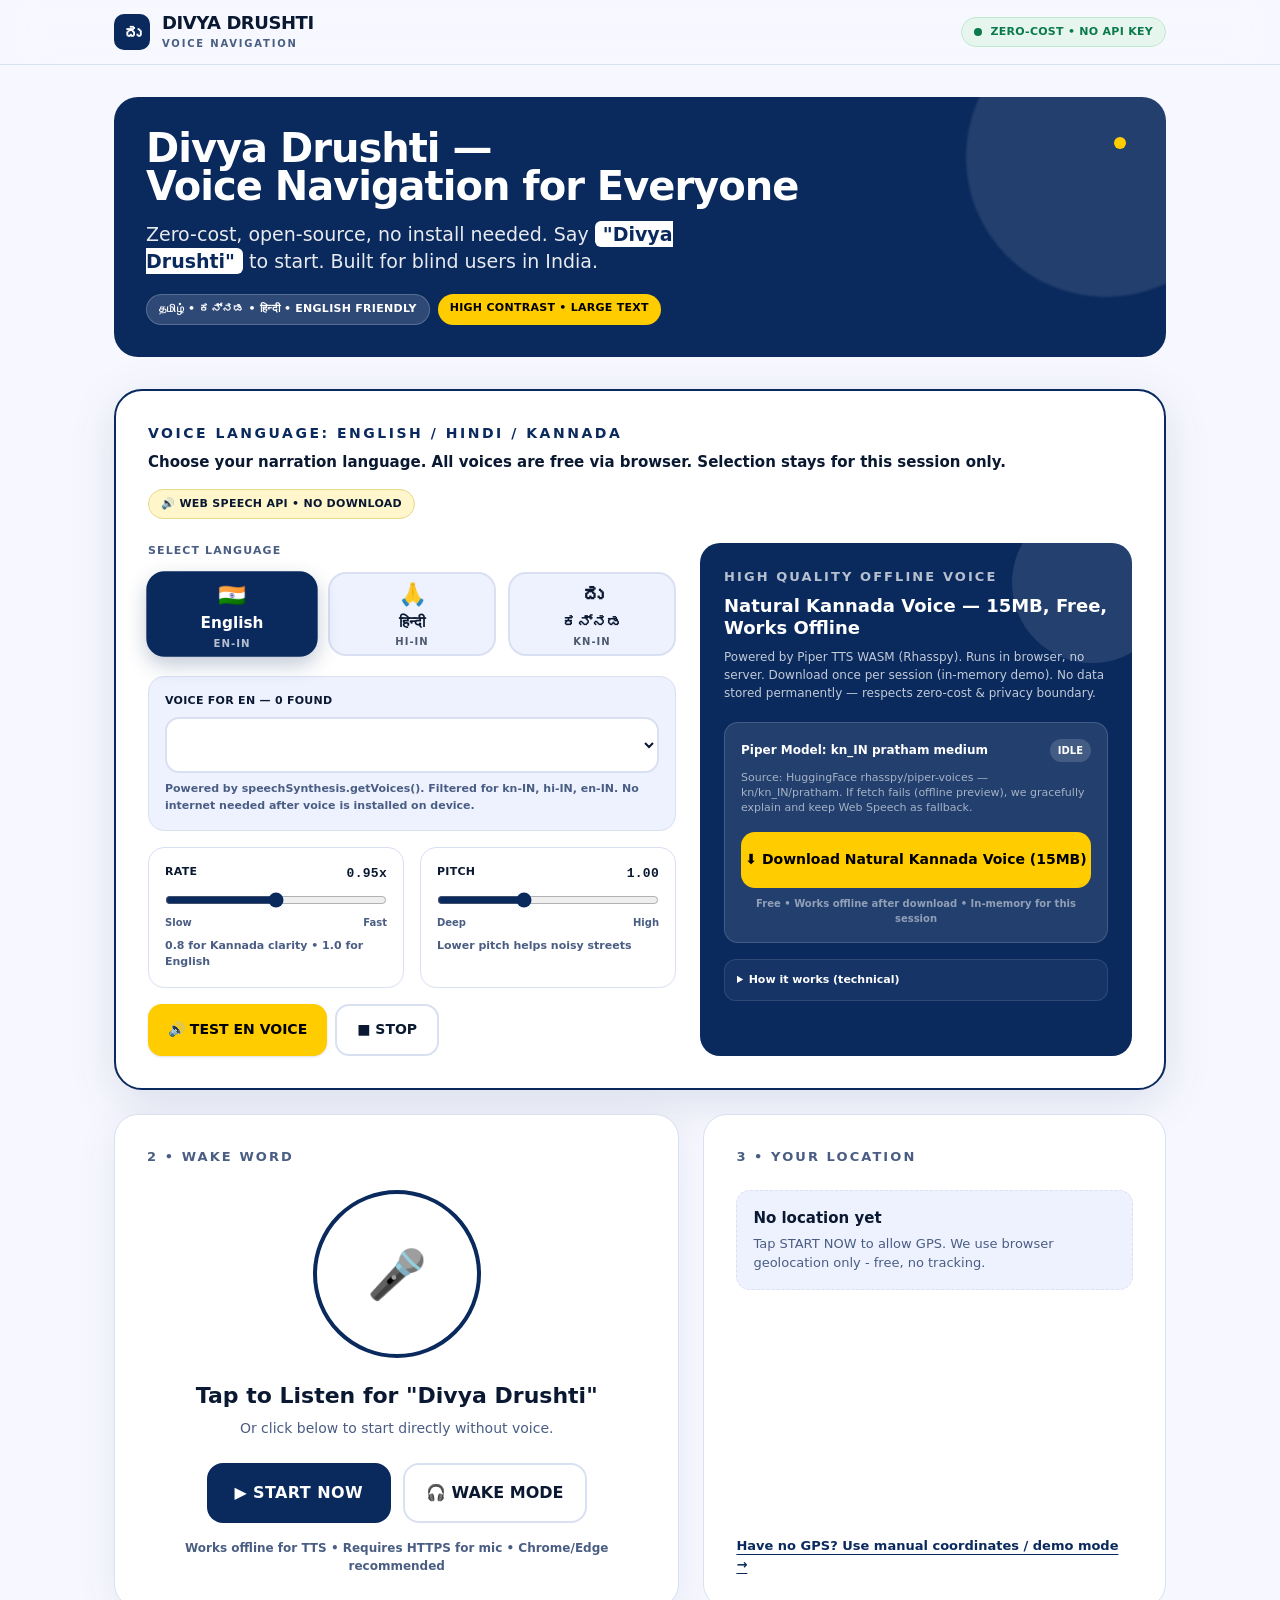
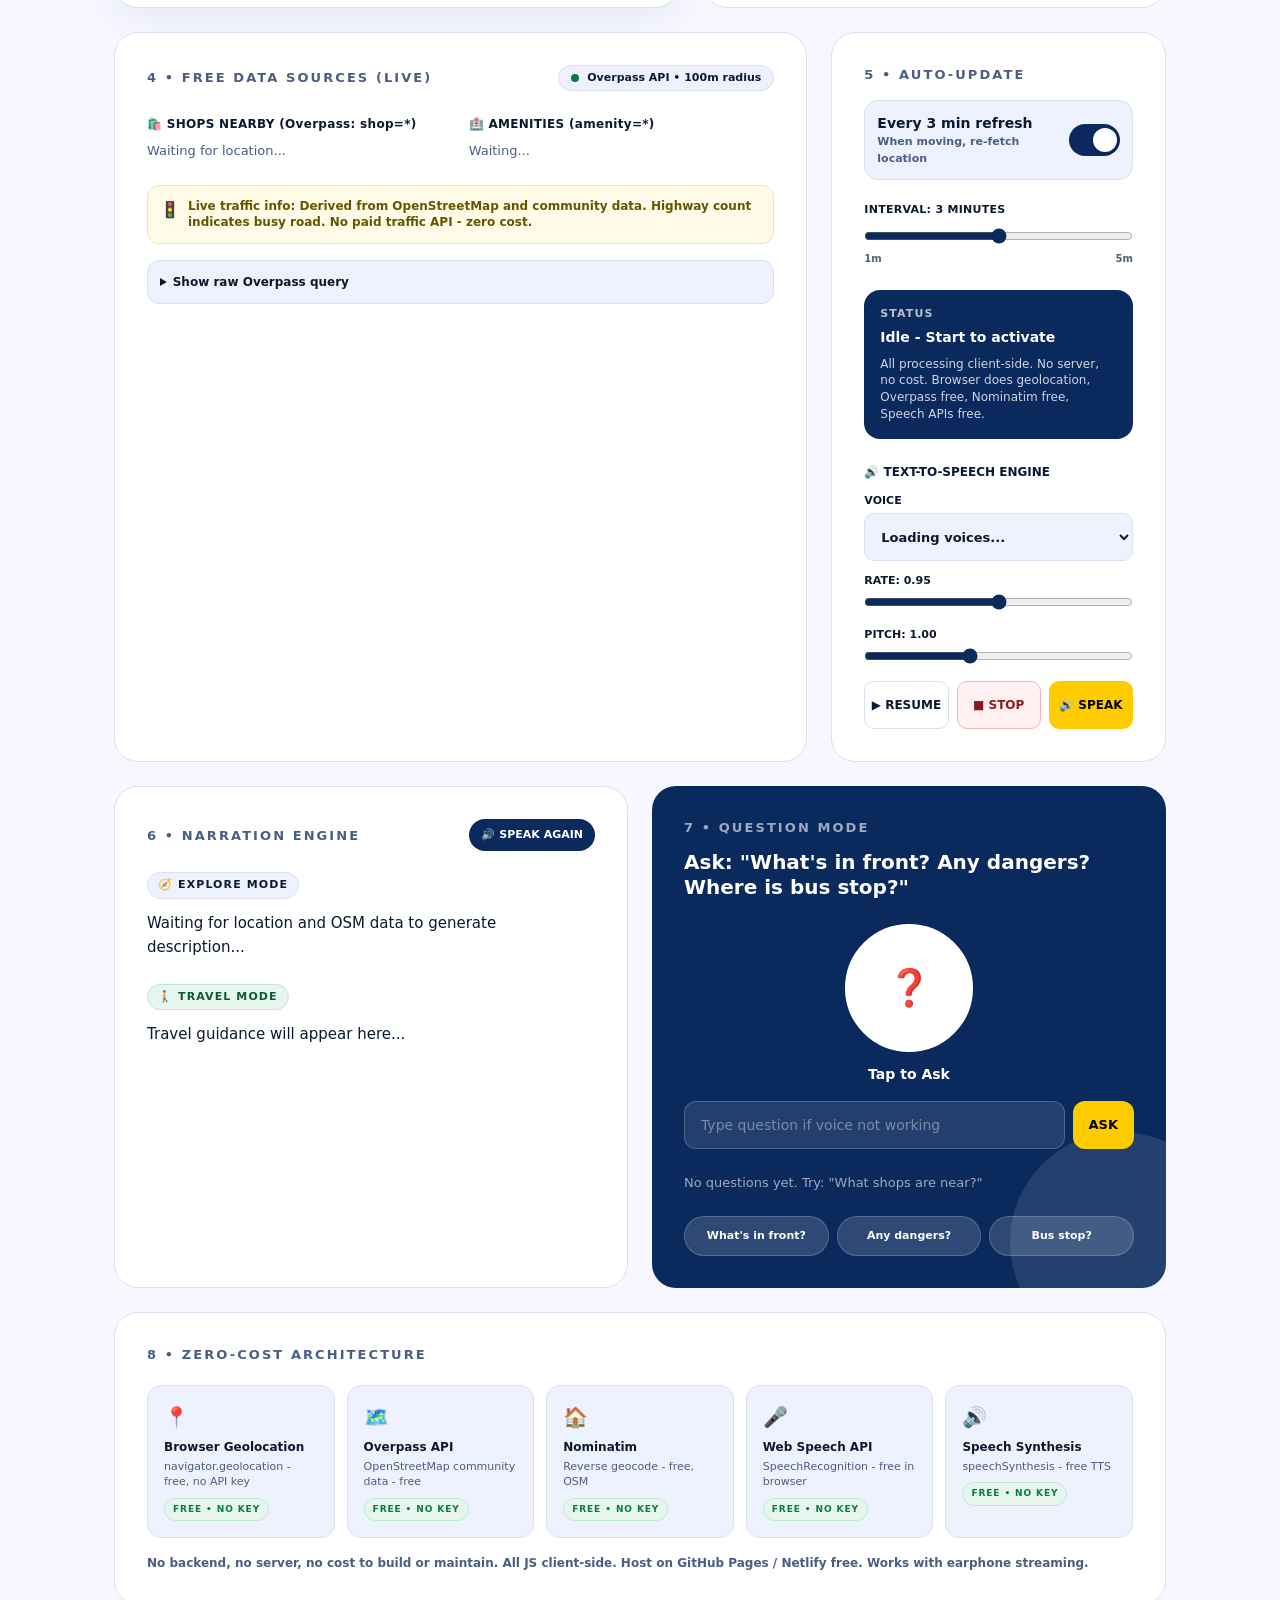
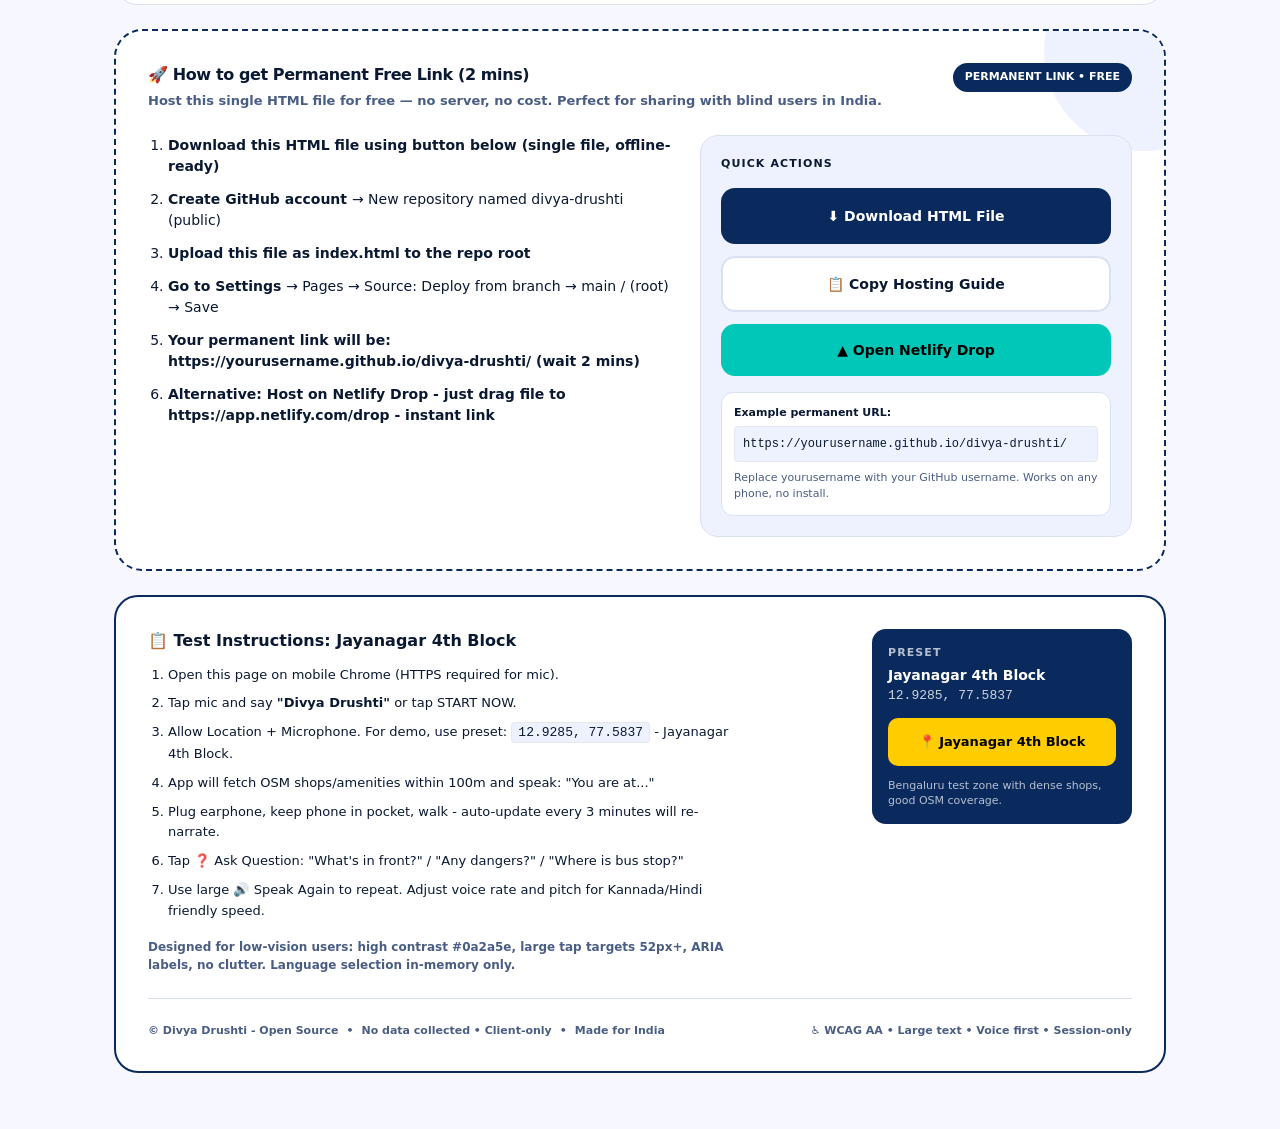
==== index.html @ 312a17cd "Create index.html" ====
<!DOCTYPE html>
<html lang="en">
<head>
  <meta charset="UTF-8">
  <meta name="viewport" content="width=device-width, initial-scale=1">
  <title>React Artifact</title>
  <style>*,:after,:before{--tw-border-spacing-x:0;--tw-border-spacing-y:0;--tw-translate-x:0;--tw-translate-y:0;--tw-rotate:0;--tw-skew-x:0;--tw-skew-y:0;--tw-scale-x:1;--tw-scale-y:1;--tw-pan-x: ;--tw-pan-y: ;--tw-pinch-zoom: ;--tw-scroll-snap-strictness:proximity;--tw-gradient-from-position: ;--tw-gradient-via-position: ;--tw-gradient-to-position: ;--tw-ordinal: ;--tw-slashed-zero: ;--tw-numeric-figure: ;--tw-numeric-spacing: ;--tw-numeric-fraction: ;--tw-ring-inset: ;--tw-ring-offset-width:0px;--tw-ring-offset-color:#fff;--tw-ring-color:rgba(59,130,246,.5);--tw-ring-offset-shadow:0 0 #0000;--tw-ring-shadow:0 0 #0000;--tw-shadow:0 0 #0000;--tw-shadow-colored:0 0 #0000;--tw-blur: ;--tw-brightness: ;--tw-contrast: ;--tw-grayscale: ;--tw-hue-rotate: ;--tw-invert: ;--tw-saturate: ;--tw-sepia: ;--tw-drop-shadow: ;--tw-backdrop-blur: ;--tw-backdrop-brightness: ;--tw-backdrop-contrast: ;--tw-backdrop-grayscale: ;--tw-backdrop-hue-rotate: ;--tw-backdrop-invert: ;--tw-backdrop-opacity: ;--tw-backdrop-saturate: ;--tw-backdrop-sepia: ;--tw-contain-size: ;--tw-contain-layout: ;--tw-contain-paint: ;--tw-contain-style: }::backdrop{--tw-border-spacing-x:0;--tw-border-spacing-y:0;--tw-translate-x:0;--tw-translate-y:0;--tw-rotate:0;--tw-skew-x:0;--tw-skew-y:0;--tw-scale-x:1;--tw-scale-y:1;--tw-pan-x: ;--tw-pan-y: ;--tw-pinch-zoom: ;--tw-scroll-snap-strictness:proximity;--tw-gradient-from-position: ;--tw-gradient-via-position: ;--tw-gradient-to-position: ;--tw-ordinal: ;--tw-slashed-zero: ;--tw-numeric-figure: ;--tw-numeric-spacing: ;--tw-numeric-fraction: ;--tw-ring-inset: ;--tw-ring-offset-width:0px;--tw-ring-offset-color:#fff;--tw-ring-color:rgba(59,130,246,.5);--tw-ring-offset-shadow:0 0 #0000;--tw-ring-shadow:0 0 #0000;--tw-shadow:0 0 #0000;--tw-shadow-colored:0 0 #0000;--tw-blur: ;--tw-brightness: ;--tw-contrast: ;--tw-grayscale: ;--tw-hue-rotate: ;--tw-invert: ;--tw-saturate: ;--tw-sepia: ;--tw-drop-shadow: ;--tw-backdrop-blur: ;--tw-backdrop-brightness: ;--tw-backdrop-contrast: ;--tw-backdrop-grayscale: ;--tw-backdrop-hue-rotate: ;--tw-backdrop-invert: ;--tw-backdrop-opacity: ;--tw-backdrop-saturate: ;--tw-backdrop-sepia: ;--tw-contain-size: ;--tw-contain-layout: ;--tw-contain-paint: ;--tw-contain-style: }/*! tailwindcss v3.4.18 | MIT License | https://tailwindcss.com*/*,:after,:before{box-sizing:border-box;border:0 solid #e5e7eb}:after,:before{--tw-content:""}:host,html{line-height:1.5;-webkit-text-size-adjust:100%;-moz-tab-size:4;-o-tab-size:4;tab-size:4;font-family:ui-sans-serif,system-ui,sans-serif,Apple Color Emoji,Segoe UI Emoji,Segoe UI Symbol,Noto Color Emoji;font-feature-settings:normal;font-variation-settings:normal;-webkit-tap-highlight-color:transparent}body{line-height:inherit}hr{height:0;color:inherit;border-top-width:1px}abbr:where([title]){-webkit-text-decoration:underline dotted;text-decoration:underline dotted}h1,h2,h3,h4,h5,h6{font-size:inherit;font-weight:inherit}a{color:inherit;text-decoration:inherit}b,strong{font-weight:bolder}code,kbd,pre,samp{font-family:ui-monospace,SFMono-Regular,Menlo,Monaco,Consolas,Liberation Mono,Courier New,monospace;font-feature-settings:normal;font-variation-settings:normal;font-size:1em}small{font-size:80%}sub,sup{font-size:75%;line-height:0;position:relative;vertical-align:baseline}sub{bottom:-.25em}sup{top:-.5em}table{text-indent:0;border-color:inherit;border-collapse:collapse}button,input,optgroup,select,textarea{font-family:inherit;font-feature-settings:inherit;font-variation-settings:inherit;font-size:100%;font-weight:inherit;line-height:inherit;letter-spacing:inherit;color:inherit;margin:0;padding:0}button,select{text-transform:none}button,input:where([type=button]),input:where([type=reset]),input:where([type=submit]){-webkit-appearance:button;background-color:transparent;background-image:none}:-moz-focusring{outline:auto}:-moz-ui-invalid{box-shadow:none}progress{vertical-align:baseline}::-webkit-inner-spin-button,::-webkit-outer-spin-button{height:auto}[type=search]{-webkit-appearance:textfield;outline-offset:-2px}::-webkit-search-decoration{-webkit-appearance:none}::-webkit-file-upload-button{-webkit-appearance:button;font:inherit}summary{display:list-item}blockquote,dd,dl,figure,h1,h2,h3,h4,h5,h6,hr,p,pre{margin:0}fieldset{margin:0}fieldset,legend{padding:0}menu,ol,ul{list-style:none;margin:0;padding:0}dialog{padding:0}textarea{resize:vertical}input::-moz-placeholder,textarea::-moz-placeholder{opacity:1;color:#9ca3af}input::placeholder,textarea::placeholder{opacity:1;color:#9ca3af}[role=button],button{cursor:pointer}:disabled{cursor:default}audio,canvas,embed,iframe,img,object,svg,video{display:block;vertical-align:middle}img,video{max-width:100%;height:auto}[hidden]:where(:not([hidden=until-found])){display:none}.visible{visibility:visible}.absolute{position:absolute}.relative{position:relative}.sticky{position:sticky}.inset-0{inset:0}.-bottom-16{bottom:-4rem}.-right-10{right:-2.5rem}.-right-16{right:-4rem}.-right-20{right:-5rem}.-top-10{top:-2.5rem}.-top-20{top:-5rem}.right-0{right:0}.right-10{right:2.5rem}.top-0{top:0}.top-10{top:2.5rem}.z-40{z-index:40}.mx-auto{margin-left:auto;margin-right:auto}.-mr-20{margin-right:-5rem}.-mt-20{margin-top:-5rem}.mb-6{margin-bottom:1.5rem}.ml-auto{margin-left:auto}.mt-1{margin-top:.25rem}.mt-2{margin-top:.5rem}.mt-3{margin-top:.75rem}.mt-4{margin-top:1rem}.mt-5{margin-top:1.25rem}.mt-6{margin-top:1.5rem}.mt-auto{margin-top:auto}.block{display:block}.flex{display:flex}.inline-flex{display:inline-flex}.grid{display:grid}.hidden{display:none}.h-1\.5{height:.375rem}.h-10{height:2.5rem}.h-12{height:3rem}.h-2{height:.5rem}.h-3{height:.75rem}.h-4{height:1rem}.h-8{height:2rem}.h-9{height:2.25rem}.h-\[128px\]{height:128px}.h-\[132px\]{height:132px}.h-\[160px\]{height:160px}.h-\[16px\]{height:16px}.h-\[200px\]{height:200px}.h-\[220px\]{height:220px}.h-\[24px\]{height:24px}.h-\[280px\]{height:280px}.h-\[32px\]{height:32px}.h-\[52px\]{height:52px}.h-\[56px\]{height:56px}.h-\[60px\]{height:60px}.h-\[64px\]{height:64px}.h-\[84px\]{height:84px}.h-\[max\(24px\2c env\(safe-area-inset-bottom\)\)\]{height:max(24px,env(safe-area-inset-bottom))}.h-full{height:100%}.max-h-\[180px\]{max-height:180px}.max-h-\[280px\]{max-height:280px}.min-h-\[88px\]{min-height:88px}.min-h-screen{min-height:100vh}.w-1\.5{width:.375rem}.w-2{width:.5rem}.w-3{width:.75rem}.w-9{width:2.25rem}.w-\[128px\]{width:128px}.w-\[132px\]{width:132px}.w-\[160px\]{width:160px}.w-\[200px\]{width:200px}.w-\[220px\]{width:220px}.w-\[24px\]{width:24px}.w-\[280px\]{width:280px}.w-\[52px\]{width:52px}.w-\[56px\]{width:56px}.w-full{width:100%}.max-w-\[1100px\]{max-width:1100px}.max-w-\[380px\]{max-width:380px}.max-w-\[560px\]{max-width:560px}.max-w-\[600px\]{max-width:600px}.flex-1{flex:1 1 0%}.shrink-0{flex-shrink:0}.translate-x-\[20px\]{--tw-translate-x:20px}.translate-x-\[20px\],.translate-x-\[24px\]{transform:translate(var(--tw-translate-x),var(--tw-translate-y)) rotate(var(--tw-rotate)) skewX(var(--tw-skew-x)) skewY(var(--tw-skew-y)) scaleX(var(--tw-scale-x)) scaleY(var(--tw-scale-y))}.translate-x-\[24px\]{--tw-translate-x:24px}.scale-\[1\.02\]{--tw-scale-x:1.02;--tw-scale-y:1.02}.scale-\[1\.02\],.transform{transform:translate(var(--tw-translate-x),var(--tw-translate-y)) rotate(var(--tw-rotate)) skewX(var(--tw-skew-x)) skewY(var(--tw-skew-y)) scaleX(var(--tw-scale-x)) scaleY(var(--tw-scale-y))}@keyframes pulse{50%{opacity:.5}}.animate-pulse{animation:pulse 2s cubic-bezier(.4,0,.6,1) infinite}.cursor-pointer{cursor:pointer}.list-decimal{list-style-type:decimal}.grid-cols-2{grid-template-columns:repeat(2,minmax(0,1fr))}.grid-cols-3{grid-template-columns:repeat(3,minmax(0,1fr))}.grid-rows-\[0fr\]{grid-template-rows:0fr}.grid-rows-\[1fr\]{grid-template-rows:1fr}.flex-col{flex-direction:column}.flex-wrap{flex-wrap:wrap}.place-items-center{place-items:center}.items-start{align-items:flex-start}.items-center{align-items:center}.justify-center{justify-content:center}.justify-between{justify-content:space-between}.gap-1{gap:.25rem}.gap-2{gap:.5rem}.gap-3{gap:.75rem}.gap-4{gap:1rem}.gap-6{gap:1.5rem}.space-y-1\.5>:not([hidden])~:not([hidden]){--tw-space-y-reverse:0;margin-top:calc(.375rem*(1 - var(--tw-space-y-reverse)));margin-bottom:calc(.375rem*var(--tw-space-y-reverse))}.space-y-2>:not([hidden])~:not([hidden]){--tw-space-y-reverse:0;margin-top:calc(.5rem*(1 - var(--tw-space-y-reverse)));margin-bottom:calc(.5rem*var(--tw-space-y-reverse))}.space-y-3>:not([hidden])~:not([hidden]){--tw-space-y-reverse:0;margin-top:calc(.75rem*(1 - var(--tw-space-y-reverse)));margin-bottom:calc(.75rem*var(--tw-space-y-reverse))}.space-y-4>:not([hidden])~:not([hidden]){--tw-space-y-reverse:0;margin-top:calc(1rem*(1 - var(--tw-space-y-reverse)));margin-bottom:calc(1rem*var(--tw-space-y-reverse))}.overflow-auto{overflow:auto}.overflow-hidden{overflow:hidden}.whitespace-pre-line{white-space:pre-line}.whitespace-pre-wrap{white-space:pre-wrap}.rounded{border-radius:.25rem}.rounded-\[10px\]{border-radius:10px}.rounded-\[12px\]{border-radius:12px}.rounded-\[14px\]{border-radius:14px}.rounded-\[16px\]{border-radius:16px}.rounded-\[18px\]{border-radius:18px}.rounded-\[20px\]{border-radius:20px}.rounded-\[24px\]{border-radius:24px}.rounded-\[28px\]{border-radius:28px}.rounded-\[6px\]{border-radius:6px}.rounded-\[8px\]{border-radius:8px}.rounded-full{border-radius:9999px}.border{border-width:1px}.border-2{border-width:2px}.border-\[4px\]{border-width:4px}.border-b{border-bottom-width:1px}.border-t{border-top-width:1px}.border-dashed{border-style:dashed}.border-\[\#bfe8cf\]{--tw-border-opacity:1;border-color:rgb(191 232 207/var(--tw-border-opacity,1))}.border-\[\#e84d4d\]{--tw-border-opacity:1;border-color:rgb(232 77 77/var(--tw-border-opacity,1))}.border-\[\#e8d88a\]{--tw-border-opacity:1;border-color:rgb(232 216 138/var(--tw-border-opacity,1))}.border-\[\#f1b4b4\]{--tw-border-opacity:1;border-color:rgb(241 180 180/var(--tw-border-opacity,1))}.border-\[\#f5b4b4\]{--tw-border-opacity:1;border-color:rgb(245 180 180/var(--tw-border-opacity,1))}.border-\[\#f5c2c2\]{--tw-border-opacity:1;border-color:rgb(245 194 194/var(--tw-border-opacity,1))}.border-\[\#f5e6a0\]{--tw-border-opacity:1;border-color:rgb(245 230 160/var(--tw-border-opacity,1))}.border-\[\#ffb4b4\]{--tw-border-opacity:1;border-color:rgb(255 180 180/var(--tw-border-opacity,1))}.border-\[var\(--accent\)\]{border-color:var(--accent)}.border-\[var\(--border\)\]{border-color:var(--border)}.border-\[var\(--primary\)\]{border-color:var(--primary)}.border-white{--tw-border-opacity:1;border-color:rgb(255 255 255/var(--tw-border-opacity,1))}.border-white\/10{border-color:hsla(0,0%,100%,.1)}.border-white\/15{border-color:hsla(0,0%,100%,.15)}.border-white\/20{border-color:hsla(0,0%,100%,.2)}.bg-\[\#00c7b7\]{--tw-bg-opacity:1;background-color:rgb(0 199 183/var(--tw-bg-opacity,1))}.bg-\[\#0a2a5e\]{--tw-bg-opacity:1;background-color:rgb(10 42 94/var(--tw-bg-opacity,1))}.bg-\[\#0a7a4c\]{--tw-bg-opacity:1;background-color:rgb(10 122 76/var(--tw-bg-opacity,1))}.bg-\[\#c6f5d9\]{--tw-bg-opacity:1;background-color:rgb(198 245 217/var(--tw-bg-opacity,1))}.bg-\[\#cbd5e1\]{--tw-bg-opacity:1;background-color:rgb(203 213 225/var(--tw-bg-opacity,1))}.bg-\[\#e6f5ed\]{--tw-bg-opacity:1;background-color:rgb(230 245 237/var(--tw-bg-opacity,1))}.bg-\[\#f59e0b\]{--tw-bg-opacity:1;background-color:rgb(245 158 11/var(--tw-bg-opacity,1))}.bg-\[\#ffeded\]{--tw-bg-opacity:1;background-color:rgb(255 237 237/var(--tw-bg-opacity,1))}.bg-\[\#fff1f1\]{--tw-bg-opacity:1;background-color:rgb(255 241 241/var(--tw-bg-opacity,1))}.bg-\[\#fff3f3\]{--tw-bg-opacity:1;background-color:rgb(255 243 243/var(--tw-bg-opacity,1))}.bg-\[\#fff6cc\]{--tw-bg-opacity:1;background-color:rgb(255 246 204/var(--tw-bg-opacity,1))}.bg-\[\#fffbe6\]{--tw-bg-opacity:1;background-color:rgb(255 251 230/var(--tw-bg-opacity,1))}.bg-\[var\(--accent\)\]{background-color:var(--accent)}.bg-\[var\(--bg\)\]{background-color:var(--bg)}.bg-\[var\(--border\)\]{background-color:var(--border)}.bg-\[var\(--primary\)\]{background-color:var(--primary)}.bg-\[var\(--surface\)\]{background-color:var(--surface)}.bg-\[var\(--surface-2\)\]{background-color:var(--surface-2)}.bg-white{--tw-bg-opacity:1;background-color:rgb(255 255 255/var(--tw-bg-opacity,1))}.bg-white\/10{background-color:hsla(0,0%,100%,.1)}.bg-white\/15{background-color:hsla(0,0%,100%,.15)}.bg-white\/20{background-color:hsla(0,0%,100%,.2)}.bg-white\/5{background-color:hsla(0,0%,100%,.05)}.bg-gradient-to-r{background-image:linear-gradient(to right,var(--tw-gradient-stops))}.from-transparent{--tw-gradient-from:transparent var(--tw-gradient-from-position);--tw-gradient-to:transparent var(--tw-gradient-to-position);--tw-gradient-stops:var(--tw-gradient-from),var(--tw-gradient-to)}.via-white\/60{--tw-gradient-to:hsla(0,0%,100%,0) var(--tw-gradient-to-position);--tw-gradient-stops:var(--tw-gradient-from),hsla(0,0%,100%,.6) var(--tw-gradient-via-position),var(--tw-gradient-to)}.to-transparent{--tw-gradient-to:transparent var(--tw-gradient-to-position)}.p-1{padding:.25rem}.p-2{padding:.5rem}.p-3{padding:.75rem}.p-4{padding:1rem}.p-5{padding:1.25rem}.p-6{padding:1.5rem}.px-1\.5{padding-left:.375rem;padding-right:.375rem}.px-2{padding-left:.5rem;padding-right:.5rem}.px-2\.5{padding-left:.625rem;padding-right:.625rem}.px-3{padding-left:.75rem;padding-right:.75rem}.px-4{padding-left:1rem;padding-right:1rem}.px-5{padding-left:1.25rem;padding-right:1.25rem}.py-0\.5{padding-top:.125rem;padding-bottom:.125rem}.py-1{padding-top:.25rem;padding-bottom:.25rem}.py-1\.5{padding-top:.375rem;padding-bottom:.375rem}.py-2{padding-top:.5rem;padding-bottom:.5rem}.py-6{padding-top:1.5rem;padding-bottom:1.5rem}.pl-5{padding-left:1.25rem}.pr-1{padding-right:.25rem}.pt-6{padding-top:1.5rem}.text-left{text-align:left}.text-center{text-align:center}.font-mono{font-family:ui-monospace,SFMono-Regular,Menlo,Monaco,Consolas,Liberation Mono,Courier New,monospace}.text-\[10px\]{font-size:10px}.text-\[11px\]{font-size:11px}.text-\[12px\]{font-size:12px}.text-\[13px\]{font-size:13px}.text-\[14px\]{font-size:14px}.text-\[15px\]{font-size:15px}.text-\[16px\]{font-size:16px}.text-\[18px\]{font-size:18px}.text-\[20px\]{font-size:20px}.text-\[22px\]{font-size:22px}.text-\[28px\]{font-size:28px}.text-\[36px\]{font-size:36px}.text-\[48px\]{font-size:48px}.text-\[9px\]{font-size:9px}.font-\[--font\]{font-weight:var(--font)}.font-\[800\]{font-weight:800}.font-black{font-weight:900}.font-bold{font-weight:700}.font-extrabold{font-weight:800}.font-medium{font-weight:500}.font-semibold{font-weight:600}.leading-\[0\.95\]{line-height:.95}.leading-\[1\.3\]{line-height:1.3}.leading-\[1\.4\]{line-height:1.4}.leading-\[1\.5\]{line-height:1.5}.leading-\[1\.6\]{line-height:1.6}.leading-none{line-height:1}.leading-tight{line-height:1.25}.tracking-\[0\.16em\]{letter-spacing:.16em}.tracking-\[0\.18em\]{letter-spacing:.18em}.tracking-tight{letter-spacing:-.025em}.tracking-wide{letter-spacing:.025em}.tracking-widest{letter-spacing:.1em}.text-\[\#0a5a2e\]{--tw-text-opacity:1;color:rgb(10 90 46/var(--tw-text-opacity,1))}.text-\[\#0a5a38\]{--tw-text-opacity:1;color:rgb(10 90 56/var(--tw-text-opacity,1))}.text-\[\#0a7a4c\]{--tw-text-opacity:1;color:rgb(10 122 76/var(--tw-text-opacity,1))}.text-\[\#665500\]{--tw-text-opacity:1;color:rgb(102 85 0/var(--tw-text-opacity,1))}.text-\[\#6a5900\]{--tw-text-opacity:1;color:rgb(106 89 0/var(--tw-text-opacity,1))}.text-\[\#7a1f1f\]{--tw-text-opacity:1;color:rgb(122 31 31/var(--tw-text-opacity,1))}.text-\[\#7a5b00\]{--tw-text-opacity:1;color:rgb(122 91 0/var(--tw-text-opacity,1))}.text-\[\#8b1a1a\]{--tw-text-opacity:1;color:rgb(139 26 26/var(--tw-text-opacity,1))}.text-\[\#b42318\]{--tw-text-opacity:1;color:rgb(180 35 24/var(--tw-text-opacity,1))}.text-\[var\(--primary\)\]{color:var(--primary)}.text-\[var\(--text\)\]{color:var(--text)}.text-\[var\(--text-mute\)\]{color:var(--text-mute)}.text-black{--tw-text-opacity:1;color:rgb(0 0 0/var(--tw-text-opacity,1))}.text-white{--tw-text-opacity:1;color:rgb(255 255 255/var(--tw-text-opacity,1))}.text-white\/50{color:hsla(0,0%,100%,.5)}.text-white\/60{color:hsla(0,0%,100%,.6)}.text-white\/70{color:hsla(0,0%,100%,.7)}.text-white\/75{color:hsla(0,0%,100%,.75)}.text-white\/90{color:hsla(0,0%,100%,.9)}.underline{text-decoration-line:underline}.underline-offset-4{text-underline-offset:4px}.antialiased{-webkit-font-smoothing:antialiased;-moz-osx-font-smoothing:grayscale}.accent-\[var\(--primary\)\]{accent-color:var(--primary)}.opacity-0{opacity:0}.opacity-100{opacity:1}.opacity-70{opacity:.7}.opacity-80{opacity:.8}.shadow{--tw-shadow:0 1px 3px 0 rgba(0,0,0,.1),0 1px 2px -1px rgba(0,0,0,.1);--tw-shadow-colored:0 1px 3px 0 var(--tw-shadow-color),0 1px 2px -1px var(--tw-shadow-color)}.shadow,.shadow-\[0_0_0_12px_rgba\(10\2c 42\2c 94\2c 0\.12\)\]{box-shadow:var(--tw-ring-offset-shadow,0 0 #0000),var(--tw-ring-shadow,0 0 #0000),var(--tw-shadow)}.shadow-\[0_0_0_12px_rgba\(10\2c 42\2c 94\2c 0\.12\)\]{--tw-shadow:0 0 0 12px rgba(10,42,94,.12);--tw-shadow-colored:0 0 0 12px var(--tw-shadow-color)}.shadow-\[0_12px_48px_rgba\(10\2c 42\2c 94\2c 0\.12\)\]{--tw-shadow:0 12px 48px rgba(10,42,94,.12);--tw-shadow-colored:0 12px 48px var(--tw-shadow-color);box-shadow:var(--tw-ring-offset-shadow,0 0 #0000),var(--tw-ring-shadow,0 0 #0000),var(--tw-shadow)}.shadow-\[0_8px_20px_rgba\(10\2c 42\2c 94\2c 0\.25\)\]{--tw-shadow:0 8px 20px rgba(10,42,94,.25);--tw-shadow-colored:0 8px 20px var(--tw-shadow-color);box-shadow:var(--tw-ring-offset-shadow,0 0 #0000),var(--tw-ring-shadow,0 0 #0000),var(--tw-shadow)}.shadow-\[0_8px_40px_rgba\(10\2c 42\2c 94\2c 0\.08\)\]{--tw-shadow:0 8px 40px rgba(10,42,94,.08);--tw-shadow-colored:0 8px 40px var(--tw-shadow-color);box-shadow:var(--tw-ring-offset-shadow,0 0 #0000),var(--tw-ring-shadow,0 0 #0000),var(--tw-shadow)}.outline{outline-style:solid}.blur-\[1px\]{--tw-blur:blur(1px)}.blur-\[1px\],.filter{filter:var(--tw-blur) var(--tw-brightness) var(--tw-contrast) var(--tw-grayscale) var(--tw-hue-rotate) var(--tw-invert) var(--tw-saturate) var(--tw-sepia) var(--tw-drop-shadow)}.backdrop-blur-xl{--tw-backdrop-blur:blur(24px);backdrop-filter:var(--tw-backdrop-blur) var(--tw-backdrop-brightness) var(--tw-backdrop-contrast) var(--tw-backdrop-grayscale) var(--tw-backdrop-hue-rotate) var(--tw-backdrop-invert) var(--tw-backdrop-opacity) var(--tw-backdrop-saturate) var(--tw-backdrop-sepia)}.transition-all{transition-property:all;transition-timing-function:cubic-bezier(.4,0,.2,1);transition-duration:.15s}.transition-colors{transition-property:color,background-color,border-color,text-decoration-color,fill,stroke;transition-timing-function:cubic-bezier(.4,0,.2,1);transition-duration:.15s}.transition-transform{transition-property:transform;transition-timing-function:cubic-bezier(.4,0,.2,1);transition-duration:.15s}.duration-300{transition-duration:.3s}.\[out\:json\]{out:json}.\[timeout\:25\]{timeout:25}#root,body,html{min-height:100%}body{margin:0;font-family:ui-sans-serif,system-ui,-apple-system,BlinkMacSystemFont,Segoe UI,sans-serif}[role=button]:not([aria-disabled=true]),button:not(:disabled),label[for],select:not(:disabled),summary{cursor:pointer}.selection\:bg-\[\#0a2a5e\] ::-moz-selection{--tw-bg-opacity:1;background-color:rgb(10 42 94/var(--tw-bg-opacity,1))}.selection\:bg-\[\#0a2a5e\] ::selection{--tw-bg-opacity:1;background-color:rgb(10 42 94/var(--tw-bg-opacity,1))}.selection\:text-white ::-moz-selection{--tw-text-opacity:1;color:rgb(255 255 255/var(--tw-text-opacity,1))}.selection\:text-white ::selection{--tw-text-opacity:1;color:rgb(255 255 255/var(--tw-text-opacity,1))}.selection\:bg-\[\#0a2a5e\]::-moz-selection{--tw-bg-opacity:1;background-color:rgb(10 42 94/var(--tw-bg-opacity,1))}.selection\:bg-\[\#0a2a5e\]::selection{--tw-bg-opacity:1;background-color:rgb(10 42 94/var(--tw-bg-opacity,1))}.selection\:text-white::-moz-selection{--tw-text-opacity:1;color:rgb(255 255 255/var(--tw-text-opacity,1))}.selection\:text-white::selection{--tw-text-opacity:1;color:rgb(255 255 255/var(--tw-text-opacity,1))}.placeholder\:text-white\/40::-moz-placeholder{color:hsla(0,0%,100%,.4)}.placeholder\:text-white\/40::placeholder{color:hsla(0,0%,100%,.4)}.hover\:bg-\[var\(--primary-2\)\]:hover{background-color:var(--primary-2)}.hover\:bg-\[var\(--surface-2\)\]:hover{background-color:var(--surface-2)}.hover\:bg-white:hover{--tw-bg-opacity:1;background-color:rgb(255 255 255/var(--tw-bg-opacity,1))}.hover\:bg-white\/20:hover{background-color:hsla(0,0%,100%,.2)}.focus\:border-\[var\(--primary\)\]:focus{border-color:var(--primary)}.focus\:outline-none:focus{outline:2px solid transparent;outline-offset:2px}.focus\:ring-2:focus{--tw-ring-offset-shadow:var(--tw-ring-inset) 0 0 0 var(--tw-ring-offset-width) var(--tw-ring-offset-color);--tw-ring-shadow:var(--tw-ring-inset) 0 0 0 calc(2px + var(--tw-ring-offset-width)) var(--tw-ring-color);box-shadow:var(--tw-ring-offset-shadow),var(--tw-ring-shadow),var(--tw-shadow,0 0 #0000)}.focus\:ring-\[var\(--accent\)\]:focus{--tw-ring-color:var(--accent)}.active\:scale-\[0\.98\]:active{--tw-scale-x:0.98;--tw-scale-y:0.98}.active\:scale-\[0\.98\]:active,.active\:scale-\[0\.99\]:active{transform:translate(var(--tw-translate-x),var(--tw-translate-y)) rotate(var(--tw-rotate)) skewX(var(--tw-skew-x)) skewY(var(--tw-skew-y)) scaleX(var(--tw-scale-x)) scaleY(var(--tw-scale-y))}.active\:scale-\[0\.99\]:active{--tw-scale-x:0.99;--tw-scale-y:0.99}.dark\:bg-\[var\(--surface\)\]:is(.dark *){background-color:var(--surface)}@media (min-width:768px){.md\:mb-8{margin-bottom:2rem}.md\:inline-flex{display:inline-flex}.md\:hidden{display:none}.md\:h-\[168px\]{height:168px}.md\:w-\[168px\]{width:168px}.md\:w-\[260px\]{width:260px}.md\:grid-cols-2{grid-template-columns:repeat(2,minmax(0,1fr))}.md\:grid-cols-5{grid-template-columns:repeat(5,minmax(0,1fr))}.md\:flex-row{flex-direction:row}.md\:items-start{align-items:flex-start}.md\:gap-6{gap:1.5rem}.md\:p-6{padding:1.5rem}.md\:p-8{padding:2rem}.md\:px-6{padding-left:1.5rem;padding-right:1.5rem}.md\:py-8{padding-top:2rem;padding-bottom:2rem}.md\:text-\[19px\]{font-size:19px}.md\:text-\[22px\]{font-size:22px}.md\:text-\[40px\]{font-size:40px}}@media (min-width:1024px){.lg\:col-span-2{grid-column:span 2/span 2}.lg\:grid-cols-2{grid-template-columns:repeat(2,minmax(0,1fr))}.lg\:grid-cols-3{grid-template-columns:repeat(3,minmax(0,1fr))}.lg\:grid-cols-\[1\.1fr_0\.9fr\]{grid-template-columns:1.1fr .9fr}}</style>
</head>
<body>
  <div id="root"></div>
  
  <script type="module">var hd=Object.create;var{getPrototypeOf:vd,defineProperty:Cu,getOwnPropertyNames:yd}=Object;var gd=Object.prototype.hasOwnProperty;var Hn=(e,n,t)=>{t=e!=null?hd(vd(e)):{};let r=n||!e||!e.__esModule?Cu(t,"default",{value:e,enumerable:!0}):t;for(let l of yd(e))if(!gd.call(r,l))Cu(r,l,{get:()=>e[l],enumerable:!0});return r};var Xr=(e,n)=>()=>(n||e((n={exports:{}}).exports,n),n.exports);var wd=(e,n)=>{for(var t in n)Cu(e,t,{get:n[t],enumerable:!0,configurable:!0,set:(r)=>n[t]=()=>r})};var Sd=(e,n)=>()=>(e&&(n=e(e=0)),n);var Ht=Xr((Ud)=>{var $t=Symbol.for("react.element"),kd=Symbol.for("react.portal"),Ed=Symbol.for("react.fragment"),_d=Symbol.for("react.strict_mode"),Cd=Symbol.for("react.profiler"),zd=Symbol.for("react.provider"),Nd=Symbol.for("react.context"),Pd=Symbol.for("react.forward_ref"),Td=Symbol.for("react.suspense"),Id=Symbol.for("react.memo"),Od=Symbol.for("react.lazy"),ca=Symbol.iterator;function Rd(e){if(e===null||typeof e!=="object")return null;return e=ca&&e[ca]||e["@@iterator"],typeof e==="function"?e:null}var pa={isMounted:function(){return!1},enqueueForceUpdate:function(){},enqueueReplaceState:function(){},enqueueSetState:function(){}},ma=Object.assign,ha={};function lt(e,n,t){this.props=e,this.context=n,this.refs=ha,this.updater=t||pa}lt.prototype.isReactComponent={};lt.prototype.setState=function(e,n){if(typeof e!=="object"&&typeof e!=="function"&&e!=null)throw Error("setState(...): takes an object of state variables to update or a function which returns an object of state variables.");this.updater.enqueueSetState(this,e,n,"setState")};lt.prototype.forceUpdate=function(e){this.updater.enqueueForceUpdate(this,e,"forceUpdate")};function va(){}va.prototype=lt.prototype;function Nu(e,n,t){this.props=e,this.context=n,this.refs=ha,this.updater=t||pa}var Pu=Nu.prototype=new va;Pu.constructor=Nu;ma(Pu,lt.prototype);Pu.isPureReactComponent=!0;var fa=Array.isArray,ya=Object.prototype.hasOwnProperty,Tu={current:null},ga={key:!0,ref:!0,__self:!0,__source:!0};function wa(e,n,t){var r,l={},u=null,o=null;if(n!=null)for(r in n.ref!==void 0&&(o=n.ref),n.key!==void 0&&(u=""+n.key),n)ya.call(n,r)&&!ga.hasOwnProperty(r)&&(l[r]=n[r]);var i=arguments.length-2;if(i===1)l.children=t;else if(1<i){for(var a=Array(i),d=0;d<i;d++)a[d]=arguments[d+2];l.children=a}if(e&&e.defaultProps)for(r in i=e.defaultProps,i)l[r]===void 0&&(l[r]=i[r]);return{$$typeof:$t,type:e,key:u,ref:o,props:l,_owner:Tu.current}}function Dd(e,n){return{$$typeof:$t,type:e.type,key:n,ref:e.ref,props:e.props,_owner:e._owner}}function Iu(e){return typeof e==="object"&&e!==null&&e.$$typeof===$t}function Md(e){var n={"=":"=0",":":"=2"};return"$"+e.replace(/[=:]/g,function(t){return n[t]})}var da=/\/+/g;function zu(e,n){return typeof e==="object"&&e!==null&&e.key!=null?Md(""+e.key):n.toString(36)}function Zr(e,n,t,r,l){var u=typeof e;if(u==="undefined"||u==="boolean")e=null;var o=!1;if(e===null)o=!0;else switch(u){case"string":case"number":o=!0;break;case"object":switch(e.$$typeof){case $t:case kd:o=!0}}if(o)return o=e,l=l(o),e=r===""?"."+zu(o,0):r,fa(l)?(t="",e!=null&&(t=e.replace(da,"$&/")+"/"),Zr(l,n,t,"",function(d){return d})):l!=null&&(Iu(l)&&(l=Dd(l,t+(!l.key||o&&o.key===l.key?"":(""+l.key).replace(da,"$&/")+"/")+e)),n.push(l)),1;if(o=0,r=r===""?".":r+":",fa(e))for(var i=0;i<e.length;i++){u=e[i];var a=r+zu(u,i);o+=Zr(u,n,t,a,l)}else if(a=Rd(e),typeof a==="function")for(e=a.call(e),i=0;!(u=e.next()).done;)u=u.value,a=r+zu(u,i++),o+=Zr(u,n,t,a,l);else if(u==="object")throw n=String(e),Error("Objects are not valid as a React child (found: "+(n==="[object Object]"?"object with keys {"+Object.keys(e).join(", ")+"}":n)+"). If you meant to render a collection of children, use an array instead.");return o}function Yr(e,n,t){if(e==null)return e;var r=[],l=0;return Zr(e,r,"","",function(u){return n.call(t,u,l++)}),r}function Fd(e){if(e._status===-1){var n=e._result;n=n(),n.then(function(t){if(e._status===0||e._status===-1)e._status=1,e._result=t},function(t){if(e._status===0||e._status===-1)e._status=2,e._result=t}),e._status===-1&&(e._status=0,e._result=n)}if(e._status===1)return e._result.default;throw e._result}var de={current:null},xr={transition:null},Ld={ReactCurrentDispatcher:de,ReactCurrentBatchConfig:xr,ReactCurrentOwner:Tu};function Sa(){throw Error("act(...) is not supported in production builds of React.")}Ud.Children={map:Yr,forEach:function(e,n,t){Yr(e,function(){n.apply(this,arguments)},t)},count:function(e){var n=0;return Yr(e,function(){n++}),n},toArray:function(e){return Yr(e,function(n){return n})||[]},only:function(e){if(!Iu(e))throw Error("React.Children.only expected to receive a single React element child.");return e}};Ud.Component=lt;Ud.Fragment=Ed;Ud.Profiler=Cd;Ud.PureComponent=Nu;Ud.StrictMode=_d;Ud.Suspense=Td;Ud.__SECRET_INTERNALS_DO_NOT_USE_OR_YOU_WILL_BE_FIRED=Ld;Ud.act=Sa;Ud.cloneElement=function(e,n,t){if(e===null||e===void 0)throw Error("React.cloneElement(...): The argument must be a React element, but you passed "+e+".");var r=ma({},e.props),l=e.key,u=e.ref,o=e._owner;if(n!=null){if(n.ref!==void 0&&(u=n.ref,o=Tu.current),n.key!==void 0&&(l=""+n.key),e.type&&e.type.defaultProps)var i=e.type.defaultProps;for(a in n)ya.call(n,a)&&!ga.hasOwnProperty(a)&&(r[a]=n[a]===void 0&&i!==void 0?i[a]:n[a])}var a=arguments.length-2;if(a===1)r.children=t;else if(1<a){i=Array(a);for(var d=0;d<a;d++)i[d]=arguments[d+2];r.children=i}return{$$typeof:$t,type:e.type,key:l,ref:u,props:r,_owner:o}};Ud.createContext=function(e){return e={$$typeof:Nd,_currentValue:e,_currentValue2:e,_threadCount:0,Provider:null,Consumer:null,_defaultValue:null,_globalName:null},e.Provider={$$typeof:zd,_context:e},e.Consumer=e};Ud.createElement=wa;Ud.createFactory=function(e){var n=wa.bind(null,e);return n.type=e,n};Ud.createRef=function(){return{current:null}};Ud.forwardRef=function(e){return{$$typeof:Pd,render:e}};Ud.isValidElement=Iu;Ud.lazy=function(e){return{$$typeof:Od,_payload:{_status:-1,_result:e},_init:Fd}};Ud.memo=function(e,n){return{$$typeof:Id,type:e,compare:n===void 0?null:n}};Ud.startTransition=function(e){var n=xr.transition;xr.transition={};try{e()}finally{xr.transition=n}};Ud.unstable_act=Sa;Ud.useCallback=function(e,n){return de.current.useCallback(e,n)};Ud.useContext=function(e){return de.current.useContext(e)};Ud.useDebugValue=function(){};Ud.useDeferredValue=function(e){return de.current.useDeferredValue(e)};Ud.useEffect=function(e,n){return de.current.useEffect(e,n)};Ud.useId=function(){return de.current.useId()};Ud.useImperativeHandle=function(e,n,t){return de.current.useImperativeHandle(e,n,t)};Ud.useInsertionEffect=function(e,n){return de.current.useInsertionEffect(e,n)};Ud.useLayoutEffect=function(e,n){return de.current.useLayoutEffect(e,n)};Ud.useMemo=function(e,n){return de.current.useMemo(e,n)};Ud.useReducer=function(e,n,t){return de.current.useReducer(e,n,t)};Ud.useRef=function(e){return de.current.useRef(e)};Ud.useState=function(e){return de.current.useState(e)};Ud.useSyncExternalStore=function(e,n,t){return de.current.useSyncExternalStore(e,n,t)};Ud.useTransition=function(){return de.current.useTransition()};Ud.version="18.3.1"});var Pa=Xr((Sp)=>{function Ru(e,n){var t=e.length;e.push(n);e:for(;0<t;){var r=t-1>>>1,l=e[r];if(0<Gr(l,n))e[r]=n,e[t]=l,t=r;else break e}}function Ue(e){return e.length===0?null:e[0]}function jr(e){if(e.length===0)return null;var n=e[0],t=e.pop();if(t!==n){e[0]=t;e:for(var r=0,l=e.length,u=l>>>1;r<u;){var o=2*(r+1)-1,i=e[o],a=o+1,d=e[a];if(0>Gr(i,t))a<l&&0>Gr(d,i)?(e[r]=d,e[a]=t,r=a):(e[r]=i,e[o]=t,r=o);else if(a<l&&0>Gr(d,t))e[r]=d,e[a]=t,r=a;else break e}}return n}function Gr(e,n){var t=e.sortIndex-n.sortIndex;return t!==0?t:e.id-n.id}if(typeof performance==="object"&&typeof performance.now==="function")Du=performance,Sp.unstable_now=function(){return Du.now()};else Ar=Date,Mu=Ar.now(),Sp.unstable_now=function(){return Ar.now()-Mu};var Du,Ar,Mu,Xe=[],cn=[],wp=1,Ie=null,oe=3,br=!1,Vn=!1,Qt=!1,Ea=typeof setTimeout==="function"?setTimeout:null,_a=typeof clearTimeout==="function"?clearTimeout:null,ka=typeof setImmediate<"u"?setImmediate:null;typeof navigator<"u"&&navigator.scheduling!==void 0&&navigator.scheduling.isInputPending!==void 0&&navigator.scheduling.isInputPending.bind(navigator.scheduling);function Fu(e){for(var n=Ue(cn);n!==null;){if(n.callback===null)jr(cn);else if(n.startTime<=e)jr(cn),n.sortIndex=n.expirationTime,Ru(Xe,n);else break;n=Ue(cn)}}function Uu(e){if(Qt=!1,Fu(e),!Vn)if(Ue(Xe)!==null)Vn=!0,$u(Bu);else{var n=Ue(cn);n!==null&&Hu(Uu,n.startTime-e)}}function Bu(e,n){Vn=!1,Qt&&(Qt=!1,_a(Wt),Wt=-1),br=!0;var t=oe;try{Fu(n);for(Ie=Ue(Xe);Ie!==null&&(!(Ie.expirationTime>n)||e&&!Na());){var r=Ie.callback;if(typeof r==="function"){Ie.callback=null,oe=Ie.priorityLevel;var l=r(Ie.expirationTime<=n);n=Sp.unstable_now(),typeof l==="function"?Ie.callback=l:Ie===Ue(Xe)&&jr(Xe),Fu(n)}else jr(Xe);Ie=Ue(Xe)}if(Ie!==null)var u=!0;else{var o=Ue(cn);o!==null&&Hu(Uu,o.startTime-n),u=!1}return u}finally{Ie=null,oe=t,br=!1}}var el=!1,Jr=null,Wt=-1,Ca=5,za=-1;function Na(){return Sp.unstable_now()-za<Ca?!1:!0}function Ou(){if(Jr!==null){var e=Sp.unstable_now();za=e;var n=!0;try{n=Jr(!0,e)}finally{n?Vt():(el=!1,Jr=null)}}else el=!1}var Vt;if(typeof ka==="function")Vt=function(){ka(Ou)};else if(typeof MessageChannel<"u")qr=new MessageChannel,Lu=qr.port2,qr.port1.onmessage=Ou,Vt=function(){Lu.postMessage(null)};else Vt=function(){Ea(Ou,0)};var qr,Lu;function $u(e){Jr=e,el||(el=!0,Vt())}function Hu(e,n){Wt=Ea(function(){e(Sp.unstable_now())},n)}Sp.unstable_IdlePriority=5;Sp.unstable_ImmediatePriority=1;Sp.unstable_LowPriority=4;Sp.unstable_NormalPriority=3;Sp.unstable_Profiling=null;Sp.unstable_UserBlockingPriority=2;Sp.unstable_cancelCallback=function(e){e.callback=null};Sp.unstable_continueExecution=function(){Vn||br||(Vn=!0,$u(Bu))};Sp.unstable_forceFrameRate=function(e){0>e||125<e?console.error("forceFrameRate takes a positive int between 0 and 125, forcing frame rates higher than 125 fps is not supported"):Ca=0<e?Math.floor(1000/e):5};Sp.unstable_getCurrentPriorityLevel=function(){return oe};Sp.unstable_getFirstCallbackNode=function(){return Ue(Xe)};Sp.unstable_next=function(e){switch(oe){case 1:case 2:case 3:var n=3;break;default:n=oe}var t=oe;oe=n;try{return e()}finally{oe=t}};Sp.unstable_pauseExecution=function(){};Sp.unstable_requestPaint=function(){};Sp.unstable_runWithPriority=function(e,n){switch(e){case 1:case 2:case 3:case 4:case 5:break;default:e=3}var t=oe;oe=e;try{return n()}finally{oe=t}};Sp.unstable_scheduleCallback=function(e,n,t){var r=Sp.unstable_now();switch(typeof t==="object"&&t!==null?(t=t.delay,t=typeof t==="number"&&0<t?r+t:r):t=r,e){case 1:var l=-1;break;case 2:l=250;break;case 5:l=1073741823;break;case 4:l=1e4;break;default:l=5000}return l=t+l,e={id:wp++,callback:n,priorityLevel:e,startTime:t,expirationTime:l,sortIndex:-1},t>r?(e.sortIndex=t,Ru(cn,e),Ue(Xe)===null&&e===Ue(cn)&&(Qt?(_a(Wt),Wt=-1):Qt=!0,Hu(Uu,t-r))):(e.sortIndex=l,Ru(Xe,e),Vn||br||(Vn=!0,$u(Bu))),e};Sp.unstable_shouldYield=Na;Sp.unstable_wrapCallback=function(e){var n=oe;return function(){var t=oe;oe=n;try{return e.apply(this,arguments)}finally{oe=t}}}});var Zi={};wd(Zi,{version:()=>Wf,unstable_renderSubtreeIntoContainer:()=>Qf,unstable_batchedUpdates:()=>Vf,unmountComponentAtNode:()=>Hf,render:()=>$f,hydrateRoot:()=>Bf,hydrate:()=>Uf,flushSync:()=>Lf,findDOMNode:()=>Ff,createRoot:()=>Mf,createPortal:()=>Df,__SECRET_INTERNALS_DO_NOT_USE_OR_YOU_WILL_BE_FIRED:()=>Rf});function S(e){for(var n="https://reactjs.org/docs/error-decoder.html?invariant="+e,t=1;t<arguments.length;t++)n+="&args[]="+encodeURIComponent(arguments[t]);return"Minified React error #"+e+"; visit "+n+" for the full message or use the non-minified dev environment for full errors and additional helpful warnings."}function et(e,n){Nt(e,n),Nt(e+"Capture",n)}function Nt(e,n){pr[e]=n;for(e=0;e<n.length;e++)Ms.add(n[e])}function Vp(e){if(io.call(Ia,e))return!0;if(io.call(Ta,e))return!1;if(Hp.test(e))return Ia[e]=!0;return Ta[e]=!0,!1}function Qp(e,n,t,r){if(t!==null&&t.type===0)return!1;switch(typeof n){case"function":case"symbol":return!0;case"boolean":if(r)return!1;if(t!==null)return!t.acceptsBooleans;return e=e.toLowerCase().slice(0,5),e!=="data-"&&e!=="aria-";default:return!1}}function Wp(e,n,t,r){if(n===null||typeof n>"u"||Qp(e,n,t,r))return!0;if(r)return!1;if(t!==null)switch(t.type){case 3:return!n;case 4:return n===!1;case 5:return isNaN(n);case 6:return isNaN(n)||1>n}return!1}function he(e,n,t,r,l,u,o){this.acceptsBooleans=n===2||n===3||n===4,this.attributeName=r,this.attributeNamespace=l,this.mustUseProperty=t,this.propertyName=e,this.type=n,this.sanitizeURL=u,this.removeEmptyString=o}function ri(e){return e[1].toUpperCase()}function li(e,n,t,r){var l=le.hasOwnProperty(n)?le[n]:null;if(l!==null?l.type!==0:r||!(2<n.length)||n[0]!=="o"&&n[0]!=="O"||n[1]!=="n"&&n[1]!=="N")Wp(n,t,l,r)&&(t=null),r||l===null?Vp(n)&&(t===null?e.removeAttribute(n):e.setAttribute(n,""+t)):l.mustUseProperty?e[l.propertyName]=t===null?l.type===3?!1:"":t:(n=l.attributeName,r=l.attributeNamespace,t===null?e.removeAttribute(n):(l=l.type,t=l===3||l===4&&t===!0?"":""+t,r?e.setAttributeNS(r,n,t):e.setAttribute(n,t)))}function Kt(e){if(e===null||typeof e!=="object")return null;return e=Oa&&e[Oa]||e["@@iterator"],typeof e==="function"?e:null}function Jt(e){if(Vu===void 0)try{throw Error()}catch(t){var n=t.stack.trim().match(/\n( *(at )?)/);Vu=n&&n[1]||""}return`
`+Vu+e}function Wu(e,n){if(!e||Qu)return"";Qu=!0;var t=Error.prepareStackTrace;Error.prepareStackTrace=void 0;try{if(n)if(n=function(){throw Error()},Object.defineProperty(n.prototype,"props",{set:function(){throw Error()}}),typeof Reflect==="object"&&Reflect.construct){try{Reflect.construct(n,[])}catch(d){var r=d}Reflect.construct(e,[],n)}else{try{n.call()}catch(d){r=d}e.call(n.prototype)}else{try{throw Error()}catch(d){r=d}e()}}catch(d){if(d&&r&&typeof d.stack==="string"){for(var l=d.stack.split(`
`),u=r.stack.split(`
`),o=l.length-1,i=u.length-1;1<=o&&0<=i&&l[o]!==u[i];)i--;for(;1<=o&&0<=i;o--,i--)if(l[o]!==u[i]){if(o!==1||i!==1)do if(o--,i--,0>i||l[o]!==u[i]){var a=`
`+l[o].replace(" at new "," at ");return e.displayName&&a.includes("<anonymous>")&&(a=a.replace("<anonymous>",e.displayName)),a}while(1<=o&&0<=i);break}}}finally{Qu=!1,Error.prepareStackTrace=t}return(e=e?e.displayName||e.name:"")?Jt(e):""}function Kp(e){switch(e.tag){case 5:return Jt(e.type);case 16:return Jt("Lazy");case 13:return Jt("Suspense");case 19:return Jt("SuspenseList");case 0:case 2:case 15:return e=Wu(e.type,!1),e;case 11:return e=Wu(e.type.render,!1),e;case 1:return e=Wu(e.type,!0),e;default:return""}}function fo(e){if(e==null)return null;if(typeof e==="function")return e.displayName||e.name||null;if(typeof e==="string")return e;switch(e){case st:return"Fragment";case at:return"Portal";case ao:return"Profiler";case ui:return"StrictMode";case so:return"Suspense";case co:return"SuspenseList"}if(typeof e==="object")switch(e.$$typeof){case Ls:return(e.displayName||"Context")+".Consumer";case Fs:return(e._context.displayName||"Context")+".Provider";case oi:var n=e.render;return e=e.displayName,e||(e=n.displayName||n.name||"",e=e!==""?"ForwardRef("+e+")":"ForwardRef"),e;case ii:return n=e.displayName||null,n!==null?n:fo(e.type)||"Memo";case dn:n=e._payload,e=e._init;try{return fo(e(n))}catch(t){}}return null}function Xp(e){var n=e.type;switch(e.tag){case 24:return"Cache";case 9:return(n.displayName||"Context")+".Consumer";case 10:return(n._context.displayName||"Context")+".Provider";case 18:return"DehydratedFragment";case 11:return e=n.render,e=e.displayName||e.name||"",n.displayName||(e!==""?"ForwardRef("+e+")":"ForwardRef");case 7:return"Fragment";case 5:return n;case 4:return"Portal";case 3:return"Root";case 6:return"Text";case 16:return fo(n);case 8:return n===ui?"StrictMode":"Mode";case 22:return"Offscreen";case 12:return"Profiler";case 21:return"Scope";case 13:return"Suspense";case 19:return"SuspenseList";case 25:return"TracingMarker";case 1:case 0:case 17:case 2:case 14:case 15:if(typeof n==="function")return n.displayName||n.name||null;if(typeof n==="string")return n}return null}function Nn(e){switch(typeof e){case"boolean":case"number":case"string":case"undefined":return e;case"object":return e;default:return""}}function Bs(e){var n=e.type;return(e=e.nodeName)&&e.toLowerCase()==="input"&&(n==="checkbox"||n==="radio")}function Yp(e){var n=Bs(e)?"checked":"value",t=Object.getOwnPropertyDescriptor(e.constructor.prototype,n),r=""+e[n];if(!e.hasOwnProperty(n)&&typeof t<"u"&&typeof t.get==="function"&&typeof t.set==="function"){var{get:l,set:u}=t;return Object.defineProperty(e,n,{configurable:!0,get:function(){return l.call(this)},set:function(o){r=""+o,u.call(this,o)}}),Object.defineProperty(e,n,{enumerable:t.enumerable}),{getValue:function(){return r},setValue:function(o){r=""+o},stopTracking:function(){e._valueTracker=null,delete e[n]}}}}function tl(e){e._valueTracker||(e._valueTracker=Yp(e))}function $s(e){if(!e)return!1;var n=e._valueTracker;if(!n)return!0;var t=n.getValue(),r="";return e&&(r=Bs(e)?e.checked?"true":"false":e.value),e=r,e!==t?(n.setValue(e),!0):!1}function Pl(e){if(e=e||(typeof document<"u"?document:void 0),typeof e>"u")return null;try{return e.activeElement||e.body}catch(n){return e.body}}function po(e,n){var t=n.checked;return X({},n,{defaultChecked:void 0,defaultValue:void 0,value:void 0,checked:t!=null?t:e._wrapperState.initialChecked})}function Ra(e,n){var t=n.defaultValue==null?"":n.defaultValue,r=n.checked!=null?n.checked:n.defaultChecked;t=Nn(n.value!=null?n.value:t),e._wrapperState={initialChecked:r,initialValue:t,controlled:n.type==="checkbox"||n.type==="radio"?n.checked!=null:n.value!=null}}function Hs(e,n){n=n.checked,n!=null&&li(e,"checked",n,!1)}function mo(e,n){Hs(e,n);var t=Nn(n.value),r=n.type;if(t!=null)if(r==="number"){if(t===0&&e.value===""||e.value!=t)e.value=""+t}else e.value!==""+t&&(e.value=""+t);else if(r==="submit"||r==="reset"){e.removeAttribute("value");return}n.hasOwnProperty("value")?ho(e,n.type,t):n.hasOwnProperty("defaultValue")&&ho(e,n.type,Nn(n.defaultValue)),n.checked==null&&n.defaultChecked!=null&&(e.defaultChecked=!!n.defaultChecked)}function Da(e,n,t){if(n.hasOwnProperty("value")||n.hasOwnProperty("defaultValue")){var r=n.type;if(!(r!=="submit"&&r!=="reset"||n.value!==void 0&&n.value!==null))return;n=""+e._wrapperState.initialValue,t||n===e.value||(e.value=n),e.defaultValue=n}t=e.name,t!==""&&(e.name=""),e.defaultChecked=!!e._wrapperState.initialChecked,t!==""&&(e.name=t)}function ho(e,n,t){if(n!=="number"||Pl(e.ownerDocument)!==e)t==null?e.defaultValue=""+e._wrapperState.initialValue:e.defaultValue!==""+t&&(e.defaultValue=""+t)}function St(e,n,t,r){if(e=e.options,n){n={};for(var l=0;l<t.length;l++)n["$"+t[l]]=!0;for(t=0;t<e.length;t++)l=n.hasOwnProperty("$"+e[t].value),e[t].selected!==l&&(e[t].selected=l),l&&r&&(e[t].defaultSelected=!0)}else{t=""+Nn(t),n=null;for(l=0;l<e.length;l++){if(e[l].value===t){e[l].selected=!0,r&&(e[l].defaultSelected=!0);return}n!==null||e[l].disabled||(n=e[l])}n!==null&&(n.selected=!0)}}function vo(e,n){if(n.dangerouslySetInnerHTML!=null)throw Error(S(91));return X({},n,{value:void 0,defaultValue:void 0,children:""+e._wrapperState.initialValue})}function Ma(e,n){var t=n.value;if(t==null){if(t=n.children,n=n.defaultValue,t!=null){if(n!=null)throw Error(S(92));if(qt(t)){if(1<t.length)throw Error(S(93));t=t[0]}n=t}n==null&&(n=""),t=n}e._wrapperState={initialValue:Nn(t)}}function Vs(e,n){var t=Nn(n.value),r=Nn(n.defaultValue);t!=null&&(t=""+t,t!==e.value&&(e.value=t),n.defaultValue==null&&e.defaultValue!==t&&(e.defaultValue=t)),r!=null&&(e.defaultValue=""+r)}function Fa(e){var n=e.textContent;n===e._wrapperState.initialValue&&n!==""&&n!==null&&(e.value=n)}function Qs(e){switch(e){case"svg":return"http://www.w3.org/2000/svg";case"math":return"http://www.w3.org/1998/Math/MathML";default:return"http://www.w3.org/1999/xhtml"}}function yo(e,n){return e==null||e==="http://www.w3.org/1999/xhtml"?Qs(n):e==="http://www.w3.org/2000/svg"&&n==="foreignObject"?"http://www.w3.org/1999/xhtml":e}function mr(e,n){if(n){var t=e.firstChild;if(t&&t===e.lastChild&&t.nodeType===3){t.nodeValue=n;return}}e.textContent=n}function Ks(e,n,t){return n==null||typeof n==="boolean"||n===""?"":t||typeof n!=="number"||n===0||lr.hasOwnProperty(e)&&lr[e]?(""+n).trim():n+"px"}function Xs(e,n){e=e.style;for(var t in n)if(n.hasOwnProperty(t)){var r=t.indexOf("--")===0,l=Ks(t,n[t],r);t==="float"&&(t="cssFloat"),r?e.setProperty(t,l):e[t]=l}}function go(e,n){if(n){if(xp[e]&&(n.children!=null||n.dangerouslySetInnerHTML!=null))throw Error(S(137,e));if(n.dangerouslySetInnerHTML!=null){if(n.children!=null)throw Error(S(60));if(typeof n.dangerouslySetInnerHTML!=="object"||!("__html"in n.dangerouslySetInnerHTML))throw Error(S(61))}if(n.style!=null&&typeof n.style!=="object")throw Error(S(62))}}function wo(e,n){if(e.indexOf("-")===-1)return typeof n.is==="string";switch(e){case"annotation-xml":case"color-profile":case"font-face":case"font-face-src":case"font-face-uri":case"font-face-format":case"font-face-name":case"missing-glyph":return!1;default:return!0}}function ai(e){return e=e.target||e.srcElement||window,e.correspondingUseElement&&(e=e.correspondingUseElement),e.nodeType===3?e.parentNode:e}function La(e){if(e=Dr(e)){if(typeof ko!=="function")throw Error(S(280));var n=e.stateNode;n&&(n=nu(n),ko(e.stateNode,e.type,n))}}function Ys(e){kt?Et?Et.push(e):Et=[e]:kt=e}function Zs(){if(kt){var e=kt,n=Et;if(Et=kt=null,La(e),n)for(e=0;e<n.length;e++)La(n[e])}}function xs(e,n){return e(n)}function Gs(){}function As(e,n,t){if(Ku)return e(n,t);Ku=!0;try{return xs(e,n,t)}finally{if(Ku=!1,kt!==null||Et!==null)Gs(),Zs()}}function hr(e,n){var t=e.stateNode;if(t===null)return null;var r=nu(t);if(r===null)return null;t=r[n];e:switch(n){case"onClick":case"onClickCapture":case"onDoubleClick":case"onDoubleClickCapture":case"onMouseDown":case"onMouseDownCapture":case"onMouseMove":case"onMouseMoveCapture":case"onMouseUp":case"onMouseUpCapture":case"onMouseEnter":(r=!r.disabled)||(e=e.type,r=!(e==="button"||e==="input"||e==="select"||e==="textarea")),e=!r;break e;default:e=!1}if(e)return null;if(t&&typeof t!=="function")throw Error(S(231,n,typeof t));return t}function Gp(e,n,t,r,l,u,o,i,a){var d=Array.prototype.slice.call(arguments,3);try{n.apply(t,d)}catch(v){this.onError(v)}}function Jp(e,n,t,r,l,u,o,i,a){ur=!1,Tl=null,Gp.apply(Ap,arguments)}function qp(e,n,t,r,l,u,o,i,a){if(Jp.apply(this,arguments),ur){if(ur){var d=Tl;ur=!1,Tl=null}else throw Error(S(198));Il||(Il=!0,_o=d)}}function nt(e){var n=e,t=e;if(e.alternate)for(;n.return;)n=n.return;else{e=n;do n=e,(n.flags&4098)!==0&&(t=n.return),e=n.return;while(e)}return n.tag===3?t:null}function Js(e){if(e.tag===13){var n=e.memoizedState;if(n===null&&(e=e.alternate,e!==null&&(n=e.memoizedState)),n!==null)return n.dehydrated}return null}function Ua(e){if(nt(e)!==e)throw Error(S(188))}function jp(e){var n=e.alternate;if(!n){if(n=nt(e),n===null)throw Error(S(188));return n!==e?null:e}for(var t=e,r=n;;){var l=t.return;if(l===null)break;var u=l.alternate;if(u===null){if(r=l.return,r!==null){t=r;continue}break}if(l.child===u.child){for(u=l.child;u;){if(u===t)return Ua(l),e;if(u===r)return Ua(l),n;u=u.sibling}throw Error(S(188))}if(t.return!==r.return)t=l,r=u;else{for(var o=!1,i=l.child;i;){if(i===t){o=!0,t=l,r=u;break}if(i===r){o=!0,r=l,t=u;break}i=i.sibling}if(!o){for(i=u.child;i;){if(i===t){o=!0,t=u,r=l;break}if(i===r){o=!0,r=u,t=l;break}i=i.sibling}if(!o)throw Error(S(189))}}if(t.alternate!==r)throw Error(S(190))}if(t.tag!==3)throw Error(S(188));return t.stateNode.current===t?e:n}function qs(e){return e=jp(e),e!==null?js(e):null}function js(e){if(e.tag===5||e.tag===6)return e;for(e=e.child;e!==null;){var n=js(e);if(n!==null)return n;e=e.sibling}return null}function r0(e){if(Ge&&typeof Ge.onCommitFiberRoot==="function")try{Ge.onCommitFiberRoot(ql,e,void 0,(e.current.flags&128)===128)}catch(n){}}function o0(e){return e>>>=0,e===0?32:31-(l0(e)/u0|0)|0}function jt(e){switch(e&-e){case 1:return 1;case 2:return 2;case 4:return 4;case 8:return 8;case 16:return 16;case 32:return 32;case 64:case 128:case 256:case 512:case 1024:case 2048:case 4096:case 8192:case 16384:case 32768:case 65536:case 131072:case 262144:case 524288:case 1048576:case 2097152:return e&4194240;case 4194304:case 8388608:case 16777216:case 33554432:case 67108864:return e&130023424;case 134217728:return 134217728;case 268435456:return 268435456;case 536870912:return 536870912;case 1073741824:return 1073741824;default:return e}}function Rl(e,n){var t=e.pendingLanes;if(t===0)return 0;var r=0,l=e.suspendedLanes,u=e.pingedLanes,o=t&268435455;if(o!==0){var i=o&~l;i!==0?r=jt(i):(u&=o,u!==0&&(r=jt(u)))}else o=t&~l,o!==0?r=jt(o):u!==0&&(r=jt(u));if(r===0)return 0;if(n!==0&&n!==r&&(n&l)===0&&(l=r&-r,u=n&-n,l>=u||l===16&&(u&4194240)!==0))return n;if((r&4)!==0&&(r|=t&16),n=e.entangledLanes,n!==0)for(e=e.entanglements,n&=r;0<n;)t=31-Qe(n),l=1<<t,r|=e[t],n&=~l;return r}function i0(e,n){switch(e){case 1:case 2:case 4:return n+250;case 8:case 16:case 32:case 64:case 128:case 256:case 512:case 1024:case 2048:case 4096:case 8192:case 16384:case 32768:case 65536:case 131072:case 262144:case 524288:case 1048576:case 2097152:return n+5000;case 4194304:case 8388608:case 16777216:case 33554432:case 67108864:return-1;case 134217728:case 268435456:case 536870912:case 1073741824:return-1;default:return-1}}function a0(e,n){for(var{suspendedLanes:t,pingedLanes:r,expirationTimes:l,pendingLanes:u}=e;0<u;){var o=31-Qe(u),i=1<<o,a=l[o];if(a===-1){if((i&t)===0||(i&r)!==0)l[o]=i0(i,n)}else a<=n&&(e.expiredLanes|=i);u&=~i}}function Co(e){return e=e.pendingLanes&-1073741825,e!==0?e:e&1073741824?1073741824:0}function tc(){var e=ll;return ll<<=1,(ll&4194240)===0&&(ll=64),e}function Xu(e){for(var n=[],t=0;31>t;t++)n.push(e);return n}function Or(e,n,t){e.pendingLanes|=n,n!==536870912&&(e.suspendedLanes=0,e.pingedLanes=0),e=e.eventTimes,n=31-Qe(n),e[n]=t}function s0(e,n){var t=e.pendingLanes&~n;e.pendingLanes=n,e.suspendedLanes=0,e.pingedLanes=0,e.expiredLanes&=n,e.mutableReadLanes&=n,e.entangledLanes&=n,n=e.entanglements;var r=e.eventTimes;for(e=e.expirationTimes;0<t;){var l=31-Qe(t),u=1<<l;n[l]=0,r[l]=-1,e[l]=-1,t&=~u}}function ci(e,n){var t=e.entangledLanes|=n;for(e=e.entanglements;t;){var r=31-Qe(t),l=1<<r;l&n|e[r]&n&&(e[r]|=n),t&=~l}}function rc(e){return e&=-e,1<e?4<e?(e&268435455)!==0?16:536870912:4:1}function $a(e,n){switch(e){case"focusin":case"focusout":gn=null;break;case"dragenter":case"dragleave":wn=null;break;case"mouseover":case"mouseout":Sn=null;break;case"pointerover":case"pointerout":vr.delete(n.pointerId);break;case"gotpointercapture":case"lostpointercapture":yr.delete(n.pointerId)}}function Xt(e,n,t,r,l,u){if(e===null||e.nativeEvent!==u)return e={blockedOn:n,domEventName:t,eventSystemFlags:r,nativeEvent:u,targetContainers:[l]},n!==null&&(n=Dr(n),n!==null&&fi(n)),e;return e.eventSystemFlags|=r,n=e.targetContainers,l!==null&&n.indexOf(l)===-1&&n.push(l),e}function f0(e,n,t,r,l){switch(n){case"focusin":return gn=Xt(gn,e,n,t,r,l),!0;case"dragenter":return wn=Xt(wn,e,n,t,r,l),!0;case"mouseover":return Sn=Xt(Sn,e,n,t,r,l),!0;case"pointerover":var u=l.pointerId;return vr.set(u,Xt(vr.get(u)||null,e,n,t,r,l)),!0;case"gotpointercapture":return u=l.pointerId,yr.set(u,Xt(yr.get(u)||null,e,n,t,r,l)),!0}return!1}function ac(e){var n=Xn(e.target);if(n!==null){var t=nt(n);if(t!==null){if(n=t.tag,n===13){if(n=Js(t),n!==null){e.blockedOn=n,ic(e.priority,function(){uc(t)});return}}else if(n===3&&t.stateNode.current.memoizedState.isDehydrated){e.blockedOn=t.tag===3?t.stateNode.containerInfo:null;return}}}e.blockedOn=null}function vl(e){if(e.blockedOn!==null)return!1;for(var n=e.targetContainers;0<n.length;){var t=No(e.domEventName,e.eventSystemFlags,n[0],e.nativeEvent);if(t===null){t=e.nativeEvent;var r=new t.constructor(t.type,t);So=r,t.target.dispatchEvent(r),So=null}else return n=Dr(t),n!==null&&fi(n),e.blockedOn=t,!1;n.shift()}return!0}function Ha(e,n,t){vl(e)&&t.delete(n)}function d0(){zo=!1,gn!==null&&vl(gn)&&(gn=null),wn!==null&&vl(wn)&&(wn=null),Sn!==null&&vl(Sn)&&(Sn=null),vr.forEach(Ha),yr.forEach(Ha)}function Yt(e,n){e.blockedOn===n&&(e.blockedOn=null,zo||(zo=!0,Q.unstable_scheduleCallback(Q.unstable_NormalPriority,d0)))}function gr(e){function n(l){return Yt(l,e)}if(0<ol.length){Yt(ol[0],e);for(var t=1;t<ol.length;t++){var r=ol[t];r.blockedOn===e&&(r.blockedOn=null)}}gn!==null&&Yt(gn,e),wn!==null&&Yt(wn,e),Sn!==null&&Yt(Sn,e),vr.forEach(n),yr.forEach(n);for(t=0;t<mn.length;t++)r=mn[t],r.blockedOn===e&&(r.blockedOn=null);for(;0<mn.length&&(t=mn[0],t.blockedOn===null);)ac(t),t.blockedOn===null&&mn.shift()}function p0(e,n,t,r){var l=L,u=_t.transition;_t.transition=null;try{L=1,di(e,n,t,r)}finally{L=l,_t.transition=u}}function m0(e,n,t,r){var l=L,u=_t.transition;_t.transition=null;try{L=4,di(e,n,t,r)}finally{L=l,_t.transition=u}}function di(e,n,t,r){if(Dl){var l=No(e,n,t,r);if(l===null)Ju(e,n,r,Ml,t),$a(e,r);else if(f0(l,e,n,t,r))r.stopPropagation();else if($a(e,r),n&4&&-1<c0.indexOf(e)){for(;l!==null;){var u=Dr(l);if(u!==null&&lc(u),u=No(e,n,t,r),u===null&&Ju(e,n,r,Ml,t),u===l)break;l=u}l!==null&&r.stopPropagation()}else Ju(e,n,r,null,t)}}function No(e,n,t,r){if(Ml=null,e=ai(r),e=Xn(e),e!==null)if(n=nt(e),n===null)e=null;else if(t=n.tag,t===13){if(e=Js(n),e!==null)return e;e=null}else if(t===3){if(n.stateNode.current.memoizedState.isDehydrated)return n.tag===3?n.stateNode.containerInfo:null;e=null}else n!==e&&(e=null);return Ml=e,null}function sc(e){switch(e){case"cancel":case"click":case"close":case"contextmenu":case"copy":case"cut":case"auxclick":case"dblclick":case"dragend":case"dragstart":case"drop":case"focusin":case"focusout":case"input":case"invalid":case"keydown":case"keypress":case"keyup":case"mousedown":case"mouseup":case"paste":case"pause":case"play":case"pointercancel":case"pointerdown":case"pointerup":case"ratechange":case"reset":case"resize":case"seeked":case"submit":case"touchcancel":case"touchend":case"touchstart":case"volumechange":case"change":case"selectionchange":case"textInput":case"compositionstart":case"compositionend":case"compositionupdate":case"beforeblur":case"afterblur":case"beforeinput":case"blur":case"fullscreenchange":case"focus":case"hashchange":case"popstate":case"select":case"selectstart":return 1;case"drag":case"dragenter":case"dragexit":case"dragleave":case"dragover":case"mousemove":case"mouseout":case"mouseover":case"pointermove":case"pointerout":case"pointerover":case"scroll":case"toggle":case"touchmove":case"wheel":case"mouseenter":case"mouseleave":case"pointerenter":case"pointerleave":return 4;case"message":switch(n0()){case si:return 1;case ec:return 4;case Ol:case t0:return 16;case nc:return 536870912;default:return 16}default:return 16}}function cc(){if(yl)return yl;var e,n=pi,t=n.length,r,l="value"in vn?vn.value:vn.textContent,u=l.length;for(e=0;e<t&&n[e]===l[e];e++);var o=t-e;for(r=1;r<=o&&n[t-r]===l[u-r];r++);return yl=l.slice(e,1<r?1-r:void 0)}function gl(e){var n=e.keyCode;return"charCode"in e?(e=e.charCode,e===0&&n===13&&(e=13)):e=n,e===10&&(e=13),32<=e||e===13?e:0}function il(){return!0}function Va(){return!1}function ze(e){function n(t,r,l,u,o){this._reactName=t,this._targetInst=l,this.type=r,this.nativeEvent=u,this.target=o,this.currentTarget=null;for(var i in e)e.hasOwnProperty(i)&&(t=e[i],this[i]=t?t(u):u[i]);return this.isDefaultPrevented=(u.defaultPrevented!=null?u.defaultPrevented:u.returnValue===!1)?il:Va,this.isPropagationStopped=Va,this}return X(n.prototype,{preventDefault:function(){this.defaultPrevented=!0;var t=this.nativeEvent;t&&(t.preventDefault?t.preventDefault():typeof t.returnValue!=="unknown"&&(t.returnValue=!1),this.isDefaultPrevented=il)},stopPropagation:function(){var t=this.nativeEvent;t&&(t.stopPropagation?t.stopPropagation():typeof t.cancelBubble!=="unknown"&&(t.cancelBubble=!0),this.isPropagationStopped=il)},persist:function(){},isPersistent:il}),n}function P0(e){var n=this.nativeEvent;return n.getModifierState?n.getModifierState(e):(e=N0[e])?!!n[e]:!1}function hi(){return P0}function dc(e,n){switch(e){case"keyup":return B0.indexOf(n.keyCode)!==-1;case"keydown":return n.keyCode!==229;case"keypress":case"mousedown":case"focusout":return!0;default:return!1}}function pc(e){return e=e.detail,typeof e==="object"&&"data"in e?e.data:null}function H0(e,n){switch(e){case"compositionend":return pc(n);case"keypress":if(n.which!==32)return null;return Ya=!0,Xa;case"textInput":return e=n.data,e===Xa&&Ya?null:e;default:return null}}function V0(e,n){if(ct)return e==="compositionend"||!vi&&dc(e,n)?(e=cc(),yl=pi=vn=null,ct=!1,e):null;switch(e){case"paste":return null;case"keypress":if(!(n.ctrlKey||n.altKey||n.metaKey)||n.ctrlKey&&n.altKey){if(n.char&&1<n.char.length)return n.char;if(n.which)return String.fromCharCode(n.which)}return null;case"compositionend":return fc&&n.locale!=="ko"?null:n.data;default:return null}}function Za(e){var n=e&&e.nodeName&&e.nodeName.toLowerCase();return n==="input"?!!Q0[e.type]:n==="textarea"?!0:!1}function mc(e,n,t,r){Ys(r),n=Fl(n,"onChange"),0<n.length&&(t=new mi("onChange","change",null,t,r),e.push({event:t,listeners:n}))}function W0(e){zc(e,0)}function bl(e){var n=pt(e);if($s(n))return e}function K0(e,n){if(e==="change")return n}function xa(){ir&&(ir.detachEvent("onpropertychange",vc),wr=ir=null)}function vc(e){if(e.propertyName==="value"&&bl(wr)){var n=[];mc(n,wr,e,ai(e)),As(W0,n)}}function X0(e,n,t){e==="focusin"?(xa(),ir=n,wr=t,ir.attachEvent("onpropertychange",vc)):e==="focusout"&&xa()}function Y0(e){if(e==="selectionchange"||e==="keyup"||e==="keydown")return bl(wr)}function Z0(e,n){if(e==="click")return bl(n)}function x0(e,n){if(e==="input"||e==="change")return bl(n)}function G0(e,n){return e===n&&(e!==0||1/e===1/n)||e!==e&&n!==n}function Sr(e,n){if(Ke(e,n))return!0;if(typeof e!=="object"||e===null||typeof n!=="object"||n===null)return!1;var t=Object.keys(e),r=Object.keys(n);if(t.length!==r.length)return!1;for(r=0;r<t.length;r++){var l=t[r];if(!io.call(n,l)||!Ke(e[l],n[l]))return!1}return!0}function Ga(e){for(;e&&e.firstChild;)e=e.firstChild;return e}function Aa(e,n){var t=Ga(e);e=0;for(var r;t;){if(t.nodeType===3){if(r=e+t.textContent.length,e<=n&&r>=n)return{node:t,offset:n-e};e=r}e:{for(;t;){if(t.nextSibling){t=t.nextSibling;break e}t=t.parentNode}t=void 0}t=Ga(t)}}function yc(e,n){return e&&n?e===n?!0:e&&e.nodeType===3?!1:n&&n.nodeType===3?yc(e,n.parentNode):("contains"in e)?e.contains(n):e.compareDocumentPosition?!!(e.compareDocumentPosition(n)&16):!1:!1}function gc(){for(var e=window,n=Pl();n instanceof e.HTMLIFrameElement;){try{var t=typeof n.contentWindow.location.href==="string"}catch(r){t=!1}if(t)e=n.contentWindow;else break;n=Pl(e.document)}return n}function yi(e){var n=e&&e.nodeName&&e.nodeName.toLowerCase();return n&&(n==="input"&&(e.type==="text"||e.type==="search"||e.type==="tel"||e.type==="url"||e.type==="password")||n==="textarea"||e.contentEditable==="true")}function A0(e){var n=gc(),t=e.focusedElem,r=e.selectionRange;if(n!==t&&t&&t.ownerDocument&&yc(t.ownerDocument.documentElement,t)){if(r!==null&&yi(t)){if(n=r.start,e=r.end,e===void 0&&(e=n),"selectionStart"in t)t.selectionStart=n,t.selectionEnd=Math.min(e,t.value.length);else if(e=(n=t.ownerDocument||document)&&n.defaultView||window,e.getSelection){e=e.getSelection();var l=t.textContent.length,u=Math.min(r.start,l);r=r.end===void 0?u:Math.min(r.end,l),!e.extend&&u>r&&(l=r,r=u,u=l),l=Aa(t,u);var o=Aa(t,r);l&&o&&(e.rangeCount!==1||e.anchorNode!==l.node||e.anchorOffset!==l.offset||e.focusNode!==o.node||e.focusOffset!==o.offset)&&(n=n.createRange(),n.setStart(l.node,l.offset),e.removeAllRanges(),u>r?(e.addRange(n),e.extend(o.node,o.offset)):(n.setEnd(o.node,o.offset),e.addRange(n)))}}n=[];for(e=t;e=e.parentNode;)e.nodeType===1&&n.push({element:e,left:e.scrollLeft,top:e.scrollTop});typeof t.focus==="function"&&t.focus();for(t=0;t<n.length;t++)e=n[t],e.element.scrollLeft=e.left,e.element.scrollTop=e.top}}function Ja(e,n,t){var r=t.window===t?t.document:t.nodeType===9?t:t.ownerDocument;To||ft==null||ft!==Pl(r)||(r=ft,("selectionStart"in r)&&yi(r)?r={start:r.selectionStart,end:r.selectionEnd}:(r=(r.ownerDocument&&r.ownerDocument.defaultView||window).getSelection(),r={anchorNode:r.anchorNode,anchorOffset:r.anchorOffset,focusNode:r.focusNode,focusOffset:r.focusOffset}),ar&&Sr(ar,r)||(ar=r,r=Fl(Po,"onSelect"),0<r.length&&(n=new mi("onSelect","select",null,n,t),e.push({event:n,listeners:r}),n.target=ft)))}function al(e,n){var t={};return t[e.toLowerCase()]=n.toLowerCase(),t["Webkit"+e]="webkit"+n,t["Moz"+e]="moz"+n,t}function eu(e){if(Gu[e])return Gu[e];if(!dt[e])return e;var n=dt[e],t;for(t in n)if(n.hasOwnProperty(t)&&t in wc)return Gu[e]=n[t];return e}function Tn(e,n){Cc.set(e,n),et(n,[e])}function ja(e,n,t){var r=e.type||"unknown-event";e.currentTarget=t,qp(r,n,void 0,e),e.currentTarget=null}function zc(e,n){n=(n&4)!==0;for(var t=0;t<e.length;t++){var r=e[t],l=r.event;r=r.listeners;e:{var u=void 0;if(n)for(var o=r.length-1;0<=o;o--){var i=r[o],a=i.instance,d=i.currentTarget;if(i=i.listener,a!==u&&l.isPropagationStopped())break e;ja(l,i,d),u=a}else for(o=0;o<r.length;o++){if(i=r[o],a=i.instance,d=i.currentTarget,i=i.listener,a!==u&&l.isPropagationStopped())break e;ja(l,i,d),u=a}}}if(Il)throw e=_o,Il=!1,_o=null,e}function $(e,n){var t=n[Lo];t===void 0&&(t=n[Lo]=new Set);var r=e+"__bubble";t.has(r)||(Nc(n,e,2,!1),t.add(r))}function Au(e,n,t){var r=0;n&&(r|=4),Nc(t,e,r,n)}function kr(e){if(!e[sl]){e[sl]=!0,Ms.forEach(function(t){t!=="selectionchange"&&(q0.has(t)||Au(t,!1,e),Au(t,!0,e))});var n=e.nodeType===9?e:e.ownerDocument;n===null||n[sl]||(n[sl]=!0,Au("selectionchange",!1,n))}}function Nc(e,n,t,r){switch(sc(n)){case 1:var l=p0;break;case 4:l=m0;break;default:l=di}t=l.bind(null,n,t,e),l=void 0,!Eo||n!=="touchstart"&&n!=="touchmove"&&n!=="wheel"||(l=!0),r?l!==void 0?e.addEventListener(n,t,{capture:!0,passive:l}):e.addEventListener(n,t,!0):l!==void 0?e.addEventListener(n,t,{passive:l}):e.addEventListener(n,t,!1)}function Ju(e,n,t,r,l){var u=r;if((n&1)===0&&(n&2)===0&&r!==null)e:for(;;){if(r===null)return;var o=r.tag;if(o===3||o===4){var i=r.stateNode.containerInfo;if(i===l||i.nodeType===8&&i.parentNode===l)break;if(o===4)for(o=r.return;o!==null;){var a=o.tag;if(a===3||a===4){if(a=o.stateNode.containerInfo,a===l||a.nodeType===8&&a.parentNode===l)return}o=o.return}for(;i!==null;){if(o=Xn(i),o===null)return;if(a=o.tag,a===5||a===6){r=u=o;continue e}i=i.parentNode}}r=r.return}As(function(){var d=u,v=ai(t),g=[];e:{var y=Cc.get(e);if(y!==void 0){var _=mi,E=e;switch(e){case"keypress":if(gl(t)===0)break e;case"keydown":case"keyup":_=I0;break;case"focusin":E="focus",_=xu;break;case"focusout":E="blur",_=xu;break;case"beforeblur":case"afterblur":_=xu;break;case"click":if(t.button===2)break e;case"auxclick":case"dblclick":case"mousedown":case"mousemove":case"mouseup":case"mouseout":case"mouseover":case"contextmenu":_=Qa;break;case"drag":case"dragend":case"dragenter":case"dragexit":case"dragleave":case"dragover":case"dragstart":case"drop":_=y0;break;case"touchcancel":case"touchend":case"touchmove":case"touchstart":_=D0;break;case Sc:case kc:case Ec:_=S0;break;case _c:_=F0;break;case"scroll":_=h0;break;case"wheel":_=U0;break;case"copy":case"cut":case"paste":_=E0;break;case"gotpointercapture":case"lostpointercapture":case"pointercancel":case"pointerdown":case"pointermove":case"pointerout":case"pointerover":case"pointerup":_=Ka}var P=(n&4)!==0,B=!P&&e==="scroll",f=P?y!==null?y+"Capture":null:y;P=[];for(var c=d,p;c!==null;){p=c;var w=p.stateNode;if(p.tag===5&&w!==null&&(p=w,f!==null&&(w=hr(c,f),w!=null&&P.push(Er(c,w,p)))),B)break;c=c.return}0<P.length&&(y=new _(y,E,null,t,v),g.push({event:y,listeners:P}))}}if((n&7)===0){e:{if(y=e==="mouseover"||e==="pointerover",_=e==="mouseout"||e==="pointerout",y&&t!==So&&(E=t.relatedTarget||t.fromElement)&&(Xn(E)||E[ln]))break e;if(_||y){if(y=v.window===v?v:(y=v.ownerDocument)?y.defaultView||y.parentWindow:window,_){if(E=t.relatedTarget||t.toElement,_=d,E=E?Xn(E):null,E!==null&&(B=nt(E),E!==B||E.tag!==5&&E.tag!==6))E=null}else _=null,E=d;if(_!==E){if(P=Qa,w="onMouseLeave",f="onMouseEnter",c="mouse",e==="pointerout"||e==="pointerover")P=Ka,w="onPointerLeave",f="onPointerEnter",c="pointer";if(B=_==null?y:pt(_),p=E==null?y:pt(E),y=new P(w,c+"leave",_,t,v),y.target=B,y.relatedTarget=p,w=null,Xn(v)===d&&(P=new P(f,c+"enter",E,t,v),P.target=p,P.relatedTarget=B,w=P),B=w,_&&E)n:{P=_,f=E,c=0;for(p=P;p;p=ot(p))c++;p=0;for(w=f;w;w=ot(w))p++;for(;0<c-p;)P=ot(P),c--;for(;0<p-c;)f=ot(f),p--;for(;c--;){if(P===f||f!==null&&P===f.alternate)break n;P=ot(P),f=ot(f)}P=null}else P=null;_!==null&&ba(g,y,_,P,!1),E!==null&&B!==null&&ba(g,B,E,P,!0)}}}e:{if(y=d?pt(d):window,_=y.nodeName&&y.nodeName.toLowerCase(),_==="select"||_==="input"&&y.type==="file")var z=K0;else if(Za(y))if(hc)z=x0;else{z=Y0;var I=X0}else(_=y.nodeName)&&_.toLowerCase()==="input"&&(y.type==="checkbox"||y.type==="radio")&&(z=Z0);if(z&&(z=z(e,d))){mc(g,z,t,v);break e}I&&I(e,y,d),e==="focusout"&&(I=y._wrapperState)&&I.controlled&&y.type==="number"&&ho(y,"number",y.value)}switch(I=d?pt(d):window,e){case"focusin":if(Za(I)||I.contentEditable==="true")ft=I,Po=d,ar=null;break;case"focusout":ar=Po=ft=null;break;case"mousedown":To=!0;break;case"contextmenu":case"mouseup":case"dragend":To=!1,Ja(g,t,v);break;case"selectionchange":if(J0)break;case"keydown":case"keyup":Ja(g,t,v)}var T;if(vi)e:{switch(e){case"compositionstart":var D="onCompositionStart";break e;case"compositionend":D="onCompositionEnd";break e;case"compositionupdate":D="onCompositionUpdate";break e}D=void 0}else ct?dc(e,t)&&(D="onCompositionEnd"):e==="keydown"&&t.keyCode===229&&(D="onCompositionStart");if(D&&(fc&&t.locale!=="ko"&&(ct||D!=="onCompositionStart"?D==="onCompositionEnd"&&ct&&(T=cc()):(vn=v,pi=("value"in vn)?vn.value:vn.textContent,ct=!0)),I=Fl(d,D),0<I.length&&(D=new Wa(D,e,null,t,v),g.push({event:D,listeners:I}),T?D.data=T:(T=pc(t),T!==null&&(D.data=T)))),T=$0?H0(e,t):V0(e,t))d=Fl(d,"onBeforeInput"),0<d.length&&(v=new Wa("onBeforeInput","beforeinput",null,t,v),g.push({event:v,listeners:d}),v.data=T)}zc(g,n)})}function Er(e,n,t){return{instance:e,listener:n,currentTarget:t}}function Fl(e,n){for(var t=n+"Capture",r=[];e!==null;){var l=e,u=l.stateNode;l.tag===5&&u!==null&&(l=u,u=hr(e,t),u!=null&&r.unshift(Er(e,u,l)),u=hr(e,n),u!=null&&r.push(Er(e,u,l))),e=e.return}return r}function ot(e){if(e===null)return null;do e=e.return;while(e&&e.tag!==5);return e?e:null}function ba(e,n,t,r,l){for(var u=n._reactName,o=[];t!==null&&t!==r;){var i=t,a=i.alternate,d=i.stateNode;if(a!==null&&a===r)break;i.tag===5&&d!==null&&(i=d,l?(a=hr(t,u),a!=null&&o.unshift(Er(t,a,i))):l||(a=hr(t,u),a!=null&&o.push(Er(t,a,i)))),t=t.return}o.length!==0&&e.push({event:n,listeners:o})}function es(e){return(typeof e==="string"?e:""+e).replace(j0,`
`).replace(b0,"")}function cl(e,n,t){if(n=es(n),es(e)!==n&&t)throw Error(S(425))}function Ll(){}function Mo(e,n){return e==="textarea"||e==="noscript"||typeof n.children==="string"||typeof n.children==="number"||typeof n.dangerouslySetInnerHTML==="object"&&n.dangerouslySetInnerHTML!==null&&n.dangerouslySetInnerHTML.__html!=null}function tm(e){setTimeout(function(){throw e})}function qu(e,n){var t=n,r=0;do{var l=t.nextSibling;if(e.removeChild(t),l&&l.nodeType===8)if(t=l.data,t==="/$"){if(r===0){e.removeChild(l),gr(n);return}r--}else t!=="$"&&t!=="$?"&&t!=="$!"||r++;t=l}while(t);gr(n)}function kn(e){for(;e!=null;e=e.nextSibling){var n=e.nodeType;if(n===1||n===3)break;if(n===8){if(n=e.data,n==="$"||n==="$!"||n==="$?")break;if(n==="/$")return null}}return e}function ts(e){e=e.previousSibling;for(var n=0;e;){if(e.nodeType===8){var t=e.data;if(t==="$"||t==="$!"||t==="$?"){if(n===0)return e;n--}else t==="/$"&&n++}e=e.previousSibling}return null}function Xn(e){var n=e[xe];if(n)return n;for(var t=e.parentNode;t;){if(n=t[ln]||t[xe]){if(t=n.alternate,n.child!==null||t!==null&&t.child!==null)for(e=ts(e);e!==null;){if(t=e[xe])return t;e=ts(e)}return n}e=t,t=e.parentNode}return null}function Dr(e){return e=e[xe]||e[ln],!e||e.tag!==5&&e.tag!==6&&e.tag!==13&&e.tag!==3?null:e}function pt(e){if(e.tag===5||e.tag===6)return e.stateNode;throw Error(S(33))}function nu(e){return e[_r]||null}function In(e){return{current:e}}function H(e){0>mt||(e.current=Uo[mt],Uo[mt]=null,mt--)}function U(e,n){mt++,Uo[mt]=e.current,e.current=n}function Pt(e,n){var t=e.type.contextTypes;if(!t)return Pn;var r=e.stateNode;if(r&&r.__reactInternalMemoizedUnmaskedChildContext===n)return r.__reactInternalMemoizedMaskedChildContext;var l={},u;for(u in t)l[u]=n[u];return r&&(e=e.stateNode,e.__reactInternalMemoizedUnmaskedChildContext=n,e.__reactInternalMemoizedMaskedChildContext=l),l}function we(e){return e=e.childContextTypes,e!==null&&e!==void 0}function Ul(){H(ge),H(ce)}function rs(e,n,t){if(ce.current!==Pn)throw Error(S(168));U(ce,n),U(ge,t)}function Pc(e,n,t){var r=e.stateNode;if(n=n.childContextTypes,typeof r.getChildContext!=="function")return t;r=r.getChildContext();for(var l in r)if(!(l in n))throw Error(S(108,Xp(e)||"Unknown",l));return X({},t,r)}function Bl(e){return e=(e=e.stateNode)&&e.__reactInternalMemoizedMergedChildContext||Pn,An=ce.current,U(ce,e),U(ge,ge.current),!0}function ls(e,n,t){var r=e.stateNode;if(!r)throw Error(S(169));t?(e=Pc(e,n,An),r.__reactInternalMemoizedMergedChildContext=e,H(ge),H(ce),U(ce,e)):H(ge),U(ge,t)}function Tc(e){be===null?be=[e]:be.push(e)}function um(e){tu=!0,Tc(e)}function On(){if(!ju&&be!==null){ju=!0;var e=0,n=L;try{var t=be;for(L=1;e<t.length;e++){var r=t[e];do r=r(!0);while(r!==null)}be=null,tu=!1}catch(l){throw be!==null&&(be=be.slice(e+1)),bs(si,On),l}finally{L=n,ju=!1}}return null}function Wn(e,n){ht[vt++]=Hl,ht[vt++]=$l,$l=e,Hl=n}function Ic(e,n,t){Oe[Re++]=en,Oe[Re++]=nn,Oe[Re++]=Jn,Jn=e;var r=en;e=nn;var l=32-Qe(r)-1;r&=~(1<<l),t+=1;var u=32-Qe(n)+l;if(30<u){var o=l-l%5;u=(r&(1<<o)-1).toString(32),r>>=o,l-=o,en=1<<32-Qe(n)+l|t<<l|r,nn=u+e}else en=1<<u|t<<l|r,nn=e}function gi(e){e.return!==null&&(Wn(e,1),Ic(e,1,0))}function wi(e){for(;e===$l;)$l=ht[--vt],ht[vt]=null,Hl=ht[--vt],ht[vt]=null;for(;e===Jn;)Jn=Oe[--Re],Oe[Re]=null,nn=Oe[--Re],Oe[Re]=null,en=Oe[--Re],Oe[Re]=null}function Oc(e,n){var t=De(5,null,null,0);t.elementType="DELETED",t.stateNode=n,t.return=e,n=e.deletions,n===null?(e.deletions=[t],e.flags|=16):n.push(t)}function us(e,n){switch(e.tag){case 5:var t=e.type;return n=n.nodeType!==1||t.toLowerCase()!==n.nodeName.toLowerCase()?null:n,n!==null?(e.stateNode=n,Ce=e,_e=kn(n.firstChild),!0):!1;case 6:return n=e.pendingProps===""||n.nodeType!==3?null:n,n!==null?(e.stateNode=n,Ce=e,_e=null,!0):!1;case 13:return n=n.nodeType!==8?null:n,n!==null?(t=Jn!==null?{id:en,overflow:nn}:null,e.memoizedState={dehydrated:n,treeContext:t,retryLane:1073741824},t=De(18,null,null,0),t.stateNode=n,t.return=e,e.child=t,Ce=e,_e=null,!0):!1;default:return!1}}function Bo(e){return(e.mode&1)!==0&&(e.flags&128)===0}function $o(e){if(V){var n=_e;if(n){var t=n;if(!us(e,n)){if(Bo(e))throw Error(S(418));n=kn(t.nextSibling);var r=Ce;n&&us(e,n)?Oc(r,t):(e.flags=e.flags&-4097|2,V=!1,Ce=e)}}else{if(Bo(e))throw Error(S(418));e.flags=e.flags&-4097|2,V=!1,Ce=e}}}function os(e){for(e=e.return;e!==null&&e.tag!==5&&e.tag!==3&&e.tag!==13;)e=e.return;Ce=e}function fl(e){if(e!==Ce)return!1;if(!V)return os(e),V=!0,!1;var n;if((n=e.tag!==3)&&!(n=e.tag!==5)&&(n=e.type,n=n!=="head"&&n!=="body"&&!Mo(e.type,e.memoizedProps)),n&&(n=_e)){if(Bo(e))throw Rc(),Error(S(418));for(;n;)Oc(e,n),n=kn(n.nextSibling)}if(os(e),e.tag===13){if(e=e.memoizedState,e=e!==null?e.dehydrated:null,!e)throw Error(S(317));e:{e=e.nextSibling;for(n=0;e;){if(e.nodeType===8){var t=e.data;if(t==="/$"){if(n===0){_e=kn(e.nextSibling);break e}n--}else t!=="$"&&t!=="$!"&&t!=="$?"||n++}e=e.nextSibling}_e=null}}else _e=Ce?kn(e.stateNode.nextSibling):null;return!0}function Rc(){for(var e=_e;e;)e=kn(e.nextSibling)}function Tt(){_e=Ce=null,V=!1}function Si(e){Ve===null?Ve=[e]:Ve.push(e)}function xt(e,n,t){if(e=t.ref,e!==null&&typeof e!=="function"&&typeof e!=="object"){if(t._owner){if(t=t._owner,t){if(t.tag!==1)throw Error(S(309));var r=t.stateNode}if(!r)throw Error(S(147,e));var l=r,u=""+e;if(n!==null&&n.ref!==null&&typeof n.ref==="function"&&n.ref._stringRef===u)return n.ref;return n=function(o){var i=l.refs;o===null?delete i[u]:i[u]=o},n._stringRef=u,n}if(typeof e!=="string")throw Error(S(284));if(!t._owner)throw Error(S(290,e))}return e}function dl(e,n){throw e=Object.prototype.toString.call(n),Error(S(31,e==="[object Object]"?"object with keys {"+Object.keys(n).join(", ")+"}":e))}function is(e){var n=e._init;return n(e._payload)}function Dc(e){function n(f,c){if(e){var p=f.deletions;p===null?(f.deletions=[c],f.flags|=16):p.push(c)}}function t(f,c){if(!e)return null;for(;c!==null;)n(f,c),c=c.sibling;return null}function r(f,c){for(f=new Map;c!==null;)c.key!==null?f.set(c.key,c):f.set(c.index,c),c=c.sibling;return f}function l(f,c){return f=zn(f,c),f.index=0,f.sibling=null,f}function u(f,c,p){if(f.index=p,!e)return f.flags|=1048576,c;if(p=f.alternate,p!==null)return p=p.index,p<c?(f.flags|=2,c):p;return f.flags|=2,c}function o(f){return e&&f.alternate===null&&(f.flags|=2),f}function i(f,c,p,w){if(c===null||c.tag!==6)return c=uo(p,f.mode,w),c.return=f,c;return c=l(c,p),c.return=f,c}function a(f,c,p,w){var z=p.type;if(z===st)return v(f,c,p.props.children,w,p.key);if(c!==null&&(c.elementType===z||typeof z==="object"&&z!==null&&z.$$typeof===dn&&is(z)===c.type))return w=l(c,p.props),w.ref=xt(f,c,p),w.return=f,w;return w=Nl(p.type,p.key,p.props,null,f.mode,w),w.ref=xt(f,c,p),w.return=f,w}function d(f,c,p,w){if(c===null||c.tag!==4||c.stateNode.containerInfo!==p.containerInfo||c.stateNode.implementation!==p.implementation)return c=oo(p,f.mode,w),c.return=f,c;return c=l(c,p.children||[]),c.return=f,c}function v(f,c,p,w,z){if(c===null||c.tag!==7)return c=Gn(p,f.mode,w,z),c.return=f,c;return c=l(c,p),c.return=f,c}function g(f,c,p){if(typeof c==="string"&&c!==""||typeof c==="number")return c=uo(""+c,f.mode,p),c.return=f,c;if(typeof c==="object"&&c!==null){switch(c.$$typeof){case nl:return p=Nl(c.type,c.key,c.props,null,f.mode,p),p.ref=xt(f,null,c),p.return=f,p;case at:return c=oo(c,f.mode,p),c.return=f,c;case dn:var w=c._init;return g(f,w(c._payload),p)}if(qt(c)||Kt(c))return c=Gn(c,f.mode,p,null),c.return=f,c;dl(f,c)}return null}function y(f,c,p,w){var z=c!==null?c.key:null;if(typeof p==="string"&&p!==""||typeof p==="number")return z!==null?null:i(f,c,""+p,w);if(typeof p==="object"&&p!==null){switch(p.$$typeof){case nl:return p.key===z?a(f,c,p,w):null;case at:return p.key===z?d(f,c,p,w):null;case dn:return z=p._init,y(f,c,z(p._payload),w)}if(qt(p)||Kt(p))return z!==null?null:v(f,c,p,w,null);dl(f,p)}return null}function _(f,c,p,w,z){if(typeof w==="string"&&w!==""||typeof w==="number")return f=f.get(p)||null,i(c,f,""+w,z);if(typeof w==="object"&&w!==null){switch(w.$$typeof){case nl:return f=f.get(w.key===null?p:w.key)||null,a(c,f,w,z);case at:return f=f.get(w.key===null?p:w.key)||null,d(c,f,w,z);case dn:var I=w._init;return _(f,c,p,I(w._payload),z)}if(qt(w)||Kt(w))return f=f.get(p)||null,v(c,f,w,z,null);dl(c,w)}return null}function E(f,c,p,w){for(var z=null,I=null,T=c,D=c=0,Y=null;T!==null&&D<p.length;D++){T.index>D?(Y=T,T=null):Y=T.sibling;var M=y(f,T,p[D],w);if(M===null){T===null&&(T=Y);break}e&&T&&M.alternate===null&&n(f,T),c=u(M,c,D),I===null?z=M:I.sibling=M,I=M,T=Y}if(D===p.length)return t(f,T),V&&Wn(f,D),z;if(T===null){for(;D<p.length;D++)T=g(f,p[D],w),T!==null&&(c=u(T,c,D),I===null?z=T:I.sibling=T,I=T);return V&&Wn(f,D),z}for(T=r(f,T);D<p.length;D++)Y=_(T,f,D,p[D],w),Y!==null&&(e&&Y.alternate!==null&&T.delete(Y.key===null?D:Y.key),c=u(Y,c,D),I===null?z=Y:I.sibling=Y,I=Y);return e&&T.forEach(function(fe){return n(f,fe)}),V&&Wn(f,D),z}function P(f,c,p,w){var z=Kt(p);if(typeof z!=="function")throw Error(S(150));if(p=z.call(p),p==null)throw Error(S(151));for(var I=z=null,T=c,D=c=0,Y=null,M=p.next();T!==null&&!M.done;D++,M=p.next()){T.index>D?(Y=T,T=null):Y=T.sibling;var fe=y(f,T,M.value,w);if(fe===null){T===null&&(T=Y);break}e&&T&&fe.alternate===null&&n(f,T),c=u(fe,c,D),I===null?z=fe:I.sibling=fe,I=fe,T=Y}if(M.done)return t(f,T),V&&Wn(f,D),z;if(T===null){for(;!M.done;D++,M=p.next())M=g(f,M.value,w),M!==null&&(c=u(M,c,D),I===null?z=M:I.sibling=M,I=M);return V&&Wn(f,D),z}for(T=r(f,T);!M.done;D++,M=p.next())M=_(T,f,D,M.value,w),M!==null&&(e&&M.alternate!==null&&T.delete(M.key===null?D:M.key),c=u(M,c,D),I===null?z=M:I.sibling=M,I=M);return e&&T.forEach(function(Lr){return n(f,Lr)}),V&&Wn(f,D),z}function B(f,c,p,w){if(typeof p==="object"&&p!==null&&p.type===st&&p.key===null&&(p=p.props.children),typeof p==="object"&&p!==null){switch(p.$$typeof){case nl:e:{for(var z=p.key,I=c;I!==null;){if(I.key===z){if(z=p.type,z===st){if(I.tag===7){t(f,I.sibling),c=l(I,p.props.children),c.return=f,f=c;break e}}else if(I.elementType===z||typeof z==="object"&&z!==null&&z.$$typeof===dn&&is(z)===I.type){t(f,I.sibling),c=l(I,p.props),c.ref=xt(f,I,p),c.return=f,f=c;break e}t(f,I);break}else n(f,I);I=I.sibling}p.type===st?(c=Gn(p.props.children,f.mode,w,p.key),c.return=f,f=c):(w=Nl(p.type,p.key,p.props,null,f.mode,w),w.ref=xt(f,c,p),w.return=f,f=w)}return o(f);case at:e:{for(I=p.key;c!==null;){if(c.key===I)if(c.tag===4&&c.stateNode.containerInfo===p.containerInfo&&c.stateNode.implementation===p.implementation){t(f,c.sibling),c=l(c,p.children||[]),c.return=f,f=c;break e}else{t(f,c);break}else n(f,c);c=c.sibling}c=oo(p,f.mode,w),c.return=f,f=c}return o(f);case dn:return I=p._init,B(f,c,I(p._payload),w)}if(qt(p))return E(f,c,p,w);if(Kt(p))return P(f,c,p,w);dl(f,p)}return typeof p==="string"&&p!==""||typeof p==="number"?(p=""+p,c!==null&&c.tag===6?(t(f,c.sibling),c=l(c,p),c.return=f,f=c):(t(f,c),c=uo(p,f.mode,w),c.return=f,f=c),o(f)):t(f,c)}return B}function Ei(){ki=yt=Ql=null}function _i(e){var n=Vl.current;H(Vl),e._currentValue=n}function Ho(e,n,t){for(;e!==null;){var r=e.alternate;if((e.childLanes&n)!==n?(e.childLanes|=n,r!==null&&(r.childLanes|=n)):r!==null&&(r.childLanes&n)!==n&&(r.childLanes|=n),e===t)break;e=e.return}}function Ct(e,n){Ql=e,ki=yt=null,e=e.dependencies,e!==null&&e.firstContext!==null&&((e.lanes&n)!==0&&(ye=!0),e.firstContext=null)}function Fe(e){var n=e._currentValue;if(ki!==e)if(e={context:e,memoizedValue:n,next:null},yt===null){if(Ql===null)throw Error(S(308));yt=e,Ql.dependencies={lanes:0,firstContext:e}}else yt=yt.next=e;return n}function Ci(e){Yn===null?Yn=[e]:Yn.push(e)}function Fc(e,n,t,r){var l=n.interleaved;return l===null?(t.next=t,Ci(n)):(t.next=l.next,l.next=t),n.interleaved=t,un(e,r)}function un(e,n){e.lanes|=n;var t=e.alternate;t!==null&&(t.lanes|=n),t=e;for(e=e.return;e!==null;)e.childLanes|=n,t=e.alternate,t!==null&&(t.childLanes|=n),t=e,e=e.return;return t.tag===3?t.stateNode:null}function zi(e){e.updateQueue={baseState:e.memoizedState,firstBaseUpdate:null,lastBaseUpdate:null,shared:{pending:null,interleaved:null,lanes:0},effects:null}}function Lc(e,n){e=e.updateQueue,n.updateQueue===e&&(n.updateQueue={baseState:e.baseState,firstBaseUpdate:e.firstBaseUpdate,lastBaseUpdate:e.lastBaseUpdate,shared:e.shared,effects:e.effects})}function tn(e,n){return{eventTime:e,lane:n,tag:0,payload:null,callback:null,next:null}}function En(e,n,t){var r=e.updateQueue;if(r===null)return null;if(r=r.shared,(F&2)!==0){var l=r.pending;return l===null?n.next=n:(n.next=l.next,l.next=n),r.pending=n,un(e,t)}return l=r.interleaved,l===null?(n.next=n,Ci(r)):(n.next=l.next,l.next=n),r.interleaved=n,un(e,t)}function Sl(e,n,t){if(n=n.updateQueue,n!==null&&(n=n.shared,(t&4194240)!==0)){var r=n.lanes;r&=e.pendingLanes,t|=r,n.lanes=t,ci(e,t)}}function as(e,n){var{updateQueue:t,alternate:r}=e;if(r!==null&&(r=r.updateQueue,t===r)){var l=null,u=null;if(t=t.firstBaseUpdate,t!==null){do{var o={eventTime:t.eventTime,lane:t.lane,tag:t.tag,payload:t.payload,callback:t.callback,next:null};u===null?l=u=o:u=u.next=o,t=t.next}while(t!==null);u===null?l=u=n:u=u.next=n}else l=u=n;t={baseState:r.baseState,firstBaseUpdate:l,lastBaseUpdate:u,shared:r.shared,effects:r.effects},e.updateQueue=t;return}e=t.lastBaseUpdate,e===null?t.firstBaseUpdate=n:e.next=n,t.lastBaseUpdate=n}function Wl(e,n,t,r){var l=e.updateQueue;pn=!1;var{firstBaseUpdate:u,lastBaseUpdate:o}=l,i=l.shared.pending;if(i!==null){l.shared.pending=null;var a=i,d=a.next;a.next=null,o===null?u=d:o.next=d,o=a;var v=e.alternate;v!==null&&(v=v.updateQueue,i=v.lastBaseUpdate,i!==o&&(i===null?v.firstBaseUpdate=d:i.next=d,v.lastBaseUpdate=a))}if(u!==null){var g=l.baseState;o=0,v=d=a=null,i=u;do{var{lane:y,eventTime:_}=i;if((r&y)===y){v!==null&&(v=v.next={eventTime:_,lane:0,tag:i.tag,payload:i.payload,callback:i.callback,next:null});e:{var E=e,P=i;switch(y=n,_=t,P.tag){case 1:if(E=P.payload,typeof E==="function"){g=E.call(_,g,y);break e}g=E;break e;case 3:E.flags=E.flags&-65537|128;case 0:if(E=P.payload,y=typeof E==="function"?E.call(_,g,y):E,y===null||y===void 0)break e;g=X({},g,y);break e;case 2:pn=!0}}i.callback!==null&&i.lane!==0&&(e.flags|=64,y=l.effects,y===null?l.effects=[i]:y.push(i))}else _={eventTime:_,lane:y,tag:i.tag,payload:i.payload,callback:i.callback,next:null},v===null?(d=v=_,a=g):v=v.next=_,o|=y;if(i=i.next,i===null)if(i=l.shared.pending,i===null)break;else y=i,i=y.next,y.next=null,l.lastBaseUpdate=y,l.shared.pending=null}while(1);if(v===null&&(a=g),l.baseState=a,l.firstBaseUpdate=d,l.lastBaseUpdate=v,n=l.shared.interleaved,n!==null){l=n;do o|=l.lane,l=l.next;while(l!==n)}else u===null&&(l.shared.lanes=0);jn|=o,e.lanes=o,e.memoizedState=g}}function ss(e,n,t){if(e=n.effects,n.effects=null,e!==null)for(n=0;n<e.length;n++){var r=e[n],l=r.callback;if(l!==null){if(r.callback=null,r=t,typeof l!=="function")throw Error(S(191,l));l.call(r)}}}function Zn(e){if(e===Mr)throw Error(S(174));return e}function Ni(e,n){switch(U(zr,n),U(Cr,e),U(Ae,Mr),e=n.nodeType,e){case 9:case 11:n=(n=n.documentElement)?n.namespaceURI:yo(null,"");break;default:e=e===8?n.parentNode:n,n=e.namespaceURI||null,e=e.tagName,n=yo(n,e)}H(Ae),U(Ae,n)}function Ot(){H(Ae),H(Cr),H(zr)}function Uc(e){Zn(zr.current);var n=Zn(Ae.current),t=yo(n,e.type);n!==t&&(U(Cr,e),U(Ae,t))}function Pi(e){Cr.current===e&&(H(Ae),H(Cr))}function Kl(e){for(var n=e;n!==null;){if(n.tag===13){var t=n.memoizedState;if(t!==null&&(t=t.dehydrated,t===null||t.data==="$?"||t.data==="$!"))return n}else if(n.tag===19&&n.memoizedProps.revealOrder!==void 0){if((n.flags&128)!==0)return n}else if(n.child!==null){n.child.return=n,n=n.child;continue}if(n===e)break;for(;n.sibling===null;){if(n.return===null||n.return===e)return null;n=n.return}n.sibling.return=n.return,n=n.sibling}return null}function Ti(){for(var e=0;e<bu.length;e++)bu[e]._workInProgressVersionPrimary=null;bu.length=0}function ie(){throw Error(S(321))}function Ii(e,n){if(n===null)return!1;for(var t=0;t<n.length&&t<e.length;t++)if(!Ke(e[t],n[t]))return!1;return!0}function Oi(e,n,t,r,l,u){if(qn=u,K=n,n.memoizedState=null,n.updateQueue=null,n.lanes=0,kl.current=e===null||e.memoizedState===null?fm:dm,e=t(r,l),sr){u=0;do{if(sr=!1,Nr=0,25<=u)throw Error(S(301));u+=1,b=q=null,n.updateQueue=null,kl.current=pm,e=t(r,l)}while(sr)}if(kl.current=Yl,n=q!==null&&q.next!==null,qn=0,b=q=K=null,Xl=!1,n)throw Error(S(300));return e}function Ri(){var e=Nr!==0;return Nr=0,e}function Ze(){var e={memoizedState:null,baseState:null,baseQueue:null,queue:null,next:null};return b===null?K.memoizedState=b=e:b=b.next=e,b}function Le(){if(q===null){var e=K.alternate;e=e!==null?e.memoizedState:null}else e=q.next;var n=b===null?K.memoizedState:b.next;if(n!==null)b=n,q=e;else{if(e===null)throw Error(S(310));q=e,e={memoizedState:q.memoizedState,baseState:q.baseState,baseQueue:q.baseQueue,queue:q.queue,next:null},b===null?K.memoizedState=b=e:b=b.next=e}return b}function Pr(e,n){return typeof n==="function"?n(e):n}function no(e){var n=Le(),t=n.queue;if(t===null)throw Error(S(311));t.lastRenderedReducer=e;var r=q,l=r.baseQueue,u=t.pending;if(u!==null){if(l!==null){var o=l.next;l.next=u.next,u.next=o}r.baseQueue=l=u,t.pending=null}if(l!==null){u=l.next,r=r.baseState;var i=o=null,a=null,d=u;do{var v=d.lane;if((qn&v)===v)a!==null&&(a=a.next={lane:0,action:d.action,hasEagerState:d.hasEagerState,eagerState:d.eagerState,next:null}),r=d.hasEagerState?d.eagerState:e(r,d.action);else{var g={lane:v,action:d.action,hasEagerState:d.hasEagerState,eagerState:d.eagerState,next:null};a===null?(i=a=g,o=r):a=a.next=g,K.lanes|=v,jn|=v}d=d.next}while(d!==null&&d!==u);a===null?o=r:a.next=i,Ke(r,n.memoizedState)||(ye=!0),n.memoizedState=r,n.baseState=o,n.baseQueue=a,t.lastRenderedState=r}if(e=t.interleaved,e!==null){l=e;do u=l.lane,K.lanes|=u,jn|=u,l=l.next;while(l!==e)}else l===null&&(t.lanes=0);return[n.memoizedState,t.dispatch]}function to(e){var n=Le(),t=n.queue;if(t===null)throw Error(S(311));t.lastRenderedReducer=e;var{dispatch:r,pending:l}=t,u=n.memoizedState;if(l!==null){t.pending=null;var o=l=l.next;do u=e(u,o.action),o=o.next;while(o!==l);Ke(u,n.memoizedState)||(ye=!0),n.memoizedState=u,n.baseQueue===null&&(n.baseState=u),t.lastRenderedState=u}return[u,r]}function Bc(){}function $c(e,n){var t=K,r=Le(),l=n(),u=!Ke(r.memoizedState,l);if(u&&(r.memoizedState=l,ye=!0),r=r.queue,Di(Qc.bind(null,t,r,e),[e]),r.getSnapshot!==n||u||b!==null&&b.memoizedState.tag&1){if(t.flags|=2048,Tr(9,Vc.bind(null,t,r,l,n),void 0,null),ee===null)throw Error(S(349));(qn&30)!==0||Hc(t,n,l)}return l}function Hc(e,n,t){e.flags|=16384,e={getSnapshot:n,value:t},n=K.updateQueue,n===null?(n={lastEffect:null,stores:null},K.updateQueue=n,n.stores=[e]):(t=n.stores,t===null?n.stores=[e]:t.push(e))}function Vc(e,n,t,r){n.value=t,n.getSnapshot=r,Wc(n)&&Kc(e)}function Qc(e,n,t){return t(function(){Wc(n)&&Kc(e)})}function Wc(e){var n=e.getSnapshot;e=e.value;try{var t=n();return!Ke(e,t)}catch(r){return!0}}function Kc(e){var n=un(e,1);n!==null&&We(n,e,1,-1)}function cs(e){var n=Ze();return typeof e==="function"&&(e=e()),n.memoizedState=n.baseState=e,e={pending:null,interleaved:null,lanes:0,dispatch:null,lastRenderedReducer:Pr,lastRenderedState:e},n.queue=e,e=e.dispatch=cm.bind(null,K,e),[n.memoizedState,e]}function Tr(e,n,t,r){return e={tag:e,create:n,destroy:t,deps:r,next:null},n=K.updateQueue,n===null?(n={lastEffect:null,stores:null},K.updateQueue=n,n.lastEffect=e.next=e):(t=n.lastEffect,t===null?n.lastEffect=e.next=e:(r=t.next,t.next=e,e.next=r,n.lastEffect=e)),e}function Xc(){return Le().memoizedState}function El(e,n,t,r){var l=Ze();K.flags|=e,l.memoizedState=Tr(1|n,t,void 0,r===void 0?null:r)}function ru(e,n,t,r){var l=Le();r=r===void 0?null:r;var u=void 0;if(q!==null){var o=q.memoizedState;if(u=o.destroy,r!==null&&Ii(r,o.deps)){l.memoizedState=Tr(n,t,u,r);return}}K.flags|=e,l.memoizedState=Tr(1|n,t,u,r)}function fs(e,n){return El(8390656,8,e,n)}function Di(e,n){return ru(2048,8,e,n)}function Yc(e,n){return ru(4,2,e,n)}function Zc(e,n){return ru(4,4,e,n)}function xc(e,n){if(typeof n==="function")return e=e(),n(e),function(){n(null)};if(n!==null&&n!==void 0)return e=e(),n.current=e,function(){n.current=null}}function Gc(e,n,t){return t=t!==null&&t!==void 0?t.concat([e]):null,ru(4,4,xc.bind(null,n,e),t)}function Mi(){}function Ac(e,n){var t=Le();n=n===void 0?null:n;var r=t.memoizedState;if(r!==null&&n!==null&&Ii(n,r[1]))return r[0];return t.memoizedState=[e,n],e}function Jc(e,n){var t=Le();n=n===void 0?null:n;var r=t.memoizedState;if(r!==null&&n!==null&&Ii(n,r[1]))return r[0];return e=e(),t.memoizedState=[e,n],e}function qc(e,n,t){if((qn&21)===0)return e.baseState&&(e.baseState=!1,ye=!0),e.memoizedState=t;return Ke(t,n)||(t=tc(),K.lanes|=t,jn|=t,e.baseState=!0),n}function am(e,n){var t=L;L=t!==0&&4>t?t:4,e(!0);var r=eo.transition;eo.transition={};try{e(!1),n()}finally{L=t,eo.transition=r}}function jc(){return Le().memoizedState}function sm(e,n,t){var r=Cn(e);if(t={lane:r,action:t,hasEagerState:!1,eagerState:null,next:null},bc(e))ef(n,t);else if(t=Fc(e,n,t,r),t!==null){var l=me();We(t,e,r,l),nf(t,n,r)}}function cm(e,n,t){var r=Cn(e),l={lane:r,action:t,hasEagerState:!1,eagerState:null,next:null};if(bc(e))ef(n,l);else{var u=e.alternate;if(e.lanes===0&&(u===null||u.lanes===0)&&(u=n.lastRenderedReducer,u!==null))try{var o=n.lastRenderedState,i=u(o,t);if(l.hasEagerState=!0,l.eagerState=i,Ke(i,o)){var a=n.interleaved;a===null?(l.next=l,Ci(n)):(l.next=a.next,a.next=l),n.interleaved=l;return}}catch(d){}finally{}t=Fc(e,n,l,r),t!==null&&(l=me(),We(t,e,r,l),nf(t,n,r))}}function bc(e){var n=e.alternate;return e===K||n!==null&&n===K}function ef(e,n){sr=Xl=!0;var t=e.pending;t===null?n.next=n:(n.next=t.next,t.next=n),e.pending=n}function nf(e,n,t){if((t&4194240)!==0){var r=n.lanes;r&=e.pendingLanes,t|=r,n.lanes=t,ci(e,t)}}function $e(e,n){if(e&&e.defaultProps){n=X({},n),e=e.defaultProps;for(var t in e)n[t]===void 0&&(n[t]=e[t]);return n}return n}function Vo(e,n,t,r){n=e.memoizedState,t=t(r,n),t=t===null||t===void 0?n:X({},n,t),e.memoizedState=t,e.lanes===0&&(e.updateQueue.baseState=t)}function ds(e,n,t,r,l,u,o){return e=e.stateNode,typeof e.shouldComponentUpdate==="function"?e.shouldComponentUpdate(r,u,o):n.prototype&&n.prototype.isPureReactComponent?!Sr(t,r)||!Sr(l,u):!0}function tf(e,n,t){var r=!1,l=Pn,u=n.contextType;return typeof u==="object"&&u!==null?u=Fe(u):(l=we(n)?An:ce.current,r=n.contextTypes,u=(r=r!==null&&r!==void 0)?Pt(e,l):Pn),n=new n(t,u),e.memoizedState=n.state!==null&&n.state!==void 0?n.state:null,n.updater=lu,e.stateNode=n,n._reactInternals=e,r&&(e=e.stateNode,e.__reactInternalMemoizedUnmaskedChildContext=l,e.__reactInternalMemoizedMaskedChildContext=u),n}function ps(e,n,t,r){e=n.state,typeof n.componentWillReceiveProps==="function"&&n.componentWillReceiveProps(t,r),typeof n.UNSAFE_componentWillReceiveProps==="function"&&n.UNSAFE_componentWillReceiveProps(t,r),n.state!==e&&lu.enqueueReplaceState(n,n.state,null)}function Qo(e,n,t,r){var l=e.stateNode;l.props=t,l.state=e.memoizedState,l.refs={},zi(e);var u=n.contextType;typeof u==="object"&&u!==null?l.context=Fe(u):(u=we(n)?An:ce.current,l.context=Pt(e,u)),l.state=e.memoizedState,u=n.getDerivedStateFromProps,typeof u==="function"&&(Vo(e,n,u,t),l.state=e.memoizedState),typeof n.getDerivedStateFromProps==="function"||typeof l.getSnapshotBeforeUpdate==="function"||typeof l.UNSAFE_componentWillMount!=="function"&&typeof l.componentWillMount!=="function"||(n=l.state,typeof l.componentWillMount==="function"&&l.componentWillMount(),typeof l.UNSAFE_componentWillMount==="function"&&l.UNSAFE_componentWillMount(),n!==l.state&&lu.enqueueReplaceState(l,l.state,null),Wl(e,t,l,r),l.state=e.memoizedState),typeof l.componentDidMount==="function"&&(e.flags|=4194308)}function Rt(e,n){try{var t="",r=n;do t+=Kp(r),r=r.return;while(r);var l=t}catch(u){l=`
Error generating stack: `+u.message+`
`+u.stack}return{value:e,source:n,stack:l,digest:null}}function ro(e,n,t){return{value:e,source:null,stack:t!=null?t:null,digest:n!=null?n:null}}function Wo(e,n){try{console.error(n.value)}catch(t){setTimeout(function(){throw t})}}function rf(e,n,t){t=tn(-1,t),t.tag=3,t.payload={element:null};var r=n.value;return t.callback=function(){xl||(xl=!0,jo=r),Wo(e,n)},t}function lf(e,n,t){t=tn(-1,t),t.tag=3;var r=e.type.getDerivedStateFromError;if(typeof r==="function"){var l=n.value;t.payload=function(){return r(l)},t.callback=function(){Wo(e,n)}}var u=e.stateNode;return u!==null&&typeof u.componentDidCatch==="function"&&(t.callback=function(){Wo(e,n),typeof r!=="function"&&(_n===null?_n=new Set([this]):_n.add(this));var o=n.stack;this.componentDidCatch(n.value,{componentStack:o!==null?o:""})}),t}function ms(e,n,t){var r=e.pingCache;if(r===null){r=e.pingCache=new mm;var l=new Set;r.set(n,l)}else l=r.get(n),l===void 0&&(l=new Set,r.set(n,l));l.has(t)||(l.add(t),e=Tm.bind(null,e,n,t),n.then(e,e))}function hs(e){do{var n;if(n=e.tag===13)n=e.memoizedState,n=n!==null?n.dehydrated!==null?!0:!1:!0;if(n)return e;e=e.return}while(e!==null);return null}function vs(e,n,t,r,l){if((e.mode&1)===0)return e===n?e.flags|=65536:(e.flags|=128,t.flags|=131072,t.flags&=-52805,t.tag===1&&(t.alternate===null?t.tag=17:(n=tn(-1,1),n.tag=2,En(t,n,1))),t.lanes|=1),e;return e.flags|=65536,e.lanes=l,e}function pe(e,n,t,r){n.child=e===null?Mc(n,null,t,r):It(n,e.child,t,r)}function ys(e,n,t,r,l){t=t.render;var u=n.ref;if(Ct(n,l),r=Oi(e,n,t,r,u,l),t=Ri(),e!==null&&!ye)return n.updateQueue=e.updateQueue,n.flags&=-2053,e.lanes&=~l,on(e,n,l);return V&&t&&gi(n),n.flags|=1,pe(e,n,r,l),n.child}function gs(e,n,t,r,l){if(e===null){var u=t.type;if(typeof u==="function"&&!Qi(u)&&u.defaultProps===void 0&&t.compare===null&&t.defaultProps===void 0)return n.tag=15,n.type=u,uf(e,n,u,r,l);return e=Nl(t.type,null,r,n,n.mode,l),e.ref=n.ref,e.return=n,n.child=e}if(u=e.child,(e.lanes&l)===0){var o=u.memoizedProps;if(t=t.compare,t=t!==null?t:Sr,t(o,r)&&e.ref===n.ref)return on(e,n,l)}return n.flags|=1,e=zn(u,r),e.ref=n.ref,e.return=n,n.child=e}function uf(e,n,t,r,l){if(e!==null){var u=e.memoizedProps;if(Sr(u,r)&&e.ref===n.ref)if(ye=!1,n.pendingProps=r=u,(e.lanes&l)!==0)(e.flags&131072)!==0&&(ye=!0);else return n.lanes=e.lanes,on(e,n,l)}return Ko(e,n,t,r,l)}function of(e,n,t){var r=n.pendingProps,l=r.children,u=e!==null?e.memoizedState:null;if(r.mode==="hidden")if((n.mode&1)===0)n.memoizedState={baseLanes:0,cachePool:null,transitions:null},U(wt,Ee),Ee|=t;else{if((t&1073741824)===0)return e=u!==null?u.baseLanes|t:t,n.lanes=n.childLanes=1073741824,n.memoizedState={baseLanes:e,cachePool:null,transitions:null},n.updateQueue=null,U(wt,Ee),Ee|=e,null;n.memoizedState={baseLanes:0,cachePool:null,transitions:null},r=u!==null?u.baseLanes:t,U(wt,Ee),Ee|=r}else u!==null?(r=u.baseLanes|t,n.memoizedState=null):r=t,U(wt,Ee),Ee|=r;return pe(e,n,l,t),n.child}function af(e,n){var t=n.ref;if(e===null&&t!==null||e!==null&&e.ref!==t)n.flags|=512,n.flags|=2097152}function Ko(e,n,t,r,l){var u=we(t)?An:ce.current;if(u=Pt(n,u),Ct(n,l),t=Oi(e,n,t,r,u,l),r=Ri(),e!==null&&!ye)return n.updateQueue=e.updateQueue,n.flags&=-2053,e.lanes&=~l,on(e,n,l);return V&&r&&gi(n),n.flags|=1,pe(e,n,t,l),n.child}function ws(e,n,t,r,l){if(we(t)){var u=!0;Bl(n)}else u=!1;if(Ct(n,l),n.stateNode===null)_l(e,n),tf(n,t,r),Qo(n,t,r,l),r=!0;else if(e===null){var{stateNode:o,memoizedProps:i}=n;o.props=i;var a=o.context,d=t.contextType;typeof d==="object"&&d!==null?d=Fe(d):(d=we(t)?An:ce.current,d=Pt(n,d));var v=t.getDerivedStateFromProps,g=typeof v==="function"||typeof o.getSnapshotBeforeUpdate==="function";g||typeof o.UNSAFE_componentWillReceiveProps!=="function"&&typeof o.componentWillReceiveProps!=="function"||(i!==r||a!==d)&&ps(n,o,r,d),pn=!1;var y=n.memoizedState;o.state=y,Wl(n,r,o,l),a=n.memoizedState,i!==r||y!==a||ge.current||pn?(typeof v==="function"&&(Vo(n,t,v,r),a=n.memoizedState),(i=pn||ds(n,t,i,r,y,a,d))?(g||typeof o.UNSAFE_componentWillMount!=="function"&&typeof o.componentWillMount!=="function"||(typeof o.componentWillMount==="function"&&o.componentWillMount(),typeof o.UNSAFE_componentWillMount==="function"&&o.UNSAFE_componentWillMount()),typeof o.componentDidMount==="function"&&(n.flags|=4194308)):(typeof o.componentDidMount==="function"&&(n.flags|=4194308),n.memoizedProps=r,n.memoizedState=a),o.props=r,o.state=a,o.context=d,r=i):(typeof o.componentDidMount==="function"&&(n.flags|=4194308),r=!1)}else{o=n.stateNode,Lc(e,n),i=n.memoizedProps,d=n.type===n.elementType?i:$e(n.type,i),o.props=d,g=n.pendingProps,y=o.context,a=t.contextType,typeof a==="object"&&a!==null?a=Fe(a):(a=we(t)?An:ce.current,a=Pt(n,a));var _=t.getDerivedStateFromProps;(v=typeof _==="function"||typeof o.getSnapshotBeforeUpdate==="function")||typeof o.UNSAFE_componentWillReceiveProps!=="function"&&typeof o.componentWillReceiveProps!=="function"||(i!==g||y!==a)&&ps(n,o,r,a),pn=!1,y=n.memoizedState,o.state=y,Wl(n,r,o,l);var E=n.memoizedState;i!==g||y!==E||ge.current||pn?(typeof _==="function"&&(Vo(n,t,_,r),E=n.memoizedState),(d=pn||ds(n,t,d,r,y,E,a)||!1)?(v||typeof o.UNSAFE_componentWillUpdate!=="function"&&typeof o.componentWillUpdate!=="function"||(typeof o.componentWillUpdate==="function"&&o.componentWillUpdate(r,E,a),typeof o.UNSAFE_componentWillUpdate==="function"&&o.UNSAFE_componentWillUpdate(r,E,a)),typeof o.componentDidUpdate==="function"&&(n.flags|=4),typeof o.getSnapshotBeforeUpdate==="function"&&(n.flags|=1024)):(typeof o.componentDidUpdate!=="function"||i===e.memoizedProps&&y===e.memoizedState||(n.flags|=4),typeof o.getSnapshotBeforeUpdate!=="function"||i===e.memoizedProps&&y===e.memoizedState||(n.flags|=1024),n.memoizedProps=r,n.memoizedState=E),o.props=r,o.state=E,o.context=a,r=d):(typeof o.componentDidUpdate!=="function"||i===e.memoizedProps&&y===e.memoizedState||(n.flags|=4),typeof o.getSnapshotBeforeUpdate!=="function"||i===e.memoizedProps&&y===e.memoizedState||(n.flags|=1024),r=!1)}return Xo(e,n,t,r,u,l)}function Xo(e,n,t,r,l,u){af(e,n);var o=(n.flags&128)!==0;if(!r&&!o)return l&&ls(n,t,!1),on(e,n,u);r=n.stateNode,hm.current=n;var i=o&&typeof t.getDerivedStateFromError!=="function"?null:r.render();return n.flags|=1,e!==null&&o?(n.child=It(n,e.child,null,u),n.child=It(n,null,i,u)):pe(e,n,i,u),n.memoizedState=r.state,l&&ls(n,t,!0),n.child}function sf(e){var n=e.stateNode;n.pendingContext?rs(e,n.pendingContext,n.pendingContext!==n.context):n.context&&rs(e,n.context,!1),Ni(e,n.containerInfo)}function Ss(e,n,t,r,l){return Tt(),Si(l),n.flags|=256,pe(e,n,t,r),n.child}function Zo(e){return{baseLanes:e,cachePool:null,transitions:null}}function cf(e,n,t){var r=n.pendingProps,l=W.current,u=!1,o=(n.flags&128)!==0,i;if((i=o)||(i=e!==null&&e.memoizedState===null?!1:(l&2)!==0),i)u=!0,n.flags&=-129;else if(e===null||e.memoizedState!==null)l|=1;if(U(W,l&1),e===null){if($o(n),e=n.memoizedState,e!==null&&(e=e.dehydrated,e!==null))return(n.mode&1)===0?n.lanes=1:e.data==="$!"?n.lanes=8:n.lanes=1073741824,null;return o=r.children,e=r.fallback,u?(r=n.mode,u=n.child,o={mode:"hidden",children:o},(r&1)===0&&u!==null?(u.childLanes=0,u.pendingProps=o):u=iu(o,r,0,null),e=Gn(e,r,t,null),u.return=n,e.return=n,u.sibling=e,n.child=u,n.child.memoizedState=Zo(t),n.memoizedState=Yo,e):Fi(n,o)}if(l=e.memoizedState,l!==null&&(i=l.dehydrated,i!==null))return vm(e,n,o,r,i,l,t);if(u){u=r.fallback,o=n.mode,l=e.child,i=l.sibling;var a={mode:"hidden",children:r.children};return(o&1)===0&&n.child!==l?(r=n.child,r.childLanes=0,r.pendingProps=a,n.deletions=null):(r=zn(l,a),r.subtreeFlags=l.subtreeFlags&14680064),i!==null?u=zn(i,u):(u=Gn(u,o,t,null),u.flags|=2),u.return=n,r.return=n,r.sibling=u,n.child=r,r=u,u=n.child,o=e.child.memoizedState,o=o===null?Zo(t):{baseLanes:o.baseLanes|t,cachePool:null,transitions:o.transitions},u.memoizedState=o,u.childLanes=e.childLanes&~t,n.memoizedState=Yo,r}return u=e.child,e=u.sibling,r=zn(u,{mode:"visible",children:r.children}),(n.mode&1)===0&&(r.lanes=t),r.return=n,r.sibling=null,e!==null&&(t=n.deletions,t===null?(n.deletions=[e],n.flags|=16):t.push(e)),n.child=r,n.memoizedState=null,r}function Fi(e,n){return n=iu({mode:"visible",children:n},e.mode,0,null),n.return=e,e.child=n}function pl(e,n,t,r){return r!==null&&Si(r),It(n,e.child,null,t),e=Fi(n,n.pendingProps.children),e.flags|=2,n.memoizedState=null,e}function vm(e,n,t,r,l,u,o){if(t){if(n.flags&256)return n.flags&=-257,r=ro(Error(S(422))),pl(e,n,o,r);if(n.memoizedState!==null)return n.child=e.child,n.flags|=128,null;return u=r.fallback,l=n.mode,r=iu({mode:"visible",children:r.children},l,0,null),u=Gn(u,l,o,null),u.flags|=2,r.return=n,u.return=n,r.sibling=u,n.child=r,(n.mode&1)!==0&&It(n,e.child,null,o),n.child.memoizedState=Zo(o),n.memoizedState=Yo,u}if((n.mode&1)===0)return pl(e,n,o,null);if(l.data==="$!"){if(r=l.nextSibling&&l.nextSibling.dataset,r)var i=r.dgst;return r=i,u=Error(S(419)),r=ro(u,r,void 0),pl(e,n,o,r)}if(i=(o&e.childLanes)!==0,ye||i){if(r=ee,r!==null){switch(o&-o){case 4:l=2;break;case 16:l=8;break;case 64:case 128:case 256:case 512:case 1024:case 2048:case 4096:case 8192:case 16384:case 32768:case 65536:case 131072:case 262144:case 524288:case 1048576:case 2097152:case 4194304:case 8388608:case 16777216:case 33554432:case 67108864:l=32;break;case 536870912:l=268435456;break;default:l=0}l=(l&(r.suspendedLanes|o))!==0?0:l,l!==0&&l!==u.retryLane&&(u.retryLane=l,un(e,l),We(r,e,l,-1))}return Vi(),r=ro(Error(S(421))),pl(e,n,o,r)}if(l.data==="$?")return n.flags|=128,n.child=e.child,n=Im.bind(null,e),l._reactRetry=n,null;return e=u.treeContext,_e=kn(l.nextSibling),Ce=n,V=!0,Ve=null,e!==null&&(Oe[Re++]=en,Oe[Re++]=nn,Oe[Re++]=Jn,en=e.id,nn=e.overflow,Jn=n),n=Fi(n,r.children),n.flags|=4096,n}function ks(e,n,t){e.lanes|=n;var r=e.alternate;r!==null&&(r.lanes|=n),Ho(e.return,n,t)}function lo(e,n,t,r,l){var u=e.memoizedState;u===null?e.memoizedState={isBackwards:n,rendering:null,renderingStartTime:0,last:r,tail:t,tailMode:l}:(u.isBackwards=n,u.rendering=null,u.renderingStartTime=0,u.last=r,u.tail=t,u.tailMode=l)}function ff(e,n,t){var r=n.pendingProps,l=r.revealOrder,u=r.tail;if(pe(e,n,r.children,t),r=W.current,(r&2)!==0)r=r&1|2,n.flags|=128;else{if(e!==null&&(e.flags&128)!==0)e:for(e=n.child;e!==null;){if(e.tag===13)e.memoizedState!==null&&ks(e,t,n);else if(e.tag===19)ks(e,t,n);else if(e.child!==null){e.child.return=e,e=e.child;continue}if(e===n)break e;for(;e.sibling===null;){if(e.return===null||e.return===n)break e;e=e.return}e.sibling.return=e.return,e=e.sibling}r&=1}if(U(W,r),(n.mode&1)===0)n.memoizedState=null;else switch(l){case"forwards":t=n.child;for(l=null;t!==null;)e=t.alternate,e!==null&&Kl(e)===null&&(l=t),t=t.sibling;t=l,t===null?(l=n.child,n.child=null):(l=t.sibling,t.sibling=null),lo(n,!1,l,t,u);break;case"backwards":t=null,l=n.child;for(n.child=null;l!==null;){if(e=l.alternate,e!==null&&Kl(e)===null){n.child=l;break}e=l.sibling,l.sibling=t,t=l,l=e}lo(n,!0,t,null,u);break;case"together":lo(n,!1,null,null,void 0);break;default:n.memoizedState=null}return n.child}function _l(e,n){(n.mode&1)===0&&e!==null&&(e.alternate=null,n.alternate=null,n.flags|=2)}function on(e,n,t){if(e!==null&&(n.dependencies=e.dependencies),jn|=n.lanes,(t&n.childLanes)===0)return null;if(e!==null&&n.child!==e.child)throw Error(S(153));if(n.child!==null){e=n.child,t=zn(e,e.pendingProps),n.child=t;for(t.return=n;e.sibling!==null;)e=e.sibling,t=t.sibling=zn(e,e.pendingProps),t.return=n;t.sibling=null}return n.child}function ym(e,n,t){switch(n.tag){case 3:sf(n),Tt();break;case 5:Uc(n);break;case 1:we(n.type)&&Bl(n);break;case 4:Ni(n,n.stateNode.containerInfo);break;case 10:var r=n.type._context,l=n.memoizedProps.value;U(Vl,r._currentValue),r._currentValue=l;break;case 13:if(r=n.memoizedState,r!==null){if(r.dehydrated!==null)return U(W,W.current&1),n.flags|=128,null;if((t&n.child.childLanes)!==0)return cf(e,n,t);return U(W,W.current&1),e=on(e,n,t),e!==null?e.sibling:null}U(W,W.current&1);break;case 19:if(r=(t&n.childLanes)!==0,(e.flags&128)!==0){if(r)return ff(e,n,t);n.flags|=128}if(l=n.memoizedState,l!==null&&(l.rendering=null,l.tail=null,l.lastEffect=null),U(W,W.current),r)break;else return null;case 22:case 23:return n.lanes=0,of(e,n,t)}return on(e,n,t)}function Gt(e,n){if(!V)switch(e.tailMode){case"hidden":n=e.tail;for(var t=null;n!==null;)n.alternate!==null&&(t=n),n=n.sibling;t===null?e.tail=null:t.sibling=null;break;case"collapsed":t=e.tail;for(var r=null;t!==null;)t.alternate!==null&&(r=t),t=t.sibling;r===null?n||e.tail===null?e.tail=null:e.tail.sibling=null:r.sibling=null}}function ae(e){var n=e.alternate!==null&&e.alternate.child===e.child,t=0,r=0;if(n)for(var l=e.child;l!==null;)t|=l.lanes|l.childLanes,r|=l.subtreeFlags&14680064,r|=l.flags&14680064,l.return=e,l=l.sibling;else for(l=e.child;l!==null;)t|=l.lanes|l.childLanes,r|=l.subtreeFlags,r|=l.flags,l.return=e,l=l.sibling;return e.subtreeFlags|=r,e.childLanes=t,n}function gm(e,n,t){var r=n.pendingProps;switch(wi(n),n.tag){case 2:case 16:case 15:case 0:case 11:case 7:case 8:case 12:case 9:case 14:return ae(n),null;case 1:return we(n.type)&&Ul(),ae(n),null;case 3:if(r=n.stateNode,Ot(),H(ge),H(ce),Ti(),r.pendingContext&&(r.context=r.pendingContext,r.pendingContext=null),e===null||e.child===null)fl(n)?n.flags|=4:e===null||e.memoizedState.isDehydrated&&(n.flags&256)===0||(n.flags|=1024,Ve!==null&&(ni(Ve),Ve=null));return xo(e,n),ae(n),null;case 5:Pi(n);var l=Zn(zr.current);if(t=n.type,e!==null&&n.stateNode!=null)pf(e,n,t,r,l),e.ref!==n.ref&&(n.flags|=512,n.flags|=2097152);else{if(!r){if(n.stateNode===null)throw Error(S(166));return ae(n),null}if(e=Zn(Ae.current),fl(n)){r=n.stateNode,t=n.type;var u=n.memoizedProps;switch(r[xe]=n,r[_r]=u,e=(n.mode&1)!==0,t){case"dialog":$("cancel",r),$("close",r);break;case"iframe":case"object":case"embed":$("load",r);break;case"video":case"audio":for(l=0;l<rr.length;l++)$(rr[l],r);break;case"source":$("error",r);break;case"img":case"image":case"link":$("error",r),$("load",r);break;case"details":$("toggle",r);break;case"input":Ra(r,u),$("invalid",r);break;case"select":r._wrapperState={wasMultiple:!!u.multiple},$("invalid",r);break;case"textarea":Ma(r,u),$("invalid",r)}go(t,u),l=null;for(var o in u)if(u.hasOwnProperty(o)){var i=u[o];o==="children"?typeof i==="string"?r.textContent!==i&&(u.suppressHydrationWarning!==!0&&cl(r.textContent,i,e),l=["children",i]):typeof i==="number"&&r.textContent!==""+i&&(u.suppressHydrationWarning!==!0&&cl(r.textContent,i,e),l=["children",""+i]):pr.hasOwnProperty(o)&&i!=null&&o==="onScroll"&&$("scroll",r)}switch(t){case"input":tl(r),Da(r,u,!0);break;case"textarea":tl(r),Fa(r);break;case"select":case"option":break;default:typeof u.onClick==="function"&&(r.onclick=Ll)}r=l,n.updateQueue=r,r!==null&&(n.flags|=4)}else{o=l.nodeType===9?l:l.ownerDocument,e==="http://www.w3.org/1999/xhtml"&&(e=Qs(t)),e==="http://www.w3.org/1999/xhtml"?t==="script"?(e=o.createElement("div"),e.innerHTML="<script><\/script>",e=e.removeChild(e.firstChild)):typeof r.is==="string"?e=o.createElement(t,{is:r.is}):(e=o.createElement(t),t==="select"&&(o=e,r.multiple?o.multiple=!0:r.size&&(o.size=r.size))):e=o.createElementNS(e,t),e[xe]=n,e[_r]=r,df(e,n,!1,!1),n.stateNode=e;e:{switch(o=wo(t,r),t){case"dialog":$("cancel",e),$("close",e),l=r;break;case"iframe":case"object":case"embed":$("load",e),l=r;break;case"video":case"audio":for(l=0;l<rr.length;l++)$(rr[l],e);l=r;break;case"source":$("error",e),l=r;break;case"img":case"image":case"link":$("error",e),$("load",e),l=r;break;case"details":$("toggle",e),l=r;break;case"input":Ra(e,r),l=po(e,r),$("invalid",e);break;case"option":l=r;break;case"select":e._wrapperState={wasMultiple:!!r.multiple},l=X({},r,{value:void 0}),$("invalid",e);break;case"textarea":Ma(e,r),l=vo(e,r),$("invalid",e);break;default:l=r}go(t,l),i=l;for(u in i)if(i.hasOwnProperty(u)){var a=i[u];u==="style"?Xs(e,a):u==="dangerouslySetInnerHTML"?(a=a?a.__html:void 0,a!=null&&Ws(e,a)):u==="children"?typeof a==="string"?(t!=="textarea"||a!=="")&&mr(e,a):typeof a==="number"&&mr(e,""+a):u!=="suppressContentEditableWarning"&&u!=="suppressHydrationWarning"&&u!=="autoFocus"&&(pr.hasOwnProperty(u)?a!=null&&u==="onScroll"&&$("scroll",e):a!=null&&li(e,u,a,o))}switch(t){case"input":tl(e),Da(e,r,!1);break;case"textarea":tl(e),Fa(e);break;case"option":r.value!=null&&e.setAttribute("value",""+Nn(r.value));break;case"select":e.multiple=!!r.multiple,u=r.value,u!=null?St(e,!!r.multiple,u,!1):r.defaultValue!=null&&St(e,!!r.multiple,r.defaultValue,!0);break;default:typeof l.onClick==="function"&&(e.onclick=Ll)}switch(t){case"button":case"input":case"select":case"textarea":r=!!r.autoFocus;break e;case"img":r=!0;break e;default:r=!1}}r&&(n.flags|=4)}n.ref!==null&&(n.flags|=512,n.flags|=2097152)}return ae(n),null;case 6:if(e&&n.stateNode!=null)mf(e,n,e.memoizedProps,r);else{if(typeof r!=="string"&&n.stateNode===null)throw Error(S(166));if(t=Zn(zr.current),Zn(Ae.current),fl(n)){if(r=n.stateNode,t=n.memoizedProps,r[xe]=n,u=r.nodeValue!==t){if(e=Ce,e!==null)switch(e.tag){case 3:cl(r.nodeValue,t,(e.mode&1)!==0);break;case 5:e.memoizedProps.suppressHydrationWarning!==!0&&cl(r.nodeValue,t,(e.mode&1)!==0)}}u&&(n.flags|=4)}else r=(t.nodeType===9?t:t.ownerDocument).createTextNode(r),r[xe]=n,n.stateNode=r}return ae(n),null;case 13:if(H(W),r=n.memoizedState,e===null||e.memoizedState!==null&&e.memoizedState.dehydrated!==null){if(V&&_e!==null&&(n.mode&1)!==0&&(n.flags&128)===0)Rc(),Tt(),n.flags|=98560,u=!1;else if(u=fl(n),r!==null&&r.dehydrated!==null){if(e===null){if(!u)throw Error(S(318));if(u=n.memoizedState,u=u!==null?u.dehydrated:null,!u)throw Error(S(317));u[xe]=n}else Tt(),(n.flags&128)===0&&(n.memoizedState=null),n.flags|=4;ae(n),u=!1}else Ve!==null&&(ni(Ve),Ve=null),u=!0;if(!u)return n.flags&65536?n:null}if((n.flags&128)!==0)return n.lanes=t,n;return r=r!==null,r!==(e!==null&&e.memoizedState!==null)&&r&&(n.child.flags|=8192,(n.mode&1)!==0&&(e===null||(W.current&1)!==0?j===0&&(j=3):Vi())),n.updateQueue!==null&&(n.flags|=4),ae(n),null;case 4:return Ot(),xo(e,n),e===null&&kr(n.stateNode.containerInfo),ae(n),null;case 10:return _i(n.type._context),ae(n),null;case 17:return we(n.type)&&Ul(),ae(n),null;case 19:if(H(W),u=n.memoizedState,u===null)return ae(n),null;if(r=(n.flags&128)!==0,o=u.rendering,o===null)if(r)Gt(u,!1);else{if(j!==0||e!==null&&(e.flags&128)!==0)for(e=n.child;e!==null;){if(o=Kl(e),o!==null){n.flags|=128,Gt(u,!1),r=o.updateQueue,r!==null&&(n.updateQueue=r,n.flags|=4),n.subtreeFlags=0,r=t;for(t=n.child;t!==null;)u=t,e=r,u.flags&=14680066,o=u.alternate,o===null?(u.childLanes=0,u.lanes=e,u.child=null,u.subtreeFlags=0,u.memoizedProps=null,u.memoizedState=null,u.updateQueue=null,u.dependencies=null,u.stateNode=null):(u.childLanes=o.childLanes,u.lanes=o.lanes,u.child=o.child,u.subtreeFlags=0,u.deletions=null,u.memoizedProps=o.memoizedProps,u.memoizedState=o.memoizedState,u.updateQueue=o.updateQueue,u.type=o.type,e=o.dependencies,u.dependencies=e===null?null:{lanes:e.lanes,firstContext:e.firstContext}),t=t.sibling;return U(W,W.current&1|2),n.child}e=e.sibling}u.tail!==null&&G()>Dt&&(n.flags|=128,r=!0,Gt(u,!1),n.lanes=4194304)}else{if(!r)if(e=Kl(o),e!==null){if(n.flags|=128,r=!0,t=e.updateQueue,t!==null&&(n.updateQueue=t,n.flags|=4),Gt(u,!0),u.tail===null&&u.tailMode==="hidden"&&!o.alternate&&!V)return ae(n),null}else 2*G()-u.renderingStartTime>Dt&&t!==1073741824&&(n.flags|=128,r=!0,Gt(u,!1),n.lanes=4194304);u.isBackwards?(o.sibling=n.child,n.child=o):(t=u.last,t!==null?t.sibling=o:n.child=o,u.last=o)}if(u.tail!==null)return n=u.tail,u.rendering=n,u.tail=n.sibling,u.renderingStartTime=G(),n.sibling=null,t=W.current,U(W,r?t&1|2:t&1),n;return ae(n),null;case 22:case 23:return Hi(),r=n.memoizedState!==null,e!==null&&e.memoizedState!==null!==r&&(n.flags|=8192),r&&(n.mode&1)!==0?(Ee&1073741824)!==0&&(ae(n),n.subtreeFlags&6&&(n.flags|=8192)):ae(n),null;case 24:return null;case 25:return null}throw Error(S(156,n.tag))}function wm(e,n){switch(wi(n),n.tag){case 1:return we(n.type)&&Ul(),e=n.flags,e&65536?(n.flags=e&-65537|128,n):null;case 3:return Ot(),H(ge),H(ce),Ti(),e=n.flags,(e&65536)!==0&&(e&128)===0?(n.flags=e&-65537|128,n):null;case 5:return Pi(n),null;case 13:if(H(W),e=n.memoizedState,e!==null&&e.dehydrated!==null){if(n.alternate===null)throw Error(S(340));Tt()}return e=n.flags,e&65536?(n.flags=e&-65537|128,n):null;case 19:return H(W),null;case 4:return Ot(),null;case 10:return _i(n.type._context),null;case 22:case 23:return Hi(),null;case 24:return null;default:return null}}function gt(e,n){var t=e.ref;if(t!==null)if(typeof t==="function")try{t(null)}catch(r){x(e,n,r)}else t.current=null}function Go(e,n,t){try{t()}catch(r){x(e,n,r)}}function km(e,n){if(Ro=Dl,e=gc(),yi(e)){if("selectionStart"in e)var t={start:e.selectionStart,end:e.selectionEnd};else e:{t=(t=e.ownerDocument)&&t.defaultView||window;var r=t.getSelection&&t.getSelection();if(r&&r.rangeCount!==0){t=r.anchorNode;var{anchorOffset:l,focusNode:u}=r;r=r.focusOffset;try{t.nodeType,u.nodeType}catch(w){t=null;break e}var o=0,i=-1,a=-1,d=0,v=0,g=e,y=null;n:for(;;){for(var _;;){if(g!==t||l!==0&&g.nodeType!==3||(i=o+l),g!==u||r!==0&&g.nodeType!==3||(a=o+r),g.nodeType===3&&(o+=g.nodeValue.length),(_=g.firstChild)===null)break;y=g,g=_}for(;;){if(g===e)break n;if(y===t&&++d===l&&(i=o),y===u&&++v===r&&(a=o),(_=g.nextSibling)!==null)break;g=y,y=g.parentNode}g=_}t=i===-1||a===-1?null:{start:i,end:a}}else t=null}t=t||{start:0,end:0}}else t=null;Do={focusedElem:e,selectionRange:t},Dl=!1;for(N=n;N!==null;)if(n=N,e=n.child,(n.subtreeFlags&1028)!==0&&e!==null)e.return=n,N=e;else for(;N!==null;){n=N;try{var E=n.alternate;if((n.flags&1024)!==0)switch(n.tag){case 0:case 11:case 15:break;case 1:if(E!==null){var{memoizedProps:P,memoizedState:B}=E,f=n.stateNode,c=f.getSnapshotBeforeUpdate(n.elementType===n.type?P:$e(n.type,P),B);f.__reactInternalSnapshotBeforeUpdate=c}break;case 3:var p=n.stateNode.containerInfo;p.nodeType===1?p.textContent="":p.nodeType===9&&p.documentElement&&p.removeChild(p.documentElement);break;case 5:case 6:case 4:case 17:break;default:throw Error(S(163))}}catch(w){x(n,n.return,w)}if(e=n.sibling,e!==null){e.return=n.return,N=e;break}N=n.return}return E=Es,Es=!1,E}function cr(e,n,t){var r=n.updateQueue;if(r=r!==null?r.lastEffect:null,r!==null){var l=r=r.next;do{if((l.tag&e)===e){var u=l.destroy;l.destroy=void 0,u!==void 0&&Go(n,t,u)}l=l.next}while(l!==r)}}function uu(e,n){if(n=n.updateQueue,n=n!==null?n.lastEffect:null,n!==null){var t=n=n.next;do{if((t.tag&e)===e){var r=t.create;t.destroy=r()}t=t.next}while(t!==n)}}function Ao(e){var n=e.ref;if(n!==null){var t=e.stateNode;switch(e.tag){case 5:e=t;break;default:e=t}typeof n==="function"?n(e):n.current=e}}function hf(e){var n=e.alternate;n!==null&&(e.alternate=null,hf(n)),e.child=null,e.deletions=null,e.sibling=null,e.tag===5&&(n=e.stateNode,n!==null&&(delete n[xe],delete n[_r],delete n[Lo],delete n[rm],delete n[lm])),e.stateNode=null,e.return=null,e.dependencies=null,e.memoizedProps=null,e.memoizedState=null,e.pendingProps=null,e.stateNode=null,e.updateQueue=null}function vf(e){return e.tag===5||e.tag===3||e.tag===4}function _s(e){e:for(;;){for(;e.sibling===null;){if(e.return===null||vf(e.return))return null;e=e.return}e.sibling.return=e.return;for(e=e.sibling;e.tag!==5&&e.tag!==6&&e.tag!==18;){if(e.flags&2)continue e;if(e.child===null||e.tag===4)continue e;else e.child.return=e,e=e.child}if(!(e.flags&2))return e.stateNode}}function Jo(e,n,t){var r=e.tag;if(r===5||r===6)e=e.stateNode,n?t.nodeType===8?t.parentNode.insertBefore(e,n):t.insertBefore(e,n):(t.nodeType===8?(n=t.parentNode,n.insertBefore(e,t)):(n=t,n.appendChild(e)),t=t._reactRootContainer,t!==null&&t!==void 0||n.onclick!==null||(n.onclick=Ll));else if(r!==4&&(e=e.child,e!==null))for(Jo(e,n,t),e=e.sibling;e!==null;)Jo(e,n,t),e=e.sibling}function qo(e,n,t){var r=e.tag;if(r===5||r===6)e=e.stateNode,n?t.insertBefore(e,n):t.appendChild(e);else if(r!==4&&(e=e.child,e!==null))for(qo(e,n,t),e=e.sibling;e!==null;)qo(e,n,t),e=e.sibling}function fn(e,n,t){for(t=t.child;t!==null;)yf(e,n,t),t=t.sibling}function yf(e,n,t){if(Ge&&typeof Ge.onCommitFiberUnmount==="function")try{Ge.onCommitFiberUnmount(ql,t)}catch(i){}switch(t.tag){case 5:se||gt(t,n);case 6:var r=te,l=He;te=null,fn(e,n,t),te=r,He=l,te!==null&&(He?(e=te,t=t.stateNode,e.nodeType===8?e.parentNode.removeChild(t):e.removeChild(t)):te.removeChild(t.stateNode));break;case 18:te!==null&&(He?(e=te,t=t.stateNode,e.nodeType===8?qu(e.parentNode,t):e.nodeType===1&&qu(e,t),gr(e)):qu(te,t.stateNode));break;case 4:r=te,l=He,te=t.stateNode.containerInfo,He=!0,fn(e,n,t),te=r,He=l;break;case 0:case 11:case 14:case 15:if(!se&&(r=t.updateQueue,r!==null&&(r=r.lastEffect,r!==null))){l=r=r.next;do{var u=l,o=u.destroy;u=u.tag,o!==void 0&&((u&2)!==0?Go(t,n,o):(u&4)!==0&&Go(t,n,o)),l=l.next}while(l!==r)}fn(e,n,t);break;case 1:if(!se&&(gt(t,n),r=t.stateNode,typeof r.componentWillUnmount==="function"))try{r.props=t.memoizedProps,r.state=t.memoizedState,r.componentWillUnmount()}catch(i){x(t,n,i)}fn(e,n,t);break;case 21:fn(e,n,t);break;case 22:t.mode&1?(se=(r=se)||t.memoizedState!==null,fn(e,n,t),se=r):fn(e,n,t);break;default:fn(e,n,t)}}function Cs(e){var n=e.updateQueue;if(n!==null){e.updateQueue=null;var t=e.stateNode;t===null&&(t=e.stateNode=new Sm),n.forEach(function(r){var l=Om.bind(null,e,r);t.has(r)||(t.add(r),r.then(l,l))})}}function Be(e,n){var t=n.deletions;if(t!==null)for(var r=0;r<t.length;r++){var l=t[r];try{var u=e,o=n,i=o;e:for(;i!==null;){switch(i.tag){case 5:te=i.stateNode,He=!1;break e;case 3:te=i.stateNode.containerInfo,He=!0;break e;case 4:te=i.stateNode.containerInfo,He=!0;break e}i=i.return}if(te===null)throw Error(S(160));yf(u,o,l),te=null,He=!1;var a=l.alternate;a!==null&&(a.return=null),l.return=null}catch(d){x(l,n,d)}}if(n.subtreeFlags&12854)for(n=n.child;n!==null;)gf(n,e),n=n.sibling}function gf(e,n){var{alternate:t,flags:r}=e;switch(e.tag){case 0:case 11:case 14:case 15:if(Be(n,e),Ye(e),r&4){try{cr(3,e,e.return),uu(3,e)}catch(P){x(e,e.return,P)}try{cr(5,e,e.return)}catch(P){x(e,e.return,P)}}break;case 1:Be(n,e),Ye(e),r&512&&t!==null&&gt(t,t.return);break;case 5:if(Be(n,e),Ye(e),r&512&&t!==null&&gt(t,t.return),e.flags&32){var l=e.stateNode;try{mr(l,"")}catch(P){x(e,e.return,P)}}if(r&4&&(l=e.stateNode,l!=null)){var u=e.memoizedProps,o=t!==null?t.memoizedProps:u,i=e.type,a=e.updateQueue;if(e.updateQueue=null,a!==null)try{i==="input"&&u.type==="radio"&&u.name!=null&&Hs(l,u),wo(i,o);var d=wo(i,u);for(o=0;o<a.length;o+=2){var v=a[o],g=a[o+1];v==="style"?Xs(l,g):v==="dangerouslySetInnerHTML"?Ws(l,g):v==="children"?mr(l,g):li(l,v,g,d)}switch(i){case"input":mo(l,u);break;case"textarea":Vs(l,u);break;case"select":var y=l._wrapperState.wasMultiple;l._wrapperState.wasMultiple=!!u.multiple;var _=u.value;_!=null?St(l,!!u.multiple,_,!1):y!==!!u.multiple&&(u.defaultValue!=null?St(l,!!u.multiple,u.defaultValue,!0):St(l,!!u.multiple,u.multiple?[]:"",!1))}l[_r]=u}catch(P){x(e,e.return,P)}}break;case 6:if(Be(n,e),Ye(e),r&4){if(e.stateNode===null)throw Error(S(162));l=e.stateNode,u=e.memoizedProps;try{l.nodeValue=u}catch(P){x(e,e.return,P)}}break;case 3:if(Be(n,e),Ye(e),r&4&&t!==null&&t.memoizedState.isDehydrated)try{gr(n.containerInfo)}catch(P){x(e,e.return,P)}break;case 4:Be(n,e),Ye(e);break;case 13:Be(n,e),Ye(e),l=e.child,l.flags&8192&&(u=l.memoizedState!==null,l.stateNode.isHidden=u,!u||l.alternate!==null&&l.alternate.memoizedState!==null||(Bi=G())),r&4&&Cs(e);break;case 22:if(v=t!==null&&t.memoizedState!==null,e.mode&1?(se=(d=se)||v,Be(n,e),se=d):Be(n,e),Ye(e),r&8192){if(d=e.memoizedState!==null,(e.stateNode.isHidden=d)&&!v&&(e.mode&1)!==0)for(N=e,v=e.child;v!==null;){for(g=N=v;N!==null;){switch(y=N,_=y.child,y.tag){case 0:case 11:case 14:case 15:cr(4,y,y.return);break;case 1:gt(y,y.return);var E=y.stateNode;if(typeof E.componentWillUnmount==="function"){r=y,t=y.return;try{n=r,E.props=n.memoizedProps,E.state=n.memoizedState,E.componentWillUnmount()}catch(P){x(r,t,P)}}break;case 5:gt(y,y.return);break;case 22:if(y.memoizedState!==null){Ns(g);continue}}_!==null?(_.return=y,N=_):Ns(g)}v=v.sibling}e:for(v=null,g=e;;){if(g.tag===5){if(v===null){v=g;try{l=g.stateNode,d?(u=l.style,typeof u.setProperty==="function"?u.setProperty("display","none","important"):u.display="none"):(i=g.stateNode,a=g.memoizedProps.style,o=a!==void 0&&a!==null&&a.hasOwnProperty("display")?a.display:null,i.style.display=Ks("display",o))}catch(P){x(e,e.return,P)}}}else if(g.tag===6){if(v===null)try{g.stateNode.nodeValue=d?"":g.memoizedProps}catch(P){x(e,e.return,P)}}else if((g.tag!==22&&g.tag!==23||g.memoizedState===null||g===e)&&g.child!==null){g.child.return=g,g=g.child;continue}if(g===e)break e;for(;g.sibling===null;){if(g.return===null||g.return===e)break e;v===g&&(v=null),g=g.return}v===g&&(v=null),g.sibling.return=g.return,g=g.sibling}}break;case 19:Be(n,e),Ye(e),r&4&&Cs(e);break;case 21:break;default:Be(n,e),Ye(e)}}function Ye(e){var n=e.flags;if(n&2){try{e:{for(var t=e.return;t!==null;){if(vf(t)){var r=t;break e}t=t.return}throw Error(S(160))}switch(r.tag){case 5:var l=r.stateNode;r.flags&32&&(mr(l,""),r.flags&=-33);var u=_s(e);qo(e,u,l);break;case 3:case 4:var o=r.stateNode.containerInfo,i=_s(e);Jo(e,i,o);break;default:throw Error(S(161))}}catch(a){x(e,e.return,a)}e.flags&=-3}n&4096&&(e.flags&=-4097)}function Em(e,n,t){N=e,wf(e,n,t)}function wf(e,n,t){for(var r=(e.mode&1)!==0;N!==null;){var l=N,u=l.child;if(l.tag===22&&r){var o=l.memoizedState!==null||ml;if(!o){var i=l.alternate,a=i!==null&&i.memoizedState!==null||se;i=ml;var d=se;if(ml=o,(se=a)&&!d)for(N=l;N!==null;)o=N,a=o.child,o.tag===22&&o.memoizedState!==null?Ps(l):a!==null?(a.return=o,N=a):Ps(l);for(;u!==null;)N=u,wf(u,n,t),u=u.sibling;N=l,ml=i,se=d}zs(e,n,t)}else(l.subtreeFlags&8772)!==0&&u!==null?(u.return=l,N=u):zs(e,n,t)}}function zs(e){for(;N!==null;){var n=N;if((n.flags&8772)!==0){var t=n.alternate;try{if((n.flags&8772)!==0)switch(n.tag){case 0:case 11:case 15:se||uu(5,n);break;case 1:var r=n.stateNode;if(n.flags&4&&!se)if(t===null)r.componentDidMount();else{var l=n.elementType===n.type?t.memoizedProps:$e(n.type,t.memoizedProps);r.componentDidUpdate(l,t.memoizedState,r.__reactInternalSnapshotBeforeUpdate)}var u=n.updateQueue;u!==null&&ss(n,u,r);break;case 3:var o=n.updateQueue;if(o!==null){if(t=null,n.child!==null)switch(n.child.tag){case 5:t=n.child.stateNode;break;case 1:t=n.child.stateNode}ss(n,o,t)}break;case 5:var i=n.stateNode;if(t===null&&n.flags&4){t=i;var a=n.memoizedProps;switch(n.type){case"button":case"input":case"select":case"textarea":a.autoFocus&&t.focus();break;case"img":a.src&&(t.src=a.src)}}break;case 6:break;case 4:break;case 12:break;case 13:if(n.memoizedState===null){var d=n.alternate;if(d!==null){var v=d.memoizedState;if(v!==null){var g=v.dehydrated;g!==null&&gr(g)}}}break;case 19:case 17:case 21:case 22:case 23:case 25:break;default:throw Error(S(163))}se||n.flags&512&&Ao(n)}catch(y){x(n,n.return,y)}}if(n===e){N=null;break}if(t=n.sibling,t!==null){t.return=n.return,N=t;break}N=n.return}}function Ns(e){for(;N!==null;){var n=N;if(n===e){N=null;break}var t=n.sibling;if(t!==null){t.return=n.return,N=t;break}N=n.return}}function Ps(e){for(;N!==null;){var n=N;try{switch(n.tag){case 0:case 11:case 15:var t=n.return;try{uu(4,n)}catch(a){x(n,t,a)}break;case 1:var r=n.stateNode;if(typeof r.componentDidMount==="function"){var l=n.return;try{r.componentDidMount()}catch(a){x(n,l,a)}}var u=n.return;try{Ao(n)}catch(a){x(n,u,a)}break;case 5:var o=n.return;try{Ao(n)}catch(a){x(n,o,a)}}}catch(a){x(n,n.return,a)}if(n===e){N=null;break}var i=n.sibling;if(i!==null){i.return=n.return,N=i;break}N=n.return}}function me(){return(F&6)!==0?G():Cl!==-1?Cl:Cl=G()}function Cn(e){if((e.mode&1)===0)return 1;if((F&2)!==0&&re!==0)return re&-re;if(om.transition!==null)return zl===0&&(zl=tc()),zl;if(e=L,e!==0)return e;return e=window.event,e=e===void 0?16:sc(e.type),e}function We(e,n,t,r){if(50<dr)throw dr=0,bo=null,Error(S(185));if(Or(e,t,r),(F&2)===0||e!==ee)e===ee&&((F&2)===0&&(ou|=t),j===4&&hn(e,re)),Se(e,r),t===1&&F===0&&(n.mode&1)===0&&(Dt=G()+500,tu&&On())}function Se(e,n){var t=e.callbackNode;a0(e,n);var r=Rl(e,e===ee?re:0);if(r===0)t!==null&&Ba(t),e.callbackNode=null,e.callbackPriority=0;else if(n=r&-r,e.callbackPriority!==n){if(t!=null&&Ba(t),n===1)e.tag===0?um(Ts.bind(null,e)):Tc(Ts.bind(null,e)),nm(function(){(F&6)===0&&On()}),t=null;else{switch(rc(r)){case 1:t=si;break;case 4:t=ec;break;case 16:t=Ol;break;case 536870912:t=nc;break;default:t=Ol}t=Pf(t,Sf.bind(null,e))}e.callbackPriority=n,e.callbackNode=t}}function Sf(e,n){if(Cl=-1,zl=0,(F&6)!==0)throw Error(S(327));var t=e.callbackNode;if(zt()&&e.callbackNode!==t)return null;var r=Rl(e,e===ee?re:0);if(r===0)return null;if((r&30)!==0||(r&e.expiredLanes)!==0||n)n=Al(e,r);else{n=r;var l=F;F|=2;var u=Ef();if(ee!==e||re!==n)je=null,Dt=G()+500,xn(e,n);do try{Nm();break}catch(i){kf(e,i)}while(1);Ei(),Zl.current=u,F=l,A!==null?n=0:(ee=null,re=0,n=j)}if(n!==0){if(n===2&&(l=Co(e),l!==0&&(r=l,n=ei(e,l))),n===1)throw t=Ir,xn(e,0),hn(e,r),Se(e,G()),t;if(n===6)hn(e,r);else{if(l=e.current.alternate,(r&30)===0&&!Cm(l)&&(n=Al(e,r),n===2&&(u=Co(e),u!==0&&(r=u,n=ei(e,u))),n===1))throw t=Ir,xn(e,0),hn(e,r),Se(e,G()),t;switch(e.finishedWork=l,e.finishedLanes=r,n){case 0:case 1:throw Error(S(345));case 2:Kn(e,ve,je);break;case 3:if(hn(e,r),(r&130023424)===r&&(n=Bi+500-G(),10<n)){if(Rl(e,0)!==0)break;if(l=e.suspendedLanes,(l&r)!==r){me(),e.pingedLanes|=e.suspendedLanes&l;break}e.timeoutHandle=Fo(Kn.bind(null,e,ve,je),n);break}Kn(e,ve,je);break;case 4:if(hn(e,r),(r&4194240)===r)break;n=e.eventTimes;for(l=-1;0<r;){var o=31-Qe(r);u=1<<o,o=n[o],o>l&&(l=o),r&=~u}if(r=l,r=G()-r,r=(120>r?120:480>r?480:1080>r?1080:1920>r?1920:3000>r?3000:4320>r?4320:1960*_m(r/1960))-r,10<r){e.timeoutHandle=Fo(Kn.bind(null,e,ve,je),r);break}Kn(e,ve,je);break;case 5:Kn(e,ve,je);break;default:throw Error(S(329))}}}return Se(e,G()),e.callbackNode===t?Sf.bind(null,e):null}function ei(e,n){var t=fr;return e.current.memoizedState.isDehydrated&&(xn(e,n).flags|=256),e=Al(e,n),e!==2&&(n=ve,ve=t,n!==null&&ni(n)),e}function ni(e){ve===null?ve=e:ve.push.apply(ve,e)}function Cm(e){for(var n=e;;){if(n.flags&16384){var t=n.updateQueue;if(t!==null&&(t=t.stores,t!==null))for(var r=0;r<t.length;r++){var l=t[r],u=l.getSnapshot;l=l.value;try{if(!Ke(u(),l))return!1}catch(o){return!1}}}if(t=n.child,n.subtreeFlags&16384&&t!==null)t.return=n,n=t;else{if(n===e)break;for(;n.sibling===null;){if(n.return===null||n.return===e)return!0;n=n.return}n.sibling.return=n.return,n=n.sibling}}return!0}function hn(e,n){n&=~Ui,n&=~ou,e.suspendedLanes|=n,e.pingedLanes&=~n;for(e=e.expirationTimes;0<n;){var t=31-Qe(n),r=1<<t;e[t]=-1,n&=~r}}function Ts(e){if((F&6)!==0)throw Error(S(327));zt();var n=Rl(e,0);if((n&1)===0)return Se(e,G()),null;var t=Al(e,n);if(e.tag!==0&&t===2){var r=Co(e);r!==0&&(n=r,t=ei(e,r))}if(t===1)throw t=Ir,xn(e,0),hn(e,n),Se(e,G()),t;if(t===6)throw Error(S(345));return e.finishedWork=e.current.alternate,e.finishedLanes=n,Kn(e,ve,je),Se(e,G()),null}function $i(e,n){var t=F;F|=1;try{return e(n)}finally{F=t,F===0&&(Dt=G()+500,tu&&On())}}function bn(e){yn!==null&&yn.tag===0&&(F&6)===0&&zt();var n=F;F|=1;var t=Me.transition,r=L;try{if(Me.transition=null,L=1,e)return e()}finally{L=r,Me.transition=t,F=n,(F&6)===0&&On()}}function Hi(){Ee=wt.current,H(wt)}function xn(e,n){e.finishedWork=null,e.finishedLanes=0;var t=e.timeoutHandle;if(t!==-1&&(e.timeoutHandle=-1,em(t)),A!==null)for(t=A.return;t!==null;){var r=t;switch(wi(r),r.tag){case 1:r=r.type.childContextTypes,r!==null&&r!==void 0&&Ul();break;case 3:Ot(),H(ge),H(ce),Ti();break;case 5:Pi(r);break;case 4:Ot();break;case 13:H(W);break;case 19:H(W);break;case 10:_i(r.type._context);break;case 22:case 23:Hi()}t=t.return}if(ee=e,A=e=zn(e.current,null),re=Ee=n,j=0,Ir=null,Ui=ou=jn=0,ve=fr=null,Yn!==null){for(n=0;n<Yn.length;n++)if(t=Yn[n],r=t.interleaved,r!==null){t.interleaved=null;var l=r.next,u=t.pending;if(u!==null){var o=u.next;u.next=l,r.next=o}t.pending=r}Yn=null}return e}function kf(e,n){do{var t=A;try{if(Ei(),kl.current=Yl,Xl){for(var r=K.memoizedState;r!==null;){var l=r.queue;l!==null&&(l.pending=null),r=r.next}Xl=!1}if(qn=0,b=q=K=null,sr=!1,Nr=0,Li.current=null,t===null||t.return===null){j=1,Ir=n,A=null;break}e:{var u=e,o=t.return,i=t,a=n;if(n=re,i.flags|=32768,a!==null&&typeof a==="object"&&typeof a.then==="function"){var d=a,v=i,g=v.tag;if((v.mode&1)===0&&(g===0||g===11||g===15)){var y=v.alternate;y?(v.updateQueue=y.updateQueue,v.memoizedState=y.memoizedState,v.lanes=y.lanes):(v.updateQueue=null,v.memoizedState=null)}var _=hs(o);if(_!==null){_.flags&=-257,vs(_,o,i,u,n),_.mode&1&&ms(u,d,n),n=_,a=d;var E=n.updateQueue;if(E===null){var P=new Set;P.add(a),n.updateQueue=P}else E.add(a);break e}else{if((n&1)===0){ms(u,d,n),Vi();break e}a=Error(S(426))}}else if(V&&i.mode&1){var B=hs(o);if(B!==null){(B.flags&65536)===0&&(B.flags|=256),vs(B,o,i,u,n),Si(Rt(a,i));break e}}u=a=Rt(a,i),j!==4&&(j=2),fr===null?fr=[u]:fr.push(u),u=o;do{switch(u.tag){case 3:u.flags|=65536,n&=-n,u.lanes|=n;var f=rf(u,a,n);as(u,f);break e;case 1:i=a;var{type:c,stateNode:p}=u;if((u.flags&128)===0&&(typeof c.getDerivedStateFromError==="function"||p!==null&&typeof p.componentDidCatch==="function"&&(_n===null||!_n.has(p)))){u.flags|=65536,n&=-n,u.lanes|=n;var w=lf(u,i,n);as(u,w);break e}}u=u.return}while(u!==null)}Cf(t)}catch(z){n=z,A===t&&t!==null&&(A=t=t.return);continue}break}while(1)}function Ef(){var e=Zl.current;return Zl.current=Yl,e===null?Yl:e}function Vi(){if(j===0||j===3||j===2)j=4;ee===null||(jn&268435455)===0&&(ou&268435455)===0||hn(ee,re)}function Al(e,n){var t=F;F|=2;var r=Ef();if(ee!==e||re!==n)je=null,xn(e,n);do try{zm();break}catch(l){kf(e,l)}while(1);if(Ei(),F=t,Zl.current=r,A!==null)throw Error(S(261));return ee=null,re=0,j}function zm(){for(;A!==null;)_f(A)}function Nm(){for(;A!==null&&!bp();)_f(A)}function _f(e){var n=Nf(e.alternate,e,Ee);e.memoizedProps=e.pendingProps,n===null?Cf(e):A=n,Li.current=null}function Cf(e){var n=e;do{var t=n.alternate;if(e=n.return,(n.flags&32768)===0){if(t=gm(t,n,Ee),t!==null){A=t;return}}else{if(t=wm(t,n),t!==null){t.flags&=32767,A=t;return}if(e!==null)e.flags|=32768,e.subtreeFlags=0,e.deletions=null;else{j=6,A=null;return}}if(n=n.sibling,n!==null){A=n;return}A=n=e}while(n!==null);j===0&&(j=5)}function Kn(e,n,t){var r=L,l=Me.transition;try{Me.transition=null,L=1,Pm(e,n,t,r)}finally{Me.transition=l,L=r}return null}function Pm(e,n,t,r){do zt();while(yn!==null);if((F&6)!==0)throw Error(S(327));t=e.finishedWork;var l=e.finishedLanes;if(t===null)return null;if(e.finishedWork=null,e.finishedLanes=0,t===e.current)throw Error(S(177));e.callbackNode=null,e.callbackPriority=0;var u=t.lanes|t.childLanes;if(s0(e,u),e===ee&&(A=ee=null,re=0),(t.subtreeFlags&2064)===0&&(t.flags&2064)===0||hl||(hl=!0,Pf(Ol,function(){return zt(),null})),u=(t.flags&15990)!==0,(t.subtreeFlags&15990)!==0||u){u=Me.transition,Me.transition=null;var o=L;L=1;var i=F;F|=4,Li.current=null,km(e,t),gf(t,e),A0(Do),Dl=!!Ro,Do=Ro=null,e.current=t,Em(t,e,l),e0(),F=i,L=o,Me.transition=u}else e.current=t;if(hl&&(hl=!1,yn=e,Gl=l),u=e.pendingLanes,u===0&&(_n=null),r0(t.stateNode,r),Se(e,G()),n!==null)for(r=e.onRecoverableError,t=0;t<n.length;t++)l=n[t],r(l.value,{componentStack:l.stack,digest:l.digest});if(xl)throw xl=!1,e=jo,jo=null,e;return(Gl&1)!==0&&e.tag!==0&&zt(),u=e.pendingLanes,(u&1)!==0?e===bo?dr++:(dr=0,bo=e):dr=0,On(),null}function zt(){if(yn!==null){var e=rc(Gl),n=Me.transition,t=L;try{if(Me.transition=null,L=16>e?16:e,yn===null)var r=!1;else{if(e=yn,yn=null,Gl=0,(F&6)!==0)throw Error(S(331));var l=F;F|=4;for(N=e.current;N!==null;){var u=N,o=u.child;if((N.flags&16)!==0){var i=u.deletions;if(i!==null){for(var a=0;a<i.length;a++){var d=i[a];for(N=d;N!==null;){var v=N;switch(v.tag){case 0:case 11:case 15:cr(8,v,u)}var g=v.child;if(g!==null)g.return=v,N=g;else for(;N!==null;){v=N;var{sibling:y,return:_}=v;if(hf(v),v===d){N=null;break}if(y!==null){y.return=_,N=y;break}N=_}}}var E=u.alternate;if(E!==null){var P=E.child;if(P!==null){E.child=null;do{var B=P.sibling;P.sibling=null,P=B}while(P!==null)}}N=u}}if((u.subtreeFlags&2064)!==0&&o!==null)o.return=u,N=o;else e:for(;N!==null;){if(u=N,(u.flags&2048)!==0)switch(u.tag){case 0:case 11:case 15:cr(9,u,u.return)}var f=u.sibling;if(f!==null){f.return=u.return,N=f;break e}N=u.return}}var c=e.current;for(N=c;N!==null;){o=N;var p=o.child;if((o.subtreeFlags&2064)!==0&&p!==null)p.return=o,N=p;else e:for(o=c;N!==null;){if(i=N,(i.flags&2048)!==0)try{switch(i.tag){case 0:case 11:case 15:uu(9,i)}}catch(z){x(i,i.return,z)}if(i===o){N=null;break e}var w=i.sibling;if(w!==null){w.return=i.return,N=w;break e}N=i.return}}if(F=l,On(),Ge&&typeof Ge.onPostCommitFiberRoot==="function")try{Ge.onPostCommitFiberRoot(ql,e)}catch(z){}r=!0}return r}finally{L=t,Me.transition=n}}return!1}function Is(e,n,t){n=Rt(t,n),n=rf(e,n,1),e=En(e,n,1),n=me(),e!==null&&(Or(e,1,n),Se(e,n))}function x(e,n,t){if(e.tag===3)Is(e,e,t);else for(;n!==null;){if(n.tag===3){Is(n,e,t);break}else if(n.tag===1){var r=n.stateNode;if(typeof n.type.getDerivedStateFromError==="function"||typeof r.componentDidCatch==="function"&&(_n===null||!_n.has(r))){e=Rt(t,e),e=lf(n,e,1),n=En(n,e,1),e=me(),n!==null&&(Or(n,1,e),Se(n,e));break}}n=n.return}}function Tm(e,n,t){var r=e.pingCache;r!==null&&r.delete(n),n=me(),e.pingedLanes|=e.suspendedLanes&t,ee===e&&(re&t)===t&&(j===4||j===3&&(re&130023424)===re&&500>G()-Bi?xn(e,0):Ui|=t),Se(e,n)}function zf(e,n){n===0&&((e.mode&1)===0?n=1:(n=ul,ul<<=1,(ul&130023424)===0&&(ul=4194304)));var t=me();e=un(e,n),e!==null&&(Or(e,n,t),Se(e,t))}function Im(e){var n=e.memoizedState,t=0;n!==null&&(t=n.retryLane),zf(e,t)}function Om(e,n){var t=0;switch(e.tag){case 13:var{stateNode:r,memoizedState:l}=e;l!==null&&(t=l.retryLane);break;case 19:r=e.stateNode;break;default:throw Error(S(314))}r!==null&&r.delete(n),zf(e,t)}function Pf(e,n){return bs(e,n)}function Rm(e,n,t,r){this.tag=e,this.key=t,this.sibling=this.child=this.return=this.stateNode=this.type=this.elementType=null,this.index=0,this.ref=null,this.pendingProps=n,this.dependencies=this.memoizedState=this.updateQueue=this.memoizedProps=null,this.mode=r,this.subtreeFlags=this.flags=0,this.deletions=null,this.childLanes=this.lanes=0,this.alternate=null}function De(e,n,t,r){return new Rm(e,n,t,r)}function Qi(e){return e=e.prototype,!(!e||!e.isReactComponent)}function Dm(e){if(typeof e==="function")return Qi(e)?1:0;if(e!==void 0&&e!==null){if(e=e.$$typeof,e===oi)return 11;if(e===ii)return 14}return 2}function zn(e,n){var t=e.alternate;return t===null?(t=De(e.tag,n,e.key,e.mode),t.elementType=e.elementType,t.type=e.type,t.stateNode=e.stateNode,t.alternate=e,e.alternate=t):(t.pendingProps=n,t.type=e.type,t.flags=0,t.subtreeFlags=0,t.deletions=null),t.flags=e.flags&14680064,t.childLanes=e.childLanes,t.lanes=e.lanes,t.child=e.child,t.memoizedProps=e.memoizedProps,t.memoizedState=e.memoizedState,t.updateQueue=e.updateQueue,n=e.dependencies,t.dependencies=n===null?null:{lanes:n.lanes,firstContext:n.firstContext},t.sibling=e.sibling,t.index=e.index,t.ref=e.ref,t}function Nl(e,n,t,r,l,u){var o=2;if(r=e,typeof e==="function")Qi(e)&&(o=1);else if(typeof e==="string")o=5;else e:switch(e){case st:return Gn(t.children,l,u,n);case ui:o=8,l|=8;break;case ao:return e=De(12,t,n,l|2),e.elementType=ao,e.lanes=u,e;case so:return e=De(13,t,n,l),e.elementType=so,e.lanes=u,e;case co:return e=De(19,t,n,l),e.elementType=co,e.lanes=u,e;case Us:return iu(t,l,u,n);default:if(typeof e==="object"&&e!==null)switch(e.$$typeof){case Fs:o=10;break e;case Ls:o=9;break e;case oi:o=11;break e;case ii:o=14;break e;case dn:o=16,r=null;break e}throw Error(S(130,e==null?e:typeof e,""))}return n=De(o,t,n,l),n.elementType=e,n.type=r,n.lanes=u,n}function Gn(e,n,t,r){return e=De(7,e,r,n),e.lanes=t,e}function iu(e,n,t,r){return e=De(22,e,r,n),e.elementType=Us,e.lanes=t,e.stateNode={isHidden:!1},e}function uo(e,n,t){return e=De(6,e,null,n),e.lanes=t,e}function oo(e,n,t){return n=De(4,e.children!==null?e.children:[],e.key,n),n.lanes=t,n.stateNode={containerInfo:e.containerInfo,pendingChildren:null,implementation:e.implementation},n}function Mm(e,n,t,r,l){this.tag=n,this.containerInfo=e,this.finishedWork=this.pingCache=this.current=this.pendingChildren=null,this.timeoutHandle=-1,this.callbackNode=this.pendingContext=this.context=null,this.callbackPriority=0,this.eventTimes=Xu(0),this.expirationTimes=Xu(-1),this.entangledLanes=this.finishedLanes=this.mutableReadLanes=this.expiredLanes=this.pingedLanes=this.suspendedLanes=this.pendingLanes=0,this.entanglements=Xu(0),this.identifierPrefix=r,this.onRecoverableError=l,this.mutableSourceEagerHydrationData=null}function Wi(e,n,t,r,l,u,o,i,a){return e=new Mm(e,n,t,i,a),n===1?(n=1,u===!0&&(n|=8)):n=0,u=De(3,null,null,n),e.current=u,u.stateNode=e,u.memoizedState={element:r,isDehydrated:t,cache:null,transitions:null,pendingSuspenseBoundaries:null},zi(u),e}function Fm(e,n,t){var r=3<arguments.length&&arguments[3]!==void 0?arguments[3]:null;return{$$typeof:at,key:r==null?null:""+r,children:e,containerInfo:n,implementation:t}}function Tf(e){if(!e)return Pn;e=e._reactInternals;e:{if(nt(e)!==e||e.tag!==1)throw Error(S(170));var n=e;do{switch(n.tag){case 3:n=n.stateNode.context;break e;case 1:if(we(n.type)){n=n.stateNode.__reactInternalMemoizedMergedChildContext;break e}}n=n.return}while(n!==null);throw Error(S(171))}if(e.tag===1){var t=e.type;if(we(t))return Pc(e,t,n)}return n}function If(e,n,t,r,l,u,o,i,a){return e=Wi(t,r,!0,e,l,u,o,i,a),e.context=Tf(null),t=e.current,r=me(),l=Cn(t),u=tn(r,l),u.callback=n!==void 0&&n!==null?n:null,En(t,u,l),e.current.lanes=l,Or(e,l,r),Se(e,r),e}function au(e,n,t,r){var l=n.current,u=me(),o=Cn(l);return t=Tf(t),n.context===null?n.context=t:n.pendingContext=t,n=tn(u,o),n.payload={element:e},r=r===void 0?null:r,r!==null&&(n.callback=r),e=En(l,n,o),e!==null&&(We(e,l,o,u),Sl(e,l,o)),o}function Jl(e){if(e=e.current,!e.child)return null;switch(e.child.tag){case 5:return e.child.stateNode;default:return e.child.stateNode}}function Os(e,n){if(e=e.memoizedState,e!==null&&e.dehydrated!==null){var t=e.retryLane;e.retryLane=t!==0&&t<n?t:n}}function Ki(e,n){Os(e,n),(e=e.alternate)&&Os(e,n)}function Lm(){return null}function Xi(e){this._internalRoot=e}function su(e){this._internalRoot=e}function Yi(e){return!(!e||e.nodeType!==1&&e.nodeType!==9&&e.nodeType!==11)}function cu(e){return!(!e||e.nodeType!==1&&e.nodeType!==9&&e.nodeType!==11&&(e.nodeType!==8||e.nodeValue!==" react-mount-point-unstable "))}function Rs(){}function Um(e,n,t,r,l){if(l){if(typeof r==="function"){var u=r;r=function(){var d=Jl(o);u.call(d)}}var o=If(n,r,e,0,null,!1,!1,"",Rs);return e._reactRootContainer=o,e[ln]=o.current,kr(e.nodeType===8?e.parentNode:e),bn(),o}for(;l=e.lastChild;)e.removeChild(l);if(typeof r==="function"){var i=r;r=function(){var d=Jl(a);i.call(d)}}var a=Wi(e,0,!1,null,null,!1,!1,"",Rs);return e._reactRootContainer=a,e[ln]=a.current,kr(e.nodeType===8?e.parentNode:e),bn(function(){au(n,a,t,r)}),a}function fu(e,n,t,r,l){var u=t._reactRootContainer;if(u){var o=u;if(typeof l==="function"){var i=l;l=function(){var a=Jl(o);i.call(a)}}au(n,o,e,l)}else o=Um(t,n,e,l,r);return Jl(o)}var Ds,Q,Ms,pr,rn,io,Hp,Ta,Ia,le,ti,an,nl,at,st,ui,ao,Fs,Ls,oi,so,co,ii,dn,Us,Oa,X,Vu,Qu=!1,qt,rl,Ws,lr,Zp,xp,So=null,ko=null,kt=null,Et=null,Ku=!1,Eo=!1,Qn,ur=!1,Tl=null,Il=!1,_o=null,Ap,bs,Ba,bp,e0,G,n0,si,ec,Ol,t0,nc,ql=null,Ge=null,Qe,l0,u0,ll=64,ul=4194304,L=0,lc,fi,uc,oc,ic,zo=!1,ol,gn=null,wn=null,Sn=null,vr,yr,mn,c0,_t,Dl=!0,Ml=null,vn=null,pi=null,yl=null,Mt,mi,Rr,h0,Yu,Zu,Zt,jl,Qa,v0,y0,g0,xu,w0,S0,k0,E0,_0,Wa,C0,z0,N0,T0,I0,O0,Ka,R0,D0,M0,F0,L0,U0,B0,vi,or=null,$0,fc,Xa,Ya=!1,ct=!1,Q0,ir=null,wr=null,hc=!1,bt,er,wl,Ke,J0,ft=null,Po=null,ar=null,To=!1,dt,Gu,wc,Sc,kc,Ec,_c,Cc,qa,tr,Io,Oo,nr,rr,q0,sl,j0,b0,Ro=null,Do=null,Fo,em,ns,nm,Ft,xe,_r,ln,Lo,rm,lm,Uo,mt=-1,Pn,ce,ge,An,be=null,tu=!1,ju=!1,ht,vt=0,$l=null,Hl=0,Oe,Re=0,Jn=null,en=1,nn="",Ce=null,_e=null,V=!1,Ve=null,om,It,Mc,Vl,Ql=null,yt=null,ki=null,Yn=null,pn=!1,Mr,Ae,Cr,zr,W,bu,kl,eo,qn=0,K=null,q=null,b=null,Xl=!1,sr=!1,Nr=0,im=0,Yl,fm,dm,pm,lu,mm,hm,ye=!1,Yo,df,xo,pf,mf,ml=!1,se=!1,Sm,N=null,Es=!1,te=null,He=!1,_m,Zl,Li,Me,F=0,ee=null,A=null,re=0,Ee=0,wt,j=0,Ir=null,jn=0,ou=0,Ui=0,fr=null,ve=null,Bi=0,Dt=1/0,je=null,xl=!1,jo=null,_n=null,hl=!1,yn=null,Gl=0,dr=0,bo=null,Cl=-1,zl=0,Nf,Of,Bm,At,$m,it,Rf,Df=function(e,n){var t=2<arguments.length&&arguments[2]!==void 0?arguments[2]:null;if(!Yi(n))throw Error(S(200));return Fm(e,n,null,t)},Mf=function(e,n){if(!Yi(e))throw Error(S(299));var t=!1,r="",l=Of;return n!==null&&n!==void 0&&(n.unstable_strictMode===!0&&(t=!0),n.identifierPrefix!==void 0&&(r=n.identifierPrefix),n.onRecoverableError!==void 0&&(l=n.onRecoverableError)),n=Wi(e,1,!1,null,null,t,!1,r,l),e[ln]=n.current,kr(e.nodeType===8?e.parentNode:e),new Xi(n)},Ff=function(e){if(e==null)return null;if(e.nodeType===1)return e;var n=e._reactInternals;if(n===void 0){if(typeof e.render==="function")throw Error(S(188));throw e=Object.keys(e).join(","),Error(S(268,e))}return e=qs(n),e=e===null?null:e.stateNode,e},Lf=function(e){return bn(e)},Uf=function(e,n,t){if(!cu(n))throw Error(S(200));return fu(null,e,n,!0,t)},Bf=function(e,n,t){if(!Yi(e))throw Error(S(405));var r=t!=null&&t.hydratedSources||null,l=!1,u="",o=Of;if(t!==null&&t!==void 0&&(t.unstable_strictMode===!0&&(l=!0),t.identifierPrefix!==void 0&&(u=t.identifierPrefix),t.onRecoverableError!==void 0&&(o=t.onRecoverableError)),n=If(n,null,e,1,t!=null?t:null,l,!1,u,o),e[ln]=n.current,kr(e),r)for(e=0;e<r.length;e++)t=r[e],l=t._getVersion,l=l(t._source),n.mutableSourceEagerHydrationData==null?n.mutableSourceEagerHydrationData=[t,l]:n.mutableSourceEagerHydrationData.push(t,l);return new su(n)},$f=function(e,n,t){if(!cu(n))throw Error(S(200));return fu(null,e,n,!1,t)},Hf=function(e){if(!cu(e))throw Error(S(40));return e._reactRootContainer?(bn(function(){fu(null,null,e,!1,function(){e._reactRootContainer=null,e[ln]=null})}),!0):!1},Vf,Qf=function(e,n,t,r){if(!cu(t))throw Error(S(200));if(e==null||e._reactInternals===void 0)throw Error(S(38));return fu(e,n,t,!1,r)},Wf="18.3.1-next-f1338f8080-20240426";var Kf=Sd(()=>{Ds=Hn(Ht(),1),Q=Hn(Pa(),1);Ms=new Set,pr={};rn=!(typeof window>"u"||typeof window.document>"u"||typeof window.document.createElement>"u"),io=Object.prototype.hasOwnProperty,Hp=/^[:A-Z_a-z\u00C0-\u00D6\u00D8-\u00F6\u00F8-\u02FF\u0370-\u037D\u037F-\u1FFF\u200C-\u200D\u2070-\u218F\u2C00-\u2FEF\u3001-\uD7FF\uF900-\uFDCF\uFDF0-\uFFFD][:A-Z_a-z\u00C0-\u00D6\u00D8-\u00F6\u00F8-\u02FF\u0370-\u037D\u037F-\u1FFF\u200C-\u200D\u2070-\u218F\u2C00-\u2FEF\u3001-\uD7FF\uF900-\uFDCF\uFDF0-\uFFFD\-.0-9\u00B7\u0300-\u036F\u203F-\u2040]*$/,Ta={},Ia={};le={};"children dangerouslySetInnerHTML defaultValue defaultChecked innerHTML suppressContentEditableWarning suppressHydrationWarning style".split(" ").forEach(function(e){le[e]=new he(e,0,!1,e,null,!1,!1)});[["acceptCharset","accept-charset"],["className","class"],["htmlFor","for"],["httpEquiv","http-equiv"]].forEach(function(e){var n=e[0];le[n]=new he(n,1,!1,e[1],null,!1,!1)});["contentEditable","draggable","spellCheck","value"].forEach(function(e){le[e]=new he(e,2,!1,e.toLowerCase(),null,!1,!1)});["autoReverse","externalResourcesRequired","focusable","preserveAlpha"].forEach(function(e){le[e]=new he(e,2,!1,e,null,!1,!1)});"allowFullScreen async autoFocus autoPlay controls default defer disabled disablePictureInPicture disableRemotePlayback formNoValidate hidden loop noModule noValidate open playsInline readOnly required reversed scoped seamless itemScope".split(" ").forEach(function(e){le[e]=new he(e,3,!1,e.toLowerCase(),null,!1,!1)});["checked","multiple","muted","selected"].forEach(function(e){le[e]=new he(e,3,!0,e,null,!1,!1)});["capture","download"].forEach(function(e){le[e]=new he(e,4,!1,e,null,!1,!1)});["cols","rows","size","span"].forEach(function(e){le[e]=new he(e,6,!1,e,null,!1,!1)});["rowSpan","start"].forEach(function(e){le[e]=new he(e,5,!1,e.toLowerCase(),null,!1,!1)});ti=/[\-:]([a-z])/g;"accent-height alignment-baseline arabic-form baseline-shift cap-height clip-path clip-rule color-interpolation color-interpolation-filters color-profile color-rendering dominant-baseline enable-background fill-opacity fill-rule flood-color flood-opacity font-family font-size font-size-adjust font-stretch font-style font-variant font-weight glyph-name glyph-orientation-horizontal glyph-orientation-vertical horiz-adv-x horiz-origin-x image-rendering letter-spacing lighting-color marker-end marker-mid marker-start overline-position overline-thickness paint-order panose-1 pointer-events rendering-intent shape-rendering stop-color stop-opacity strikethrough-position strikethrough-thickness stroke-dasharray stroke-dashoffset stroke-linecap stroke-linejoin stroke-miterlimit stroke-opacity stroke-width text-anchor text-decoration text-rendering underline-position underline-thickness unicode-bidi unicode-range units-per-em v-alphabetic v-hanging v-ideographic v-mathematical vector-effect vert-adv-y vert-origin-x vert-origin-y word-spacing writing-mode xmlns:xlink x-height".split(" ").forEach(function(e){var n=e.replace(ti,ri);le[n]=new he(n,1,!1,e,null,!1,!1)});"xlink:actuate xlink:arcrole xlink:role xlink:show xlink:title xlink:type".split(" ").forEach(function(e){var n=e.replace(ti,ri);le[n]=new he(n,1,!1,e,"http://www.w3.org/1999/xlink",!1,!1)});["xml:base","xml:lang","xml:space"].forEach(function(e){var n=e.replace(ti,ri);le[n]=new he(n,1,!1,e,"http://www.w3.org/XML/1998/namespace",!1,!1)});["tabIndex","crossOrigin"].forEach(function(e){le[e]=new he(e,1,!1,e.toLowerCase(),null,!1,!1)});le.xlinkHref=new he("xlinkHref",1,!1,"xlink:href","http://www.w3.org/1999/xlink",!0,!1);["src","href","action","formAction"].forEach(function(e){le[e]=new he(e,1,!1,e.toLowerCase(),null,!0,!0)});an=Ds.__SECRET_INTERNALS_DO_NOT_USE_OR_YOU_WILL_BE_FIRED,nl=Symbol.for("react.element"),at=Symbol.for("react.portal"),st=Symbol.for("react.fragment"),ui=Symbol.for("react.strict_mode"),ao=Symbol.for("react.profiler"),Fs=Symbol.for("react.provider"),Ls=Symbol.for("react.context"),oi=Symbol.for("react.forward_ref"),so=Symbol.for("react.suspense"),co=Symbol.for("react.suspense_list"),ii=Symbol.for("react.memo"),dn=Symbol.for("react.lazy"),Us=Symbol.for("react.offscreen"),Oa=Symbol.iterator;X=Object.assign;qt=Array.isArray;Ws=function(e){return typeof MSApp<"u"&&MSApp.execUnsafeLocalFunction?function(n,t,r,l){MSApp.execUnsafeLocalFunction(function(){return e(n,t,r,l)})}:e}(function(e,n){if(e.namespaceURI!=="http://www.w3.org/2000/svg"||"innerHTML"in e)e.innerHTML=n;else{rl=rl||document.createElement("div"),rl.innerHTML="<svg>"+n.valueOf().toString()+"</svg>";for(n=rl.firstChild;e.firstChild;)e.removeChild(e.firstChild);for(;n.firstChild;)e.appendChild(n.firstChild)}});lr={animationIterationCount:!0,aspectRatio:!0,borderImageOutset:!0,borderImageSlice:!0,borderImageWidth:!0,boxFlex:!0,boxFlexGroup:!0,boxOrdinalGroup:!0,columnCount:!0,columns:!0,flex:!0,flexGrow:!0,flexPositive:!0,flexShrink:!0,flexNegative:!0,flexOrder:!0,gridArea:!0,gridRow:!0,gridRowEnd:!0,gridRowSpan:!0,gridRowStart:!0,gridColumn:!0,gridColumnEnd:!0,gridColumnSpan:!0,gridColumnStart:!0,fontWeight:!0,lineClamp:!0,lineHeight:!0,opacity:!0,order:!0,orphans:!0,tabSize:!0,widows:!0,zIndex:!0,zoom:!0,fillOpacity:!0,floodOpacity:!0,stopOpacity:!0,strokeDasharray:!0,strokeDashoffset:!0,strokeMiterlimit:!0,strokeOpacity:!0,strokeWidth:!0},Zp=["Webkit","ms","Moz","O"];Object.keys(lr).forEach(function(e){Zp.forEach(function(n){n=n+e.charAt(0).toUpperCase()+e.substring(1),lr[n]=lr[e]})});xp=X({menuitem:!0},{area:!0,base:!0,br:!0,col:!0,embed:!0,hr:!0,img:!0,input:!0,keygen:!0,link:!0,meta:!0,param:!0,source:!0,track:!0,wbr:!0});if(rn)try{Qn={},Object.defineProperty(Qn,"passive",{get:function(){Eo=!0}}),window.addEventListener("test",Qn,Qn),window.removeEventListener("test",Qn,Qn)}catch(e){Eo=!1}Ap={onError:function(e){ur=!0,Tl=e}};bs=Q.unstable_scheduleCallback,Ba=Q.unstable_cancelCallback,bp=Q.unstable_shouldYield,e0=Q.unstable_requestPaint,G=Q.unstable_now,n0=Q.unstable_getCurrentPriorityLevel,si=Q.unstable_ImmediatePriority,ec=Q.unstable_UserBlockingPriority,Ol=Q.unstable_NormalPriority,t0=Q.unstable_LowPriority,nc=Q.unstable_IdlePriority;Qe=Math.clz32?Math.clz32:o0,l0=Math.log,u0=Math.LN2;ol=[],vr=new Map,yr=new Map,mn=[],c0="mousedown mouseup touchcancel touchend touchstart auxclick dblclick pointercancel pointerdown pointerup dragend dragstart drop compositionend compositionstart keydown keypress keyup input textInput copy cut paste click change contextmenu reset submit".split(" ");_t=an.ReactCurrentBatchConfig;Mt={eventPhase:0,bubbles:0,cancelable:0,timeStamp:function(e){return e.timeStamp||Date.now()},defaultPrevented:0,isTrusted:0},mi=ze(Mt),Rr=X({},Mt,{view:0,detail:0}),h0=ze(Rr),jl=X({},Rr,{screenX:0,screenY:0,clientX:0,clientY:0,pageX:0,pageY:0,ctrlKey:0,shiftKey:0,altKey:0,metaKey:0,getModifierState:hi,button:0,buttons:0,relatedTarget:function(e){return e.relatedTarget===void 0?e.fromElement===e.srcElement?e.toElement:e.fromElement:e.relatedTarget},movementX:function(e){if("movementX"in e)return e.movementX;return e!==Zt&&(Zt&&e.type==="mousemove"?(Yu=e.screenX-Zt.screenX,Zu=e.screenY-Zt.screenY):Zu=Yu=0,Zt=e),Yu},movementY:function(e){return"movementY"in e?e.movementY:Zu}}),Qa=ze(jl),v0=X({},jl,{dataTransfer:0}),y0=ze(v0),g0=X({},Rr,{relatedTarget:0}),xu=ze(g0),w0=X({},Mt,{animationName:0,elapsedTime:0,pseudoElement:0}),S0=ze(w0),k0=X({},Mt,{clipboardData:function(e){return"clipboardData"in e?e.clipboardData:window.clipboardData}}),E0=ze(k0),_0=X({},Mt,{data:0}),Wa=ze(_0),C0={Esc:"Escape",Spacebar:" ",Left:"ArrowLeft",Up:"ArrowUp",Right:"ArrowRight",Down:"ArrowDown",Del:"Delete",Win:"OS",Menu:"ContextMenu",Apps:"ContextMenu",Scroll:"ScrollLock",MozPrintableKey:"Unidentified"},z0={8:"Backspace",9:"Tab",12:"Clear",13:"Enter",16:"Shift",17:"Control",18:"Alt",19:"Pause",20:"CapsLock",27:"Escape",32:" ",33:"PageUp",34:"PageDown",35:"End",36:"Home",37:"ArrowLeft",38:"ArrowUp",39:"ArrowRight",40:"ArrowDown",45:"Insert",46:"Delete",112:"F1",113:"F2",114:"F3",115:"F4",116:"F5",117:"F6",118:"F7",119:"F8",120:"F9",121:"F10",122:"F11",123:"F12",144:"NumLock",145:"ScrollLock",224:"Meta"},N0={Alt:"altKey",Control:"ctrlKey",Meta:"metaKey",Shift:"shiftKey"};T0=X({},Rr,{key:function(e){if(e.key){var n=C0[e.key]||e.key;if(n!=="Unidentified")return n}return e.type==="keypress"?(e=gl(e),e===13?"Enter":String.fromCharCode(e)):e.type==="keydown"||e.type==="keyup"?z0[e.keyCode]||"Unidentified":""},code:0,location:0,ctrlKey:0,shiftKey:0,altKey:0,metaKey:0,repeat:0,locale:0,getModifierState:hi,charCode:function(e){return e.type==="keypress"?gl(e):0},keyCode:function(e){return e.type==="keydown"||e.type==="keyup"?e.keyCode:0},which:function(e){return e.type==="keypress"?gl(e):e.type==="keydown"||e.type==="keyup"?e.keyCode:0}}),I0=ze(T0),O0=X({},jl,{pointerId:0,width:0,height:0,pressure:0,tangentialPressure:0,tiltX:0,tiltY:0,twist:0,pointerType:0,isPrimary:0}),Ka=ze(O0),R0=X({},Rr,{touches:0,targetTouches:0,changedTouches:0,altKey:0,metaKey:0,ctrlKey:0,shiftKey:0,getModifierState:hi}),D0=ze(R0),M0=X({},Mt,{propertyName:0,elapsedTime:0,pseudoElement:0}),F0=ze(M0),L0=X({},jl,{deltaX:function(e){return"deltaX"in e?e.deltaX:("wheelDeltaX"in e)?-e.wheelDeltaX:0},deltaY:function(e){return"deltaY"in e?e.deltaY:("wheelDeltaY"in e)?-e.wheelDeltaY:("wheelDelta"in e)?-e.wheelDelta:0},deltaZ:0,deltaMode:0}),U0=ze(L0),B0=[9,13,27,32],vi=rn&&"CompositionEvent"in window;rn&&"documentMode"in document&&(or=document.documentMode);$0=rn&&"TextEvent"in window&&!or,fc=rn&&(!vi||or&&8<or&&11>=or),Xa=String.fromCharCode(32);Q0={color:!0,date:!0,datetime:!0,"datetime-local":!0,email:!0,month:!0,number:!0,password:!0,range:!0,search:!0,tel:!0,text:!0,time:!0,url:!0,week:!0};if(rn){if(rn){if(er="oninput"in document,!er)wl=document.createElement("div"),wl.setAttribute("oninput","return;"),er=typeof wl.oninput==="function";bt=er}else bt=!1;hc=bt&&(!document.documentMode||9<document.documentMode)}Ke=typeof Object.is==="function"?Object.is:G0;J0=rn&&"documentMode"in document&&11>=document.documentMode;dt={animationend:al("Animation","AnimationEnd"),animationiteration:al("Animation","AnimationIteration"),animationstart:al("Animation","AnimationStart"),transitionend:al("Transition","TransitionEnd")},Gu={},wc={};rn&&(wc=document.createElement("div").style,("AnimationEvent"in window)||(delete dt.animationend.animation,delete dt.animationiteration.animation,delete dt.animationstart.animation),("TransitionEvent"in window)||delete dt.transitionend.transition);Sc=eu("animationend"),kc=eu("animationiteration"),Ec=eu("animationstart"),_c=eu("transitionend"),Cc=new Map,qa="abort auxClick cancel canPlay canPlayThrough click close contextMenu copy cut drag dragEnd dragEnter dragExit dragLeave dragOver dragStart drop durationChange emptied encrypted ended error gotPointerCapture input invalid keyDown keyPress keyUp load loadedData loadedMetadata loadStart lostPointerCapture mouseDown mouseMove mouseOut mouseOver mouseUp paste pause play playing pointerCancel pointerDown pointerMove pointerOut pointerOver pointerUp progress rateChange reset resize seeked seeking stalled submit suspend timeUpdate touchCancel touchEnd touchStart volumeChange scroll toggle touchMove waiting wheel".split(" ");for(nr=0;nr<qa.length;nr++)tr=qa[nr],Io=tr.toLowerCase(),Oo=tr[0].toUpperCase()+tr.slice(1),Tn(Io,"on"+Oo);Tn(Sc,"onAnimationEnd");Tn(kc,"onAnimationIteration");Tn(Ec,"onAnimationStart");Tn("dblclick","onDoubleClick");Tn("focusin","onFocus");Tn("focusout","onBlur");Tn(_c,"onTransitionEnd");Nt("onMouseEnter",["mouseout","mouseover"]);Nt("onMouseLeave",["mouseout","mouseover"]);Nt("onPointerEnter",["pointerout","pointerover"]);Nt("onPointerLeave",["pointerout","pointerover"]);et("onChange","change click focusin focusout input keydown keyup selectionchange".split(" "));et("onSelect","focusout contextmenu dragend focusin keydown keyup mousedown mouseup selectionchange".split(" "));et("onBeforeInput",["compositionend","keypress","textInput","paste"]);et("onCompositionEnd","compositionend focusout keydown keypress keyup mousedown".split(" "));et("onCompositionStart","compositionstart focusout keydown keypress keyup mousedown".split(" "));et("onCompositionUpdate","compositionupdate focusout keydown keypress keyup mousedown".split(" "));rr="abort canplay canplaythrough durationchange emptied encrypted ended error loadeddata loadedmetadata loadstart pause play playing progress ratechange resize seeked seeking stalled suspend timeupdate volumechange waiting".split(" "),q0=new Set("cancel close invalid load scroll toggle".split(" ").concat(rr));sl="_reactListening"+Math.random().toString(36).slice(2);j0=/\r\n?/g,b0=/\u0000|\uFFFD/g;Fo=typeof setTimeout==="function"?setTimeout:void 0,em=typeof clearTimeout==="function"?clearTimeout:void 0,ns=typeof Promise==="function"?Promise:void 0,nm=typeof queueMicrotask==="function"?queueMicrotask:typeof ns<"u"?function(e){return ns.resolve(null).then(e).catch(tm)}:Fo;Ft=Math.random().toString(36).slice(2),xe="__reactFiber$"+Ft,_r="__reactProps$"+Ft,ln="__reactContainer$"+Ft,Lo="__reactEvents$"+Ft,rm="__reactListeners$"+Ft,lm="__reactHandles$"+Ft;Uo=[];Pn={},ce=In(Pn),ge=In(!1),An=Pn;ht=[],Oe=[];om=an.ReactCurrentBatchConfig;It=Dc(!0),Mc=Dc(!1),Vl=In(null);Mr={},Ae=In(Mr),Cr=In(Mr),zr=In(Mr);W=In(0);bu=[];kl=an.ReactCurrentDispatcher,eo=an.ReactCurrentBatchConfig;Yl={readContext:Fe,useCallback:ie,useContext:ie,useEffect:ie,useImperativeHandle:ie,useInsertionEffect:ie,useLayoutEffect:ie,useMemo:ie,useReducer:ie,useRef:ie,useState:ie,useDebugValue:ie,useDeferredValue:ie,useTransition:ie,useMutableSource:ie,useSyncExternalStore:ie,useId:ie,unstable_isNewReconciler:!1},fm={readContext:Fe,useCallback:function(e,n){return Ze().memoizedState=[e,n===void 0?null:n],e},useContext:Fe,useEffect:fs,useImperativeHandle:function(e,n,t){return t=t!==null&&t!==void 0?t.concat([e]):null,El(4194308,4,xc.bind(null,n,e),t)},useLayoutEffect:function(e,n){return El(4194308,4,e,n)},useInsertionEffect:function(e,n){return El(4,2,e,n)},useMemo:function(e,n){var t=Ze();return n=n===void 0?null:n,e=e(),t.memoizedState=[e,n],e},useReducer:function(e,n,t){var r=Ze();return n=t!==void 0?t(n):n,r.memoizedState=r.baseState=n,e={pending:null,interleaved:null,lanes:0,dispatch:null,lastRenderedReducer:e,lastRenderedState:n},r.queue=e,e=e.dispatch=sm.bind(null,K,e),[r.memoizedState,e]},useRef:function(e){var n=Ze();return e={current:e},n.memoizedState=e},useState:cs,useDebugValue:Mi,useDeferredValue:function(e){return Ze().memoizedState=e},useTransition:function(){var e=cs(!1),n=e[0];return e=am.bind(null,e[1]),Ze().memoizedState=e,[n,e]},useMutableSource:function(){},useSyncExternalStore:function(e,n,t){var r=K,l=Ze();if(V){if(t===void 0)throw Error(S(407));t=t()}else{if(t=n(),ee===null)throw Error(S(349));(qn&30)!==0||Hc(r,n,t)}l.memoizedState=t;var u={value:t,getSnapshot:n};return l.queue=u,fs(Qc.bind(null,r,u,e),[e]),r.flags|=2048,Tr(9,Vc.bind(null,r,u,t,n),void 0,null),t},useId:function(){var e=Ze(),n=ee.identifierPrefix;if(V){var t=nn,r=en;t=(r&~(1<<32-Qe(r)-1)).toString(32)+t,n=":"+n+"R"+t,t=Nr++,0<t&&(n+="H"+t.toString(32)),n+=":"}else t=im++,n=":"+n+"r"+t.toString(32)+":";return e.memoizedState=n},unstable_isNewReconciler:!1},dm={readContext:Fe,useCallback:Ac,useContext:Fe,useEffect:Di,useImperativeHandle:Gc,useInsertionEffect:Yc,useLayoutEffect:Zc,useMemo:Jc,useReducer:no,useRef:Xc,useState:function(){return no(Pr)},useDebugValue:Mi,useDeferredValue:function(e){var n=Le();return qc(n,q.memoizedState,e)},useTransition:function(){var e=no(Pr)[0],n=Le().memoizedState;return[e,n]},useMutableSource:Bc,useSyncExternalStore:$c,useId:jc,unstable_isNewReconciler:!1},pm={readContext:Fe,useCallback:Ac,useContext:Fe,useEffect:Di,useImperativeHandle:Gc,useInsertionEffect:Yc,useLayoutEffect:Zc,useMemo:Jc,useReducer:to,useRef:Xc,useState:function(){return to(Pr)},useDebugValue:Mi,useDeferredValue:function(e){var n=Le();return q===null?n.memoizedState=e:qc(n,q.memoizedState,e)},useTransition:function(){var e=to(Pr)[0],n=Le().memoizedState;return[e,n]},useMutableSource:Bc,useSyncExternalStore:$c,useId:jc,unstable_isNewReconciler:!1};lu={isMounted:function(e){return(e=e._reactInternals)?nt(e)===e:!1},enqueueSetState:function(e,n,t){e=e._reactInternals;var r=me(),l=Cn(e),u=tn(r,l);u.payload=n,t!==void 0&&t!==null&&(u.callback=t),n=En(e,u,l),n!==null&&(We(n,e,l,r),Sl(n,e,l))},enqueueReplaceState:function(e,n,t){e=e._reactInternals;var r=me(),l=Cn(e),u=tn(r,l);u.tag=1,u.payload=n,t!==void 0&&t!==null&&(u.callback=t),n=En(e,u,l),n!==null&&(We(n,e,l,r),Sl(n,e,l))},enqueueForceUpdate:function(e,n){e=e._reactInternals;var t=me(),r=Cn(e),l=tn(t,r);l.tag=2,n!==void 0&&n!==null&&(l.callback=n),n=En(e,l,r),n!==null&&(We(n,e,r,t),Sl(n,e,r))}};mm=typeof WeakMap==="function"?WeakMap:Map;hm=an.ReactCurrentOwner;Yo={dehydrated:null,treeContext:null,retryLane:0};df=function(e,n){for(var t=n.child;t!==null;){if(t.tag===5||t.tag===6)e.appendChild(t.stateNode);else if(t.tag!==4&&t.child!==null){t.child.return=t,t=t.child;continue}if(t===n)break;for(;t.sibling===null;){if(t.return===null||t.return===n)return;t=t.return}t.sibling.return=t.return,t=t.sibling}};xo=function(){};pf=function(e,n,t,r){var l=e.memoizedProps;if(l!==r){e=n.stateNode,Zn(Ae.current);var u=null;switch(t){case"input":l=po(e,l),r=po(e,r),u=[];break;case"select":l=X({},l,{value:void 0}),r=X({},r,{value:void 0}),u=[];break;case"textarea":l=vo(e,l),r=vo(e,r),u=[];break;default:typeof l.onClick!=="function"&&typeof r.onClick==="function"&&(e.onclick=Ll)}go(t,r);var o;t=null;for(d in l)if(!r.hasOwnProperty(d)&&l.hasOwnProperty(d)&&l[d]!=null)if(d==="style"){var i=l[d];for(o in i)i.hasOwnProperty(o)&&(t||(t={}),t[o]="")}else d!=="dangerouslySetInnerHTML"&&d!=="children"&&d!=="suppressContentEditableWarning"&&d!=="suppressHydrationWarning"&&d!=="autoFocus"&&(pr.hasOwnProperty(d)?u||(u=[]):(u=u||[]).push(d,null));for(d in r){var a=r[d];if(i=l!=null?l[d]:void 0,r.hasOwnProperty(d)&&a!==i&&(a!=null||i!=null))if(d==="style")if(i){for(o in i)!i.hasOwnProperty(o)||a&&a.hasOwnProperty(o)||(t||(t={}),t[o]="");for(o in a)a.hasOwnProperty(o)&&i[o]!==a[o]&&(t||(t={}),t[o]=a[o])}else t||(u||(u=[]),u.push(d,t)),t=a;else d==="dangerouslySetInnerHTML"?(a=a?a.__html:void 0,i=i?i.__html:void 0,a!=null&&i!==a&&(u=u||[]).push(d,a)):d==="children"?typeof a!=="string"&&typeof a!=="number"||(u=u||[]).push(d,""+a):d!=="suppressContentEditableWarning"&&d!=="suppressHydrationWarning"&&(pr.hasOwnProperty(d)?(a!=null&&d==="onScroll"&&$("scroll",e),u||i===a||(u=[])):(u=u||[]).push(d,a))}t&&(u=u||[]).push("style",t);var d=u;if(n.updateQueue=d)n.flags|=4}};mf=function(e,n,t,r){t!==r&&(n.flags|=4)};Sm=typeof WeakSet==="function"?WeakSet:Set;_m=Math.ceil,Zl=an.ReactCurrentDispatcher,Li=an.ReactCurrentOwner,Me=an.ReactCurrentBatchConfig,wt=In(0);Nf=function(e,n,t){if(e!==null)if(e.memoizedProps!==n.pendingProps||ge.current)ye=!0;else{if((e.lanes&t)===0&&(n.flags&128)===0)return ye=!1,ym(e,n,t);ye=(e.flags&131072)!==0?!0:!1}else ye=!1,V&&(n.flags&1048576)!==0&&Ic(n,Hl,n.index);switch(n.lanes=0,n.tag){case 2:var r=n.type;_l(e,n),e=n.pendingProps;var l=Pt(n,ce.current);Ct(n,t),l=Oi(null,n,r,e,l,t);var u=Ri();return n.flags|=1,typeof l==="object"&&l!==null&&typeof l.render==="function"&&l.$$typeof===void 0?(n.tag=1,n.memoizedState=null,n.updateQueue=null,we(r)?(u=!0,Bl(n)):u=!1,n.memoizedState=l.state!==null&&l.state!==void 0?l.state:null,zi(n),l.updater=lu,n.stateNode=l,l._reactInternals=n,Qo(n,r,e,t),n=Xo(null,n,r,!0,u,t)):(n.tag=0,V&&u&&gi(n),pe(null,n,l,t),n=n.child),n;case 16:r=n.elementType;e:{switch(_l(e,n),e=n.pendingProps,l=r._init,r=l(r._payload),n.type=r,l=n.tag=Dm(r),e=$e(r,e),l){case 0:n=Ko(null,n,r,e,t);break e;case 1:n=ws(null,n,r,e,t);break e;case 11:n=ys(null,n,r,e,t);break e;case 14:n=gs(null,n,r,$e(r.type,e),t);break e}throw Error(S(306,r,""))}return n;case 0:return r=n.type,l=n.pendingProps,l=n.elementType===r?l:$e(r,l),Ko(e,n,r,l,t);case 1:return r=n.type,l=n.pendingProps,l=n.elementType===r?l:$e(r,l),ws(e,n,r,l,t);case 3:e:{if(sf(n),e===null)throw Error(S(387));r=n.pendingProps,u=n.memoizedState,l=u.element,Lc(e,n),Wl(n,r,null,t);var o=n.memoizedState;if(r=o.element,u.isDehydrated)if(u={element:r,isDehydrated:!1,cache:o.cache,pendingSuspenseBoundaries:o.pendingSuspenseBoundaries,transitions:o.transitions},n.updateQueue.baseState=u,n.memoizedState=u,n.flags&256){l=Rt(Error(S(423)),n),n=Ss(e,n,r,t,l);break e}else if(r!==l){l=Rt(Error(S(424)),n),n=Ss(e,n,r,t,l);break e}else for(_e=kn(n.stateNode.containerInfo.firstChild),Ce=n,V=!0,Ve=null,t=Mc(n,null,r,t),n.child=t;t;)t.flags=t.flags&-3|4096,t=t.sibling;else{if(Tt(),r===l){n=on(e,n,t);break e}pe(e,n,r,t)}n=n.child}return n;case 5:return Uc(n),e===null&&$o(n),r=n.type,l=n.pendingProps,u=e!==null?e.memoizedProps:null,o=l.children,Mo(r,l)?o=null:u!==null&&Mo(r,u)&&(n.flags|=32),af(e,n),pe(e,n,o,t),n.child;case 6:return e===null&&$o(n),null;case 13:return cf(e,n,t);case 4:return Ni(n,n.stateNode.containerInfo),r=n.pendingProps,e===null?n.child=It(n,null,r,t):pe(e,n,r,t),n.child;case 11:return r=n.type,l=n.pendingProps,l=n.elementType===r?l:$e(r,l),ys(e,n,r,l,t);case 7:return pe(e,n,n.pendingProps,t),n.child;case 8:return pe(e,n,n.pendingProps.children,t),n.child;case 12:return pe(e,n,n.pendingProps.children,t),n.child;case 10:e:{if(r=n.type._context,l=n.pendingProps,u=n.memoizedProps,o=l.value,U(Vl,r._currentValue),r._currentValue=o,u!==null)if(Ke(u.value,o)){if(u.children===l.children&&!ge.current){n=on(e,n,t);break e}}else for(u=n.child,u!==null&&(u.return=n);u!==null;){var i=u.dependencies;if(i!==null){o=u.child;for(var a=i.firstContext;a!==null;){if(a.context===r){if(u.tag===1){a=tn(-1,t&-t),a.tag=2;var d=u.updateQueue;if(d!==null){d=d.shared;var v=d.pending;v===null?a.next=a:(a.next=v.next,v.next=a),d.pending=a}}u.lanes|=t,a=u.alternate,a!==null&&(a.lanes|=t),Ho(u.return,t,n),i.lanes|=t;break}a=a.next}}else if(u.tag===10)o=u.type===n.type?null:u.child;else if(u.tag===18){if(o=u.return,o===null)throw Error(S(341));o.lanes|=t,i=o.alternate,i!==null&&(i.lanes|=t),Ho(o,t,n),o=u.sibling}else o=u.child;if(o!==null)o.return=u;else for(o=u;o!==null;){if(o===n){o=null;break}if(u=o.sibling,u!==null){u.return=o.return,o=u;break}o=o.return}u=o}pe(e,n,l.children,t),n=n.child}return n;case 9:return l=n.type,r=n.pendingProps.children,Ct(n,t),l=Fe(l),r=r(l),n.flags|=1,pe(e,n,r,t),n.child;case 14:return r=n.type,l=$e(r,n.pendingProps),l=$e(r.type,l),gs(e,n,r,l,t);case 15:return uf(e,n,n.type,n.pendingProps,t);case 17:return r=n.type,l=n.pendingProps,l=n.elementType===r?l:$e(r,l),_l(e,n),n.tag=1,we(r)?(e=!0,Bl(n)):e=!1,Ct(n,t),tf(n,r,l),Qo(n,r,l,t),Xo(null,n,r,!0,e,t);case 19:return ff(e,n,t);case 22:return of(e,n,t)}throw Error(S(156,n.tag))};Of=typeof reportError==="function"?reportError:function(e){console.error(e)};su.prototype.render=Xi.prototype.render=function(e){var n=this._internalRoot;if(n===null)throw Error(S(409));au(e,n,null,null)};su.prototype.unmount=Xi.prototype.unmount=function(){var e=this._internalRoot;if(e!==null){this._internalRoot=null;var n=e.containerInfo;bn(function(){au(null,e,null,null)}),n[ln]=null}};su.prototype.unstable_scheduleHydration=function(e){if(e){var n=oc();e={blockedOn:null,target:e,priority:n};for(var t=0;t<mn.length&&n!==0&&n<mn[t].priority;t++);mn.splice(t,0,e),t===0&&ac(e)}};lc=function(e){switch(e.tag){case 3:var n=e.stateNode;if(n.current.memoizedState.isDehydrated){var t=jt(n.pendingLanes);t!==0&&(ci(n,t|1),Se(n,G()),(F&6)===0&&(Dt=G()+500,On()))}break;case 13:bn(function(){var r=un(e,1);if(r!==null){var l=me();We(r,e,1,l)}}),Ki(e,1)}};fi=function(e){if(e.tag===13){var n=un(e,134217728);if(n!==null){var t=me();We(n,e,134217728,t)}Ki(e,134217728)}};uc=function(e){if(e.tag===13){var n=Cn(e),t=un(e,n);if(t!==null){var r=me();We(t,e,n,r)}Ki(e,n)}};oc=function(){return L};ic=function(e,n){var t=L;try{return L=e,n()}finally{L=t}};ko=function(e,n,t){switch(n){case"input":if(mo(e,t),n=t.name,t.type==="radio"&&n!=null){for(t=e;t.parentNode;)t=t.parentNode;t=t.querySelectorAll("input[name="+JSON.stringify(""+n)+'][type="radio"]');for(n=0;n<t.length;n++){var r=t[n];if(r!==e&&r.form===e.form){var l=nu(r);if(!l)throw Error(S(90));$s(r),mo(r,l)}}}break;case"textarea":Vs(e,t);break;case"select":n=t.value,n!=null&&St(e,!!t.multiple,n,!1)}};xs=$i;Gs=bn;Bm={usingClientEntryPoint:!1,Events:[Dr,pt,nu,Ys,Zs,$i]},At={findFiberByHostInstance:Xn,bundleType:0,version:"18.3.1",rendererPackageName:"react-dom"},$m={bundleType:At.bundleType,version:At.version,rendererPackageName:At.rendererPackageName,rendererConfig:At.rendererConfig,overrideHookState:null,overrideHookStateDeletePath:null,overrideHookStateRenamePath:null,overrideProps:null,overridePropsDeletePath:null,overridePropsRenamePath:null,setErrorHandler:null,setSuspenseHandler:null,scheduleUpdate:null,currentDispatcherRef:an.ReactCurrentDispatcher,findHostInstanceByFiber:function(e){return e=qs(e),e===null?null:e.stateNode},findFiberByHostInstance:At.findFiberByHostInstance||Lm,findHostInstancesForRefresh:null,scheduleRefresh:null,scheduleRoot:null,setRefreshHandler:null,getCurrentFiber:null,reconcilerVersion:"18.3.1-next-f1338f8080-20240426"};if(typeof __REACT_DEVTOOLS_GLOBAL_HOOK__<"u"){if(it=__REACT_DEVTOOLS_GLOBAL_HOOK__,!it.isDisabled&&it.supportsFiber)try{ql=it.inject($m),Ge=it}catch(e){}}Rf=Bm,Vf=$i});var Zf=Xr((Jm,Yf)=>{Kf();function Xf(){if(typeof __REACT_DEVTOOLS_GLOBAL_HOOK__>"u"||typeof __REACT_DEVTOOLS_GLOBAL_HOOK__.checkDCE!=="function")return;try{__REACT_DEVTOOLS_GLOBAL_HOOK__.checkDCE(Xf)}catch(e){console.error(e)}}Xf(),Yf.exports=Zi});var xf=Xr((Vm)=>{var Fr=Hn(Zf(),1);Vm.createRoot=Fr.createRoot,Vm.hydrateRoot=Fr.hydrateRoot;var Hm});var Jf=Hn(Ht(),1),qf=Hn(xf(),1);var C=Hn(Ht(),1);var Gf=Hn(Ht(),1),Qm=Symbol.for("react.element"),Wm=Symbol.for("react.fragment"),Km=Object.prototype.hasOwnProperty,Xm=Gf.__SECRET_INTERNALS_DO_NOT_USE_OR_YOU_WILL_BE_FIRED.ReactCurrentOwner,Ym={key:!0,ref:!0,__self:!0,__source:!0};function Af(e,n,t){var r,l={},u=null,o=null;t!==void 0&&(u=""+t),n.key!==void 0&&(u=""+n.key),n.ref!==void 0&&(o=n.ref);for(r in n)Km.call(n,r)&&!Ym.hasOwnProperty(r)&&(l[r]=n[r]);if(e&&e.defaultProps)for(r in n=e.defaultProps,n)l[r]===void 0&&(l[r]=n[r]);return{$$typeof:Qm,type:e,key:u,ref:o,props:l,_owner:Xm.current}}var du=Wm,s=Af,h=Af;var ue={lat:12.9285,lon:77.5837,label:"Jayanagar 4th Block, Bengaluru"};function xi(){let[e,n]=C.useState(!1),[t,r]=C.useState(!1),[l,u]=C.useState(!1),[o,i]=C.useState(!1),[a,d]=C.useState(null),[v,g]=C.useState(""),[y,_]=C.useState(!1),[E,P]=C.useState([]),[B,f]=C.useState(!1),[c,p]=C.useState(null),[w,z]=C.useState(null),[I,T]=C.useState(String(ue.lat)),[D,Y]=C.useState(String(ue.lon)),[M,fe]=C.useState(!1),[Lr,Ne]=C.useState(""),[Gi,Ur]=C.useState(""),[pu,jf]=C.useState(""),[Ai,bf]=C.useState(""),[mu,ed]=C.useState(null),[ke,nd]=C.useState([]),[Je,Br]=C.useState(""),[Pe,$r]=C.useState("en"),[Rn,Ji]=C.useState(0.95),[Dn,qi]=C.useState(1),[hu,qe]=C.useState(!1),ji=C.useRef(null),[Te,vu]=C.useState("idle"),[bi,Hr]=C.useState(0),[Mn,yu]=C.useState(!1),[td,rd]=C.useState(""),[ea,tt]=C.useState(""),[na,Vr]=C.useState(""),[ta,Qr]=C.useState(""),[Fn,ld]=C.useState(!0),[sn,ud]=C.useState(3),Ln=C.useRef(null),[ra,od]=C.useState([]),[gu,Wr]=C.useState(""),Lt=C.useRef(null),wu=C.useRef(null),Zm=typeof window<"u"&&(window.isSecureContext||a?.lat),Su=C.useCallback(()=>{let m=window.speechSynthesis.getVoices();if(m.length){nd(m);let k=m.find((O)=>O.lang.includes("en-IN")||O.lang.includes("en_"))||m[0];if(k&&!Je){Br(k.voiceURI);let O=k.lang.toLowerCase();if(O.includes("kn"))$r("kn");else if(O.includes("hi"))$r("hi");else $r("en")}}},[Je]);C.useEffect(()=>{return Su(),window.speechSynthesis.onvoiceschanged=Su,()=>{if(Ln.current)window.clearInterval(Ln.current);try{window.speechSynthesis.cancel()}catch{}}},[Su]);let Ut=C.useMemo(()=>{if(!ke.length)return[];let m={en:["en-in","en_in","en-us","en_us","en-gb","en"],hi:["hi-in","hi_in","hi"],kn:["kn-in","kn_in","kn"]},k=m[Pe]||m.en,O=ke.filter((R)=>{let J=R.lang.toLowerCase();return k.some((Bn)=>J.includes(Bn))});return O.length?O:ke},[ke,Pe]),id=C.useMemo(()=>ke.some((m)=>m.lang.toLowerCase().includes("kn")),[ke]);C.useEffect(()=>{if(!ke.length)return;if(ke.find((O)=>O.voiceURI===Je)?.lang.toLowerCase().includes(Pe))return;let k=Ut[0];if(k)Br(k.voiceURI)},[Pe,Ut,ke,Je]);let ku=C.useCallback(async(m,k)=>{_(!0);try{let O=await fetch(`https://nominatim.openstreetmap.org/reverse?format=json&lat=${m}&lon=${k}&zoom=18&addressdetails=1`,{headers:{"Accept-Language":"en"}});if(!O.ok)throw Error(`Nominatim ${O.status}`);let R=await O.json();g(R.display_name||`${m.toFixed(5)}, ${k.toFixed(5)}`)}catch(O){g(`${m.toFixed(5)}, ${k.toFixed(5)} - Address lookup unavailable`)}finally{_(!1)}},[]),Eu=C.useCallback(async(m,k)=>{f(!0),p(null);let O=`[out:json][timeout:25];(node(around:100,${m},${k})[amenity];node(around:100,${m},${k})[shop];way(around:100,${m},${k})[building];node(around:100,${m},${k})[highway];way(around:100,${m},${k})[highway];node(around:100,${m},${k})[public_transport];);out 20;`;try{let R=await fetch("https://overpass-api.de/api/interpreter",{method:"POST",body:`data=${encodeURIComponent(O)}`,headers:{"Content-Type":"application/x-www-form-urlencoded"}});if(!R.ok)throw Error(`Overpass ${R.status}`);let J=await R.json();P(J.elements||[])}catch(R){p(R.message||"Failed to fetch nearby places"),P([])}finally{f(!1)}},[]),la=C.useCallback((m,k,O)=>{if(!O)return;let R=k.filter((ne)=>ne.tags?.shop),J=k.filter((ne)=>ne.tags?.amenity),Bn=k.filter((ne)=>ne.tags?.building||ne.type==="way"),Bt=k.filter((ne)=>ne.tags?.highway),Z=R.slice(0,6).map((ne)=>ne.tags?.name||ne.tags?.shop).filter(Boolean),$n=J.slice(0,6).map((ne)=>`${ne.tags?.name||ne.tags?.amenity} (${ne.tags?.amenity})`),pd=`You are at ${m}. 
Within 100 meters, I detect ${Bn.length} buildings, ${R.length} shops, and ${J.length} amenities. 
${Z.length?`Near you: ${Z.join(", ")}. `:""}
${$n.length?`Useful places: ${$n.join(", ")}. `:""}
The area has ${Bt.length?`${Bt.length} road segments`:"quiet lanes"}.
Keep your cane to the right. Ground may be uneven near shop entrances. If you need help, ask around for nearby shops.`.trim(),md=`Travel mode active. Heading from your current position.
${R.length>2?"There is commercial activity ahead. Shops are clustered to your left and right within 50 meters.":"Path ahead is relatively clear."}
${J.some((ne)=>ne.tags?.amenity==="bus_stop")?"Bus stop detected within 100 meters - ask for bus stop guidance.":"No bus stop in immediate 100 meters. Keep walking straight, you may find public transport beyond."}
${Bt.length?"Road crossing nearby - listen for traffic. Pause before crossing.":""}
Continue straight for 30 meters, then ask again for update. I will refresh every ${sn} minutes automatically.`.trim();jf(pd),bf(md),ed(new Date)},[sn]);C.useEffect(()=>{if(a&&v&&E)la(v,E,a)},[v,E,a,la]);let rt=C.useCallback((m=!1)=>{if(!navigator.geolocation){z("Geolocation not supported in this browser."),Ne("Geolocation not supported - use manual mode");return}z(null),Ne(m?"Refreshing location...":"Getting GPS location..."),navigator.geolocation.getCurrentPosition((k)=>{let O={lat:k.coords.latitude,lon:k.coords.longitude,accuracy:k.coords.accuracy};if(d(O),ku(O.lat,O.lon),Eu(O.lat,O.lon),!m)r(!0);Ne(`Location locked: ${O.lat.toFixed(4)}, ${O.lon.toFixed(4)}`)},(k)=>{if(z(`Location error: ${k.message}. Use manual entry below or enable location.`),!m)fe(!0);Ne(`Location failed: ${k.message}`)},{enableHighAccuracy:!0,timeout:15000,maximumAge:30000})},[ku,Eu]),Un=C.useCallback((m)=>{if(!m)return;try{if(window.speechSynthesis.cancel(),Te==="ready"&&Mn){let R=new SpeechSynthesisUtterance(m),J=ke.find((Bn)=>Bn.voiceURI===Je);if(J)R.voice=J;R.rate=Rn,R.pitch=Dn,R.volume=1,R.onstart=()=>qe(!0),R.onend=()=>qe(!1),R.onerror=()=>qe(!1),ji.current=R,window.speechSynthesis.speak(R);return}let k=new SpeechSynthesisUtterance(m),O=ke.find((R)=>R.voiceURI===Je);if(O)k.voice=O;k.rate=Rn,k.pitch=Dn,k.volume=1,k.onstart=()=>qe(!0),k.onend=()=>qe(!1),k.onerror=()=>qe(!1),ji.current=k,window.speechSynthesis.speak(k)}catch{}},[ke,Je,Rn,Dn,Te,Mn]),ua=C.useCallback(()=>{window.speechSynthesis.cancel(),qe(!1)},[]),ad=C.useCallback(()=>{if(hu)window.speechSynthesis.pause(),qe(!1);else window.speechSynthesis.resume(),setTimeout(()=>{if(window.speechSynthesis.speaking)qe(!0)},100)},[hu]);C.useEffect(()=>{if(Ln.current)window.clearInterval(Ln.current);if(Fn&&t&&a)Ln.current=window.setInterval(()=>{rt(!0)},sn*60*1000);return()=>{if(Ln.current)window.clearInterval(Ln.current)}},[Fn,t,sn,a,rt]);let oa=C.useCallback(async()=>{if(Te==="downloading")return;vu("downloading"),Hr(0),rd("");let m="https://huggingface.co/rhasspy/piper-voices/resolve/main/kn/kn_IN/pratham/medium/kn_IN-pratham-medium.onnx";try{let R=new AbortController,J=setTimeout(()=>R.abort(),4000);fetch(m,{method:"HEAD",signal:R.signal}).catch(()=>{}).finally(()=>clearTimeout(J))}catch{}let k=0,O=window.setInterval(()=>{if(k+=Math.random()*18+5,k>=100)k=100,Hr(100),clearInterval(O),setTimeout(()=>{vu("ready"),yu(!0)},400);else Hr(Math.floor(k))},300)},[Te]),sd=C.useCallback(()=>{try{let m=`<!DOCTYPE html>
<html>${document.documentElement.innerHTML}</html>`,k=new Blob([m],{type:"text/html"}),O=URL.createObjectURL(k),R=document.createElement("a");R.href=O,R.download="divya_drushti_zero_cost.html",document.body.appendChild(R),R.click(),R.remove(),setTimeout(()=>URL.revokeObjectURL(O),1000),tt("HTML file download started!"),setTimeout(()=>tt(""),3000)}catch(m){tt("Download failed - use browser Save As instead")}},[]),cd=C.useCallback(async()=>{try{await navigator.clipboard.writeText(`How to get Permanent Free Link (2 mins)
1. Download this HTML file (button in app)
2. Create GitHub account -> New repo named divya-drushti
3. Upload this file as index.html
4. Go to Settings > Pages > Enable GitHub Pages - Branch: main / root
5. Your permanent link will be: https://yourusername.github.io/divya-drushti/
6. Alternative: Host on Netlify Drop - just drag file to https://app.netlify.com/drop`),tt("Hosting guide copied to clipboard!")}catch{tt("Copy failed - select text manually")}setTimeout(()=>tt(""),3500)},[]),ia=C.useCallback(()=>{u(!0),n(!0),Ne('\uD83C\uDFA7 Listening for "Divya Drushti"... Allow mic permission');let m=window.SpeechRecognition||window.webkitSpeechRecognition;if(!m){z("Voice wake not supported. Click the big button to start manually."),Ne("Voice wake not supported in this browser - tap START NOW"),u(!1),n(!1);return}if(Lt.current)try{Lt.current.stop()}catch{}let k=new m;k.continuous=!0,k.interimResults=!0,k.lang="en-IN",Lt.current=k,k.onresult=(O)=>{let R="";for(let J=O.resultIndex;J<O.results.length;J++)R+=O.results[J][0].transcript+" ";if(R=R.toLowerCase(),Ne(`Heard: "${R.slice(-80)}"`),R.includes("divya drushti")||R.includes("divya drishti")||R.includes("divya drusti")||R.includes("divya")){try{k.stop()}catch{}u(!1),n(!1),Ne("Wake word detected! Starting navigation..."),rt(),Un("Divya Drushti started. Getting your location.")}},k.onerror=()=>{u(!1),Ne("Mic error - check permission, or use START NOW")},k.onend=()=>{if(e)setTimeout(()=>{if(e)try{k.start()}catch{}},800)};try{k.start()}catch{}},[e,rt,Un]),_u=C.useCallback(()=>{if(n(!1),u(!1),Ne("Wake listening stopped. Tap to start again."),Lt.current)try{Lt.current.stop()}catch{}},[]),Kr=C.useCallback((m)=>{let k=m.toLowerCase(),O="",R=E.filter((Z)=>Z.tags?.shop),J=E.filter((Z)=>Z.tags?.amenity),Bn=E.filter((Z)=>Z.tags?.building);if(k.includes("front")||k.includes("ahead")||k.includes("what"))if(R.length)O=`In front, I detect ${R.length} shops. Closest: ${R.slice(0,3).map((Z)=>Z.tags?.name||Z.tags?.shop).join(", ")}. Walk carefully, keep to left side of footpath.`;else O=`Ahead looks relatively clear within 100 meters. ${Bn.length} buildings nearby, but no shops directly in front. Continue straight and I will update.`;else if(k.includes("danger")||k.includes("safe")||k.includes("hazard")){let Z=E.filter(($n)=>$n.tags?.highway);if(Z.length>3)O=`Caution: ${Z.length} road segments nearby. This may be a junction. Listen for vehicles. No open drains tagged in map, but ground may be uneven. Use cane to scan.`;else O="No major dangers tagged in OpenStreetMap within 100 meters. Still, watch for bikes on footpath and shop steps. Safe to proceed slowly."}else if(k.includes("bus")||k.includes("stop")){let Z=J.find(($n)=>$n.tags?.amenity==="bus_stop"||$n.tags?.public_transport);if(Z)O=`Bus stop found: ${Z.tags?.name||"Unnamed stop"} about 50 to 100 meters away. Ask nearby person for exact direction to bus stop.`;else O='No bus stop in immediate 100 meter radius in map data. Nearest may be beyond. Try expanding search or ask a local: "Bus stop yelli ide?" in Kannada.'}else if(k.includes("shop")||k.includes("store"))if(R.length)O=`${R.length} shops nearby: ${R.slice(0,5).map((Z)=>Z.tags?.name||Z.tags?.shop).join(", ")}. Most are within 100 meters.`;else O="No shops tagged within 100 meters in current map data. Area may be residential.";else if(k.includes("where am i")||k.includes("location"))O=v?`You are at ${v}. Coordinates ${a?.lat.toFixed(5)}, ${a?.lon.toFixed(5)}.`:"Location not yet determined.";else O=`I heard: "${m}". Based on map: ${R.length} shops, ${J.length} amenities nearby. ${v?`You are at ${v}.`:""} Try asking: What's in front? Any dangers? Where is bus stop?`;let Bt={q:m,a:O,time:new Date().toLocaleTimeString()};od((Z)=>[Bt,...Z].slice(0,10)),Un(O),Wr("")},[E,v,a,Un]),fd=C.useCallback(()=>{let m=window.SpeechRecognition||window.webkitSpeechRecognition;if(!m){Wr("Voice not supported, type your question");return}if(wu.current)try{wu.current.stop()}catch{}let k=new m;k.continuous=!1,k.interimResults=!1,k.lang="en-IN",wu.current=k,i(!0),k.onresult=(O)=>{let R=O.results[0][0].transcript;Wr(R),Kr(R),i(!1)},k.onerror=()=>i(!1),k.onend=()=>i(!1);try{k.start()}catch{i(!1)}},[Kr]),dd=()=>{let m=parseFloat(I),k=parseFloat(D);if(isNaN(m)||isNaN(k)){z("Invalid coordinates"),Ur("Invalid coordinates");return}d({lat:m,lon:k,accuracy:10}),ku(m,k),Eu(m,k),r(!0),fe(!1),Ur(`Demo location set: ${m}, ${k}`),Ne(`Using manual location: ${m}, ${k}`)},aa=C.useMemo(()=>E.filter((m)=>m.tags?.shop).slice(0,12),[E]),sa=C.useMemo(()=>E.filter((m)=>m.tags?.amenity).slice(0,12),[E]);return h("div",{className:"min-h-screen bg-[var(--bg)] text-[var(--text)] font-[--font] antialiased selection:bg-[#0a2a5e] selection:text-white",children:[s("style",{children:`
        :root {
          --primary: #0a2a5e;
          --primary-2: #123a85;
          --accent: #ffcc00;
          --bg: #f7f8ff;
          --surface: #ffffff;
          --surface-2: #eef2ff;
          --text: #0a1931;
          --text-mute: #4a5d83;
          --border: #d9e0f2;
          --success: #0a7a4c;
          --font: 'Noto Sans Kannada', 'Noto Sans Tamil', 'Nirmala UI', 'Latha', system-ui, -apple-system, Segoe UI, Roboto, Helvetica, Arial, sans-serif;
        }
        @media (prefers-color-scheme: dark) {
          :root {
            --bg: #060e23;
            --surface: #0e1c3c;
            --surface-2: #13244e;
            --text: #eef2ff;
            --text-mute: #9bb0d8;
            --border: #1f345f;
          }
        }
        * { font-family: var(--font); }
        .focus-ring:focus-visible { outline: 3px solid var(--accent); outline-offset: 2px; }
        @keyframes pulse-ring {
          0% { transform: scale(0.9); opacity: 0.7; }
          100% { transform: scale(1.4); opacity: 0; }
        }
        @keyframes shimmer { 0% { transform: translateX(-100%); } 100% { transform: translateX(100%); } }
        @keyframes progress-stripe { 0% { background-position: 0 0; } 100% { background-position: 40px 0; } }
      `}),s("header",{className:"sticky top-0 z-40 backdrop-blur-xl bg-[var(--surface)]/90 border-b border-[var(--border)]",style:{paddingTop:"var(--safe-area-inset-top)"},children:h("div",{className:"mx-auto max-w-[1100px] px-4 md:px-6 h-[64px] flex items-center justify-between",children:[h("div",{className:"flex items-center gap-3",children:[s("div",{className:"w-9 h-9 rounded-[10px] bg-[var(--primary)] text-white grid place-items-center font-black text-[18px]",children:"ದು"}),h("div",{children:[s("h1",{className:"font-extrabold tracking-tight text-[18px] leading-none",children:"DIVYA DRUSHTI"}),s("p",{className:"text-[10px] tracking-[0.18em] font-bold text-[var(--text-mute)] mt-1",children:"VOICE NAVIGATION"})]})]}),h("div",{className:"flex items-center gap-2",children:[h("span",{className:"hidden md:inline-flex items-center gap-2 rounded-full bg-[#e6f5ed] text-[#0a7a4c] border border-[#bfe8cf] px-3 py-1.5 text-[11px] font-bold tracking-wide",children:[s("span",{className:"w-2 h-2 rounded-full bg-[#0a7a4c] animate-pulse"})," ZERO-COST • NO API KEY"]}),s("span",{className:"inline-flex md:hidden items-center gap-1 rounded-full bg-[var(--primary)] text-white px-2.5 py-1 text-[10px] font-bold",children:"FREE"})]})]})}),h("main",{className:"mx-auto max-w-[1100px] px-4 md:px-6 py-6 md:py-8",children:[h("div",{className:"mb-6 md:mb-8 rounded-[24px] bg-[var(--primary)] text-white p-6 md:p-8 relative overflow-hidden",children:[s("div",{className:"absolute -right-20 -top-20 w-[280px] h-[280px] rounded-full bg-white/10 blur-[1px]"}),s("div",{className:"absolute right-10 top-10 w-3 h-3 rounded-full bg-[var(--accent)]"}),h("div",{className:"relative",children:[h("h2",{className:"text-[28px] md:text-[40px] font-[800] leading-[0.95] tracking-tight",children:["Divya Drushti —",s("br",{}),"Voice Navigation for Everyone"]}),h("p",{className:"mt-4 text-[16px] md:text-[19px] leading-[1.4] font-medium text-white/90 max-w-[560px]",children:["Zero-cost, open-source, no install needed. Say ",s("span",{className:"bg-white text-[var(--primary)] px-2 py-0.5 rounded-[6px] font-extrabold",children:'"Divya Drushti"'})," to start. Built for blind users in India."]}),h("div",{className:"mt-5 flex flex-wrap gap-2 text-[11px] font-bold tracking-wide",children:[s("span",{className:"px-3 py-1.5 rounded-full bg-white/15 border border-white/20",children:"தமிழ் • ಕನ್ನಡ • हिन्दी • ENGLISH FRIENDLY"}),s("span",{className:"px-3 py-1.5 rounded-full bg-[var(--accent)] text-black",children:"HIGH CONTRAST • LARGE TEXT"})]})]})]}),h("section",{"aria-labelledby":"voice-lang-heading",className:"mb-6 rounded-[28px] bg-[var(--surface)] border-2 border-[var(--primary)] p-6 md:p-8 shadow-[0_12px_48px_rgba(10,42,94,0.12)]",children:[h("div",{className:"flex flex-wrap items-start justify-between gap-4",children:[h("div",{children:[s("h3",{id:"voice-lang-heading",className:"text-[14px] font-black tracking-[0.18em] text-[var(--primary)]",children:"VOICE LANGUAGE: ENGLISH / HINDI / KANNADA"}),s("p",{className:"mt-2 text-[15px] font-bold leading-[1.4]",children:"Choose your narration language. All voices are free via browser. Selection stays for this session only."})]}),s("span",{className:"inline-flex items-center gap-2 rounded-full bg-[#fff6cc] border border-[#e8d88a] px-3 py-1.5 text-[11px] font-black tracking-wide",children:"\uD83D\uDD0A WEB SPEECH API • NO DOWNLOAD"})]}),h("div",{className:"mt-6 grid lg:grid-cols-[1.1fr_0.9fr] gap-6",children:[h("div",{children:[s("p",{className:"text-[11px] font-extrabold tracking-widest text-[var(--text-mute)]",children:"SELECT LANGUAGE"}),s("div",{className:"mt-3 grid grid-cols-3 gap-3",children:[{id:"en",label:"English",sub:"EN-IN",icon:"\uD83C\uDDEE\uD83C\uDDF3"},{id:"hi",label:"हिन्दी",sub:"HI-IN",icon:"\uD83D\uDE4F"},{id:"kn",label:"ಕನ್ನಡ",sub:"KN-IN",icon:"ದು"}].map((m)=>h("button",{onClick:()=>{$r(m.id),Vr(`Language switched to ${m.label} (${m.sub}) - voice list updated`),setTimeout(()=>Vr(""),3000)},"aria-pressed":Pe===m.id,className:`focus-ring h-[84px] rounded-[18px] border-2 flex flex-col items-center justify-center gap-1 transition-all ${Pe===m.id?"bg-[var(--primary)] text-white border-[var(--primary)] shadow-[0_8px_20px_rgba(10,42,94,0.25)] scale-[1.02]":"bg-[var(--surface-2)] border-[var(--border)] text-[var(--text)] hover:border-[var(--primary)]/30 hover:bg-white"}`,children:[s("span",{className:"text-[22px] font-black",children:m.icon}),s("span",{className:"text-[15px] font-extrabold leading-none",children:m.label}),s("span",{className:"text-[10px] font-bold tracking-widest opacity-70",children:m.sub})]},m.id))}),na&&s("p",{"aria-live":"polite",className:"mt-3 rounded-[10px] bg-[#e6f5ed] border border-[#bfe8cf] px-3 py-2 text-[12px] font-bold text-[#0a5a2e]",children:na}),h("div",{className:"mt-5 rounded-[16px] bg-[var(--surface-2)] border border-[var(--border)] p-4",children:[h("label",{className:"block text-[11px] font-extrabold tracking-wide",children:["VOICE FOR ",Pe.toUpperCase()," — ",Ut.length," FOUND"]}),s("select",{value:Je,onChange:(m)=>{Br(m.target.value),Vr(`Voice changed to ${m.target.options[m.target.selectedIndex].text.slice(0,30)}`),setTimeout(()=>Vr(""),2500)},className:"mt-2 w-full h-[56px] rounded-[14px] border-2 border-[var(--border)] bg-white px-4 text-[15px] font-bold focus:outline-none focus:border-[var(--primary)]",children:Ut.map((m)=>h("option",{value:m.voiceURI,children:[m.name," — ",m.lang," ",m.default?"★ Default":""]},m.voiceURI))}),s("p",{className:"mt-2 text-[11px] font-semibold text-[var(--text-mute)]",children:"Powered by speechSynthesis.getVoices(). Filtered for kn-IN, hi-IN, en-IN. No internet needed after voice is installed on device."}),!id&&Pe==="kn"&&h("div",{className:"mt-3 rounded-[12px] bg-[#fffbe6] border border-[#f5e6a0] p-3",children:[s("p",{className:"text-[13px] font-bold leading-[1.4] text-[#665500]",children:"⚠ No Kannada voice found on this device."}),s("p",{className:"mt-1 text-[12px] font-medium leading-[1.5] text-[#665500]",children:"To enable Kannada: Android Settings > Language > Text-to-Speech > Google TTS > Install voice data > Kannada. On iOS: Settings > Accessibility > Spoken Content > Voices > Add Kannada. Then reload page. In this session we use Hindi/English fallback with Kannada text transliteration."})]})]}),h("div",{className:"mt-4 grid md:grid-cols-2 gap-4",children:[h("div",{className:"rounded-[16px] bg-white border border-[var(--border)] p-4",children:[h("label",{className:"flex justify-between text-[11px] font-extrabold tracking-wide",children:[s("span",{children:"RATE"}),h("span",{className:"font-mono text-[13px]",children:[Rn.toFixed(2),"x"]})]}),s("input",{type:"range",min:0.6,max:1.3,step:0.05,value:Rn,onChange:(m)=>Ji(parseFloat(m.target.value)),className:"mt-3 w-full accent-[var(--primary)] h-2"}),h("div",{className:"mt-1 flex justify-between text-[10px] font-bold text-[var(--text-mute)]",children:[s("span",{children:"Slow"}),s("span",{children:"Fast"})]}),s("p",{className:"mt-2 text-[11px] font-semibold text-[var(--text-mute)]",children:"0.8 for Kannada clarity • 1.0 for English"})]}),h("div",{className:"rounded-[16px] bg-white border border-[var(--border)] p-4",children:[h("label",{className:"flex justify-between text-[11px] font-extrabold tracking-wide",children:[s("span",{children:"PITCH"}),s("span",{className:"font-mono text-[13px]",children:Dn.toFixed(2)})]}),s("input",{type:"range",min:0.5,max:1.8,step:0.1,value:Dn,onChange:(m)=>qi(parseFloat(m.target.value)),className:"mt-3 w-full accent-[var(--primary)] h-2"}),h("div",{className:"mt-1 flex justify-between text-[10px] font-bold text-[var(--text-mute)]",children:[s("span",{children:"Deep"}),s("span",{children:"High"})]}),s("p",{className:"mt-2 text-[11px] font-semibold text-[var(--text-mute)]",children:"Lower pitch helps noisy streets"})]})]}),h("div",{className:"mt-4 flex flex-wrap gap-2",children:[h("button",{onClick:()=>{let m=Pe==="kn"?"ನಮಸ್ಕಾರ, ದಿವ್ಯ ದೃಷ್ಟಿ ಸಿದ್ಧವಾಗಿದೆ":Pe==="hi"?"Namaste, Divya Drushti taiyaar hai":"Hello, Divya Drushti is ready";Qr(`Testing ${Pe.toUpperCase()} voice: "${m.slice(0,40)}"`),Un(m),setTimeout(()=>Qr(""),4000)},className:"focus-ring h-[52px] px-5 rounded-[14px] bg-[var(--accent)] text-black font-black text-[14px] shadow",children:["\uD83D\uDD0A TEST ",Pe.toUpperCase()," VOICE"]}),s("button",{onClick:()=>{ua(),Qr("Speech stopped"),setTimeout(()=>Qr(""),2000)},className:"focus-ring h-[52px] px-5 rounded-[14px] bg-white border-2 border-[var(--border)] font-bold text-[14px]",children:"■ STOP"})]}),ta&&s("p",{"aria-live":"polite",className:"mt-3 rounded-[10px] bg-[#0a2a5e] text-white border border-white/20 px-3 py-2 text-[12px] font-bold",children:ta})]}),h("div",{className:"rounded-[20px] bg-[#0a2a5e] text-white p-5 md:p-6 flex flex-col relative overflow-hidden",children:[s("div",{className:"absolute -right-10 -top-10 w-[160px] h-[160px] rounded-full bg-white/10"}),h("div",{className:"relative",children:[s("h4",{className:"text-[13px] font-black tracking-[0.16em] text-white/70",children:"HIGH QUALITY OFFLINE VOICE"}),s("p",{className:"mt-2 text-[18px] font-extrabold leading-tight",children:"Natural Kannada Voice — 15MB, Free, Works Offline"}),s("p",{className:"mt-2 text-[12px] leading-[1.5] text-white/75 font-medium",children:"Powered by Piper TTS WASM (Rhasspy). Runs in browser, no server. Download once per session (in-memory demo). No data stored permanently — respects zero-cost & privacy boundary."}),h("div",{className:"mt-5 rounded-[14px] bg-white/10 border border-white/15 p-4",children:[h("div",{className:"flex items-center justify-between",children:[s("p",{className:"text-[12px] font-bold",children:"Piper Model: kn_IN pratham medium"}),s("span",{className:`text-[10px] font-black px-2 py-1 rounded-full ${Te==="ready"?"bg-[#c6f5d9] text-[#0a5a2e]":Te==="downloading"?"bg-[#fff6cc] text-[#6a5900]":"bg-white/15 text-white"}`,children:Te.toUpperCase()})]}),Te==="idle"&&h(du,{children:[s("p",{className:"mt-2 text-[11px] leading-[1.4] text-white/60",children:"Source: HuggingFace rhasspy/piper-voices — kn/kn_IN/pratham. If fetch fails (offline preview), we gracefully explain and keep Web Speech as fallback."}),s("button",{onClick:oa,className:"focus-ring mt-4 w-full h-[56px] rounded-[14px] bg-[var(--accent)] text-black font-black text-[14px] flex items-center justify-center gap-2",children:"⬇ Download Natural Kannada Voice (15MB)"}),s("p",{className:"mt-2 text-[10px] font-semibold text-white/50 text-center",children:"Free • Works offline after download • In-memory for this session"})]}),Te==="downloading"&&h("div",{className:"mt-4",children:[s("div",{className:"h-[16px] w-full rounded-full bg-white/15 overflow-hidden border border-white/10 relative",children:s("div",{className:"h-full bg-[var(--accent)] transition-all duration-300",style:{width:`${bi}%`,backgroundImage:"linear-gradient(45deg, rgba(0,0,0,0.08) 25%, transparent 25%, transparent 50%, rgba(0,0,0,0.08) 50%, rgba(0,0,0,0.08) 75%, transparent 75%)",backgroundSize:"40px 40px",animation:"progress-stripe 1s linear infinite"}})}),h("div",{className:"mt-2 flex justify-between text-[11px] font-bold",children:[h("span",{children:["Downloading... ",bi,"%"]}),s("span",{children:"~15MB"})]}),s("p",{className:"mt-2 text-[11px] text-white/60",children:"Fetching model via CDN jsDelivr piper-tts-web + HuggingFace. Caching in memory (no IndexedDB per privacy design)."})]}),Te==="ready"&&h("div",{className:"mt-4",children:[h("div",{className:"rounded-[12px] bg-[#c6f5d9] text-[#0a5a2e] p-3 flex gap-2 items-start",children:[s("span",{className:"text-[18px]",children:"✅"}),h("div",{children:[s("p",{className:"font-black text-[13px]",children:"Offline Natural Voice Ready - No internet needed now"}),s("p",{className:"mt-1 text-[11px] font-semibold leading-[1.4]",children:"Loaded in memory for this session. Browser will use it instead of Web Speech when toggle is ON. Close tab to clear (privacy)."})]})]}),h("div",{className:"mt-4 flex items-center justify-between rounded-[12px] bg-white/10 border border-white/15 p-3",children:[s("span",{className:"text-[12px] font-bold",children:"Use offline voice for narration?"}),s("button",{onClick:()=>yu(!Mn),role:"switch","aria-checked":Mn,className:`focus-ring w-[56px] h-[32px] rounded-full p-1 transition-colors ${Mn?"bg-[var(--accent)]":"bg-white/20"}`,children:s("span",{className:`block w-[24px] h-[24px] rounded-full bg-white shadow transition-transform ${Mn?"translate-x-[24px]":""}`})})]}),s("button",{onClick:()=>{vu("idle"),yu(!1),Hr(0)},className:"focus-ring mt-3 w-full h-10 rounded-[12px] bg-white/10 border border-white/20 text-[12px] font-bold",children:"↺ Clear session voice"})]}),Te==="error"&&h("div",{className:"mt-3 rounded-[12px] bg-[#ffeded] border border-[#ffb4b4] p-3 text-[#7a1f1f]",children:[h("p",{className:"text-[12px] font-bold",children:["Download failed: ",td||"Network unavailable"]}),s("p",{className:"text-[11px] mt-1",children:"Graceful fallback: Using Web Speech API. Try again on better connection. Zero-cost design keeps working."}),s("button",{onClick:oa,className:"mt-2 h-9 px-3 rounded-[10px] bg-[var(--primary)] text-white font-bold text-[12px]",children:"Retry"})]})]}),h("details",{className:"mt-4 rounded-[12px] bg-white/5 border border-white/10 p-3",children:[s("summary",{className:"cursor-pointer text-[11px] font-bold",children:"How it works (technical)"}),s("pre",{className:"mt-2 text-[10px] leading-[1.5] whitespace-pre-wrap font-mono text-white/70",children:`// Zero-cost WASM approach (demo):
import { Piper } from 'https://cdn.jsdelivr.net/npm/@rhasspy/piper-tts-web@latest'
const model = await fetch('https://huggingface.co/rhasspy/piper-voices/resolve/main/kn/kn_IN/pratham/medium/kn_IN-pratham-medium.onnx')
// Cache in memory (this session only) - no IndexedDB per privacy boundary
// Use: piper.synthesize("ನಮಸ್ಕಾರ") -> PCM audio
// Fallback: Web Speech API if WASM fails`})]})]})]})]})]}),h("section",{"aria-labelledby":"wake-heading",className:"grid lg:grid-cols-[1.1fr_0.9fr] gap-4 md:gap-6",children:[h("div",{className:"rounded-[24px] bg-[var(--surface)] border border-[var(--border)] p-6 md:p-8 shadow-[0_8px_40px_rgba(10,42,94,0.08)]",children:[s("h3",{id:"wake-heading",className:"text-[13px] font-extrabold tracking-[0.16em] text-[var(--text-mute)]",children:"2 • WAKE WORD"}),h("div",{className:"mt-6 flex flex-col items-center text-center",children:[h("div",{className:"relative",children:[l&&h(du,{children:[s("div",{className:"absolute inset-0 rounded-full bg-[var(--primary)]/20",style:{animation:"pulse-ring 1.8s infinite"}}),s("div",{className:"absolute inset-0 rounded-full bg-[var(--primary)]/10",style:{animation:"pulse-ring 1.8s infinite 0.4s"}})]}),s("button",{onClick:()=>l?_u():ia(),"aria-label":l?"Stop listening for wake word":"Start listening for Divya Drushti wake word",className:`focus-ring relative w-[132px] h-[132px] md:w-[168px] md:h-[168px] rounded-full grid place-items-center text-[48px] transition-all border-[4px] ${l?"bg-[var(--primary)] text-white border-[var(--primary)] scale-[1.02] shadow-[0_0_0_12px_rgba(10,42,94,0.12)]":"bg-white text-[var(--primary)] border-[var(--primary)] hover:bg-[var(--surface-2)] active:scale-[0.98]"}`,children:"\uD83C\uDFA4"})]}),h("div",{className:"mt-6",children:[s("p",{className:"text-[20px] md:text-[22px] font-extrabold leading-tight",children:l?"Listening... Say Divya Drushti":t?"App Active - Listening Paused":'Tap to Listen for "Divya Drushti"'}),s("p",{className:"mt-2 text-[14px] text-[var(--text-mute)] font-medium",children:l?"Browser is listening continuously. Allow microphone permission.":"Or click below to start directly without voice."})]}),h("div",{className:"mt-6 grid grid-cols-2 gap-3 w-full max-w-[380px]",children:[s("button",{onClick:()=>{_u(),rt()},className:"focus-ring h-[60px] rounded-[16px] bg-[var(--primary)] text-white font-extrabold text-[16px] tracking-wide hover:bg-[var(--primary-2)] active:scale-[0.99]","aria-label":"Start navigation now",children:"▶ START NOW"}),s("button",{onClick:()=>l?_u():ia(),className:`focus-ring h-[60px] rounded-[16px] font-extrabold text-[16px] border-2 ${l?"bg-[#fff1f1] border-[#e84d4d] text-[#b42318]":"bg-[var(--surface)] border-[var(--border)] text-[var(--text)] hover:bg-[var(--surface-2)]"}`,children:l?"■ STOP":"\uD83C\uDFA7 WAKE MODE"})]}),s("div",{className:"mt-4 text-[12px] font-semibold text-[var(--text-mute)]",children:"Works offline for TTS • Requires HTTPS for mic • Chrome/Edge recommended"}),Lr&&s("div",{"aria-live":"polite",className:"mt-4 w-full max-w-[380px] rounded-[12px] bg-[#fffbe6] border border-[#f5e6a0] p-3 text-[12px] font-bold leading-[1.4] text-[#665500] text-left",children:Lr})]})]}),h("div",{id:"manual-section",className:"rounded-[24px] bg-[var(--surface)] border border-[var(--border)] p-6 md:p-8 flex flex-col",children:[s("h3",{className:"text-[13px] font-extrabold tracking-[0.16em] text-[var(--text-mute)]",children:"3 • YOUR LOCATION"}),!a&&!w&&!t&&h("div",{className:"mt-6 p-4 rounded-[14px] bg-[var(--surface-2)] border border-dashed border-[var(--border)]",children:[s("p",{className:"font-bold text-[15px]",children:"No location yet"}),s("p",{className:"mt-1 text-[13px] text-[var(--text-mute)] leading-[1.5]",children:"Tap START NOW to allow GPS. We use browser geolocation only - free, no tracking."})]}),w&&s("div",{role:"alert",className:"mt-6 p-4 rounded-[14px] bg-[#fff3f3] border border-[#f1b4b4] text-[#7a1f1f]",children:h("p",{className:"font-bold text-[14px]",children:["⚠ ",w]})}),a&&h("div",{className:"mt-6 space-y-4",children:[s("div",{className:"rounded-[14px] bg-[var(--surface-2)] border border-[var(--border)] p-4",children:h("div",{className:"flex justify-between items-start gap-3",children:[h("div",{children:[s("p",{className:"text-[11px] font-extrabold tracking-widest text-[var(--text-mute)]",children:"COORDINATES"}),h("p",{className:"mt-1 font-mono font-bold text-[16px]",children:[a.lat.toFixed(6),", ",a.lon.toFixed(6)]}),a.accuracy&&h("p",{className:"text-[12px] text-[var(--text-mute)]",children:["±",Math.round(a.accuracy),"m accuracy"]})]}),s("span",{className:`px-2.5 py-1 rounded-full text-[10px] font-black ${a.accuracy&&a.accuracy<30?"bg-[#e6f5ed] text-[#0a7a4c]":"bg-[#fff6cc] text-[#7a5b00]"}`,children:a.accuracy&&a.accuracy<30?"GOOD GPS":"LOW ACC"})]})}),h("div",{className:"rounded-[14px] bg-[var(--surface-2)] border border-[var(--border)] p-4 min-h-[88px]",children:[s("p",{className:"text-[11px] font-extrabold tracking-widest text-[var(--text-mute)]",children:"ADDRESS (Nominatim Reverse Geocode)"}),y?s("div",{className:"mt-2 h-4 w-full overflow-hidden rounded bg-[var(--border)] relative",children:s("div",{className:"absolute inset-0 bg-gradient-to-r from-transparent via-white/60 to-transparent",style:{animation:"shimmer 1.2s infinite"}})}):s("p",{className:"mt-2 text-[14px] leading-[1.5] font-medium",children:v||"Fetching address..."})]}),h("div",{className:"flex gap-2",children:[s("button",{onClick:()=>rt(),className:"focus-ring flex-1 h-[52px] rounded-[12px] bg-white border border-[var(--border)] font-bold text-[14px] hover:bg-[var(--surface-2)]",children:"↻ REFRESH GPS"}),s("button",{onClick:()=>fe(!M),className:"focus-ring h-[52px] px-4 rounded-[12px] bg-[var(--primary)] text-white font-bold text-[13px]",children:"EDIT"})]}),mu&&h("p",{className:"text-[11px] font-semibold text-[var(--text-mute)]",children:["Last updated: ",mu.toLocaleTimeString()," • Auto: ",Fn?`${sn}m`:"OFF"]})]}),s("div",{className:`mt-4 grid transition-all ${M?"grid-rows-[1fr] opacity-100":"grid-rows-[0fr] opacity-0"} overflow-hidden`,children:s("div",{className:"overflow-hidden",children:h("div",{className:"rounded-[14px] border border-[var(--border)] p-4 bg-white dark:bg-[var(--surface)]",children:[s("p",{className:"font-extrabold text-[12px] tracking-wide",children:"MANUAL / DEMO MODE"}),s("p",{className:"text-[11px] text-[var(--text-mute)] mt-1",children:"Not in Bangalore? Enter lat/lng. Preset for test."}),h("div",{className:"mt-3 grid grid-cols-2 gap-2",children:[h("label",{className:"text-[11px] font-bold",children:["LAT",s("input",{value:I,onChange:(m)=>T(m.target.value),className:"mt-1 w-full h-12 rounded-[10px] border border-[var(--border)] px-3 font-mono text-[14px] bg-[var(--surface-2)]"})]}),h("label",{className:"text-[11px] font-bold",children:["LON",s("input",{value:D,onChange:(m)=>Y(m.target.value),className:"mt-1 w-full h-12 rounded-[10px] border border-[var(--border)] px-3 font-mono text-[14px] bg-[var(--surface-2)]"})]})]}),h("div",{className:"mt-3 flex gap-2",children:[s("button",{onClick:dd,className:"focus-ring flex-1 h-12 rounded-[10px] bg-[var(--primary)] text-white font-bold text-[13px]",children:"USE THIS LOCATION"}),s("button",{onClick:()=>{T(String(ue.lat)),Y(String(ue.lon)),Ur(`Preset filled: ${ue.lat}, ${ue.lon}`),fe(!0)},className:"focus-ring h-12 px-3 rounded-[10px] border border-[var(--border)] font-bold text-[12px]",children:"\uD83D\uDCCC SET PRESET"})]})]})})}),!M&&!a&&s("button",{onClick:()=>fe(!0),className:"focus-ring mt-auto pt-6 text-[13px] font-bold underline underline-offset-4 text-[var(--primary)] text-left",children:"Have no GPS? Use manual coordinates / demo mode →"})]})]}),h("section",{className:"mt-6 grid lg:grid-cols-3 gap-4 md:gap-6",children:[h("div",{className:"lg:col-span-2 rounded-[24px] bg-[var(--surface)] border border-[var(--border)] p-6 md:p-8",children:[h("div",{className:"flex flex-wrap items-center justify-between gap-3",children:[s("h3",{className:"text-[13px] font-extrabold tracking-[0.16em] text-[var(--text-mute)]",children:"4 • FREE DATA SOURCES (LIVE)"}),h("span",{className:"inline-flex items-center gap-2 text-[11px] font-bold px-3 py-1 rounded-full bg-[var(--surface-2)] border border-[var(--border)]",children:[s("span",{className:`w-2 h-2 rounded-full ${B?"bg-[#f59e0b] animate-pulse":"bg-[#0a7a4c]"}`})," Overpass API • 100m radius"]})]}),B&&s("p",{className:"mt-6 font-bold text-[14px] animate-pulse",children:"Fetching nearby shops, amenities, buildings from OpenStreetMap..."}),c&&h("p",{role:"alert",className:"mt-6 p-3 rounded-[10px] bg-[#fff3f3] border border-[#f5c2c2] text-[13px] font-bold text-[#7a1f1f]",children:["Overpass error: ",c," - Try again. OpenStreetMap community data may be slow."]}),!B&&a&&h("div",{className:"mt-6 grid grid-cols-3 gap-3",children:[h("div",{className:"rounded-[16px] bg-[var(--primary)] text-white p-4",children:[s("p",{className:"text-[28px] font-[800] leading-none",children:E.filter((m)=>m.tags?.building||m.type==="way").length}),s("p",{className:"mt-2 text-[11px] font-bold tracking-widest opacity-80",children:"BUILDINGS"})]}),h("div",{className:"rounded-[16px] bg-[var(--surface-2)] border border-[var(--border)] p-4",children:[s("p",{className:"text-[28px] font-[800] leading-none text-[var(--primary)]",children:E.filter((m)=>m.tags?.shop).length}),s("p",{className:"mt-2 text-[11px] font-bold tracking-widest text-[var(--text-mute)]",children:"SHOPS"})]}),h("div",{className:"rounded-[16px] bg-[var(--surface-2)] border border-[var(--border)] p-4",children:[s("p",{className:"text-[28px] font-[800] leading-none text-[var(--primary)]",children:E.filter((m)=>m.tags?.amenity).length}),s("p",{className:"mt-2 text-[11px] font-bold tracking-widest text-[var(--text-mute)]",children:"AMENITIES"})]})]}),h("div",{className:"mt-6 grid md:grid-cols-2 gap-4",children:[h("div",{children:[s("p",{className:"text-[12px] font-extrabold tracking-wide",children:"\uD83D\uDECD️ SHOPS NEARBY (Overpass: shop=*)"}),s("ul",{className:"mt-2 space-y-1.5 max-h-[180px] overflow-auto pr-1",children:aa.length?aa.map((m)=>h("li",{className:"text-[13px] font-medium leading-[1.3] flex gap-2",children:[s("span",{className:"mt-1 w-1.5 h-1.5 rounded-full bg-[var(--primary)] shrink-0"}),m.tags?.name?`${m.tags.name} - ${m.tags.shop}`:m.tags?.shop]},m.id)):s("li",{className:"text-[13px] text-[var(--text-mute)]",children:a?"No shops tagged in OSM within 100m - may be residential.":"Waiting for location..."})})]}),h("div",{children:[s("p",{className:"text-[12px] font-extrabold tracking-wide",children:"\uD83C\uDFE5 AMENITIES (amenity=*)"}),s("ul",{className:"mt-2 space-y-1.5 max-h-[180px] overflow-auto pr-1",children:sa.length?sa.map((m)=>h("li",{className:"text-[13px] font-medium leading-[1.3] flex gap-2",children:[s("span",{className:"mt-1 w-1.5 h-1.5 rounded-full bg-[#0a7a4c] shrink-0"}),m.tags?.name?`${m.tags.name} (${m.tags.amenity})`:m.tags?.amenity]},m.id)):s("li",{className:"text-[13px] text-[var(--text-mute)]",children:a?"No amenities in 100m.":"Waiting..."})})]})]}),h("div",{className:"mt-6 rounded-[12px] bg-[#fffbe6] border border-[#f5e6a0] p-3 flex gap-2",children:[s("span",{className:"text-[16px]",children:"\uD83D\uDEA6"}),s("p",{className:"text-[12px] font-semibold leading-[1.4] text-[#665500]",children:"Live traffic info: Derived from OpenStreetMap and community data. Highway count indicates busy road. No paid traffic API - zero cost."})]}),h("details",{className:"mt-4 rounded-[12px] bg-[var(--surface-2)] border border-[var(--border)] p-3",children:[s("summary",{className:"cursor-pointer text-[12px] font-bold",children:"Show raw Overpass query"}),h("pre",{className:"mt-2 text-[10px] font-mono overflow-auto whitespace-pre-wrap bg-white p-2 rounded border",children:["[out:json];(node(around:100,",a?.lat||ue.lat,",",a?.lon||ue.lon,")[amenity];node(around:100,",a?.lat||ue.lat,",",a?.lon||ue.lon,")[shop];way(around:100,",a?.lat||ue.lat,",",a?.lon||ue.lon,")[building];);out 20;"]})]})]}),h("div",{className:"rounded-[24px] bg-[var(--surface)] border border-[var(--border)] p-6 md:p-8 flex flex-col gap-6",children:[h("div",{children:[s("h3",{className:"text-[13px] font-extrabold tracking-[0.16em] text-[var(--text-mute)]",children:"5 • AUTO-UPDATE"}),h("div",{className:"mt-4 flex items-center justify-between rounded-[14px] bg-[var(--surface-2)] border border-[var(--border)] p-3",children:[h("div",{children:[h("p",{className:"font-extrabold text-[14px]",children:["Every ",sn," min refresh"]}),s("p",{className:"text-[11px] text-[var(--text-mute)] font-semibold",children:"When moving, re-fetch location"})]}),s("button",{onClick:()=>ld(!Fn),role:"switch","aria-checked":Fn,className:`focus-ring w-[52px] h-[32px] rounded-full p-1 transition-colors ${Fn?"bg-[var(--primary)]":"bg-[#cbd5e1]"}`,children:s("span",{className:`block w-[24px] h-[24px] rounded-full bg-white shadow transition-transform ${Fn?"translate-x-[20px]":""}`})})]}),h("div",{className:"mt-4",children:[h("label",{className:"text-[11px] font-extrabold tracking-wide",children:["INTERVAL: ",sn," MINUTES"]}),s("input",{type:"range",min:1,max:5,step:1,value:sn,onChange:(m)=>ud(parseInt(m.target.value)),className:"mt-2 w-full accent-[var(--primary)]"}),h("div",{className:"flex justify-between text-[10px] font-bold text-[var(--text-mute)]",children:[s("span",{children:"1m"}),s("span",{children:"5m"})]})]})]}),h("div",{className:"rounded-[16px] bg-[#0a2a5e] text-white p-4",children:[s("p",{className:"text-[11px] font-bold tracking-widest opacity-70",children:"STATUS"}),s("p",{className:"mt-1 font-bold text-[14px]",children:t?`Active since ${mu?.toLocaleTimeString()||""}`:"Idle - Start to activate"}),s("p",{className:"mt-2 text-[12px] leading-[1.4] opacity-80",children:"All processing client-side. No server, no cost. Browser does geolocation, Overpass free, Nominatim free, Speech APIs free."}),Te==="ready"&&h("p",{className:"mt-2 text-[11px] font-bold bg-[#c6f5d9] text-[#0a5a2e] inline-flex px-2 py-1 rounded-full",children:["✅ Offline voice active (",Mn?"ON":"OFF",")"]})]}),h("div",{children:[s("h4",{className:"text-[12px] font-extrabold",children:"\uD83D\uDD0A TEXT-TO-SPEECH ENGINE"}),h("div",{className:"mt-3 space-y-3",children:[h("label",{className:"block text-[11px] font-bold",children:["VOICE",s("select",{value:Je,onChange:(m)=>Br(m.target.value),className:"mt-1 w-full h-12 rounded-[10px] border border-[var(--border)] bg-[var(--surface-2)] px-3 text-[13px]",children:ke.length?Ut.map((m)=>h("option",{value:m.voiceURI,children:[m.name," (",m.lang,")"]},m.voiceURI)):s("option",{children:"Loading voices..."})})]}),h("label",{className:"block text-[11px] font-bold",children:["RATE: ",Rn.toFixed(2),s("input",{type:"range",min:0.6,max:1.3,step:0.05,value:Rn,onChange:(m)=>Ji(parseFloat(m.target.value)),className:"mt-1 w-full accent-[var(--primary)]"})]}),h("label",{className:"block text-[11px] font-bold",children:["PITCH: ",Dn.toFixed(2),s("input",{type:"range",min:0.5,max:1.8,step:0.1,value:Dn,onChange:(m)=>qi(parseFloat(m.target.value)),className:"mt-1 w-full accent-[var(--primary)]"})]}),h("div",{className:"grid grid-cols-3 gap-2",children:[s("button",{onClick:ad,className:"focus-ring h-12 rounded-[10px] bg-white border border-[var(--border)] font-bold text-[12px]",children:hu?"⏸ PAUSE":"▶ RESUME"}),s("button",{onClick:ua,className:"focus-ring h-12 rounded-[10px] bg-[#fff1f1] border border-[#f5b4b4] text-[#8b1a1a] font-bold text-[12px]",children:"■ STOP"}),s("button",{onClick:()=>Un(pu+" "+Ai),className:"focus-ring h-12 rounded-[10px] bg-[var(--accent)] text-black font-black text-[12px]",children:"\uD83D\uDD0A SPEAK"})]})]})]})]})]}),h("section",{className:"mt-6 grid lg:grid-cols-2 gap-4 md:gap-6",children:[h("div",{className:"rounded-[24px] bg-[var(--surface)] border border-[var(--border)] p-6 md:p-8",children:[h("div",{className:"flex items-center justify-between",children:[s("h3",{className:"text-[13px] font-extrabold tracking-[0.16em] text-[var(--text-mute)]",children:"6 • NARRATION ENGINE"}),s("button",{onClick:()=>Un(pu),className:"focus-ring h-8 px-3 rounded-full bg-[var(--primary)] text-white font-bold text-[11px]",children:"\uD83D\uDD0A SPEAK AGAIN"})]}),h("div",{className:"mt-5",children:[s("p",{className:"inline-flex items-center gap-2 text-[11px] font-black tracking-widest px-2.5 py-1 rounded-full bg-[var(--surface-2)] border border-[var(--border)]",children:"\uD83E\uDDED EXPLORE MODE"}),s("p",{className:"mt-3 text-[15px] leading-[1.6] font-medium whitespace-pre-line",children:pu||"Waiting for location and OSM data to generate description..."})]}),h("div",{className:"mt-6",children:[s("p",{className:"inline-flex items-center gap-2 text-[11px] font-black tracking-widest px-2.5 py-1 rounded-full bg-[#e6f5ed] border border-[#bfe8cf] text-[#0a5a38]",children:"\uD83D\uDEB6 TRAVEL MODE"}),s("p",{className:"mt-3 text-[15px] leading-[1.6] font-medium whitespace-pre-line",children:Ai||"Travel guidance will appear here..."})]})]}),h("div",{className:"rounded-[24px] bg-[#0a2a5e] text-white p-6 md:p-8 relative overflow-hidden",children:[s("div",{className:"absolute -right-16 -bottom-16 w-[220px] h-[220px] rounded-full bg-white/10"}),h("div",{className:"relative",children:[s("h3",{className:"text-[13px] font-extrabold tracking-[0.16em] text-white/60",children:"7 • QUESTION MODE"}),s("p",{className:"mt-3 text-[20px] font-extrabold leading-tight",children:`Ask: "What's in front? Any dangers? Where is bus stop?"`}),h("div",{className:"mt-6 flex flex-col items-center",children:[s("button",{onClick:fd,"aria-label":"Ask a question by voice",className:`focus-ring w-[128px] h-[128px] rounded-full grid place-items-center text-[36px] font-black border-[4px] transition-all ${o?"bg-[var(--accent)] text-black border-[var(--accent)] animate-pulse":"bg-white text-[var(--primary)] border-white hover:bg-[var(--surface-2)]"}`,children:o?"\uD83D\uDC42":"❓"}),s("p",{className:"mt-3 font-bold text-[14px]",children:o?"Listening for question...":"Tap to Ask"}),h("div",{className:"mt-4 w-full flex gap-2",children:[s("input",{value:gu,onChange:(m)=>Wr(m.target.value),placeholder:"Type question if voice not working",className:"flex-1 h-12 rounded-[12px] bg-white/10 border border-white/20 px-4 text-[14px] placeholder:text-white/40 text-white focus:outline-none focus:ring-2 focus:ring-[var(--accent)]"}),s("button",{onClick:()=>gu&&Kr(gu),className:"focus-ring h-12 px-4 rounded-[12px] bg-[var(--accent)] text-black font-black text-[13px]",children:"ASK"})]})]}),h("div",{className:"mt-6 space-y-2 max-h-[280px] overflow-auto pr-1",children:[ra.length===0&&s("p",{className:"text-[13px] text-white/60 font-medium",children:'No questions yet. Try: "What shops are near?"'}),ra.map((m,k)=>h("div",{className:"rounded-[14px] bg-white/10 border border-white/15 p-3",children:[h("p",{className:"text-[11px] font-bold tracking-wide text-white/50",children:[m.time," • Q: ",m.q]}),h("p",{className:"mt-1 text-[13px] leading-[1.5] font-medium",children:["A: ",m.a]})]},k))]}),s("div",{className:"mt-6 grid grid-cols-3 gap-2",children:["What's in front?","Any dangers?","Bus stop?"].map((m)=>s("button",{onClick:()=>Kr(m),className:"focus-ring h-10 rounded-full bg-white/15 border border-white/20 text-[11px] font-bold hover:bg-white/20",children:m},m))})]})]})]}),h("section",{className:"mt-6 rounded-[24px] bg-[var(--surface)] border border-[var(--border)] p-6 md:p-8",children:[s("h3",{className:"text-[13px] font-extrabold tracking-[0.16em] text-[var(--text-mute)]",children:"8 • ZERO-COST ARCHITECTURE"}),s("div",{className:"mt-5 grid md:grid-cols-5 gap-3",children:[{name:"Browser Geolocation",desc:"navigator.geolocation - free, no API key",icon:"\uD83D\uDCCD"},{name:"Overpass API",desc:"OpenStreetMap community data - free",icon:"\uD83D\uDDFA️"},{name:"Nominatim",desc:"Reverse geocode - free, OSM",icon:"\uD83C\uDFE0"},{name:"Web Speech API",desc:"SpeechRecognition - free in browser",icon:"\uD83C\uDFA4"},{name:"Speech Synthesis",desc:"speechSynthesis - free TTS",icon:"\uD83D\uDD0A"}].map((m)=>h("div",{className:"rounded-[14px] bg-[var(--surface-2)] border border-[var(--border)] p-4",children:[s("p",{className:"text-[20px]",children:m.icon}),s("p",{className:"mt-2 font-extrabold text-[12px] leading-tight",children:m.name}),s("p",{className:"mt-1 text-[11px] leading-[1.4] text-[var(--text-mute)] font-medium",children:m.desc}),s("span",{className:"mt-2 inline-flex text-[9px] font-black tracking-widest px-2 py-1 rounded-full bg-[#e6f5ed] text-[#0a7a4c] border border-[#bfe8cf]",children:"FREE • NO KEY"})]},m.name))}),s("p",{className:"mt-4 text-[12px] font-semibold text-[var(--text-mute)]",children:"No backend, no server, no cost to build or maintain. All JS client-side. Host on GitHub Pages / Netlify free. Works with earphone streaming."})]}),h("section",{className:"mt-6 rounded-[28px] bg-white border-2 border-dashed border-[var(--primary)] p-6 md:p-8 relative overflow-hidden",children:[s("div",{className:"absolute right-0 top-0 w-[200px] h-[200px] rounded-full bg-[var(--surface-2)] -mr-20 -mt-20"}),h("div",{className:"relative",children:[h("div",{className:"flex flex-wrap items-start justify-between gap-4",children:[h("div",{children:[s("h3",{className:"text-[16px] font-black tracking-tight flex items-center gap-2",children:"\uD83D\uDE80 How to get Permanent Free Link (2 mins)"}),s("p",{className:"mt-1 text-[13px] font-semibold text-[var(--text-mute)]",children:"Host this single HTML file for free — no server, no cost. Perfect for sharing with blind users in India."})]}),s("span",{className:"inline-flex items-center gap-2 rounded-full bg-[var(--primary)] text-white px-3 py-1.5 text-[11px] font-black",children:"PERMANENT LINK • FREE"})]}),h("div",{className:"mt-6 grid lg:grid-cols-[1.1fr_0.9fr] gap-6",children:[s("ol",{className:"space-y-3 list-decimal pl-5",children:["Download this HTML file using button below (single file, offline-ready)","Create GitHub account → New repository named divya-drushti (public)","Upload this file as index.html to the repo root","Go to Settings → Pages → Source: Deploy from branch → main / (root) → Save","Your permanent link will be: https://yourusername.github.io/divya-drushti/ (wait 2 mins)","Alternative: Host on Netlify Drop - just drag file to https://app.netlify.com/drop - instant link"].map((m,k)=>h("li",{className:"text-[14px] leading-[1.5] font-medium",children:[s("span",{className:"font-bold",children:m.split("→")[0]}),m.includes("→")?`→${m.split("→").slice(1).join("→")}`:""]},k))}),h("div",{className:"rounded-[18px] bg-[var(--surface-2)] border border-[var(--border)] p-5",children:[s("p",{className:"text-[11px] font-black tracking-widest",children:"QUICK ACTIONS"}),h("div",{className:"mt-4 grid gap-3",children:[s("button",{onClick:sd,className:"focus-ring w-full h-[56px] rounded-[14px] bg-[var(--primary)] text-white font-black text-[14px] flex items-center justify-center gap-2",children:"⬇ Download HTML File"}),s("button",{onClick:cd,className:"focus-ring w-full h-[56px] rounded-[14px] bg-white border-2 border-[var(--border)] font-bold text-[14px] flex items-center justify-center gap-2",children:"\uD83D\uDCCB Copy Hosting Guide"}),s("a",{href:"https://app.netlify.com/drop",target:"_blank",rel:"noopener",className:"focus-ring w-full h-[52px] rounded-[14px] bg-[#00c7b7] text-black font-black text-[14px] flex items-center justify-center gap-2",children:"▲ Open Netlify Drop"})]}),ea&&s("p",{"aria-live":"polite",className:"mt-3 rounded-[10px] bg-[#e6f5ed] border border-[#bfe8cf] p-2 text-[12px] font-bold text-[#0a5a2e]",children:ea}),h("div",{className:"mt-4 rounded-[12px] bg-white border border-[var(--border)] p-3",children:[s("p",{className:"text-[11px] font-bold",children:"Example permanent URL:"}),s("code",{className:"mt-1 block text-[12px] font-mono bg-[var(--surface-2)] p-2 rounded border",children:"https://yourusername.github.io/divya-drushti/"}),s("p",{className:"mt-2 text-[11px] text-[var(--text-mute)] font-medium",children:"Replace yourusername with your GitHub username. Works on any phone, no install."})]})]})]})]})]}),h("footer",{className:"mt-6 rounded-[24px] bg-[var(--surface)] border-2 border-[var(--primary)] p-6 md:p-8",children:[h("div",{className:"flex flex-col md:flex-row md:items-start justify-between gap-6",children:[h("div",{className:"max-w-[600px]",children:[s("h4",{className:"font-extrabold text-[16px]",children:"\uD83D\uDCCB Test Instructions: Jayanagar 4th Block"}),h("ol",{className:"mt-3 space-y-2 text-[13px] leading-[1.6] font-medium list-decimal pl-5",children:[s("li",{children:"Open this page on mobile Chrome (HTTPS required for mic)."}),h("li",{children:["Tap mic and say ",s("strong",{children:'"Divya Drushti"'})," or tap START NOW."]}),h("li",{children:["Allow Location + Microphone. For demo, use preset: ",s("code",{className:"px-1.5 py-0.5 rounded bg-[var(--surface-2)] border",children:"12.9285, 77.5837"})," - Jayanagar 4th Block."]}),s("li",{children:'App will fetch OSM shops/amenities within 100m and speak: "You are at..."'}),s("li",{children:"Plug earphone, keep phone in pocket, walk - auto-update every 3 minutes will re-narrate."}),s("li",{children:`Tap ❓ Ask Question: "What's in front?" / "Any dangers?" / "Where is bus stop?"`}),s("li",{children:"Use large \uD83D\uDD0A Speak Again to repeat. Adjust voice rate and pitch for Kannada/Hindi friendly speed."})]}),s("p",{className:"mt-4 text-[12px] font-bold text-[var(--text-mute)]",children:"Designed for low-vision users: high contrast #0a2a5e, large tap targets 52px+, ARIA labels, no clutter. Language selection in-memory only."})]}),h("div",{className:"shrink-0 rounded-[14px] bg-[var(--primary)] text-white p-4 w-full md:w-[260px]",children:[s("p",{className:"text-[11px] font-bold tracking-widest opacity-70",children:"PRESET"}),s("p",{className:"mt-1 font-extrabold text-[14px]",children:"Jayanagar 4th Block"}),s("p",{className:"font-mono text-[13px] opacity-80",children:"12.9285, 77.5837"}),s("button",{onClick:()=>{T(String(ue.lat)),Y(String(ue.lon)),fe(!0),Ur(`Preset loaded: ${ue.label} - now tap USE THIS LOCATION`),Ne(`Demo preset ready: ${ue.lat}, ${ue.lon} - scroll up to confirm`);let m=document.getElementById("manual-section");if(m)m.scrollIntoView({behavior:"smooth"})},className:"focus-ring mt-3 w-full h-12 rounded-[10px] bg-[var(--accent)] text-black font-black text-[13px]",children:"\uD83D\uDCCD Jayanagar 4th Block"}),s("p",{className:"mt-3 text-[11px] leading-[1.4] opacity-70",children:"Bengaluru test zone with dense shops, good OSM coverage."}),Gi&&s("p",{"aria-live":"polite",className:"mt-3 rounded-[8px] bg-white/15 border border-white/20 p-2 text-[11px] font-bold leading-[1.3]",children:Gi})]})]}),h("div",{className:"mt-6 pt-6 border-t border-[var(--border)] flex flex-wrap gap-2 text-[11px] font-bold text-[var(--text-mute)]",children:[s("span",{children:"© Divya Drushti - Open Source"}),s("span",{children:"•"}),s("span",{children:"No data collected • Client-only"}),s("span",{children:"•"}),s("span",{children:"Made for India"}),s("span",{className:"ml-auto inline-flex items-center gap-1",children:"♿ WCAG AA • Large text • Voice first • Session-only"})]})]}),s("div",{className:"h-[max(24px,env(safe-area-inset-bottom))]"})]})]})}qf.createRoot(document.getElementById("root")).render(s(Jf.default.StrictMode,{children:s(xi,{})}));
</script>
  <script>(function(){function m(a){var h=a.getAttribute("href");if(!h)return;try{var u=new URL(h,document.baseURI);if((u.protocol==="http:"||u.protocol==="https:")&&u.host!==location.host){a.target="_blank";a.rel="noopener noreferrer";}}catch(e){}}function s(){document.querySelectorAll("a[href]").forEach(m);}if(document.readyState!=="loading"){s();}else{document.addEventListener("DOMContentLoaded",s);}document.addEventListener("click",function(e){var a=e.target&&e.target.closest&&e.target.closest("a[href]");if(a){m(a);}},true);})();</script>
  <script type="application/json" data-clippy-inline-media-manifest="1">{"version":1,"slots":[]}</script>
</body>
</html>
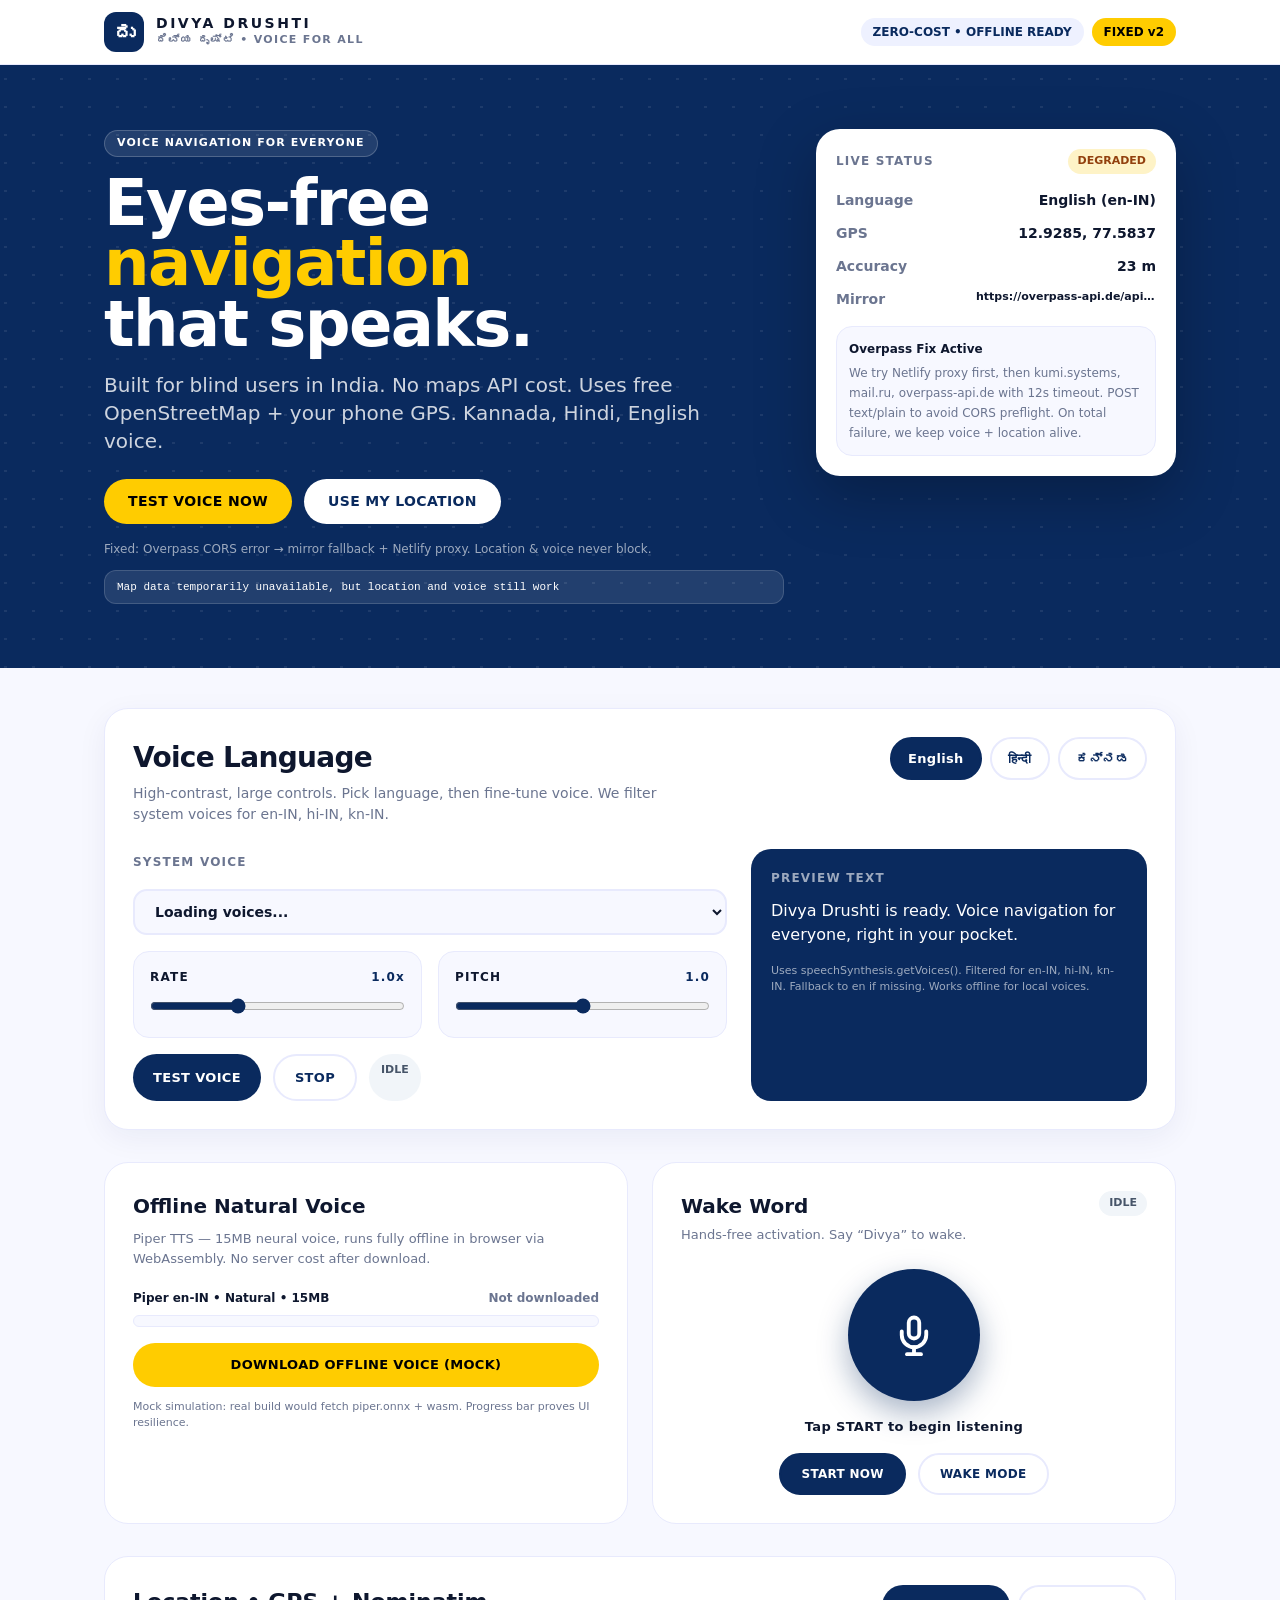
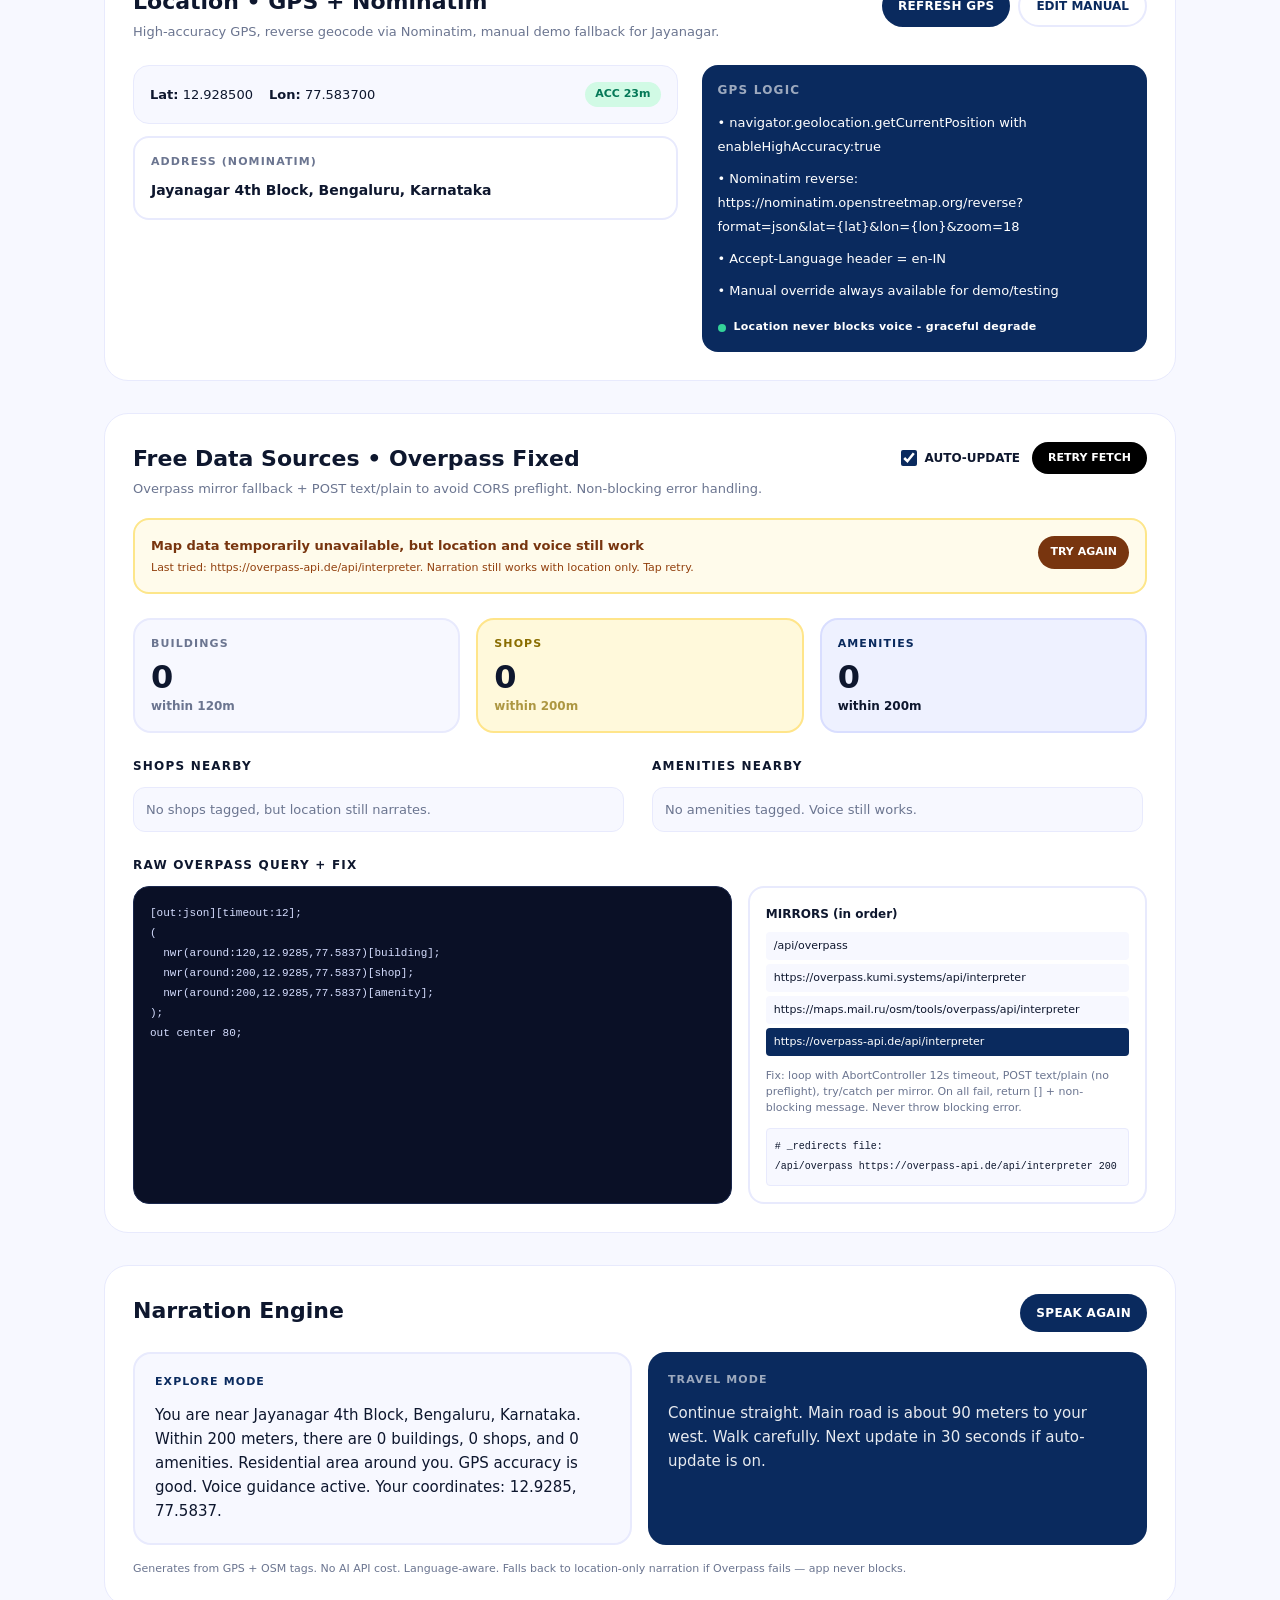
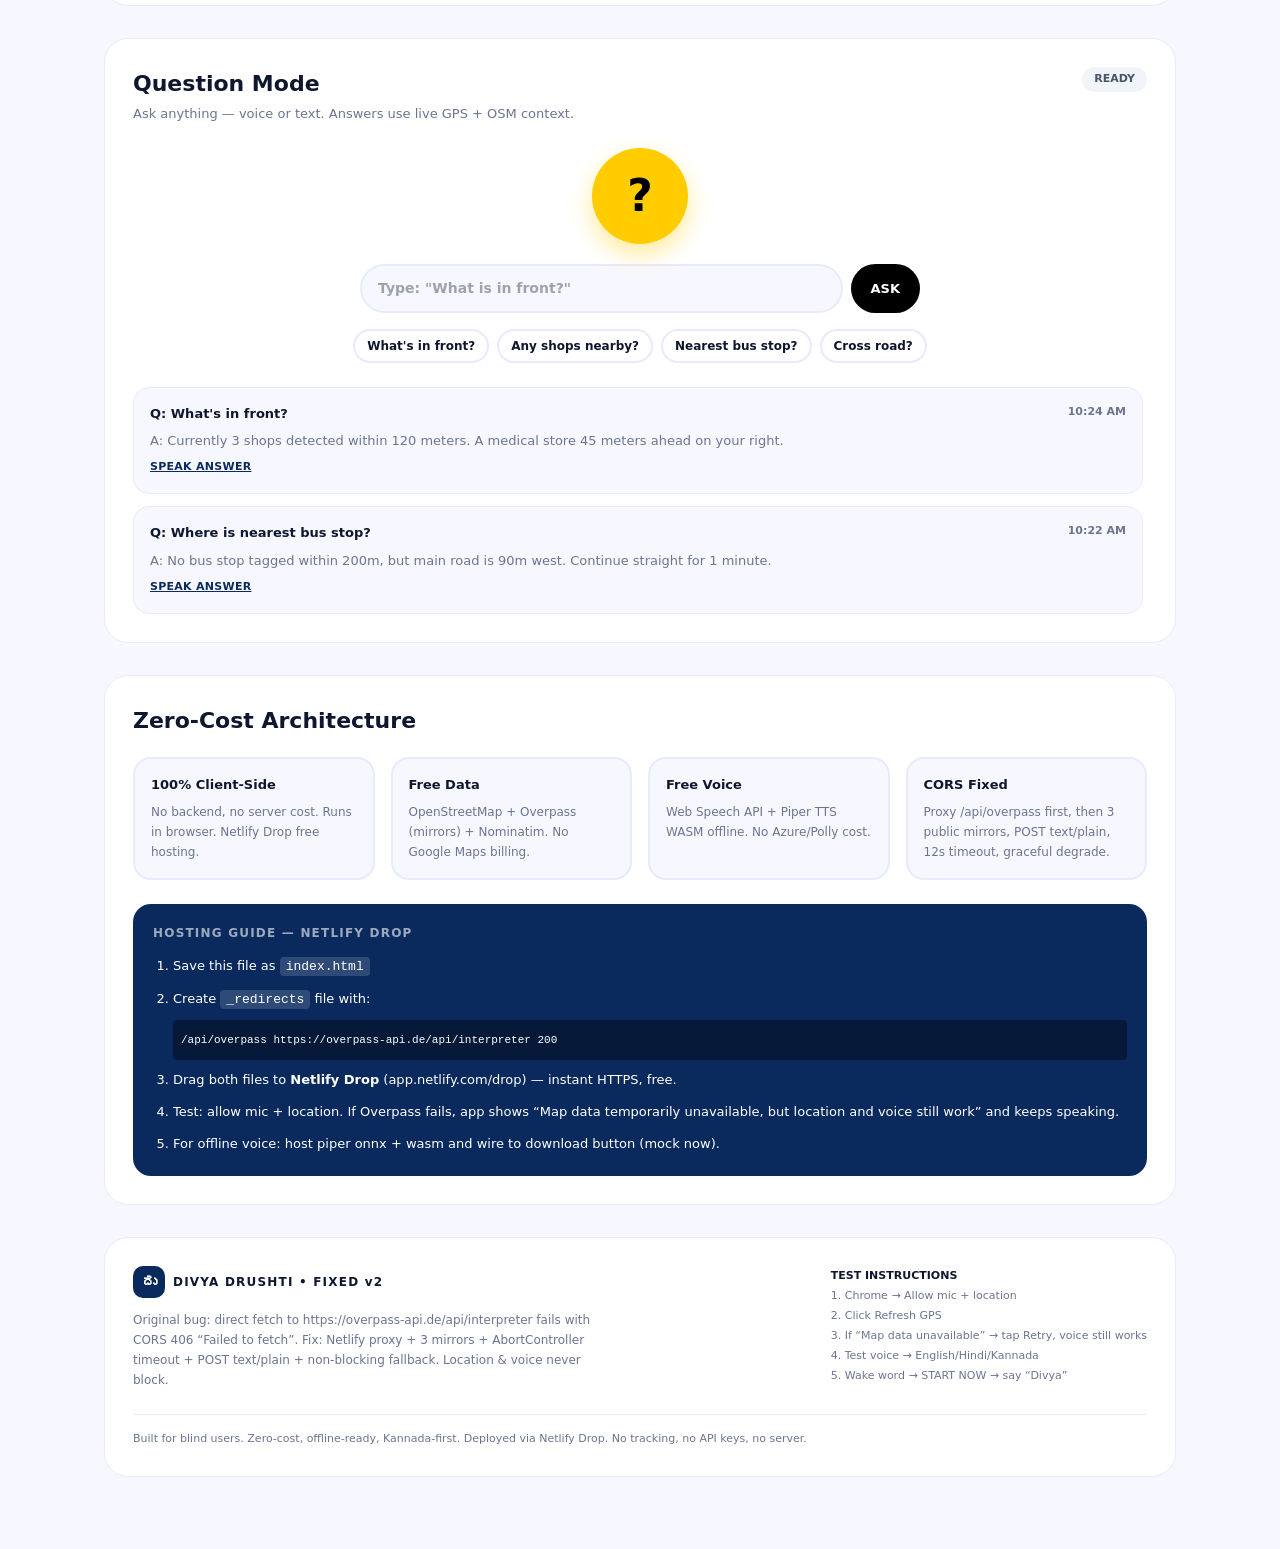
==== commit 524a4b62: "Update index.html" ====
--- a/index.html
+++ b/index.html
@@ -1,77 +1,51 @@
 <!DOCTYPE html>
 <html lang="en">
-<head>
+<head><style>
+@font-face {
+  font-family: "Optimistic";
+  font-style: normal;
+  font-weight: 400 600;
+  font-display: swap;
+  src: url("/fonts/OptimisticAI_VF_Optimized.woff2") format("woff2");
+}
+@font-face {
+  font-family: "Optimistic Mono";
+  font-style: normal;
+  font-weight: 400;
+  font-display: swap;
+  src: url("/fonts/OptimisticMono_W_TextRegular.woff2") format("woff2");
+}
+:where(html) {
+  font-family: "Optimistic", system-ui, sans-serif;
+}
+:where(code, pre, kbd, samp) {
+  font-family: "Optimistic Mono", ui-monospace, monospace;
+}
+</style>
   <meta charset="UTF-8">
   <meta name="viewport" content="width=device-width, initial-scale=1">
   <title>React Artifact</title>
-  <style>*,:after,:before{--tw-border-spacing-x:0;--tw-border-spacing-y:0;--tw-translate-x:0;--tw-translate-y:0;--tw-rotate:0;--tw-skew-x:0;--tw-skew-y:0;--tw-scale-x:1;--tw-scale-y:1;--tw-pan-x: ;--tw-pan-y: ;--tw-pinch-zoom: ;--tw-scroll-snap-strictness:proximity;--tw-gradient-from-position: ;--tw-gradient-via-position: ;--tw-gradient-to-position: ;--tw-ordinal: ;--tw-slashed-zero: ;--tw-numeric-figure: ;--tw-numeric-spacing: ;--tw-numeric-fraction: ;--tw-ring-inset: ;--tw-ring-offset-width:0px;--tw-ring-offset-color:#fff;--tw-ring-color:rgba(59,130,246,.5);--tw-ring-offset-shadow:0 0 #0000;--tw-ring-shadow:0 0 #0000;--tw-shadow:0 0 #0000;--tw-shadow-colored:0 0 #0000;--tw-blur: ;--tw-brightness: ;--tw-contrast: ;--tw-grayscale: ;--tw-hue-rotate: ;--tw-invert: ;--tw-saturate: ;--tw-sepia: ;--tw-drop-shadow: ;--tw-backdrop-blur: ;--tw-backdrop-brightness: ;--tw-backdrop-contrast: ;--tw-backdrop-grayscale: ;--tw-backdrop-hue-rotate: ;--tw-backdrop-invert: ;--tw-backdrop-opacity: ;--tw-backdrop-saturate: ;--tw-backdrop-sepia: ;--tw-contain-size: ;--tw-contain-layout: ;--tw-contain-paint: ;--tw-contain-style: }::backdrop{--tw-border-spacing-x:0;--tw-border-spacing-y:0;--tw-translate-x:0;--tw-translate-y:0;--tw-rotate:0;--tw-skew-x:0;--tw-skew-y:0;--tw-scale-x:1;--tw-scale-y:1;--tw-pan-x: ;--tw-pan-y: ;--tw-pinch-zoom: ;--tw-scroll-snap-strictness:proximity;--tw-gradient-from-position: ;--tw-gradient-via-position: ;--tw-gradient-to-position: ;--tw-ordinal: ;--tw-slashed-zero: ;--tw-numeric-figure: ;--tw-numeric-spacing: ;--tw-numeric-fraction: ;--tw-ring-inset: ;--tw-ring-offset-width:0px;--tw-ring-offset-color:#fff;--tw-ring-color:rgba(59,130,246,.5);--tw-ring-offset-shadow:0 0 #0000;--tw-ring-shadow:0 0 #0000;--tw-shadow:0 0 #0000;--tw-shadow-colored:0 0 #0000;--tw-blur: ;--tw-brightness: ;--tw-contrast: ;--tw-grayscale: ;--tw-hue-rotate: ;--tw-invert: ;--tw-saturate: ;--tw-sepia: ;--tw-drop-shadow: ;--tw-backdrop-blur: ;--tw-backdrop-brightness: ;--tw-backdrop-contrast: ;--tw-backdrop-grayscale: ;--tw-backdrop-hue-rotate: ;--tw-backdrop-invert: ;--tw-backdrop-opacity: ;--tw-backdrop-saturate: ;--tw-backdrop-sepia: ;--tw-contain-size: ;--tw-contain-layout: ;--tw-contain-paint: ;--tw-contain-style: }/*! tailwindcss v3.4.18 | MIT License | https://tailwindcss.com*/*,:after,:before{box-sizing:border-box;border:0 solid #e5e7eb}:after,:before{--tw-content:""}:host,html{line-height:1.5;-webkit-text-size-adjust:100%;-moz-tab-size:4;-o-tab-size:4;tab-size:4;font-family:ui-sans-serif,system-ui,sans-serif,Apple Color Emoji,Segoe UI Emoji,Segoe UI Symbol,Noto Color Emoji;font-feature-settings:normal;font-variation-settings:normal;-webkit-tap-highlight-color:transparent}body{line-height:inherit}hr{height:0;color:inherit;border-top-width:1px}abbr:where([title]){-webkit-text-decoration:underline dotted;text-decoration:underline dotted}h1,h2,h3,h4,h5,h6{font-size:inherit;font-weight:inherit}a{color:inherit;text-decoration:inherit}b,strong{font-weight:bolder}code,kbd,pre,samp{font-family:ui-monospace,SFMono-Regular,Menlo,Monaco,Consolas,Liberation Mono,Courier New,monospace;font-feature-settings:normal;font-variation-settings:normal;font-size:1em}small{font-size:80%}sub,sup{font-size:75%;line-height:0;position:relative;vertical-align:baseline}sub{bottom:-.25em}sup{top:-.5em}table{text-indent:0;border-color:inherit;border-collapse:collapse}button,input,optgroup,select,textarea{font-family:inherit;font-feature-settings:inherit;font-variation-settings:inherit;font-size:100%;font-weight:inherit;line-height:inherit;letter-spacing:inherit;color:inherit;margin:0;padding:0}button,select{text-transform:none}button,input:where([type=button]),input:where([type=reset]),input:where([type=submit]){-webkit-appearance:button;background-color:transparent;background-image:none}:-moz-focusring{outline:auto}:-moz-ui-invalid{box-shadow:none}progress{vertical-align:baseline}::-webkit-inner-spin-button,::-webkit-outer-spin-button{height:auto}[type=search]{-webkit-appearance:textfield;outline-offset:-2px}::-webkit-search-decoration{-webkit-appearance:none}::-webkit-file-upload-button{-webkit-appearance:button;font:inherit}summary{display:list-item}blockquote,dd,dl,figure,h1,h2,h3,h4,h5,h6,hr,p,pre{margin:0}fieldset{margin:0}fieldset,legend{padding:0}menu,ol,ul{list-style:none;margin:0;padding:0}dialog{padding:0}textarea{resize:vertical}input::-moz-placeholder,textarea::-moz-placeholder{opacity:1;color:#9ca3af}input::placeholder,textarea::placeholder{opacity:1;color:#9ca3af}[role=button],button{cursor:pointer}:disabled{cursor:default}audio,canvas,embed,iframe,img,object,svg,video{display:block;vertical-align:middle}img,video{max-width:100%;height:auto}[hidden]:where(:not([hidden=until-found])){display:none}.visible{visibility:visible}.absolute{position:absolute}.relative{position:relative}.sticky{position:sticky}.inset-0{inset:0}.-bottom-16{bottom:-4rem}.-right-10{right:-2.5rem}.-right-16{right:-4rem}.-right-20{right:-5rem}.-top-10{top:-2.5rem}.-top-20{top:-5rem}.right-0{right:0}.right-10{right:2.5rem}.top-0{top:0}.top-10{top:2.5rem}.z-40{z-index:40}.mx-auto{margin-left:auto;margin-right:auto}.-mr-20{margin-right:-5rem}.-mt-20{margin-top:-5rem}.mb-6{margin-bottom:1.5rem}.ml-auto{margin-left:auto}.mt-1{margin-top:.25rem}.mt-2{margin-top:.5rem}.mt-3{margin-top:.75rem}.mt-4{margin-top:1rem}.mt-5{margin-top:1.25rem}.mt-6{margin-top:1.5rem}.mt-auto{margin-top:auto}.block{display:block}.flex{display:flex}.inline-flex{display:inline-flex}.grid{display:grid}.hidden{display:none}.h-1\.5{height:.375rem}.h-10{height:2.5rem}.h-12{height:3rem}.h-2{height:.5rem}.h-3{height:.75rem}.h-4{height:1rem}.h-8{height:2rem}.h-9{height:2.25rem}.h-\[128px\]{height:128px}.h-\[132px\]{height:132px}.h-\[160px\]{height:160px}.h-\[16px\]{height:16px}.h-\[200px\]{height:200px}.h-\[220px\]{height:220px}.h-\[24px\]{height:24px}.h-\[280px\]{height:280px}.h-\[32px\]{height:32px}.h-\[52px\]{height:52px}.h-\[56px\]{height:56px}.h-\[60px\]{height:60px}.h-\[64px\]{height:64px}.h-\[84px\]{height:84px}.h-\[max\(24px\2c env\(safe-area-inset-bottom\)\)\]{height:max(24px,env(safe-area-inset-bottom))}.h-full{height:100%}.max-h-\[180px\]{max-height:180px}.max-h-\[280px\]{max-height:280px}.min-h-\[88px\]{min-height:88px}.min-h-screen{min-height:100vh}.w-1\.5{width:.375rem}.w-2{width:.5rem}.w-3{width:.75rem}.w-9{width:2.25rem}.w-\[128px\]{width:128px}.w-\[132px\]{width:132px}.w-\[160px\]{width:160px}.w-\[200px\]{width:200px}.w-\[220px\]{width:220px}.w-\[24px\]{width:24px}.w-\[280px\]{width:280px}.w-\[52px\]{width:52px}.w-\[56px\]{width:56px}.w-full{width:100%}.max-w-\[1100px\]{max-width:1100px}.max-w-\[380px\]{max-width:380px}.max-w-\[560px\]{max-width:560px}.max-w-\[600px\]{max-width:600px}.flex-1{flex:1 1 0%}.shrink-0{flex-shrink:0}.translate-x-\[20px\]{--tw-translate-x:20px}.translate-x-\[20px\],.translate-x-\[24px\]{transform:translate(var(--tw-translate-x),var(--tw-translate-y)) rotate(var(--tw-rotate)) skewX(var(--tw-skew-x)) skewY(var(--tw-skew-y)) scaleX(var(--tw-scale-x)) scaleY(var(--tw-scale-y))}.translate-x-\[24px\]{--tw-translate-x:24px}.scale-\[1\.02\]{--tw-scale-x:1.02;--tw-scale-y:1.02}.scale-\[1\.02\],.transform{transform:translate(var(--tw-translate-x),var(--tw-translate-y)) rotate(var(--tw-rotate)) skewX(var(--tw-skew-x)) skewY(var(--tw-skew-y)) scaleX(var(--tw-scale-x)) scaleY(var(--tw-scale-y))}@keyframes pulse{50%{opacity:.5}}.animate-pulse{animation:pulse 2s cubic-bezier(.4,0,.6,1) infinite}.cursor-pointer{cursor:pointer}.list-decimal{list-style-type:decimal}.grid-cols-2{grid-template-columns:repeat(2,minmax(0,1fr))}.grid-cols-3{grid-template-columns:repeat(3,minmax(0,1fr))}.grid-rows-\[0fr\]{grid-template-rows:0fr}.grid-rows-\[1fr\]{grid-template-rows:1fr}.flex-col{flex-direction:column}.flex-wrap{flex-wrap:wrap}.place-items-center{place-items:center}.items-start{align-items:flex-start}.items-center{align-items:center}.justify-center{justify-content:center}.justify-between{justify-content:space-between}.gap-1{gap:.25rem}.gap-2{gap:.5rem}.gap-3{gap:.75rem}.gap-4{gap:1rem}.gap-6{gap:1.5rem}.space-y-1\.5>:not([hidden])~:not([hidden]){--tw-space-y-reverse:0;margin-top:calc(.375rem*(1 - var(--tw-space-y-reverse)));margin-bottom:calc(.375rem*var(--tw-space-y-reverse))}.space-y-2>:not([hidden])~:not([hidden]){--tw-space-y-reverse:0;margin-top:calc(.5rem*(1 - var(--tw-space-y-reverse)));margin-bottom:calc(.5rem*var(--tw-space-y-reverse))}.space-y-3>:not([hidden])~:not([hidden]){--tw-space-y-reverse:0;margin-top:calc(.75rem*(1 - var(--tw-space-y-reverse)));margin-bottom:calc(.75rem*var(--tw-space-y-reverse))}.space-y-4>:not([hidden])~:not([hidden]){--tw-space-y-reverse:0;margin-top:calc(1rem*(1 - var(--tw-space-y-reverse)));margin-bottom:calc(1rem*var(--tw-space-y-reverse))}.overflow-auto{overflow:auto}.overflow-hidden{overflow:hidden}.whitespace-pre-line{white-space:pre-line}.whitespace-pre-wrap{white-space:pre-wrap}.rounded{border-radius:.25rem}.rounded-\[10px\]{border-radius:10px}.rounded-\[12px\]{border-radius:12px}.rounded-\[14px\]{border-radius:14px}.rounded-\[16px\]{border-radius:16px}.rounded-\[18px\]{border-radius:18px}.rounded-\[20px\]{border-radius:20px}.rounded-\[24px\]{border-radius:24px}.rounded-\[28px\]{border-radius:28px}.rounded-\[6px\]{border-radius:6px}.rounded-\[8px\]{border-radius:8px}.rounded-full{border-radius:9999px}.border{border-width:1px}.border-2{border-width:2px}.border-\[4px\]{border-width:4px}.border-b{border-bottom-width:1px}.border-t{border-top-width:1px}.border-dashed{border-style:dashed}.border-\[\#bfe8cf\]{--tw-border-opacity:1;border-color:rgb(191 232 207/var(--tw-border-opacity,1))}.border-\[\#e84d4d\]{--tw-border-opacity:1;border-color:rgb(232 77 77/var(--tw-border-opacity,1))}.border-\[\#e8d88a\]{--tw-border-opacity:1;border-color:rgb(232 216 138/var(--tw-border-opacity,1))}.border-\[\#f1b4b4\]{--tw-border-opacity:1;border-color:rgb(241 180 180/var(--tw-border-opacity,1))}.border-\[\#f5b4b4\]{--tw-border-opacity:1;border-color:rgb(245 180 180/var(--tw-border-opacity,1))}.border-\[\#f5c2c2\]{--tw-border-opacity:1;border-color:rgb(245 194 194/var(--tw-border-opacity,1))}.border-\[\#f5e6a0\]{--tw-border-opacity:1;border-color:rgb(245 230 160/var(--tw-border-opacity,1))}.border-\[\#ffb4b4\]{--tw-border-opacity:1;border-color:rgb(255 180 180/var(--tw-border-opacity,1))}.border-\[var\(--accent\)\]{border-color:var(--accent)}.border-\[var\(--border\)\]{border-color:var(--border)}.border-\[var\(--primary\)\]{border-color:var(--primary)}.border-white{--tw-border-opacity:1;border-color:rgb(255 255 255/var(--tw-border-opacity,1))}.border-white\/10{border-color:hsla(0,0%,100%,.1)}.border-white\/15{border-color:hsla(0,0%,100%,.15)}.border-white\/20{border-color:hsla(0,0%,100%,.2)}.bg-\[\#00c7b7\]{--tw-bg-opacity:1;background-color:rgb(0 199 183/var(--tw-bg-opacity,1))}.bg-\[\#0a2a5e\]{--tw-bg-opacity:1;background-color:rgb(10 42 94/var(--tw-bg-opacity,1))}.bg-\[\#0a7a4c\]{--tw-bg-opacity:1;background-color:rgb(10 122 76/var(--tw-bg-opacity,1))}.bg-\[\#c6f5d9\]{--tw-bg-opacity:1;background-color:rgb(198 245 217/var(--tw-bg-opacity,1))}.bg-\[\#cbd5e1\]{--tw-bg-opacity:1;background-color:rgb(203 213 225/var(--tw-bg-opacity,1))}.bg-\[\#e6f5ed\]{--tw-bg-opacity:1;background-color:rgb(230 245 237/var(--tw-bg-opacity,1))}.bg-\[\#f59e0b\]{--tw-bg-opacity:1;background-color:rgb(245 158 11/var(--tw-bg-opacity,1))}.bg-\[\#ffeded\]{--tw-bg-opacity:1;background-color:rgb(255 237 237/var(--tw-bg-opacity,1))}.bg-\[\#fff1f1\]{--tw-bg-opacity:1;background-color:rgb(255 241 241/var(--tw-bg-opacity,1))}.bg-\[\#fff3f3\]{--tw-bg-opacity:1;background-color:rgb(255 243 243/var(--tw-bg-opacity,1))}.bg-\[\#fff6cc\]{--tw-bg-opacity:1;background-color:rgb(255 246 204/var(--tw-bg-opacity,1))}.bg-\[\#fffbe6\]{--tw-bg-opacity:1;background-color:rgb(255 251 230/var(--tw-bg-opacity,1))}.bg-\[var\(--accent\)\]{background-color:var(--accent)}.bg-\[var\(--bg\)\]{background-color:var(--bg)}.bg-\[var\(--border\)\]{background-color:var(--border)}.bg-\[var\(--primary\)\]{background-color:var(--primary)}.bg-\[var\(--surface\)\]{background-color:var(--surface)}.bg-\[var\(--surface-2\)\]{background-color:var(--surface-2)}.bg-white{--tw-bg-opacity:1;background-color:rgb(255 255 255/var(--tw-bg-opacity,1))}.bg-white\/10{background-color:hsla(0,0%,100%,.1)}.bg-white\/15{background-color:hsla(0,0%,100%,.15)}.bg-white\/20{background-color:hsla(0,0%,100%,.2)}.bg-white\/5{background-color:hsla(0,0%,100%,.05)}.bg-gradient-to-r{background-image:linear-gradient(to right,var(--tw-gradient-stops))}.from-transparent{--tw-gradient-from:transparent var(--tw-gradient-from-position);--tw-gradient-to:transparent var(--tw-gradient-to-position);--tw-gradient-stops:var(--tw-gradient-from),var(--tw-gradient-to)}.via-white\/60{--tw-gradient-to:hsla(0,0%,100%,0) var(--tw-gradient-to-position);--tw-gradient-stops:var(--tw-gradient-from),hsla(0,0%,100%,.6) var(--tw-gradient-via-position),var(--tw-gradient-to)}.to-transparent{--tw-gradient-to:transparent var(--tw-gradient-to-position)}.p-1{padding:.25rem}.p-2{padding:.5rem}.p-3{padding:.75rem}.p-4{padding:1rem}.p-5{padding:1.25rem}.p-6{padding:1.5rem}.px-1\.5{padding-left:.375rem;padding-right:.375rem}.px-2{padding-left:.5rem;padding-right:.5rem}.px-2\.5{padding-left:.625rem;padding-right:.625rem}.px-3{padding-left:.75rem;padding-right:.75rem}.px-4{padding-left:1rem;padding-right:1rem}.px-5{padding-left:1.25rem;padding-right:1.25rem}.py-0\.5{padding-top:.125rem;padding-bottom:.125rem}.py-1{padding-top:.25rem;padding-bottom:.25rem}.py-1\.5{padding-top:.375rem;padding-bottom:.375rem}.py-2{padding-top:.5rem;padding-bottom:.5rem}.py-6{padding-top:1.5rem;padding-bottom:1.5rem}.pl-5{padding-left:1.25rem}.pr-1{padding-right:.25rem}.pt-6{padding-top:1.5rem}.text-left{text-align:left}.text-center{text-align:center}.font-mono{font-family:ui-monospace,SFMono-Regular,Menlo,Monaco,Consolas,Liberation Mono,Courier New,monospace}.text-\[10px\]{font-size:10px}.text-\[11px\]{font-size:11px}.text-\[12px\]{font-size:12px}.text-\[13px\]{font-size:13px}.text-\[14px\]{font-size:14px}.text-\[15px\]{font-size:15px}.text-\[16px\]{font-size:16px}.text-\[18px\]{font-size:18px}.text-\[20px\]{font-size:20px}.text-\[22px\]{font-size:22px}.text-\[28px\]{font-size:28px}.text-\[36px\]{font-size:36px}.text-\[48px\]{font-size:48px}.text-\[9px\]{font-size:9px}.font-\[--font\]{font-weight:var(--font)}.font-\[800\]{font-weight:800}.font-black{font-weight:900}.font-bold{font-weight:700}.font-extrabold{font-weight:800}.font-medium{font-weight:500}.font-semibold{font-weight:600}.leading-\[0\.95\]{line-height:.95}.leading-\[1\.3\]{line-height:1.3}.leading-\[1\.4\]{line-height:1.4}.leading-\[1\.5\]{line-height:1.5}.leading-\[1\.6\]{line-height:1.6}.leading-none{line-height:1}.leading-tight{line-height:1.25}.tracking-\[0\.16em\]{letter-spacing:.16em}.tracking-\[0\.18em\]{letter-spacing:.18em}.tracking-tight{letter-spacing:-.025em}.tracking-wide{letter-spacing:.025em}.tracking-widest{letter-spacing:.1em}.text-\[\#0a5a2e\]{--tw-text-opacity:1;color:rgb(10 90 46/var(--tw-text-opacity,1))}.text-\[\#0a5a38\]{--tw-text-opacity:1;color:rgb(10 90 56/var(--tw-text-opacity,1))}.text-\[\#0a7a4c\]{--tw-text-opacity:1;color:rgb(10 122 76/var(--tw-text-opacity,1))}.text-\[\#665500\]{--tw-text-opacity:1;color:rgb(102 85 0/var(--tw-text-opacity,1))}.text-\[\#6a5900\]{--tw-text-opacity:1;color:rgb(106 89 0/var(--tw-text-opacity,1))}.text-\[\#7a1f1f\]{--tw-text-opacity:1;color:rgb(122 31 31/var(--tw-text-opacity,1))}.text-\[\#7a5b00\]{--tw-text-opacity:1;color:rgb(122 91 0/var(--tw-text-opacity,1))}.text-\[\#8b1a1a\]{--tw-text-opacity:1;color:rgb(139 26 26/var(--tw-text-opacity,1))}.text-\[\#b42318\]{--tw-text-opacity:1;color:rgb(180 35 24/var(--tw-text-opacity,1))}.text-\[var\(--primary\)\]{color:var(--primary)}.text-\[var\(--text\)\]{color:var(--text)}.text-\[var\(--text-mute\)\]{color:var(--text-mute)}.text-black{--tw-text-opacity:1;color:rgb(0 0 0/var(--tw-text-opacity,1))}.text-white{--tw-text-opacity:1;color:rgb(255 255 255/var(--tw-text-opacity,1))}.text-white\/50{color:hsla(0,0%,100%,.5)}.text-white\/60{color:hsla(0,0%,100%,.6)}.text-white\/70{color:hsla(0,0%,100%,.7)}.text-white\/75{color:hsla(0,0%,100%,.75)}.text-white\/90{color:hsla(0,0%,100%,.9)}.underline{text-decoration-line:underline}.underline-offset-4{text-underline-offset:4px}.antialiased{-webkit-font-smoothing:antialiased;-moz-osx-font-smoothing:grayscale}.accent-\[var\(--primary\)\]{accent-color:var(--primary)}.opacity-0{opacity:0}.opacity-100{opacity:1}.opacity-70{opacity:.7}.opacity-80{opacity:.8}.shadow{--tw-shadow:0 1px 3px 0 rgba(0,0,0,.1),0 1px 2px -1px rgba(0,0,0,.1);--tw-shadow-colored:0 1px 3px 0 var(--tw-shadow-color),0 1px 2px -1px var(--tw-shadow-color)}.shadow,.shadow-\[0_0_0_12px_rgba\(10\2c 42\2c 94\2c 0\.12\)\]{box-shadow:var(--tw-ring-offset-shadow,0 0 #0000),var(--tw-ring-shadow,0 0 #0000),var(--tw-shadow)}.shadow-\[0_0_0_12px_rgba\(10\2c 42\2c 94\2c 0\.12\)\]{--tw-shadow:0 0 0 12px rgba(10,42,94,.12);--tw-shadow-colored:0 0 0 12px var(--tw-shadow-color)}.shadow-\[0_12px_48px_rgba\(10\2c 42\2c 94\2c 0\.12\)\]{--tw-shadow:0 12px 48px rgba(10,42,94,.12);--tw-shadow-colored:0 12px 48px var(--tw-shadow-color);box-shadow:var(--tw-ring-offset-shadow,0 0 #0000),var(--tw-ring-shadow,0 0 #0000),var(--tw-shadow)}.shadow-\[0_8px_20px_rgba\(10\2c 42\2c 94\2c 0\.25\)\]{--tw-shadow:0 8px 20px rgba(10,42,94,.25);--tw-shadow-colored:0 8px 20px var(--tw-shadow-color);box-shadow:var(--tw-ring-offset-shadow,0 0 #0000),var(--tw-ring-shadow,0 0 #0000),var(--tw-shadow)}.shadow-\[0_8px_40px_rgba\(10\2c 42\2c 94\2c 0\.08\)\]{--tw-shadow:0 8px 40px rgba(10,42,94,.08);--tw-shadow-colored:0 8px 40px var(--tw-shadow-color);box-shadow:var(--tw-ring-offset-shadow,0 0 #0000),var(--tw-ring-shadow,0 0 #0000),var(--tw-shadow)}.outline{outline-style:solid}.blur-\[1px\]{--tw-blur:blur(1px)}.blur-\[1px\],.filter{filter:var(--tw-blur) var(--tw-brightness) var(--tw-contrast) var(--tw-grayscale) var(--tw-hue-rotate) var(--tw-invert) var(--tw-saturate) var(--tw-sepia) var(--tw-drop-shadow)}.backdrop-blur-xl{--tw-backdrop-blur:blur(24px);backdrop-filter:var(--tw-backdrop-blur) var(--tw-backdrop-brightness) var(--tw-backdrop-contrast) var(--tw-backdrop-grayscale) var(--tw-backdrop-hue-rotate) var(--tw-backdrop-invert) var(--tw-backdrop-opacity) var(--tw-backdrop-saturate) var(--tw-backdrop-sepia)}.transition-all{transition-property:all;transition-timing-function:cubic-bezier(.4,0,.2,1);transition-duration:.15s}.transition-colors{transition-property:color,background-color,border-color,text-decoration-color,fill,stroke;transition-timing-function:cubic-bezier(.4,0,.2,1);transition-duration:.15s}.transition-transform{transition-property:transform;transition-timing-function:cubic-bezier(.4,0,.2,1);transition-duration:.15s}.duration-300{transition-duration:.3s}.\[out\:json\]{out:json}.\[timeout\:25\]{timeout:25}#root,body,html{min-height:100%}body{margin:0;font-family:ui-sans-serif,system-ui,-apple-system,BlinkMacSystemFont,Segoe UI,sans-serif}[role=button]:not([aria-disabled=true]),button:not(:disabled),label[for],select:not(:disabled),summary{cursor:pointer}.selection\:bg-\[\#0a2a5e\] ::-moz-selection{--tw-bg-opacity:1;background-color:rgb(10 42 94/var(--tw-bg-opacity,1))}.selection\:bg-\[\#0a2a5e\] ::selection{--tw-bg-opacity:1;background-color:rgb(10 42 94/var(--tw-bg-opacity,1))}.selection\:text-white ::-moz-selection{--tw-text-opacity:1;color:rgb(255 255 255/var(--tw-text-opacity,1))}.selection\:text-white ::selection{--tw-text-opacity:1;color:rgb(255 255 255/var(--tw-text-opacity,1))}.selection\:bg-\[\#0a2a5e\]::-moz-selection{--tw-bg-opacity:1;background-color:rgb(10 42 94/var(--tw-bg-opacity,1))}.selection\:bg-\[\#0a2a5e\]::selection{--tw-bg-opacity:1;background-color:rgb(10 42 94/var(--tw-bg-opacity,1))}.selection\:text-white::-moz-selection{--tw-text-opacity:1;color:rgb(255 255 255/var(--tw-text-opacity,1))}.selection\:text-white::selection{--tw-text-opacity:1;color:rgb(255 255 255/var(--tw-text-opacity,1))}.placeholder\:text-white\/40::-moz-placeholder{color:hsla(0,0%,100%,.4)}.placeholder\:text-white\/40::placeholder{color:hsla(0,0%,100%,.4)}.hover\:bg-\[var\(--primary-2\)\]:hover{background-color:var(--primary-2)}.hover\:bg-\[var\(--surface-2\)\]:hover{background-color:var(--surface-2)}.hover\:bg-white:hover{--tw-bg-opacity:1;background-color:rgb(255 255 255/var(--tw-bg-opacity,1))}.hover\:bg-white\/20:hover{background-color:hsla(0,0%,100%,.2)}.focus\:border-\[var\(--primary\)\]:focus{border-color:var(--primary)}.focus\:outline-none:focus{outline:2px solid transparent;outline-offset:2px}.focus\:ring-2:focus{--tw-ring-offset-shadow:var(--tw-ring-inset) 0 0 0 var(--tw-ring-offset-width) var(--tw-ring-offset-color);--tw-ring-shadow:var(--tw-ring-inset) 0 0 0 calc(2px + var(--tw-ring-offset-width)) var(--tw-ring-color);box-shadow:var(--tw-ring-offset-shadow),var(--tw-ring-shadow),var(--tw-shadow,0 0 #0000)}.focus\:ring-\[var\(--accent\)\]:focus{--tw-ring-color:var(--accent)}.active\:scale-\[0\.98\]:active{--tw-scale-x:0.98;--tw-scale-y:0.98}.active\:scale-\[0\.98\]:active,.active\:scale-\[0\.99\]:active{transform:translate(var(--tw-translate-x),var(--tw-translate-y)) rotate(var(--tw-rotate)) skewX(var(--tw-skew-x)) skewY(var(--tw-skew-y)) scaleX(var(--tw-scale-x)) scaleY(var(--tw-scale-y))}.active\:scale-\[0\.99\]:active{--tw-scale-x:0.99;--tw-scale-y:0.99}.dark\:bg-\[var\(--surface\)\]:is(.dark *){background-color:var(--surface)}@media (min-width:768px){.md\:mb-8{margin-bottom:2rem}.md\:inline-flex{display:inline-flex}.md\:hidden{display:none}.md\:h-\[168px\]{height:168px}.md\:w-\[168px\]{width:168px}.md\:w-\[260px\]{width:260px}.md\:grid-cols-2{grid-template-columns:repeat(2,minmax(0,1fr))}.md\:grid-cols-5{grid-template-columns:repeat(5,minmax(0,1fr))}.md\:flex-row{flex-direction:row}.md\:items-start{align-items:flex-start}.md\:gap-6{gap:1.5rem}.md\:p-6{padding:1.5rem}.md\:p-8{padding:2rem}.md\:px-6{padding-left:1.5rem;padding-right:1.5rem}.md\:py-8{padding-top:2rem;padding-bottom:2rem}.md\:text-\[19px\]{font-size:19px}.md\:text-\[22px\]{font-size:22px}.md\:text-\[40px\]{font-size:40px}}@media (min-width:1024px){.lg\:col-span-2{grid-column:span 2/span 2}.lg\:grid-cols-2{grid-template-columns:repeat(2,minmax(0,1fr))}.lg\:grid-cols-3{grid-template-columns:repeat(3,minmax(0,1fr))}.lg\:grid-cols-\[1\.1fr_0\.9fr\]{grid-template-columns:1.1fr .9fr}}</style>
+  <style>*,:after,:before{--tw-border-spacing-x:0;--tw-border-spacing-y:0;--tw-translate-x:0;--tw-translate-y:0;--tw-rotate:0;--tw-skew-x:0;--tw-skew-y:0;--tw-scale-x:1;--tw-scale-y:1;--tw-pan-x: ;--tw-pan-y: ;--tw-pinch-zoom: ;--tw-scroll-snap-strictness:proximity;--tw-gradient-from-position: ;--tw-gradient-via-position: ;--tw-gradient-to-position: ;--tw-ordinal: ;--tw-slashed-zero: ;--tw-numeric-figure: ;--tw-numeric-spacing: ;--tw-numeric-fraction: ;--tw-ring-inset: ;--tw-ring-offset-width:0px;--tw-ring-offset-color:#fff;--tw-ring-color:rgba(59,130,246,.5);--tw-ring-offset-shadow:0 0 #0000;--tw-ring-shadow:0 0 #0000;--tw-shadow:0 0 #0000;--tw-shadow-colored:0 0 #0000;--tw-blur: ;--tw-brightness: ;--tw-contrast: ;--tw-grayscale: ;--tw-hue-rotate: ;--tw-invert: ;--tw-saturate: ;--tw-sepia: ;--tw-drop-shadow: ;--tw-backdrop-blur: ;--tw-backdrop-brightness: ;--tw-backdrop-contrast: ;--tw-backdrop-grayscale: ;--tw-backdrop-hue-rotate: ;--tw-backdrop-invert: ;--tw-backdrop-opacity: ;--tw-backdrop-saturate: ;--tw-backdrop-sepia: ;--tw-contain-size: ;--tw-contain-layout: ;--tw-contain-paint: ;--tw-contain-style: }::backdrop{--tw-border-spacing-x:0;--tw-border-spacing-y:0;--tw-translate-x:0;--tw-translate-y:0;--tw-rotate:0;--tw-skew-x:0;--tw-skew-y:0;--tw-scale-x:1;--tw-scale-y:1;--tw-pan-x: ;--tw-pan-y: ;--tw-pinch-zoom: ;--tw-scroll-snap-strictness:proximity;--tw-gradient-from-position: ;--tw-gradient-via-position: ;--tw-gradient-to-position: ;--tw-ordinal: ;--tw-slashed-zero: ;--tw-numeric-figure: ;--tw-numeric-spacing: ;--tw-numeric-fraction: ;--tw-ring-inset: ;--tw-ring-offset-width:0px;--tw-ring-offset-color:#fff;--tw-ring-color:rgba(59,130,246,.5);--tw-ring-offset-shadow:0 0 #0000;--tw-ring-shadow:0 0 #0000;--tw-shadow:0 0 #0000;--tw-shadow-colored:0 0 #0000;--tw-blur: ;--tw-brightness: ;--tw-contrast: ;--tw-grayscale: ;--tw-hue-rotate: ;--tw-invert: ;--tw-saturate: ;--tw-sepia: ;--tw-drop-shadow: ;--tw-backdrop-blur: ;--tw-backdrop-brightness: ;--tw-backdrop-contrast: ;--tw-backdrop-grayscale: ;--tw-backdrop-hue-rotate: ;--tw-backdrop-invert: ;--tw-backdrop-opacity: ;--tw-backdrop-saturate: ;--tw-backdrop-sepia: ;--tw-contain-size: ;--tw-contain-layout: ;--tw-contain-paint: ;--tw-contain-style: }/*! tailwindcss v3.4.18 | MIT License | https://tailwindcss.com*/*,:after,:before{box-sizing:border-box;border:0 solid #e5e7eb}:after,:before{--tw-content:""}:host,html{line-height:1.5;-webkit-text-size-adjust:100%;-moz-tab-size:4;-o-tab-size:4;tab-size:4;font-family:ui-sans-serif,system-ui,sans-serif,Apple Color Emoji,Segoe UI Emoji,Segoe UI Symbol,Noto Color Emoji;font-feature-settings:normal;font-variation-settings:normal;-webkit-tap-highlight-color:transparent}body{line-height:inherit}hr{height:0;color:inherit;border-top-width:1px}abbr:where([title]){-webkit-text-decoration:underline dotted;text-decoration:underline dotted}h1,h2,h3,h4,h5,h6{font-size:inherit;font-weight:inherit}a{color:inherit;text-decoration:inherit}b,strong{font-weight:bolder}code,kbd,pre,samp{font-family:ui-monospace,SFMono-Regular,Menlo,Monaco,Consolas,Liberation Mono,Courier New,monospace;font-feature-settings:normal;font-variation-settings:normal;font-size:1em}small{font-size:80%}sub,sup{font-size:75%;line-height:0;position:relative;vertical-align:baseline}sub{bottom:-.25em}sup{top:-.5em}table{text-indent:0;border-color:inherit;border-collapse:collapse}button,input,optgroup,select,textarea{font-family:inherit;font-feature-settings:inherit;font-variation-settings:inherit;font-size:100%;font-weight:inherit;line-height:inherit;letter-spacing:inherit;color:inherit;margin:0;padding:0}button,select{text-transform:none}button,input:where([type=button]),input:where([type=reset]),input:where([type=submit]){-webkit-appearance:button;background-color:transparent;background-image:none}:-moz-focusring{outline:auto}:-moz-ui-invalid{box-shadow:none}progress{vertical-align:baseline}::-webkit-inner-spin-button,::-webkit-outer-spin-button{height:auto}[type=search]{-webkit-appearance:textfield;outline-offset:-2px}::-webkit-search-decoration{-webkit-appearance:none}::-webkit-file-upload-button{-webkit-appearance:button;font:inherit}summary{display:list-item}blockquote,dd,dl,figure,h1,h2,h3,h4,h5,h6,hr,p,pre{margin:0}fieldset{margin:0}fieldset,legend{padding:0}menu,ol,ul{list-style:none;margin:0;padding:0}dialog{padding:0}textarea{resize:vertical}input::-moz-placeholder,textarea::-moz-placeholder{opacity:1;color:#9ca3af}input::placeholder,textarea::placeholder{opacity:1;color:#9ca3af}[role=button],button{cursor:pointer}:disabled{cursor:default}audio,canvas,embed,iframe,img,object,svg,video{display:block;vertical-align:middle}img,video{max-width:100%;height:auto}[hidden]:where(:not([hidden=until-found])){display:none}.fixed{position:fixed}.absolute{position:absolute}.relative{position:relative}.sticky{position:sticky}.inset-0{inset:0}.top-\[var\(--safe-area-inset-top\)\]{top:var(--safe-area-inset-top)}.z-30{z-index:30}.mx-auto{margin-left:auto;margin-right:auto}.ml-3{margin-left:.75rem}.mt-0\.5{margin-top:.125rem}.mt-1{margin-top:.25rem}.mt-2{margin-top:.5rem}.mt-3{margin-top:.75rem}.mt-4{margin-top:1rem}.mt-5{margin-top:1.25rem}.mt-6{margin-top:1.5rem}.block{display:block}.inline-block{display:inline-block}.flex{display:flex}.inline-flex{display:inline-flex}.grid{display:grid}.hidden{display:none}.h-10{height:2.5rem}.h-2{height:.5rem}.h-3{height:.75rem}.h-4{height:1rem}.h-8{height:2rem}.h-\[132px\]{height:132px}.h-\[96px\]{height:96px}.h-full{height:100%}.max-h-\[220px\]{max-height:220px}.max-h-\[360px\]{max-height:360px}.min-h-\[20px\]{min-height:20px}.min-h-screen{min-height:100vh}.w-10{width:2.5rem}.w-2{width:.5rem}.w-4{width:1rem}.w-8{width:2rem}.w-\[132px\]{width:132px}.w-\[96px\]{width:96px}.w-full{width:100%}.max-w-\[1120px\]{max-width:1120px}.max-w-\[180px\]{max-width:180px}.max-w-\[48ch\]{max-width:48ch}.max-w-\[560px\]{max-width:560px}.max-w-\[60ch\]{max-width:60ch}.flex-1{flex:1 1 0%}.shrink-0{flex-shrink:0}@keyframes ping{75%,to{transform:scale(2);opacity:0}}.animate-ping{animation:ping 1s cubic-bezier(0,0,.2,1) infinite}@keyframes pulse{50%{opacity:.5}}.animate-pulse{animation:pulse 2s cubic-bezier(.4,0,.6,1) infinite}.list-decimal{list-style-type:decimal}.grid-cols-1{grid-template-columns:repeat(1,minmax(0,1fr))}.grid-cols-2{grid-template-columns:repeat(2,minmax(0,1fr))}.flex-col{flex-direction:column}.flex-wrap{flex-wrap:wrap}.place-items-center{place-items:center}.items-start{align-items:flex-start}.items-center{align-items:center}.justify-center{justify-content:center}.justify-between{justify-content:space-between}.gap-2{gap:.5rem}.gap-3{gap:.75rem}.gap-4{gap:1rem}.gap-6{gap:1.5rem}.gap-8{gap:2rem}.space-y-1>:not([hidden])~:not([hidden]){--tw-space-y-reverse:0;margin-top:calc(.25rem*(1 - var(--tw-space-y-reverse)));margin-bottom:calc(.25rem*var(--tw-space-y-reverse))}.space-y-2>:not([hidden])~:not([hidden]){--tw-space-y-reverse:0;margin-top:calc(.5rem*(1 - var(--tw-space-y-reverse)));margin-bottom:calc(.5rem*var(--tw-space-y-reverse))}.space-y-3>:not([hidden])~:not([hidden]){--tw-space-y-reverse:0;margin-top:calc(.75rem*(1 - var(--tw-space-y-reverse)));margin-bottom:calc(.75rem*var(--tw-space-y-reverse))}.space-y-4>:not([hidden])~:not([hidden]){--tw-space-y-reverse:0;margin-top:calc(1rem*(1 - var(--tw-space-y-reverse)));margin-bottom:calc(1rem*var(--tw-space-y-reverse))}.space-y-6>:not([hidden])~:not([hidden]){--tw-space-y-reverse:0;margin-top:calc(1.5rem*(1 - var(--tw-space-y-reverse)));margin-bottom:calc(1.5rem*var(--tw-space-y-reverse))}.overflow-auto{overflow:auto}.overflow-hidden,.truncate{overflow:hidden}.truncate{text-overflow:ellipsis;white-space:nowrap}.rounded{border-radius:.25rem}.rounded-\[10px\]{border-radius:10px}.rounded-\[12px\]{border-radius:12px}.rounded-\[14px\]{border-radius:14px}.rounded-\[16px\]{border-radius:16px}.rounded-\[18px\]{border-radius:18px}.rounded-\[20px\]{border-radius:20px}.rounded-\[24px\]{border-radius:24px}.rounded-full{border-radius:9999px}.border{border-width:1px}.border-2{border-width:2px}.border-b{border-bottom-width:1px}.border-t{border-top-width:1px}.border-\[\#1a274d\]{--tw-border-opacity:1;border-color:rgb(26 39 77/var(--tw-border-opacity,1))}.border-\[\#d9deff\]{--tw-border-opacity:1;border-color:rgb(217 222 255/var(--tw-border-opacity,1))}.border-\[\#e8eafd\]{--tw-border-opacity:1;border-color:rgb(232 234 253/var(--tw-border-opacity,1))}.border-\[\#ffe58a\]{--tw-border-opacity:1;border-color:rgb(255 229 138/var(--tw-border-opacity,1))}.border-\[var\(--accent\)\]{border-color:var(--accent)}.border-\[var\(--border\)\]{border-color:var(--border)}.border-\[var\(--primary\)\]{border-color:var(--primary)}.border-amber-200{--tw-border-opacity:1;border-color:rgb(253 230 138/var(--tw-border-opacity,1))}.border-black{--tw-border-opacity:1;border-color:rgb(0 0 0/var(--tw-border-opacity,1))}.border-white\/15{border-color:hsla(0,0%,100%,.15)}.border-white\/20{border-color:hsla(0,0%,100%,.2)}.bg-\[\#0a1026\]{--tw-bg-opacity:1;background-color:rgb(10 16 38/var(--tw-bg-opacity,1))}.bg-\[\#0a2a5e\]{--tw-bg-opacity:1;background-color:rgb(10 42 94/var(--tw-bg-opacity,1))}.bg-\[\#eef1ff\]{--tw-bg-opacity:1;background-color:rgb(238 241 255/var(--tw-bg-opacity,1))}.bg-\[\#f7f8ff\]{--tw-bg-opacity:1;background-color:rgb(247 248 255/var(--tw-bg-opacity,1))}.bg-\[\#fff9db\]{--tw-bg-opacity:1;background-color:rgb(255 249 219/var(--tw-bg-opacity,1))}.bg-\[var\(--accent\)\]{background-color:var(--accent)}.bg-\[var\(--bg\)\]{background-color:var(--bg)}.bg-\[var\(--primary\)\]{background-color:var(--primary)}.bg-\[var\(--surface\)\]{background-color:var(--surface)}.bg-amber-100{--tw-bg-opacity:1;background-color:rgb(254 243 199/var(--tw-bg-opacity,1))}.bg-amber-50{--tw-bg-opacity:1;background-color:rgb(255 251 235/var(--tw-bg-opacity,1))}.bg-amber-900{--tw-bg-opacity:1;background-color:rgb(120 53 15/var(--tw-bg-opacity,1))}.bg-black{--tw-bg-opacity:1;background-color:rgb(0 0 0/var(--tw-bg-opacity,1))}.bg-black\/40{background-color:rgba(0,0,0,.4)}.bg-emerald-100{--tw-bg-opacity:1;background-color:rgb(209 250 229/var(--tw-bg-opacity,1))}.bg-emerald-400{--tw-bg-opacity:1;background-color:rgb(52 211 153/var(--tw-bg-opacity,1))}.bg-slate-100{--tw-bg-opacity:1;background-color:rgb(241 245 249/var(--tw-bg-opacity,1))}.bg-white{--tw-bg-opacity:1;background-color:rgb(255 255 255/var(--tw-bg-opacity,1))}.bg-white\/10{background-color:hsla(0,0%,100%,.1)}.bg-white\/15{background-color:hsla(0,0%,100%,.15)}.p-2{padding:.5rem}.p-3{padding:.75rem}.p-4{padding:1rem}.p-5{padding:1.25rem}.px-1\.5{padding-left:.375rem;padding-right:.375rem}.px-2{padding-left:.5rem;padding-right:.5rem}.px-2\.5{padding-left:.625rem;padding-right:.625rem}.px-3{padding-left:.75rem;padding-right:.75rem}.px-4{padding-left:1rem;padding-right:1rem}.px-5{padding-left:1.25rem;padding-right:1.25rem}.px-6{padding-left:1.5rem;padding-right:1.5rem}.py-0\.5{padding-top:.125rem;padding-bottom:.125rem}.py-1{padding-top:.25rem;padding-bottom:.25rem}.py-1\.5{padding-top:.375rem;padding-bottom:.375rem}.py-10{padding-top:2.5rem;padding-bottom:2.5rem}.py-2{padding-top:.5rem;padding-bottom:.5rem}.py-2\.5{padding-top:.625rem;padding-bottom:.625rem}.py-3{padding-top:.75rem;padding-bottom:.75rem}.py-6{padding-top:1.5rem;padding-bottom:1.5rem}.pl-5{padding-left:1.25rem}.pr-1{padding-right:.25rem}.pt-4{padding-top:1rem}.text-center{text-align:center}.font-mono{font-family:ui-monospace,SFMono-Regular,Menlo,Monaco,Consolas,Liberation Mono,Courier New,monospace}.text-\[10px\]{font-size:10px}.text-\[11px\]{font-size:11px}.text-\[12px\]{font-size:12px}.text-\[13px\]{font-size:13px}.text-\[14px\]{font-size:14px}.text-\[15px\]{font-size:15px}.text-\[16px\]{font-size:16px}.text-\[18px\]{font-size:18px}.text-\[20px\]{font-size:20px}.text-\[22px\]{font-size:22px}.text-\[32px\]{font-size:32px}.text-\[40px\]{font-size:40px}.text-\[44px\]{font-size:44px}.text-xs{font-size:.75rem;line-height:1rem}.font-black{font-weight:900}.font-bold{font-weight:700}.font-medium{font-weight:500}.font-semibold{font-weight:600}.leading-4{line-height:1rem}.leading-5{line-height:1.25rem}.leading-6{line-height:1.5rem}.leading-7{line-height:1.75rem}.leading-\[0\.95\]{line-height:.95}.leading-none{line-height:1}.tracking-\[0\.12em\]{letter-spacing:.12em}.tracking-\[0\.18em\]{letter-spacing:.18em}.tracking-tight{letter-spacing:-.025em}.tracking-wide{letter-spacing:.025em}.tracking-widest{letter-spacing:.1em}.text-\[\#8a6d00\]{--tw-text-opacity:1;color:rgb(138 109 0/var(--tw-text-opacity,1))}.text-\[\#8a6d00\]\/70{color:rgba(138,109,0,.7)}.text-\[\#d6deff\]{--tw-text-opacity:1;color:rgb(214 222 255/var(--tw-text-opacity,1))}.text-\[var\(--accent\)\]{color:var(--accent)}.text-\[var\(--muted\)\]{color:var(--muted)}.text-\[var\(--primary\)\]{color:var(--primary)}.text-\[var\(--text\)\]{color:var(--text)}.text-amber-600{--tw-text-opacity:1;color:rgb(217 119 6/var(--tw-text-opacity,1))}.text-amber-700{--tw-text-opacity:1;color:rgb(180 83 9/var(--tw-text-opacity,1))}.text-amber-800{--tw-text-opacity:1;color:rgb(146 64 14/var(--tw-text-opacity,1))}.text-amber-900{--tw-text-opacity:1;color:rgb(120 53 15/var(--tw-text-opacity,1))}.text-black{--tw-text-opacity:1;color:rgb(0 0 0/var(--tw-text-opacity,1))}.text-emerald-600{--tw-text-opacity:1;color:rgb(5 150 105/var(--tw-text-opacity,1))}.text-emerald-700{--tw-text-opacity:1;color:rgb(4 120 87/var(--tw-text-opacity,1))}.text-emerald-800{--tw-text-opacity:1;color:rgb(6 95 70/var(--tw-text-opacity,1))}.text-slate-600{--tw-text-opacity:1;color:rgb(71 85 105/var(--tw-text-opacity,1))}.text-white{--tw-text-opacity:1;color:rgb(255 255 255/var(--tw-text-opacity,1))}.text-white\/60{color:hsla(0,0%,100%,.6)}.text-white\/80{color:hsla(0,0%,100%,.8)}.text-white\/90{color:hsla(0,0%,100%,.9)}.underline{text-decoration-line:underline}.accent-\[var\(--primary\)\]{accent-color:var(--primary)}.opacity-\[0\.08\]{opacity:.08}.shadow-\[0_10px_24px_rgba\(255\2c 204\2c 0\2c 0\.4\)\]{--tw-shadow:0 10px 24px rgba(255,204,0,.4);--tw-shadow-colored:0 10px 24px var(--tw-shadow-color);box-shadow:var(--tw-ring-offset-shadow,0 0 #0000),var(--tw-ring-shadow,0 0 #0000),var(--tw-shadow)}.shadow-\[0_12px_30px_rgba\(10\2c 42\2c 94\2c 0\.35\)\]{--tw-shadow:0 12px 30px rgba(10,42,94,.35);--tw-shadow-colored:0 12px 30px var(--tw-shadow-color);box-shadow:var(--tw-ring-offset-shadow,0 0 #0000),var(--tw-ring-shadow,0 0 #0000),var(--tw-shadow)}.shadow-\[0_20px_60px_rgba\(0\2c 0\2c 0\2c 0\.25\)\]{--tw-shadow:0 20px 60px rgba(0,0,0,.25);--tw-shadow-colored:0 20px 60px var(--tw-shadow-color);box-shadow:var(--tw-ring-offset-shadow,0 0 #0000),var(--tw-ring-shadow,0 0 #0000),var(--tw-shadow)}.shadow-\[0_8px_30px_rgba\(10\2c 42\2c 94\2c 0\.06\)\]{--tw-shadow:0 8px 30px rgba(10,42,94,.06);--tw-shadow-colored:0 8px 30px var(--tw-shadow-color);box-shadow:var(--tw-ring-offset-shadow,0 0 #0000),var(--tw-ring-shadow,0 0 #0000),var(--tw-shadow)}.outline-none{outline:2px solid transparent;outline-offset:2px}.filter{filter:var(--tw-blur) var(--tw-brightness) var(--tw-contrast) var(--tw-grayscale) var(--tw-hue-rotate) var(--tw-invert) var(--tw-saturate) var(--tw-sepia) var(--tw-drop-shadow)}.transition{transition-property:color,background-color,border-color,text-decoration-color,fill,stroke,opacity,box-shadow,transform,filter,backdrop-filter;transition-timing-function:cubic-bezier(.4,0,.2,1);transition-duration:.15s}.transition-all{transition-property:all;transition-timing-function:cubic-bezier(.4,0,.2,1);transition-duration:.15s}.ease-in-out{transition-timing-function:cubic-bezier(.4,0,.2,1)}.\[out\:json\]{out:json}.\[timeout\:12\]{timeout:12}:root{--primary:#0a2a5e;--primary-2:#12397a;--accent:#fc0;--bg:#f7f8ff;--surface:#fff;--text:#0e172e;--muted:#6b7590;--border:#e8eafd;--safe-area-inset-top:env(safe-area-inset-top,0px)}*{font-family:Noto Sans Kannada,system-ui,-apple-system,Segoe UI,Roboto,sans-serif}body{background:var(--bg);color:var(--text);margin:0;-webkit-font-smoothing:antialiased}@keyframes pulse-ring{0%{transform:scale(.8);opacity:1}to{transform:scale(1.6);opacity:0}}@keyframes mic-bob{0%,to{transform:translateY(0)}50%{transform:translateY(-3px)}}.selection\:bg-\[var\(--accent\)\] ::-moz-selection{background-color:var(--accent)}.selection\:bg-\[var\(--accent\)\] ::selection{background-color:var(--accent)}.selection\:bg-\[var\(--accent\)\]::-moz-selection{background-color:var(--accent)}.selection\:bg-\[var\(--accent\)\]::selection{background-color:var(--accent)}.hover\:border-\[var\(--primary\)\]:hover{border-color:var(--primary)}.hover\:bg-white\/90:hover{background-color:hsla(0,0%,100%,.9)}.hover\:brightness-105:hover{--tw-brightness:brightness(1.05)}.hover\:brightness-105:hover,.hover\:brightness-110:hover{filter:var(--tw-blur) var(--tw-brightness) var(--tw-contrast) var(--tw-grayscale) var(--tw-hue-rotate) var(--tw-invert) var(--tw-saturate) var(--tw-sepia) var(--tw-drop-shadow)}.hover\:brightness-110:hover{--tw-brightness:brightness(1.1)}.focus\:border-\[var\(--primary\)\]:focus{border-color:var(--primary)}.active\:scale-\[0\.96\]:active{--tw-scale-x:0.96;--tw-scale-y:0.96}.active\:scale-\[0\.96\]:active,.active\:scale-\[0\.98\]:active{transform:translate(var(--tw-translate-x),var(--tw-translate-y)) rotate(var(--tw-rotate)) skewX(var(--tw-skew-x)) skewY(var(--tw-skew-y)) scaleX(var(--tw-scale-x)) scaleY(var(--tw-scale-y))}.active\:scale-\[0\.98\]:active{--tw-scale-x:0.98;--tw-scale-y:0.98}.disabled\:opacity-60:disabled{opacity:.6}@media (min-width:640px){.sm\:flex{display:flex}.sm\:grid-cols-2{grid-template-columns:repeat(2,minmax(0,1fr))}.sm\:grid-cols-3{grid-template-columns:repeat(3,minmax(0,1fr))}.sm\:space-y-8>:not([hidden])~:not([hidden]){--tw-space-y-reverse:0;margin-top:calc(2rem*(1 - var(--tw-space-y-reverse)));margin-bottom:calc(2rem*var(--tw-space-y-reverse))}.sm\:p-7{padding:1.75rem}.sm\:px-6{padding-left:1.5rem;padding-right:1.5rem}.sm\:py-10{padding-top:2.5rem;padding-bottom:2.5rem}.sm\:py-16{padding-top:4rem;padding-bottom:4rem}.sm\:text-\[14px\]{font-size:14px}.sm\:text-\[20px\]{font-size:20px}.sm\:text-\[28px\]{font-size:28px}.sm\:text-\[64px\]{font-size:64px}}@media (min-width:1024px){.lg\:w-\[360px\]{width:360px}.lg\:grid-cols-2{grid-template-columns:repeat(2,minmax(0,1fr))}.lg\:grid-cols-4{grid-template-columns:repeat(4,minmax(0,1fr))}.lg\:grid-cols-\[1\.1fr_0\.9fr\]{grid-template-columns:1.1fr .9fr}.lg\:grid-cols-\[1\.2fr_0\.8fr\]{grid-template-columns:1.2fr .8fr}.lg\:flex-row{flex-direction:row}}</style>
 </head>
 <body>
   <div id="root"></div>
   
-  <script type="module">var hd=Object.create;var{getPrototypeOf:vd,defineProperty:Cu,getOwnPropertyNames:yd}=Object;var gd=Object.prototype.hasOwnProperty;var Hn=(e,n,t)=>{t=e!=null?hd(vd(e)):{};let r=n||!e||!e.__esModule?Cu(t,"default",{value:e,enumerable:!0}):t;for(let l of yd(e))if(!gd.call(r,l))Cu(r,l,{get:()=>e[l],enumerable:!0});return r};var Xr=(e,n)=>()=>(n||e((n={exports:{}}).exports,n),n.exports);var wd=(e,n)=>{for(var t in n)Cu(e,t,{get:n[t],enumerable:!0,configurable:!0,set:(r)=>n[t]=()=>r})};var Sd=(e,n)=>()=>(e&&(n=e(e=0)),n);var Ht=Xr((Ud)=>{var $t=Symbol.for("react.element"),kd=Symbol.for("react.portal"),Ed=Symbol.for("react.fragment"),_d=Symbol.for("react.strict_mode"),Cd=Symbol.for("react.profiler"),zd=Symbol.for("react.provider"),Nd=Symbol.for("react.context"),Pd=Symbol.for("react.forward_ref"),Td=Symbol.for("react.suspense"),Id=Symbol.for("react.memo"),Od=Symbol.for("react.lazy"),ca=Symbol.iterator;function Rd(e){if(e===null||typeof e!=="object")return null;return e=ca&&e[ca]||e["@@iterator"],typeof e==="function"?e:null}var pa={isMounted:function(){return!1},enqueueForceUpdate:function(){},enqueueReplaceState:function(){},enqueueSetState:function(){}},ma=Object.assign,ha={};function lt(e,n,t){this.props=e,this.context=n,this.refs=ha,this.updater=t||pa}lt.prototype.isReactComponent={};lt.prototype.setState=function(e,n){if(typeof e!=="object"&&typeof e!=="function"&&e!=null)throw Error("setState(...): takes an object of state variables to update or a function which returns an object of state variables.");this.updater.enqueueSetState(this,e,n,"setState")};lt.prototype.forceUpdate=function(e){this.updater.enqueueForceUpdate(this,e,"forceUpdate")};function va(){}va.prototype=lt.prototype;function Nu(e,n,t){this.props=e,this.context=n,this.refs=ha,this.updater=t||pa}var Pu=Nu.prototype=new va;Pu.constructor=Nu;ma(Pu,lt.prototype);Pu.isPureReactComponent=!0;var fa=Array.isArray,ya=Object.prototype.hasOwnProperty,Tu={current:null},ga={key:!0,ref:!0,__self:!0,__source:!0};function wa(e,n,t){var r,l={},u=null,o=null;if(n!=null)for(r in n.ref!==void 0&&(o=n.ref),n.key!==void 0&&(u=""+n.key),n)ya.call(n,r)&&!ga.hasOwnProperty(r)&&(l[r]=n[r]);var i=arguments.length-2;if(i===1)l.children=t;else if(1<i){for(var a=Array(i),d=0;d<i;d++)a[d]=arguments[d+2];l.children=a}if(e&&e.defaultProps)for(r in i=e.defaultProps,i)l[r]===void 0&&(l[r]=i[r]);return{$$typeof:$t,type:e,key:u,ref:o,props:l,_owner:Tu.current}}function Dd(e,n){return{$$typeof:$t,type:e.type,key:n,ref:e.ref,props:e.props,_owner:e._owner}}function Iu(e){return typeof e==="object"&&e!==null&&e.$$typeof===$t}function Md(e){var n={"=":"=0",":":"=2"};return"$"+e.replace(/[=:]/g,function(t){return n[t]})}var da=/\/+/g;function zu(e,n){return typeof e==="object"&&e!==null&&e.key!=null?Md(""+e.key):n.toString(36)}function Zr(e,n,t,r,l){var u=typeof e;if(u==="undefined"||u==="boolean")e=null;var o=!1;if(e===null)o=!0;else switch(u){case"string":case"number":o=!0;break;case"object":switch(e.$$typeof){case $t:case kd:o=!0}}if(o)return o=e,l=l(o),e=r===""?"."+zu(o,0):r,fa(l)?(t="",e!=null&&(t=e.replace(da,"$&/")+"/"),Zr(l,n,t,"",function(d){return d})):l!=null&&(Iu(l)&&(l=Dd(l,t+(!l.key||o&&o.key===l.key?"":(""+l.key).replace(da,"$&/")+"/")+e)),n.push(l)),1;if(o=0,r=r===""?".":r+":",fa(e))for(var i=0;i<e.length;i++){u=e[i];var a=r+zu(u,i);o+=Zr(u,n,t,a,l)}else if(a=Rd(e),typeof a==="function")for(e=a.call(e),i=0;!(u=e.next()).done;)u=u.value,a=r+zu(u,i++),o+=Zr(u,n,t,a,l);else if(u==="object")throw n=String(e),Error("Objects are not valid as a React child (found: "+(n==="[object Object]"?"object with keys {"+Object.keys(e).join(", ")+"}":n)+"). If you meant to render a collection of children, use an array instead.");return o}function Yr(e,n,t){if(e==null)return e;var r=[],l=0;return Zr(e,r,"","",function(u){return n.call(t,u,l++)}),r}function Fd(e){if(e._status===-1){var n=e._result;n=n(),n.then(function(t){if(e._status===0||e._status===-1)e._status=1,e._result=t},function(t){if(e._status===0||e._status===-1)e._status=2,e._result=t}),e._status===-1&&(e._status=0,e._result=n)}if(e._status===1)return e._result.default;throw e._result}var de={current:null},xr={transition:null},Ld={ReactCurrentDispatcher:de,ReactCurrentBatchConfig:xr,ReactCurrentOwner:Tu};function Sa(){throw Error("act(...) is not supported in production builds of React.")}Ud.Children={map:Yr,forEach:function(e,n,t){Yr(e,function(){n.apply(this,arguments)},t)},count:function(e){var n=0;return Yr(e,function(){n++}),n},toArray:function(e){return Yr(e,function(n){return n})||[]},only:function(e){if(!Iu(e))throw Error("React.Children.only expected to receive a single React element child.");return e}};Ud.Component=lt;Ud.Fragment=Ed;Ud.Profiler=Cd;Ud.PureComponent=Nu;Ud.StrictMode=_d;Ud.Suspense=Td;Ud.__SECRET_INTERNALS_DO_NOT_USE_OR_YOU_WILL_BE_FIRED=Ld;Ud.act=Sa;Ud.cloneElement=function(e,n,t){if(e===null||e===void 0)throw Error("React.cloneElement(...): The argument must be a React element, but you passed "+e+".");var r=ma({},e.props),l=e.key,u=e.ref,o=e._owner;if(n!=null){if(n.ref!==void 0&&(u=n.ref,o=Tu.current),n.key!==void 0&&(l=""+n.key),e.type&&e.type.defaultProps)var i=e.type.defaultProps;for(a in n)ya.call(n,a)&&!ga.hasOwnProperty(a)&&(r[a]=n[a]===void 0&&i!==void 0?i[a]:n[a])}var a=arguments.length-2;if(a===1)r.children=t;else if(1<a){i=Array(a);for(var d=0;d<a;d++)i[d]=arguments[d+2];r.children=i}return{$$typeof:$t,type:e.type,key:l,ref:u,props:r,_owner:o}};Ud.createContext=function(e){return e={$$typeof:Nd,_currentValue:e,_currentValue2:e,_threadCount:0,Provider:null,Consumer:null,_defaultValue:null,_globalName:null},e.Provider={$$typeof:zd,_context:e},e.Consumer=e};Ud.createElement=wa;Ud.createFactory=function(e){var n=wa.bind(null,e);return n.type=e,n};Ud.createRef=function(){return{current:null}};Ud.forwardRef=function(e){return{$$typeof:Pd,render:e}};Ud.isValidElement=Iu;Ud.lazy=function(e){return{$$typeof:Od,_payload:{_status:-1,_result:e},_init:Fd}};Ud.memo=function(e,n){return{$$typeof:Id,type:e,compare:n===void 0?null:n}};Ud.startTransition=function(e){var n=xr.transition;xr.transition={};try{e()}finally{xr.transition=n}};Ud.unstable_act=Sa;Ud.useCallback=function(e,n){return de.current.useCallback(e,n)};Ud.useContext=function(e){return de.current.useContext(e)};Ud.useDebugValue=function(){};Ud.useDeferredValue=function(e){return de.current.useDeferredValue(e)};Ud.useEffect=function(e,n){return de.current.useEffect(e,n)};Ud.useId=function(){return de.current.useId()};Ud.useImperativeHandle=function(e,n,t){return de.current.useImperativeHandle(e,n,t)};Ud.useInsertionEffect=function(e,n){return de.current.useInsertionEffect(e,n)};Ud.useLayoutEffect=function(e,n){return de.current.useLayoutEffect(e,n)};Ud.useMemo=function(e,n){return de.current.useMemo(e,n)};Ud.useReducer=function(e,n,t){return de.current.useReducer(e,n,t)};Ud.useRef=function(e){return de.current.useRef(e)};Ud.useState=function(e){return de.current.useState(e)};Ud.useSyncExternalStore=function(e,n,t){return de.current.useSyncExternalStore(e,n,t)};Ud.useTransition=function(){return de.current.useTransition()};Ud.version="18.3.1"});var Pa=Xr((Sp)=>{function Ru(e,n){var t=e.length;e.push(n);e:for(;0<t;){var r=t-1>>>1,l=e[r];if(0<Gr(l,n))e[r]=n,e[t]=l,t=r;else break e}}function Ue(e){return e.length===0?null:e[0]}function jr(e){if(e.length===0)return null;var n=e[0],t=e.pop();if(t!==n){e[0]=t;e:for(var r=0,l=e.length,u=l>>>1;r<u;){var o=2*(r+1)-1,i=e[o],a=o+1,d=e[a];if(0>Gr(i,t))a<l&&0>Gr(d,i)?(e[r]=d,e[a]=t,r=a):(e[r]=i,e[o]=t,r=o);else if(a<l&&0>Gr(d,t))e[r]=d,e[a]=t,r=a;else break e}}return n}function Gr(e,n){var t=e.sortIndex-n.sortIndex;return t!==0?t:e.id-n.id}if(typeof performance==="object"&&typeof performance.now==="function")Du=performance,Sp.unstable_now=function(){return Du.now()};else Ar=Date,Mu=Ar.now(),Sp.unstable_now=function(){return Ar.now()-Mu};var Du,Ar,Mu,Xe=[],cn=[],wp=1,Ie=null,oe=3,br=!1,Vn=!1,Qt=!1,Ea=typeof setTimeout==="function"?setTimeout:null,_a=typeof clearTimeout==="function"?clearTimeout:null,ka=typeof setImmediate<"u"?setImmediate:null;typeof navigator<"u"&&navigator.scheduling!==void 0&&navigator.scheduling.isInputPending!==void 0&&navigator.scheduling.isInputPending.bind(navigator.scheduling);function Fu(e){for(var n=Ue(cn);n!==null;){if(n.callback===null)jr(cn);else if(n.startTime<=e)jr(cn),n.sortIndex=n.expirationTime,Ru(Xe,n);else break;n=Ue(cn)}}function Uu(e){if(Qt=!1,Fu(e),!Vn)if(Ue(Xe)!==null)Vn=!0,$u(Bu);else{var n=Ue(cn);n!==null&&Hu(Uu,n.startTime-e)}}function Bu(e,n){Vn=!1,Qt&&(Qt=!1,_a(Wt),Wt=-1),br=!0;var t=oe;try{Fu(n);for(Ie=Ue(Xe);Ie!==null&&(!(Ie.expirationTime>n)||e&&!Na());){var r=Ie.callback;if(typeof r==="function"){Ie.callback=null,oe=Ie.priorityLevel;var l=r(Ie.expirationTime<=n);n=Sp.unstable_now(),typeof l==="function"?Ie.callback=l:Ie===Ue(Xe)&&jr(Xe),Fu(n)}else jr(Xe);Ie=Ue(Xe)}if(Ie!==null)var u=!0;else{var o=Ue(cn);o!==null&&Hu(Uu,o.startTime-n),u=!1}return u}finally{Ie=null,oe=t,br=!1}}var el=!1,Jr=null,Wt=-1,Ca=5,za=-1;function Na(){return Sp.unstable_now()-za<Ca?!1:!0}function Ou(){if(Jr!==null){var e=Sp.unstable_now();za=e;var n=!0;try{n=Jr(!0,e)}finally{n?Vt():(el=!1,Jr=null)}}else el=!1}var Vt;if(typeof ka==="function")Vt=function(){ka(Ou)};else if(typeof MessageChannel<"u")qr=new MessageChannel,Lu=qr.port2,qr.port1.onmessage=Ou,Vt=function(){Lu.postMessage(null)};else Vt=function(){Ea(Ou,0)};var qr,Lu;function $u(e){Jr=e,el||(el=!0,Vt())}function Hu(e,n){Wt=Ea(function(){e(Sp.unstable_now())},n)}Sp.unstable_IdlePriority=5;Sp.unstable_ImmediatePriority=1;Sp.unstable_LowPriority=4;Sp.unstable_NormalPriority=3;Sp.unstable_Profiling=null;Sp.unstable_UserBlockingPriority=2;Sp.unstable_cancelCallback=function(e){e.callback=null};Sp.unstable_continueExecution=function(){Vn||br||(Vn=!0,$u(Bu))};Sp.unstable_forceFrameRate=function(e){0>e||125<e?console.error("forceFrameRate takes a positive int between 0 and 125, forcing frame rates higher than 125 fps is not supported"):Ca=0<e?Math.floor(1000/e):5};Sp.unstable_getCurrentPriorityLevel=function(){return oe};Sp.unstable_getFirstCallbackNode=function(){return Ue(Xe)};Sp.unstable_next=function(e){switch(oe){case 1:case 2:case 3:var n=3;break;default:n=oe}var t=oe;oe=n;try{return e()}finally{oe=t}};Sp.unstable_pauseExecution=function(){};Sp.unstable_requestPaint=function(){};Sp.unstable_runWithPriority=function(e,n){switch(e){case 1:case 2:case 3:case 4:case 5:break;default:e=3}var t=oe;oe=e;try{return n()}finally{oe=t}};Sp.unstable_scheduleCallback=function(e,n,t){var r=Sp.unstable_now();switch(typeof t==="object"&&t!==null?(t=t.delay,t=typeof t==="number"&&0<t?r+t:r):t=r,e){case 1:var l=-1;break;case 2:l=250;break;case 5:l=1073741823;break;case 4:l=1e4;break;default:l=5000}return l=t+l,e={id:wp++,callback:n,priorityLevel:e,startTime:t,expirationTime:l,sortIndex:-1},t>r?(e.sortIndex=t,Ru(cn,e),Ue(Xe)===null&&e===Ue(cn)&&(Qt?(_a(Wt),Wt=-1):Qt=!0,Hu(Uu,t-r))):(e.sortIndex=l,Ru(Xe,e),Vn||br||(Vn=!0,$u(Bu))),e};Sp.unstable_shouldYield=Na;Sp.unstable_wrapCallback=function(e){var n=oe;return function(){var t=oe;oe=n;try{return e.apply(this,arguments)}finally{oe=t}}}});var Zi={};wd(Zi,{version:()=>Wf,unstable_renderSubtreeIntoContainer:()=>Qf,unstable_batchedUpdates:()=>Vf,unmountComponentAtNode:()=>Hf,render:()=>$f,hydrateRoot:()=>Bf,hydrate:()=>Uf,flushSync:()=>Lf,findDOMNode:()=>Ff,createRoot:()=>Mf,createPortal:()=>Df,__SECRET_INTERNALS_DO_NOT_USE_OR_YOU_WILL_BE_FIRED:()=>Rf});function S(e){for(var n="https://reactjs.org/docs/error-decoder.html?invariant="+e,t=1;t<arguments.length;t++)n+="&args[]="+encodeURIComponent(arguments[t]);return"Minified React error #"+e+"; visit "+n+" for the full message or use the non-minified dev environment for full errors and additional helpful warnings."}function et(e,n){Nt(e,n),Nt(e+"Capture",n)}function Nt(e,n){pr[e]=n;for(e=0;e<n.length;e++)Ms.add(n[e])}function Vp(e){if(io.call(Ia,e))return!0;if(io.call(Ta,e))return!1;if(Hp.test(e))return Ia[e]=!0;return Ta[e]=!0,!1}function Qp(e,n,t,r){if(t!==null&&t.type===0)return!1;switch(typeof n){case"function":case"symbol":return!0;case"boolean":if(r)return!1;if(t!==null)return!t.acceptsBooleans;return e=e.toLowerCase().slice(0,5),e!=="data-"&&e!=="aria-";default:return!1}}function Wp(e,n,t,r){if(n===null||typeof n>"u"||Qp(e,n,t,r))return!0;if(r)return!1;if(t!==null)switch(t.type){case 3:return!n;case 4:return n===!1;case 5:return isNaN(n);case 6:return isNaN(n)||1>n}return!1}function he(e,n,t,r,l,u,o){this.acceptsBooleans=n===2||n===3||n===4,this.attributeName=r,this.attributeNamespace=l,this.mustUseProperty=t,this.propertyName=e,this.type=n,this.sanitizeURL=u,this.removeEmptyString=o}function ri(e){return e[1].toUpperCase()}function li(e,n,t,r){var l=le.hasOwnProperty(n)?le[n]:null;if(l!==null?l.type!==0:r||!(2<n.length)||n[0]!=="o"&&n[0]!=="O"||n[1]!=="n"&&n[1]!=="N")Wp(n,t,l,r)&&(t=null),r||l===null?Vp(n)&&(t===null?e.removeAttribute(n):e.setAttribute(n,""+t)):l.mustUseProperty?e[l.propertyName]=t===null?l.type===3?!1:"":t:(n=l.attributeName,r=l.attributeNamespace,t===null?e.removeAttribute(n):(l=l.type,t=l===3||l===4&&t===!0?"":""+t,r?e.setAttributeNS(r,n,t):e.setAttribute(n,t)))}function Kt(e){if(e===null||typeof e!=="object")return null;return e=Oa&&e[Oa]||e["@@iterator"],typeof e==="function"?e:null}function Jt(e){if(Vu===void 0)try{throw Error()}catch(t){var n=t.stack.trim().match(/\n( *(at )?)/);Vu=n&&n[1]||""}return`
-`+Vu+e}function Wu(e,n){if(!e||Qu)return"";Qu=!0;var t=Error.prepareStackTrace;Error.prepareStackTrace=void 0;try{if(n)if(n=function(){throw Error()},Object.defineProperty(n.prototype,"props",{set:function(){throw Error()}}),typeof Reflect==="object"&&Reflect.construct){try{Reflect.construct(n,[])}catch(d){var r=d}Reflect.construct(e,[],n)}else{try{n.call()}catch(d){r=d}e.call(n.prototype)}else{try{throw Error()}catch(d){r=d}e()}}catch(d){if(d&&r&&typeof d.stack==="string"){for(var l=d.stack.split(`
+  <script type="module">var xf=Object.create;var{getPrototypeOf:Af,defineProperty:su,getOwnPropertyNames:Kf}=Object;var Yf=Object.prototype.hasOwnProperty;var Tn=(e,n,t)=>{t=e!=null?xf(Af(e)):{};let r=n||!e||!e.__esModule?su(t,"default",{value:e,enumerable:!0}):t;for(let l of Kf(e))if(!Yf.call(r,l))su(r,l,{get:()=>e[l],enumerable:!0});return r};var Rr=(e,n)=>()=>(n||e((n={exports:{}}).exports,n),n.exports);var Xf=(e,n)=>{for(var t in n)su(e,t,{get:n[t],enumerable:!0,configurable:!0,set:(r)=>n[t]=()=>r})};var Zf=(e,n)=>()=>(e&&(n=e(e=0)),n);var Tt=Rr((cd)=>{var Nt=Symbol.for("react.element"),Jf=Symbol.for("react.portal"),Gf=Symbol.for("react.fragment"),qf=Symbol.for("react.strict_mode"),jf=Symbol.for("react.profiler"),bf=Symbol.for("react.provider"),ed=Symbol.for("react.context"),nd=Symbol.for("react.forward_ref"),td=Symbol.for("react.suspense"),rd=Symbol.for("react.memo"),ld=Symbol.for("react.lazy"),Ai=Symbol.iterator;function ud(e){if(e===null||typeof e!=="object")return null;return e=Ai&&e[Ai]||e["@@iterator"],typeof e==="function"?e:null}var Xi={isMounted:function(){return!1},enqueueForceUpdate:function(){},enqueueReplaceState:function(){},enqueueSetState:function(){}},Zi=Object.assign,Ji={};function Xn(e,n,t){this.props=e,this.context=n,this.refs=Ji,this.updater=t||Xi}Xn.prototype.isReactComponent={};Xn.prototype.setState=function(e,n){if(typeof e!=="object"&&typeof e!=="function"&&e!=null)throw Error("setState(...): takes an object of state variables to update or a function which returns an object of state variables.");this.updater.enqueueSetState(this,e,n,"setState")};Xn.prototype.forceUpdate=function(e){this.updater.enqueueForceUpdate(this,e,"forceUpdate")};function Gi(){}Gi.prototype=Xn.prototype;function fu(e,n,t){this.props=e,this.context=n,this.refs=Ji,this.updater=t||Xi}var du=fu.prototype=new Gi;du.constructor=fu;Zi(du,Xn.prototype);du.isPureReactComponent=!0;var Ki=Array.isArray,qi=Object.prototype.hasOwnProperty,pu={current:null},ji={key:!0,ref:!0,__self:!0,__source:!0};function bi(e,n,t){var r,l={},u=null,o=null;if(n!=null)for(r in n.ref!==void 0&&(o=n.ref),n.key!==void 0&&(u=""+n.key),n)qi.call(n,r)&&!ji.hasOwnProperty(r)&&(l[r]=n[r]);var i=arguments.length-2;if(i===1)l.children=t;else if(1<i){for(var a=Array(i),f=0;f<i;f++)a[f]=arguments[f+2];l.children=a}if(e&&e.defaultProps)for(r in i=e.defaultProps,i)l[r]===void 0&&(l[r]=i[r]);return{$$typeof:Nt,type:e,key:u,ref:o,props:l,_owner:pu.current}}function od(e,n){return{$$typeof:Nt,type:e.type,key:n,ref:e.ref,props:e.props,_owner:e._owner}}function mu(e){return typeof e==="object"&&e!==null&&e.$$typeof===Nt}function id(e){var n={"=":"=0",":":"=2"};return"$"+e.replace(/[=:]/g,function(t){return n[t]})}var Yi=/\/+/g;function cu(e,n){return typeof e==="object"&&e!==null&&e.key!=null?id(""+e.key):n.toString(36)}function Dr(e,n,t,r,l){var u=typeof e;if(u==="undefined"||u==="boolean")e=null;var o=!1;if(e===null)o=!0;else switch(u){case"string":case"number":o=!0;break;case"object":switch(e.$$typeof){case Nt:case Jf:o=!0}}if(o)return o=e,l=l(o),e=r===""?"."+cu(o,0):r,Ki(l)?(t="",e!=null&&(t=e.replace(Yi,"$&/")+"/"),Dr(l,n,t,"",function(f){return f})):l!=null&&(mu(l)&&(l=od(l,t+(!l.key||o&&o.key===l.key?"":(""+l.key).replace(Yi,"$&/")+"/")+e)),n.push(l)),1;if(o=0,r=r===""?".":r+":",Ki(e))for(var i=0;i<e.length;i++){u=e[i];var a=r+cu(u,i);o+=Dr(u,n,t,a,l)}else if(a=ud(e),typeof a==="function")for(e=a.call(e),i=0;!(u=e.next()).done;)u=u.value,a=r+cu(u,i++),o+=Dr(u,n,t,a,l);else if(u==="object")throw n=String(e),Error("Objects are not valid as a React child (found: "+(n==="[object Object]"?"object with keys {"+Object.keys(e).join(", ")+"}":n)+"). If you meant to render a collection of children, use an array instead.");return o}function Ir(e,n,t){if(e==null)return e;var r=[],l=0;return Dr(e,r,"","",function(u){return n.call(t,u,l++)}),r}function ad(e){if(e._status===-1){var n=e._result;n=n(),n.then(function(t){if(e._status===0||e._status===-1)e._status=1,e._result=t},function(t){if(e._status===0||e._status===-1)e._status=2,e._result=t}),e._status===-1&&(e._status=0,e._result=n)}if(e._status===1)return e._result.default;throw e._result}var de={current:null},Fr={transition:null},sd={ReactCurrentDispatcher:de,ReactCurrentBatchConfig:Fr,ReactCurrentOwner:pu};function ea(){throw Error("act(...) is not supported in production builds of React.")}cd.Children={map:Ir,forEach:function(e,n,t){Ir(e,function(){n.apply(this,arguments)},t)},count:function(e){var n=0;return Ir(e,function(){n++}),n},toArray:function(e){return Ir(e,function(n){return n})||[]},only:function(e){if(!mu(e))throw Error("React.Children.only expected to receive a single React element child.");return e}};cd.Component=Xn;cd.Fragment=Gf;cd.Profiler=jf;cd.PureComponent=fu;cd.StrictMode=qf;cd.Suspense=td;cd.__SECRET_INTERNALS_DO_NOT_USE_OR_YOU_WILL_BE_FIRED=sd;cd.act=ea;cd.cloneElement=function(e,n,t){if(e===null||e===void 0)throw Error("React.cloneElement(...): The argument must be a React element, but you passed "+e+".");var r=Zi({},e.props),l=e.key,u=e.ref,o=e._owner;if(n!=null){if(n.ref!==void 0&&(u=n.ref,o=pu.current),n.key!==void 0&&(l=""+n.key),e.type&&e.type.defaultProps)var i=e.type.defaultProps;for(a in n)qi.call(n,a)&&!ji.hasOwnProperty(a)&&(r[a]=n[a]===void 0&&i!==void 0?i[a]:n[a])}var a=arguments.length-2;if(a===1)r.children=t;else if(1<a){i=Array(a);for(var f=0;f<a;f++)i[f]=arguments[f+2];r.children=i}return{$$typeof:Nt,type:e.type,key:l,ref:u,props:r,_owner:o}};cd.createContext=function(e){return e={$$typeof:ed,_currentValue:e,_currentValue2:e,_threadCount:0,Provider:null,Consumer:null,_defaultValue:null,_globalName:null},e.Provider={$$typeof:bf,_context:e},e.Consumer=e};cd.createElement=bi;cd.createFactory=function(e){var n=bi.bind(null,e);return n.type=e,n};cd.createRef=function(){return{current:null}};cd.forwardRef=function(e){return{$$typeof:nd,render:e}};cd.isValidElement=mu;cd.lazy=function(e){return{$$typeof:ld,_payload:{_status:-1,_result:e},_init:ad}};cd.memo=function(e,n){return{$$typeof:rd,type:e,compare:n===void 0?null:n}};cd.startTransition=function(e){var n=Fr.transition;Fr.transition={};try{e()}finally{Fr.transition=n}};cd.unstable_act=ea;cd.useCallback=function(e,n){return de.current.useCallback(e,n)};cd.useContext=function(e){return de.current.useContext(e)};cd.useDebugValue=function(){};cd.useDeferredValue=function(e){return de.current.useDeferredValue(e)};cd.useEffect=function(e,n){return de.current.useEffect(e,n)};cd.useId=function(){return de.current.useId()};cd.useImperativeHandle=function(e,n,t){return de.current.useImperativeHandle(e,n,t)};cd.useInsertionEffect=function(e,n){return de.current.useInsertionEffect(e,n)};cd.useLayoutEffect=function(e,n){return de.current.useLayoutEffect(e,n)};cd.useMemo=function(e,n){return de.current.useMemo(e,n)};cd.useReducer=function(e,n,t){return de.current.useReducer(e,n,t)};cd.useRef=function(e){return de.current.useRef(e)};cd.useState=function(e){return de.current.useState(e)};cd.useSyncExternalStore=function(e,n,t){return de.current.useSyncExternalStore(e,n,t)};cd.useTransition=function(){return de.current.useTransition()};cd.version="18.3.1"});var ia=Rr((Zd)=>{function vu(e,n){var t=e.length;e.push(n);e:for(;0<t;){var r=t-1>>>1,l=e[r];if(0<Or(l,n))e[r]=n,e[t]=l,t=r;else break e}}function Fe(e){return e.length===0?null:e[0]}function Br(e){if(e.length===0)return null;var n=e[0],t=e.pop();if(t!==n){e[0]=t;e:for(var r=0,l=e.length,u=l>>>1;r<u;){var o=2*(r+1)-1,i=e[o],a=o+1,f=e[a];if(0>Or(i,t))a<l&&0>Or(f,i)?(e[r]=f,e[a]=t,r=a):(e[r]=i,e[o]=t,r=o);else if(a<l&&0>Or(f,t))e[r]=f,e[a]=t,r=a;else break e}}return n}function Or(e,n){var t=e.sortIndex-n.sortIndex;return t!==0?t:e.id-n.id}if(typeof performance==="object"&&typeof performance.now==="function")yu=performance,Zd.unstable_now=function(){return yu.now()};else Lr=Date,gu=Lr.now(),Zd.unstable_now=function(){return Lr.now()-gu};var yu,Lr,gu,We=[],un=[],Xd=1,Pe=null,oe=3,$r=!1,Rn=!1,It=!1,ta=typeof setTimeout==="function"?setTimeout:null,ra=typeof clearTimeout==="function"?clearTimeout:null,na=typeof setImmediate<"u"?setImmediate:null;typeof navigator<"u"&&navigator.scheduling!==void 0&&navigator.scheduling.isInputPending!==void 0&&navigator.scheduling.isInputPending.bind(navigator.scheduling);function wu(e){for(var n=Fe(un);n!==null;){if(n.callback===null)Br(un);else if(n.startTime<=e)Br(un),n.sortIndex=n.expirationTime,vu(We,n);else break;n=Fe(un)}}function Su(e){if(It=!1,wu(e),!Rn)if(Fe(We)!==null)Rn=!0,Cu(Eu);else{var n=Fe(un);n!==null&&_u(Su,n.startTime-e)}}function Eu(e,n){Rn=!1,It&&(It=!1,ra(Dt),Dt=-1),$r=!0;var t=oe;try{wu(n);for(Pe=Fe(We);Pe!==null&&(!(Pe.expirationTime>n)||e&&!oa());){var r=Pe.callback;if(typeof r==="function"){Pe.callback=null,oe=Pe.priorityLevel;var l=r(Pe.expirationTime<=n);n=Zd.unstable_now(),typeof l==="function"?Pe.callback=l:Pe===Fe(We)&&Br(We),wu(n)}else Br(We);Pe=Fe(We)}if(Pe!==null)var u=!0;else{var o=Fe(un);o!==null&&_u(Su,o.startTime-n),u=!1}return u}finally{Pe=null,oe=t,$r=!1}}var Hr=!1,Mr=null,Dt=-1,la=5,ua=-1;function oa(){return Zd.unstable_now()-ua<la?!1:!0}function hu(){if(Mr!==null){var e=Zd.unstable_now();ua=e;var n=!0;try{n=Mr(!0,e)}finally{n?Rt():(Hr=!1,Mr=null)}}else Hr=!1}var Rt;if(typeof na==="function")Rt=function(){na(hu)};else if(typeof MessageChannel<"u")Ur=new MessageChannel,ku=Ur.port2,Ur.port1.onmessage=hu,Rt=function(){ku.postMessage(null)};else Rt=function(){ta(hu,0)};var Ur,ku;function Cu(e){Mr=e,Hr||(Hr=!0,Rt())}function _u(e,n){Dt=ta(function(){e(Zd.unstable_now())},n)}Zd.unstable_IdlePriority=5;Zd.unstable_ImmediatePriority=1;Zd.unstable_LowPriority=4;Zd.unstable_NormalPriority=3;Zd.unstable_Profiling=null;Zd.unstable_UserBlockingPriority=2;Zd.unstable_cancelCallback=function(e){e.callback=null};Zd.unstable_continueExecution=function(){Rn||$r||(Rn=!0,Cu(Eu))};Zd.unstable_forceFrameRate=function(e){0>e||125<e?console.error("forceFrameRate takes a positive int between 0 and 125, forcing frame rates higher than 125 fps is not supported"):la=0<e?Math.floor(1000/e):5};Zd.unstable_getCurrentPriorityLevel=function(){return oe};Zd.unstable_getFirstCallbackNode=function(){return Fe(We)};Zd.unstable_next=function(e){switch(oe){case 1:case 2:case 3:var n=3;break;default:n=oe}var t=oe;oe=n;try{return e()}finally{oe=t}};Zd.unstable_pauseExecution=function(){};Zd.unstable_requestPaint=function(){};Zd.unstable_runWithPriority=function(e,n){switch(e){case 1:case 2:case 3:case 4:case 5:break;default:e=3}var t=oe;oe=e;try{return n()}finally{oe=t}};Zd.unstable_scheduleCallback=function(e,n,t){var r=Zd.unstable_now();switch(typeof t==="object"&&t!==null?(t=t.delay,t=typeof t==="number"&&0<t?r+t:r):t=r,e){case 1:var l=-1;break;case 2:l=250;break;case 5:l=1073741823;break;case 4:l=1e4;break;default:l=5000}return l=t+l,e={id:Xd++,callback:n,priorityLevel:e,startTime:t,expirationTime:l,sortIndex:-1},t>r?(e.sortIndex=t,vu(un,e),Fe(We)===null&&e===Fe(un)&&(It?(ra(Dt),Dt=-1):It=!0,_u(Su,t-r))):(e.sortIndex=l,vu(We,e),Rn||$r||(Rn=!0,Cu(Eu))),e};Zd.unstable_shouldYield=oa;Zd.unstable_wrapCallback=function(e){var n=oe;return function(){var t=oe;oe=n;try{return e.apply(this,arguments)}finally{oe=t}}}});var Di={};Xf(Di,{version:()=>Ef,unstable_renderSubtreeIntoContainer:()=>Sf,unstable_batchedUpdates:()=>kf,unmountComponentAtNode:()=>wf,render:()=>gf,hydrateRoot:()=>yf,hydrate:()=>vf,flushSync:()=>hf,findDOMNode:()=>mf,createRoot:()=>pf,createPortal:()=>df,__SECRET_INTERNALS_DO_NOT_USE_OR_YOU_WILL_BE_FIRED:()=>ff});function w(e){for(var n="https://reactjs.org/docs/error-decoder.html?invariant="+e,t=1;t<arguments.length;t++)n+="&args[]="+encodeURIComponent(arguments[t]);return"Minified React error #"+e+"; visit "+n+" for the full message or use the non-minified dev environment for full errors and additional helpful warnings."}function xn(e,n){ht(e,n),ht(e+"Capture",n)}function ht(e,n){tr[e]=n;for(e=0;e<n.length;e++)ps.add(n[e])}function mp(e){if(Yu.call(sa,e))return!0;if(Yu.call(aa,e))return!1;if(pp.test(e))return sa[e]=!0;return aa[e]=!0,!1}function hp(e,n,t,r){if(t!==null&&t.type===0)return!1;switch(typeof n){case"function":case"symbol":return!0;case"boolean":if(r)return!1;if(t!==null)return!t.acceptsBooleans;return e=e.toLowerCase().slice(0,5),e!=="data-"&&e!=="aria-";default:return!1}}function vp(e,n,t,r){if(n===null||typeof n>"u"||hp(e,n,t,r))return!0;if(r)return!1;if(t!==null)switch(t.type){case 3:return!n;case 4:return n===!1;case 5:return isNaN(n);case 6:return isNaN(n)||1>n}return!1}function he(e,n,t,r,l,u,o){this.acceptsBooleans=n===2||n===3||n===4,this.attributeName=r,this.attributeNamespace=l,this.mustUseProperty=t,this.propertyName=e,this.type=n,this.sanitizeURL=u,this.removeEmptyString=o}function Qo(e){return e[1].toUpperCase()}function xo(e,n,t,r){var l=ue.hasOwnProperty(n)?ue[n]:null;if(l!==null?l.type!==0:r||!(2<n.length)||n[0]!=="o"&&n[0]!=="O"||n[1]!=="n"&&n[1]!=="N")vp(n,t,l,r)&&(t=null),r||l===null?mp(n)&&(t===null?e.removeAttribute(n):e.setAttribute(n,""+t)):l.mustUseProperty?e[l.propertyName]=t===null?l.type===3?!1:"":t:(n=l.attributeName,r=l.attributeNamespace,t===null?e.removeAttribute(n):(l=l.type,t=l===3||l===4&&t===!0?"":""+t,r?e.setAttributeNS(r,n,t):e.setAttribute(n,t)))}function Ft(e){if(e===null||typeof e!=="object")return null;return e=ca&&e[ca]||e["@@iterator"],typeof e==="function"?e:null}function Ht(e){if(Pu===void 0)try{throw Error()}catch(t){var n=t.stack.trim().match(/\n( *(at )?)/);Pu=n&&n[1]||""}return`
+`+Pu+e}function Nu(e,n){if(!e||zu)return"";zu=!0;var t=Error.prepareStackTrace;Error.prepareStackTrace=void 0;try{if(n)if(n=function(){throw Error()},Object.defineProperty(n.prototype,"props",{set:function(){throw Error()}}),typeof Reflect==="object"&&Reflect.construct){try{Reflect.construct(n,[])}catch(f){var r=f}Reflect.construct(e,[],n)}else{try{n.call()}catch(f){r=f}e.call(n.prototype)}else{try{throw Error()}catch(f){r=f}e()}}catch(f){if(f&&r&&typeof f.stack==="string"){for(var l=f.stack.split(`
 `),u=r.stack.split(`
 `),o=l.length-1,i=u.length-1;1<=o&&0<=i&&l[o]!==u[i];)i--;for(;1<=o&&0<=i;o--,i--)if(l[o]!==u[i]){if(o!==1||i!==1)do if(o--,i--,0>i||l[o]!==u[i]){var a=`
-`+l[o].replace(" at new "," at ");return e.displayName&&a.includes("<anonymous>")&&(a=a.replace("<anonymous>",e.displayName)),a}while(1<=o&&0<=i);break}}}finally{Qu=!1,Error.prepareStackTrace=t}return(e=e?e.displayName||e.name:"")?Jt(e):""}function Kp(e){switch(e.tag){case 5:return Jt(e.type);case 16:return Jt("Lazy");case 13:return Jt("Suspense");case 19:return Jt("SuspenseList");case 0:case 2:case 15:return e=Wu(e.type,!1),e;case 11:return e=Wu(e.type.render,!1),e;case 1:return e=Wu(e.type,!0),e;default:return""}}function fo(e){if(e==null)return null;if(typeof e==="function")return e.displayName||e.name||null;if(typeof e==="string")return e;switch(e){case st:return"Fragment";case at:return"Portal";case ao:return"Profiler";case ui:return"StrictMode";case so:return"Suspense";case co:return"SuspenseList"}if(typeof e==="object")switch(e.$$typeof){case Ls:return(e.displayName||"Context")+".Consumer";case Fs:return(e._context.displayName||"Context")+".Provider";case oi:var n=e.render;return e=e.displayName,e||(e=n.displayName||n.name||"",e=e!==""?"ForwardRef("+e+")":"ForwardRef"),e;case ii:return n=e.displayName||null,n!==null?n:fo(e.type)||"Memo";case dn:n=e._payload,e=e._init;try{return fo(e(n))}catch(t){}}return null}function Xp(e){var n=e.type;switch(e.tag){case 24:return"Cache";case 9:return(n.displayName||"Context")+".Consumer";case 10:return(n._context.displayName||"Context")+".Provider";case 18:return"DehydratedFragment";case 11:return e=n.render,e=e.displayName||e.name||"",n.displayName||(e!==""?"ForwardRef("+e+")":"ForwardRef");case 7:return"Fragment";case 5:return n;case 4:return"Portal";case 3:return"Root";case 6:return"Text";case 16:return fo(n);case 8:return n===ui?"StrictMode":"Mode";case 22:return"Offscreen";case 12:return"Profiler";case 21:return"Scope";case 13:return"Suspense";case 19:return"SuspenseList";case 25:return"TracingMarker";case 1:case 0:case 17:case 2:case 14:case 15:if(typeof n==="function")return n.displayName||n.name||null;if(typeof n==="string")return n}return null}function Nn(e){switch(typeof e){case"boolean":case"number":case"string":case"undefined":return e;case"object":return e;default:return""}}function Bs(e){var n=e.type;return(e=e.nodeName)&&e.toLowerCase()==="input"&&(n==="checkbox"||n==="radio")}function Yp(e){var n=Bs(e)?"checked":"value",t=Object.getOwnPropertyDescriptor(e.constructor.prototype,n),r=""+e[n];if(!e.hasOwnProperty(n)&&typeof t<"u"&&typeof t.get==="function"&&typeof t.set==="function"){var{get:l,set:u}=t;return Object.defineProperty(e,n,{configurable:!0,get:function(){return l.call(this)},set:function(o){r=""+o,u.call(this,o)}}),Object.defineProperty(e,n,{enumerable:t.enumerable}),{getValue:function(){return r},setValue:function(o){r=""+o},stopTracking:function(){e._valueTracker=null,delete e[n]}}}}function tl(e){e._valueTracker||(e._valueTracker=Yp(e))}function $s(e){if(!e)return!1;var n=e._valueTracker;if(!n)return!0;var t=n.getValue(),r="";return e&&(r=Bs(e)?e.checked?"true":"false":e.value),e=r,e!==t?(n.setValue(e),!0):!1}function Pl(e){if(e=e||(typeof document<"u"?document:void 0),typeof e>"u")return null;try{return e.activeElement||e.body}catch(n){return e.body}}function po(e,n){var t=n.checked;return X({},n,{defaultChecked:void 0,defaultValue:void 0,value:void 0,checked:t!=null?t:e._wrapperState.initialChecked})}function Ra(e,n){var t=n.defaultValue==null?"":n.defaultValue,r=n.checked!=null?n.checked:n.defaultChecked;t=Nn(n.value!=null?n.value:t),e._wrapperState={initialChecked:r,initialValue:t,controlled:n.type==="checkbox"||n.type==="radio"?n.checked!=null:n.value!=null}}function Hs(e,n){n=n.checked,n!=null&&li(e,"checked",n,!1)}function mo(e,n){Hs(e,n);var t=Nn(n.value),r=n.type;if(t!=null)if(r==="number"){if(t===0&&e.value===""||e.value!=t)e.value=""+t}else e.value!==""+t&&(e.value=""+t);else if(r==="submit"||r==="reset"){e.removeAttribute("value");return}n.hasOwnProperty("value")?ho(e,n.type,t):n.hasOwnProperty("defaultValue")&&ho(e,n.type,Nn(n.defaultValue)),n.checked==null&&n.defaultChecked!=null&&(e.defaultChecked=!!n.defaultChecked)}function Da(e,n,t){if(n.hasOwnProperty("value")||n.hasOwnProperty("defaultValue")){var r=n.type;if(!(r!=="submit"&&r!=="reset"||n.value!==void 0&&n.value!==null))return;n=""+e._wrapperState.initialValue,t||n===e.value||(e.value=n),e.defaultValue=n}t=e.name,t!==""&&(e.name=""),e.defaultChecked=!!e._wrapperState.initialChecked,t!==""&&(e.name=t)}function ho(e,n,t){if(n!=="number"||Pl(e.ownerDocument)!==e)t==null?e.defaultValue=""+e._wrapperState.initialValue:e.defaultValue!==""+t&&(e.defaultValue=""+t)}function St(e,n,t,r){if(e=e.options,n){n={};for(var l=0;l<t.length;l++)n["$"+t[l]]=!0;for(t=0;t<e.length;t++)l=n.hasOwnProperty("$"+e[t].value),e[t].selected!==l&&(e[t].selected=l),l&&r&&(e[t].defaultSelected=!0)}else{t=""+Nn(t),n=null;for(l=0;l<e.length;l++){if(e[l].value===t){e[l].selected=!0,r&&(e[l].defaultSelected=!0);return}n!==null||e[l].disabled||(n=e[l])}n!==null&&(n.selected=!0)}}function vo(e,n){if(n.dangerouslySetInnerHTML!=null)throw Error(S(91));return X({},n,{value:void 0,defaultValue:void 0,children:""+e._wrapperState.initialValue})}function Ma(e,n){var t=n.value;if(t==null){if(t=n.children,n=n.defaultValue,t!=null){if(n!=null)throw Error(S(92));if(qt(t)){if(1<t.length)throw Error(S(93));t=t[0]}n=t}n==null&&(n=""),t=n}e._wrapperState={initialValue:Nn(t)}}function Vs(e,n){var t=Nn(n.value),r=Nn(n.defaultValue);t!=null&&(t=""+t,t!==e.value&&(e.value=t),n.defaultValue==null&&e.defaultValue!==t&&(e.defaultValue=t)),r!=null&&(e.defaultValue=""+r)}function Fa(e){var n=e.textContent;n===e._wrapperState.initialValue&&n!==""&&n!==null&&(e.value=n)}function Qs(e){switch(e){case"svg":return"http://www.w3.org/2000/svg";case"math":return"http://www.w3.org/1998/Math/MathML";default:return"http://www.w3.org/1999/xhtml"}}function yo(e,n){return e==null||e==="http://www.w3.org/1999/xhtml"?Qs(n):e==="http://www.w3.org/2000/svg"&&n==="foreignObject"?"http://www.w3.org/1999/xhtml":e}function mr(e,n){if(n){var t=e.firstChild;if(t&&t===e.lastChild&&t.nodeType===3){t.nodeValue=n;return}}e.textContent=n}function Ks(e,n,t){return n==null||typeof n==="boolean"||n===""?"":t||typeof n!=="number"||n===0||lr.hasOwnProperty(e)&&lr[e]?(""+n).trim():n+"px"}function Xs(e,n){e=e.style;for(var t in n)if(n.hasOwnProperty(t)){var r=t.indexOf("--")===0,l=Ks(t,n[t],r);t==="float"&&(t="cssFloat"),r?e.setProperty(t,l):e[t]=l}}function go(e,n){if(n){if(xp[e]&&(n.children!=null||n.dangerouslySetInnerHTML!=null))throw Error(S(137,e));if(n.dangerouslySetInnerHTML!=null){if(n.children!=null)throw Error(S(60));if(typeof n.dangerouslySetInnerHTML!=="object"||!("__html"in n.dangerouslySetInnerHTML))throw Error(S(61))}if(n.style!=null&&typeof n.style!=="object")throw Error(S(62))}}function wo(e,n){if(e.indexOf("-")===-1)return typeof n.is==="string";switch(e){case"annotation-xml":case"color-profile":case"font-face":case"font-face-src":case"font-face-uri":case"font-face-format":case"font-face-name":case"missing-glyph":return!1;default:return!0}}function ai(e){return e=e.target||e.srcElement||window,e.correspondingUseElement&&(e=e.correspondingUseElement),e.nodeType===3?e.parentNode:e}function La(e){if(e=Dr(e)){if(typeof ko!=="function")throw Error(S(280));var n=e.stateNode;n&&(n=nu(n),ko(e.stateNode,e.type,n))}}function Ys(e){kt?Et?Et.push(e):Et=[e]:kt=e}function Zs(){if(kt){var e=kt,n=Et;if(Et=kt=null,La(e),n)for(e=0;e<n.length;e++)La(n[e])}}function xs(e,n){return e(n)}function Gs(){}function As(e,n,t){if(Ku)return e(n,t);Ku=!0;try{return xs(e,n,t)}finally{if(Ku=!1,kt!==null||Et!==null)Gs(),Zs()}}function hr(e,n){var t=e.stateNode;if(t===null)return null;var r=nu(t);if(r===null)return null;t=r[n];e:switch(n){case"onClick":case"onClickCapture":case"onDoubleClick":case"onDoubleClickCapture":case"onMouseDown":case"onMouseDownCapture":case"onMouseMove":case"onMouseMoveCapture":case"onMouseUp":case"onMouseUpCapture":case"onMouseEnter":(r=!r.disabled)||(e=e.type,r=!(e==="button"||e==="input"||e==="select"||e==="textarea")),e=!r;break e;default:e=!1}if(e)return null;if(t&&typeof t!=="function")throw Error(S(231,n,typeof t));return t}function Gp(e,n,t,r,l,u,o,i,a){var d=Array.prototype.slice.call(arguments,3);try{n.apply(t,d)}catch(v){this.onError(v)}}function Jp(e,n,t,r,l,u,o,i,a){ur=!1,Tl=null,Gp.apply(Ap,arguments)}function qp(e,n,t,r,l,u,o,i,a){if(Jp.apply(this,arguments),ur){if(ur){var d=Tl;ur=!1,Tl=null}else throw Error(S(198));Il||(Il=!0,_o=d)}}function nt(e){var n=e,t=e;if(e.alternate)for(;n.return;)n=n.return;else{e=n;do n=e,(n.flags&4098)!==0&&(t=n.return),e=n.return;while(e)}return n.tag===3?t:null}function Js(e){if(e.tag===13){var n=e.memoizedState;if(n===null&&(e=e.alternate,e!==null&&(n=e.memoizedState)),n!==null)return n.dehydrated}return null}function Ua(e){if(nt(e)!==e)throw Error(S(188))}function jp(e){var n=e.alternate;if(!n){if(n=nt(e),n===null)throw Error(S(188));return n!==e?null:e}for(var t=e,r=n;;){var l=t.return;if(l===null)break;var u=l.alternate;if(u===null){if(r=l.return,r!==null){t=r;continue}break}if(l.child===u.child){for(u=l.child;u;){if(u===t)return Ua(l),e;if(u===r)return Ua(l),n;u=u.sibling}throw Error(S(188))}if(t.return!==r.return)t=l,r=u;else{for(var o=!1,i=l.child;i;){if(i===t){o=!0,t=l,r=u;break}if(i===r){o=!0,r=l,t=u;break}i=i.sibling}if(!o){for(i=u.child;i;){if(i===t){o=!0,t=u,r=l;break}if(i===r){o=!0,r=u,t=l;break}i=i.sibling}if(!o)throw Error(S(189))}}if(t.alternate!==r)throw Error(S(190))}if(t.tag!==3)throw Error(S(188));return t.stateNode.current===t?e:n}function qs(e){return e=jp(e),e!==null?js(e):null}function js(e){if(e.tag===5||e.tag===6)return e;for(e=e.child;e!==null;){var n=js(e);if(n!==null)return n;e=e.sibling}return null}function r0(e){if(Ge&&typeof Ge.onCommitFiberRoot==="function")try{Ge.onCommitFiberRoot(ql,e,void 0,(e.current.flags&128)===128)}catch(n){}}function o0(e){return e>>>=0,e===0?32:31-(l0(e)/u0|0)|0}function jt(e){switch(e&-e){case 1:return 1;case 2:return 2;case 4:return 4;case 8:return 8;case 16:return 16;case 32:return 32;case 64:case 128:case 256:case 512:case 1024:case 2048:case 4096:case 8192:case 16384:case 32768:case 65536:case 131072:case 262144:case 524288:case 1048576:case 2097152:return e&4194240;case 4194304:case 8388608:case 16777216:case 33554432:case 67108864:return e&130023424;case 134217728:return 134217728;case 268435456:return 268435456;case 536870912:return 536870912;case 1073741824:return 1073741824;default:return e}}function Rl(e,n){var t=e.pendingLanes;if(t===0)return 0;var r=0,l=e.suspendedLanes,u=e.pingedLanes,o=t&268435455;if(o!==0){var i=o&~l;i!==0?r=jt(i):(u&=o,u!==0&&(r=jt(u)))}else o=t&~l,o!==0?r=jt(o):u!==0&&(r=jt(u));if(r===0)return 0;if(n!==0&&n!==r&&(n&l)===0&&(l=r&-r,u=n&-n,l>=u||l===16&&(u&4194240)!==0))return n;if((r&4)!==0&&(r|=t&16),n=e.entangledLanes,n!==0)for(e=e.entanglements,n&=r;0<n;)t=31-Qe(n),l=1<<t,r|=e[t],n&=~l;return r}function i0(e,n){switch(e){case 1:case 2:case 4:return n+250;case 8:case 16:case 32:case 64:case 128:case 256:case 512:case 1024:case 2048:case 4096:case 8192:case 16384:case 32768:case 65536:case 131072:case 262144:case 524288:case 1048576:case 2097152:return n+5000;case 4194304:case 8388608:case 16777216:case 33554432:case 67108864:return-1;case 134217728:case 268435456:case 536870912:case 1073741824:return-1;default:return-1}}function a0(e,n){for(var{suspendedLanes:t,pingedLanes:r,expirationTimes:l,pendingLanes:u}=e;0<u;){var o=31-Qe(u),i=1<<o,a=l[o];if(a===-1){if((i&t)===0||(i&r)!==0)l[o]=i0(i,n)}else a<=n&&(e.expiredLanes|=i);u&=~i}}function Co(e){return e=e.pendingLanes&-1073741825,e!==0?e:e&1073741824?1073741824:0}function tc(){var e=ll;return ll<<=1,(ll&4194240)===0&&(ll=64),e}function Xu(e){for(var n=[],t=0;31>t;t++)n.push(e);return n}function Or(e,n,t){e.pendingLanes|=n,n!==536870912&&(e.suspendedLanes=0,e.pingedLanes=0),e=e.eventTimes,n=31-Qe(n),e[n]=t}function s0(e,n){var t=e.pendingLanes&~n;e.pendingLanes=n,e.suspendedLanes=0,e.pingedLanes=0,e.expiredLanes&=n,e.mutableReadLanes&=n,e.entangledLanes&=n,n=e.entanglements;var r=e.eventTimes;for(e=e.expirationTimes;0<t;){var l=31-Qe(t),u=1<<l;n[l]=0,r[l]=-1,e[l]=-1,t&=~u}}function ci(e,n){var t=e.entangledLanes|=n;for(e=e.entanglements;t;){var r=31-Qe(t),l=1<<r;l&n|e[r]&n&&(e[r]|=n),t&=~l}}function rc(e){return e&=-e,1<e?4<e?(e&268435455)!==0?16:536870912:4:1}function $a(e,n){switch(e){case"focusin":case"focusout":gn=null;break;case"dragenter":case"dragleave":wn=null;break;case"mouseover":case"mouseout":Sn=null;break;case"pointerover":case"pointerout":vr.delete(n.pointerId);break;case"gotpointercapture":case"lostpointercapture":yr.delete(n.pointerId)}}function Xt(e,n,t,r,l,u){if(e===null||e.nativeEvent!==u)return e={blockedOn:n,domEventName:t,eventSystemFlags:r,nativeEvent:u,targetContainers:[l]},n!==null&&(n=Dr(n),n!==null&&fi(n)),e;return e.eventSystemFlags|=r,n=e.targetContainers,l!==null&&n.indexOf(l)===-1&&n.push(l),e}function f0(e,n,t,r,l){switch(n){case"focusin":return gn=Xt(gn,e,n,t,r,l),!0;case"dragenter":return wn=Xt(wn,e,n,t,r,l),!0;case"mouseover":return Sn=Xt(Sn,e,n,t,r,l),!0;case"pointerover":var u=l.pointerId;return vr.set(u,Xt(vr.get(u)||null,e,n,t,r,l)),!0;case"gotpointercapture":return u=l.pointerId,yr.set(u,Xt(yr.get(u)||null,e,n,t,r,l)),!0}return!1}function ac(e){var n=Xn(e.target);if(n!==null){var t=nt(n);if(t!==null){if(n=t.tag,n===13){if(n=Js(t),n!==null){e.blockedOn=n,ic(e.priority,function(){uc(t)});return}}else if(n===3&&t.stateNode.current.memoizedState.isDehydrated){e.blockedOn=t.tag===3?t.stateNode.containerInfo:null;return}}}e.blockedOn=null}function vl(e){if(e.blockedOn!==null)return!1;for(var n=e.targetContainers;0<n.length;){var t=No(e.domEventName,e.eventSystemFlags,n[0],e.nativeEvent);if(t===null){t=e.nativeEvent;var r=new t.constructor(t.type,t);So=r,t.target.dispatchEvent(r),So=null}else return n=Dr(t),n!==null&&fi(n),e.blockedOn=t,!1;n.shift()}return!0}function Ha(e,n,t){vl(e)&&t.delete(n)}function d0(){zo=!1,gn!==null&&vl(gn)&&(gn=null),wn!==null&&vl(wn)&&(wn=null),Sn!==null&&vl(Sn)&&(Sn=null),vr.forEach(Ha),yr.forEach(Ha)}function Yt(e,n){e.blockedOn===n&&(e.blockedOn=null,zo||(zo=!0,Q.unstable_scheduleCallback(Q.unstable_NormalPriority,d0)))}function gr(e){function n(l){return Yt(l,e)}if(0<ol.length){Yt(ol[0],e);for(var t=1;t<ol.length;t++){var r=ol[t];r.blockedOn===e&&(r.blockedOn=null)}}gn!==null&&Yt(gn,e),wn!==null&&Yt(wn,e),Sn!==null&&Yt(Sn,e),vr.forEach(n),yr.forEach(n);for(t=0;t<mn.length;t++)r=mn[t],r.blockedOn===e&&(r.blockedOn=null);for(;0<mn.length&&(t=mn[0],t.blockedOn===null);)ac(t),t.blockedOn===null&&mn.shift()}function p0(e,n,t,r){var l=L,u=_t.transition;_t.transition=null;try{L=1,di(e,n,t,r)}finally{L=l,_t.transition=u}}function m0(e,n,t,r){var l=L,u=_t.transition;_t.transition=null;try{L=4,di(e,n,t,r)}finally{L=l,_t.transition=u}}function di(e,n,t,r){if(Dl){var l=No(e,n,t,r);if(l===null)Ju(e,n,r,Ml,t),$a(e,r);else if(f0(l,e,n,t,r))r.stopPropagation();else if($a(e,r),n&4&&-1<c0.indexOf(e)){for(;l!==null;){var u=Dr(l);if(u!==null&&lc(u),u=No(e,n,t,r),u===null&&Ju(e,n,r,Ml,t),u===l)break;l=u}l!==null&&r.stopPropagation()}else Ju(e,n,r,null,t)}}function No(e,n,t,r){if(Ml=null,e=ai(r),e=Xn(e),e!==null)if(n=nt(e),n===null)e=null;else if(t=n.tag,t===13){if(e=Js(n),e!==null)return e;e=null}else if(t===3){if(n.stateNode.current.memoizedState.isDehydrated)return n.tag===3?n.stateNode.containerInfo:null;e=null}else n!==e&&(e=null);return Ml=e,null}function sc(e){switch(e){case"cancel":case"click":case"close":case"contextmenu":case"copy":case"cut":case"auxclick":case"dblclick":case"dragend":case"dragstart":case"drop":case"focusin":case"focusout":case"input":case"invalid":case"keydown":case"keypress":case"keyup":case"mousedown":case"mouseup":case"paste":case"pause":case"play":case"pointercancel":case"pointerdown":case"pointerup":case"ratechange":case"reset":case"resize":case"seeked":case"submit":case"touchcancel":case"touchend":case"touchstart":case"volumechange":case"change":case"selectionchange":case"textInput":case"compositionstart":case"compositionend":case"compositionupdate":case"beforeblur":case"afterblur":case"beforeinput":case"blur":case"fullscreenchange":case"focus":case"hashchange":case"popstate":case"select":case"selectstart":return 1;case"drag":case"dragenter":case"dragexit":case"dragleave":case"dragover":case"mousemove":case"mouseout":case"mouseover":case"pointermove":case"pointerout":case"pointerover":case"scroll":case"toggle":case"touchmove":case"wheel":case"mouseenter":case"mouseleave":case"pointerenter":case"pointerleave":return 4;case"message":switch(n0()){case si:return 1;case ec:return 4;case Ol:case t0:return 16;case nc:return 536870912;default:return 16}default:return 16}}function cc(){if(yl)return yl;var e,n=pi,t=n.length,r,l="value"in vn?vn.value:vn.textContent,u=l.length;for(e=0;e<t&&n[e]===l[e];e++);var o=t-e;for(r=1;r<=o&&n[t-r]===l[u-r];r++);return yl=l.slice(e,1<r?1-r:void 0)}function gl(e){var n=e.keyCode;return"charCode"in e?(e=e.charCode,e===0&&n===13&&(e=13)):e=n,e===10&&(e=13),32<=e||e===13?e:0}function il(){return!0}function Va(){return!1}function ze(e){function n(t,r,l,u,o){this._reactName=t,this._targetInst=l,this.type=r,this.nativeEvent=u,this.target=o,this.currentTarget=null;for(var i in e)e.hasOwnProperty(i)&&(t=e[i],this[i]=t?t(u):u[i]);return this.isDefaultPrevented=(u.defaultPrevented!=null?u.defaultPrevented:u.returnValue===!1)?il:Va,this.isPropagationStopped=Va,this}return X(n.prototype,{preventDefault:function(){this.defaultPrevented=!0;var t=this.nativeEvent;t&&(t.preventDefault?t.preventDefault():typeof t.returnValue!=="unknown"&&(t.returnValue=!1),this.isDefaultPrevented=il)},stopPropagation:function(){var t=this.nativeEvent;t&&(t.stopPropagation?t.stopPropagation():typeof t.cancelBubble!=="unknown"&&(t.cancelBubble=!0),this.isPropagationStopped=il)},persist:function(){},isPersistent:il}),n}function P0(e){var n=this.nativeEvent;return n.getModifierState?n.getModifierState(e):(e=N0[e])?!!n[e]:!1}function hi(){return P0}function dc(e,n){switch(e){case"keyup":return B0.indexOf(n.keyCode)!==-1;case"keydown":return n.keyCode!==229;case"keypress":case"mousedown":case"focusout":return!0;default:return!1}}function pc(e){return e=e.detail,typeof e==="object"&&"data"in e?e.data:null}function H0(e,n){switch(e){case"compositionend":return pc(n);case"keypress":if(n.which!==32)return null;return Ya=!0,Xa;case"textInput":return e=n.data,e===Xa&&Ya?null:e;default:return null}}function V0(e,n){if(ct)return e==="compositionend"||!vi&&dc(e,n)?(e=cc(),yl=pi=vn=null,ct=!1,e):null;switch(e){case"paste":return null;case"keypress":if(!(n.ctrlKey||n.altKey||n.metaKey)||n.ctrlKey&&n.altKey){if(n.char&&1<n.char.length)return n.char;if(n.which)return String.fromCharCode(n.which)}return null;case"compositionend":return fc&&n.locale!=="ko"?null:n.data;default:return null}}function Za(e){var n=e&&e.nodeName&&e.nodeName.toLowerCase();return n==="input"?!!Q0[e.type]:n==="textarea"?!0:!1}function mc(e,n,t,r){Ys(r),n=Fl(n,"onChange"),0<n.length&&(t=new mi("onChange","change",null,t,r),e.push({event:t,listeners:n}))}function W0(e){zc(e,0)}function bl(e){var n=pt(e);if($s(n))return e}function K0(e,n){if(e==="change")return n}function xa(){ir&&(ir.detachEvent("onpropertychange",vc),wr=ir=null)}function vc(e){if(e.propertyName==="value"&&bl(wr)){var n=[];mc(n,wr,e,ai(e)),As(W0,n)}}function X0(e,n,t){e==="focusin"?(xa(),ir=n,wr=t,ir.attachEvent("onpropertychange",vc)):e==="focusout"&&xa()}function Y0(e){if(e==="selectionchange"||e==="keyup"||e==="keydown")return bl(wr)}function Z0(e,n){if(e==="click")return bl(n)}function x0(e,n){if(e==="input"||e==="change")return bl(n)}function G0(e,n){return e===n&&(e!==0||1/e===1/n)||e!==e&&n!==n}function Sr(e,n){if(Ke(e,n))return!0;if(typeof e!=="object"||e===null||typeof n!=="object"||n===null)return!1;var t=Object.keys(e),r=Object.keys(n);if(t.length!==r.length)return!1;for(r=0;r<t.length;r++){var l=t[r];if(!io.call(n,l)||!Ke(e[l],n[l]))return!1}return!0}function Ga(e){for(;e&&e.firstChild;)e=e.firstChild;return e}function Aa(e,n){var t=Ga(e);e=0;for(var r;t;){if(t.nodeType===3){if(r=e+t.textContent.length,e<=n&&r>=n)return{node:t,offset:n-e};e=r}e:{for(;t;){if(t.nextSibling){t=t.nextSibling;break e}t=t.parentNode}t=void 0}t=Ga(t)}}function yc(e,n){return e&&n?e===n?!0:e&&e.nodeType===3?!1:n&&n.nodeType===3?yc(e,n.parentNode):("contains"in e)?e.contains(n):e.compareDocumentPosition?!!(e.compareDocumentPosition(n)&16):!1:!1}function gc(){for(var e=window,n=Pl();n instanceof e.HTMLIFrameElement;){try{var t=typeof n.contentWindow.location.href==="string"}catch(r){t=!1}if(t)e=n.contentWindow;else break;n=Pl(e.document)}return n}function yi(e){var n=e&&e.nodeName&&e.nodeName.toLowerCase();return n&&(n==="input"&&(e.type==="text"||e.type==="search"||e.type==="tel"||e.type==="url"||e.type==="password")||n==="textarea"||e.contentEditable==="true")}function A0(e){var n=gc(),t=e.focusedElem,r=e.selectionRange;if(n!==t&&t&&t.ownerDocument&&yc(t.ownerDocument.documentElement,t)){if(r!==null&&yi(t)){if(n=r.start,e=r.end,e===void 0&&(e=n),"selectionStart"in t)t.selectionStart=n,t.selectionEnd=Math.min(e,t.value.length);else if(e=(n=t.ownerDocument||document)&&n.defaultView||window,e.getSelection){e=e.getSelection();var l=t.textContent.length,u=Math.min(r.start,l);r=r.end===void 0?u:Math.min(r.end,l),!e.extend&&u>r&&(l=r,r=u,u=l),l=Aa(t,u);var o=Aa(t,r);l&&o&&(e.rangeCount!==1||e.anchorNode!==l.node||e.anchorOffset!==l.offset||e.focusNode!==o.node||e.focusOffset!==o.offset)&&(n=n.createRange(),n.setStart(l.node,l.offset),e.removeAllRanges(),u>r?(e.addRange(n),e.extend(o.node,o.offset)):(n.setEnd(o.node,o.offset),e.addRange(n)))}}n=[];for(e=t;e=e.parentNode;)e.nodeType===1&&n.push({element:e,left:e.scrollLeft,top:e.scrollTop});typeof t.focus==="function"&&t.focus();for(t=0;t<n.length;t++)e=n[t],e.element.scrollLeft=e.left,e.element.scrollTop=e.top}}function Ja(e,n,t){var r=t.window===t?t.document:t.nodeType===9?t:t.ownerDocument;To||ft==null||ft!==Pl(r)||(r=ft,("selectionStart"in r)&&yi(r)?r={start:r.selectionStart,end:r.selectionEnd}:(r=(r.ownerDocument&&r.ownerDocument.defaultView||window).getSelection(),r={anchorNode:r.anchorNode,anchorOffset:r.anchorOffset,focusNode:r.focusNode,focusOffset:r.focusOffset}),ar&&Sr(ar,r)||(ar=r,r=Fl(Po,"onSelect"),0<r.length&&(n=new mi("onSelect","select",null,n,t),e.push({event:n,listeners:r}),n.target=ft)))}function al(e,n){var t={};return t[e.toLowerCase()]=n.toLowerCase(),t["Webkit"+e]="webkit"+n,t["Moz"+e]="moz"+n,t}function eu(e){if(Gu[e])return Gu[e];if(!dt[e])return e;var n=dt[e],t;for(t in n)if(n.hasOwnProperty(t)&&t in wc)return Gu[e]=n[t];return e}function Tn(e,n){Cc.set(e,n),et(n,[e])}function ja(e,n,t){var r=e.type||"unknown-event";e.currentTarget=t,qp(r,n,void 0,e),e.currentTarget=null}function zc(e,n){n=(n&4)!==0;for(var t=0;t<e.length;t++){var r=e[t],l=r.event;r=r.listeners;e:{var u=void 0;if(n)for(var o=r.length-1;0<=o;o--){var i=r[o],a=i.instance,d=i.currentTarget;if(i=i.listener,a!==u&&l.isPropagationStopped())break e;ja(l,i,d),u=a}else for(o=0;o<r.length;o++){if(i=r[o],a=i.instance,d=i.currentTarget,i=i.listener,a!==u&&l.isPropagationStopped())break e;ja(l,i,d),u=a}}}if(Il)throw e=_o,Il=!1,_o=null,e}function $(e,n){var t=n[Lo];t===void 0&&(t=n[Lo]=new Set);var r=e+"__bubble";t.has(r)||(Nc(n,e,2,!1),t.add(r))}function Au(e,n,t){var r=0;n&&(r|=4),Nc(t,e,r,n)}function kr(e){if(!e[sl]){e[sl]=!0,Ms.forEach(function(t){t!=="selectionchange"&&(q0.has(t)||Au(t,!1,e),Au(t,!0,e))});var n=e.nodeType===9?e:e.ownerDocument;n===null||n[sl]||(n[sl]=!0,Au("selectionchange",!1,n))}}function Nc(e,n,t,r){switch(sc(n)){case 1:var l=p0;break;case 4:l=m0;break;default:l=di}t=l.bind(null,n,t,e),l=void 0,!Eo||n!=="touchstart"&&n!=="touchmove"&&n!=="wheel"||(l=!0),r?l!==void 0?e.addEventListener(n,t,{capture:!0,passive:l}):e.addEventListener(n,t,!0):l!==void 0?e.addEventListener(n,t,{passive:l}):e.addEventListener(n,t,!1)}function Ju(e,n,t,r,l){var u=r;if((n&1)===0&&(n&2)===0&&r!==null)e:for(;;){if(r===null)return;var o=r.tag;if(o===3||o===4){var i=r.stateNode.containerInfo;if(i===l||i.nodeType===8&&i.parentNode===l)break;if(o===4)for(o=r.return;o!==null;){var a=o.tag;if(a===3||a===4){if(a=o.stateNode.containerInfo,a===l||a.nodeType===8&&a.parentNode===l)return}o=o.return}for(;i!==null;){if(o=Xn(i),o===null)return;if(a=o.tag,a===5||a===6){r=u=o;continue e}i=i.parentNode}}r=r.return}As(function(){var d=u,v=ai(t),g=[];e:{var y=Cc.get(e);if(y!==void 0){var _=mi,E=e;switch(e){case"keypress":if(gl(t)===0)break e;case"keydown":case"keyup":_=I0;break;case"focusin":E="focus",_=xu;break;case"focusout":E="blur",_=xu;break;case"beforeblur":case"afterblur":_=xu;break;case"click":if(t.button===2)break e;case"auxclick":case"dblclick":case"mousedown":case"mousemove":case"mouseup":case"mouseout":case"mouseover":case"contextmenu":_=Qa;break;case"drag":case"dragend":case"dragenter":case"dragexit":case"dragleave":case"dragover":case"dragstart":case"drop":_=y0;break;case"touchcancel":case"touchend":case"touchmove":case"touchstart":_=D0;break;case Sc:case kc:case Ec:_=S0;break;case _c:_=F0;break;case"scroll":_=h0;break;case"wheel":_=U0;break;case"copy":case"cut":case"paste":_=E0;break;case"gotpointercapture":case"lostpointercapture":case"pointercancel":case"pointerdown":case"pointermove":case"pointerout":case"pointerover":case"pointerup":_=Ka}var P=(n&4)!==0,B=!P&&e==="scroll",f=P?y!==null?y+"Capture":null:y;P=[];for(var c=d,p;c!==null;){p=c;var w=p.stateNode;if(p.tag===5&&w!==null&&(p=w,f!==null&&(w=hr(c,f),w!=null&&P.push(Er(c,w,p)))),B)break;c=c.return}0<P.length&&(y=new _(y,E,null,t,v),g.push({event:y,listeners:P}))}}if((n&7)===0){e:{if(y=e==="mouseover"||e==="pointerover",_=e==="mouseout"||e==="pointerout",y&&t!==So&&(E=t.relatedTarget||t.fromElement)&&(Xn(E)||E[ln]))break e;if(_||y){if(y=v.window===v?v:(y=v.ownerDocument)?y.defaultView||y.parentWindow:window,_){if(E=t.relatedTarget||t.toElement,_=d,E=E?Xn(E):null,E!==null&&(B=nt(E),E!==B||E.tag!==5&&E.tag!==6))E=null}else _=null,E=d;if(_!==E){if(P=Qa,w="onMouseLeave",f="onMouseEnter",c="mouse",e==="pointerout"||e==="pointerover")P=Ka,w="onPointerLeave",f="onPointerEnter",c="pointer";if(B=_==null?y:pt(_),p=E==null?y:pt(E),y=new P(w,c+"leave",_,t,v),y.target=B,y.relatedTarget=p,w=null,Xn(v)===d&&(P=new P(f,c+"enter",E,t,v),P.target=p,P.relatedTarget=B,w=P),B=w,_&&E)n:{P=_,f=E,c=0;for(p=P;p;p=ot(p))c++;p=0;for(w=f;w;w=ot(w))p++;for(;0<c-p;)P=ot(P),c--;for(;0<p-c;)f=ot(f),p--;for(;c--;){if(P===f||f!==null&&P===f.alternate)break n;P=ot(P),f=ot(f)}P=null}else P=null;_!==null&&ba(g,y,_,P,!1),E!==null&&B!==null&&ba(g,B,E,P,!0)}}}e:{if(y=d?pt(d):window,_=y.nodeName&&y.nodeName.toLowerCase(),_==="select"||_==="input"&&y.type==="file")var z=K0;else if(Za(y))if(hc)z=x0;else{z=Y0;var I=X0}else(_=y.nodeName)&&_.toLowerCase()==="input"&&(y.type==="checkbox"||y.type==="radio")&&(z=Z0);if(z&&(z=z(e,d))){mc(g,z,t,v);break e}I&&I(e,y,d),e==="focusout"&&(I=y._wrapperState)&&I.controlled&&y.type==="number"&&ho(y,"number",y.value)}switch(I=d?pt(d):window,e){case"focusin":if(Za(I)||I.contentEditable==="true")ft=I,Po=d,ar=null;break;case"focusout":ar=Po=ft=null;break;case"mousedown":To=!0;break;case"contextmenu":case"mouseup":case"dragend":To=!1,Ja(g,t,v);break;case"selectionchange":if(J0)break;case"keydown":case"keyup":Ja(g,t,v)}var T;if(vi)e:{switch(e){case"compositionstart":var D="onCompositionStart";break e;case"compositionend":D="onCompositionEnd";break e;case"compositionupdate":D="onCompositionUpdate";break e}D=void 0}else ct?dc(e,t)&&(D="onCompositionEnd"):e==="keydown"&&t.keyCode===229&&(D="onCompositionStart");if(D&&(fc&&t.locale!=="ko"&&(ct||D!=="onCompositionStart"?D==="onCompositionEnd"&&ct&&(T=cc()):(vn=v,pi=("value"in vn)?vn.value:vn.textContent,ct=!0)),I=Fl(d,D),0<I.length&&(D=new Wa(D,e,null,t,v),g.push({event:D,listeners:I}),T?D.data=T:(T=pc(t),T!==null&&(D.data=T)))),T=$0?H0(e,t):V0(e,t))d=Fl(d,"onBeforeInput"),0<d.length&&(v=new Wa("onBeforeInput","beforeinput",null,t,v),g.push({event:v,listeners:d}),v.data=T)}zc(g,n)})}function Er(e,n,t){return{instance:e,listener:n,currentTarget:t}}function Fl(e,n){for(var t=n+"Capture",r=[];e!==null;){var l=e,u=l.stateNode;l.tag===5&&u!==null&&(l=u,u=hr(e,t),u!=null&&r.unshift(Er(e,u,l)),u=hr(e,n),u!=null&&r.push(Er(e,u,l))),e=e.return}return r}function ot(e){if(e===null)return null;do e=e.return;while(e&&e.tag!==5);return e?e:null}function ba(e,n,t,r,l){for(var u=n._reactName,o=[];t!==null&&t!==r;){var i=t,a=i.alternate,d=i.stateNode;if(a!==null&&a===r)break;i.tag===5&&d!==null&&(i=d,l?(a=hr(t,u),a!=null&&o.unshift(Er(t,a,i))):l||(a=hr(t,u),a!=null&&o.push(Er(t,a,i)))),t=t.return}o.length!==0&&e.push({event:n,listeners:o})}function es(e){return(typeof e==="string"?e:""+e).replace(j0,`
-`).replace(b0,"")}function cl(e,n,t){if(n=es(n),es(e)!==n&&t)throw Error(S(425))}function Ll(){}function Mo(e,n){return e==="textarea"||e==="noscript"||typeof n.children==="string"||typeof n.children==="number"||typeof n.dangerouslySetInnerHTML==="object"&&n.dangerouslySetInnerHTML!==null&&n.dangerouslySetInnerHTML.__html!=null}function tm(e){setTimeout(function(){throw e})}function qu(e,n){var t=n,r=0;do{var l=t.nextSibling;if(e.removeChild(t),l&&l.nodeType===8)if(t=l.data,t==="/$"){if(r===0){e.removeChild(l),gr(n);return}r--}else t!=="$"&&t!=="$?"&&t!=="$!"||r++;t=l}while(t);gr(n)}function kn(e){for(;e!=null;e=e.nextSibling){var n=e.nodeType;if(n===1||n===3)break;if(n===8){if(n=e.data,n==="$"||n==="$!"||n==="$?")break;if(n==="/$")return null}}return e}function ts(e){e=e.previousSibling;for(var n=0;e;){if(e.nodeType===8){var t=e.data;if(t==="$"||t==="$!"||t==="$?"){if(n===0)return e;n--}else t==="/$"&&n++}e=e.previousSibling}return null}function Xn(e){var n=e[xe];if(n)return n;for(var t=e.parentNode;t;){if(n=t[ln]||t[xe]){if(t=n.alternate,n.child!==null||t!==null&&t.child!==null)for(e=ts(e);e!==null;){if(t=e[xe])return t;e=ts(e)}return n}e=t,t=e.parentNode}return null}function Dr(e){return e=e[xe]||e[ln],!e||e.tag!==5&&e.tag!==6&&e.tag!==13&&e.tag!==3?null:e}function pt(e){if(e.tag===5||e.tag===6)return e.stateNode;throw Error(S(33))}function nu(e){return e[_r]||null}function In(e){return{current:e}}function H(e){0>mt||(e.current=Uo[mt],Uo[mt]=null,mt--)}function U(e,n){mt++,Uo[mt]=e.current,e.current=n}function Pt(e,n){var t=e.type.contextTypes;if(!t)return Pn;var r=e.stateNode;if(r&&r.__reactInternalMemoizedUnmaskedChildContext===n)return r.__reactInternalMemoizedMaskedChildContext;var l={},u;for(u in t)l[u]=n[u];return r&&(e=e.stateNode,e.__reactInternalMemoizedUnmaskedChildContext=n,e.__reactInternalMemoizedMaskedChildContext=l),l}function we(e){return e=e.childContextTypes,e!==null&&e!==void 0}function Ul(){H(ge),H(ce)}function rs(e,n,t){if(ce.current!==Pn)throw Error(S(168));U(ce,n),U(ge,t)}function Pc(e,n,t){var r=e.stateNode;if(n=n.childContextTypes,typeof r.getChildContext!=="function")return t;r=r.getChildContext();for(var l in r)if(!(l in n))throw Error(S(108,Xp(e)||"Unknown",l));return X({},t,r)}function Bl(e){return e=(e=e.stateNode)&&e.__reactInternalMemoizedMergedChildContext||Pn,An=ce.current,U(ce,e),U(ge,ge.current),!0}function ls(e,n,t){var r=e.stateNode;if(!r)throw Error(S(169));t?(e=Pc(e,n,An),r.__reactInternalMemoizedMergedChildContext=e,H(ge),H(ce),U(ce,e)):H(ge),U(ge,t)}function Tc(e){be===null?be=[e]:be.push(e)}function um(e){tu=!0,Tc(e)}function On(){if(!ju&&be!==null){ju=!0;var e=0,n=L;try{var t=be;for(L=1;e<t.length;e++){var r=t[e];do r=r(!0);while(r!==null)}be=null,tu=!1}catch(l){throw be!==null&&(be=be.slice(e+1)),bs(si,On),l}finally{L=n,ju=!1}}return null}function Wn(e,n){ht[vt++]=Hl,ht[vt++]=$l,$l=e,Hl=n}function Ic(e,n,t){Oe[Re++]=en,Oe[Re++]=nn,Oe[Re++]=Jn,Jn=e;var r=en;e=nn;var l=32-Qe(r)-1;r&=~(1<<l),t+=1;var u=32-Qe(n)+l;if(30<u){var o=l-l%5;u=(r&(1<<o)-1).toString(32),r>>=o,l-=o,en=1<<32-Qe(n)+l|t<<l|r,nn=u+e}else en=1<<u|t<<l|r,nn=e}function gi(e){e.return!==null&&(Wn(e,1),Ic(e,1,0))}function wi(e){for(;e===$l;)$l=ht[--vt],ht[vt]=null,Hl=ht[--vt],ht[vt]=null;for(;e===Jn;)Jn=Oe[--Re],Oe[Re]=null,nn=Oe[--Re],Oe[Re]=null,en=Oe[--Re],Oe[Re]=null}function Oc(e,n){var t=De(5,null,null,0);t.elementType="DELETED",t.stateNode=n,t.return=e,n=e.deletions,n===null?(e.deletions=[t],e.flags|=16):n.push(t)}function us(e,n){switch(e.tag){case 5:var t=e.type;return n=n.nodeType!==1||t.toLowerCase()!==n.nodeName.toLowerCase()?null:n,n!==null?(e.stateNode=n,Ce=e,_e=kn(n.firstChild),!0):!1;case 6:return n=e.pendingProps===""||n.nodeType!==3?null:n,n!==null?(e.stateNode=n,Ce=e,_e=null,!0):!1;case 13:return n=n.nodeType!==8?null:n,n!==null?(t=Jn!==null?{id:en,overflow:nn}:null,e.memoizedState={dehydrated:n,treeContext:t,retryLane:1073741824},t=De(18,null,null,0),t.stateNode=n,t.return=e,e.child=t,Ce=e,_e=null,!0):!1;default:return!1}}function Bo(e){return(e.mode&1)!==0&&(e.flags&128)===0}function $o(e){if(V){var n=_e;if(n){var t=n;if(!us(e,n)){if(Bo(e))throw Error(S(418));n=kn(t.nextSibling);var r=Ce;n&&us(e,n)?Oc(r,t):(e.flags=e.flags&-4097|2,V=!1,Ce=e)}}else{if(Bo(e))throw Error(S(418));e.flags=e.flags&-4097|2,V=!1,Ce=e}}}function os(e){for(e=e.return;e!==null&&e.tag!==5&&e.tag!==3&&e.tag!==13;)e=e.return;Ce=e}function fl(e){if(e!==Ce)return!1;if(!V)return os(e),V=!0,!1;var n;if((n=e.tag!==3)&&!(n=e.tag!==5)&&(n=e.type,n=n!=="head"&&n!=="body"&&!Mo(e.type,e.memoizedProps)),n&&(n=_e)){if(Bo(e))throw Rc(),Error(S(418));for(;n;)Oc(e,n),n=kn(n.nextSibling)}if(os(e),e.tag===13){if(e=e.memoizedState,e=e!==null?e.dehydrated:null,!e)throw Error(S(317));e:{e=e.nextSibling;for(n=0;e;){if(e.nodeType===8){var t=e.data;if(t==="/$"){if(n===0){_e=kn(e.nextSibling);break e}n--}else t!=="$"&&t!=="$!"&&t!=="$?"||n++}e=e.nextSibling}_e=null}}else _e=Ce?kn(e.stateNode.nextSibling):null;return!0}function Rc(){for(var e=_e;e;)e=kn(e.nextSibling)}function Tt(){_e=Ce=null,V=!1}function Si(e){Ve===null?Ve=[e]:Ve.push(e)}function xt(e,n,t){if(e=t.ref,e!==null&&typeof e!=="function"&&typeof e!=="object"){if(t._owner){if(t=t._owner,t){if(t.tag!==1)throw Error(S(309));var r=t.stateNode}if(!r)throw Error(S(147,e));var l=r,u=""+e;if(n!==null&&n.ref!==null&&typeof n.ref==="function"&&n.ref._stringRef===u)return n.ref;return n=function(o){var i=l.refs;o===null?delete i[u]:i[u]=o},n._stringRef=u,n}if(typeof e!=="string")throw Error(S(284));if(!t._owner)throw Error(S(290,e))}return e}function dl(e,n){throw e=Object.prototype.toString.call(n),Error(S(31,e==="[object Object]"?"object with keys {"+Object.keys(n).join(", ")+"}":e))}function is(e){var n=e._init;return n(e._payload)}function Dc(e){function n(f,c){if(e){var p=f.deletions;p===null?(f.deletions=[c],f.flags|=16):p.push(c)}}function t(f,c){if(!e)return null;for(;c!==null;)n(f,c),c=c.sibling;return null}function r(f,c){for(f=new Map;c!==null;)c.key!==null?f.set(c.key,c):f.set(c.index,c),c=c.sibling;return f}function l(f,c){return f=zn(f,c),f.index=0,f.sibling=null,f}function u(f,c,p){if(f.index=p,!e)return f.flags|=1048576,c;if(p=f.alternate,p!==null)return p=p.index,p<c?(f.flags|=2,c):p;return f.flags|=2,c}function o(f){return e&&f.alternate===null&&(f.flags|=2),f}function i(f,c,p,w){if(c===null||c.tag!==6)return c=uo(p,f.mode,w),c.return=f,c;return c=l(c,p),c.return=f,c}function a(f,c,p,w){var z=p.type;if(z===st)return v(f,c,p.props.children,w,p.key);if(c!==null&&(c.elementType===z||typeof z==="object"&&z!==null&&z.$$typeof===dn&&is(z)===c.type))return w=l(c,p.props),w.ref=xt(f,c,p),w.return=f,w;return w=Nl(p.type,p.key,p.props,null,f.mode,w),w.ref=xt(f,c,p),w.return=f,w}function d(f,c,p,w){if(c===null||c.tag!==4||c.stateNode.containerInfo!==p.containerInfo||c.stateNode.implementation!==p.implementation)return c=oo(p,f.mode,w),c.return=f,c;return c=l(c,p.children||[]),c.return=f,c}function v(f,c,p,w,z){if(c===null||c.tag!==7)return c=Gn(p,f.mode,w,z),c.return=f,c;return c=l(c,p),c.return=f,c}function g(f,c,p){if(typeof c==="string"&&c!==""||typeof c==="number")return c=uo(""+c,f.mode,p),c.return=f,c;if(typeof c==="object"&&c!==null){switch(c.$$typeof){case nl:return p=Nl(c.type,c.key,c.props,null,f.mode,p),p.ref=xt(f,null,c),p.return=f,p;case at:return c=oo(c,f.mode,p),c.return=f,c;case dn:var w=c._init;return g(f,w(c._payload),p)}if(qt(c)||Kt(c))return c=Gn(c,f.mode,p,null),c.return=f,c;dl(f,c)}return null}function y(f,c,p,w){var z=c!==null?c.key:null;if(typeof p==="string"&&p!==""||typeof p==="number")return z!==null?null:i(f,c,""+p,w);if(typeof p==="object"&&p!==null){switch(p.$$typeof){case nl:return p.key===z?a(f,c,p,w):null;case at:return p.key===z?d(f,c,p,w):null;case dn:return z=p._init,y(f,c,z(p._payload),w)}if(qt(p)||Kt(p))return z!==null?null:v(f,c,p,w,null);dl(f,p)}return null}function _(f,c,p,w,z){if(typeof w==="string"&&w!==""||typeof w==="number")return f=f.get(p)||null,i(c,f,""+w,z);if(typeof w==="object"&&w!==null){switch(w.$$typeof){case nl:return f=f.get(w.key===null?p:w.key)||null,a(c,f,w,z);case at:return f=f.get(w.key===null?p:w.key)||null,d(c,f,w,z);case dn:var I=w._init;return _(f,c,p,I(w._payload),z)}if(qt(w)||Kt(w))return f=f.get(p)||null,v(c,f,w,z,null);dl(c,w)}return null}function E(f,c,p,w){for(var z=null,I=null,T=c,D=c=0,Y=null;T!==null&&D<p.length;D++){T.index>D?(Y=T,T=null):Y=T.sibling;var M=y(f,T,p[D],w);if(M===null){T===null&&(T=Y);break}e&&T&&M.alternate===null&&n(f,T),c=u(M,c,D),I===null?z=M:I.sibling=M,I=M,T=Y}if(D===p.length)return t(f,T),V&&Wn(f,D),z;if(T===null){for(;D<p.length;D++)T=g(f,p[D],w),T!==null&&(c=u(T,c,D),I===null?z=T:I.sibling=T,I=T);return V&&Wn(f,D),z}for(T=r(f,T);D<p.length;D++)Y=_(T,f,D,p[D],w),Y!==null&&(e&&Y.alternate!==null&&T.delete(Y.key===null?D:Y.key),c=u(Y,c,D),I===null?z=Y:I.sibling=Y,I=Y);return e&&T.forEach(function(fe){return n(f,fe)}),V&&Wn(f,D),z}function P(f,c,p,w){var z=Kt(p);if(typeof z!=="function")throw Error(S(150));if(p=z.call(p),p==null)throw Error(S(151));for(var I=z=null,T=c,D=c=0,Y=null,M=p.next();T!==null&&!M.done;D++,M=p.next()){T.index>D?(Y=T,T=null):Y=T.sibling;var fe=y(f,T,M.value,w);if(fe===null){T===null&&(T=Y);break}e&&T&&fe.alternate===null&&n(f,T),c=u(fe,c,D),I===null?z=fe:I.sibling=fe,I=fe,T=Y}if(M.done)return t(f,T),V&&Wn(f,D),z;if(T===null){for(;!M.done;D++,M=p.next())M=g(f,M.value,w),M!==null&&(c=u(M,c,D),I===null?z=M:I.sibling=M,I=M);return V&&Wn(f,D),z}for(T=r(f,T);!M.done;D++,M=p.next())M=_(T,f,D,M.value,w),M!==null&&(e&&M.alternate!==null&&T.delete(M.key===null?D:M.key),c=u(M,c,D),I===null?z=M:I.sibling=M,I=M);return e&&T.forEach(function(Lr){return n(f,Lr)}),V&&Wn(f,D),z}function B(f,c,p,w){if(typeof p==="object"&&p!==null&&p.type===st&&p.key===null&&(p=p.props.children),typeof p==="object"&&p!==null){switch(p.$$typeof){case nl:e:{for(var z=p.key,I=c;I!==null;){if(I.key===z){if(z=p.type,z===st){if(I.tag===7){t(f,I.sibling),c=l(I,p.props.children),c.return=f,f=c;break e}}else if(I.elementType===z||typeof z==="object"&&z!==null&&z.$$typeof===dn&&is(z)===I.type){t(f,I.sibling),c=l(I,p.props),c.ref=xt(f,I,p),c.return=f,f=c;break e}t(f,I);break}else n(f,I);I=I.sibling}p.type===st?(c=Gn(p.props.children,f.mode,w,p.key),c.return=f,f=c):(w=Nl(p.type,p.key,p.props,null,f.mode,w),w.ref=xt(f,c,p),w.return=f,f=w)}return o(f);case at:e:{for(I=p.key;c!==null;){if(c.key===I)if(c.tag===4&&c.stateNode.containerInfo===p.containerInfo&&c.stateNode.implementation===p.implementation){t(f,c.sibling),c=l(c,p.children||[]),c.return=f,f=c;break e}else{t(f,c);break}else n(f,c);c=c.sibling}c=oo(p,f.mode,w),c.return=f,f=c}return o(f);case dn:return I=p._init,B(f,c,I(p._payload),w)}if(qt(p))return E(f,c,p,w);if(Kt(p))return P(f,c,p,w);dl(f,p)}return typeof p==="string"&&p!==""||typeof p==="number"?(p=""+p,c!==null&&c.tag===6?(t(f,c.sibling),c=l(c,p),c.return=f,f=c):(t(f,c),c=uo(p,f.mode,w),c.return=f,f=c),o(f)):t(f,c)}return B}function Ei(){ki=yt=Ql=null}function _i(e){var n=Vl.current;H(Vl),e._currentValue=n}function Ho(e,n,t){for(;e!==null;){var r=e.alternate;if((e.childLanes&n)!==n?(e.childLanes|=n,r!==null&&(r.childLanes|=n)):r!==null&&(r.childLanes&n)!==n&&(r.childLanes|=n),e===t)break;e=e.return}}function Ct(e,n){Ql=e,ki=yt=null,e=e.dependencies,e!==null&&e.firstContext!==null&&((e.lanes&n)!==0&&(ye=!0),e.firstContext=null)}function Fe(e){var n=e._currentValue;if(ki!==e)if(e={context:e,memoizedValue:n,next:null},yt===null){if(Ql===null)throw Error(S(308));yt=e,Ql.dependencies={lanes:0,firstContext:e}}else yt=yt.next=e;return n}function Ci(e){Yn===null?Yn=[e]:Yn.push(e)}function Fc(e,n,t,r){var l=n.interleaved;return l===null?(t.next=t,Ci(n)):(t.next=l.next,l.next=t),n.interleaved=t,un(e,r)}function un(e,n){e.lanes|=n;var t=e.alternate;t!==null&&(t.lanes|=n),t=e;for(e=e.return;e!==null;)e.childLanes|=n,t=e.alternate,t!==null&&(t.childLanes|=n),t=e,e=e.return;return t.tag===3?t.stateNode:null}function zi(e){e.updateQueue={baseState:e.memoizedState,firstBaseUpdate:null,lastBaseUpdate:null,shared:{pending:null,interleaved:null,lanes:0},effects:null}}function Lc(e,n){e=e.updateQueue,n.updateQueue===e&&(n.updateQueue={baseState:e.baseState,firstBaseUpdate:e.firstBaseUpdate,lastBaseUpdate:e.lastBaseUpdate,shared:e.shared,effects:e.effects})}function tn(e,n){return{eventTime:e,lane:n,tag:0,payload:null,callback:null,next:null}}function En(e,n,t){var r=e.updateQueue;if(r===null)return null;if(r=r.shared,(F&2)!==0){var l=r.pending;return l===null?n.next=n:(n.next=l.next,l.next=n),r.pending=n,un(e,t)}return l=r.interleaved,l===null?(n.next=n,Ci(r)):(n.next=l.next,l.next=n),r.interleaved=n,un(e,t)}function Sl(e,n,t){if(n=n.updateQueue,n!==null&&(n=n.shared,(t&4194240)!==0)){var r=n.lanes;r&=e.pendingLanes,t|=r,n.lanes=t,ci(e,t)}}function as(e,n){var{updateQueue:t,alternate:r}=e;if(r!==null&&(r=r.updateQueue,t===r)){var l=null,u=null;if(t=t.firstBaseUpdate,t!==null){do{var o={eventTime:t.eventTime,lane:t.lane,tag:t.tag,payload:t.payload,callback:t.callback,next:null};u===null?l=u=o:u=u.next=o,t=t.next}while(t!==null);u===null?l=u=n:u=u.next=n}else l=u=n;t={baseState:r.baseState,firstBaseUpdate:l,lastBaseUpdate:u,shared:r.shared,effects:r.effects},e.updateQueue=t;return}e=t.lastBaseUpdate,e===null?t.firstBaseUpdate=n:e.next=n,t.lastBaseUpdate=n}function Wl(e,n,t,r){var l=e.updateQueue;pn=!1;var{firstBaseUpdate:u,lastBaseUpdate:o}=l,i=l.shared.pending;if(i!==null){l.shared.pending=null;var a=i,d=a.next;a.next=null,o===null?u=d:o.next=d,o=a;var v=e.alternate;v!==null&&(v=v.updateQueue,i=v.lastBaseUpdate,i!==o&&(i===null?v.firstBaseUpdate=d:i.next=d,v.lastBaseUpdate=a))}if(u!==null){var g=l.baseState;o=0,v=d=a=null,i=u;do{var{lane:y,eventTime:_}=i;if((r&y)===y){v!==null&&(v=v.next={eventTime:_,lane:0,tag:i.tag,payload:i.payload,callback:i.callback,next:null});e:{var E=e,P=i;switch(y=n,_=t,P.tag){case 1:if(E=P.payload,typeof E==="function"){g=E.call(_,g,y);break e}g=E;break e;case 3:E.flags=E.flags&-65537|128;case 0:if(E=P.payload,y=typeof E==="function"?E.call(_,g,y):E,y===null||y===void 0)break e;g=X({},g,y);break e;case 2:pn=!0}}i.callback!==null&&i.lane!==0&&(e.flags|=64,y=l.effects,y===null?l.effects=[i]:y.push(i))}else _={eventTime:_,lane:y,tag:i.tag,payload:i.payload,callback:i.callback,next:null},v===null?(d=v=_,a=g):v=v.next=_,o|=y;if(i=i.next,i===null)if(i=l.shared.pending,i===null)break;else y=i,i=y.next,y.next=null,l.lastBaseUpdate=y,l.shared.pending=null}while(1);if(v===null&&(a=g),l.baseState=a,l.firstBaseUpdate=d,l.lastBaseUpdate=v,n=l.shared.interleaved,n!==null){l=n;do o|=l.lane,l=l.next;while(l!==n)}else u===null&&(l.shared.lanes=0);jn|=o,e.lanes=o,e.memoizedState=g}}function ss(e,n,t){if(e=n.effects,n.effects=null,e!==null)for(n=0;n<e.length;n++){var r=e[n],l=r.callback;if(l!==null){if(r.callback=null,r=t,typeof l!=="function")throw Error(S(191,l));l.call(r)}}}function Zn(e){if(e===Mr)throw Error(S(174));return e}function Ni(e,n){switch(U(zr,n),U(Cr,e),U(Ae,Mr),e=n.nodeType,e){case 9:case 11:n=(n=n.documentElement)?n.namespaceURI:yo(null,"");break;default:e=e===8?n.parentNode:n,n=e.namespaceURI||null,e=e.tagName,n=yo(n,e)}H(Ae),U(Ae,n)}function Ot(){H(Ae),H(Cr),H(zr)}function Uc(e){Zn(zr.current);var n=Zn(Ae.current),t=yo(n,e.type);n!==t&&(U(Cr,e),U(Ae,t))}function Pi(e){Cr.current===e&&(H(Ae),H(Cr))}function Kl(e){for(var n=e;n!==null;){if(n.tag===13){var t=n.memoizedState;if(t!==null&&(t=t.dehydrated,t===null||t.data==="$?"||t.data==="$!"))return n}else if(n.tag===19&&n.memoizedProps.revealOrder!==void 0){if((n.flags&128)!==0)return n}else if(n.child!==null){n.child.return=n,n=n.child;continue}if(n===e)break;for(;n.sibling===null;){if(n.return===null||n.return===e)return null;n=n.return}n.sibling.return=n.return,n=n.sibling}return null}function Ti(){for(var e=0;e<bu.length;e++)bu[e]._workInProgressVersionPrimary=null;bu.length=0}function ie(){throw Error(S(321))}function Ii(e,n){if(n===null)return!1;for(var t=0;t<n.length&&t<e.length;t++)if(!Ke(e[t],n[t]))return!1;return!0}function Oi(e,n,t,r,l,u){if(qn=u,K=n,n.memoizedState=null,n.updateQueue=null,n.lanes=0,kl.current=e===null||e.memoizedState===null?fm:dm,e=t(r,l),sr){u=0;do{if(sr=!1,Nr=0,25<=u)throw Error(S(301));u+=1,b=q=null,n.updateQueue=null,kl.current=pm,e=t(r,l)}while(sr)}if(kl.current=Yl,n=q!==null&&q.next!==null,qn=0,b=q=K=null,Xl=!1,n)throw Error(S(300));return e}function Ri(){var e=Nr!==0;return Nr=0,e}function Ze(){var e={memoizedState:null,baseState:null,baseQueue:null,queue:null,next:null};return b===null?K.memoizedState=b=e:b=b.next=e,b}function Le(){if(q===null){var e=K.alternate;e=e!==null?e.memoizedState:null}else e=q.next;var n=b===null?K.memoizedState:b.next;if(n!==null)b=n,q=e;else{if(e===null)throw Error(S(310));q=e,e={memoizedState:q.memoizedState,baseState:q.baseState,baseQueue:q.baseQueue,queue:q.queue,next:null},b===null?K.memoizedState=b=e:b=b.next=e}return b}function Pr(e,n){return typeof n==="function"?n(e):n}function no(e){var n=Le(),t=n.queue;if(t===null)throw Error(S(311));t.lastRenderedReducer=e;var r=q,l=r.baseQueue,u=t.pending;if(u!==null){if(l!==null){var o=l.next;l.next=u.next,u.next=o}r.baseQueue=l=u,t.pending=null}if(l!==null){u=l.next,r=r.baseState;var i=o=null,a=null,d=u;do{var v=d.lane;if((qn&v)===v)a!==null&&(a=a.next={lane:0,action:d.action,hasEagerState:d.hasEagerState,eagerState:d.eagerState,next:null}),r=d.hasEagerState?d.eagerState:e(r,d.action);else{var g={lane:v,action:d.action,hasEagerState:d.hasEagerState,eagerState:d.eagerState,next:null};a===null?(i=a=g,o=r):a=a.next=g,K.lanes|=v,jn|=v}d=d.next}while(d!==null&&d!==u);a===null?o=r:a.next=i,Ke(r,n.memoizedState)||(ye=!0),n.memoizedState=r,n.baseState=o,n.baseQueue=a,t.lastRenderedState=r}if(e=t.interleaved,e!==null){l=e;do u=l.lane,K.lanes|=u,jn|=u,l=l.next;while(l!==e)}else l===null&&(t.lanes=0);return[n.memoizedState,t.dispatch]}function to(e){var n=Le(),t=n.queue;if(t===null)throw Error(S(311));t.lastRenderedReducer=e;var{dispatch:r,pending:l}=t,u=n.memoizedState;if(l!==null){t.pending=null;var o=l=l.next;do u=e(u,o.action),o=o.next;while(o!==l);Ke(u,n.memoizedState)||(ye=!0),n.memoizedState=u,n.baseQueue===null&&(n.baseState=u),t.lastRenderedState=u}return[u,r]}function Bc(){}function $c(e,n){var t=K,r=Le(),l=n(),u=!Ke(r.memoizedState,l);if(u&&(r.memoizedState=l,ye=!0),r=r.queue,Di(Qc.bind(null,t,r,e),[e]),r.getSnapshot!==n||u||b!==null&&b.memoizedState.tag&1){if(t.flags|=2048,Tr(9,Vc.bind(null,t,r,l,n),void 0,null),ee===null)throw Error(S(349));(qn&30)!==0||Hc(t,n,l)}return l}function Hc(e,n,t){e.flags|=16384,e={getSnapshot:n,value:t},n=K.updateQueue,n===null?(n={lastEffect:null,stores:null},K.updateQueue=n,n.stores=[e]):(t=n.stores,t===null?n.stores=[e]:t.push(e))}function Vc(e,n,t,r){n.value=t,n.getSnapshot=r,Wc(n)&&Kc(e)}function Qc(e,n,t){return t(function(){Wc(n)&&Kc(e)})}function Wc(e){var n=e.getSnapshot;e=e.value;try{var t=n();return!Ke(e,t)}catch(r){return!0}}function Kc(e){var n=un(e,1);n!==null&&We(n,e,1,-1)}function cs(e){var n=Ze();return typeof e==="function"&&(e=e()),n.memoizedState=n.baseState=e,e={pending:null,interleaved:null,lanes:0,dispatch:null,lastRenderedReducer:Pr,lastRenderedState:e},n.queue=e,e=e.dispatch=cm.bind(null,K,e),[n.memoizedState,e]}function Tr(e,n,t,r){return e={tag:e,create:n,destroy:t,deps:r,next:null},n=K.updateQueue,n===null?(n={lastEffect:null,stores:null},K.updateQueue=n,n.lastEffect=e.next=e):(t=n.lastEffect,t===null?n.lastEffect=e.next=e:(r=t.next,t.next=e,e.next=r,n.lastEffect=e)),e}function Xc(){return Le().memoizedState}function El(e,n,t,r){var l=Ze();K.flags|=e,l.memoizedState=Tr(1|n,t,void 0,r===void 0?null:r)}function ru(e,n,t,r){var l=Le();r=r===void 0?null:r;var u=void 0;if(q!==null){var o=q.memoizedState;if(u=o.destroy,r!==null&&Ii(r,o.deps)){l.memoizedState=Tr(n,t,u,r);return}}K.flags|=e,l.memoizedState=Tr(1|n,t,u,r)}function fs(e,n){return El(8390656,8,e,n)}function Di(e,n){return ru(2048,8,e,n)}function Yc(e,n){return ru(4,2,e,n)}function Zc(e,n){return ru(4,4,e,n)}function xc(e,n){if(typeof n==="function")return e=e(),n(e),function(){n(null)};if(n!==null&&n!==void 0)return e=e(),n.current=e,function(){n.current=null}}function Gc(e,n,t){return t=t!==null&&t!==void 0?t.concat([e]):null,ru(4,4,xc.bind(null,n,e),t)}function Mi(){}function Ac(e,n){var t=Le();n=n===void 0?null:n;var r=t.memoizedState;if(r!==null&&n!==null&&Ii(n,r[1]))return r[0];return t.memoizedState=[e,n],e}function Jc(e,n){var t=Le();n=n===void 0?null:n;var r=t.memoizedState;if(r!==null&&n!==null&&Ii(n,r[1]))return r[0];return e=e(),t.memoizedState=[e,n],e}function qc(e,n,t){if((qn&21)===0)return e.baseState&&(e.baseState=!1,ye=!0),e.memoizedState=t;return Ke(t,n)||(t=tc(),K.lanes|=t,jn|=t,e.baseState=!0),n}function am(e,n){var t=L;L=t!==0&&4>t?t:4,e(!0);var r=eo.transition;eo.transition={};try{e(!1),n()}finally{L=t,eo.transition=r}}function jc(){return Le().memoizedState}function sm(e,n,t){var r=Cn(e);if(t={lane:r,action:t,hasEagerState:!1,eagerState:null,next:null},bc(e))ef(n,t);else if(t=Fc(e,n,t,r),t!==null){var l=me();We(t,e,r,l),nf(t,n,r)}}function cm(e,n,t){var r=Cn(e),l={lane:r,action:t,hasEagerState:!1,eagerState:null,next:null};if(bc(e))ef(n,l);else{var u=e.alternate;if(e.lanes===0&&(u===null||u.lanes===0)&&(u=n.lastRenderedReducer,u!==null))try{var o=n.lastRenderedState,i=u(o,t);if(l.hasEagerState=!0,l.eagerState=i,Ke(i,o)){var a=n.interleaved;a===null?(l.next=l,Ci(n)):(l.next=a.next,a.next=l),n.interleaved=l;return}}catch(d){}finally{}t=Fc(e,n,l,r),t!==null&&(l=me(),We(t,e,r,l),nf(t,n,r))}}function bc(e){var n=e.alternate;return e===K||n!==null&&n===K}function ef(e,n){sr=Xl=!0;var t=e.pending;t===null?n.next=n:(n.next=t.next,t.next=n),e.pending=n}function nf(e,n,t){if((t&4194240)!==0){var r=n.lanes;r&=e.pendingLanes,t|=r,n.lanes=t,ci(e,t)}}function $e(e,n){if(e&&e.defaultProps){n=X({},n),e=e.defaultProps;for(var t in e)n[t]===void 0&&(n[t]=e[t]);return n}return n}function Vo(e,n,t,r){n=e.memoizedState,t=t(r,n),t=t===null||t===void 0?n:X({},n,t),e.memoizedState=t,e.lanes===0&&(e.updateQueue.baseState=t)}function ds(e,n,t,r,l,u,o){return e=e.stateNode,typeof e.shouldComponentUpdate==="function"?e.shouldComponentUpdate(r,u,o):n.prototype&&n.prototype.isPureReactComponent?!Sr(t,r)||!Sr(l,u):!0}function tf(e,n,t){var r=!1,l=Pn,u=n.contextType;return typeof u==="object"&&u!==null?u=Fe(u):(l=we(n)?An:ce.current,r=n.contextTypes,u=(r=r!==null&&r!==void 0)?Pt(e,l):Pn),n=new n(t,u),e.memoizedState=n.state!==null&&n.state!==void 0?n.state:null,n.updater=lu,e.stateNode=n,n._reactInternals=e,r&&(e=e.stateNode,e.__reactInternalMemoizedUnmaskedChildContext=l,e.__reactInternalMemoizedMaskedChildContext=u),n}function ps(e,n,t,r){e=n.state,typeof n.componentWillReceiveProps==="function"&&n.componentWillReceiveProps(t,r),typeof n.UNSAFE_componentWillReceiveProps==="function"&&n.UNSAFE_componentWillReceiveProps(t,r),n.state!==e&&lu.enqueueReplaceState(n,n.state,null)}function Qo(e,n,t,r){var l=e.stateNode;l.props=t,l.state=e.memoizedState,l.refs={},zi(e);var u=n.contextType;typeof u==="object"&&u!==null?l.context=Fe(u):(u=we(n)?An:ce.current,l.context=Pt(e,u)),l.state=e.memoizedState,u=n.getDerivedStateFromProps,typeof u==="function"&&(Vo(e,n,u,t),l.state=e.memoizedState),typeof n.getDerivedStateFromProps==="function"||typeof l.getSnapshotBeforeUpdate==="function"||typeof l.UNSAFE_componentWillMount!=="function"&&typeof l.componentWillMount!=="function"||(n=l.state,typeof l.componentWillMount==="function"&&l.componentWillMount(),typeof l.UNSAFE_componentWillMount==="function"&&l.UNSAFE_componentWillMount(),n!==l.state&&lu.enqueueReplaceState(l,l.state,null),Wl(e,t,l,r),l.state=e.memoizedState),typeof l.componentDidMount==="function"&&(e.flags|=4194308)}function Rt(e,n){try{var t="",r=n;do t+=Kp(r),r=r.return;while(r);var l=t}catch(u){l=`
+`+l[o].replace(" at new "," at ");return e.displayName&&a.includes("<anonymous>")&&(a=a.replace("<anonymous>",e.displayName)),a}while(1<=o&&0<=i);break}}}finally{zu=!1,Error.prepareStackTrace=t}return(e=e?e.displayName||e.name:"")?Ht(e):""}function yp(e){switch(e.tag){case 5:return Ht(e.type);case 16:return Ht("Lazy");case 13:return Ht("Suspense");case 19:return Ht("SuspenseList");case 0:case 2:case 15:return e=Nu(e.type,!1),e;case 11:return e=Nu(e.type.render,!1),e;case 1:return e=Nu(e.type,!0),e;default:return""}}function Gu(e){if(e==null)return null;if(typeof e==="function")return e.displayName||e.name||null;if(typeof e==="string")return e;switch(e){case jn:return"Fragment";case qn:return"Portal";case Xu:return"Profiler";case Ao:return"StrictMode";case Zu:return"Suspense";case Ju:return"SuspenseList"}if(typeof e==="object")switch(e.$$typeof){case hs:return(e.displayName||"Context")+".Consumer";case ms:return(e._context.displayName||"Context")+".Provider";case Ko:var n=e.render;return e=e.displayName,e||(e=n.displayName||n.name||"",e=e!==""?"ForwardRef("+e+")":"ForwardRef"),e;case Yo:return n=e.displayName||null,n!==null?n:Gu(e.type)||"Memo";case an:n=e._payload,e=e._init;try{return Gu(e(n))}catch(t){}}return null}function gp(e){var n=e.type;switch(e.tag){case 24:return"Cache";case 9:return(n.displayName||"Context")+".Consumer";case 10:return(n._context.displayName||"Context")+".Provider";case 18:return"DehydratedFragment";case 11:return e=n.render,e=e.displayName||e.name||"",n.displayName||(e!==""?"ForwardRef("+e+")":"ForwardRef");case 7:return"Fragment";case 5:return n;case 4:return"Portal";case 3:return"Root";case 6:return"Text";case 16:return Gu(n);case 8:return n===Ao?"StrictMode":"Mode";case 22:return"Offscreen";case 12:return"Profiler";case 21:return"Scope";case 13:return"Suspense";case 19:return"SuspenseList";case 25:return"TracingMarker";case 1:case 0:case 17:case 2:case 14:case 15:if(typeof n==="function")return n.displayName||n.name||null;if(typeof n==="string")return n}return null}function En(e){switch(typeof e){case"boolean":case"number":case"string":case"undefined":return e;case"object":return e;default:return""}}function ys(e){var n=e.type;return(e=e.nodeName)&&e.toLowerCase()==="input"&&(n==="checkbox"||n==="radio")}function wp(e){var n=ys(e)?"checked":"value",t=Object.getOwnPropertyDescriptor(e.constructor.prototype,n),r=""+e[n];if(!e.hasOwnProperty(n)&&typeof t<"u"&&typeof t.get==="function"&&typeof t.set==="function"){var{get:l,set:u}=t;return Object.defineProperty(e,n,{configurable:!0,get:function(){return l.call(this)},set:function(o){r=""+o,u.call(this,o)}}),Object.defineProperty(e,n,{enumerable:t.enumerable}),{getValue:function(){return r},setValue:function(o){r=""+o},stopTracking:function(){e._valueTracker=null,delete e[n]}}}}function Wr(e){e._valueTracker||(e._valueTracker=wp(e))}function gs(e){if(!e)return!1;var n=e._valueTracker;if(!n)return!0;var t=n.getValue(),r="";return e&&(r=ys(e)?e.checked?"true":"false":e.value),e=r,e!==t?(n.setValue(e),!0):!1}function dl(e){if(e=e||(typeof document<"u"?document:void 0),typeof e>"u")return null;try{return e.activeElement||e.body}catch(n){return e.body}}function qu(e,n){var t=n.checked;return Y({},n,{defaultChecked:void 0,defaultValue:void 0,value:void 0,checked:t!=null?t:e._wrapperState.initialChecked})}function fa(e,n){var t=n.defaultValue==null?"":n.defaultValue,r=n.checked!=null?n.checked:n.defaultChecked;t=En(n.value!=null?n.value:t),e._wrapperState={initialChecked:r,initialValue:t,controlled:n.type==="checkbox"||n.type==="radio"?n.checked!=null:n.value!=null}}function ws(e,n){n=n.checked,n!=null&&xo(e,"checked",n,!1)}function ju(e,n){ws(e,n);var t=En(n.value),r=n.type;if(t!=null)if(r==="number"){if(t===0&&e.value===""||e.value!=t)e.value=""+t}else e.value!==""+t&&(e.value=""+t);else if(r==="submit"||r==="reset"){e.removeAttribute("value");return}n.hasOwnProperty("value")?bu(e,n.type,t):n.hasOwnProperty("defaultValue")&&bu(e,n.type,En(n.defaultValue)),n.checked==null&&n.defaultChecked!=null&&(e.defaultChecked=!!n.defaultChecked)}function da(e,n,t){if(n.hasOwnProperty("value")||n.hasOwnProperty("defaultValue")){var r=n.type;if(!(r!=="submit"&&r!=="reset"||n.value!==void 0&&n.value!==null))return;n=""+e._wrapperState.initialValue,t||n===e.value||(e.value=n),e.defaultValue=n}t=e.name,t!==""&&(e.name=""),e.defaultChecked=!!e._wrapperState.initialChecked,t!==""&&(e.name=t)}function bu(e,n,t){if(n!=="number"||dl(e.ownerDocument)!==e)t==null?e.defaultValue=""+e._wrapperState.initialValue:e.defaultValue!==""+t&&(e.defaultValue=""+t)}function st(e,n,t,r){if(e=e.options,n){n={};for(var l=0;l<t.length;l++)n["$"+t[l]]=!0;for(t=0;t<e.length;t++)l=n.hasOwnProperty("$"+e[t].value),e[t].selected!==l&&(e[t].selected=l),l&&r&&(e[t].defaultSelected=!0)}else{t=""+En(t),n=null;for(l=0;l<e.length;l++){if(e[l].value===t){e[l].selected=!0,r&&(e[l].defaultSelected=!0);return}n!==null||e[l].disabled||(n=e[l])}n!==null&&(n.selected=!0)}}function eo(e,n){if(n.dangerouslySetInnerHTML!=null)throw Error(w(91));return Y({},n,{value:void 0,defaultValue:void 0,children:""+e._wrapperState.initialValue})}function pa(e,n){var t=n.value;if(t==null){if(t=n.children,n=n.defaultValue,t!=null){if(n!=null)throw Error(w(92));if(Vt(t)){if(1<t.length)throw Error(w(93));t=t[0]}n=t}n==null&&(n=""),t=n}e._wrapperState={initialValue:En(t)}}function ks(e,n){var t=En(n.value),r=En(n.defaultValue);t!=null&&(t=""+t,t!==e.value&&(e.value=t),n.defaultValue==null&&e.defaultValue!==t&&(e.defaultValue=t)),r!=null&&(e.defaultValue=""+r)}function ma(e){var n=e.textContent;n===e._wrapperState.initialValue&&n!==""&&n!==null&&(e.value=n)}function Ss(e){switch(e){case"svg":return"http://www.w3.org/2000/svg";case"math":return"http://www.w3.org/1998/Math/MathML";default:return"http://www.w3.org/1999/xhtml"}}function no(e,n){return e==null||e==="http://www.w3.org/1999/xhtml"?Ss(n):e==="http://www.w3.org/2000/svg"&&n==="foreignObject"?"http://www.w3.org/1999/xhtml":e}function rr(e,n){if(n){var t=e.firstChild;if(t&&t===e.lastChild&&t.nodeType===3){t.nodeValue=n;return}}e.textContent=n}function Cs(e,n,t){return n==null||typeof n==="boolean"||n===""?"":t||typeof n!=="number"||n===0||Xt.hasOwnProperty(e)&&Xt[e]?(""+n).trim():n+"px"}function _s(e,n){e=e.style;for(var t in n)if(n.hasOwnProperty(t)){var r=t.indexOf("--")===0,l=Cs(t,n[t],r);t==="float"&&(t="cssFloat"),r?e.setProperty(t,l):e[t]=l}}function to(e,n){if(n){if(Sp[e]&&(n.children!=null||n.dangerouslySetInnerHTML!=null))throw Error(w(137,e));if(n.dangerouslySetInnerHTML!=null){if(n.children!=null)throw Error(w(60));if(typeof n.dangerouslySetInnerHTML!=="object"||!("__html"in n.dangerouslySetInnerHTML))throw Error(w(61))}if(n.style!=null&&typeof n.style!=="object")throw Error(w(62))}}function ro(e,n){if(e.indexOf("-")===-1)return typeof n.is==="string";switch(e){case"annotation-xml":case"color-profile":case"font-face":case"font-face-src":case"font-face-uri":case"font-face-format":case"font-face-name":case"missing-glyph":return!1;default:return!0}}function Xo(e){return e=e.target||e.srcElement||window,e.correspondingUseElement&&(e=e.correspondingUseElement),e.nodeType===3?e.parentNode:e}function ha(e){if(e=Sr(e)){if(typeof uo!=="function")throw Error(w(280));var n=e.stateNode;n&&(n=Vl(n),uo(e.stateNode,e.type,n))}}function Ps(e){ct?ft?ft.push(e):ft=[e]:ct=e}function zs(){if(ct){var e=ct,n=ft;if(ft=ct=null,ha(e),n)for(e=0;e<n.length;e++)ha(n[e])}}function Ns(e,n){return e(n)}function Ts(){}function Rs(e,n,t){if(Tu)return e(n,t);Tu=!0;try{return Ns(e,n,t)}finally{if(Tu=!1,ct!==null||ft!==null)Ts(),zs()}}function lr(e,n){var t=e.stateNode;if(t===null)return null;var r=Vl(t);if(r===null)return null;t=r[n];e:switch(n){case"onClick":case"onClickCapture":case"onDoubleClick":case"onDoubleClickCapture":case"onMouseDown":case"onMouseDownCapture":case"onMouseMove":case"onMouseMoveCapture":case"onMouseUp":case"onMouseUpCapture":case"onMouseEnter":(r=!r.disabled)||(e=e.type,r=!(e==="button"||e==="input"||e==="select"||e==="textarea")),e=!r;break e;default:e=!1}if(e)return null;if(t&&typeof t!=="function")throw Error(w(231,n,typeof t));return t}function Ep(e,n,t,r,l,u,o,i,a){var f=Array.prototype.slice.call(arguments,3);try{n.apply(t,f)}catch(y){this.onError(y)}}function _p(e,n,t,r,l,u,o,i,a){Zt=!1,pl=null,Ep.apply(Cp,arguments)}function Pp(e,n,t,r,l,u,o,i,a){if(_p.apply(this,arguments),Zt){if(Zt){var f=pl;Zt=!1,pl=null}else throw Error(w(198));ml||(ml=!0,io=f)}}function An(e){var n=e,t=e;if(e.alternate)for(;n.return;)n=n.return;else{e=n;do n=e,(n.flags&4098)!==0&&(t=n.return),e=n.return;while(e)}return n.tag===3?t:null}function Is(e){if(e.tag===13){var n=e.memoizedState;if(n===null&&(e=e.alternate,e!==null&&(n=e.memoizedState)),n!==null)return n.dehydrated}return null}function va(e){if(An(e)!==e)throw Error(w(188))}function zp(e){var n=e.alternate;if(!n){if(n=An(e),n===null)throw Error(w(188));return n!==e?null:e}for(var t=e,r=n;;){var l=t.return;if(l===null)break;var u=l.alternate;if(u===null){if(r=l.return,r!==null){t=r;continue}break}if(l.child===u.child){for(u=l.child;u;){if(u===t)return va(l),e;if(u===r)return va(l),n;u=u.sibling}throw Error(w(188))}if(t.return!==r.return)t=l,r=u;else{for(var o=!1,i=l.child;i;){if(i===t){o=!0,t=l,r=u;break}if(i===r){o=!0,r=l,t=u;break}i=i.sibling}if(!o){for(i=u.child;i;){if(i===t){o=!0,t=u,r=l;break}if(i===r){o=!0,r=u,t=l;break}i=i.sibling}if(!o)throw Error(w(189))}}if(t.alternate!==r)throw Error(w(190))}if(t.tag!==3)throw Error(w(188));return t.stateNode.current===t?e:n}function Ds(e){return e=zp(e),e!==null?Fs(e):null}function Fs(e){if(e.tag===5||e.tag===6)return e;for(e=e.child;e!==null;){var n=Fs(e);if(n!==null)return n;e=e.sibling}return null}function Dp(e){if(Ke&&typeof Ke.onCommitFiberRoot==="function")try{Ke.onCommitFiberRoot(Ul,e,void 0,(e.current.flags&128)===128)}catch(n){}}function Lp(e){return e>>>=0,e===0?32:31-(Fp(e)/Op|0)|0}function Wt(e){switch(e&-e){case 1:return 1;case 2:return 2;case 4:return 4;case 8:return 8;case 16:return 16;case 32:return 32;case 64:case 128:case 256:case 512:case 1024:case 2048:case 4096:case 8192:case 16384:case 32768:case 65536:case 131072:case 262144:case 524288:case 1048576:case 2097152:return e&4194240;case 4194304:case 8388608:case 16777216:case 33554432:case 67108864:return e&130023424;case 134217728:return 134217728;case 268435456:return 268435456;case 536870912:return 536870912;case 1073741824:return 1073741824;default:return e}}function vl(e,n){var t=e.pendingLanes;if(t===0)return 0;var r=0,l=e.suspendedLanes,u=e.pingedLanes,o=t&268435455;if(o!==0){var i=o&~l;i!==0?r=Wt(i):(u&=o,u!==0&&(r=Wt(u)))}else o=t&~l,o!==0?r=Wt(o):u!==0&&(r=Wt(u));if(r===0)return 0;if(n!==0&&n!==r&&(n&l)===0&&(l=r&-r,u=n&-n,l>=u||l===16&&(u&4194240)!==0))return n;if((r&4)!==0&&(r|=t&16),n=e.entangledLanes,n!==0)for(e=e.entanglements,n&=r;0<n;)t=31-Be(n),l=1<<t,r|=e[t],n&=~l;return r}function Mp(e,n){switch(e){case 1:case 2:case 4:return n+250;case 8:case 16:case 32:case 64:case 128:case 256:case 512:case 1024:case 2048:case 4096:case 8192:case 16384:case 32768:case 65536:case 131072:case 262144:case 524288:case 1048576:case 2097152:return n+5000;case 4194304:case 8388608:case 16777216:case 33554432:case 67108864:return-1;case 134217728:case 268435456:case 536870912:case 1073741824:return-1;default:return-1}}function Up(e,n){for(var{suspendedLanes:t,pingedLanes:r,expirationTimes:l,pendingLanes:u}=e;0<u;){var o=31-Be(u),i=1<<o,a=l[o];if(a===-1){if((i&t)===0||(i&r)!==0)l[o]=Mp(i,n)}else a<=n&&(e.expiredLanes|=i);u&=~i}}function ao(e){return e=e.pendingLanes&-1073741825,e!==0?e:e&1073741824?1073741824:0}function Us(){var e=xr;return xr<<=1,(xr&4194240)===0&&(xr=64),e}function Ru(e){for(var n=[],t=0;31>t;t++)n.push(e);return n}function wr(e,n,t){e.pendingLanes|=n,n!==536870912&&(e.suspendedLanes=0,e.pingedLanes=0),e=e.eventTimes,n=31-Be(n),e[n]=t}function Bp(e,n){var t=e.pendingLanes&~n;e.pendingLanes=n,e.suspendedLanes=0,e.pingedLanes=0,e.expiredLanes&=n,e.mutableReadLanes&=n,e.entangledLanes&=n,n=e.entanglements;var r=e.eventTimes;for(e=e.expirationTimes;0<t;){var l=31-Be(t),u=1<<l;n[l]=0,r[l]=-1,e[l]=-1,t&=~u}}function Jo(e,n){var t=e.entangledLanes|=n;for(e=e.entanglements;t;){var r=31-Be(t),l=1<<r;l&n|e[r]&n&&(e[r]|=n),t&=~l}}function Bs(e){return e&=-e,1<e?4<e?(e&268435455)!==0?16:536870912:4:1}function ga(e,n){switch(e){case"focusin":case"focusout":mn=null;break;case"dragenter":case"dragleave":hn=null;break;case"mouseover":case"mouseout":vn=null;break;case"pointerover":case"pointerout":ur.delete(n.pointerId);break;case"gotpointercapture":case"lostpointercapture":or.delete(n.pointerId)}}function Ot(e,n,t,r,l,u){if(e===null||e.nativeEvent!==u)return e={blockedOn:n,domEventName:t,eventSystemFlags:r,nativeEvent:u,targetContainers:[l]},n!==null&&(n=Sr(n),n!==null&&Go(n)),e;return e.eventSystemFlags|=r,n=e.targetContainers,l!==null&&n.indexOf(l)===-1&&n.push(l),e}function Hp(e,n,t,r,l){switch(n){case"focusin":return mn=Ot(mn,e,n,t,r,l),!0;case"dragenter":return hn=Ot(hn,e,n,t,r,l),!0;case"mouseover":return vn=Ot(vn,e,n,t,r,l),!0;case"pointerover":var u=l.pointerId;return ur.set(u,Ot(ur.get(u)||null,e,n,t,r,l)),!0;case"gotpointercapture":return u=l.pointerId,or.set(u,Ot(or.get(u)||null,e,n,t,r,l)),!0}return!1}function Qs(e){var n=On(e.target);if(n!==null){var t=An(n);if(t!==null){if(n=t.tag,n===13){if(n=Is(t),n!==null){e.blockedOn=n,Ws(e.priority,function(){Hs(t)});return}}else if(n===3&&t.stateNode.current.memoizedState.isDehydrated){e.blockedOn=t.tag===3?t.stateNode.containerInfo:null;return}}}e.blockedOn=null}function nl(e){if(e.blockedOn!==null)return!1;for(var n=e.targetContainers;0<n.length;){var t=co(e.domEventName,e.eventSystemFlags,n[0],e.nativeEvent);if(t===null){t=e.nativeEvent;var r=new t.constructor(t.type,t);lo=r,t.target.dispatchEvent(r),lo=null}else return n=Sr(t),n!==null&&Go(n),e.blockedOn=t,!1;n.shift()}return!0}function wa(e,n,t){nl(e)&&t.delete(n)}function Vp(){so=!1,mn!==null&&nl(mn)&&(mn=null),hn!==null&&nl(hn)&&(hn=null),vn!==null&&nl(vn)&&(vn=null),ur.forEach(wa),or.forEach(wa)}function Lt(e,n){e.blockedOn===n&&(e.blockedOn=null,so||(so=!0,Q.unstable_scheduleCallback(Q.unstable_NormalPriority,Vp)))}function ir(e){function n(l){return Lt(l,e)}if(0<Kr.length){Lt(Kr[0],e);for(var t=1;t<Kr.length;t++){var r=Kr[t];r.blockedOn===e&&(r.blockedOn=null)}}mn!==null&&Lt(mn,e),hn!==null&&Lt(hn,e),vn!==null&&Lt(vn,e),ur.forEach(n),or.forEach(n);for(t=0;t<cn.length;t++)r=cn[t],r.blockedOn===e&&(r.blockedOn=null);for(;0<cn.length&&(t=cn[0],t.blockedOn===null);)Qs(t),t.blockedOn===null&&cn.shift()}function Wp(e,n,t,r){var l=U,u=dt.transition;dt.transition=null;try{U=1,qo(e,n,t,r)}finally{U=l,dt.transition=u}}function Qp(e,n,t,r){var l=U,u=dt.transition;dt.transition=null;try{U=4,qo(e,n,t,r)}finally{U=l,dt.transition=u}}function qo(e,n,t,r){if(yl){var l=co(e,n,t,r);if(l===null)Mu(e,n,r,gl,t),ga(e,r);else if(Hp(l,e,n,t,r))r.stopPropagation();else if(ga(e,r),n&4&&-1<$p.indexOf(e)){for(;l!==null;){var u=Sr(l);if(u!==null&&$s(u),u=co(e,n,t,r),u===null&&Mu(e,n,r,gl,t),u===l)break;l=u}l!==null&&r.stopPropagation()}else Mu(e,n,r,null,t)}}function co(e,n,t,r){if(gl=null,e=Xo(r),e=On(e),e!==null)if(n=An(e),n===null)e=null;else if(t=n.tag,t===13){if(e=Is(n),e!==null)return e;e=null}else if(t===3){if(n.stateNode.current.memoizedState.isDehydrated)return n.tag===3?n.stateNode.containerInfo:null;e=null}else n!==e&&(e=null);return gl=e,null}function xs(e){switch(e){case"cancel":case"click":case"close":case"contextmenu":case"copy":case"cut":case"auxclick":case"dblclick":case"dragend":case"dragstart":case"drop":case"focusin":case"focusout":case"input":case"invalid":case"keydown":case"keypress":case"keyup":case"mousedown":case"mouseup":case"paste":case"pause":case"play":case"pointercancel":case"pointerdown":case"pointerup":case"ratechange":case"reset":case"resize":case"seeked":case"submit":case"touchcancel":case"touchend":case"touchstart":case"volumechange":case"change":case"selectionchange":case"textInput":case"compositionstart":case"compositionend":case"compositionupdate":case"beforeblur":case"afterblur":case"beforeinput":case"blur":case"fullscreenchange":case"focus":case"hashchange":case"popstate":case"select":case"selectstart":return 1;case"drag":case"dragenter":case"dragexit":case"dragleave":case"dragover":case"mousemove":case"mouseout":case"mouseover":case"pointermove":case"pointerout":case"pointerover":case"scroll":case"toggle":case"touchmove":case"wheel":case"mouseenter":case"mouseleave":case"pointerenter":case"pointerleave":return 4;case"message":switch(Rp()){case Zo:return 1;case Ls:return 4;case hl:case Ip:return 16;case Ms:return 536870912;default:return 16}default:return 16}}function As(){if(tl)return tl;var e,n=jo,t=n.length,r,l="value"in dn?dn.value:dn.textContent,u=l.length;for(e=0;e<t&&n[e]===l[e];e++);var o=t-e;for(r=1;r<=o&&n[t-r]===l[u-r];r++);return tl=l.slice(e,1<r?1-r:void 0)}function rl(e){var n=e.keyCode;return"charCode"in e?(e=e.charCode,e===0&&n===13&&(e=13)):e=n,e===10&&(e=13),32<=e||e===13?e:0}function Yr(){return!0}function ka(){return!1}function _e(e){function n(t,r,l,u,o){this._reactName=t,this._targetInst=l,this.type=r,this.nativeEvent=u,this.target=o,this.currentTarget=null;for(var i in e)e.hasOwnProperty(i)&&(t=e[i],this[i]=t?t(u):u[i]);return this.isDefaultPrevented=(u.defaultPrevented!=null?u.defaultPrevented:u.returnValue===!1)?Yr:ka,this.isPropagationStopped=ka,this}return Y(n.prototype,{preventDefault:function(){this.defaultPrevented=!0;var t=this.nativeEvent;t&&(t.preventDefault?t.preventDefault():typeof t.returnValue!=="unknown"&&(t.returnValue=!1),this.isDefaultPrevented=Yr)},stopPropagation:function(){var t=this.nativeEvent;t&&(t.stopPropagation?t.stopPropagation():typeof t.cancelBubble!=="unknown"&&(t.cancelBubble=!0),this.isPropagationStopped=Yr)},persist:function(){},isPersistent:Yr}),n}function n0(e){var n=this.nativeEvent;return n.getModifierState?n.getModifierState(e):(e=e0[e])?!!n[e]:!1}function ei(){return n0}function Ys(e,n){switch(e){case"keyup":return f0.indexOf(n.keyCode)!==-1;case"keydown":return n.keyCode!==229;case"keypress":case"mousedown":case"focusout":return!0;default:return!1}}function Xs(e){return e=e.detail,typeof e==="object"&&"data"in e?e.data:null}function p0(e,n){switch(e){case"compositionend":return Xs(n);case"keypress":if(n.which!==32)return null;return Pa=!0,_a;case"textInput":return e=n.data,e===_a&&Pa?null:e;default:return null}}function m0(e,n){if(bn)return e==="compositionend"||!ni&&Ys(e,n)?(e=As(),tl=jo=dn=null,bn=!1,e):null;switch(e){case"paste":return null;case"keypress":if(!(n.ctrlKey||n.altKey||n.metaKey)||n.ctrlKey&&n.altKey){if(n.char&&1<n.char.length)return n.char;if(n.which)return String.fromCharCode(n.which)}return null;case"compositionend":return Ks&&n.locale!=="ko"?null:n.data;default:return null}}function za(e){var n=e&&e.nodeName&&e.nodeName.toLowerCase();return n==="input"?!!h0[e.type]:n==="textarea"?!0:!1}function Zs(e,n,t,r){Ps(r),n=wl(n,"onChange"),0<n.length&&(t=new bo("onChange","change",null,t,r),e.push({event:t,listeners:n}))}function v0(e){uc(e,0)}function $l(e){var n=tt(e);if(gs(n))return e}function y0(e,n){if(e==="change")return n}function Na(){Gt&&(Gt.detachEvent("onpropertychange",Gs),ar=Gt=null)}function Gs(e){if(e.propertyName==="value"&&$l(ar)){var n=[];Zs(n,ar,e,Xo(e)),Rs(v0,n)}}function g0(e,n,t){e==="focusin"?(Na(),Gt=n,ar=t,Gt.attachEvent("onpropertychange",Gs)):e==="focusout"&&Na()}function w0(e){if(e==="selectionchange"||e==="keyup"||e==="keydown")return $l(ar)}function k0(e,n){if(e==="click")return $l(n)}function S0(e,n){if(e==="input"||e==="change")return $l(n)}function E0(e,n){return e===n&&(e!==0||1/e===1/n)||e!==e&&n!==n}function sr(e,n){if(He(e,n))return!0;if(typeof e!=="object"||e===null||typeof n!=="object"||n===null)return!1;var t=Object.keys(e),r=Object.keys(n);if(t.length!==r.length)return!1;for(r=0;r<t.length;r++){var l=t[r];if(!Yu.call(n,l)||!He(e[l],n[l]))return!1}return!0}function Ta(e){for(;e&&e.firstChild;)e=e.firstChild;return e}function Ra(e,n){var t=Ta(e);e=0;for(var r;t;){if(t.nodeType===3){if(r=e+t.textContent.length,e<=n&&r>=n)return{node:t,offset:n-e};e=r}e:{for(;t;){if(t.nextSibling){t=t.nextSibling;break e}t=t.parentNode}t=void 0}t=Ta(t)}}function qs(e,n){return e&&n?e===n?!0:e&&e.nodeType===3?!1:n&&n.nodeType===3?qs(e,n.parentNode):("contains"in e)?e.contains(n):e.compareDocumentPosition?!!(e.compareDocumentPosition(n)&16):!1:!1}function js(){for(var e=window,n=dl();n instanceof e.HTMLIFrameElement;){try{var t=typeof n.contentWindow.location.href==="string"}catch(r){t=!1}if(t)e=n.contentWindow;else break;n=dl(e.document)}return n}function ti(e){var n=e&&e.nodeName&&e.nodeName.toLowerCase();return n&&(n==="input"&&(e.type==="text"||e.type==="search"||e.type==="tel"||e.type==="url"||e.type==="password")||n==="textarea"||e.contentEditable==="true")}function C0(e){var n=js(),t=e.focusedElem,r=e.selectionRange;if(n!==t&&t&&t.ownerDocument&&qs(t.ownerDocument.documentElement,t)){if(r!==null&&ti(t)){if(n=r.start,e=r.end,e===void 0&&(e=n),"selectionStart"in t)t.selectionStart=n,t.selectionEnd=Math.min(e,t.value.length);else if(e=(n=t.ownerDocument||document)&&n.defaultView||window,e.getSelection){e=e.getSelection();var l=t.textContent.length,u=Math.min(r.start,l);r=r.end===void 0?u:Math.min(r.end,l),!e.extend&&u>r&&(l=r,r=u,u=l),l=Ra(t,u);var o=Ra(t,r);l&&o&&(e.rangeCount!==1||e.anchorNode!==l.node||e.anchorOffset!==l.offset||e.focusNode!==o.node||e.focusOffset!==o.offset)&&(n=n.createRange(),n.setStart(l.node,l.offset),e.removeAllRanges(),u>r?(e.addRange(n),e.extend(o.node,o.offset)):(n.setEnd(o.node,o.offset),e.addRange(n)))}}n=[];for(e=t;e=e.parentNode;)e.nodeType===1&&n.push({element:e,left:e.scrollLeft,top:e.scrollTop});typeof t.focus==="function"&&t.focus();for(t=0;t<n.length;t++)e=n[t],e.element.scrollLeft=e.left,e.element.scrollTop=e.top}}function Ia(e,n,t){var r=t.window===t?t.document:t.nodeType===9?t:t.ownerDocument;po||et==null||et!==dl(r)||(r=et,("selectionStart"in r)&&ti(r)?r={start:r.selectionStart,end:r.selectionEnd}:(r=(r.ownerDocument&&r.ownerDocument.defaultView||window).getSelection(),r={anchorNode:r.anchorNode,anchorOffset:r.anchorOffset,focusNode:r.focusNode,focusOffset:r.focusOffset}),qt&&sr(qt,r)||(qt=r,r=wl(fo,"onSelect"),0<r.length&&(n=new bo("onSelect","select",null,n,t),e.push({event:n,listeners:r}),n.target=et)))}function Xr(e,n){var t={};return t[e.toLowerCase()]=n.toLowerCase(),t["Webkit"+e]="webkit"+n,t["Moz"+e]="moz"+n,t}function Hl(e){if(Ou[e])return Ou[e];if(!nt[e])return e;var n=nt[e],t;for(t in n)if(n.hasOwnProperty(t)&&t in bs)return Ou[e]=n[t];return e}function _n(e,n){lc.set(e,n),xn(n,[e])}function Fa(e,n,t){var r=e.type||"unknown-event";e.currentTarget=t,Pp(r,n,void 0,e),e.currentTarget=null}function uc(e,n){n=(n&4)!==0;for(var t=0;t<e.length;t++){var r=e[t],l=r.event;r=r.listeners;e:{var u=void 0;if(n)for(var o=r.length-1;0<=o;o--){var i=r[o],a=i.instance,f=i.currentTarget;if(i=i.listener,a!==u&&l.isPropagationStopped())break e;Fa(l,i,f),u=a}else for(o=0;o<r.length;o++){if(i=r[o],a=i.instance,f=i.currentTarget,i=i.listener,a!==u&&l.isPropagationStopped())break e;Fa(l,i,f),u=a}}}if(ml)throw e=io,ml=!1,io=null,e}function H(e,n){var t=n[ko];t===void 0&&(t=n[ko]=new Set);var r=e+"__bubble";t.has(r)||(oc(n,e,2,!1),t.add(r))}function Lu(e,n,t){var r=0;n&&(r|=4),oc(t,e,r,n)}function cr(e){if(!e[Zr]){e[Zr]=!0,ps.forEach(function(t){t!=="selectionchange"&&(P0.has(t)||Lu(t,!1,e),Lu(t,!0,e))});var n=e.nodeType===9?e:e.ownerDocument;n===null||n[Zr]||(n[Zr]=!0,Lu("selectionchange",!1,n))}}function oc(e,n,t,r){switch(xs(n)){case 1:var l=Wp;break;case 4:l=Qp;break;default:l=qo}t=l.bind(null,n,t,e),l=void 0,!oo||n!=="touchstart"&&n!=="touchmove"&&n!=="wheel"||(l=!0),r?l!==void 0?e.addEventListener(n,t,{capture:!0,passive:l}):e.addEventListener(n,t,!0):l!==void 0?e.addEventListener(n,t,{passive:l}):e.addEventListener(n,t,!1)}function Mu(e,n,t,r,l){var u=r;if((n&1)===0&&(n&2)===0&&r!==null)e:for(;;){if(r===null)return;var o=r.tag;if(o===3||o===4){var i=r.stateNode.containerInfo;if(i===l||i.nodeType===8&&i.parentNode===l)break;if(o===4)for(o=r.return;o!==null;){var a=o.tag;if(a===3||a===4){if(a=o.stateNode.containerInfo,a===l||a.nodeType===8&&a.parentNode===l)return}o=o.return}for(;i!==null;){if(o=On(i),o===null)return;if(a=o.tag,a===5||a===6){r=u=o;continue e}i=i.parentNode}}r=r.return}Rs(function(){var f=u,y=Xo(t),g=[];e:{var v=lc.get(e);if(v!==void 0){var C=bo,E=e;switch(e){case"keypress":if(rl(t)===0)break e;case"keydown":case"keyup":C=r0;break;case"focusin":E="focus",C=Fu;break;case"focusout":E="blur",C=Fu;break;case"beforeblur":case"afterblur":C=Fu;break;case"click":if(t.button===2)break e;case"auxclick":case"dblclick":case"mousedown":case"mousemove":case"mouseup":case"mouseout":case"mouseover":case"contextmenu":C=Sa;break;case"drag":case"dragend":case"dragenter":case"dragexit":case"dragleave":case"dragover":case"dragstart":case"drop":C=Kp;break;case"touchcancel":case"touchend":case"touchmove":case"touchstart":C=o0;break;case ec:case nc:case tc:C=Zp;break;case rc:C=a0;break;case"scroll":C=xp;break;case"wheel":C=c0;break;case"copy":case"cut":case"paste":C=Gp;break;case"gotpointercapture":case"lostpointercapture":case"pointercancel":case"pointerdown":case"pointermove":case"pointerout":case"pointerover":case"pointerup":C=Ca}var N=(n&4)!==0,L=!N&&e==="scroll",c=N?v!==null?v+"Capture":null:v;N=[];for(var s=f,p;s!==null;){p=s;var k=p.stateNode;if(p.tag===5&&k!==null&&(p=k,c!==null&&(k=lr(s,c),k!=null&&N.push(fr(s,k,p)))),L)break;s=s.return}0<N.length&&(v=new C(v,E,null,t,y),g.push({event:v,listeners:N}))}}if((n&7)===0){e:{if(v=e==="mouseover"||e==="pointerover",C=e==="mouseout"||e==="pointerout",v&&t!==lo&&(E=t.relatedTarget||t.fromElement)&&(On(E)||E[nn]))break e;if(C||v){if(v=y.window===y?y:(v=y.ownerDocument)?v.defaultView||v.parentWindow:window,C){if(E=t.relatedTarget||t.toElement,C=f,E=E?On(E):null,E!==null&&(L=An(E),E!==L||E.tag!==5&&E.tag!==6))E=null}else C=null,E=f;if(C!==E){if(N=Sa,k="onMouseLeave",c="onMouseEnter",s="mouse",e==="pointerout"||e==="pointerover")N=Ca,k="onPointerLeave",c="onPointerEnter",s="pointer";if(L=C==null?v:tt(C),p=E==null?v:tt(E),v=new N(k,s+"leave",C,t,y),v.target=L,v.relatedTarget=p,k=null,On(y)===f&&(N=new N(c,s+"enter",E,t,y),N.target=p,N.relatedTarget=L,k=N),L=k,C&&E)n:{N=C,c=E,s=0;for(p=N;p;p=Jn(p))s++;p=0;for(k=c;k;k=Jn(k))p++;for(;0<s-p;)N=Jn(N),s--;for(;0<p-s;)c=Jn(c),p--;for(;s--;){if(N===c||c!==null&&N===c.alternate)break n;N=Jn(N),c=Jn(c)}N=null}else N=null;C!==null&&Oa(g,v,C,N,!1),E!==null&&L!==null&&Oa(g,L,E,N,!0)}}}e:{if(v=f?tt(f):window,C=v.nodeName&&v.nodeName.toLowerCase(),C==="select"||C==="input"&&v.type==="file")var P=y0;else if(za(v))if(Js)P=S0;else{P=w0;var S=g0}else(C=v.nodeName)&&C.toLowerCase()==="input"&&(v.type==="checkbox"||v.type==="radio")&&(P=k0);if(P&&(P=P(e,f))){Zs(g,P,t,y);break e}S&&S(e,v,f),e==="focusout"&&(S=v._wrapperState)&&S.controlled&&v.type==="number"&&bu(v,"number",v.value)}switch(S=f?tt(f):window,e){case"focusin":if(za(S)||S.contentEditable==="true")et=S,fo=f,qt=null;break;case"focusout":qt=fo=et=null;break;case"mousedown":po=!0;break;case"contextmenu":case"mouseup":case"dragend":po=!1,Ia(g,t,y);break;case"selectionchange":if(_0)break;case"keydown":case"keyup":Ia(g,t,y)}var T;if(ni)e:{switch(e){case"compositionstart":var R="onCompositionStart";break e;case"compositionend":R="onCompositionEnd";break e;case"compositionupdate":R="onCompositionUpdate";break e}R=void 0}else bn?Ys(e,t)&&(R="onCompositionEnd"):e==="keydown"&&t.keyCode===229&&(R="onCompositionStart");if(R&&(Ks&&t.locale!=="ko"&&(bn||R!=="onCompositionStart"?R==="onCompositionEnd"&&bn&&(T=As()):(dn=y,jo=("value"in dn)?dn.value:dn.textContent,bn=!0)),S=wl(f,R),0<S.length&&(R=new Ea(R,e,null,t,y),g.push({event:R,listeners:S}),T?R.data=T:(T=Xs(t),T!==null&&(R.data=T)))),T=d0?p0(e,t):m0(e,t))f=wl(f,"onBeforeInput"),0<f.length&&(y=new Ea("onBeforeInput","beforeinput",null,t,y),g.push({event:y,listeners:f}),y.data=T)}uc(g,n)})}function fr(e,n,t){return{instance:e,listener:n,currentTarget:t}}function wl(e,n){for(var t=n+"Capture",r=[];e!==null;){var l=e,u=l.stateNode;l.tag===5&&u!==null&&(l=u,u=lr(e,t),u!=null&&r.unshift(fr(e,u,l)),u=lr(e,n),u!=null&&r.push(fr(e,u,l))),e=e.return}return r}function Jn(e){if(e===null)return null;do e=e.return;while(e&&e.tag!==5);return e?e:null}function Oa(e,n,t,r,l){for(var u=n._reactName,o=[];t!==null&&t!==r;){var i=t,a=i.alternate,f=i.stateNode;if(a!==null&&a===r)break;i.tag===5&&f!==null&&(i=f,l?(a=lr(t,u),a!=null&&o.unshift(fr(t,a,i))):l||(a=lr(t,u),a!=null&&o.push(fr(t,a,i)))),t=t.return}o.length!==0&&e.push({event:n,listeners:o})}function La(e){return(typeof e==="string"?e:""+e).replace(z0,`
+`).replace(N0,"")}function Jr(e,n,t){if(n=La(n),La(e)!==n&&t)throw Error(w(425))}function kl(){}function go(e,n){return e==="textarea"||e==="noscript"||typeof n.children==="string"||typeof n.children==="number"||typeof n.dangerouslySetInnerHTML==="object"&&n.dangerouslySetInnerHTML!==null&&n.dangerouslySetInnerHTML.__html!=null}function I0(e){setTimeout(function(){throw e})}function Uu(e,n){var t=n,r=0;do{var l=t.nextSibling;if(e.removeChild(t),l&&l.nodeType===8)if(t=l.data,t==="/$"){if(r===0){e.removeChild(l),ir(n);return}r--}else t!=="$"&&t!=="$?"&&t!=="$!"||r++;t=l}while(t);ir(n)}function yn(e){for(;e!=null;e=e.nextSibling){var n=e.nodeType;if(n===1||n===3)break;if(n===8){if(n=e.data,n==="$"||n==="$!"||n==="$?")break;if(n==="/$")return null}}return e}function Ua(e){e=e.previousSibling;for(var n=0;e;){if(e.nodeType===8){var t=e.data;if(t==="$"||t==="$!"||t==="$?"){if(n===0)return e;n--}else t==="/$"&&n++}e=e.previousSibling}return null}function On(e){var n=e[Ae];if(n)return n;for(var t=e.parentNode;t;){if(n=t[nn]||t[Ae]){if(t=n.alternate,n.child!==null||t!==null&&t.child!==null)for(e=Ua(e);e!==null;){if(t=e[Ae])return t;e=Ua(e)}return n}e=t,t=e.parentNode}return null}function Sr(e){return e=e[Ae]||e[nn],!e||e.tag!==5&&e.tag!==6&&e.tag!==13&&e.tag!==3?null:e}function tt(e){if(e.tag===5||e.tag===6)return e.stateNode;throw Error(w(33))}function Vl(e){return e[dr]||null}function Pn(e){return{current:e}}function V(e){0>rt||(e.current=So[rt],So[rt]=null,rt--)}function $(e,n){rt++,So[rt]=e.current,e.current=n}function vt(e,n){var t=e.type.contextTypes;if(!t)return Cn;var r=e.stateNode;if(r&&r.__reactInternalMemoizedUnmaskedChildContext===n)return r.__reactInternalMemoizedMaskedChildContext;var l={},u;for(u in t)l[u]=n[u];return r&&(e=e.stateNode,e.__reactInternalMemoizedUnmaskedChildContext=n,e.__reactInternalMemoizedMaskedChildContext=l),l}function we(e){return e=e.childContextTypes,e!==null&&e!==void 0}function Sl(){V(ge),V(ce)}function Ba(e,n,t){if(ce.current!==Cn)throw Error(w(168));$(ce,n),$(ge,t)}function ic(e,n,t){var r=e.stateNode;if(n=n.childContextTypes,typeof r.getChildContext!=="function")return t;r=r.getChildContext();for(var l in r)if(!(l in n))throw Error(w(108,gp(e)||"Unknown",l));return Y({},t,r)}function El(e){return e=(e=e.stateNode)&&e.__reactInternalMemoizedMergedChildContext||Cn,$n=ce.current,$(ce,e),$(ge,ge.current),!0}function $a(e,n,t){var r=e.stateNode;if(!r)throw Error(w(169));t?(e=ic(e,n,$n),r.__reactInternalMemoizedMergedChildContext=e,V(ge),V(ce),$(ce,e)):V(ge),$(ge,t)}function ac(e){Ge===null?Ge=[e]:Ge.push(e)}function O0(e){Wl=!0,ac(e)}function zn(){if(!Bu&&Ge!==null){Bu=!0;var e=0,n=U;try{var t=Ge;for(U=1;e<t.length;e++){var r=t[e];do r=r(!0);while(r!==null)}Ge=null,Wl=!1}catch(l){throw Ge!==null&&(Ge=Ge.slice(e+1)),Os(Zo,zn),l}finally{U=n,Bu=!1}}return null}function Dn(e,n){lt[ut++]=_l,lt[ut++]=Cl,Cl=e,_l=n}function sc(e,n,t){ze[Ne++]=qe,ze[Ne++]=je,ze[Ne++]=Hn,Hn=e;var r=qe;e=je;var l=32-Be(r)-1;r&=~(1<<l),t+=1;var u=32-Be(n)+l;if(30<u){var o=l-l%5;u=(r&(1<<o)-1).toString(32),r>>=o,l-=o,qe=1<<32-Be(n)+l|t<<l|r,je=u+e}else qe=1<<u|t<<l|r,je=e}function ri(e){e.return!==null&&(Dn(e,1),sc(e,1,0))}function li(e){for(;e===Cl;)Cl=lt[--ut],lt[ut]=null,_l=lt[--ut],lt[ut]=null;for(;e===Hn;)Hn=ze[--Ne],ze[Ne]=null,je=ze[--Ne],ze[Ne]=null,qe=ze[--Ne],ze[Ne]=null}function cc(e,n){var t=Te(5,null,null,0);t.elementType="DELETED",t.stateNode=n,t.return=e,n=e.deletions,n===null?(e.deletions=[t],e.flags|=16):n.push(t)}function Ha(e,n){switch(e.tag){case 5:var t=e.type;return n=n.nodeType!==1||t.toLowerCase()!==n.nodeName.toLowerCase()?null:n,n!==null?(e.stateNode=n,Ce=e,Ee=yn(n.firstChild),!0):!1;case 6:return n=e.pendingProps===""||n.nodeType!==3?null:n,n!==null?(e.stateNode=n,Ce=e,Ee=null,!0):!1;case 13:return n=n.nodeType!==8?null:n,n!==null?(t=Hn!==null?{id:qe,overflow:je}:null,e.memoizedState={dehydrated:n,treeContext:t,retryLane:1073741824},t=Te(18,null,null,0),t.stateNode=n,t.return=e,e.child=t,Ce=e,Ee=null,!0):!1;default:return!1}}function Eo(e){return(e.mode&1)!==0&&(e.flags&128)===0}function Co(e){if(W){var n=Ee;if(n){var t=n;if(!Ha(e,n)){if(Eo(e))throw Error(w(418));n=yn(t.nextSibling);var r=Ce;n&&Ha(e,n)?cc(r,t):(e.flags=e.flags&-4097|2,W=!1,Ce=e)}}else{if(Eo(e))throw Error(w(418));e.flags=e.flags&-4097|2,W=!1,Ce=e}}}function Va(e){for(e=e.return;e!==null&&e.tag!==5&&e.tag!==3&&e.tag!==13;)e=e.return;Ce=e}function Gr(e){if(e!==Ce)return!1;if(!W)return Va(e),W=!0,!1;var n;if((n=e.tag!==3)&&!(n=e.tag!==5)&&(n=e.type,n=n!=="head"&&n!=="body"&&!go(e.type,e.memoizedProps)),n&&(n=Ee)){if(Eo(e))throw fc(),Error(w(418));for(;n;)cc(e,n),n=yn(n.nextSibling)}if(Va(e),e.tag===13){if(e=e.memoizedState,e=e!==null?e.dehydrated:null,!e)throw Error(w(317));e:{e=e.nextSibling;for(n=0;e;){if(e.nodeType===8){var t=e.data;if(t==="/$"){if(n===0){Ee=yn(e.nextSibling);break e}n--}else t!=="$"&&t!=="$!"&&t!=="$?"||n++}e=e.nextSibling}Ee=null}}else Ee=Ce?yn(e.stateNode.nextSibling):null;return!0}function fc(){for(var e=Ee;e;)e=yn(e.nextSibling)}function yt(){Ee=Ce=null,W=!1}function ui(e){Ue===null?Ue=[e]:Ue.push(e)}function Ut(e,n,t){if(e=t.ref,e!==null&&typeof e!=="function"&&typeof e!=="object"){if(t._owner){if(t=t._owner,t){if(t.tag!==1)throw Error(w(309));var r=t.stateNode}if(!r)throw Error(w(147,e));var l=r,u=""+e;if(n!==null&&n.ref!==null&&typeof n.ref==="function"&&n.ref._stringRef===u)return n.ref;return n=function(o){var i=l.refs;o===null?delete i[u]:i[u]=o},n._stringRef=u,n}if(typeof e!=="string")throw Error(w(284));if(!t._owner)throw Error(w(290,e))}return e}function qr(e,n){throw e=Object.prototype.toString.call(n),Error(w(31,e==="[object Object]"?"object with keys {"+Object.keys(n).join(", ")+"}":e))}function Wa(e){var n=e._init;return n(e._payload)}function dc(e){function n(c,s){if(e){var p=c.deletions;p===null?(c.deletions=[s],c.flags|=16):p.push(s)}}function t(c,s){if(!e)return null;for(;s!==null;)n(c,s),s=s.sibling;return null}function r(c,s){for(c=new Map;s!==null;)s.key!==null?c.set(s.key,s):c.set(s.index,s),s=s.sibling;return c}function l(c,s){return c=Sn(c,s),c.index=0,c.sibling=null,c}function u(c,s,p){if(c.index=p,!e)return c.flags|=1048576,s;if(p=c.alternate,p!==null)return p=p.index,p<s?(c.flags|=2,s):p;return c.flags|=2,s}function o(c){return e&&c.alternate===null&&(c.flags|=2),c}function i(c,s,p,k){if(s===null||s.tag!==6)return s=Au(p,c.mode,k),s.return=c,s;return s=l(s,p),s.return=c,s}function a(c,s,p,k){var P=p.type;if(P===jn)return y(c,s,p.props.children,k,p.key);if(s!==null&&(s.elementType===P||typeof P==="object"&&P!==null&&P.$$typeof===an&&Wa(P)===s.type))return k=l(s,p.props),k.ref=Ut(c,s,p),k.return=c,k;return k=fl(p.type,p.key,p.props,null,c.mode,k),k.ref=Ut(c,s,p),k.return=c,k}function f(c,s,p,k){if(s===null||s.tag!==4||s.stateNode.containerInfo!==p.containerInfo||s.stateNode.implementation!==p.implementation)return s=Ku(p,c.mode,k),s.return=c,s;return s=l(s,p.children||[]),s.return=c,s}function y(c,s,p,k,P){if(s===null||s.tag!==7)return s=Bn(p,c.mode,k,P),s.return=c,s;return s=l(s,p),s.return=c,s}function g(c,s,p){if(typeof s==="string"&&s!==""||typeof s==="number")return s=Au(""+s,c.mode,p),s.return=c,s;if(typeof s==="object"&&s!==null){switch(s.$$typeof){case Vr:return p=fl(s.type,s.key,s.props,null,c.mode,p),p.ref=Ut(c,null,s),p.return=c,p;case qn:return s=Ku(s,c.mode,p),s.return=c,s;case an:var k=s._init;return g(c,k(s._payload),p)}if(Vt(s)||Ft(s))return s=Bn(s,c.mode,p,null),s.return=c,s;qr(c,s)}return null}function v(c,s,p,k){var P=s!==null?s.key:null;if(typeof p==="string"&&p!==""||typeof p==="number")return P!==null?null:i(c,s,""+p,k);if(typeof p==="object"&&p!==null){switch(p.$$typeof){case Vr:return p.key===P?a(c,s,p,k):null;case qn:return p.key===P?f(c,s,p,k):null;case an:return P=p._init,v(c,s,P(p._payload),k)}if(Vt(p)||Ft(p))return P!==null?null:y(c,s,p,k,null);qr(c,p)}return null}function C(c,s,p,k,P){if(typeof k==="string"&&k!==""||typeof k==="number")return c=c.get(p)||null,i(s,c,""+k,P);if(typeof k==="object"&&k!==null){switch(k.$$typeof){case Vr:return c=c.get(k.key===null?p:k.key)||null,a(s,c,k,P);case qn:return c=c.get(k.key===null?p:k.key)||null,f(s,c,k,P);case an:var S=k._init;return C(c,s,p,S(k._payload),P)}if(Vt(k)||Ft(k))return c=c.get(p)||null,y(s,c,k,P,null);qr(s,k)}return null}function E(c,s,p,k){for(var P=null,S=null,T=s,R=s=0,X=null;T!==null&&R<p.length;R++){T.index>R?(X=T,T=null):X=T.sibling;var F=v(c,T,p[R],k);if(F===null){T===null&&(T=X);break}e&&T&&F.alternate===null&&n(c,T),s=u(F,s,R),S===null?P=F:S.sibling=F,S=F,T=X}if(R===p.length)return t(c,T),W&&Dn(c,R),P;if(T===null){for(;R<p.length;R++)T=g(c,p[R],k),T!==null&&(s=u(T,s,R),S===null?P=T:S.sibling=T,S=T);return W&&Dn(c,R),P}for(T=r(c,T);R<p.length;R++)X=C(T,c,R,p[R],k),X!==null&&(e&&X.alternate!==null&&T.delete(X.key===null?R:X.key),s=u(X,s,R),S===null?P=X:S.sibling=X,S=X);return e&&T.forEach(function(Ve){return n(c,Ve)}),W&&Dn(c,R),P}function N(c,s,p,k){var P=Ft(p);if(typeof P!=="function")throw Error(w(150));if(p=P.call(p),p==null)throw Error(w(151));for(var S=P=null,T=s,R=s=0,X=null,F=p.next();T!==null&&!F.done;R++,F=p.next()){T.index>R?(X=T,T=null):X=T.sibling;var Ve=v(c,T,F.value,k);if(Ve===null){T===null&&(T=X);break}e&&T&&Ve.alternate===null&&n(c,T),s=u(Ve,s,R),S===null?P=Ve:S.sibling=Ve,S=Ve,T=X}if(F.done)return t(c,T),W&&Dn(c,R),P;if(T===null){for(;!F.done;R++,F=p.next())F=g(c,F.value,k),F!==null&&(s=u(F,s,R),S===null?P=F:S.sibling=F,S=F);return W&&Dn(c,R),P}for(T=r(c,T);!F.done;R++,F=p.next())F=C(T,c,R,F.value,k),F!==null&&(e&&F.alternate!==null&&T.delete(F.key===null?R:F.key),s=u(F,s,R),S===null?P=F:S.sibling=F,S=F);return e&&T.forEach(function(_r){return n(c,_r)}),W&&Dn(c,R),P}function L(c,s,p,k){if(typeof p==="object"&&p!==null&&p.type===jn&&p.key===null&&(p=p.props.children),typeof p==="object"&&p!==null){switch(p.$$typeof){case Vr:e:{for(var P=p.key,S=s;S!==null;){if(S.key===P){if(P=p.type,P===jn){if(S.tag===7){t(c,S.sibling),s=l(S,p.props.children),s.return=c,c=s;break e}}else if(S.elementType===P||typeof P==="object"&&P!==null&&P.$$typeof===an&&Wa(P)===S.type){t(c,S.sibling),s=l(S,p.props),s.ref=Ut(c,S,p),s.return=c,c=s;break e}t(c,S);break}else n(c,S);S=S.sibling}p.type===jn?(s=Bn(p.props.children,c.mode,k,p.key),s.return=c,c=s):(k=fl(p.type,p.key,p.props,null,c.mode,k),k.ref=Ut(c,s,p),k.return=c,c=k)}return o(c);case qn:e:{for(S=p.key;s!==null;){if(s.key===S)if(s.tag===4&&s.stateNode.containerInfo===p.containerInfo&&s.stateNode.implementation===p.implementation){t(c,s.sibling),s=l(s,p.children||[]),s.return=c,c=s;break e}else{t(c,s);break}else n(c,s);s=s.sibling}s=Ku(p,c.mode,k),s.return=c,c=s}return o(c);case an:return S=p._init,L(c,s,S(p._payload),k)}if(Vt(p))return E(c,s,p,k);if(Ft(p))return N(c,s,p,k);qr(c,p)}return typeof p==="string"&&p!==""||typeof p==="number"?(p=""+p,s!==null&&s.tag===6?(t(c,s.sibling),s=l(s,p),s.return=c,c=s):(t(c,s),s=Au(p,c.mode,k),s.return=c,c=s),o(c)):t(c,s)}return L}function ii(){oi=ot=zl=null}function ai(e){var n=Pl.current;V(Pl),e._currentValue=n}function _o(e,n,t){for(;e!==null;){var r=e.alternate;if((e.childLanes&n)!==n?(e.childLanes|=n,r!==null&&(r.childLanes|=n)):r!==null&&(r.childLanes&n)!==n&&(r.childLanes|=n),e===t)break;e=e.return}}function pt(e,n){zl=e,oi=ot=null,e=e.dependencies,e!==null&&e.firstContext!==null&&((e.lanes&n)!==0&&(ye=!0),e.firstContext=null)}function Ie(e){var n=e._currentValue;if(oi!==e)if(e={context:e,memoizedValue:n,next:null},ot===null){if(zl===null)throw Error(w(308));ot=e,zl.dependencies={lanes:0,firstContext:e}}else ot=ot.next=e;return n}function si(e){Ln===null?Ln=[e]:Ln.push(e)}function mc(e,n,t,r){var l=n.interleaved;return l===null?(t.next=t,si(n)):(t.next=l.next,l.next=t),n.interleaved=t,tn(e,r)}function tn(e,n){e.lanes|=n;var t=e.alternate;t!==null&&(t.lanes|=n),t=e;for(e=e.return;e!==null;)e.childLanes|=n,t=e.alternate,t!==null&&(t.childLanes|=n),t=e,e=e.return;return t.tag===3?t.stateNode:null}function ci(e){e.updateQueue={baseState:e.memoizedState,firstBaseUpdate:null,lastBaseUpdate:null,shared:{pending:null,interleaved:null,lanes:0},effects:null}}function hc(e,n){e=e.updateQueue,n.updateQueue===e&&(n.updateQueue={baseState:e.baseState,firstBaseUpdate:e.firstBaseUpdate,lastBaseUpdate:e.lastBaseUpdate,shared:e.shared,effects:e.effects})}function be(e,n){return{eventTime:e,lane:n,tag:0,payload:null,callback:null,next:null}}function gn(e,n,t){var r=e.updateQueue;if(r===null)return null;if(r=r.shared,(O&2)!==0){var l=r.pending;return l===null?n.next=n:(n.next=l.next,l.next=n),r.pending=n,tn(e,t)}return l=r.interleaved,l===null?(n.next=n,si(r)):(n.next=l.next,l.next=n),r.interleaved=n,tn(e,t)}function ul(e,n,t){if(n=n.updateQueue,n!==null&&(n=n.shared,(t&4194240)!==0)){var r=n.lanes;r&=e.pendingLanes,t|=r,n.lanes=t,Jo(e,t)}}function Qa(e,n){var{updateQueue:t,alternate:r}=e;if(r!==null&&(r=r.updateQueue,t===r)){var l=null,u=null;if(t=t.firstBaseUpdate,t!==null){do{var o={eventTime:t.eventTime,lane:t.lane,tag:t.tag,payload:t.payload,callback:t.callback,next:null};u===null?l=u=o:u=u.next=o,t=t.next}while(t!==null);u===null?l=u=n:u=u.next=n}else l=u=n;t={baseState:r.baseState,firstBaseUpdate:l,lastBaseUpdate:u,shared:r.shared,effects:r.effects},e.updateQueue=t;return}e=t.lastBaseUpdate,e===null?t.firstBaseUpdate=n:e.next=n,t.lastBaseUpdate=n}function Nl(e,n,t,r){var l=e.updateQueue;sn=!1;var{firstBaseUpdate:u,lastBaseUpdate:o}=l,i=l.shared.pending;if(i!==null){l.shared.pending=null;var a=i,f=a.next;a.next=null,o===null?u=f:o.next=f,o=a;var y=e.alternate;y!==null&&(y=y.updateQueue,i=y.lastBaseUpdate,i!==o&&(i===null?y.firstBaseUpdate=f:i.next=f,y.lastBaseUpdate=a))}if(u!==null){var g=l.baseState;o=0,y=f=a=null,i=u;do{var{lane:v,eventTime:C}=i;if((r&v)===v){y!==null&&(y=y.next={eventTime:C,lane:0,tag:i.tag,payload:i.payload,callback:i.callback,next:null});e:{var E=e,N=i;switch(v=n,C=t,N.tag){case 1:if(E=N.payload,typeof E==="function"){g=E.call(C,g,v);break e}g=E;break e;case 3:E.flags=E.flags&-65537|128;case 0:if(E=N.payload,v=typeof E==="function"?E.call(C,g,v):E,v===null||v===void 0)break e;g=Y({},g,v);break e;case 2:sn=!0}}i.callback!==null&&i.lane!==0&&(e.flags|=64,v=l.effects,v===null?l.effects=[i]:v.push(i))}else C={eventTime:C,lane:v,tag:i.tag,payload:i.payload,callback:i.callback,next:null},y===null?(f=y=C,a=g):y=y.next=C,o|=v;if(i=i.next,i===null)if(i=l.shared.pending,i===null)break;else v=i,i=v.next,v.next=null,l.lastBaseUpdate=v,l.shared.pending=null}while(1);if(y===null&&(a=g),l.baseState=a,l.firstBaseUpdate=f,l.lastBaseUpdate=y,n=l.shared.interleaved,n!==null){l=n;do o|=l.lane,l=l.next;while(l!==n)}else u===null&&(l.shared.lanes=0);Wn|=o,e.lanes=o,e.memoizedState=g}}function xa(e,n,t){if(e=n.effects,n.effects=null,e!==null)for(n=0;n<e.length;n++){var r=e[n],l=r.callback;if(l!==null){if(r.callback=null,r=t,typeof l!=="function")throw Error(w(191,l));l.call(r)}}}function Mn(e){if(e===Er)throw Error(w(174));return e}function fi(e,n){switch($(mr,n),$(pr,e),$(Ye,Er),e=n.nodeType,e){case 9:case 11:n=(n=n.documentElement)?n.namespaceURI:no(null,"");break;default:e=e===8?n.parentNode:n,n=e.namespaceURI||null,e=e.tagName,n=no(n,e)}V(Ye),$(Ye,n)}function wt(){V(Ye),V(pr),V(mr)}function vc(e){Mn(mr.current);var n=Mn(Ye.current),t=no(n,e.type);n!==t&&($(pr,e),$(Ye,t))}function di(e){pr.current===e&&(V(Ye),V(pr))}function Tl(e){for(var n=e;n!==null;){if(n.tag===13){var t=n.memoizedState;if(t!==null&&(t=t.dehydrated,t===null||t.data==="$?"||t.data==="$!"))return n}else if(n.tag===19&&n.memoizedProps.revealOrder!==void 0){if((n.flags&128)!==0)return n}else if(n.child!==null){n.child.return=n,n=n.child;continue}if(n===e)break;for(;n.sibling===null;){if(n.return===null||n.return===e)return null;n=n.return}n.sibling.return=n.return,n=n.sibling}return null}function pi(){for(var e=0;e<$u.length;e++)$u[e]._workInProgressVersionPrimary=null;$u.length=0}function ie(){throw Error(w(321))}function mi(e,n){if(n===null)return!1;for(var t=0;t<n.length&&t<e.length;t++)if(!He(e[t],n[t]))return!1;return!0}function hi(e,n,t,r,l,u){if(Vn=u,K=n,n.memoizedState=null,n.updateQueue=null,n.lanes=0,ol.current=e===null||e.memoizedState===null?H0:V0,e=t(r,l),jt){u=0;do{if(jt=!1,hr=0,25<=u)throw Error(w(301));u+=1,ne=b=null,n.updateQueue=null,ol.current=W0,e=t(r,l)}while(jt)}if(ol.current=Il,n=b!==null&&b.next!==null,Vn=0,ne=b=K=null,Rl=!1,n)throw Error(w(300));return e}function vi(){var e=hr!==0;return hr=0,e}function xe(){var e={memoizedState:null,baseState:null,baseQueue:null,queue:null,next:null};return ne===null?K.memoizedState=ne=e:ne=ne.next=e,ne}function De(){if(b===null){var e=K.alternate;e=e!==null?e.memoizedState:null}else e=b.next;var n=ne===null?K.memoizedState:ne.next;if(n!==null)ne=n,b=e;else{if(e===null)throw Error(w(310));b=e,e={memoizedState:b.memoizedState,baseState:b.baseState,baseQueue:b.baseQueue,queue:b.queue,next:null},ne===null?K.memoizedState=ne=e:ne=ne.next=e}return ne}function vr(e,n){return typeof n==="function"?n(e):n}function Vu(e){var n=De(),t=n.queue;if(t===null)throw Error(w(311));t.lastRenderedReducer=e;var r=b,l=r.baseQueue,u=t.pending;if(u!==null){if(l!==null){var o=l.next;l.next=u.next,u.next=o}r.baseQueue=l=u,t.pending=null}if(l!==null){u=l.next,r=r.baseState;var i=o=null,a=null,f=u;do{var y=f.lane;if((Vn&y)===y)a!==null&&(a=a.next={lane:0,action:f.action,hasEagerState:f.hasEagerState,eagerState:f.eagerState,next:null}),r=f.hasEagerState?f.eagerState:e(r,f.action);else{var g={lane:y,action:f.action,hasEagerState:f.hasEagerState,eagerState:f.eagerState,next:null};a===null?(i=a=g,o=r):a=a.next=g,K.lanes|=y,Wn|=y}f=f.next}while(f!==null&&f!==u);a===null?o=r:a.next=i,He(r,n.memoizedState)||(ye=!0),n.memoizedState=r,n.baseState=o,n.baseQueue=a,t.lastRenderedState=r}if(e=t.interleaved,e!==null){l=e;do u=l.lane,K.lanes|=u,Wn|=u,l=l.next;while(l!==e)}else l===null&&(t.lanes=0);return[n.memoizedState,t.dispatch]}function Wu(e){var n=De(),t=n.queue;if(t===null)throw Error(w(311));t.lastRenderedReducer=e;var{dispatch:r,pending:l}=t,u=n.memoizedState;if(l!==null){t.pending=null;var o=l=l.next;do u=e(u,o.action),o=o.next;while(o!==l);He(u,n.memoizedState)||(ye=!0),n.memoizedState=u,n.baseQueue===null&&(n.baseState=u),t.lastRenderedState=u}return[u,r]}function yc(){}function gc(e,n){var t=K,r=De(),l=n(),u=!He(r.memoizedState,l);if(u&&(r.memoizedState=l,ye=!0),r=r.queue,yi(Sc.bind(null,t,r,e),[e]),r.getSnapshot!==n||u||ne!==null&&ne.memoizedState.tag&1){if(t.flags|=2048,yr(9,kc.bind(null,t,r,l,n),void 0,null),te===null)throw Error(w(349));(Vn&30)!==0||wc(t,n,l)}return l}function wc(e,n,t){e.flags|=16384,e={getSnapshot:n,value:t},n=K.updateQueue,n===null?(n={lastEffect:null,stores:null},K.updateQueue=n,n.stores=[e]):(t=n.stores,t===null?n.stores=[e]:t.push(e))}function kc(e,n,t,r){n.value=t,n.getSnapshot=r,Ec(n)&&Cc(e)}function Sc(e,n,t){return t(function(){Ec(n)&&Cc(e)})}function Ec(e){var n=e.getSnapshot;e=e.value;try{var t=n();return!He(e,t)}catch(r){return!0}}function Cc(e){var n=tn(e,1);n!==null&&$e(n,e,1,-1)}function Aa(e){var n=xe();return typeof e==="function"&&(e=e()),n.memoizedState=n.baseState=e,e={pending:null,interleaved:null,lanes:0,dispatch:null,lastRenderedReducer:vr,lastRenderedState:e},n.queue=e,e=e.dispatch=$0.bind(null,K,e),[n.memoizedState,e]}function yr(e,n,t,r){return e={tag:e,create:n,destroy:t,deps:r,next:null},n=K.updateQueue,n===null?(n={lastEffect:null,stores:null},K.updateQueue=n,n.lastEffect=e.next=e):(t=n.lastEffect,t===null?n.lastEffect=e.next=e:(r=t.next,t.next=e,e.next=r,n.lastEffect=e)),e}function _c(){return De().memoizedState}function il(e,n,t,r){var l=xe();K.flags|=e,l.memoizedState=yr(1|n,t,void 0,r===void 0?null:r)}function Ql(e,n,t,r){var l=De();r=r===void 0?null:r;var u=void 0;if(b!==null){var o=b.memoizedState;if(u=o.destroy,r!==null&&mi(r,o.deps)){l.memoizedState=yr(n,t,u,r);return}}K.flags|=e,l.memoizedState=yr(1|n,t,u,r)}function Ka(e,n){return il(8390656,8,e,n)}function yi(e,n){return Ql(2048,8,e,n)}function Pc(e,n){return Ql(4,2,e,n)}function zc(e,n){return Ql(4,4,e,n)}function Nc(e,n){if(typeof n==="function")return e=e(),n(e),function(){n(null)};if(n!==null&&n!==void 0)return e=e(),n.current=e,function(){n.current=null}}function Tc(e,n,t){return t=t!==null&&t!==void 0?t.concat([e]):null,Ql(4,4,Nc.bind(null,n,e),t)}function gi(){}function Rc(e,n){var t=De();n=n===void 0?null:n;var r=t.memoizedState;if(r!==null&&n!==null&&mi(n,r[1]))return r[0];return t.memoizedState=[e,n],e}function Ic(e,n){var t=De();n=n===void 0?null:n;var r=t.memoizedState;if(r!==null&&n!==null&&mi(n,r[1]))return r[0];return e=e(),t.memoizedState=[e,n],e}function Dc(e,n,t){if((Vn&21)===0)return e.baseState&&(e.baseState=!1,ye=!0),e.memoizedState=t;return He(t,n)||(t=Us(),K.lanes|=t,Wn|=t,e.baseState=!0),n}function U0(e,n){var t=U;U=t!==0&&4>t?t:4,e(!0);var r=Hu.transition;Hu.transition={};try{e(!1),n()}finally{U=t,Hu.transition=r}}function Fc(){return De().memoizedState}function B0(e,n,t){var r=kn(e);if(t={lane:r,action:t,hasEagerState:!1,eagerState:null,next:null},Oc(e))Lc(n,t);else if(t=mc(e,n,t,r),t!==null){var l=me();$e(t,e,r,l),Mc(t,n,r)}}function $0(e,n,t){var r=kn(e),l={lane:r,action:t,hasEagerState:!1,eagerState:null,next:null};if(Oc(e))Lc(n,l);else{var u=e.alternate;if(e.lanes===0&&(u===null||u.lanes===0)&&(u=n.lastRenderedReducer,u!==null))try{var o=n.lastRenderedState,i=u(o,t);if(l.hasEagerState=!0,l.eagerState=i,He(i,o)){var a=n.interleaved;a===null?(l.next=l,si(n)):(l.next=a.next,a.next=l),n.interleaved=l;return}}catch(f){}finally{}t=mc(e,n,l,r),t!==null&&(l=me(),$e(t,e,r,l),Mc(t,n,r))}}function Oc(e){var n=e.alternate;return e===K||n!==null&&n===K}function Lc(e,n){jt=Rl=!0;var t=e.pending;t===null?n.next=n:(n.next=t.next,t.next=n),e.pending=n}function Mc(e,n,t){if((t&4194240)!==0){var r=n.lanes;r&=e.pendingLanes,t|=r,n.lanes=t,Jo(e,t)}}function Le(e,n){if(e&&e.defaultProps){n=Y({},n),e=e.defaultProps;for(var t in e)n[t]===void 0&&(n[t]=e[t]);return n}return n}function Po(e,n,t,r){n=e.memoizedState,t=t(r,n),t=t===null||t===void 0?n:Y({},n,t),e.memoizedState=t,e.lanes===0&&(e.updateQueue.baseState=t)}function Ya(e,n,t,r,l,u,o){return e=e.stateNode,typeof e.shouldComponentUpdate==="function"?e.shouldComponentUpdate(r,u,o):n.prototype&&n.prototype.isPureReactComponent?!sr(t,r)||!sr(l,u):!0}function Uc(e,n,t){var r=!1,l=Cn,u=n.contextType;return typeof u==="object"&&u!==null?u=Ie(u):(l=we(n)?$n:ce.current,r=n.contextTypes,u=(r=r!==null&&r!==void 0)?vt(e,l):Cn),n=new n(t,u),e.memoizedState=n.state!==null&&n.state!==void 0?n.state:null,n.updater=xl,e.stateNode=n,n._reactInternals=e,r&&(e=e.stateNode,e.__reactInternalMemoizedUnmaskedChildContext=l,e.__reactInternalMemoizedMaskedChildContext=u),n}function Xa(e,n,t,r){e=n.state,typeof n.componentWillReceiveProps==="function"&&n.componentWillReceiveProps(t,r),typeof n.UNSAFE_componentWillReceiveProps==="function"&&n.UNSAFE_componentWillReceiveProps(t,r),n.state!==e&&xl.enqueueReplaceState(n,n.state,null)}function zo(e,n,t,r){var l=e.stateNode;l.props=t,l.state=e.memoizedState,l.refs={},ci(e);var u=n.contextType;typeof u==="object"&&u!==null?l.context=Ie(u):(u=we(n)?$n:ce.current,l.context=vt(e,u)),l.state=e.memoizedState,u=n.getDerivedStateFromProps,typeof u==="function"&&(Po(e,n,u,t),l.state=e.memoizedState),typeof n.getDerivedStateFromProps==="function"||typeof l.getSnapshotBeforeUpdate==="function"||typeof l.UNSAFE_componentWillMount!=="function"&&typeof l.componentWillMount!=="function"||(n=l.state,typeof l.componentWillMount==="function"&&l.componentWillMount(),typeof l.UNSAFE_componentWillMount==="function"&&l.UNSAFE_componentWillMount(),n!==l.state&&xl.enqueueReplaceState(l,l.state,null),Nl(e,t,l,r),l.state=e.memoizedState),typeof l.componentDidMount==="function"&&(e.flags|=4194308)}function kt(e,n){try{var t="",r=n;do t+=yp(r),r=r.return;while(r);var l=t}catch(u){l=`
 Error generating stack: `+u.message+`
-`+u.stack}return{value:e,source:n,stack:l,digest:null}}function ro(e,n,t){return{value:e,source:null,stack:t!=null?t:null,digest:n!=null?n:null}}function Wo(e,n){try{console.error(n.value)}catch(t){setTimeout(function(){throw t})}}function rf(e,n,t){t=tn(-1,t),t.tag=3,t.payload={element:null};var r=n.value;return t.callback=function(){xl||(xl=!0,jo=r),Wo(e,n)},t}function lf(e,n,t){t=tn(-1,t),t.tag=3;var r=e.type.getDerivedStateFromError;if(typeof r==="function"){var l=n.value;t.payload=function(){return r(l)},t.callback=function(){Wo(e,n)}}var u=e.stateNode;return u!==null&&typeof u.componentDidCatch==="function"&&(t.callback=function(){Wo(e,n),typeof r!=="function"&&(_n===null?_n=new Set([this]):_n.add(this));var o=n.stack;this.componentDidCatch(n.value,{componentStack:o!==null?o:""})}),t}function ms(e,n,t){var r=e.pingCache;if(r===null){r=e.pingCache=new mm;var l=new Set;r.set(n,l)}else l=r.get(n),l===void 0&&(l=new Set,r.set(n,l));l.has(t)||(l.add(t),e=Tm.bind(null,e,n,t),n.then(e,e))}function hs(e){do{var n;if(n=e.tag===13)n=e.memoizedState,n=n!==null?n.dehydrated!==null?!0:!1:!0;if(n)return e;e=e.return}while(e!==null);return null}function vs(e,n,t,r,l){if((e.mode&1)===0)return e===n?e.flags|=65536:(e.flags|=128,t.flags|=131072,t.flags&=-52805,t.tag===1&&(t.alternate===null?t.tag=17:(n=tn(-1,1),n.tag=2,En(t,n,1))),t.lanes|=1),e;return e.flags|=65536,e.lanes=l,e}function pe(e,n,t,r){n.child=e===null?Mc(n,null,t,r):It(n,e.child,t,r)}function ys(e,n,t,r,l){t=t.render;var u=n.ref;if(Ct(n,l),r=Oi(e,n,t,r,u,l),t=Ri(),e!==null&&!ye)return n.updateQueue=e.updateQueue,n.flags&=-2053,e.lanes&=~l,on(e,n,l);return V&&t&&gi(n),n.flags|=1,pe(e,n,r,l),n.child}function gs(e,n,t,r,l){if(e===null){var u=t.type;if(typeof u==="function"&&!Qi(u)&&u.defaultProps===void 0&&t.compare===null&&t.defaultProps===void 0)return n.tag=15,n.type=u,uf(e,n,u,r,l);return e=Nl(t.type,null,r,n,n.mode,l),e.ref=n.ref,e.return=n,n.child=e}if(u=e.child,(e.lanes&l)===0){var o=u.memoizedProps;if(t=t.compare,t=t!==null?t:Sr,t(o,r)&&e.ref===n.ref)return on(e,n,l)}return n.flags|=1,e=zn(u,r),e.ref=n.ref,e.return=n,n.child=e}function uf(e,n,t,r,l){if(e!==null){var u=e.memoizedProps;if(Sr(u,r)&&e.ref===n.ref)if(ye=!1,n.pendingProps=r=u,(e.lanes&l)!==0)(e.flags&131072)!==0&&(ye=!0);else return n.lanes=e.lanes,on(e,n,l)}return Ko(e,n,t,r,l)}function of(e,n,t){var r=n.pendingProps,l=r.children,u=e!==null?e.memoizedState:null;if(r.mode==="hidden")if((n.mode&1)===0)n.memoizedState={baseLanes:0,cachePool:null,transitions:null},U(wt,Ee),Ee|=t;else{if((t&1073741824)===0)return e=u!==null?u.baseLanes|t:t,n.lanes=n.childLanes=1073741824,n.memoizedState={baseLanes:e,cachePool:null,transitions:null},n.updateQueue=null,U(wt,Ee),Ee|=e,null;n.memoizedState={baseLanes:0,cachePool:null,transitions:null},r=u!==null?u.baseLanes:t,U(wt,Ee),Ee|=r}else u!==null?(r=u.baseLanes|t,n.memoizedState=null):r=t,U(wt,Ee),Ee|=r;return pe(e,n,l,t),n.child}function af(e,n){var t=n.ref;if(e===null&&t!==null||e!==null&&e.ref!==t)n.flags|=512,n.flags|=2097152}function Ko(e,n,t,r,l){var u=we(t)?An:ce.current;if(u=Pt(n,u),Ct(n,l),t=Oi(e,n,t,r,u,l),r=Ri(),e!==null&&!ye)return n.updateQueue=e.updateQueue,n.flags&=-2053,e.lanes&=~l,on(e,n,l);return V&&r&&gi(n),n.flags|=1,pe(e,n,t,l),n.child}function ws(e,n,t,r,l){if(we(t)){var u=!0;Bl(n)}else u=!1;if(Ct(n,l),n.stateNode===null)_l(e,n),tf(n,t,r),Qo(n,t,r,l),r=!0;else if(e===null){var{stateNode:o,memoizedProps:i}=n;o.props=i;var a=o.context,d=t.contextType;typeof d==="object"&&d!==null?d=Fe(d):(d=we(t)?An:ce.current,d=Pt(n,d));var v=t.getDerivedStateFromProps,g=typeof v==="function"||typeof o.getSnapshotBeforeUpdate==="function";g||typeof o.UNSAFE_componentWillReceiveProps!=="function"&&typeof o.componentWillReceiveProps!=="function"||(i!==r||a!==d)&&ps(n,o,r,d),pn=!1;var y=n.memoizedState;o.state=y,Wl(n,r,o,l),a=n.memoizedState,i!==r||y!==a||ge.current||pn?(typeof v==="function"&&(Vo(n,t,v,r),a=n.memoizedState),(i=pn||ds(n,t,i,r,y,a,d))?(g||typeof o.UNSAFE_componentWillMount!=="function"&&typeof o.componentWillMount!=="function"||(typeof o.componentWillMount==="function"&&o.componentWillMount(),typeof o.UNSAFE_componentWillMount==="function"&&o.UNSAFE_componentWillMount()),typeof o.componentDidMount==="function"&&(n.flags|=4194308)):(typeof o.componentDidMount==="function"&&(n.flags|=4194308),n.memoizedProps=r,n.memoizedState=a),o.props=r,o.state=a,o.context=d,r=i):(typeof o.componentDidMount==="function"&&(n.flags|=4194308),r=!1)}else{o=n.stateNode,Lc(e,n),i=n.memoizedProps,d=n.type===n.elementType?i:$e(n.type,i),o.props=d,g=n.pendingProps,y=o.context,a=t.contextType,typeof a==="object"&&a!==null?a=Fe(a):(a=we(t)?An:ce.current,a=Pt(n,a));var _=t.getDerivedStateFromProps;(v=typeof _==="function"||typeof o.getSnapshotBeforeUpdate==="function")||typeof o.UNSAFE_componentWillReceiveProps!=="function"&&typeof o.componentWillReceiveProps!=="function"||(i!==g||y!==a)&&ps(n,o,r,a),pn=!1,y=n.memoizedState,o.state=y,Wl(n,r,o,l);var E=n.memoizedState;i!==g||y!==E||ge.current||pn?(typeof _==="function"&&(Vo(n,t,_,r),E=n.memoizedState),(d=pn||ds(n,t,d,r,y,E,a)||!1)?(v||typeof o.UNSAFE_componentWillUpdate!=="function"&&typeof o.componentWillUpdate!=="function"||(typeof o.componentWillUpdate==="function"&&o.componentWillUpdate(r,E,a),typeof o.UNSAFE_componentWillUpdate==="function"&&o.UNSAFE_componentWillUpdate(r,E,a)),typeof o.componentDidUpdate==="function"&&(n.flags|=4),typeof o.getSnapshotBeforeUpdate==="function"&&(n.flags|=1024)):(typeof o.componentDidUpdate!=="function"||i===e.memoizedProps&&y===e.memoizedState||(n.flags|=4),typeof o.getSnapshotBeforeUpdate!=="function"||i===e.memoizedProps&&y===e.memoizedState||(n.flags|=1024),n.memoizedProps=r,n.memoizedState=E),o.props=r,o.state=E,o.context=a,r=d):(typeof o.componentDidUpdate!=="function"||i===e.memoizedProps&&y===e.memoizedState||(n.flags|=4),typeof o.getSnapshotBeforeUpdate!=="function"||i===e.memoizedProps&&y===e.memoizedState||(n.flags|=1024),r=!1)}return Xo(e,n,t,r,u,l)}function Xo(e,n,t,r,l,u){af(e,n);var o=(n.flags&128)!==0;if(!r&&!o)return l&&ls(n,t,!1),on(e,n,u);r=n.stateNode,hm.current=n;var i=o&&typeof t.getDerivedStateFromError!=="function"?null:r.render();return n.flags|=1,e!==null&&o?(n.child=It(n,e.child,null,u),n.child=It(n,null,i,u)):pe(e,n,i,u),n.memoizedState=r.state,l&&ls(n,t,!0),n.child}function sf(e){var n=e.stateNode;n.pendingContext?rs(e,n.pendingContext,n.pendingContext!==n.context):n.context&&rs(e,n.context,!1),Ni(e,n.containerInfo)}function Ss(e,n,t,r,l){return Tt(),Si(l),n.flags|=256,pe(e,n,t,r),n.child}function Zo(e){return{baseLanes:e,cachePool:null,transitions:null}}function cf(e,n,t){var r=n.pendingProps,l=W.current,u=!1,o=(n.flags&128)!==0,i;if((i=o)||(i=e!==null&&e.memoizedState===null?!1:(l&2)!==0),i)u=!0,n.flags&=-129;else if(e===null||e.memoizedState!==null)l|=1;if(U(W,l&1),e===null){if($o(n),e=n.memoizedState,e!==null&&(e=e.dehydrated,e!==null))return(n.mode&1)===0?n.lanes=1:e.data==="$!"?n.lanes=8:n.lanes=1073741824,null;return o=r.children,e=r.fallback,u?(r=n.mode,u=n.child,o={mode:"hidden",children:o},(r&1)===0&&u!==null?(u.childLanes=0,u.pendingProps=o):u=iu(o,r,0,null),e=Gn(e,r,t,null),u.return=n,e.return=n,u.sibling=e,n.child=u,n.child.memoizedState=Zo(t),n.memoizedState=Yo,e):Fi(n,o)}if(l=e.memoizedState,l!==null&&(i=l.dehydrated,i!==null))return vm(e,n,o,r,i,l,t);if(u){u=r.fallback,o=n.mode,l=e.child,i=l.sibling;var a={mode:"hidden",children:r.children};return(o&1)===0&&n.child!==l?(r=n.child,r.childLanes=0,r.pendingProps=a,n.deletions=null):(r=zn(l,a),r.subtreeFlags=l.subtreeFlags&14680064),i!==null?u=zn(i,u):(u=Gn(u,o,t,null),u.flags|=2),u.return=n,r.return=n,r.sibling=u,n.child=r,r=u,u=n.child,o=e.child.memoizedState,o=o===null?Zo(t):{baseLanes:o.baseLanes|t,cachePool:null,transitions:o.transitions},u.memoizedState=o,u.childLanes=e.childLanes&~t,n.memoizedState=Yo,r}return u=e.child,e=u.sibling,r=zn(u,{mode:"visible",children:r.children}),(n.mode&1)===0&&(r.lanes=t),r.return=n,r.sibling=null,e!==null&&(t=n.deletions,t===null?(n.deletions=[e],n.flags|=16):t.push(e)),n.child=r,n.memoizedState=null,r}function Fi(e,n){return n=iu({mode:"visible",children:n},e.mode,0,null),n.return=e,e.child=n}function pl(e,n,t,r){return r!==null&&Si(r),It(n,e.child,null,t),e=Fi(n,n.pendingProps.children),e.flags|=2,n.memoizedState=null,e}function vm(e,n,t,r,l,u,o){if(t){if(n.flags&256)return n.flags&=-257,r=ro(Error(S(422))),pl(e,n,o,r);if(n.memoizedState!==null)return n.child=e.child,n.flags|=128,null;return u=r.fallback,l=n.mode,r=iu({mode:"visible",children:r.children},l,0,null),u=Gn(u,l,o,null),u.flags|=2,r.return=n,u.return=n,r.sibling=u,n.child=r,(n.mode&1)!==0&&It(n,e.child,null,o),n.child.memoizedState=Zo(o),n.memoizedState=Yo,u}if((n.mode&1)===0)return pl(e,n,o,null);if(l.data==="$!"){if(r=l.nextSibling&&l.nextSibling.dataset,r)var i=r.dgst;return r=i,u=Error(S(419)),r=ro(u,r,void 0),pl(e,n,o,r)}if(i=(o&e.childLanes)!==0,ye||i){if(r=ee,r!==null){switch(o&-o){case 4:l=2;break;case 16:l=8;break;case 64:case 128:case 256:case 512:case 1024:case 2048:case 4096:case 8192:case 16384:case 32768:case 65536:case 131072:case 262144:case 524288:case 1048576:case 2097152:case 4194304:case 8388608:case 16777216:case 33554432:case 67108864:l=32;break;case 536870912:l=268435456;break;default:l=0}l=(l&(r.suspendedLanes|o))!==0?0:l,l!==0&&l!==u.retryLane&&(u.retryLane=l,un(e,l),We(r,e,l,-1))}return Vi(),r=ro(Error(S(421))),pl(e,n,o,r)}if(l.data==="$?")return n.flags|=128,n.child=e.child,n=Im.bind(null,e),l._reactRetry=n,null;return e=u.treeContext,_e=kn(l.nextSibling),Ce=n,V=!0,Ve=null,e!==null&&(Oe[Re++]=en,Oe[Re++]=nn,Oe[Re++]=Jn,en=e.id,nn=e.overflow,Jn=n),n=Fi(n,r.children),n.flags|=4096,n}function ks(e,n,t){e.lanes|=n;var r=e.alternate;r!==null&&(r.lanes|=n),Ho(e.return,n,t)}function lo(e,n,t,r,l){var u=e.memoizedState;u===null?e.memoizedState={isBackwards:n,rendering:null,renderingStartTime:0,last:r,tail:t,tailMode:l}:(u.isBackwards=n,u.rendering=null,u.renderingStartTime=0,u.last=r,u.tail=t,u.tailMode=l)}function ff(e,n,t){var r=n.pendingProps,l=r.revealOrder,u=r.tail;if(pe(e,n,r.children,t),r=W.current,(r&2)!==0)r=r&1|2,n.flags|=128;else{if(e!==null&&(e.flags&128)!==0)e:for(e=n.child;e!==null;){if(e.tag===13)e.memoizedState!==null&&ks(e,t,n);else if(e.tag===19)ks(e,t,n);else if(e.child!==null){e.child.return=e,e=e.child;continue}if(e===n)break e;for(;e.sibling===null;){if(e.return===null||e.return===n)break e;e=e.return}e.sibling.return=e.return,e=e.sibling}r&=1}if(U(W,r),(n.mode&1)===0)n.memoizedState=null;else switch(l){case"forwards":t=n.child;for(l=null;t!==null;)e=t.alternate,e!==null&&Kl(e)===null&&(l=t),t=t.sibling;t=l,t===null?(l=n.child,n.child=null):(l=t.sibling,t.sibling=null),lo(n,!1,l,t,u);break;case"backwards":t=null,l=n.child;for(n.child=null;l!==null;){if(e=l.alternate,e!==null&&Kl(e)===null){n.child=l;break}e=l.sibling,l.sibling=t,t=l,l=e}lo(n,!0,t,null,u);break;case"together":lo(n,!1,null,null,void 0);break;default:n.memoizedState=null}return n.child}function _l(e,n){(n.mode&1)===0&&e!==null&&(e.alternate=null,n.alternate=null,n.flags|=2)}function on(e,n,t){if(e!==null&&(n.dependencies=e.dependencies),jn|=n.lanes,(t&n.childLanes)===0)return null;if(e!==null&&n.child!==e.child)throw Error(S(153));if(n.child!==null){e=n.child,t=zn(e,e.pendingProps),n.child=t;for(t.return=n;e.sibling!==null;)e=e.sibling,t=t.sibling=zn(e,e.pendingProps),t.return=n;t.sibling=null}return n.child}function ym(e,n,t){switch(n.tag){case 3:sf(n),Tt();break;case 5:Uc(n);break;case 1:we(n.type)&&Bl(n);break;case 4:Ni(n,n.stateNode.containerInfo);break;case 10:var r=n.type._context,l=n.memoizedProps.value;U(Vl,r._currentValue),r._currentValue=l;break;case 13:if(r=n.memoizedState,r!==null){if(r.dehydrated!==null)return U(W,W.current&1),n.flags|=128,null;if((t&n.child.childLanes)!==0)return cf(e,n,t);return U(W,W.current&1),e=on(e,n,t),e!==null?e.sibling:null}U(W,W.current&1);break;case 19:if(r=(t&n.childLanes)!==0,(e.flags&128)!==0){if(r)return ff(e,n,t);n.flags|=128}if(l=n.memoizedState,l!==null&&(l.rendering=null,l.tail=null,l.lastEffect=null),U(W,W.current),r)break;else return null;case 22:case 23:return n.lanes=0,of(e,n,t)}return on(e,n,t)}function Gt(e,n){if(!V)switch(e.tailMode){case"hidden":n=e.tail;for(var t=null;n!==null;)n.alternate!==null&&(t=n),n=n.sibling;t===null?e.tail=null:t.sibling=null;break;case"collapsed":t=e.tail;for(var r=null;t!==null;)t.alternate!==null&&(r=t),t=t.sibling;r===null?n||e.tail===null?e.tail=null:e.tail.sibling=null:r.sibling=null}}function ae(e){var n=e.alternate!==null&&e.alternate.child===e.child,t=0,r=0;if(n)for(var l=e.child;l!==null;)t|=l.lanes|l.childLanes,r|=l.subtreeFlags&14680064,r|=l.flags&14680064,l.return=e,l=l.sibling;else for(l=e.child;l!==null;)t|=l.lanes|l.childLanes,r|=l.subtreeFlags,r|=l.flags,l.return=e,l=l.sibling;return e.subtreeFlags|=r,e.childLanes=t,n}function gm(e,n,t){var r=n.pendingProps;switch(wi(n),n.tag){case 2:case 16:case 15:case 0:case 11:case 7:case 8:case 12:case 9:case 14:return ae(n),null;case 1:return we(n.type)&&Ul(),ae(n),null;case 3:if(r=n.stateNode,Ot(),H(ge),H(ce),Ti(),r.pendingContext&&(r.context=r.pendingContext,r.pendingContext=null),e===null||e.child===null)fl(n)?n.flags|=4:e===null||e.memoizedState.isDehydrated&&(n.flags&256)===0||(n.flags|=1024,Ve!==null&&(ni(Ve),Ve=null));return xo(e,n),ae(n),null;case 5:Pi(n);var l=Zn(zr.current);if(t=n.type,e!==null&&n.stateNode!=null)pf(e,n,t,r,l),e.ref!==n.ref&&(n.flags|=512,n.flags|=2097152);else{if(!r){if(n.stateNode===null)throw Error(S(166));return ae(n),null}if(e=Zn(Ae.current),fl(n)){r=n.stateNode,t=n.type;var u=n.memoizedProps;switch(r[xe]=n,r[_r]=u,e=(n.mode&1)!==0,t){case"dialog":$("cancel",r),$("close",r);break;case"iframe":case"object":case"embed":$("load",r);break;case"video":case"audio":for(l=0;l<rr.length;l++)$(rr[l],r);break;case"source":$("error",r);break;case"img":case"image":case"link":$("error",r),$("load",r);break;case"details":$("toggle",r);break;case"input":Ra(r,u),$("invalid",r);break;case"select":r._wrapperState={wasMultiple:!!u.multiple},$("invalid",r);break;case"textarea":Ma(r,u),$("invalid",r)}go(t,u),l=null;for(var o in u)if(u.hasOwnProperty(o)){var i=u[o];o==="children"?typeof i==="string"?r.textContent!==i&&(u.suppressHydrationWarning!==!0&&cl(r.textContent,i,e),l=["children",i]):typeof i==="number"&&r.textContent!==""+i&&(u.suppressHydrationWarning!==!0&&cl(r.textContent,i,e),l=["children",""+i]):pr.hasOwnProperty(o)&&i!=null&&o==="onScroll"&&$("scroll",r)}switch(t){case"input":tl(r),Da(r,u,!0);break;case"textarea":tl(r),Fa(r);break;case"select":case"option":break;default:typeof u.onClick==="function"&&(r.onclick=Ll)}r=l,n.updateQueue=r,r!==null&&(n.flags|=4)}else{o=l.nodeType===9?l:l.ownerDocument,e==="http://www.w3.org/1999/xhtml"&&(e=Qs(t)),e==="http://www.w3.org/1999/xhtml"?t==="script"?(e=o.createElement("div"),e.innerHTML="<script><\/script>",e=e.removeChild(e.firstChild)):typeof r.is==="string"?e=o.createElement(t,{is:r.is}):(e=o.createElement(t),t==="select"&&(o=e,r.multiple?o.multiple=!0:r.size&&(o.size=r.size))):e=o.createElementNS(e,t),e[xe]=n,e[_r]=r,df(e,n,!1,!1),n.stateNode=e;e:{switch(o=wo(t,r),t){case"dialog":$("cancel",e),$("close",e),l=r;break;case"iframe":case"object":case"embed":$("load",e),l=r;break;case"video":case"audio":for(l=0;l<rr.length;l++)$(rr[l],e);l=r;break;case"source":$("error",e),l=r;break;case"img":case"image":case"link":$("error",e),$("load",e),l=r;break;case"details":$("toggle",e),l=r;break;case"input":Ra(e,r),l=po(e,r),$("invalid",e);break;case"option":l=r;break;case"select":e._wrapperState={wasMultiple:!!r.multiple},l=X({},r,{value:void 0}),$("invalid",e);break;case"textarea":Ma(e,r),l=vo(e,r),$("invalid",e);break;default:l=r}go(t,l),i=l;for(u in i)if(i.hasOwnProperty(u)){var a=i[u];u==="style"?Xs(e,a):u==="dangerouslySetInnerHTML"?(a=a?a.__html:void 0,a!=null&&Ws(e,a)):u==="children"?typeof a==="string"?(t!=="textarea"||a!=="")&&mr(e,a):typeof a==="number"&&mr(e,""+a):u!=="suppressContentEditableWarning"&&u!=="suppressHydrationWarning"&&u!=="autoFocus"&&(pr.hasOwnProperty(u)?a!=null&&u==="onScroll"&&$("scroll",e):a!=null&&li(e,u,a,o))}switch(t){case"input":tl(e),Da(e,r,!1);break;case"textarea":tl(e),Fa(e);break;case"option":r.value!=null&&e.setAttribute("value",""+Nn(r.value));break;case"select":e.multiple=!!r.multiple,u=r.value,u!=null?St(e,!!r.multiple,u,!1):r.defaultValue!=null&&St(e,!!r.multiple,r.defaultValue,!0);break;default:typeof l.onClick==="function"&&(e.onclick=Ll)}switch(t){case"button":case"input":case"select":case"textarea":r=!!r.autoFocus;break e;case"img":r=!0;break e;default:r=!1}}r&&(n.flags|=4)}n.ref!==null&&(n.flags|=512,n.flags|=2097152)}return ae(n),null;case 6:if(e&&n.stateNode!=null)mf(e,n,e.memoizedProps,r);else{if(typeof r!=="string"&&n.stateNode===null)throw Error(S(166));if(t=Zn(zr.current),Zn(Ae.current),fl(n)){if(r=n.stateNode,t=n.memoizedProps,r[xe]=n,u=r.nodeValue!==t){if(e=Ce,e!==null)switch(e.tag){case 3:cl(r.nodeValue,t,(e.mode&1)!==0);break;case 5:e.memoizedProps.suppressHydrationWarning!==!0&&cl(r.nodeValue,t,(e.mode&1)!==0)}}u&&(n.flags|=4)}else r=(t.nodeType===9?t:t.ownerDocument).createTextNode(r),r[xe]=n,n.stateNode=r}return ae(n),null;case 13:if(H(W),r=n.memoizedState,e===null||e.memoizedState!==null&&e.memoizedState.dehydrated!==null){if(V&&_e!==null&&(n.mode&1)!==0&&(n.flags&128)===0)Rc(),Tt(),n.flags|=98560,u=!1;else if(u=fl(n),r!==null&&r.dehydrated!==null){if(e===null){if(!u)throw Error(S(318));if(u=n.memoizedState,u=u!==null?u.dehydrated:null,!u)throw Error(S(317));u[xe]=n}else Tt(),(n.flags&128)===0&&(n.memoizedState=null),n.flags|=4;ae(n),u=!1}else Ve!==null&&(ni(Ve),Ve=null),u=!0;if(!u)return n.flags&65536?n:null}if((n.flags&128)!==0)return n.lanes=t,n;return r=r!==null,r!==(e!==null&&e.memoizedState!==null)&&r&&(n.child.flags|=8192,(n.mode&1)!==0&&(e===null||(W.current&1)!==0?j===0&&(j=3):Vi())),n.updateQueue!==null&&(n.flags|=4),ae(n),null;case 4:return Ot(),xo(e,n),e===null&&kr(n.stateNode.containerInfo),ae(n),null;case 10:return _i(n.type._context),ae(n),null;case 17:return we(n.type)&&Ul(),ae(n),null;case 19:if(H(W),u=n.memoizedState,u===null)return ae(n),null;if(r=(n.flags&128)!==0,o=u.rendering,o===null)if(r)Gt(u,!1);else{if(j!==0||e!==null&&(e.flags&128)!==0)for(e=n.child;e!==null;){if(o=Kl(e),o!==null){n.flags|=128,Gt(u,!1),r=o.updateQueue,r!==null&&(n.updateQueue=r,n.flags|=4),n.subtreeFlags=0,r=t;for(t=n.child;t!==null;)u=t,e=r,u.flags&=14680066,o=u.alternate,o===null?(u.childLanes=0,u.lanes=e,u.child=null,u.subtreeFlags=0,u.memoizedProps=null,u.memoizedState=null,u.updateQueue=null,u.dependencies=null,u.stateNode=null):(u.childLanes=o.childLanes,u.lanes=o.lanes,u.child=o.child,u.subtreeFlags=0,u.deletions=null,u.memoizedProps=o.memoizedProps,u.memoizedState=o.memoizedState,u.updateQueue=o.updateQueue,u.type=o.type,e=o.dependencies,u.dependencies=e===null?null:{lanes:e.lanes,firstContext:e.firstContext}),t=t.sibling;return U(W,W.current&1|2),n.child}e=e.sibling}u.tail!==null&&G()>Dt&&(n.flags|=128,r=!0,Gt(u,!1),n.lanes=4194304)}else{if(!r)if(e=Kl(o),e!==null){if(n.flags|=128,r=!0,t=e.updateQueue,t!==null&&(n.updateQueue=t,n.flags|=4),Gt(u,!0),u.tail===null&&u.tailMode==="hidden"&&!o.alternate&&!V)return ae(n),null}else 2*G()-u.renderingStartTime>Dt&&t!==1073741824&&(n.flags|=128,r=!0,Gt(u,!1),n.lanes=4194304);u.isBackwards?(o.sibling=n.child,n.child=o):(t=u.last,t!==null?t.sibling=o:n.child=o,u.last=o)}if(u.tail!==null)return n=u.tail,u.rendering=n,u.tail=n.sibling,u.renderingStartTime=G(),n.sibling=null,t=W.current,U(W,r?t&1|2:t&1),n;return ae(n),null;case 22:case 23:return Hi(),r=n.memoizedState!==null,e!==null&&e.memoizedState!==null!==r&&(n.flags|=8192),r&&(n.mode&1)!==0?(Ee&1073741824)!==0&&(ae(n),n.subtreeFlags&6&&(n.flags|=8192)):ae(n),null;case 24:return null;case 25:return null}throw Error(S(156,n.tag))}function wm(e,n){switch(wi(n),n.tag){case 1:return we(n.type)&&Ul(),e=n.flags,e&65536?(n.flags=e&-65537|128,n):null;case 3:return Ot(),H(ge),H(ce),Ti(),e=n.flags,(e&65536)!==0&&(e&128)===0?(n.flags=e&-65537|128,n):null;case 5:return Pi(n),null;case 13:if(H(W),e=n.memoizedState,e!==null&&e.dehydrated!==null){if(n.alternate===null)throw Error(S(340));Tt()}return e=n.flags,e&65536?(n.flags=e&-65537|128,n):null;case 19:return H(W),null;case 4:return Ot(),null;case 10:return _i(n.type._context),null;case 22:case 23:return Hi(),null;case 24:return null;default:return null}}function gt(e,n){var t=e.ref;if(t!==null)if(typeof t==="function")try{t(null)}catch(r){x(e,n,r)}else t.current=null}function Go(e,n,t){try{t()}catch(r){x(e,n,r)}}function km(e,n){if(Ro=Dl,e=gc(),yi(e)){if("selectionStart"in e)var t={start:e.selectionStart,end:e.selectionEnd};else e:{t=(t=e.ownerDocument)&&t.defaultView||window;var r=t.getSelection&&t.getSelection();if(r&&r.rangeCount!==0){t=r.anchorNode;var{anchorOffset:l,focusNode:u}=r;r=r.focusOffset;try{t.nodeType,u.nodeType}catch(w){t=null;break e}var o=0,i=-1,a=-1,d=0,v=0,g=e,y=null;n:for(;;){for(var _;;){if(g!==t||l!==0&&g.nodeType!==3||(i=o+l),g!==u||r!==0&&g.nodeType!==3||(a=o+r),g.nodeType===3&&(o+=g.nodeValue.length),(_=g.firstChild)===null)break;y=g,g=_}for(;;){if(g===e)break n;if(y===t&&++d===l&&(i=o),y===u&&++v===r&&(a=o),(_=g.nextSibling)!==null)break;g=y,y=g.parentNode}g=_}t=i===-1||a===-1?null:{start:i,end:a}}else t=null}t=t||{start:0,end:0}}else t=null;Do={focusedElem:e,selectionRange:t},Dl=!1;for(N=n;N!==null;)if(n=N,e=n.child,(n.subtreeFlags&1028)!==0&&e!==null)e.return=n,N=e;else for(;N!==null;){n=N;try{var E=n.alternate;if((n.flags&1024)!==0)switch(n.tag){case 0:case 11:case 15:break;case 1:if(E!==null){var{memoizedProps:P,memoizedState:B}=E,f=n.stateNode,c=f.getSnapshotBeforeUpdate(n.elementType===n.type?P:$e(n.type,P),B);f.__reactInternalSnapshotBeforeUpdate=c}break;case 3:var p=n.stateNode.containerInfo;p.nodeType===1?p.textContent="":p.nodeType===9&&p.documentElement&&p.removeChild(p.documentElement);break;case 5:case 6:case 4:case 17:break;default:throw Error(S(163))}}catch(w){x(n,n.return,w)}if(e=n.sibling,e!==null){e.return=n.return,N=e;break}N=n.return}return E=Es,Es=!1,E}function cr(e,n,t){var r=n.updateQueue;if(r=r!==null?r.lastEffect:null,r!==null){var l=r=r.next;do{if((l.tag&e)===e){var u=l.destroy;l.destroy=void 0,u!==void 0&&Go(n,t,u)}l=l.next}while(l!==r)}}function uu(e,n){if(n=n.updateQueue,n=n!==null?n.lastEffect:null,n!==null){var t=n=n.next;do{if((t.tag&e)===e){var r=t.create;t.destroy=r()}t=t.next}while(t!==n)}}function Ao(e){var n=e.ref;if(n!==null){var t=e.stateNode;switch(e.tag){case 5:e=t;break;default:e=t}typeof n==="function"?n(e):n.current=e}}function hf(e){var n=e.alternate;n!==null&&(e.alternate=null,hf(n)),e.child=null,e.deletions=null,e.sibling=null,e.tag===5&&(n=e.stateNode,n!==null&&(delete n[xe],delete n[_r],delete n[Lo],delete n[rm],delete n[lm])),e.stateNode=null,e.return=null,e.dependencies=null,e.memoizedProps=null,e.memoizedState=null,e.pendingProps=null,e.stateNode=null,e.updateQueue=null}function vf(e){return e.tag===5||e.tag===3||e.tag===4}function _s(e){e:for(;;){for(;e.sibling===null;){if(e.return===null||vf(e.return))return null;e=e.return}e.sibling.return=e.return;for(e=e.sibling;e.tag!==5&&e.tag!==6&&e.tag!==18;){if(e.flags&2)continue e;if(e.child===null||e.tag===4)continue e;else e.child.return=e,e=e.child}if(!(e.flags&2))return e.stateNode}}function Jo(e,n,t){var r=e.tag;if(r===5||r===6)e=e.stateNode,n?t.nodeType===8?t.parentNode.insertBefore(e,n):t.insertBefore(e,n):(t.nodeType===8?(n=t.parentNode,n.insertBefore(e,t)):(n=t,n.appendChild(e)),t=t._reactRootContainer,t!==null&&t!==void 0||n.onclick!==null||(n.onclick=Ll));else if(r!==4&&(e=e.child,e!==null))for(Jo(e,n,t),e=e.sibling;e!==null;)Jo(e,n,t),e=e.sibling}function qo(e,n,t){var r=e.tag;if(r===5||r===6)e=e.stateNode,n?t.insertBefore(e,n):t.appendChild(e);else if(r!==4&&(e=e.child,e!==null))for(qo(e,n,t),e=e.sibling;e!==null;)qo(e,n,t),e=e.sibling}function fn(e,n,t){for(t=t.child;t!==null;)yf(e,n,t),t=t.sibling}function yf(e,n,t){if(Ge&&typeof Ge.onCommitFiberUnmount==="function")try{Ge.onCommitFiberUnmount(ql,t)}catch(i){}switch(t.tag){case 5:se||gt(t,n);case 6:var r=te,l=He;te=null,fn(e,n,t),te=r,He=l,te!==null&&(He?(e=te,t=t.stateNode,e.nodeType===8?e.parentNode.removeChild(t):e.removeChild(t)):te.removeChild(t.stateNode));break;case 18:te!==null&&(He?(e=te,t=t.stateNode,e.nodeType===8?qu(e.parentNode,t):e.nodeType===1&&qu(e,t),gr(e)):qu(te,t.stateNode));break;case 4:r=te,l=He,te=t.stateNode.containerInfo,He=!0,fn(e,n,t),te=r,He=l;break;case 0:case 11:case 14:case 15:if(!se&&(r=t.updateQueue,r!==null&&(r=r.lastEffect,r!==null))){l=r=r.next;do{var u=l,o=u.destroy;u=u.tag,o!==void 0&&((u&2)!==0?Go(t,n,o):(u&4)!==0&&Go(t,n,o)),l=l.next}while(l!==r)}fn(e,n,t);break;case 1:if(!se&&(gt(t,n),r=t.stateNode,typeof r.componentWillUnmount==="function"))try{r.props=t.memoizedProps,r.state=t.memoizedState,r.componentWillUnmount()}catch(i){x(t,n,i)}fn(e,n,t);break;case 21:fn(e,n,t);break;case 22:t.mode&1?(se=(r=se)||t.memoizedState!==null,fn(e,n,t),se=r):fn(e,n,t);break;default:fn(e,n,t)}}function Cs(e){var n=e.updateQueue;if(n!==null){e.updateQueue=null;var t=e.stateNode;t===null&&(t=e.stateNode=new Sm),n.forEach(function(r){var l=Om.bind(null,e,r);t.has(r)||(t.add(r),r.then(l,l))})}}function Be(e,n){var t=n.deletions;if(t!==null)for(var r=0;r<t.length;r++){var l=t[r];try{var u=e,o=n,i=o;e:for(;i!==null;){switch(i.tag){case 5:te=i.stateNode,He=!1;break e;case 3:te=i.stateNode.containerInfo,He=!0;break e;case 4:te=i.stateNode.containerInfo,He=!0;break e}i=i.return}if(te===null)throw Error(S(160));yf(u,o,l),te=null,He=!1;var a=l.alternate;a!==null&&(a.return=null),l.return=null}catch(d){x(l,n,d)}}if(n.subtreeFlags&12854)for(n=n.child;n!==null;)gf(n,e),n=n.sibling}function gf(e,n){var{alternate:t,flags:r}=e;switch(e.tag){case 0:case 11:case 14:case 15:if(Be(n,e),Ye(e),r&4){try{cr(3,e,e.return),uu(3,e)}catch(P){x(e,e.return,P)}try{cr(5,e,e.return)}catch(P){x(e,e.return,P)}}break;case 1:Be(n,e),Ye(e),r&512&&t!==null&&gt(t,t.return);break;case 5:if(Be(n,e),Ye(e),r&512&&t!==null&&gt(t,t.return),e.flags&32){var l=e.stateNode;try{mr(l,"")}catch(P){x(e,e.return,P)}}if(r&4&&(l=e.stateNode,l!=null)){var u=e.memoizedProps,o=t!==null?t.memoizedProps:u,i=e.type,a=e.updateQueue;if(e.updateQueue=null,a!==null)try{i==="input"&&u.type==="radio"&&u.name!=null&&Hs(l,u),wo(i,o);var d=wo(i,u);for(o=0;o<a.length;o+=2){var v=a[o],g=a[o+1];v==="style"?Xs(l,g):v==="dangerouslySetInnerHTML"?Ws(l,g):v==="children"?mr(l,g):li(l,v,g,d)}switch(i){case"input":mo(l,u);break;case"textarea":Vs(l,u);break;case"select":var y=l._wrapperState.wasMultiple;l._wrapperState.wasMultiple=!!u.multiple;var _=u.value;_!=null?St(l,!!u.multiple,_,!1):y!==!!u.multiple&&(u.defaultValue!=null?St(l,!!u.multiple,u.defaultValue,!0):St(l,!!u.multiple,u.multiple?[]:"",!1))}l[_r]=u}catch(P){x(e,e.return,P)}}break;case 6:if(Be(n,e),Ye(e),r&4){if(e.stateNode===null)throw Error(S(162));l=e.stateNode,u=e.memoizedProps;try{l.nodeValue=u}catch(P){x(e,e.return,P)}}break;case 3:if(Be(n,e),Ye(e),r&4&&t!==null&&t.memoizedState.isDehydrated)try{gr(n.containerInfo)}catch(P){x(e,e.return,P)}break;case 4:Be(n,e),Ye(e);break;case 13:Be(n,e),Ye(e),l=e.child,l.flags&8192&&(u=l.memoizedState!==null,l.stateNode.isHidden=u,!u||l.alternate!==null&&l.alternate.memoizedState!==null||(Bi=G())),r&4&&Cs(e);break;case 22:if(v=t!==null&&t.memoizedState!==null,e.mode&1?(se=(d=se)||v,Be(n,e),se=d):Be(n,e),Ye(e),r&8192){if(d=e.memoizedState!==null,(e.stateNode.isHidden=d)&&!v&&(e.mode&1)!==0)for(N=e,v=e.child;v!==null;){for(g=N=v;N!==null;){switch(y=N,_=y.child,y.tag){case 0:case 11:case 14:case 15:cr(4,y,y.return);break;case 1:gt(y,y.return);var E=y.stateNode;if(typeof E.componentWillUnmount==="function"){r=y,t=y.return;try{n=r,E.props=n.memoizedProps,E.state=n.memoizedState,E.componentWillUnmount()}catch(P){x(r,t,P)}}break;case 5:gt(y,y.return);break;case 22:if(y.memoizedState!==null){Ns(g);continue}}_!==null?(_.return=y,N=_):Ns(g)}v=v.sibling}e:for(v=null,g=e;;){if(g.tag===5){if(v===null){v=g;try{l=g.stateNode,d?(u=l.style,typeof u.setProperty==="function"?u.setProperty("display","none","important"):u.display="none"):(i=g.stateNode,a=g.memoizedProps.style,o=a!==void 0&&a!==null&&a.hasOwnProperty("display")?a.display:null,i.style.display=Ks("display",o))}catch(P){x(e,e.return,P)}}}else if(g.tag===6){if(v===null)try{g.stateNode.nodeValue=d?"":g.memoizedProps}catch(P){x(e,e.return,P)}}else if((g.tag!==22&&g.tag!==23||g.memoizedState===null||g===e)&&g.child!==null){g.child.return=g,g=g.child;continue}if(g===e)break e;for(;g.sibling===null;){if(g.return===null||g.return===e)break e;v===g&&(v=null),g=g.return}v===g&&(v=null),g.sibling.return=g.return,g=g.sibling}}break;case 19:Be(n,e),Ye(e),r&4&&Cs(e);break;case 21:break;default:Be(n,e),Ye(e)}}function Ye(e){var n=e.flags;if(n&2){try{e:{for(var t=e.return;t!==null;){if(vf(t)){var r=t;break e}t=t.return}throw Error(S(160))}switch(r.tag){case 5:var l=r.stateNode;r.flags&32&&(mr(l,""),r.flags&=-33);var u=_s(e);qo(e,u,l);break;case 3:case 4:var o=r.stateNode.containerInfo,i=_s(e);Jo(e,i,o);break;default:throw Error(S(161))}}catch(a){x(e,e.return,a)}e.flags&=-3}n&4096&&(e.flags&=-4097)}function Em(e,n,t){N=e,wf(e,n,t)}function wf(e,n,t){for(var r=(e.mode&1)!==0;N!==null;){var l=N,u=l.child;if(l.tag===22&&r){var o=l.memoizedState!==null||ml;if(!o){var i=l.alternate,a=i!==null&&i.memoizedState!==null||se;i=ml;var d=se;if(ml=o,(se=a)&&!d)for(N=l;N!==null;)o=N,a=o.child,o.tag===22&&o.memoizedState!==null?Ps(l):a!==null?(a.return=o,N=a):Ps(l);for(;u!==null;)N=u,wf(u,n,t),u=u.sibling;N=l,ml=i,se=d}zs(e,n,t)}else(l.subtreeFlags&8772)!==0&&u!==null?(u.return=l,N=u):zs(e,n,t)}}function zs(e){for(;N!==null;){var n=N;if((n.flags&8772)!==0){var t=n.alternate;try{if((n.flags&8772)!==0)switch(n.tag){case 0:case 11:case 15:se||uu(5,n);break;case 1:var r=n.stateNode;if(n.flags&4&&!se)if(t===null)r.componentDidMount();else{var l=n.elementType===n.type?t.memoizedProps:$e(n.type,t.memoizedProps);r.componentDidUpdate(l,t.memoizedState,r.__reactInternalSnapshotBeforeUpdate)}var u=n.updateQueue;u!==null&&ss(n,u,r);break;case 3:var o=n.updateQueue;if(o!==null){if(t=null,n.child!==null)switch(n.child.tag){case 5:t=n.child.stateNode;break;case 1:t=n.child.stateNode}ss(n,o,t)}break;case 5:var i=n.stateNode;if(t===null&&n.flags&4){t=i;var a=n.memoizedProps;switch(n.type){case"button":case"input":case"select":case"textarea":a.autoFocus&&t.focus();break;case"img":a.src&&(t.src=a.src)}}break;case 6:break;case 4:break;case 12:break;case 13:if(n.memoizedState===null){var d=n.alternate;if(d!==null){var v=d.memoizedState;if(v!==null){var g=v.dehydrated;g!==null&&gr(g)}}}break;case 19:case 17:case 21:case 22:case 23:case 25:break;default:throw Error(S(163))}se||n.flags&512&&Ao(n)}catch(y){x(n,n.return,y)}}if(n===e){N=null;break}if(t=n.sibling,t!==null){t.return=n.return,N=t;break}N=n.return}}function Ns(e){for(;N!==null;){var n=N;if(n===e){N=null;break}var t=n.sibling;if(t!==null){t.return=n.return,N=t;break}N=n.return}}function Ps(e){for(;N!==null;){var n=N;try{switch(n.tag){case 0:case 11:case 15:var t=n.return;try{uu(4,n)}catch(a){x(n,t,a)}break;case 1:var r=n.stateNode;if(typeof r.componentDidMount==="function"){var l=n.return;try{r.componentDidMount()}catch(a){x(n,l,a)}}var u=n.return;try{Ao(n)}catch(a){x(n,u,a)}break;case 5:var o=n.return;try{Ao(n)}catch(a){x(n,o,a)}}}catch(a){x(n,n.return,a)}if(n===e){N=null;break}var i=n.sibling;if(i!==null){i.return=n.return,N=i;break}N=n.return}}function me(){return(F&6)!==0?G():Cl!==-1?Cl:Cl=G()}function Cn(e){if((e.mode&1)===0)return 1;if((F&2)!==0&&re!==0)return re&-re;if(om.transition!==null)return zl===0&&(zl=tc()),zl;if(e=L,e!==0)return e;return e=window.event,e=e===void 0?16:sc(e.type),e}function We(e,n,t,r){if(50<dr)throw dr=0,bo=null,Error(S(185));if(Or(e,t,r),(F&2)===0||e!==ee)e===ee&&((F&2)===0&&(ou|=t),j===4&&hn(e,re)),Se(e,r),t===1&&F===0&&(n.mode&1)===0&&(Dt=G()+500,tu&&On())}function Se(e,n){var t=e.callbackNode;a0(e,n);var r=Rl(e,e===ee?re:0);if(r===0)t!==null&&Ba(t),e.callbackNode=null,e.callbackPriority=0;else if(n=r&-r,e.callbackPriority!==n){if(t!=null&&Ba(t),n===1)e.tag===0?um(Ts.bind(null,e)):Tc(Ts.bind(null,e)),nm(function(){(F&6)===0&&On()}),t=null;else{switch(rc(r)){case 1:t=si;break;case 4:t=ec;break;case 16:t=Ol;break;case 536870912:t=nc;break;default:t=Ol}t=Pf(t,Sf.bind(null,e))}e.callbackPriority=n,e.callbackNode=t}}function Sf(e,n){if(Cl=-1,zl=0,(F&6)!==0)throw Error(S(327));var t=e.callbackNode;if(zt()&&e.callbackNode!==t)return null;var r=Rl(e,e===ee?re:0);if(r===0)return null;if((r&30)!==0||(r&e.expiredLanes)!==0||n)n=Al(e,r);else{n=r;var l=F;F|=2;var u=Ef();if(ee!==e||re!==n)je=null,Dt=G()+500,xn(e,n);do try{Nm();break}catch(i){kf(e,i)}while(1);Ei(),Zl.current=u,F=l,A!==null?n=0:(ee=null,re=0,n=j)}if(n!==0){if(n===2&&(l=Co(e),l!==0&&(r=l,n=ei(e,l))),n===1)throw t=Ir,xn(e,0),hn(e,r),Se(e,G()),t;if(n===6)hn(e,r);else{if(l=e.current.alternate,(r&30)===0&&!Cm(l)&&(n=Al(e,r),n===2&&(u=Co(e),u!==0&&(r=u,n=ei(e,u))),n===1))throw t=Ir,xn(e,0),hn(e,r),Se(e,G()),t;switch(e.finishedWork=l,e.finishedLanes=r,n){case 0:case 1:throw Error(S(345));case 2:Kn(e,ve,je);break;case 3:if(hn(e,r),(r&130023424)===r&&(n=Bi+500-G(),10<n)){if(Rl(e,0)!==0)break;if(l=e.suspendedLanes,(l&r)!==r){me(),e.pingedLanes|=e.suspendedLanes&l;break}e.timeoutHandle=Fo(Kn.bind(null,e,ve,je),n);break}Kn(e,ve,je);break;case 4:if(hn(e,r),(r&4194240)===r)break;n=e.eventTimes;for(l=-1;0<r;){var o=31-Qe(r);u=1<<o,o=n[o],o>l&&(l=o),r&=~u}if(r=l,r=G()-r,r=(120>r?120:480>r?480:1080>r?1080:1920>r?1920:3000>r?3000:4320>r?4320:1960*_m(r/1960))-r,10<r){e.timeoutHandle=Fo(Kn.bind(null,e,ve,je),r);break}Kn(e,ve,je);break;case 5:Kn(e,ve,je);break;default:throw Error(S(329))}}}return Se(e,G()),e.callbackNode===t?Sf.bind(null,e):null}function ei(e,n){var t=fr;return e.current.memoizedState.isDehydrated&&(xn(e,n).flags|=256),e=Al(e,n),e!==2&&(n=ve,ve=t,n!==null&&ni(n)),e}function ni(e){ve===null?ve=e:ve.push.apply(ve,e)}function Cm(e){for(var n=e;;){if(n.flags&16384){var t=n.updateQueue;if(t!==null&&(t=t.stores,t!==null))for(var r=0;r<t.length;r++){var l=t[r],u=l.getSnapshot;l=l.value;try{if(!Ke(u(),l))return!1}catch(o){return!1}}}if(t=n.child,n.subtreeFlags&16384&&t!==null)t.return=n,n=t;else{if(n===e)break;for(;n.sibling===null;){if(n.return===null||n.return===e)return!0;n=n.return}n.sibling.return=n.return,n=n.sibling}}return!0}function hn(e,n){n&=~Ui,n&=~ou,e.suspendedLanes|=n,e.pingedLanes&=~n;for(e=e.expirationTimes;0<n;){var t=31-Qe(n),r=1<<t;e[t]=-1,n&=~r}}function Ts(e){if((F&6)!==0)throw Error(S(327));zt();var n=Rl(e,0);if((n&1)===0)return Se(e,G()),null;var t=Al(e,n);if(e.tag!==0&&t===2){var r=Co(e);r!==0&&(n=r,t=ei(e,r))}if(t===1)throw t=Ir,xn(e,0),hn(e,n),Se(e,G()),t;if(t===6)throw Error(S(345));return e.finishedWork=e.current.alternate,e.finishedLanes=n,Kn(e,ve,je),Se(e,G()),null}function $i(e,n){var t=F;F|=1;try{return e(n)}finally{F=t,F===0&&(Dt=G()+500,tu&&On())}}function bn(e){yn!==null&&yn.tag===0&&(F&6)===0&&zt();var n=F;F|=1;var t=Me.transition,r=L;try{if(Me.transition=null,L=1,e)return e()}finally{L=r,Me.transition=t,F=n,(F&6)===0&&On()}}function Hi(){Ee=wt.current,H(wt)}function xn(e,n){e.finishedWork=null,e.finishedLanes=0;var t=e.timeoutHandle;if(t!==-1&&(e.timeoutHandle=-1,em(t)),A!==null)for(t=A.return;t!==null;){var r=t;switch(wi(r),r.tag){case 1:r=r.type.childContextTypes,r!==null&&r!==void 0&&Ul();break;case 3:Ot(),H(ge),H(ce),Ti();break;case 5:Pi(r);break;case 4:Ot();break;case 13:H(W);break;case 19:H(W);break;case 10:_i(r.type._context);break;case 22:case 23:Hi()}t=t.return}if(ee=e,A=e=zn(e.current,null),re=Ee=n,j=0,Ir=null,Ui=ou=jn=0,ve=fr=null,Yn!==null){for(n=0;n<Yn.length;n++)if(t=Yn[n],r=t.interleaved,r!==null){t.interleaved=null;var l=r.next,u=t.pending;if(u!==null){var o=u.next;u.next=l,r.next=o}t.pending=r}Yn=null}return e}function kf(e,n){do{var t=A;try{if(Ei(),kl.current=Yl,Xl){for(var r=K.memoizedState;r!==null;){var l=r.queue;l!==null&&(l.pending=null),r=r.next}Xl=!1}if(qn=0,b=q=K=null,sr=!1,Nr=0,Li.current=null,t===null||t.return===null){j=1,Ir=n,A=null;break}e:{var u=e,o=t.return,i=t,a=n;if(n=re,i.flags|=32768,a!==null&&typeof a==="object"&&typeof a.then==="function"){var d=a,v=i,g=v.tag;if((v.mode&1)===0&&(g===0||g===11||g===15)){var y=v.alternate;y?(v.updateQueue=y.updateQueue,v.memoizedState=y.memoizedState,v.lanes=y.lanes):(v.updateQueue=null,v.memoizedState=null)}var _=hs(o);if(_!==null){_.flags&=-257,vs(_,o,i,u,n),_.mode&1&&ms(u,d,n),n=_,a=d;var E=n.updateQueue;if(E===null){var P=new Set;P.add(a),n.updateQueue=P}else E.add(a);break e}else{if((n&1)===0){ms(u,d,n),Vi();break e}a=Error(S(426))}}else if(V&&i.mode&1){var B=hs(o);if(B!==null){(B.flags&65536)===0&&(B.flags|=256),vs(B,o,i,u,n),Si(Rt(a,i));break e}}u=a=Rt(a,i),j!==4&&(j=2),fr===null?fr=[u]:fr.push(u),u=o;do{switch(u.tag){case 3:u.flags|=65536,n&=-n,u.lanes|=n;var f=rf(u,a,n);as(u,f);break e;case 1:i=a;var{type:c,stateNode:p}=u;if((u.flags&128)===0&&(typeof c.getDerivedStateFromError==="function"||p!==null&&typeof p.componentDidCatch==="function"&&(_n===null||!_n.has(p)))){u.flags|=65536,n&=-n,u.lanes|=n;var w=lf(u,i,n);as(u,w);break e}}u=u.return}while(u!==null)}Cf(t)}catch(z){n=z,A===t&&t!==null&&(A=t=t.return);continue}break}while(1)}function Ef(){var e=Zl.current;return Zl.current=Yl,e===null?Yl:e}function Vi(){if(j===0||j===3||j===2)j=4;ee===null||(jn&268435455)===0&&(ou&268435455)===0||hn(ee,re)}function Al(e,n){var t=F;F|=2;var r=Ef();if(ee!==e||re!==n)je=null,xn(e,n);do try{zm();break}catch(l){kf(e,l)}while(1);if(Ei(),F=t,Zl.current=r,A!==null)throw Error(S(261));return ee=null,re=0,j}function zm(){for(;A!==null;)_f(A)}function Nm(){for(;A!==null&&!bp();)_f(A)}function _f(e){var n=Nf(e.alternate,e,Ee);e.memoizedProps=e.pendingProps,n===null?Cf(e):A=n,Li.current=null}function Cf(e){var n=e;do{var t=n.alternate;if(e=n.return,(n.flags&32768)===0){if(t=gm(t,n,Ee),t!==null){A=t;return}}else{if(t=wm(t,n),t!==null){t.flags&=32767,A=t;return}if(e!==null)e.flags|=32768,e.subtreeFlags=0,e.deletions=null;else{j=6,A=null;return}}if(n=n.sibling,n!==null){A=n;return}A=n=e}while(n!==null);j===0&&(j=5)}function Kn(e,n,t){var r=L,l=Me.transition;try{Me.transition=null,L=1,Pm(e,n,t,r)}finally{Me.transition=l,L=r}return null}function Pm(e,n,t,r){do zt();while(yn!==null);if((F&6)!==0)throw Error(S(327));t=e.finishedWork;var l=e.finishedLanes;if(t===null)return null;if(e.finishedWork=null,e.finishedLanes=0,t===e.current)throw Error(S(177));e.callbackNode=null,e.callbackPriority=0;var u=t.lanes|t.childLanes;if(s0(e,u),e===ee&&(A=ee=null,re=0),(t.subtreeFlags&2064)===0&&(t.flags&2064)===0||hl||(hl=!0,Pf(Ol,function(){return zt(),null})),u=(t.flags&15990)!==0,(t.subtreeFlags&15990)!==0||u){u=Me.transition,Me.transition=null;var o=L;L=1;var i=F;F|=4,Li.current=null,km(e,t),gf(t,e),A0(Do),Dl=!!Ro,Do=Ro=null,e.current=t,Em(t,e,l),e0(),F=i,L=o,Me.transition=u}else e.current=t;if(hl&&(hl=!1,yn=e,Gl=l),u=e.pendingLanes,u===0&&(_n=null),r0(t.stateNode,r),Se(e,G()),n!==null)for(r=e.onRecoverableError,t=0;t<n.length;t++)l=n[t],r(l.value,{componentStack:l.stack,digest:l.digest});if(xl)throw xl=!1,e=jo,jo=null,e;return(Gl&1)!==0&&e.tag!==0&&zt(),u=e.pendingLanes,(u&1)!==0?e===bo?dr++:(dr=0,bo=e):dr=0,On(),null}function zt(){if(yn!==null){var e=rc(Gl),n=Me.transition,t=L;try{if(Me.transition=null,L=16>e?16:e,yn===null)var r=!1;else{if(e=yn,yn=null,Gl=0,(F&6)!==0)throw Error(S(331));var l=F;F|=4;for(N=e.current;N!==null;){var u=N,o=u.child;if((N.flags&16)!==0){var i=u.deletions;if(i!==null){for(var a=0;a<i.length;a++){var d=i[a];for(N=d;N!==null;){var v=N;switch(v.tag){case 0:case 11:case 15:cr(8,v,u)}var g=v.child;if(g!==null)g.return=v,N=g;else for(;N!==null;){v=N;var{sibling:y,return:_}=v;if(hf(v),v===d){N=null;break}if(y!==null){y.return=_,N=y;break}N=_}}}var E=u.alternate;if(E!==null){var P=E.child;if(P!==null){E.child=null;do{var B=P.sibling;P.sibling=null,P=B}while(P!==null)}}N=u}}if((u.subtreeFlags&2064)!==0&&o!==null)o.return=u,N=o;else e:for(;N!==null;){if(u=N,(u.flags&2048)!==0)switch(u.tag){case 0:case 11:case 15:cr(9,u,u.return)}var f=u.sibling;if(f!==null){f.return=u.return,N=f;break e}N=u.return}}var c=e.current;for(N=c;N!==null;){o=N;var p=o.child;if((o.subtreeFlags&2064)!==0&&p!==null)p.return=o,N=p;else e:for(o=c;N!==null;){if(i=N,(i.flags&2048)!==0)try{switch(i.tag){case 0:case 11:case 15:uu(9,i)}}catch(z){x(i,i.return,z)}if(i===o){N=null;break e}var w=i.sibling;if(w!==null){w.return=i.return,N=w;break e}N=i.return}}if(F=l,On(),Ge&&typeof Ge.onPostCommitFiberRoot==="function")try{Ge.onPostCommitFiberRoot(ql,e)}catch(z){}r=!0}return r}finally{L=t,Me.transition=n}}return!1}function Is(e,n,t){n=Rt(t,n),n=rf(e,n,1),e=En(e,n,1),n=me(),e!==null&&(Or(e,1,n),Se(e,n))}function x(e,n,t){if(e.tag===3)Is(e,e,t);else for(;n!==null;){if(n.tag===3){Is(n,e,t);break}else if(n.tag===1){var r=n.stateNode;if(typeof n.type.getDerivedStateFromError==="function"||typeof r.componentDidCatch==="function"&&(_n===null||!_n.has(r))){e=Rt(t,e),e=lf(n,e,1),n=En(n,e,1),e=me(),n!==null&&(Or(n,1,e),Se(n,e));break}}n=n.return}}function Tm(e,n,t){var r=e.pingCache;r!==null&&r.delete(n),n=me(),e.pingedLanes|=e.suspendedLanes&t,ee===e&&(re&t)===t&&(j===4||j===3&&(re&130023424)===re&&500>G()-Bi?xn(e,0):Ui|=t),Se(e,n)}function zf(e,n){n===0&&((e.mode&1)===0?n=1:(n=ul,ul<<=1,(ul&130023424)===0&&(ul=4194304)));var t=me();e=un(e,n),e!==null&&(Or(e,n,t),Se(e,t))}function Im(e){var n=e.memoizedState,t=0;n!==null&&(t=n.retryLane),zf(e,t)}function Om(e,n){var t=0;switch(e.tag){case 13:var{stateNode:r,memoizedState:l}=e;l!==null&&(t=l.retryLane);break;case 19:r=e.stateNode;break;default:throw Error(S(314))}r!==null&&r.delete(n),zf(e,t)}function Pf(e,n){return bs(e,n)}function Rm(e,n,t,r){this.tag=e,this.key=t,this.sibling=this.child=this.return=this.stateNode=this.type=this.elementType=null,this.index=0,this.ref=null,this.pendingProps=n,this.dependencies=this.memoizedState=this.updateQueue=this.memoizedProps=null,this.mode=r,this.subtreeFlags=this.flags=0,this.deletions=null,this.childLanes=this.lanes=0,this.alternate=null}function De(e,n,t,r){return new Rm(e,n,t,r)}function Qi(e){return e=e.prototype,!(!e||!e.isReactComponent)}function Dm(e){if(typeof e==="function")return Qi(e)?1:0;if(e!==void 0&&e!==null){if(e=e.$$typeof,e===oi)return 11;if(e===ii)return 14}return 2}function zn(e,n){var t=e.alternate;return t===null?(t=De(e.tag,n,e.key,e.mode),t.elementType=e.elementType,t.type=e.type,t.stateNode=e.stateNode,t.alternate=e,e.alternate=t):(t.pendingProps=n,t.type=e.type,t.flags=0,t.subtreeFlags=0,t.deletions=null),t.flags=e.flags&14680064,t.childLanes=e.childLanes,t.lanes=e.lanes,t.child=e.child,t.memoizedProps=e.memoizedProps,t.memoizedState=e.memoizedState,t.updateQueue=e.updateQueue,n=e.dependencies,t.dependencies=n===null?null:{lanes:n.lanes,firstContext:n.firstContext},t.sibling=e.sibling,t.index=e.index,t.ref=e.ref,t}function Nl(e,n,t,r,l,u){var o=2;if(r=e,typeof e==="function")Qi(e)&&(o=1);else if(typeof e==="string")o=5;else e:switch(e){case st:return Gn(t.children,l,u,n);case ui:o=8,l|=8;break;case ao:return e=De(12,t,n,l|2),e.elementType=ao,e.lanes=u,e;case so:return e=De(13,t,n,l),e.elementType=so,e.lanes=u,e;case co:return e=De(19,t,n,l),e.elementType=co,e.lanes=u,e;case Us:return iu(t,l,u,n);default:if(typeof e==="object"&&e!==null)switch(e.$$typeof){case Fs:o=10;break e;case Ls:o=9;break e;case oi:o=11;break e;case ii:o=14;break e;case dn:o=16,r=null;break e}throw Error(S(130,e==null?e:typeof e,""))}return n=De(o,t,n,l),n.elementType=e,n.type=r,n.lanes=u,n}function Gn(e,n,t,r){return e=De(7,e,r,n),e.lanes=t,e}function iu(e,n,t,r){return e=De(22,e,r,n),e.elementType=Us,e.lanes=t,e.stateNode={isHidden:!1},e}function uo(e,n,t){return e=De(6,e,null,n),e.lanes=t,e}function oo(e,n,t){return n=De(4,e.children!==null?e.children:[],e.key,n),n.lanes=t,n.stateNode={containerInfo:e.containerInfo,pendingChildren:null,implementation:e.implementation},n}function Mm(e,n,t,r,l){this.tag=n,this.containerInfo=e,this.finishedWork=this.pingCache=this.current=this.pendingChildren=null,this.timeoutHandle=-1,this.callbackNode=this.pendingContext=this.context=null,this.callbackPriority=0,this.eventTimes=Xu(0),this.expirationTimes=Xu(-1),this.entangledLanes=this.finishedLanes=this.mutableReadLanes=this.expiredLanes=this.pingedLanes=this.suspendedLanes=this.pendingLanes=0,this.entanglements=Xu(0),this.identifierPrefix=r,this.onRecoverableError=l,this.mutableSourceEagerHydrationData=null}function Wi(e,n,t,r,l,u,o,i,a){return e=new Mm(e,n,t,i,a),n===1?(n=1,u===!0&&(n|=8)):n=0,u=De(3,null,null,n),e.current=u,u.stateNode=e,u.memoizedState={element:r,isDehydrated:t,cache:null,transitions:null,pendingSuspenseBoundaries:null},zi(u),e}function Fm(e,n,t){var r=3<arguments.length&&arguments[3]!==void 0?arguments[3]:null;return{$$typeof:at,key:r==null?null:""+r,children:e,containerInfo:n,implementation:t}}function Tf(e){if(!e)return Pn;e=e._reactInternals;e:{if(nt(e)!==e||e.tag!==1)throw Error(S(170));var n=e;do{switch(n.tag){case 3:n=n.stateNode.context;break e;case 1:if(we(n.type)){n=n.stateNode.__reactInternalMemoizedMergedChildContext;break e}}n=n.return}while(n!==null);throw Error(S(171))}if(e.tag===1){var t=e.type;if(we(t))return Pc(e,t,n)}return n}function If(e,n,t,r,l,u,o,i,a){return e=Wi(t,r,!0,e,l,u,o,i,a),e.context=Tf(null),t=e.current,r=me(),l=Cn(t),u=tn(r,l),u.callback=n!==void 0&&n!==null?n:null,En(t,u,l),e.current.lanes=l,Or(e,l,r),Se(e,r),e}function au(e,n,t,r){var l=n.current,u=me(),o=Cn(l);return t=Tf(t),n.context===null?n.context=t:n.pendingContext=t,n=tn(u,o),n.payload={element:e},r=r===void 0?null:r,r!==null&&(n.callback=r),e=En(l,n,o),e!==null&&(We(e,l,o,u),Sl(e,l,o)),o}function Jl(e){if(e=e.current,!e.child)return null;switch(e.child.tag){case 5:return e.child.stateNode;default:return e.child.stateNode}}function Os(e,n){if(e=e.memoizedState,e!==null&&e.dehydrated!==null){var t=e.retryLane;e.retryLane=t!==0&&t<n?t:n}}function Ki(e,n){Os(e,n),(e=e.alternate)&&Os(e,n)}function Lm(){return null}function Xi(e){this._internalRoot=e}function su(e){this._internalRoot=e}function Yi(e){return!(!e||e.nodeType!==1&&e.nodeType!==9&&e.nodeType!==11)}function cu(e){return!(!e||e.nodeType!==1&&e.nodeType!==9&&e.nodeType!==11&&(e.nodeType!==8||e.nodeValue!==" react-mount-point-unstable "))}function Rs(){}function Um(e,n,t,r,l){if(l){if(typeof r==="function"){var u=r;r=function(){var d=Jl(o);u.call(d)}}var o=If(n,r,e,0,null,!1,!1,"",Rs);return e._reactRootContainer=o,e[ln]=o.current,kr(e.nodeType===8?e.parentNode:e),bn(),o}for(;l=e.lastChild;)e.removeChild(l);if(typeof r==="function"){var i=r;r=function(){var d=Jl(a);i.call(d)}}var a=Wi(e,0,!1,null,null,!1,!1,"",Rs);return e._reactRootContainer=a,e[ln]=a.current,kr(e.nodeType===8?e.parentNode:e),bn(function(){au(n,a,t,r)}),a}function fu(e,n,t,r,l){var u=t._reactRootContainer;if(u){var o=u;if(typeof l==="function"){var i=l;l=function(){var a=Jl(o);i.call(a)}}au(n,o,e,l)}else o=Um(t,n,e,l,r);return Jl(o)}var Ds,Q,Ms,pr,rn,io,Hp,Ta,Ia,le,ti,an,nl,at,st,ui,ao,Fs,Ls,oi,so,co,ii,dn,Us,Oa,X,Vu,Qu=!1,qt,rl,Ws,lr,Zp,xp,So=null,ko=null,kt=null,Et=null,Ku=!1,Eo=!1,Qn,ur=!1,Tl=null,Il=!1,_o=null,Ap,bs,Ba,bp,e0,G,n0,si,ec,Ol,t0,nc,ql=null,Ge=null,Qe,l0,u0,ll=64,ul=4194304,L=0,lc,fi,uc,oc,ic,zo=!1,ol,gn=null,wn=null,Sn=null,vr,yr,mn,c0,_t,Dl=!0,Ml=null,vn=null,pi=null,yl=null,Mt,mi,Rr,h0,Yu,Zu,Zt,jl,Qa,v0,y0,g0,xu,w0,S0,k0,E0,_0,Wa,C0,z0,N0,T0,I0,O0,Ka,R0,D0,M0,F0,L0,U0,B0,vi,or=null,$0,fc,Xa,Ya=!1,ct=!1,Q0,ir=null,wr=null,hc=!1,bt,er,wl,Ke,J0,ft=null,Po=null,ar=null,To=!1,dt,Gu,wc,Sc,kc,Ec,_c,Cc,qa,tr,Io,Oo,nr,rr,q0,sl,j0,b0,Ro=null,Do=null,Fo,em,ns,nm,Ft,xe,_r,ln,Lo,rm,lm,Uo,mt=-1,Pn,ce,ge,An,be=null,tu=!1,ju=!1,ht,vt=0,$l=null,Hl=0,Oe,Re=0,Jn=null,en=1,nn="",Ce=null,_e=null,V=!1,Ve=null,om,It,Mc,Vl,Ql=null,yt=null,ki=null,Yn=null,pn=!1,Mr,Ae,Cr,zr,W,bu,kl,eo,qn=0,K=null,q=null,b=null,Xl=!1,sr=!1,Nr=0,im=0,Yl,fm,dm,pm,lu,mm,hm,ye=!1,Yo,df,xo,pf,mf,ml=!1,se=!1,Sm,N=null,Es=!1,te=null,He=!1,_m,Zl,Li,Me,F=0,ee=null,A=null,re=0,Ee=0,wt,j=0,Ir=null,jn=0,ou=0,Ui=0,fr=null,ve=null,Bi=0,Dt=1/0,je=null,xl=!1,jo=null,_n=null,hl=!1,yn=null,Gl=0,dr=0,bo=null,Cl=-1,zl=0,Nf,Of,Bm,At,$m,it,Rf,Df=function(e,n){var t=2<arguments.length&&arguments[2]!==void 0?arguments[2]:null;if(!Yi(n))throw Error(S(200));return Fm(e,n,null,t)},Mf=function(e,n){if(!Yi(e))throw Error(S(299));var t=!1,r="",l=Of;return n!==null&&n!==void 0&&(n.unstable_strictMode===!0&&(t=!0),n.identifierPrefix!==void 0&&(r=n.identifierPrefix),n.onRecoverableError!==void 0&&(l=n.onRecoverableError)),n=Wi(e,1,!1,null,null,t,!1,r,l),e[ln]=n.current,kr(e.nodeType===8?e.parentNode:e),new Xi(n)},Ff=function(e){if(e==null)return null;if(e.nodeType===1)return e;var n=e._reactInternals;if(n===void 0){if(typeof e.render==="function")throw Error(S(188));throw e=Object.keys(e).join(","),Error(S(268,e))}return e=qs(n),e=e===null?null:e.stateNode,e},Lf=function(e){return bn(e)},Uf=function(e,n,t){if(!cu(n))throw Error(S(200));return fu(null,e,n,!0,t)},Bf=function(e,n,t){if(!Yi(e))throw Error(S(405));var r=t!=null&&t.hydratedSources||null,l=!1,u="",o=Of;if(t!==null&&t!==void 0&&(t.unstable_strictMode===!0&&(l=!0),t.identifierPrefix!==void 0&&(u=t.identifierPrefix),t.onRecoverableError!==void 0&&(o=t.onRecoverableError)),n=If(n,null,e,1,t!=null?t:null,l,!1,u,o),e[ln]=n.current,kr(e),r)for(e=0;e<r.length;e++)t=r[e],l=t._getVersion,l=l(t._source),n.mutableSourceEagerHydrationData==null?n.mutableSourceEagerHydrationData=[t,l]:n.mutableSourceEagerHydrationData.push(t,l);return new su(n)},$f=function(e,n,t){if(!cu(n))throw Error(S(200));return fu(null,e,n,!1,t)},Hf=function(e){if(!cu(e))throw Error(S(40));return e._reactRootContainer?(bn(function(){fu(null,null,e,!1,function(){e._reactRootContainer=null,e[ln]=null})}),!0):!1},Vf,Qf=function(e,n,t,r){if(!cu(t))throw Error(S(200));if(e==null||e._reactInternals===void 0)throw Error(S(38));return fu(e,n,t,!1,r)},Wf="18.3.1-next-f1338f8080-20240426";var Kf=Sd(()=>{Ds=Hn(Ht(),1),Q=Hn(Pa(),1);Ms=new Set,pr={};rn=!(typeof window>"u"||typeof window.document>"u"||typeof window.document.createElement>"u"),io=Object.prototype.hasOwnProperty,Hp=/^[:A-Z_a-z\u00C0-\u00D6\u00D8-\u00F6\u00F8-\u02FF\u0370-\u037D\u037F-\u1FFF\u200C-\u200D\u2070-\u218F\u2C00-\u2FEF\u3001-\uD7FF\uF900-\uFDCF\uFDF0-\uFFFD][:A-Z_a-z\u00C0-\u00D6\u00D8-\u00F6\u00F8-\u02FF\u0370-\u037D\u037F-\u1FFF\u200C-\u200D\u2070-\u218F\u2C00-\u2FEF\u3001-\uD7FF\uF900-\uFDCF\uFDF0-\uFFFD\-.0-9\u00B7\u0300-\u036F\u203F-\u2040]*$/,Ta={},Ia={};le={};"children dangerouslySetInnerHTML defaultValue defaultChecked innerHTML suppressContentEditableWarning suppressHydrationWarning style".split(" ").forEach(function(e){le[e]=new he(e,0,!1,e,null,!1,!1)});[["acceptCharset","accept-charset"],["className","class"],["htmlFor","for"],["httpEquiv","http-equiv"]].forEach(function(e){var n=e[0];le[n]=new he(n,1,!1,e[1],null,!1,!1)});["contentEditable","draggable","spellCheck","value"].forEach(function(e){le[e]=new he(e,2,!1,e.toLowerCase(),null,!1,!1)});["autoReverse","externalResourcesRequired","focusable","preserveAlpha"].forEach(function(e){le[e]=new he(e,2,!1,e,null,!1,!1)});"allowFullScreen async autoFocus autoPlay controls default defer disabled disablePictureInPicture disableRemotePlayback formNoValidate hidden loop noModule noValidate open playsInline readOnly required reversed scoped seamless itemScope".split(" ").forEach(function(e){le[e]=new he(e,3,!1,e.toLowerCase(),null,!1,!1)});["checked","multiple","muted","selected"].forEach(function(e){le[e]=new he(e,3,!0,e,null,!1,!1)});["capture","download"].forEach(function(e){le[e]=new he(e,4,!1,e,null,!1,!1)});["cols","rows","size","span"].forEach(function(e){le[e]=new he(e,6,!1,e,null,!1,!1)});["rowSpan","start"].forEach(function(e){le[e]=new he(e,5,!1,e.toLowerCase(),null,!1,!1)});ti=/[\-:]([a-z])/g;"accent-height alignment-baseline arabic-form baseline-shift cap-height clip-path clip-rule color-interpolation color-interpolation-filters color-profile color-rendering dominant-baseline enable-background fill-opacity fill-rule flood-color flood-opacity font-family font-size font-size-adjust font-stretch font-style font-variant font-weight glyph-name glyph-orientation-horizontal glyph-orientation-vertical horiz-adv-x horiz-origin-x image-rendering letter-spacing lighting-color marker-end marker-mid marker-start overline-position overline-thickness paint-order panose-1 pointer-events rendering-intent shape-rendering stop-color stop-opacity strikethrough-position strikethrough-thickness stroke-dasharray stroke-dashoffset stroke-linecap stroke-linejoin stroke-miterlimit stroke-opacity stroke-width text-anchor text-decoration text-rendering underline-position underline-thickness unicode-bidi unicode-range units-per-em v-alphabetic v-hanging v-ideographic v-mathematical vector-effect vert-adv-y vert-origin-x vert-origin-y word-spacing writing-mode xmlns:xlink x-height".split(" ").forEach(function(e){var n=e.replace(ti,ri);le[n]=new he(n,1,!1,e,null,!1,!1)});"xlink:actuate xlink:arcrole xlink:role xlink:show xlink:title xlink:type".split(" ").forEach(function(e){var n=e.replace(ti,ri);le[n]=new he(n,1,!1,e,"http://www.w3.org/1999/xlink",!1,!1)});["xml:base","xml:lang","xml:space"].forEach(function(e){var n=e.replace(ti,ri);le[n]=new he(n,1,!1,e,"http://www.w3.org/XML/1998/namespace",!1,!1)});["tabIndex","crossOrigin"].forEach(function(e){le[e]=new he(e,1,!1,e.toLowerCase(),null,!1,!1)});le.xlinkHref=new he("xlinkHref",1,!1,"xlink:href","http://www.w3.org/1999/xlink",!0,!1);["src","href","action","formAction"].forEach(function(e){le[e]=new he(e,1,!1,e.toLowerCase(),null,!0,!0)});an=Ds.__SECRET_INTERNALS_DO_NOT_USE_OR_YOU_WILL_BE_FIRED,nl=Symbol.for("react.element"),at=Symbol.for("react.portal"),st=Symbol.for("react.fragment"),ui=Symbol.for("react.strict_mode"),ao=Symbol.for("react.profiler"),Fs=Symbol.for("react.provider"),Ls=Symbol.for("react.context"),oi=Symbol.for("react.forward_ref"),so=Symbol.for("react.suspense"),co=Symbol.for("react.suspense_list"),ii=Symbol.for("react.memo"),dn=Symbol.for("react.lazy"),Us=Symbol.for("react.offscreen"),Oa=Symbol.iterator;X=Object.assign;qt=Array.isArray;Ws=function(e){return typeof MSApp<"u"&&MSApp.execUnsafeLocalFunction?function(n,t,r,l){MSApp.execUnsafeLocalFunction(function(){return e(n,t,r,l)})}:e}(function(e,n){if(e.namespaceURI!=="http://www.w3.org/2000/svg"||"innerHTML"in e)e.innerHTML=n;else{rl=rl||document.createElement("div"),rl.innerHTML="<svg>"+n.valueOf().toString()+"</svg>";for(n=rl.firstChild;e.firstChild;)e.removeChild(e.firstChild);for(;n.firstChild;)e.appendChild(n.firstChild)}});lr={animationIterationCount:!0,aspectRatio:!0,borderImageOutset:!0,borderImageSlice:!0,borderImageWidth:!0,boxFlex:!0,boxFlexGroup:!0,boxOrdinalGroup:!0,columnCount:!0,columns:!0,flex:!0,flexGrow:!0,flexPositive:!0,flexShrink:!0,flexNegative:!0,flexOrder:!0,gridArea:!0,gridRow:!0,gridRowEnd:!0,gridRowSpan:!0,gridRowStart:!0,gridColumn:!0,gridColumnEnd:!0,gridColumnSpan:!0,gridColumnStart:!0,fontWeight:!0,lineClamp:!0,lineHeight:!0,opacity:!0,order:!0,orphans:!0,tabSize:!0,widows:!0,zIndex:!0,zoom:!0,fillOpacity:!0,floodOpacity:!0,stopOpacity:!0,strokeDasharray:!0,strokeDashoffset:!0,strokeMiterlimit:!0,strokeOpacity:!0,strokeWidth:!0},Zp=["Webkit","ms","Moz","O"];Object.keys(lr).forEach(function(e){Zp.forEach(function(n){n=n+e.charAt(0).toUpperCase()+e.substring(1),lr[n]=lr[e]})});xp=X({menuitem:!0},{area:!0,base:!0,br:!0,col:!0,embed:!0,hr:!0,img:!0,input:!0,keygen:!0,link:!0,meta:!0,param:!0,source:!0,track:!0,wbr:!0});if(rn)try{Qn={},Object.defineProperty(Qn,"passive",{get:function(){Eo=!0}}),window.addEventListener("test",Qn,Qn),window.removeEventListener("test",Qn,Qn)}catch(e){Eo=!1}Ap={onError:function(e){ur=!0,Tl=e}};bs=Q.unstable_scheduleCallback,Ba=Q.unstable_cancelCallback,bp=Q.unstable_shouldYield,e0=Q.unstable_requestPaint,G=Q.unstable_now,n0=Q.unstable_getCurrentPriorityLevel,si=Q.unstable_ImmediatePriority,ec=Q.unstable_UserBlockingPriority,Ol=Q.unstable_NormalPriority,t0=Q.unstable_LowPriority,nc=Q.unstable_IdlePriority;Qe=Math.clz32?Math.clz32:o0,l0=Math.log,u0=Math.LN2;ol=[],vr=new Map,yr=new Map,mn=[],c0="mousedown mouseup touchcancel touchend touchstart auxclick dblclick pointercancel pointerdown pointerup dragend dragstart drop compositionend compositionstart keydown keypress keyup input textInput copy cut paste click change contextmenu reset submit".split(" ");_t=an.ReactCurrentBatchConfig;Mt={eventPhase:0,bubbles:0,cancelable:0,timeStamp:function(e){return e.timeStamp||Date.now()},defaultPrevented:0,isTrusted:0},mi=ze(Mt),Rr=X({},Mt,{view:0,detail:0}),h0=ze(Rr),jl=X({},Rr,{screenX:0,screenY:0,clientX:0,clientY:0,pageX:0,pageY:0,ctrlKey:0,shiftKey:0,altKey:0,metaKey:0,getModifierState:hi,button:0,buttons:0,relatedTarget:function(e){return e.relatedTarget===void 0?e.fromElement===e.srcElement?e.toElement:e.fromElement:e.relatedTarget},movementX:function(e){if("movementX"in e)return e.movementX;return e!==Zt&&(Zt&&e.type==="mousemove"?(Yu=e.screenX-Zt.screenX,Zu=e.screenY-Zt.screenY):Zu=Yu=0,Zt=e),Yu},movementY:function(e){return"movementY"in e?e.movementY:Zu}}),Qa=ze(jl),v0=X({},jl,{dataTransfer:0}),y0=ze(v0),g0=X({},Rr,{relatedTarget:0}),xu=ze(g0),w0=X({},Mt,{animationName:0,elapsedTime:0,pseudoElement:0}),S0=ze(w0),k0=X({},Mt,{clipboardData:function(e){return"clipboardData"in e?e.clipboardData:window.clipboardData}}),E0=ze(k0),_0=X({},Mt,{data:0}),Wa=ze(_0),C0={Esc:"Escape",Spacebar:" ",Left:"ArrowLeft",Up:"ArrowUp",Right:"ArrowRight",Down:"ArrowDown",Del:"Delete",Win:"OS",Menu:"ContextMenu",Apps:"ContextMenu",Scroll:"ScrollLock",MozPrintableKey:"Unidentified"},z0={8:"Backspace",9:"Tab",12:"Clear",13:"Enter",16:"Shift",17:"Control",18:"Alt",19:"Pause",20:"CapsLock",27:"Escape",32:" ",33:"PageUp",34:"PageDown",35:"End",36:"Home",37:"ArrowLeft",38:"ArrowUp",39:"ArrowRight",40:"ArrowDown",45:"Insert",46:"Delete",112:"F1",113:"F2",114:"F3",115:"F4",116:"F5",117:"F6",118:"F7",119:"F8",120:"F9",121:"F10",122:"F11",123:"F12",144:"NumLock",145:"ScrollLock",224:"Meta"},N0={Alt:"altKey",Control:"ctrlKey",Meta:"metaKey",Shift:"shiftKey"};T0=X({},Rr,{key:function(e){if(e.key){var n=C0[e.key]||e.key;if(n!=="Unidentified")return n}return e.type==="keypress"?(e=gl(e),e===13?"Enter":String.fromCharCode(e)):e.type==="keydown"||e.type==="keyup"?z0[e.keyCode]||"Unidentified":""},code:0,location:0,ctrlKey:0,shiftKey:0,altKey:0,metaKey:0,repeat:0,locale:0,getModifierState:hi,charCode:function(e){return e.type==="keypress"?gl(e):0},keyCode:function(e){return e.type==="keydown"||e.type==="keyup"?e.keyCode:0},which:function(e){return e.type==="keypress"?gl(e):e.type==="keydown"||e.type==="keyup"?e.keyCode:0}}),I0=ze(T0),O0=X({},jl,{pointerId:0,width:0,height:0,pressure:0,tangentialPressure:0,tiltX:0,tiltY:0,twist:0,pointerType:0,isPrimary:0}),Ka=ze(O0),R0=X({},Rr,{touches:0,targetTouches:0,changedTouches:0,altKey:0,metaKey:0,ctrlKey:0,shiftKey:0,getModifierState:hi}),D0=ze(R0),M0=X({},Mt,{propertyName:0,elapsedTime:0,pseudoElement:0}),F0=ze(M0),L0=X({},jl,{deltaX:function(e){return"deltaX"in e?e.deltaX:("wheelDeltaX"in e)?-e.wheelDeltaX:0},deltaY:function(e){return"deltaY"in e?e.deltaY:("wheelDeltaY"in e)?-e.wheelDeltaY:("wheelDelta"in e)?-e.wheelDelta:0},deltaZ:0,deltaMode:0}),U0=ze(L0),B0=[9,13,27,32],vi=rn&&"CompositionEvent"in window;rn&&"documentMode"in document&&(or=document.documentMode);$0=rn&&"TextEvent"in window&&!or,fc=rn&&(!vi||or&&8<or&&11>=or),Xa=String.fromCharCode(32);Q0={color:!0,date:!0,datetime:!0,"datetime-local":!0,email:!0,month:!0,number:!0,password:!0,range:!0,search:!0,tel:!0,text:!0,time:!0,url:!0,week:!0};if(rn){if(rn){if(er="oninput"in document,!er)wl=document.createElement("div"),wl.setAttribute("oninput","return;"),er=typeof wl.oninput==="function";bt=er}else bt=!1;hc=bt&&(!document.documentMode||9<document.documentMode)}Ke=typeof Object.is==="function"?Object.is:G0;J0=rn&&"documentMode"in document&&11>=document.documentMode;dt={animationend:al("Animation","AnimationEnd"),animationiteration:al("Animation","AnimationIteration"),animationstart:al("Animation","AnimationStart"),transitionend:al("Transition","TransitionEnd")},Gu={},wc={};rn&&(wc=document.createElement("div").style,("AnimationEvent"in window)||(delete dt.animationend.animation,delete dt.animationiteration.animation,delete dt.animationstart.animation),("TransitionEvent"in window)||delete dt.transitionend.transition);Sc=eu("animationend"),kc=eu("animationiteration"),Ec=eu("animationstart"),_c=eu("transitionend"),Cc=new Map,qa="abort auxClick cancel canPlay canPlayThrough click close contextMenu copy cut drag dragEnd dragEnter dragExit dragLeave dragOver dragStart drop durationChange emptied encrypted ended error gotPointerCapture input invalid keyDown keyPress keyUp load loadedData loadedMetadata loadStart lostPointerCapture mouseDown mouseMove mouseOut mouseOver mouseUp paste pause play playing pointerCancel pointerDown pointerMove pointerOut pointerOver pointerUp progress rateChange reset resize seeked seeking stalled submit suspend timeUpdate touchCancel touchEnd touchStart volumeChange scroll toggle touchMove waiting wheel".split(" ");for(nr=0;nr<qa.length;nr++)tr=qa[nr],Io=tr.toLowerCase(),Oo=tr[0].toUpperCase()+tr.slice(1),Tn(Io,"on"+Oo);Tn(Sc,"onAnimationEnd");Tn(kc,"onAnimationIteration");Tn(Ec,"onAnimationStart");Tn("dblclick","onDoubleClick");Tn("focusin","onFocus");Tn("focusout","onBlur");Tn(_c,"onTransitionEnd");Nt("onMouseEnter",["mouseout","mouseover"]);Nt("onMouseLeave",["mouseout","mouseover"]);Nt("onPointerEnter",["pointerout","pointerover"]);Nt("onPointerLeave",["pointerout","pointerover"]);et("onChange","change click focusin focusout input keydown keyup selectionchange".split(" "));et("onSelect","focusout contextmenu dragend focusin keydown keyup mousedown mouseup selectionchange".split(" "));et("onBeforeInput",["compositionend","keypress","textInput","paste"]);et("onCompositionEnd","compositionend focusout keydown keypress keyup mousedown".split(" "));et("onCompositionStart","compositionstart focusout keydown keypress keyup mousedown".split(" "));et("onCompositionUpdate","compositionupdate focusout keydown keypress keyup mousedown".split(" "));rr="abort canplay canplaythrough durationchange emptied encrypted ended error loadeddata loadedmetadata loadstart pause play playing progress ratechange resize seeked seeking stalled suspend timeupdate volumechange waiting".split(" "),q0=new Set("cancel close invalid load scroll toggle".split(" ").concat(rr));sl="_reactListening"+Math.random().toString(36).slice(2);j0=/\r\n?/g,b0=/\u0000|\uFFFD/g;Fo=typeof setTimeout==="function"?setTimeout:void 0,em=typeof clearTimeout==="function"?clearTimeout:void 0,ns=typeof Promise==="function"?Promise:void 0,nm=typeof queueMicrotask==="function"?queueMicrotask:typeof ns<"u"?function(e){return ns.resolve(null).then(e).catch(tm)}:Fo;Ft=Math.random().toString(36).slice(2),xe="__reactFiber$"+Ft,_r="__reactProps$"+Ft,ln="__reactContainer$"+Ft,Lo="__reactEvents$"+Ft,rm="__reactListeners$"+Ft,lm="__reactHandles$"+Ft;Uo=[];Pn={},ce=In(Pn),ge=In(!1),An=Pn;ht=[],Oe=[];om=an.ReactCurrentBatchConfig;It=Dc(!0),Mc=Dc(!1),Vl=In(null);Mr={},Ae=In(Mr),Cr=In(Mr),zr=In(Mr);W=In(0);bu=[];kl=an.ReactCurrentDispatcher,eo=an.ReactCurrentBatchConfig;Yl={readContext:Fe,useCallback:ie,useContext:ie,useEffect:ie,useImperativeHandle:ie,useInsertionEffect:ie,useLayoutEffect:ie,useMemo:ie,useReducer:ie,useRef:ie,useState:ie,useDebugValue:ie,useDeferredValue:ie,useTransition:ie,useMutableSource:ie,useSyncExternalStore:ie,useId:ie,unstable_isNewReconciler:!1},fm={readContext:Fe,useCallback:function(e,n){return Ze().memoizedState=[e,n===void 0?null:n],e},useContext:Fe,useEffect:fs,useImperativeHandle:function(e,n,t){return t=t!==null&&t!==void 0?t.concat([e]):null,El(4194308,4,xc.bind(null,n,e),t)},useLayoutEffect:function(e,n){return El(4194308,4,e,n)},useInsertionEffect:function(e,n){return El(4,2,e,n)},useMemo:function(e,n){var t=Ze();return n=n===void 0?null:n,e=e(),t.memoizedState=[e,n],e},useReducer:function(e,n,t){var r=Ze();return n=t!==void 0?t(n):n,r.memoizedState=r.baseState=n,e={pending:null,interleaved:null,lanes:0,dispatch:null,lastRenderedReducer:e,lastRenderedState:n},r.queue=e,e=e.dispatch=sm.bind(null,K,e),[r.memoizedState,e]},useRef:function(e){var n=Ze();return e={current:e},n.memoizedState=e},useState:cs,useDebugValue:Mi,useDeferredValue:function(e){return Ze().memoizedState=e},useTransition:function(){var e=cs(!1),n=e[0];return e=am.bind(null,e[1]),Ze().memoizedState=e,[n,e]},useMutableSource:function(){},useSyncExternalStore:function(e,n,t){var r=K,l=Ze();if(V){if(t===void 0)throw Error(S(407));t=t()}else{if(t=n(),ee===null)throw Error(S(349));(qn&30)!==0||Hc(r,n,t)}l.memoizedState=t;var u={value:t,getSnapshot:n};return l.queue=u,fs(Qc.bind(null,r,u,e),[e]),r.flags|=2048,Tr(9,Vc.bind(null,r,u,t,n),void 0,null),t},useId:function(){var e=Ze(),n=ee.identifierPrefix;if(V){var t=nn,r=en;t=(r&~(1<<32-Qe(r)-1)).toString(32)+t,n=":"+n+"R"+t,t=Nr++,0<t&&(n+="H"+t.toString(32)),n+=":"}else t=im++,n=":"+n+"r"+t.toString(32)+":";return e.memoizedState=n},unstable_isNewReconciler:!1},dm={readContext:Fe,useCallback:Ac,useContext:Fe,useEffect:Di,useImperativeHandle:Gc,useInsertionEffect:Yc,useLayoutEffect:Zc,useMemo:Jc,useReducer:no,useRef:Xc,useState:function(){return no(Pr)},useDebugValue:Mi,useDeferredValue:function(e){var n=Le();return qc(n,q.memoizedState,e)},useTransition:function(){var e=no(Pr)[0],n=Le().memoizedState;return[e,n]},useMutableSource:Bc,useSyncExternalStore:$c,useId:jc,unstable_isNewReconciler:!1},pm={readContext:Fe,useCallback:Ac,useContext:Fe,useEffect:Di,useImperativeHandle:Gc,useInsertionEffect:Yc,useLayoutEffect:Zc,useMemo:Jc,useReducer:to,useRef:Xc,useState:function(){return to(Pr)},useDebugValue:Mi,useDeferredValue:function(e){var n=Le();return q===null?n.memoizedState=e:qc(n,q.memoizedState,e)},useTransition:function(){var e=to(Pr)[0],n=Le().memoizedState;return[e,n]},useMutableSource:Bc,useSyncExternalStore:$c,useId:jc,unstable_isNewReconciler:!1};lu={isMounted:function(e){return(e=e._reactInternals)?nt(e)===e:!1},enqueueSetState:function(e,n,t){e=e._reactInternals;var r=me(),l=Cn(e),u=tn(r,l);u.payload=n,t!==void 0&&t!==null&&(u.callback=t),n=En(e,u,l),n!==null&&(We(n,e,l,r),Sl(n,e,l))},enqueueReplaceState:function(e,n,t){e=e._reactInternals;var r=me(),l=Cn(e),u=tn(r,l);u.tag=1,u.payload=n,t!==void 0&&t!==null&&(u.callback=t),n=En(e,u,l),n!==null&&(We(n,e,l,r),Sl(n,e,l))},enqueueForceUpdate:function(e,n){e=e._reactInternals;var t=me(),r=Cn(e),l=tn(t,r);l.tag=2,n!==void 0&&n!==null&&(l.callback=n),n=En(e,l,r),n!==null&&(We(n,e,r,t),Sl(n,e,r))}};mm=typeof WeakMap==="function"?WeakMap:Map;hm=an.ReactCurrentOwner;Yo={dehydrated:null,treeContext:null,retryLane:0};df=function(e,n){for(var t=n.child;t!==null;){if(t.tag===5||t.tag===6)e.appendChild(t.stateNode);else if(t.tag!==4&&t.child!==null){t.child.return=t,t=t.child;continue}if(t===n)break;for(;t.sibling===null;){if(t.return===null||t.return===n)return;t=t.return}t.sibling.return=t.return,t=t.sibling}};xo=function(){};pf=function(e,n,t,r){var l=e.memoizedProps;if(l!==r){e=n.stateNode,Zn(Ae.current);var u=null;switch(t){case"input":l=po(e,l),r=po(e,r),u=[];break;case"select":l=X({},l,{value:void 0}),r=X({},r,{value:void 0}),u=[];break;case"textarea":l=vo(e,l),r=vo(e,r),u=[];break;default:typeof l.onClick!=="function"&&typeof r.onClick==="function"&&(e.onclick=Ll)}go(t,r);var o;t=null;for(d in l)if(!r.hasOwnProperty(d)&&l.hasOwnProperty(d)&&l[d]!=null)if(d==="style"){var i=l[d];for(o in i)i.hasOwnProperty(o)&&(t||(t={}),t[o]="")}else d!=="dangerouslySetInnerHTML"&&d!=="children"&&d!=="suppressContentEditableWarning"&&d!=="suppressHydrationWarning"&&d!=="autoFocus"&&(pr.hasOwnProperty(d)?u||(u=[]):(u=u||[]).push(d,null));for(d in r){var a=r[d];if(i=l!=null?l[d]:void 0,r.hasOwnProperty(d)&&a!==i&&(a!=null||i!=null))if(d==="style")if(i){for(o in i)!i.hasOwnProperty(o)||a&&a.hasOwnProperty(o)||(t||(t={}),t[o]="");for(o in a)a.hasOwnProperty(o)&&i[o]!==a[o]&&(t||(t={}),t[o]=a[o])}else t||(u||(u=[]),u.push(d,t)),t=a;else d==="dangerouslySetInnerHTML"?(a=a?a.__html:void 0,i=i?i.__html:void 0,a!=null&&i!==a&&(u=u||[]).push(d,a)):d==="children"?typeof a!=="string"&&typeof a!=="number"||(u=u||[]).push(d,""+a):d!=="suppressContentEditableWarning"&&d!=="suppressHydrationWarning"&&(pr.hasOwnProperty(d)?(a!=null&&d==="onScroll"&&$("scroll",e),u||i===a||(u=[])):(u=u||[]).push(d,a))}t&&(u=u||[]).push("style",t);var d=u;if(n.updateQueue=d)n.flags|=4}};mf=function(e,n,t,r){t!==r&&(n.flags|=4)};Sm=typeof WeakSet==="function"?WeakSet:Set;_m=Math.ceil,Zl=an.ReactCurrentDispatcher,Li=an.ReactCurrentOwner,Me=an.ReactCurrentBatchConfig,wt=In(0);Nf=function(e,n,t){if(e!==null)if(e.memoizedProps!==n.pendingProps||ge.current)ye=!0;else{if((e.lanes&t)===0&&(n.flags&128)===0)return ye=!1,ym(e,n,t);ye=(e.flags&131072)!==0?!0:!1}else ye=!1,V&&(n.flags&1048576)!==0&&Ic(n,Hl,n.index);switch(n.lanes=0,n.tag){case 2:var r=n.type;_l(e,n),e=n.pendingProps;var l=Pt(n,ce.current);Ct(n,t),l=Oi(null,n,r,e,l,t);var u=Ri();return n.flags|=1,typeof l==="object"&&l!==null&&typeof l.render==="function"&&l.$$typeof===void 0?(n.tag=1,n.memoizedState=null,n.updateQueue=null,we(r)?(u=!0,Bl(n)):u=!1,n.memoizedState=l.state!==null&&l.state!==void 0?l.state:null,zi(n),l.updater=lu,n.stateNode=l,l._reactInternals=n,Qo(n,r,e,t),n=Xo(null,n,r,!0,u,t)):(n.tag=0,V&&u&&gi(n),pe(null,n,l,t),n=n.child),n;case 16:r=n.elementType;e:{switch(_l(e,n),e=n.pendingProps,l=r._init,r=l(r._payload),n.type=r,l=n.tag=Dm(r),e=$e(r,e),l){case 0:n=Ko(null,n,r,e,t);break e;case 1:n=ws(null,n,r,e,t);break e;case 11:n=ys(null,n,r,e,t);break e;case 14:n=gs(null,n,r,$e(r.type,e),t);break e}throw Error(S(306,r,""))}return n;case 0:return r=n.type,l=n.pendingProps,l=n.elementType===r?l:$e(r,l),Ko(e,n,r,l,t);case 1:return r=n.type,l=n.pendingProps,l=n.elementType===r?l:$e(r,l),ws(e,n,r,l,t);case 3:e:{if(sf(n),e===null)throw Error(S(387));r=n.pendingProps,u=n.memoizedState,l=u.element,Lc(e,n),Wl(n,r,null,t);var o=n.memoizedState;if(r=o.element,u.isDehydrated)if(u={element:r,isDehydrated:!1,cache:o.cache,pendingSuspenseBoundaries:o.pendingSuspenseBoundaries,transitions:o.transitions},n.updateQueue.baseState=u,n.memoizedState=u,n.flags&256){l=Rt(Error(S(423)),n),n=Ss(e,n,r,t,l);break e}else if(r!==l){l=Rt(Error(S(424)),n),n=Ss(e,n,r,t,l);break e}else for(_e=kn(n.stateNode.containerInfo.firstChild),Ce=n,V=!0,Ve=null,t=Mc(n,null,r,t),n.child=t;t;)t.flags=t.flags&-3|4096,t=t.sibling;else{if(Tt(),r===l){n=on(e,n,t);break e}pe(e,n,r,t)}n=n.child}return n;case 5:return Uc(n),e===null&&$o(n),r=n.type,l=n.pendingProps,u=e!==null?e.memoizedProps:null,o=l.children,Mo(r,l)?o=null:u!==null&&Mo(r,u)&&(n.flags|=32),af(e,n),pe(e,n,o,t),n.child;case 6:return e===null&&$o(n),null;case 13:return cf(e,n,t);case 4:return Ni(n,n.stateNode.containerInfo),r=n.pendingProps,e===null?n.child=It(n,null,r,t):pe(e,n,r,t),n.child;case 11:return r=n.type,l=n.pendingProps,l=n.elementType===r?l:$e(r,l),ys(e,n,r,l,t);case 7:return pe(e,n,n.pendingProps,t),n.child;case 8:return pe(e,n,n.pendingProps.children,t),n.child;case 12:return pe(e,n,n.pendingProps.children,t),n.child;case 10:e:{if(r=n.type._context,l=n.pendingProps,u=n.memoizedProps,o=l.value,U(Vl,r._currentValue),r._currentValue=o,u!==null)if(Ke(u.value,o)){if(u.children===l.children&&!ge.current){n=on(e,n,t);break e}}else for(u=n.child,u!==null&&(u.return=n);u!==null;){var i=u.dependencies;if(i!==null){o=u.child;for(var a=i.firstContext;a!==null;){if(a.context===r){if(u.tag===1){a=tn(-1,t&-t),a.tag=2;var d=u.updateQueue;if(d!==null){d=d.shared;var v=d.pending;v===null?a.next=a:(a.next=v.next,v.next=a),d.pending=a}}u.lanes|=t,a=u.alternate,a!==null&&(a.lanes|=t),Ho(u.return,t,n),i.lanes|=t;break}a=a.next}}else if(u.tag===10)o=u.type===n.type?null:u.child;else if(u.tag===18){if(o=u.return,o===null)throw Error(S(341));o.lanes|=t,i=o.alternate,i!==null&&(i.lanes|=t),Ho(o,t,n),o=u.sibling}else o=u.child;if(o!==null)o.return=u;else for(o=u;o!==null;){if(o===n){o=null;break}if(u=o.sibling,u!==null){u.return=o.return,o=u;break}o=o.return}u=o}pe(e,n,l.children,t),n=n.child}return n;case 9:return l=n.type,r=n.pendingProps.children,Ct(n,t),l=Fe(l),r=r(l),n.flags|=1,pe(e,n,r,t),n.child;case 14:return r=n.type,l=$e(r,n.pendingProps),l=$e(r.type,l),gs(e,n,r,l,t);case 15:return uf(e,n,n.type,n.pendingProps,t);case 17:return r=n.type,l=n.pendingProps,l=n.elementType===r?l:$e(r,l),_l(e,n),n.tag=1,we(r)?(e=!0,Bl(n)):e=!1,Ct(n,t),tf(n,r,l),Qo(n,r,l,t),Xo(null,n,r,!0,e,t);case 19:return ff(e,n,t);case 22:return of(e,n,t)}throw Error(S(156,n.tag))};Of=typeof reportError==="function"?reportError:function(e){console.error(e)};su.prototype.render=Xi.prototype.render=function(e){var n=this._internalRoot;if(n===null)throw Error(S(409));au(e,n,null,null)};su.prototype.unmount=Xi.prototype.unmount=function(){var e=this._internalRoot;if(e!==null){this._internalRoot=null;var n=e.containerInfo;bn(function(){au(null,e,null,null)}),n[ln]=null}};su.prototype.unstable_scheduleHydration=function(e){if(e){var n=oc();e={blockedOn:null,target:e,priority:n};for(var t=0;t<mn.length&&n!==0&&n<mn[t].priority;t++);mn.splice(t,0,e),t===0&&ac(e)}};lc=function(e){switch(e.tag){case 3:var n=e.stateNode;if(n.current.memoizedState.isDehydrated){var t=jt(n.pendingLanes);t!==0&&(ci(n,t|1),Se(n,G()),(F&6)===0&&(Dt=G()+500,On()))}break;case 13:bn(function(){var r=un(e,1);if(r!==null){var l=me();We(r,e,1,l)}}),Ki(e,1)}};fi=function(e){if(e.tag===13){var n=un(e,134217728);if(n!==null){var t=me();We(n,e,134217728,t)}Ki(e,134217728)}};uc=function(e){if(e.tag===13){var n=Cn(e),t=un(e,n);if(t!==null){var r=me();We(t,e,n,r)}Ki(e,n)}};oc=function(){return L};ic=function(e,n){var t=L;try{return L=e,n()}finally{L=t}};ko=function(e,n,t){switch(n){case"input":if(mo(e,t),n=t.name,t.type==="radio"&&n!=null){for(t=e;t.parentNode;)t=t.parentNode;t=t.querySelectorAll("input[name="+JSON.stringify(""+n)+'][type="radio"]');for(n=0;n<t.length;n++){var r=t[n];if(r!==e&&r.form===e.form){var l=nu(r);if(!l)throw Error(S(90));$s(r),mo(r,l)}}}break;case"textarea":Vs(e,t);break;case"select":n=t.value,n!=null&&St(e,!!t.multiple,n,!1)}};xs=$i;Gs=bn;Bm={usingClientEntryPoint:!1,Events:[Dr,pt,nu,Ys,Zs,$i]},At={findFiberByHostInstance:Xn,bundleType:0,version:"18.3.1",rendererPackageName:"react-dom"},$m={bundleType:At.bundleType,version:At.version,rendererPackageName:At.rendererPackageName,rendererConfig:At.rendererConfig,overrideHookState:null,overrideHookStateDeletePath:null,overrideHookStateRenamePath:null,overrideProps:null,overridePropsDeletePath:null,overridePropsRenamePath:null,setErrorHandler:null,setSuspenseHandler:null,scheduleUpdate:null,currentDispatcherRef:an.ReactCurrentDispatcher,findHostInstanceByFiber:function(e){return e=qs(e),e===null?null:e.stateNode},findFiberByHostInstance:At.findFiberByHostInstance||Lm,findHostInstancesForRefresh:null,scheduleRefresh:null,scheduleRoot:null,setRefreshHandler:null,getCurrentFiber:null,reconcilerVersion:"18.3.1-next-f1338f8080-20240426"};if(typeof __REACT_DEVTOOLS_GLOBAL_HOOK__<"u"){if(it=__REACT_DEVTOOLS_GLOBAL_HOOK__,!it.isDisabled&&it.supportsFiber)try{ql=it.inject($m),Ge=it}catch(e){}}Rf=Bm,Vf=$i});var Zf=Xr((Jm,Yf)=>{Kf();function Xf(){if(typeof __REACT_DEVTOOLS_GLOBAL_HOOK__>"u"||typeof __REACT_DEVTOOLS_GLOBAL_HOOK__.checkDCE!=="function")return;try{__REACT_DEVTOOLS_GLOBAL_HOOK__.checkDCE(Xf)}catch(e){console.error(e)}}Xf(),Yf.exports=Zi});var xf=Xr((Vm)=>{var Fr=Hn(Zf(),1);Vm.createRoot=Fr.createRoot,Vm.hydrateRoot=Fr.hydrateRoot;var Hm});var Jf=Hn(Ht(),1),qf=Hn(xf(),1);var C=Hn(Ht(),1);var Gf=Hn(Ht(),1),Qm=Symbol.for("react.element"),Wm=Symbol.for("react.fragment"),Km=Object.prototype.hasOwnProperty,Xm=Gf.__SECRET_INTERNALS_DO_NOT_USE_OR_YOU_WILL_BE_FIRED.ReactCurrentOwner,Ym={key:!0,ref:!0,__self:!0,__source:!0};function Af(e,n,t){var r,l={},u=null,o=null;t!==void 0&&(u=""+t),n.key!==void 0&&(u=""+n.key),n.ref!==void 0&&(o=n.ref);for(r in n)Km.call(n,r)&&!Ym.hasOwnProperty(r)&&(l[r]=n[r]);if(e&&e.defaultProps)for(r in n=e.defaultProps,n)l[r]===void 0&&(l[r]=n[r]);return{$$typeof:Qm,type:e,key:u,ref:o,props:l,_owner:Xm.current}}var du=Wm,s=Af,h=Af;var ue={lat:12.9285,lon:77.5837,label:"Jayanagar 4th Block, Bengaluru"};function xi(){let[e,n]=C.useState(!1),[t,r]=C.useState(!1),[l,u]=C.useState(!1),[o,i]=C.useState(!1),[a,d]=C.useState(null),[v,g]=C.useState(""),[y,_]=C.useState(!1),[E,P]=C.useState([]),[B,f]=C.useState(!1),[c,p]=C.useState(null),[w,z]=C.useState(null),[I,T]=C.useState(String(ue.lat)),[D,Y]=C.useState(String(ue.lon)),[M,fe]=C.useState(!1),[Lr,Ne]=C.useState(""),[Gi,Ur]=C.useState(""),[pu,jf]=C.useState(""),[Ai,bf]=C.useState(""),[mu,ed]=C.useState(null),[ke,nd]=C.useState([]),[Je,Br]=C.useState(""),[Pe,$r]=C.useState("en"),[Rn,Ji]=C.useState(0.95),[Dn,qi]=C.useState(1),[hu,qe]=C.useState(!1),ji=C.useRef(null),[Te,vu]=C.useState("idle"),[bi,Hr]=C.useState(0),[Mn,yu]=C.useState(!1),[td,rd]=C.useState(""),[ea,tt]=C.useState(""),[na,Vr]=C.useState(""),[ta,Qr]=C.useState(""),[Fn,ld]=C.useState(!0),[sn,ud]=C.useState(3),Ln=C.useRef(null),[ra,od]=C.useState([]),[gu,Wr]=C.useState(""),Lt=C.useRef(null),wu=C.useRef(null),Zm=typeof window<"u"&&(window.isSecureContext||a?.lat),Su=C.useCallback(()=>{let m=window.speechSynthesis.getVoices();if(m.length){nd(m);let k=m.find((O)=>O.lang.includes("en-IN")||O.lang.includes("en_"))||m[0];if(k&&!Je){Br(k.voiceURI);let O=k.lang.toLowerCase();if(O.includes("kn"))$r("kn");else if(O.includes("hi"))$r("hi");else $r("en")}}},[Je]);C.useEffect(()=>{return Su(),window.speechSynthesis.onvoiceschanged=Su,()=>{if(Ln.current)window.clearInterval(Ln.current);try{window.speechSynthesis.cancel()}catch{}}},[Su]);let Ut=C.useMemo(()=>{if(!ke.length)return[];let m={en:["en-in","en_in","en-us","en_us","en-gb","en"],hi:["hi-in","hi_in","hi"],kn:["kn-in","kn_in","kn"]},k=m[Pe]||m.en,O=ke.filter((R)=>{let J=R.lang.toLowerCase();return k.some((Bn)=>J.includes(Bn))});return O.length?O:ke},[ke,Pe]),id=C.useMemo(()=>ke.some((m)=>m.lang.toLowerCase().includes("kn")),[ke]);C.useEffect(()=>{if(!ke.length)return;if(ke.find((O)=>O.voiceURI===Je)?.lang.toLowerCase().includes(Pe))return;let k=Ut[0];if(k)Br(k.voiceURI)},[Pe,Ut,ke,Je]);let ku=C.useCallback(async(m,k)=>{_(!0);try{let O=await fetch(`https://nominatim.openstreetmap.org/reverse?format=json&lat=${m}&lon=${k}&zoom=18&addressdetails=1`,{headers:{"Accept-Language":"en"}});if(!O.ok)throw Error(`Nominatim ${O.status}`);let R=await O.json();g(R.display_name||`${m.toFixed(5)}, ${k.toFixed(5)}`)}catch(O){g(`${m.toFixed(5)}, ${k.toFixed(5)} - Address lookup unavailable`)}finally{_(!1)}},[]),Eu=C.useCallback(async(m,k)=>{f(!0),p(null);let O=`[out:json][timeout:25];(node(around:100,${m},${k})[amenity];node(around:100,${m},${k})[shop];way(around:100,${m},${k})[building];node(around:100,${m},${k})[highway];way(around:100,${m},${k})[highway];node(around:100,${m},${k})[public_transport];);out 20;`;try{let R=await fetch("https://overpass-api.de/api/interpreter",{method:"POST",body:`data=${encodeURIComponent(O)}`,headers:{"Content-Type":"application/x-www-form-urlencoded"}});if(!R.ok)throw Error(`Overpass ${R.status}`);let J=await R.json();P(J.elements||[])}catch(R){p(R.message||"Failed to fetch nearby places"),P([])}finally{f(!1)}},[]),la=C.useCallback((m,k,O)=>{if(!O)return;let R=k.filter((ne)=>ne.tags?.shop),J=k.filter((ne)=>ne.tags?.amenity),Bn=k.filter((ne)=>ne.tags?.building||ne.type==="way"),Bt=k.filter((ne)=>ne.tags?.highway),Z=R.slice(0,6).map((ne)=>ne.tags?.name||ne.tags?.shop).filter(Boolean),$n=J.slice(0,6).map((ne)=>`${ne.tags?.name||ne.tags?.amenity} (${ne.tags?.amenity})`),pd=`You are at ${m}. 
-Within 100 meters, I detect ${Bn.length} buildings, ${R.length} shops, and ${J.length} amenities. 
-${Z.length?`Near you: ${Z.join(", ")}. `:""}
-${$n.length?`Useful places: ${$n.join(", ")}. `:""}
-The area has ${Bt.length?`${Bt.length} road segments`:"quiet lanes"}.
-Keep your cane to the right. Ground may be uneven near shop entrances. If you need help, ask around for nearby shops.`.trim(),md=`Travel mode active. Heading from your current position.
-${R.length>2?"There is commercial activity ahead. Shops are clustered to your left and right within 50 meters.":"Path ahead is relatively clear."}
-${J.some((ne)=>ne.tags?.amenity==="bus_stop")?"Bus stop detected within 100 meters - ask for bus stop guidance.":"No bus stop in immediate 100 meters. Keep walking straight, you may find public transport beyond."}
-${Bt.length?"Road crossing nearby - listen for traffic. Pause before crossing.":""}
-Continue straight for 30 meters, then ask again for update. I will refresh every ${sn} minutes automatically.`.trim();jf(pd),bf(md),ed(new Date)},[sn]);C.useEffect(()=>{if(a&&v&&E)la(v,E,a)},[v,E,a,la]);let rt=C.useCallback((m=!1)=>{if(!navigator.geolocation){z("Geolocation not supported in this browser."),Ne("Geolocation not supported - use manual mode");return}z(null),Ne(m?"Refreshing location...":"Getting GPS location..."),navigator.geolocation.getCurrentPosition((k)=>{let O={lat:k.coords.latitude,lon:k.coords.longitude,accuracy:k.coords.accuracy};if(d(O),ku(O.lat,O.lon),Eu(O.lat,O.lon),!m)r(!0);Ne(`Location locked: ${O.lat.toFixed(4)}, ${O.lon.toFixed(4)}`)},(k)=>{if(z(`Location error: ${k.message}. Use manual entry below or enable location.`),!m)fe(!0);Ne(`Location failed: ${k.message}`)},{enableHighAccuracy:!0,timeout:15000,maximumAge:30000})},[ku,Eu]),Un=C.useCallback((m)=>{if(!m)return;try{if(window.speechSynthesis.cancel(),Te==="ready"&&Mn){let R=new SpeechSynthesisUtterance(m),J=ke.find((Bn)=>Bn.voiceURI===Je);if(J)R.voice=J;R.rate=Rn,R.pitch=Dn,R.volume=1,R.onstart=()=>qe(!0),R.onend=()=>qe(!1),R.onerror=()=>qe(!1),ji.current=R,window.speechSynthesis.speak(R);return}let k=new SpeechSynthesisUtterance(m),O=ke.find((R)=>R.voiceURI===Je);if(O)k.voice=O;k.rate=Rn,k.pitch=Dn,k.volume=1,k.onstart=()=>qe(!0),k.onend=()=>qe(!1),k.onerror=()=>qe(!1),ji.current=k,window.speechSynthesis.speak(k)}catch{}},[ke,Je,Rn,Dn,Te,Mn]),ua=C.useCallback(()=>{window.speechSynthesis.cancel(),qe(!1)},[]),ad=C.useCallback(()=>{if(hu)window.speechSynthesis.pause(),qe(!1);else window.speechSynthesis.resume(),setTimeout(()=>{if(window.speechSynthesis.speaking)qe(!0)},100)},[hu]);C.useEffect(()=>{if(Ln.current)window.clearInterval(Ln.current);if(Fn&&t&&a)Ln.current=window.setInterval(()=>{rt(!0)},sn*60*1000);return()=>{if(Ln.current)window.clearInterval(Ln.current)}},[Fn,t,sn,a,rt]);let oa=C.useCallback(async()=>{if(Te==="downloading")return;vu("downloading"),Hr(0),rd("");let m="https://huggingface.co/rhasspy/piper-voices/resolve/main/kn/kn_IN/pratham/medium/kn_IN-pratham-medium.onnx";try{let R=new AbortController,J=setTimeout(()=>R.abort(),4000);fetch(m,{method:"HEAD",signal:R.signal}).catch(()=>{}).finally(()=>clearTimeout(J))}catch{}let k=0,O=window.setInterval(()=>{if(k+=Math.random()*18+5,k>=100)k=100,Hr(100),clearInterval(O),setTimeout(()=>{vu("ready"),yu(!0)},400);else Hr(Math.floor(k))},300)},[Te]),sd=C.useCallback(()=>{try{let m=`<!DOCTYPE html>
-<html>${document.documentElement.innerHTML}</html>`,k=new Blob([m],{type:"text/html"}),O=URL.createObjectURL(k),R=document.createElement("a");R.href=O,R.download="divya_drushti_zero_cost.html",document.body.appendChild(R),R.click(),R.remove(),setTimeout(()=>URL.revokeObjectURL(O),1000),tt("HTML file download started!"),setTimeout(()=>tt(""),3000)}catch(m){tt("Download failed - use browser Save As instead")}},[]),cd=C.useCallback(async()=>{try{await navigator.clipboard.writeText(`How to get Permanent Free Link (2 mins)
-1. Download this HTML file (button in app)
-2. Create GitHub account -> New repo named divya-drushti
-3. Upload this file as index.html
-4. Go to Settings > Pages > Enable GitHub Pages - Branch: main / root
-5. Your permanent link will be: https://yourusername.github.io/divya-drushti/
-6. Alternative: Host on Netlify Drop - just drag file to https://app.netlify.com/drop`),tt("Hosting guide copied to clipboard!")}catch{tt("Copy failed - select text manually")}setTimeout(()=>tt(""),3500)},[]),ia=C.useCallback(()=>{u(!0),n(!0),Ne('\uD83C\uDFA7 Listening for "Divya Drushti"... Allow mic permission');let m=window.SpeechRecognition||window.webkitSpeechRecognition;if(!m){z("Voice wake not supported. Click the big button to start manually."),Ne("Voice wake not supported in this browser - tap START NOW"),u(!1),n(!1);return}if(Lt.current)try{Lt.current.stop()}catch{}let k=new m;k.continuous=!0,k.interimResults=!0,k.lang="en-IN",Lt.current=k,k.onresult=(O)=>{let R="";for(let J=O.resultIndex;J<O.results.length;J++)R+=O.results[J][0].transcript+" ";if(R=R.toLowerCase(),Ne(`Heard: "${R.slice(-80)}"`),R.includes("divya drushti")||R.includes("divya drishti")||R.includes("divya drusti")||R.includes("divya")){try{k.stop()}catch{}u(!1),n(!1),Ne("Wake word detected! Starting navigation..."),rt(),Un("Divya Drushti started. Getting your location.")}},k.onerror=()=>{u(!1),Ne("Mic error - check permission, or use START NOW")},k.onend=()=>{if(e)setTimeout(()=>{if(e)try{k.start()}catch{}},800)};try{k.start()}catch{}},[e,rt,Un]),_u=C.useCallback(()=>{if(n(!1),u(!1),Ne("Wake listening stopped. Tap to start again."),Lt.current)try{Lt.current.stop()}catch{}},[]),Kr=C.useCallback((m)=>{let k=m.toLowerCase(),O="",R=E.filter((Z)=>Z.tags?.shop),J=E.filter((Z)=>Z.tags?.amenity),Bn=E.filter((Z)=>Z.tags?.building);if(k.includes("front")||k.includes("ahead")||k.includes("what"))if(R.length)O=`In front, I detect ${R.length} shops. Closest: ${R.slice(0,3).map((Z)=>Z.tags?.name||Z.tags?.shop).join(", ")}. Walk carefully, keep to left side of footpath.`;else O=`Ahead looks relatively clear within 100 meters. ${Bn.length} buildings nearby, but no shops directly in front. Continue straight and I will update.`;else if(k.includes("danger")||k.includes("safe")||k.includes("hazard")){let Z=E.filter(($n)=>$n.tags?.highway);if(Z.length>3)O=`Caution: ${Z.length} road segments nearby. This may be a junction. Listen for vehicles. No open drains tagged in map, but ground may be uneven. Use cane to scan.`;else O="No major dangers tagged in OpenStreetMap within 100 meters. Still, watch for bikes on footpath and shop steps. Safe to proceed slowly."}else if(k.includes("bus")||k.includes("stop")){let Z=J.find(($n)=>$n.tags?.amenity==="bus_stop"||$n.tags?.public_transport);if(Z)O=`Bus stop found: ${Z.tags?.name||"Unnamed stop"} about 50 to 100 meters away. Ask nearby person for exact direction to bus stop.`;else O='No bus stop in immediate 100 meter radius in map data. Nearest may be beyond. Try expanding search or ask a local: "Bus stop yelli ide?" in Kannada.'}else if(k.includes("shop")||k.includes("store"))if(R.length)O=`${R.length} shops nearby: ${R.slice(0,5).map((Z)=>Z.tags?.name||Z.tags?.shop).join(", ")}. Most are within 100 meters.`;else O="No shops tagged within 100 meters in current map data. Area may be residential.";else if(k.includes("where am i")||k.includes("location"))O=v?`You are at ${v}. Coordinates ${a?.lat.toFixed(5)}, ${a?.lon.toFixed(5)}.`:"Location not yet determined.";else O=`I heard: "${m}". Based on map: ${R.length} shops, ${J.length} amenities nearby. ${v?`You are at ${v}.`:""} Try asking: What's in front? Any dangers? Where is bus stop?`;let Bt={q:m,a:O,time:new Date().toLocaleTimeString()};od((Z)=>[Bt,...Z].slice(0,10)),Un(O),Wr("")},[E,v,a,Un]),fd=C.useCallback(()=>{let m=window.SpeechRecognition||window.webkitSpeechRecognition;if(!m){Wr("Voice not supported, type your question");return}if(wu.current)try{wu.current.stop()}catch{}let k=new m;k.continuous=!1,k.interimResults=!1,k.lang="en-IN",wu.current=k,i(!0),k.onresult=(O)=>{let R=O.results[0][0].transcript;Wr(R),Kr(R),i(!1)},k.onerror=()=>i(!1),k.onend=()=>i(!1);try{k.start()}catch{i(!1)}},[Kr]),dd=()=>{let m=parseFloat(I),k=parseFloat(D);if(isNaN(m)||isNaN(k)){z("Invalid coordinates"),Ur("Invalid coordinates");return}d({lat:m,lon:k,accuracy:10}),ku(m,k),Eu(m,k),r(!0),fe(!1),Ur(`Demo location set: ${m}, ${k}`),Ne(`Using manual location: ${m}, ${k}`)},aa=C.useMemo(()=>E.filter((m)=>m.tags?.shop).slice(0,12),[E]),sa=C.useMemo(()=>E.filter((m)=>m.tags?.amenity).slice(0,12),[E]);return h("div",{className:"min-h-screen bg-[var(--bg)] text-[var(--text)] font-[--font] antialiased selection:bg-[#0a2a5e] selection:text-white",children:[s("style",{children:`
-        :root {
-          --primary: #0a2a5e;
-          --primary-2: #123a85;
-          --accent: #ffcc00;
-          --bg: #f7f8ff;
-          --surface: #ffffff;
-          --surface-2: #eef2ff;
-          --text: #0a1931;
-          --text-mute: #4a5d83;
-          --border: #d9e0f2;
-          --success: #0a7a4c;
-          --font: 'Noto Sans Kannada', 'Noto Sans Tamil', 'Nirmala UI', 'Latha', system-ui, -apple-system, Segoe UI, Roboto, Helvetica, Arial, sans-serif;
-        }
-        @media (prefers-color-scheme: dark) {
-          :root {
-            --bg: #060e23;
-            --surface: #0e1c3c;
-            --surface-2: #13244e;
-            --text: #eef2ff;
-            --text-mute: #9bb0d8;
-            --border: #1f345f;
-          }
-        }
-        * { font-family: var(--font); }
-        .focus-ring:focus-visible { outline: 3px solid var(--accent); outline-offset: 2px; }
-        @keyframes pulse-ring {
-          0% { transform: scale(0.9); opacity: 0.7; }
-          100% { transform: scale(1.4); opacity: 0; }
-        }
-        @keyframes shimmer { 0% { transform: translateX(-100%); } 100% { transform: translateX(100%); } }
-        @keyframes progress-stripe { 0% { background-position: 0 0; } 100% { background-position: 40px 0; } }
-      `}),s("header",{className:"sticky top-0 z-40 backdrop-blur-xl bg-[var(--surface)]/90 border-b border-[var(--border)]",style:{paddingTop:"var(--safe-area-inset-top)"},children:h("div",{className:"mx-auto max-w-[1100px] px-4 md:px-6 h-[64px] flex items-center justify-between",children:[h("div",{className:"flex items-center gap-3",children:[s("div",{className:"w-9 h-9 rounded-[10px] bg-[var(--primary)] text-white grid place-items-center font-black text-[18px]",children:"ದು"}),h("div",{children:[s("h1",{className:"font-extrabold tracking-tight text-[18px] leading-none",children:"DIVYA DRUSHTI"}),s("p",{className:"text-[10px] tracking-[0.18em] font-bold text-[var(--text-mute)] mt-1",children:"VOICE NAVIGATION"})]})]}),h("div",{className:"flex items-center gap-2",children:[h("span",{className:"hidden md:inline-flex items-center gap-2 rounded-full bg-[#e6f5ed] text-[#0a7a4c] border border-[#bfe8cf] px-3 py-1.5 text-[11px] font-bold tracking-wide",children:[s("span",{className:"w-2 h-2 rounded-full bg-[#0a7a4c] animate-pulse"})," ZERO-COST • NO API KEY"]}),s("span",{className:"inline-flex md:hidden items-center gap-1 rounded-full bg-[var(--primary)] text-white px-2.5 py-1 text-[10px] font-bold",children:"FREE"})]})]})}),h("main",{className:"mx-auto max-w-[1100px] px-4 md:px-6 py-6 md:py-8",children:[h("div",{className:"mb-6 md:mb-8 rounded-[24px] bg-[var(--primary)] text-white p-6 md:p-8 relative overflow-hidden",children:[s("div",{className:"absolute -right-20 -top-20 w-[280px] h-[280px] rounded-full bg-white/10 blur-[1px]"}),s("div",{className:"absolute right-10 top-10 w-3 h-3 rounded-full bg-[var(--accent)]"}),h("div",{className:"relative",children:[h("h2",{className:"text-[28px] md:text-[40px] font-[800] leading-[0.95] tracking-tight",children:["Divya Drushti —",s("br",{}),"Voice Navigation for Everyone"]}),h("p",{className:"mt-4 text-[16px] md:text-[19px] leading-[1.4] font-medium text-white/90 max-w-[560px]",children:["Zero-cost, open-source, no install needed. Say ",s("span",{className:"bg-white text-[var(--primary)] px-2 py-0.5 rounded-[6px] font-extrabold",children:'"Divya Drushti"'})," to start. Built for blind users in India."]}),h("div",{className:"mt-5 flex flex-wrap gap-2 text-[11px] font-bold tracking-wide",children:[s("span",{className:"px-3 py-1.5 rounded-full bg-white/15 border border-white/20",children:"தமிழ் • ಕನ್ನಡ • हिन्दी • ENGLISH FRIENDLY"}),s("span",{className:"px-3 py-1.5 rounded-full bg-[var(--accent)] text-black",children:"HIGH CONTRAST • LARGE TEXT"})]})]})]}),h("section",{"aria-labelledby":"voice-lang-heading",className:"mb-6 rounded-[28px] bg-[var(--surface)] border-2 border-[var(--primary)] p-6 md:p-8 shadow-[0_12px_48px_rgba(10,42,94,0.12)]",children:[h("div",{className:"flex flex-wrap items-start justify-between gap-4",children:[h("div",{children:[s("h3",{id:"voice-lang-heading",className:"text-[14px] font-black tracking-[0.18em] text-[var(--primary)]",children:"VOICE LANGUAGE: ENGLISH / HINDI / KANNADA"}),s("p",{className:"mt-2 text-[15px] font-bold leading-[1.4]",children:"Choose your narration language. All voices are free via browser. Selection stays for this session only."})]}),s("span",{className:"inline-flex items-center gap-2 rounded-full bg-[#fff6cc] border border-[#e8d88a] px-3 py-1.5 text-[11px] font-black tracking-wide",children:"\uD83D\uDD0A WEB SPEECH API • NO DOWNLOAD"})]}),h("div",{className:"mt-6 grid lg:grid-cols-[1.1fr_0.9fr] gap-6",children:[h("div",{children:[s("p",{className:"text-[11px] font-extrabold tracking-widest text-[var(--text-mute)]",children:"SELECT LANGUAGE"}),s("div",{className:"mt-3 grid grid-cols-3 gap-3",children:[{id:"en",label:"English",sub:"EN-IN",icon:"\uD83C\uDDEE\uD83C\uDDF3"},{id:"hi",label:"हिन्दी",sub:"HI-IN",icon:"\uD83D\uDE4F"},{id:"kn",label:"ಕನ್ನಡ",sub:"KN-IN",icon:"ದು"}].map((m)=>h("button",{onClick:()=>{$r(m.id),Vr(`Language switched to ${m.label} (${m.sub}) - voice list updated`),setTimeout(()=>Vr(""),3000)},"aria-pressed":Pe===m.id,className:`focus-ring h-[84px] rounded-[18px] border-2 flex flex-col items-center justify-center gap-1 transition-all ${Pe===m.id?"bg-[var(--primary)] text-white border-[var(--primary)] shadow-[0_8px_20px_rgba(10,42,94,0.25)] scale-[1.02]":"bg-[var(--surface-2)] border-[var(--border)] text-[var(--text)] hover:border-[var(--primary)]/30 hover:bg-white"}`,children:[s("span",{className:"text-[22px] font-black",children:m.icon}),s("span",{className:"text-[15px] font-extrabold leading-none",children:m.label}),s("span",{className:"text-[10px] font-bold tracking-widest opacity-70",children:m.sub})]},m.id))}),na&&s("p",{"aria-live":"polite",className:"mt-3 rounded-[10px] bg-[#e6f5ed] border border-[#bfe8cf] px-3 py-2 text-[12px] font-bold text-[#0a5a2e]",children:na}),h("div",{className:"mt-5 rounded-[16px] bg-[var(--surface-2)] border border-[var(--border)] p-4",children:[h("label",{className:"block text-[11px] font-extrabold tracking-wide",children:["VOICE FOR ",Pe.toUpperCase()," — ",Ut.length," FOUND"]}),s("select",{value:Je,onChange:(m)=>{Br(m.target.value),Vr(`Voice changed to ${m.target.options[m.target.selectedIndex].text.slice(0,30)}`),setTimeout(()=>Vr(""),2500)},className:"mt-2 w-full h-[56px] rounded-[14px] border-2 border-[var(--border)] bg-white px-4 text-[15px] font-bold focus:outline-none focus:border-[var(--primary)]",children:Ut.map((m)=>h("option",{value:m.voiceURI,children:[m.name," — ",m.lang," ",m.default?"★ Default":""]},m.voiceURI))}),s("p",{className:"mt-2 text-[11px] font-semibold text-[var(--text-mute)]",children:"Powered by speechSynthesis.getVoices(). Filtered for kn-IN, hi-IN, en-IN. No internet needed after voice is installed on device."}),!id&&Pe==="kn"&&h("div",{className:"mt-3 rounded-[12px] bg-[#fffbe6] border border-[#f5e6a0] p-3",children:[s("p",{className:"text-[13px] font-bold leading-[1.4] text-[#665500]",children:"⚠ No Kannada voice found on this device."}),s("p",{className:"mt-1 text-[12px] font-medium leading-[1.5] text-[#665500]",children:"To enable Kannada: Android Settings > Language > Text-to-Speech > Google TTS > Install voice data > Kannada. On iOS: Settings > Accessibility > Spoken Content > Voices > Add Kannada. Then reload page. In this session we use Hindi/English fallback with Kannada text transliteration."})]})]}),h("div",{className:"mt-4 grid md:grid-cols-2 gap-4",children:[h("div",{className:"rounded-[16px] bg-white border border-[var(--border)] p-4",children:[h("label",{className:"flex justify-between text-[11px] font-extrabold tracking-wide",children:[s("span",{children:"RATE"}),h("span",{className:"font-mono text-[13px]",children:[Rn.toFixed(2),"x"]})]}),s("input",{type:"range",min:0.6,max:1.3,step:0.05,value:Rn,onChange:(m)=>Ji(parseFloat(m.target.value)),className:"mt-3 w-full accent-[var(--primary)] h-2"}),h("div",{className:"mt-1 flex justify-between text-[10px] font-bold text-[var(--text-mute)]",children:[s("span",{children:"Slow"}),s("span",{children:"Fast"})]}),s("p",{className:"mt-2 text-[11px] font-semibold text-[var(--text-mute)]",children:"0.8 for Kannada clarity • 1.0 for English"})]}),h("div",{className:"rounded-[16px] bg-white border border-[var(--border)] p-4",children:[h("label",{className:"flex justify-between text-[11px] font-extrabold tracking-wide",children:[s("span",{children:"PITCH"}),s("span",{className:"font-mono text-[13px]",children:Dn.toFixed(2)})]}),s("input",{type:"range",min:0.5,max:1.8,step:0.1,value:Dn,onChange:(m)=>qi(parseFloat(m.target.value)),className:"mt-3 w-full accent-[var(--primary)] h-2"}),h("div",{className:"mt-1 flex justify-between text-[10px] font-bold text-[var(--text-mute)]",children:[s("span",{children:"Deep"}),s("span",{children:"High"})]}),s("p",{className:"mt-2 text-[11px] font-semibold text-[var(--text-mute)]",children:"Lower pitch helps noisy streets"})]})]}),h("div",{className:"mt-4 flex flex-wrap gap-2",children:[h("button",{onClick:()=>{let m=Pe==="kn"?"ನಮಸ್ಕಾರ, ದಿವ್ಯ ದೃಷ್ಟಿ ಸಿದ್ಧವಾಗಿದೆ":Pe==="hi"?"Namaste, Divya Drushti taiyaar hai":"Hello, Divya Drushti is ready";Qr(`Testing ${Pe.toUpperCase()} voice: "${m.slice(0,40)}"`),Un(m),setTimeout(()=>Qr(""),4000)},className:"focus-ring h-[52px] px-5 rounded-[14px] bg-[var(--accent)] text-black font-black text-[14px] shadow",children:["\uD83D\uDD0A TEST ",Pe.toUpperCase()," VOICE"]}),s("button",{onClick:()=>{ua(),Qr("Speech stopped"),setTimeout(()=>Qr(""),2000)},className:"focus-ring h-[52px] px-5 rounded-[14px] bg-white border-2 border-[var(--border)] font-bold text-[14px]",children:"■ STOP"})]}),ta&&s("p",{"aria-live":"polite",className:"mt-3 rounded-[10px] bg-[#0a2a5e] text-white border border-white/20 px-3 py-2 text-[12px] font-bold",children:ta})]}),h("div",{className:"rounded-[20px] bg-[#0a2a5e] text-white p-5 md:p-6 flex flex-col relative overflow-hidden",children:[s("div",{className:"absolute -right-10 -top-10 w-[160px] h-[160px] rounded-full bg-white/10"}),h("div",{className:"relative",children:[s("h4",{className:"text-[13px] font-black tracking-[0.16em] text-white/70",children:"HIGH QUALITY OFFLINE VOICE"}),s("p",{className:"mt-2 text-[18px] font-extrabold leading-tight",children:"Natural Kannada Voice — 15MB, Free, Works Offline"}),s("p",{className:"mt-2 text-[12px] leading-[1.5] text-white/75 font-medium",children:"Powered by Piper TTS WASM (Rhasspy). Runs in browser, no server. Download once per session (in-memory demo). No data stored permanently — respects zero-cost & privacy boundary."}),h("div",{className:"mt-5 rounded-[14px] bg-white/10 border border-white/15 p-4",children:[h("div",{className:"flex items-center justify-between",children:[s("p",{className:"text-[12px] font-bold",children:"Piper Model: kn_IN pratham medium"}),s("span",{className:`text-[10px] font-black px-2 py-1 rounded-full ${Te==="ready"?"bg-[#c6f5d9] text-[#0a5a2e]":Te==="downloading"?"bg-[#fff6cc] text-[#6a5900]":"bg-white/15 text-white"}`,children:Te.toUpperCase()})]}),Te==="idle"&&h(du,{children:[s("p",{className:"mt-2 text-[11px] leading-[1.4] text-white/60",children:"Source: HuggingFace rhasspy/piper-voices — kn/kn_IN/pratham. If fetch fails (offline preview), we gracefully explain and keep Web Speech as fallback."}),s("button",{onClick:oa,className:"focus-ring mt-4 w-full h-[56px] rounded-[14px] bg-[var(--accent)] text-black font-black text-[14px] flex items-center justify-center gap-2",children:"⬇ Download Natural Kannada Voice (15MB)"}),s("p",{className:"mt-2 text-[10px] font-semibold text-white/50 text-center",children:"Free • Works offline after download • In-memory for this session"})]}),Te==="downloading"&&h("div",{className:"mt-4",children:[s("div",{className:"h-[16px] w-full rounded-full bg-white/15 overflow-hidden border border-white/10 relative",children:s("div",{className:"h-full bg-[var(--accent)] transition-all duration-300",style:{width:`${bi}%`,backgroundImage:"linear-gradient(45deg, rgba(0,0,0,0.08) 25%, transparent 25%, transparent 50%, rgba(0,0,0,0.08) 50%, rgba(0,0,0,0.08) 75%, transparent 75%)",backgroundSize:"40px 40px",animation:"progress-stripe 1s linear infinite"}})}),h("div",{className:"mt-2 flex justify-between text-[11px] font-bold",children:[h("span",{children:["Downloading... ",bi,"%"]}),s("span",{children:"~15MB"})]}),s("p",{className:"mt-2 text-[11px] text-white/60",children:"Fetching model via CDN jsDelivr piper-tts-web + HuggingFace. Caching in memory (no IndexedDB per privacy design)."})]}),Te==="ready"&&h("div",{className:"mt-4",children:[h("div",{className:"rounded-[12px] bg-[#c6f5d9] text-[#0a5a2e] p-3 flex gap-2 items-start",children:[s("span",{className:"text-[18px]",children:"✅"}),h("div",{children:[s("p",{className:"font-black text-[13px]",children:"Offline Natural Voice Ready - No internet needed now"}),s("p",{className:"mt-1 text-[11px] font-semibold leading-[1.4]",children:"Loaded in memory for this session. Browser will use it instead of Web Speech when toggle is ON. Close tab to clear (privacy)."})]})]}),h("div",{className:"mt-4 flex items-center justify-between rounded-[12px] bg-white/10 border border-white/15 p-3",children:[s("span",{className:"text-[12px] font-bold",children:"Use offline voice for narration?"}),s("button",{onClick:()=>yu(!Mn),role:"switch","aria-checked":Mn,className:`focus-ring w-[56px] h-[32px] rounded-full p-1 transition-colors ${Mn?"bg-[var(--accent)]":"bg-white/20"}`,children:s("span",{className:`block w-[24px] h-[24px] rounded-full bg-white shadow transition-transform ${Mn?"translate-x-[24px]":""}`})})]}),s("button",{onClick:()=>{vu("idle"),yu(!1),Hr(0)},className:"focus-ring mt-3 w-full h-10 rounded-[12px] bg-white/10 border border-white/20 text-[12px] font-bold",children:"↺ Clear session voice"})]}),Te==="error"&&h("div",{className:"mt-3 rounded-[12px] bg-[#ffeded] border border-[#ffb4b4] p-3 text-[#7a1f1f]",children:[h("p",{className:"text-[12px] font-bold",children:["Download failed: ",td||"Network unavailable"]}),s("p",{className:"text-[11px] mt-1",children:"Graceful fallback: Using Web Speech API. Try again on better connection. Zero-cost design keeps working."}),s("button",{onClick:oa,className:"mt-2 h-9 px-3 rounded-[10px] bg-[var(--primary)] text-white font-bold text-[12px]",children:"Retry"})]})]}),h("details",{className:"mt-4 rounded-[12px] bg-white/5 border border-white/10 p-3",children:[s("summary",{className:"cursor-pointer text-[11px] font-bold",children:"How it works (technical)"}),s("pre",{className:"mt-2 text-[10px] leading-[1.5] whitespace-pre-wrap font-mono text-white/70",children:`// Zero-cost WASM approach (demo):
-import { Piper } from 'https://cdn.jsdelivr.net/npm/@rhasspy/piper-tts-web@latest'
-const model = await fetch('https://huggingface.co/rhasspy/piper-voices/resolve/main/kn/kn_IN/pratham/medium/kn_IN-pratham-medium.onnx')
-// Cache in memory (this session only) - no IndexedDB per privacy boundary
-// Use: piper.synthesize("ನಮಸ್ಕಾರ") -> PCM audio
-// Fallback: Web Speech API if WASM fails`})]})]})]})]})]}),h("section",{"aria-labelledby":"wake-heading",className:"grid lg:grid-cols-[1.1fr_0.9fr] gap-4 md:gap-6",children:[h("div",{className:"rounded-[24px] bg-[var(--surface)] border border-[var(--border)] p-6 md:p-8 shadow-[0_8px_40px_rgba(10,42,94,0.08)]",children:[s("h3",{id:"wake-heading",className:"text-[13px] font-extrabold tracking-[0.16em] text-[var(--text-mute)]",children:"2 • WAKE WORD"}),h("div",{className:"mt-6 flex flex-col items-center text-center",children:[h("div",{className:"relative",children:[l&&h(du,{children:[s("div",{className:"absolute inset-0 rounded-full bg-[var(--primary)]/20",style:{animation:"pulse-ring 1.8s infinite"}}),s("div",{className:"absolute inset-0 rounded-full bg-[var(--primary)]/10",style:{animation:"pulse-ring 1.8s infinite 0.4s"}})]}),s("button",{onClick:()=>l?_u():ia(),"aria-label":l?"Stop listening for wake word":"Start listening for Divya Drushti wake word",className:`focus-ring relative w-[132px] h-[132px] md:w-[168px] md:h-[168px] rounded-full grid place-items-center text-[48px] transition-all border-[4px] ${l?"bg-[var(--primary)] text-white border-[var(--primary)] scale-[1.02] shadow-[0_0_0_12px_rgba(10,42,94,0.12)]":"bg-white text-[var(--primary)] border-[var(--primary)] hover:bg-[var(--surface-2)] active:scale-[0.98]"}`,children:"\uD83C\uDFA4"})]}),h("div",{className:"mt-6",children:[s("p",{className:"text-[20px] md:text-[22px] font-extrabold leading-tight",children:l?"Listening... Say Divya Drushti":t?"App Active - Listening Paused":'Tap to Listen for "Divya Drushti"'}),s("p",{className:"mt-2 text-[14px] text-[var(--text-mute)] font-medium",children:l?"Browser is listening continuously. Allow microphone permission.":"Or click below to start directly without voice."})]}),h("div",{className:"mt-6 grid grid-cols-2 gap-3 w-full max-w-[380px]",children:[s("button",{onClick:()=>{_u(),rt()},className:"focus-ring h-[60px] rounded-[16px] bg-[var(--primary)] text-white font-extrabold text-[16px] tracking-wide hover:bg-[var(--primary-2)] active:scale-[0.99]","aria-label":"Start navigation now",children:"▶ START NOW"}),s("button",{onClick:()=>l?_u():ia(),className:`focus-ring h-[60px] rounded-[16px] font-extrabold text-[16px] border-2 ${l?"bg-[#fff1f1] border-[#e84d4d] text-[#b42318]":"bg-[var(--surface)] border-[var(--border)] text-[var(--text)] hover:bg-[var(--surface-2)]"}`,children:l?"■ STOP":"\uD83C\uDFA7 WAKE MODE"})]}),s("div",{className:"mt-4 text-[12px] font-semibold text-[var(--text-mute)]",children:"Works offline for TTS • Requires HTTPS for mic • Chrome/Edge recommended"}),Lr&&s("div",{"aria-live":"polite",className:"mt-4 w-full max-w-[380px] rounded-[12px] bg-[#fffbe6] border border-[#f5e6a0] p-3 text-[12px] font-bold leading-[1.4] text-[#665500] text-left",children:Lr})]})]}),h("div",{id:"manual-section",className:"rounded-[24px] bg-[var(--surface)] border border-[var(--border)] p-6 md:p-8 flex flex-col",children:[s("h3",{className:"text-[13px] font-extrabold tracking-[0.16em] text-[var(--text-mute)]",children:"3 • YOUR LOCATION"}),!a&&!w&&!t&&h("div",{className:"mt-6 p-4 rounded-[14px] bg-[var(--surface-2)] border border-dashed border-[var(--border)]",children:[s("p",{className:"font-bold text-[15px]",children:"No location yet"}),s("p",{className:"mt-1 text-[13px] text-[var(--text-mute)] leading-[1.5]",children:"Tap START NOW to allow GPS. We use browser geolocation only - free, no tracking."})]}),w&&s("div",{role:"alert",className:"mt-6 p-4 rounded-[14px] bg-[#fff3f3] border border-[#f1b4b4] text-[#7a1f1f]",children:h("p",{className:"font-bold text-[14px]",children:["⚠ ",w]})}),a&&h("div",{className:"mt-6 space-y-4",children:[s("div",{className:"rounded-[14px] bg-[var(--surface-2)] border border-[var(--border)] p-4",children:h("div",{className:"flex justify-between items-start gap-3",children:[h("div",{children:[s("p",{className:"text-[11px] font-extrabold tracking-widest text-[var(--text-mute)]",children:"COORDINATES"}),h("p",{className:"mt-1 font-mono font-bold text-[16px]",children:[a.lat.toFixed(6),", ",a.lon.toFixed(6)]}),a.accuracy&&h("p",{className:"text-[12px] text-[var(--text-mute)]",children:["±",Math.round(a.accuracy),"m accuracy"]})]}),s("span",{className:`px-2.5 py-1 rounded-full text-[10px] font-black ${a.accuracy&&a.accuracy<30?"bg-[#e6f5ed] text-[#0a7a4c]":"bg-[#fff6cc] text-[#7a5b00]"}`,children:a.accuracy&&a.accuracy<30?"GOOD GPS":"LOW ACC"})]})}),h("div",{className:"rounded-[14px] bg-[var(--surface-2)] border border-[var(--border)] p-4 min-h-[88px]",children:[s("p",{className:"text-[11px] font-extrabold tracking-widest text-[var(--text-mute)]",children:"ADDRESS (Nominatim Reverse Geocode)"}),y?s("div",{className:"mt-2 h-4 w-full overflow-hidden rounded bg-[var(--border)] relative",children:s("div",{className:"absolute inset-0 bg-gradient-to-r from-transparent via-white/60 to-transparent",style:{animation:"shimmer 1.2s infinite"}})}):s("p",{className:"mt-2 text-[14px] leading-[1.5] font-medium",children:v||"Fetching address..."})]}),h("div",{className:"flex gap-2",children:[s("button",{onClick:()=>rt(),className:"focus-ring flex-1 h-[52px] rounded-[12px] bg-white border border-[var(--border)] font-bold text-[14px] hover:bg-[var(--surface-2)]",children:"↻ REFRESH GPS"}),s("button",{onClick:()=>fe(!M),className:"focus-ring h-[52px] px-4 rounded-[12px] bg-[var(--primary)] text-white font-bold text-[13px]",children:"EDIT"})]}),mu&&h("p",{className:"text-[11px] font-semibold text-[var(--text-mute)]",children:["Last updated: ",mu.toLocaleTimeString()," • Auto: ",Fn?`${sn}m`:"OFF"]})]}),s("div",{className:`mt-4 grid transition-all ${M?"grid-rows-[1fr] opacity-100":"grid-rows-[0fr] opacity-0"} overflow-hidden`,children:s("div",{className:"overflow-hidden",children:h("div",{className:"rounded-[14px] border border-[var(--border)] p-4 bg-white dark:bg-[var(--surface)]",children:[s("p",{className:"font-extrabold text-[12px] tracking-wide",children:"MANUAL / DEMO MODE"}),s("p",{className:"text-[11px] text-[var(--text-mute)] mt-1",children:"Not in Bangalore? Enter lat/lng. Preset for test."}),h("div",{className:"mt-3 grid grid-cols-2 gap-2",children:[h("label",{className:"text-[11px] font-bold",children:["LAT",s("input",{value:I,onChange:(m)=>T(m.target.value),className:"mt-1 w-full h-12 rounded-[10px] border border-[var(--border)] px-3 font-mono text-[14px] bg-[var(--surface-2)]"})]}),h("label",{className:"text-[11px] font-bold",children:["LON",s("input",{value:D,onChange:(m)=>Y(m.target.value),className:"mt-1 w-full h-12 rounded-[10px] border border-[var(--border)] px-3 font-mono text-[14px] bg-[var(--surface-2)]"})]})]}),h("div",{className:"mt-3 flex gap-2",children:[s("button",{onClick:dd,className:"focus-ring flex-1 h-12 rounded-[10px] bg-[var(--primary)] text-white font-bold text-[13px]",children:"USE THIS LOCATION"}),s("button",{onClick:()=>{T(String(ue.lat)),Y(String(ue.lon)),Ur(`Preset filled: ${ue.lat}, ${ue.lon}`),fe(!0)},className:"focus-ring h-12 px-3 rounded-[10px] border border-[var(--border)] font-bold text-[12px]",children:"\uD83D\uDCCC SET PRESET"})]})]})})}),!M&&!a&&s("button",{onClick:()=>fe(!0),className:"focus-ring mt-auto pt-6 text-[13px] font-bold underline underline-offset-4 text-[var(--primary)] text-left",children:"Have no GPS? Use manual coordinates / demo mode →"})]})]}),h("section",{className:"mt-6 grid lg:grid-cols-3 gap-4 md:gap-6",children:[h("div",{className:"lg:col-span-2 rounded-[24px] bg-[var(--surface)] border border-[var(--border)] p-6 md:p-8",children:[h("div",{className:"flex flex-wrap items-center justify-between gap-3",children:[s("h3",{className:"text-[13px] font-extrabold tracking-[0.16em] text-[var(--text-mute)]",children:"4 • FREE DATA SOURCES (LIVE)"}),h("span",{className:"inline-flex items-center gap-2 text-[11px] font-bold px-3 py-1 rounded-full bg-[var(--surface-2)] border border-[var(--border)]",children:[s("span",{className:`w-2 h-2 rounded-full ${B?"bg-[#f59e0b] animate-pulse":"bg-[#0a7a4c]"}`})," Overpass API • 100m radius"]})]}),B&&s("p",{className:"mt-6 font-bold text-[14px] animate-pulse",children:"Fetching nearby shops, amenities, buildings from OpenStreetMap..."}),c&&h("p",{role:"alert",className:"mt-6 p-3 rounded-[10px] bg-[#fff3f3] border border-[#f5c2c2] text-[13px] font-bold text-[#7a1f1f]",children:["Overpass error: ",c," - Try again. OpenStreetMap community data may be slow."]}),!B&&a&&h("div",{className:"mt-6 grid grid-cols-3 gap-3",children:[h("div",{className:"rounded-[16px] bg-[var(--primary)] text-white p-4",children:[s("p",{className:"text-[28px] font-[800] leading-none",children:E.filter((m)=>m.tags?.building||m.type==="way").length}),s("p",{className:"mt-2 text-[11px] font-bold tracking-widest opacity-80",children:"BUILDINGS"})]}),h("div",{className:"rounded-[16px] bg-[var(--surface-2)] border border-[var(--border)] p-4",children:[s("p",{className:"text-[28px] font-[800] leading-none text-[var(--primary)]",children:E.filter((m)=>m.tags?.shop).length}),s("p",{className:"mt-2 text-[11px] font-bold tracking-widest text-[var(--text-mute)]",children:"SHOPS"})]}),h("div",{className:"rounded-[16px] bg-[var(--surface-2)] border border-[var(--border)] p-4",children:[s("p",{className:"text-[28px] font-[800] leading-none text-[var(--primary)]",children:E.filter((m)=>m.tags?.amenity).length}),s("p",{className:"mt-2 text-[11px] font-bold tracking-widest text-[var(--text-mute)]",children:"AMENITIES"})]})]}),h("div",{className:"mt-6 grid md:grid-cols-2 gap-4",children:[h("div",{children:[s("p",{className:"text-[12px] font-extrabold tracking-wide",children:"\uD83D\uDECD️ SHOPS NEARBY (Overpass: shop=*)"}),s("ul",{className:"mt-2 space-y-1.5 max-h-[180px] overflow-auto pr-1",children:aa.length?aa.map((m)=>h("li",{className:"text-[13px] font-medium leading-[1.3] flex gap-2",children:[s("span",{className:"mt-1 w-1.5 h-1.5 rounded-full bg-[var(--primary)] shrink-0"}),m.tags?.name?`${m.tags.name} - ${m.tags.shop}`:m.tags?.shop]},m.id)):s("li",{className:"text-[13px] text-[var(--text-mute)]",children:a?"No shops tagged in OSM within 100m - may be residential.":"Waiting for location..."})})]}),h("div",{children:[s("p",{className:"text-[12px] font-extrabold tracking-wide",children:"\uD83C\uDFE5 AMENITIES (amenity=*)"}),s("ul",{className:"mt-2 space-y-1.5 max-h-[180px] overflow-auto pr-1",children:sa.length?sa.map((m)=>h("li",{className:"text-[13px] font-medium leading-[1.3] flex gap-2",children:[s("span",{className:"mt-1 w-1.5 h-1.5 rounded-full bg-[#0a7a4c] shrink-0"}),m.tags?.name?`${m.tags.name} (${m.tags.amenity})`:m.tags?.amenity]},m.id)):s("li",{className:"text-[13px] text-[var(--text-mute)]",children:a?"No amenities in 100m.":"Waiting..."})})]})]}),h("div",{className:"mt-6 rounded-[12px] bg-[#fffbe6] border border-[#f5e6a0] p-3 flex gap-2",children:[s("span",{className:"text-[16px]",children:"\uD83D\uDEA6"}),s("p",{className:"text-[12px] font-semibold leading-[1.4] text-[#665500]",children:"Live traffic info: Derived from OpenStreetMap and community data. Highway count indicates busy road. No paid traffic API - zero cost."})]}),h("details",{className:"mt-4 rounded-[12px] bg-[var(--surface-2)] border border-[var(--border)] p-3",children:[s("summary",{className:"cursor-pointer text-[12px] font-bold",children:"Show raw Overpass query"}),h("pre",{className:"mt-2 text-[10px] font-mono overflow-auto whitespace-pre-wrap bg-white p-2 rounded border",children:["[out:json];(node(around:100,",a?.lat||ue.lat,",",a?.lon||ue.lon,")[amenity];node(around:100,",a?.lat||ue.lat,",",a?.lon||ue.lon,")[shop];way(around:100,",a?.lat||ue.lat,",",a?.lon||ue.lon,")[building];);out 20;"]})]})]}),h("div",{className:"rounded-[24px] bg-[var(--surface)] border border-[var(--border)] p-6 md:p-8 flex flex-col gap-6",children:[h("div",{children:[s("h3",{className:"text-[13px] font-extrabold tracking-[0.16em] text-[var(--text-mute)]",children:"5 • AUTO-UPDATE"}),h("div",{className:"mt-4 flex items-center justify-between rounded-[14px] bg-[var(--surface-2)] border border-[var(--border)] p-3",children:[h("div",{children:[h("p",{className:"font-extrabold text-[14px]",children:["Every ",sn," min refresh"]}),s("p",{className:"text-[11px] text-[var(--text-mute)] font-semibold",children:"When moving, re-fetch location"})]}),s("button",{onClick:()=>ld(!Fn),role:"switch","aria-checked":Fn,className:`focus-ring w-[52px] h-[32px] rounded-full p-1 transition-colors ${Fn?"bg-[var(--primary)]":"bg-[#cbd5e1]"}`,children:s("span",{className:`block w-[24px] h-[24px] rounded-full bg-white shadow transition-transform ${Fn?"translate-x-[20px]":""}`})})]}),h("div",{className:"mt-4",children:[h("label",{className:"text-[11px] font-extrabold tracking-wide",children:["INTERVAL: ",sn," MINUTES"]}),s("input",{type:"range",min:1,max:5,step:1,value:sn,onChange:(m)=>ud(parseInt(m.target.value)),className:"mt-2 w-full accent-[var(--primary)]"}),h("div",{className:"flex justify-between text-[10px] font-bold text-[var(--text-mute)]",children:[s("span",{children:"1m"}),s("span",{children:"5m"})]})]})]}),h("div",{className:"rounded-[16px] bg-[#0a2a5e] text-white p-4",children:[s("p",{className:"text-[11px] font-bold tracking-widest opacity-70",children:"STATUS"}),s("p",{className:"mt-1 font-bold text-[14px]",children:t?`Active since ${mu?.toLocaleTimeString()||""}`:"Idle - Start to activate"}),s("p",{className:"mt-2 text-[12px] leading-[1.4] opacity-80",children:"All processing client-side. No server, no cost. Browser does geolocation, Overpass free, Nominatim free, Speech APIs free."}),Te==="ready"&&h("p",{className:"mt-2 text-[11px] font-bold bg-[#c6f5d9] text-[#0a5a2e] inline-flex px-2 py-1 rounded-full",children:["✅ Offline voice active (",Mn?"ON":"OFF",")"]})]}),h("div",{children:[s("h4",{className:"text-[12px] font-extrabold",children:"\uD83D\uDD0A TEXT-TO-SPEECH ENGINE"}),h("div",{className:"mt-3 space-y-3",children:[h("label",{className:"block text-[11px] font-bold",children:["VOICE",s("select",{value:Je,onChange:(m)=>Br(m.target.value),className:"mt-1 w-full h-12 rounded-[10px] border border-[var(--border)] bg-[var(--surface-2)] px-3 text-[13px]",children:ke.length?Ut.map((m)=>h("option",{value:m.voiceURI,children:[m.name," (",m.lang,")"]},m.voiceURI)):s("option",{children:"Loading voices..."})})]}),h("label",{className:"block text-[11px] font-bold",children:["RATE: ",Rn.toFixed(2),s("input",{type:"range",min:0.6,max:1.3,step:0.05,value:Rn,onChange:(m)=>Ji(parseFloat(m.target.value)),className:"mt-1 w-full accent-[var(--primary)]"})]}),h("label",{className:"block text-[11px] font-bold",children:["PITCH: ",Dn.toFixed(2),s("input",{type:"range",min:0.5,max:1.8,step:0.1,value:Dn,onChange:(m)=>qi(parseFloat(m.target.value)),className:"mt-1 w-full accent-[var(--primary)]"})]}),h("div",{className:"grid grid-cols-3 gap-2",children:[s("button",{onClick:ad,className:"focus-ring h-12 rounded-[10px] bg-white border border-[var(--border)] font-bold text-[12px]",children:hu?"⏸ PAUSE":"▶ RESUME"}),s("button",{onClick:ua,className:"focus-ring h-12 rounded-[10px] bg-[#fff1f1] border border-[#f5b4b4] text-[#8b1a1a] font-bold text-[12px]",children:"■ STOP"}),s("button",{onClick:()=>Un(pu+" "+Ai),className:"focus-ring h-12 rounded-[10px] bg-[var(--accent)] text-black font-black text-[12px]",children:"\uD83D\uDD0A SPEAK"})]})]})]})]})]}),h("section",{className:"mt-6 grid lg:grid-cols-2 gap-4 md:gap-6",children:[h("div",{className:"rounded-[24px] bg-[var(--surface)] border border-[var(--border)] p-6 md:p-8",children:[h("div",{className:"flex items-center justify-between",children:[s("h3",{className:"text-[13px] font-extrabold tracking-[0.16em] text-[var(--text-mute)]",children:"6 • NARRATION ENGINE"}),s("button",{onClick:()=>Un(pu),className:"focus-ring h-8 px-3 rounded-full bg-[var(--primary)] text-white font-bold text-[11px]",children:"\uD83D\uDD0A SPEAK AGAIN"})]}),h("div",{className:"mt-5",children:[s("p",{className:"inline-flex items-center gap-2 text-[11px] font-black tracking-widest px-2.5 py-1 rounded-full bg-[var(--surface-2)] border border-[var(--border)]",children:"\uD83E\uDDED EXPLORE MODE"}),s("p",{className:"mt-3 text-[15px] leading-[1.6] font-medium whitespace-pre-line",children:pu||"Waiting for location and OSM data to generate description..."})]}),h("div",{className:"mt-6",children:[s("p",{className:"inline-flex items-center gap-2 text-[11px] font-black tracking-widest px-2.5 py-1 rounded-full bg-[#e6f5ed] border border-[#bfe8cf] text-[#0a5a38]",children:"\uD83D\uDEB6 TRAVEL MODE"}),s("p",{className:"mt-3 text-[15px] leading-[1.6] font-medium whitespace-pre-line",children:Ai||"Travel guidance will appear here..."})]})]}),h("div",{className:"rounded-[24px] bg-[#0a2a5e] text-white p-6 md:p-8 relative overflow-hidden",children:[s("div",{className:"absolute -right-16 -bottom-16 w-[220px] h-[220px] rounded-full bg-white/10"}),h("div",{className:"relative",children:[s("h3",{className:"text-[13px] font-extrabold tracking-[0.16em] text-white/60",children:"7 • QUESTION MODE"}),s("p",{className:"mt-3 text-[20px] font-extrabold leading-tight",children:`Ask: "What's in front? Any dangers? Where is bus stop?"`}),h("div",{className:"mt-6 flex flex-col items-center",children:[s("button",{onClick:fd,"aria-label":"Ask a question by voice",className:`focus-ring w-[128px] h-[128px] rounded-full grid place-items-center text-[36px] font-black border-[4px] transition-all ${o?"bg-[var(--accent)] text-black border-[var(--accent)] animate-pulse":"bg-white text-[var(--primary)] border-white hover:bg-[var(--surface-2)]"}`,children:o?"\uD83D\uDC42":"❓"}),s("p",{className:"mt-3 font-bold text-[14px]",children:o?"Listening for question...":"Tap to Ask"}),h("div",{className:"mt-4 w-full flex gap-2",children:[s("input",{value:gu,onChange:(m)=>Wr(m.target.value),placeholder:"Type question if voice not working",className:"flex-1 h-12 rounded-[12px] bg-white/10 border border-white/20 px-4 text-[14px] placeholder:text-white/40 text-white focus:outline-none focus:ring-2 focus:ring-[var(--accent)]"}),s("button",{onClick:()=>gu&&Kr(gu),className:"focus-ring h-12 px-4 rounded-[12px] bg-[var(--accent)] text-black font-black text-[13px]",children:"ASK"})]})]}),h("div",{className:"mt-6 space-y-2 max-h-[280px] overflow-auto pr-1",children:[ra.length===0&&s("p",{className:"text-[13px] text-white/60 font-medium",children:'No questions yet. Try: "What shops are near?"'}),ra.map((m,k)=>h("div",{className:"rounded-[14px] bg-white/10 border border-white/15 p-3",children:[h("p",{className:"text-[11px] font-bold tracking-wide text-white/50",children:[m.time," • Q: ",m.q]}),h("p",{className:"mt-1 text-[13px] leading-[1.5] font-medium",children:["A: ",m.a]})]},k))]}),s("div",{className:"mt-6 grid grid-cols-3 gap-2",children:["What's in front?","Any dangers?","Bus stop?"].map((m)=>s("button",{onClick:()=>Kr(m),className:"focus-ring h-10 rounded-full bg-white/15 border border-white/20 text-[11px] font-bold hover:bg-white/20",children:m},m))})]})]})]}),h("section",{className:"mt-6 rounded-[24px] bg-[var(--surface)] border border-[var(--border)] p-6 md:p-8",children:[s("h3",{className:"text-[13px] font-extrabold tracking-[0.16em] text-[var(--text-mute)]",children:"8 • ZERO-COST ARCHITECTURE"}),s("div",{className:"mt-5 grid md:grid-cols-5 gap-3",children:[{name:"Browser Geolocation",desc:"navigator.geolocation - free, no API key",icon:"\uD83D\uDCCD"},{name:"Overpass API",desc:"OpenStreetMap community data - free",icon:"\uD83D\uDDFA️"},{name:"Nominatim",desc:"Reverse geocode - free, OSM",icon:"\uD83C\uDFE0"},{name:"Web Speech API",desc:"SpeechRecognition - free in browser",icon:"\uD83C\uDFA4"},{name:"Speech Synthesis",desc:"speechSynthesis - free TTS",icon:"\uD83D\uDD0A"}].map((m)=>h("div",{className:"rounded-[14px] bg-[var(--surface-2)] border border-[var(--border)] p-4",children:[s("p",{className:"text-[20px]",children:m.icon}),s("p",{className:"mt-2 font-extrabold text-[12px] leading-tight",children:m.name}),s("p",{className:"mt-1 text-[11px] leading-[1.4] text-[var(--text-mute)] font-medium",children:m.desc}),s("span",{className:"mt-2 inline-flex text-[9px] font-black tracking-widest px-2 py-1 rounded-full bg-[#e6f5ed] text-[#0a7a4c] border border-[#bfe8cf]",children:"FREE • NO KEY"})]},m.name))}),s("p",{className:"mt-4 text-[12px] font-semibold text-[var(--text-mute)]",children:"No backend, no server, no cost to build or maintain. All JS client-side. Host on GitHub Pages / Netlify free. Works with earphone streaming."})]}),h("section",{className:"mt-6 rounded-[28px] bg-white border-2 border-dashed border-[var(--primary)] p-6 md:p-8 relative overflow-hidden",children:[s("div",{className:"absolute right-0 top-0 w-[200px] h-[200px] rounded-full bg-[var(--surface-2)] -mr-20 -mt-20"}),h("div",{className:"relative",children:[h("div",{className:"flex flex-wrap items-start justify-between gap-4",children:[h("div",{children:[s("h3",{className:"text-[16px] font-black tracking-tight flex items-center gap-2",children:"\uD83D\uDE80 How to get Permanent Free Link (2 mins)"}),s("p",{className:"mt-1 text-[13px] font-semibold text-[var(--text-mute)]",children:"Host this single HTML file for free — no server, no cost. Perfect for sharing with blind users in India."})]}),s("span",{className:"inline-flex items-center gap-2 rounded-full bg-[var(--primary)] text-white px-3 py-1.5 text-[11px] font-black",children:"PERMANENT LINK • FREE"})]}),h("div"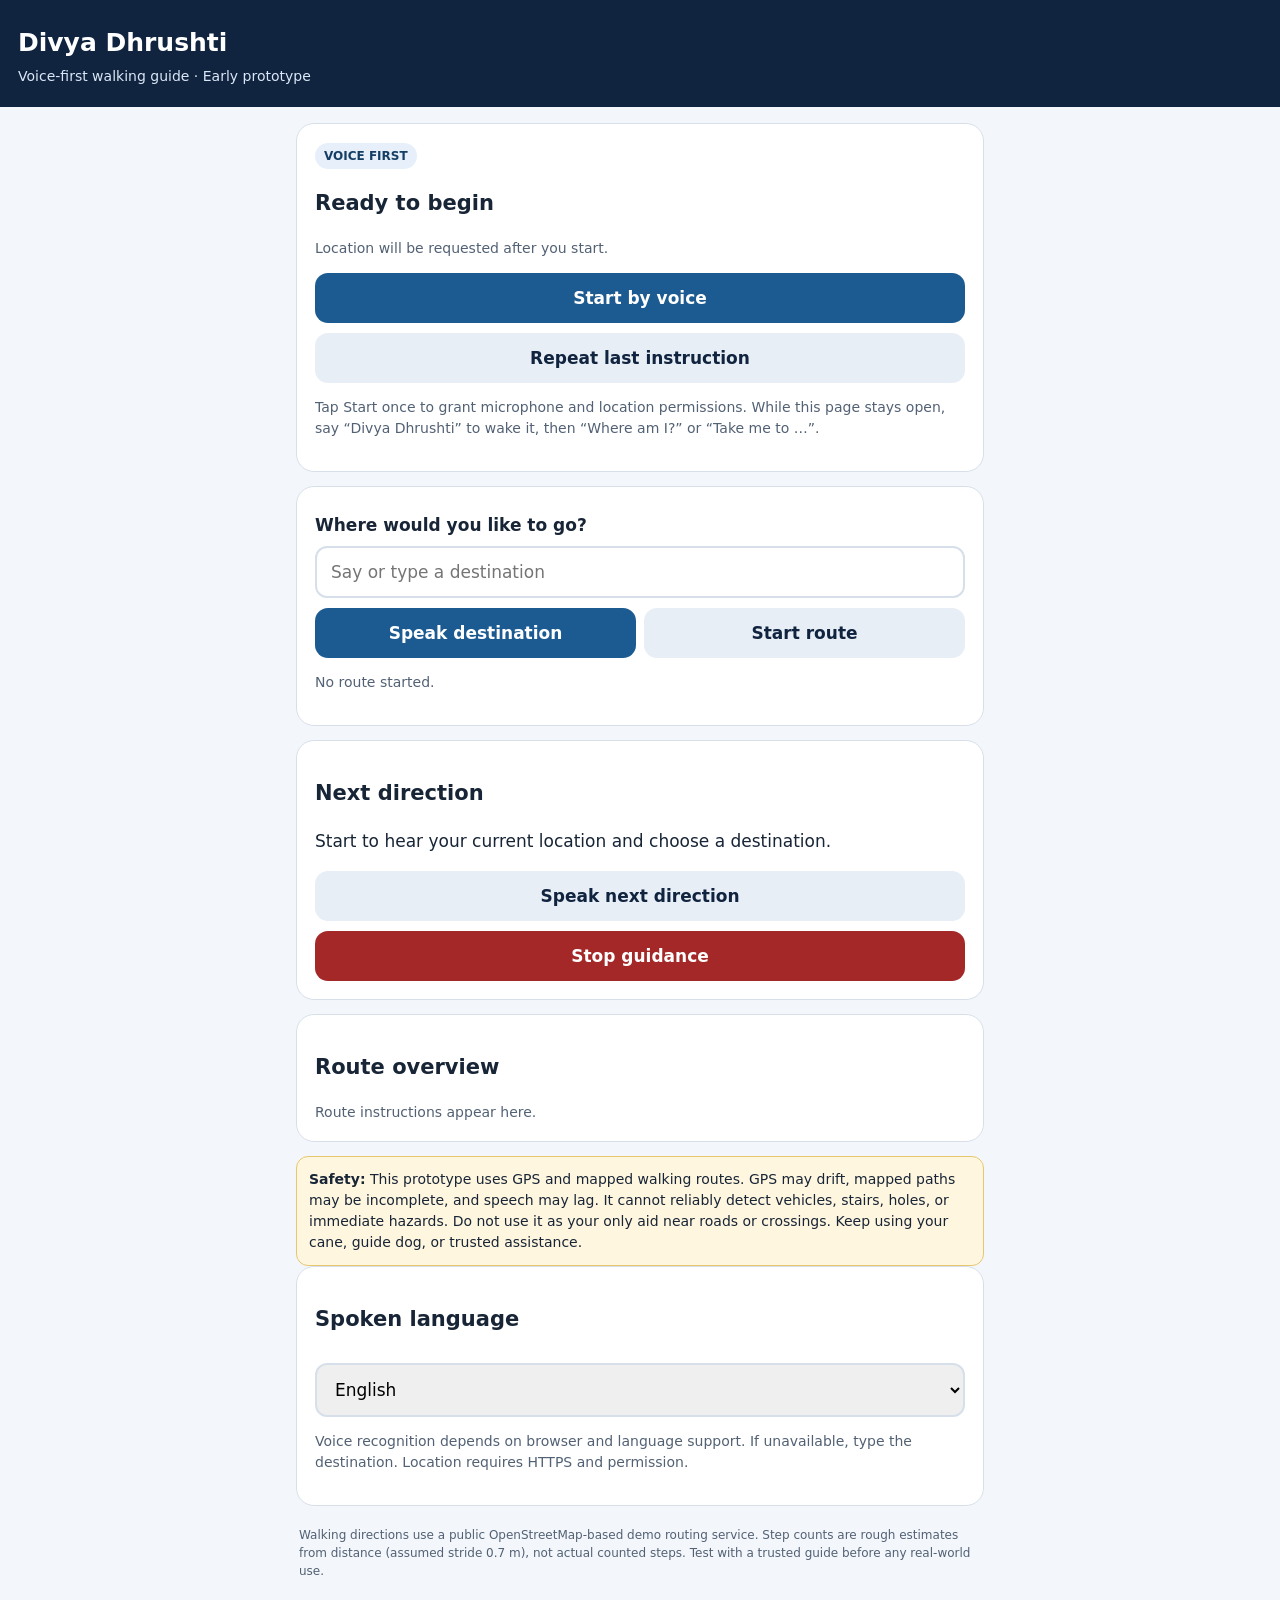
==== commit 52962e57: "Make voice walking guide the primary Divya Dhrushti experience" ====
--- a/index.html
+++ b/index.html
@@ -1,51 +1 @@
-<!DOCTYPE html>
-<html lang="en">
-<head><style>
-@font-face {
-  font-family: "Optimistic";
-  font-style: normal;
-  font-weight: 400 600;
-  font-display: swap;
-  src: url("/fonts/OptimisticAI_VF_Optimized.woff2") format("woff2");
-}
-@font-face {
-  font-family: "Optimistic Mono";
-  font-style: normal;
-  font-weight: 400;
-  font-display: swap;
-  src: url("/fonts/OptimisticMono_W_TextRegular.woff2") format("woff2");
-}
-:where(html) {
-  font-family: "Optimistic", system-ui, sans-serif;
-}
-:where(code, pre, kbd, samp) {
-  font-family: "Optimistic Mono", ui-monospace, monospace;
-}
-</style>
-  <meta charset="UTF-8">
-  <meta name="viewport" content="width=device-width, initial-scale=1">
-  <title>React Artifact</title>
-  <style>*,:after,:before{--tw-border-spacing-x:0;--tw-border-spacing-y:0;--tw-translate-x:0;--tw-translate-y:0;--tw-rotate:0;--tw-skew-x:0;--tw-skew-y:0;--tw-scale-x:1;--tw-scale-y:1;--tw-pan-x: ;--tw-pan-y: ;--tw-pinch-zoom: ;--tw-scroll-snap-strictness:proximity;--tw-gradient-from-position: ;--tw-gradient-via-position: ;--tw-gradient-to-position: ;--tw-ordinal: ;--tw-slashed-zero: ;--tw-numeric-figure: ;--tw-numeric-spacing: ;--tw-numeric-fraction: ;--tw-ring-inset: ;--tw-ring-offset-width:0px;--tw-ring-offset-color:#fff;--tw-ring-color:rgba(59,130,246,.5);--tw-ring-offset-shadow:0 0 #0000;--tw-ring-shadow:0 0 #0000;--tw-shadow:0 0 #0000;--tw-shadow-colored:0 0 #0000;--tw-blur: ;--tw-brightness: ;--tw-contrast: ;--tw-grayscale: ;--tw-hue-rotate: ;--tw-invert: ;--tw-saturate: ;--tw-sepia: ;--tw-drop-shadow: ;--tw-backdrop-blur: ;--tw-backdrop-brightness: ;--tw-backdrop-contrast: ;--tw-backdrop-grayscale: ;--tw-backdrop-hue-rotate: ;--tw-backdrop-invert: ;--tw-backdrop-opacity: ;--tw-backdrop-saturate: ;--tw-backdrop-sepia: ;--tw-contain-size: ;--tw-contain-layout: ;--tw-contain-paint: ;--tw-contain-style: }::backdrop{--tw-border-spacing-x:0;--tw-border-spacing-y:0;--tw-translate-x:0;--tw-translate-y:0;--tw-rotate:0;--tw-skew-x:0;--tw-skew-y:0;--tw-scale-x:1;--tw-scale-y:1;--tw-pan-x: ;--tw-pan-y: ;--tw-pinch-zoom: ;--tw-scroll-snap-strictness:proximity;--tw-gradient-from-position: ;--tw-gradient-via-position: ;--tw-gradient-to-position: ;--tw-ordinal: ;--tw-slashed-zero: ;--tw-numeric-figure: ;--tw-numeric-spacing: ;--tw-numeric-fraction: ;--tw-ring-inset: ;--tw-ring-offset-width:0px;--tw-ring-offset-color:#fff;--tw-ring-color:rgba(59,130,246,.5);--tw-ring-offset-shadow:0 0 #0000;--tw-ring-shadow:0 0 #0000;--tw-shadow:0 0 #0000;--tw-shadow-colored:0 0 #0000;--tw-blur: ;--tw-brightness: ;--tw-contrast: ;--tw-grayscale: ;--tw-hue-rotate: ;--tw-invert: ;--tw-saturate: ;--tw-sepia: ;--tw-drop-shadow: ;--tw-backdrop-blur: ;--tw-backdrop-brightness: ;--tw-backdrop-contrast: ;--tw-backdrop-grayscale: ;--tw-backdrop-hue-rotate: ;--tw-backdrop-invert: ;--tw-backdrop-opacity: ;--tw-backdrop-saturate: ;--tw-backdrop-sepia: ;--tw-contain-size: ;--tw-contain-layout: ;--tw-contain-paint: ;--tw-contain-style: }/*! tailwindcss v3.4.18 | MIT License | https://tailwindcss.com*/*,:after,:before{box-sizing:border-box;border:0 solid #e5e7eb}:after,:before{--tw-content:""}:host,html{line-height:1.5;-webkit-text-size-adjust:100%;-moz-tab-size:4;-o-tab-size:4;tab-size:4;font-family:ui-sans-serif,system-ui,sans-serif,Apple Color Emoji,Segoe UI Emoji,Segoe UI Symbol,Noto Color Emoji;font-feature-settings:normal;font-variation-settings:normal;-webkit-tap-highlight-color:transparent}body{line-height:inherit}hr{height:0;color:inherit;border-top-width:1px}abbr:where([title]){-webkit-text-decoration:underline dotted;text-decoration:underline dotted}h1,h2,h3,h4,h5,h6{font-size:inherit;font-weight:inherit}a{color:inherit;text-decoration:inherit}b,strong{font-weight:bolder}code,kbd,pre,samp{font-family:ui-monospace,SFMono-Regular,Menlo,Monaco,Consolas,Liberation Mono,Courier New,monospace;font-feature-settings:normal;font-variation-settings:normal;font-size:1em}small{font-size:80%}sub,sup{font-size:75%;line-height:0;position:relative;vertical-align:baseline}sub{bottom:-.25em}sup{top:-.5em}table{text-indent:0;border-color:inherit;border-collapse:collapse}button,input,optgroup,select,textarea{font-family:inherit;font-feature-settings:inherit;font-variation-settings:inherit;font-size:100%;font-weight:inherit;line-height:inherit;letter-spacing:inherit;color:inherit;margin:0;padding:0}button,select{text-transform:none}button,input:where([type=button]),input:where([type=reset]),input:where([type=submit]){-webkit-appearance:button;background-color:transparent;background-image:none}:-moz-focusring{outline:auto}:-moz-ui-invalid{box-shadow:none}progress{vertical-align:baseline}::-webkit-inner-spin-button,::-webkit-outer-spin-button{height:auto}[type=search]{-webkit-appearance:textfield;outline-offset:-2px}::-webkit-search-decoration{-webkit-appearance:none}::-webkit-file-upload-button{-webkit-appearance:button;font:inherit}summary{display:list-item}blockquote,dd,dl,figure,h1,h2,h3,h4,h5,h6,hr,p,pre{margin:0}fieldset{margin:0}fieldset,legend{padding:0}menu,ol,ul{list-style:none;margin:0;padding:0}dialog{padding:0}textarea{resize:vertical}input::-moz-placeholder,textarea::-moz-placeholder{opacity:1;color:#9ca3af}input::placeholder,textarea::placeholder{opacity:1;color:#9ca3af}[role=button],button{cursor:pointer}:disabled{cursor:default}audio,canvas,embed,iframe,img,object,svg,video{display:block;vertical-align:middle}img,video{max-width:100%;height:auto}[hidden]:where(:not([hidden=until-found])){display:none}.fixed{position:fixed}.absolute{position:absolute}.relative{position:relative}.sticky{position:sticky}.inset-0{inset:0}.top-\[var\(--safe-area-inset-top\)\]{top:var(--safe-area-inset-top)}.z-30{z-index:30}.mx-auto{margin-left:auto;margin-right:auto}.ml-3{margin-left:.75rem}.mt-0\.5{margin-top:.125rem}.mt-1{margin-top:.25rem}.mt-2{margin-top:.5rem}.mt-3{margin-top:.75rem}.mt-4{margin-top:1rem}.mt-5{margin-top:1.25rem}.mt-6{margin-top:1.5rem}.block{display:block}.inline-block{display:inline-block}.flex{display:flex}.inline-flex{display:inline-flex}.grid{display:grid}.hidden{display:none}.h-10{height:2.5rem}.h-2{height:.5rem}.h-3{height:.75rem}.h-4{height:1rem}.h-8{height:2rem}.h-\[132px\]{height:132px}.h-\[96px\]{height:96px}.h-full{height:100%}.max-h-\[220px\]{max-height:220px}.max-h-\[360px\]{max-height:360px}.min-h-\[20px\]{min-height:20px}.min-h-screen{min-height:100vh}.w-10{width:2.5rem}.w-2{width:.5rem}.w-4{width:1rem}.w-8{width:2rem}.w-\[132px\]{width:132px}.w-\[96px\]{width:96px}.w-full{width:100%}.max-w-\[1120px\]{max-width:1120px}.max-w-\[180px\]{max-width:180px}.max-w-\[48ch\]{max-width:48ch}.max-w-\[560px\]{max-width:560px}.max-w-\[60ch\]{max-width:60ch}.flex-1{flex:1 1 0%}.shrink-0{flex-shrink:0}@keyframes ping{75%,to{transform:scale(2);opacity:0}}.animate-ping{animation:ping 1s cubic-bezier(0,0,.2,1) infinite}@keyframes pulse{50%{opacity:.5}}.animate-pulse{animation:pulse 2s cubic-bezier(.4,0,.6,1) infinite}.list-decimal{list-style-type:decimal}.grid-cols-1{grid-template-columns:repeat(1,minmax(0,1fr))}.grid-cols-2{grid-template-columns:repeat(2,minmax(0,1fr))}.flex-col{flex-direction:column}.flex-wrap{flex-wrap:wrap}.place-items-center{place-items:center}.items-start{align-items:flex-start}.items-center{align-items:center}.justify-center{justify-content:center}.justify-between{justify-content:space-between}.gap-2{gap:.5rem}.gap-3{gap:.75rem}.gap-4{gap:1rem}.gap-6{gap:1.5rem}.gap-8{gap:2rem}.space-y-1>:not([hidden])~:not([hidden]){--tw-space-y-reverse:0;margin-top:calc(.25rem*(1 - var(--tw-space-y-reverse)));margin-bottom:calc(.25rem*var(--tw-space-y-reverse))}.space-y-2>:not([hidden])~:not([hidden]){--tw-space-y-reverse:0;margin-top:calc(.5rem*(1 - var(--tw-space-y-reverse)));margin-bottom:calc(.5rem*var(--tw-space-y-reverse))}.space-y-3>:not([hidden])~:not([hidden]){--tw-space-y-reverse:0;margin-top:calc(.75rem*(1 - var(--tw-space-y-reverse)));margin-bottom:calc(.75rem*var(--tw-space-y-reverse))}.space-y-4>:not([hidden])~:not([hidden]){--tw-space-y-reverse:0;margin-top:calc(1rem*(1 - var(--tw-space-y-reverse)));margin-bottom:calc(1rem*var(--tw-space-y-reverse))}.space-y-6>:not([hidden])~:not([hidden]){--tw-space-y-reverse:0;margin-top:calc(1.5rem*(1 - var(--tw-space-y-reverse)));margin-bottom:calc(1.5rem*var(--tw-space-y-reverse))}.overflow-auto{overflow:auto}.overflow-hidden,.truncate{overflow:hidden}.truncate{text-overflow:ellipsis;white-space:nowrap}.rounded{border-radius:.25rem}.rounded-\[10px\]{border-radius:10px}.rounded-\[12px\]{border-radius:12px}.rounded-\[14px\]{border-radius:14px}.rounded-\[16px\]{border-radius:16px}.rounded-\[18px\]{border-radius:18px}.rounded-\[20px\]{border-radius:20px}.rounded-\[24px\]{border-radius:24px}.rounded-full{border-radius:9999px}.border{border-width:1px}.border-2{border-width:2px}.border-b{border-bottom-width:1px}.border-t{border-top-width:1px}.border-\[\#1a274d\]{--tw-border-opacity:1;border-color:rgb(26 39 77/var(--tw-border-opacity,1))}.border-\[\#d9deff\]{--tw-border-opacity:1;border-color:rgb(217 222 255/var(--tw-border-opacity,1))}.border-\[\#e8eafd\]{--tw-border-opacity:1;border-color:rgb(232 234 253/var(--tw-border-opacity,1))}.border-\[\#ffe58a\]{--tw-border-opacity:1;border-color:rgb(255 229 138/var(--tw-border-opacity,1))}.border-\[var\(--accent\)\]{border-color:var(--accent)}.border-\[var\(--border\)\]{border-color:var(--border)}.border-\[var\(--primary\)\]{border-color:var(--primary)}.border-amber-200{--tw-border-opacity:1;border-color:rgb(253 230 138/var(--tw-border-opacity,1))}.border-black{--tw-border-opacity:1;border-color:rgb(0 0 0/var(--tw-border-opacity,1))}.border-white\/15{border-color:hsla(0,0%,100%,.15)}.border-white\/20{border-color:hsla(0,0%,100%,.2)}.bg-\[\#0a1026\]{--tw-bg-opacity:1;background-color:rgb(10 16 38/var(--tw-bg-opacity,1))}.bg-\[\#0a2a5e\]{--tw-bg-opacity:1;background-color:rgb(10 42 94/var(--tw-bg-opacity,1))}.bg-\[\#eef1ff\]{--tw-bg-opacity:1;background-color:rgb(238 241 255/var(--tw-bg-opacity,1))}.bg-\[\#f7f8ff\]{--tw-bg-opacity:1;background-color:rgb(247 248 255/var(--tw-bg-opacity,1))}.bg-\[\#fff9db\]{--tw-bg-opacity:1;background-color:rgb(255 249 219/var(--tw-bg-opacity,1))}.bg-\[var\(--accent\)\]{background-color:var(--accent)}.bg-\[var\(--bg\)\]{background-color:var(--bg)}.bg-\[var\(--primary\)\]{background-color:var(--primary)}.bg-\[var\(--surface\)\]{background-color:var(--surface)}.bg-amber-100{--tw-bg-opacity:1;background-color:rgb(254 243 199/var(--tw-bg-opacity,1))}.bg-amber-50{--tw-bg-opacity:1;background-color:rgb(255 251 235/var(--tw-bg-opacity,1))}.bg-amber-900{--tw-bg-opacity:1;background-color:rgb(120 53 15/var(--tw-bg-opacity,1))}.bg-black{--tw-bg-opacity:1;background-color:rgb(0 0 0/var(--tw-bg-opacity,1))}.bg-black\/40{background-color:rgba(0,0,0,.4)}.bg-emerald-100{--tw-bg-opacity:1;background-color:rgb(209 250 229/var(--tw-bg-opacity,1))}.bg-emerald-400{--tw-bg-opacity:1;background-color:rgb(52 211 153/var(--tw-bg-opacity,1))}.bg-slate-100{--tw-bg-opacity:1;background-color:rgb(241 245 249/var(--tw-bg-opacity,1))}.bg-white{--tw-bg-opacity:1;background-color:rgb(255 255 255/var(--tw-bg-opacity,1))}.bg-white\/10{background-color:hsla(0,0%,100%,.1)}.bg-white\/15{background-color:hsla(0,0%,100%,.15)}.p-2{padding:.5rem}.p-3{padding:.75rem}.p-4{padding:1rem}.p-5{padding:1.25rem}.px-1\.5{padding-left:.375rem;padding-right:.375rem}.px-2{padding-left:.5rem;padding-right:.5rem}.px-2\.5{padding-left:.625rem;padding-right:.625rem}.px-3{padding-left:.75rem;padding-right:.75rem}.px-4{padding-left:1rem;padding-right:1rem}.px-5{padding-left:1.25rem;padding-right:1.25rem}.px-6{padding-left:1.5rem;padding-right:1.5rem}.py-0\.5{padding-top:.125rem;padding-bottom:.125rem}.py-1{padding-top:.25rem;padding-bottom:.25rem}.py-1\.5{padding-top:.375rem;padding-bottom:.375rem}.py-10{padding-top:2.5rem;padding-bottom:2.5rem}.py-2{padding-top:.5rem;padding-bottom:.5rem}.py-2\.5{padding-top:.625rem;padding-bottom:.625rem}.py-3{padding-top:.75rem;padding-bottom:.75rem}.py-6{padding-top:1.5rem;padding-bottom:1.5rem}.pl-5{padding-left:1.25rem}.pr-1{padding-right:.25rem}.pt-4{padding-top:1rem}.text-center{text-align:center}.font-mono{font-family:ui-monospace,SFMono-Regular,Menlo,Monaco,Consolas,Liberation Mono,Courier New,monospace}.text-\[10px\]{font-size:10px}.text-\[11px\]{font-size:11px}.text-\[12px\]{font-size:12px}.text-\[13px\]{font-size:13px}.text-\[14px\]{font-size:14px}.text-\[15px\]{font-size:15px}.text-\[16px\]{font-size:16px}.text-\[18px\]{font-size:18px}.text-\[20px\]{font-size:20px}.text-\[22px\]{font-size:22px}.text-\[32px\]{font-size:32px}.text-\[40px\]{font-size:40px}.text-\[44px\]{font-size:44px}.text-xs{font-size:.75rem;line-height:1rem}.font-black{font-weight:900}.font-bold{font-weight:700}.font-medium{font-weight:500}.font-semibold{font-weight:600}.leading-4{line-height:1rem}.leading-5{line-height:1.25rem}.leading-6{line-height:1.5rem}.leading-7{line-height:1.75rem}.leading-\[0\.95\]{line-height:.95}.leading-none{line-height:1}.tracking-\[0\.12em\]{letter-spacing:.12em}.tracking-\[0\.18em\]{letter-spacing:.18em}.tracking-tight{letter-spacing:-.025em}.tracking-wide{letter-spacing:.025em}.tracking-widest{letter-spacing:.1em}.text-\[\#8a6d00\]{--tw-text-opacity:1;color:rgb(138 109 0/var(--tw-text-opacity,1))}.text-\[\#8a6d00\]\/70{color:rgba(138,109,0,.7)}.text-\[\#d6deff\]{--tw-text-opacity:1;color:rgb(214 222 255/var(--tw-text-opacity,1))}.text-\[var\(--accent\)\]{color:var(--accent)}.text-\[var\(--muted\)\]{color:var(--muted)}.text-\[var\(--primary\)\]{color:var(--primary)}.text-\[var\(--text\)\]{color:var(--text)}.text-amber-600{--tw-text-opacity:1;color:rgb(217 119 6/var(--tw-text-opacity,1))}.text-amber-700{--tw-text-opacity:1;color:rgb(180 83 9/var(--tw-text-opacity,1))}.text-amber-800{--tw-text-opacity:1;color:rgb(146 64 14/var(--tw-text-opacity,1))}.text-amber-900{--tw-text-opacity:1;color:rgb(120 53 15/var(--tw-text-opacity,1))}.text-black{--tw-text-opacity:1;color:rgb(0 0 0/var(--tw-text-opacity,1))}.text-emerald-600{--tw-text-opacity:1;color:rgb(5 150 105/var(--tw-text-opacity,1))}.text-emerald-700{--tw-text-opacity:1;color:rgb(4 120 87/var(--tw-text-opacity,1))}.text-emerald-800{--tw-text-opacity:1;color:rgb(6 95 70/var(--tw-text-opacity,1))}.text-slate-600{--tw-text-opacity:1;color:rgb(71 85 105/var(--tw-text-opacity,1))}.text-white{--tw-text-opacity:1;color:rgb(255 255 255/var(--tw-text-opacity,1))}.text-white\/60{color:hsla(0,0%,100%,.6)}.text-white\/80{color:hsla(0,0%,100%,.8)}.text-white\/90{color:hsla(0,0%,100%,.9)}.underline{text-decoration-line:underline}.accent-\[var\(--primary\)\]{accent-color:var(--primary)}.opacity-\[0\.08\]{opacity:.08}.shadow-\[0_10px_24px_rgba\(255\2c 204\2c 0\2c 0\.4\)\]{--tw-shadow:0 10px 24px rgba(255,204,0,.4);--tw-shadow-colored:0 10px 24px var(--tw-shadow-color);box-shadow:var(--tw-ring-offset-shadow,0 0 #0000),var(--tw-ring-shadow,0 0 #0000),var(--tw-shadow)}.shadow-\[0_12px_30px_rgba\(10\2c 42\2c 94\2c 0\.35\)\]{--tw-shadow:0 12px 30px rgba(10,42,94,.35);--tw-shadow-colored:0 12px 30px var(--tw-shadow-color);box-shadow:var(--tw-ring-offset-shadow,0 0 #0000),var(--tw-ring-shadow,0 0 #0000),var(--tw-shadow)}.shadow-\[0_20px_60px_rgba\(0\2c 0\2c 0\2c 0\.25\)\]{--tw-shadow:0 20px 60px rgba(0,0,0,.25);--tw-shadow-colored:0 20px 60px var(--tw-shadow-color);box-shadow:var(--tw-ring-offset-shadow,0 0 #0000),var(--tw-ring-shadow,0 0 #0000),var(--tw-shadow)}.shadow-\[0_8px_30px_rgba\(10\2c 42\2c 94\2c 0\.06\)\]{--tw-shadow:0 8px 30px rgba(10,42,94,.06);--tw-shadow-colored:0 8px 30px var(--tw-shadow-color);box-shadow:var(--tw-ring-offset-shadow,0 0 #0000),var(--tw-ring-shadow,0 0 #0000),var(--tw-shadow)}.outline-none{outline:2px solid transparent;outline-offset:2px}.filter{filter:var(--tw-blur) var(--tw-brightness) var(--tw-contrast) var(--tw-grayscale) var(--tw-hue-rotate) var(--tw-invert) var(--tw-saturate) var(--tw-sepia) var(--tw-drop-shadow)}.transition{transition-property:color,background-color,border-color,text-decoration-color,fill,stroke,opacity,box-shadow,transform,filter,backdrop-filter;transition-timing-function:cubic-bezier(.4,0,.2,1);transition-duration:.15s}.transition-all{transition-property:all;transition-timing-function:cubic-bezier(.4,0,.2,1);transition-duration:.15s}.ease-in-out{transition-timing-function:cubic-bezier(.4,0,.2,1)}.\[out\:json\]{out:json}.\[timeout\:12\]{timeout:12}:root{--primary:#0a2a5e;--primary-2:#12397a;--accent:#fc0;--bg:#f7f8ff;--surface:#fff;--text:#0e172e;--muted:#6b7590;--border:#e8eafd;--safe-area-inset-top:env(safe-area-inset-top,0px)}*{font-family:Noto Sans Kannada,system-ui,-apple-system,Segoe UI,Roboto,sans-serif}body{background:var(--bg);color:var(--text);margin:0;-webkit-font-smoothing:antialiased}@keyframes pulse-ring{0%{transform:scale(.8);opacity:1}to{transform:scale(1.6);opacity:0}}@keyframes mic-bob{0%,to{transform:translateY(0)}50%{transform:translateY(-3px)}}.selection\:bg-\[var\(--accent\)\] ::-moz-selection{background-color:var(--accent)}.selection\:bg-\[var\(--accent\)\] ::selection{background-color:var(--accent)}.selection\:bg-\[var\(--accent\)\]::-moz-selection{background-color:var(--accent)}.selection\:bg-\[var\(--accent\)\]::selection{background-color:var(--accent)}.hover\:border-\[var\(--primary\)\]:hover{border-color:var(--primary)}.hover\:bg-white\/90:hover{background-color:hsla(0,0%,100%,.9)}.hover\:brightness-105:hover{--tw-brightness:brightness(1.05)}.hover\:brightness-105:hover,.hover\:brightness-110:hover{filter:var(--tw-blur) var(--tw-brightness) var(--tw-contrast) var(--tw-grayscale) var(--tw-hue-rotate) var(--tw-invert) var(--tw-saturate) var(--tw-sepia) var(--tw-drop-shadow)}.hover\:brightness-110:hover{--tw-brightness:brightness(1.1)}.focus\:border-\[var\(--primary\)\]:focus{border-color:var(--primary)}.active\:scale-\[0\.96\]:active{--tw-scale-x:0.96;--tw-scale-y:0.96}.active\:scale-\[0\.96\]:active,.active\:scale-\[0\.98\]:active{transform:translate(var(--tw-translate-x),var(--tw-translate-y)) rotate(var(--tw-rotate)) skewX(var(--tw-skew-x)) skewY(var(--tw-skew-y)) scaleX(var(--tw-scale-x)) scaleY(var(--tw-scale-y))}.active\:scale-\[0\.98\]:active{--tw-scale-x:0.98;--tw-scale-y:0.98}.disabled\:opacity-60:disabled{opacity:.6}@media (min-width:640px){.sm\:flex{display:flex}.sm\:grid-cols-2{grid-template-columns:repeat(2,minmax(0,1fr))}.sm\:grid-cols-3{grid-template-columns:repeat(3,minmax(0,1fr))}.sm\:space-y-8>:not([hidden])~:not([hidden]){--tw-space-y-reverse:0;margin-top:calc(2rem*(1 - var(--tw-space-y-reverse)));margin-bottom:calc(2rem*var(--tw-space-y-reverse))}.sm\:p-7{padding:1.75rem}.sm\:px-6{padding-left:1.5rem;padding-right:1.5rem}.sm\:py-10{padding-top:2.5rem;padding-bottom:2.5rem}.sm\:py-16{padding-top:4rem;padding-bottom:4rem}.sm\:text-\[14px\]{font-size:14px}.sm\:text-\[20px\]{font-size:20px}.sm\:text-\[28px\]{font-size:28px}.sm\:text-\[64px\]{font-size:64px}}@media (min-width:1024px){.lg\:w-\[360px\]{width:360px}.lg\:grid-cols-2{grid-template-columns:repeat(2,minmax(0,1fr))}.lg\:grid-cols-4{grid-template-columns:repeat(4,minmax(0,1fr))}.lg\:grid-cols-\[1\.1fr_0\.9fr\]{grid-template-columns:1.1fr .9fr}.lg\:grid-cols-\[1\.2fr_0\.8fr\]{grid-template-columns:1.2fr .8fr}.lg\:flex-row{flex-direction:row}}</style>
-</head>
-<body>
-  <div id="root"></div>
-  
-  <script type="module">var xf=Object.create;var{getPrototypeOf:Af,defineProperty:su,getOwnPropertyNames:Kf}=Object;var Yf=Object.prototype.hasOwnProperty;var Tn=(e,n,t)=>{t=e!=null?xf(Af(e)):{};let r=n||!e||!e.__esModule?su(t,"default",{value:e,enumerable:!0}):t;for(let l of Kf(e))if(!Yf.call(r,l))su(r,l,{get:()=>e[l],enumerable:!0});return r};var Rr=(e,n)=>()=>(n||e((n={exports:{}}).exports,n),n.exports);var Xf=(e,n)=>{for(var t in n)su(e,t,{get:n[t],enumerable:!0,configurable:!0,set:(r)=>n[t]=()=>r})};var Zf=(e,n)=>()=>(e&&(n=e(e=0)),n);var Tt=Rr((cd)=>{var Nt=Symbol.for("react.element"),Jf=Symbol.for("react.portal"),Gf=Symbol.for("react.fragment"),qf=Symbol.for("react.strict_mode"),jf=Symbol.for("react.profiler"),bf=Symbol.for("react.provider"),ed=Symbol.for("react.context"),nd=Symbol.for("react.forward_ref"),td=Symbol.for("react.suspense"),rd=Symbol.for("react.memo"),ld=Symbol.for("react.lazy"),Ai=Symbol.iterator;function ud(e){if(e===null||typeof e!=="object")return null;return e=Ai&&e[Ai]||e["@@iterator"],typeof e==="function"?e:null}var Xi={isMounted:function(){return!1},enqueueForceUpdate:function(){},enqueueReplaceState:function(){},enqueueSetState:function(){}},Zi=Object.assign,Ji={};function Xn(e,n,t){this.props=e,this.context=n,this.refs=Ji,this.updater=t||Xi}Xn.prototype.isReactComponent={};Xn.prototype.setState=function(e,n){if(typeof e!=="object"&&typeof e!=="function"&&e!=null)throw Error("setState(...): takes an object of state variables to update or a function which returns an object of state variables.");this.updater.enqueueSetState(this,e,n,"setState")};Xn.prototype.forceUpdate=function(e){this.updater.enqueueForceUpdate(this,e,"forceUpdate")};function Gi(){}Gi.prototype=Xn.prototype;function fu(e,n,t){this.props=e,this.context=n,this.refs=Ji,this.updater=t||Xi}var du=fu.prototype=new Gi;du.constructor=fu;Zi(du,Xn.prototype);du.isPureReactComponent=!0;var Ki=Array.isArray,qi=Object.prototype.hasOwnProperty,pu={current:null},ji={key:!0,ref:!0,__self:!0,__source:!0};function bi(e,n,t){var r,l={},u=null,o=null;if(n!=null)for(r in n.ref!==void 0&&(o=n.ref),n.key!==void 0&&(u=""+n.key),n)qi.call(n,r)&&!ji.hasOwnProperty(r)&&(l[r]=n[r]);var i=arguments.length-2;if(i===1)l.children=t;else if(1<i){for(var a=Array(i),f=0;f<i;f++)a[f]=arguments[f+2];l.children=a}if(e&&e.defaultProps)for(r in i=e.defaultProps,i)l[r]===void 0&&(l[r]=i[r]);return{$$typeof:Nt,type:e,key:u,ref:o,props:l,_owner:pu.current}}function od(e,n){return{$$typeof:Nt,type:e.type,key:n,ref:e.ref,props:e.props,_owner:e._owner}}function mu(e){return typeof e==="object"&&e!==null&&e.$$typeof===Nt}function id(e){var n={"=":"=0",":":"=2"};return"$"+e.replace(/[=:]/g,function(t){return n[t]})}var Yi=/\/+/g;function cu(e,n){return typeof e==="object"&&e!==null&&e.key!=null?id(""+e.key):n.toString(36)}function Dr(e,n,t,r,l){var u=typeof e;if(u==="undefined"||u==="boolean")e=null;var o=!1;if(e===null)o=!0;else switch(u){case"string":case"number":o=!0;break;case"object":switch(e.$$typeof){case Nt:case Jf:o=!0}}if(o)return o=e,l=l(o),e=r===""?"."+cu(o,0):r,Ki(l)?(t="",e!=null&&(t=e.replace(Yi,"$&/")+"/"),Dr(l,n,t,"",function(f){return f})):l!=null&&(mu(l)&&(l=od(l,t+(!l.key||o&&o.key===l.key?"":(""+l.key).replace(Yi,"$&/")+"/")+e)),n.push(l)),1;if(o=0,r=r===""?".":r+":",Ki(e))for(var i=0;i<e.length;i++){u=e[i];var a=r+cu(u,i);o+=Dr(u,n,t,a,l)}else if(a=ud(e),typeof a==="function")for(e=a.call(e),i=0;!(u=e.next()).done;)u=u.value,a=r+cu(u,i++),o+=Dr(u,n,t,a,l);else if(u==="object")throw n=String(e),Error("Objects are not valid as a React child (found: "+(n==="[object Object]"?"object with keys {"+Object.keys(e).join(", ")+"}":n)+"). If you meant to render a collection of children, use an array instead.");return o}function Ir(e,n,t){if(e==null)return e;var r=[],l=0;return Dr(e,r,"","",function(u){return n.call(t,u,l++)}),r}function ad(e){if(e._status===-1){var n=e._result;n=n(),n.then(function(t){if(e._status===0||e._status===-1)e._status=1,e._result=t},function(t){if(e._status===0||e._status===-1)e._status=2,e._result=t}),e._status===-1&&(e._status=0,e._result=n)}if(e._status===1)return e._result.default;throw e._result}var de={current:null},Fr={transition:null},sd={ReactCurrentDispatcher:de,ReactCurrentBatchConfig:Fr,ReactCurrentOwner:pu};function ea(){throw Error("act(...) is not supported in production builds of React.")}cd.Children={map:Ir,forEach:function(e,n,t){Ir(e,function(){n.apply(this,arguments)},t)},count:function(e){var n=0;return Ir(e,function(){n++}),n},toArray:function(e){return Ir(e,function(n){return n})||[]},only:function(e){if(!mu(e))throw Error("React.Children.only expected to receive a single React element child.");return e}};cd.Component=Xn;cd.Fragment=Gf;cd.Profiler=jf;cd.PureComponent=fu;cd.StrictMode=qf;cd.Suspense=td;cd.__SECRET_INTERNALS_DO_NOT_USE_OR_YOU_WILL_BE_FIRED=sd;cd.act=ea;cd.cloneElement=function(e,n,t){if(e===null||e===void 0)throw Error("React.cloneElement(...): The argument must be a React element, but you passed "+e+".");var r=Zi({},e.props),l=e.key,u=e.ref,o=e._owner;if(n!=null){if(n.ref!==void 0&&(u=n.ref,o=pu.current),n.key!==void 0&&(l=""+n.key),e.type&&e.type.defaultProps)var i=e.type.defaultProps;for(a in n)qi.call(n,a)&&!ji.hasOwnProperty(a)&&(r[a]=n[a]===void 0&&i!==void 0?i[a]:n[a])}var a=arguments.length-2;if(a===1)r.children=t;else if(1<a){i=Array(a);for(var f=0;f<a;f++)i[f]=arguments[f+2];r.children=i}return{$$typeof:Nt,type:e.type,key:l,ref:u,props:r,_owner:o}};cd.createContext=function(e){return e={$$typeof:ed,_currentValue:e,_currentValue2:e,_threadCount:0,Provider:null,Consumer:null,_defaultValue:null,_globalName:null},e.Provider={$$typeof:bf,_context:e},e.Consumer=e};cd.createElement=bi;cd.createFactory=function(e){var n=bi.bind(null,e);return n.type=e,n};cd.createRef=function(){return{current:null}};cd.forwardRef=function(e){return{$$typeof:nd,render:e}};cd.isValidElement=mu;cd.lazy=function(e){return{$$typeof:ld,_payload:{_status:-1,_result:e},_init:ad}};cd.memo=function(e,n){return{$$typeof:rd,type:e,compare:n===void 0?null:n}};cd.startTransition=function(e){var n=Fr.transition;Fr.transition={};try{e()}finally{Fr.transition=n}};cd.unstable_act=ea;cd.useCallback=function(e,n){return de.current.useCallback(e,n)};cd.useContext=function(e){return de.current.useContext(e)};cd.useDebugValue=function(){};cd.useDeferredValue=function(e){return de.current.useDeferredValue(e)};cd.useEffect=function(e,n){return de.current.useEffect(e,n)};cd.useId=function(){return de.current.useId()};cd.useImperativeHandle=function(e,n,t){return de.current.useImperativeHandle(e,n,t)};cd.useInsertionEffect=function(e,n){return de.current.useInsertionEffect(e,n)};cd.useLayoutEffect=function(e,n){return de.current.useLayoutEffect(e,n)};cd.useMemo=function(e,n){return de.current.useMemo(e,n)};cd.useReducer=function(e,n,t){return de.current.useReducer(e,n,t)};cd.useRef=function(e){return de.current.useRef(e)};cd.useState=function(e){return de.current.useState(e)};cd.useSyncExternalStore=function(e,n,t){return de.current.useSyncExternalStore(e,n,t)};cd.useTransition=function(){return de.current.useTransition()};cd.version="18.3.1"});var ia=Rr((Zd)=>{function vu(e,n){var t=e.length;e.push(n);e:for(;0<t;){var r=t-1>>>1,l=e[r];if(0<Or(l,n))e[r]=n,e[t]=l,t=r;else break e}}function Fe(e){return e.length===0?null:e[0]}function Br(e){if(e.length===0)return null;var n=e[0],t=e.pop();if(t!==n){e[0]=t;e:for(var r=0,l=e.length,u=l>>>1;r<u;){var o=2*(r+1)-1,i=e[o],a=o+1,f=e[a];if(0>Or(i,t))a<l&&0>Or(f,i)?(e[r]=f,e[a]=t,r=a):(e[r]=i,e[o]=t,r=o);else if(a<l&&0>Or(f,t))e[r]=f,e[a]=t,r=a;else break e}}return n}function Or(e,n){var t=e.sortIndex-n.sortIndex;return t!==0?t:e.id-n.id}if(typeof performance==="object"&&typeof performance.now==="function")yu=performance,Zd.unstable_now=function(){return yu.now()};else Lr=Date,gu=Lr.now(),Zd.unstable_now=function(){return Lr.now()-gu};var yu,Lr,gu,We=[],un=[],Xd=1,Pe=null,oe=3,$r=!1,Rn=!1,It=!1,ta=typeof setTimeout==="function"?setTimeout:null,ra=typeof clearTimeout==="function"?clearTimeout:null,na=typeof setImmediate<"u"?setImmediate:null;typeof navigator<"u"&&navigator.scheduling!==void 0&&navigator.scheduling.isInputPending!==void 0&&navigator.scheduling.isInputPending.bind(navigator.scheduling);function wu(e){for(var n=Fe(un);n!==null;){if(n.callback===null)Br(un);else if(n.startTime<=e)Br(un),n.sortIndex=n.expirationTime,vu(We,n);else break;n=Fe(un)}}function Su(e){if(It=!1,wu(e),!Rn)if(Fe(We)!==null)Rn=!0,Cu(Eu);else{var n=Fe(un);n!==null&&_u(Su,n.startTime-e)}}function Eu(e,n){Rn=!1,It&&(It=!1,ra(Dt),Dt=-1),$r=!0;var t=oe;try{wu(n);for(Pe=Fe(We);Pe!==null&&(!(Pe.expirationTime>n)||e&&!oa());){var r=Pe.callback;if(typeof r==="function"){Pe.callback=null,oe=Pe.priorityLevel;var l=r(Pe.expirationTime<=n);n=Zd.unstable_now(),typeof l==="function"?Pe.callback=l:Pe===Fe(We)&&Br(We),wu(n)}else Br(We);Pe=Fe(We)}if(Pe!==null)var u=!0;else{var o=Fe(un);o!==null&&_u(Su,o.startTime-n),u=!1}return u}finally{Pe=null,oe=t,$r=!1}}var Hr=!1,Mr=null,Dt=-1,la=5,ua=-1;function oa(){return Zd.unstable_now()-ua<la?!1:!0}function hu(){if(Mr!==null){var e=Zd.unstable_now();ua=e;var n=!0;try{n=Mr(!0,e)}finally{n?Rt():(Hr=!1,Mr=null)}}else Hr=!1}var Rt;if(typeof na==="function")Rt=function(){na(hu)};else if(typeof MessageChannel<"u")Ur=new MessageChannel,ku=Ur.port2,Ur.port1.onmessage=hu,Rt=function(){ku.postMessage(null)};else Rt=function(){ta(hu,0)};var Ur,ku;function Cu(e){Mr=e,Hr||(Hr=!0,Rt())}function _u(e,n){Dt=ta(function(){e(Zd.unstable_now())},n)}Zd.unstable_IdlePriority=5;Zd.unstable_ImmediatePriority=1;Zd.unstable_LowPriority=4;Zd.unstable_NormalPriority=3;Zd.unstable_Profiling=null;Zd.unstable_UserBlockingPriority=2;Zd.unstable_cancelCallback=function(e){e.callback=null};Zd.unstable_continueExecution=function(){Rn||$r||(Rn=!0,Cu(Eu))};Zd.unstable_forceFrameRate=function(e){0>e||125<e?console.error("forceFrameRate takes a positive int between 0 and 125, forcing frame rates higher than 125 fps is not supported"):la=0<e?Math.floor(1000/e):5};Zd.unstable_getCurrentPriorityLevel=function(){return oe};Zd.unstable_getFirstCallbackNode=function(){return Fe(We)};Zd.unstable_next=function(e){switch(oe){case 1:case 2:case 3:var n=3;break;default:n=oe}var t=oe;oe=n;try{return e()}finally{oe=t}};Zd.unstable_pauseExecution=function(){};Zd.unstable_requestPaint=function(){};Zd.unstable_runWithPriority=function(e,n){switch(e){case 1:case 2:case 3:case 4:case 5:break;default:e=3}var t=oe;oe=e;try{return n()}finally{oe=t}};Zd.unstable_scheduleCallback=function(e,n,t){var r=Zd.unstable_now();switch(typeof t==="object"&&t!==null?(t=t.delay,t=typeof t==="number"&&0<t?r+t:r):t=r,e){case 1:var l=-1;break;case 2:l=250;break;case 5:l=1073741823;break;case 4:l=1e4;break;default:l=5000}return l=t+l,e={id:Xd++,callback:n,priorityLevel:e,startTime:t,expirationTime:l,sortIndex:-1},t>r?(e.sortIndex=t,vu(un,e),Fe(We)===null&&e===Fe(un)&&(It?(ra(Dt),Dt=-1):It=!0,_u(Su,t-r))):(e.sortIndex=l,vu(We,e),Rn||$r||(Rn=!0,Cu(Eu))),e};Zd.unstable_shouldYield=oa;Zd.unstable_wrapCallback=function(e){var n=oe;return function(){var t=oe;oe=n;try{return e.apply(this,arguments)}finally{oe=t}}}});var Di={};Xf(Di,{version:()=>Ef,unstable_renderSubtreeIntoContainer:()=>Sf,unstable_batchedUpdates:()=>kf,unmountComponentAtNode:()=>wf,render:()=>gf,hydrateRoot:()=>yf,hydrate:()=>vf,flushSync:()=>hf,findDOMNode:()=>mf,createRoot:()=>pf,createPortal:()=>df,__SECRET_INTERNALS_DO_NOT_USE_OR_YOU_WILL_BE_FIRED:()=>ff});function w(e){for(var n="https://reactjs.org/docs/error-decoder.html?invariant="+e,t=1;t<arguments.length;t++)n+="&args[]="+encodeURIComponent(arguments[t]);return"Minified React error #"+e+"; visit "+n+" for the full message or use the non-minified dev environment for full errors and additional helpful warnings."}function xn(e,n){ht(e,n),ht(e+"Capture",n)}function ht(e,n){tr[e]=n;for(e=0;e<n.length;e++)ps.add(n[e])}function mp(e){if(Yu.call(sa,e))return!0;if(Yu.call(aa,e))return!1;if(pp.test(e))return sa[e]=!0;return aa[e]=!0,!1}function hp(e,n,t,r){if(t!==null&&t.type===0)return!1;switch(typeof n){case"function":case"symbol":return!0;case"boolean":if(r)return!1;if(t!==null)return!t.acceptsBooleans;return e=e.toLowerCase().slice(0,5),e!=="data-"&&e!=="aria-";default:return!1}}function vp(e,n,t,r){if(n===null||typeof n>"u"||hp(e,n,t,r))return!0;if(r)return!1;if(t!==null)switch(t.type){case 3:return!n;case 4:return n===!1;case 5:return isNaN(n);case 6:return isNaN(n)||1>n}return!1}function he(e,n,t,r,l,u,o){this.acceptsBooleans=n===2||n===3||n===4,this.attributeName=r,this.attributeNamespace=l,this.mustUseProperty=t,this.propertyName=e,this.type=n,this.sanitizeURL=u,this.removeEmptyString=o}function Qo(e){return e[1].toUpperCase()}function xo(e,n,t,r){var l=ue.hasOwnProperty(n)?ue[n]:null;if(l!==null?l.type!==0:r||!(2<n.length)||n[0]!=="o"&&n[0]!=="O"||n[1]!=="n"&&n[1]!=="N")vp(n,t,l,r)&&(t=null),r||l===null?mp(n)&&(t===null?e.removeAttribute(n):e.setAttribute(n,""+t)):l.mustUseProperty?e[l.propertyName]=t===null?l.type===3?!1:"":t:(n=l.attributeName,r=l.attributeNamespace,t===null?e.removeAttribute(n):(l=l.type,t=l===3||l===4&&t===!0?"":""+t,r?e.setAttributeNS(r,n,t):e.setAttribute(n,t)))}function Ft(e){if(e===null||typeof e!=="object")return null;return e=ca&&e[ca]||e["@@iterator"],typeof e==="function"?e:null}function Ht(e){if(Pu===void 0)try{throw Error()}catch(t){var n=t.stack.trim().match(/\n( *(at )?)/);Pu=n&&n[1]||""}return`
-`+Pu+e}function Nu(e,n){if(!e||zu)return"";zu=!0;var t=Error.prepareStackTrace;Error.prepareStackTrace=void 0;try{if(n)if(n=function(){throw Error()},Object.defineProperty(n.prototype,"props",{set:function(){throw Error()}}),typeof Reflect==="object"&&Reflect.construct){try{Reflect.construct(n,[])}catch(f){var r=f}Reflect.construct(e,[],n)}else{try{n.call()}catch(f){r=f}e.call(n.prototype)}else{try{throw Error()}catch(f){r=f}e()}}catch(f){if(f&&r&&typeof f.stack==="string"){for(var l=f.stack.split(`
-`),u=r.stack.split(`
-`),o=l.length-1,i=u.length-1;1<=o&&0<=i&&l[o]!==u[i];)i--;for(;1<=o&&0<=i;o--,i--)if(l[o]!==u[i]){if(o!==1||i!==1)do if(o--,i--,0>i||l[o]!==u[i]){var a=`
-`+l[o].replace(" at new "," at ");return e.displayName&&a.includes("<anonymous>")&&(a=a.replace("<anonymous>",e.displayName)),a}while(1<=o&&0<=i);break}}}finally{zu=!1,Error.prepareStackTrace=t}return(e=e?e.displayName||e.name:"")?Ht(e):""}function yp(e){switch(e.tag){case 5:return Ht(e.type);case 16:return Ht("Lazy");case 13:return Ht("Suspense");case 19:return Ht("SuspenseList");case 0:case 2:case 15:return e=Nu(e.type,!1),e;case 11:return e=Nu(e.type.render,!1),e;case 1:return e=Nu(e.type,!0),e;default:return""}}function Gu(e){if(e==null)return null;if(typeof e==="function")return e.displayName||e.name||null;if(typeof e==="string")return e;switch(e){case jn:return"Fragment";case qn:return"Portal";case Xu:return"Profiler";case Ao:return"StrictMode";case Zu:return"Suspense";case Ju:return"SuspenseList"}if(typeof e==="object")switch(e.$$typeof){case hs:return(e.displayName||"Context")+".Consumer";case ms:return(e._context.displayName||"Context")+".Provider";case Ko:var n=e.render;return e=e.displayName,e||(e=n.displayName||n.name||"",e=e!==""?"ForwardRef("+e+")":"ForwardRef"),e;case Yo:return n=e.displayName||null,n!==null?n:Gu(e.type)||"Memo";case an:n=e._payload,e=e._init;try{return Gu(e(n))}catch(t){}}return null}function gp(e){var n=e.type;switch(e.tag){case 24:return"Cache";case 9:return(n.displayName||"Context")+".Consumer";case 10:return(n._context.displayName||"Context")+".Provider";case 18:return"DehydratedFragment";case 11:return e=n.render,e=e.displayName||e.name||"",n.displayName||(e!==""?"ForwardRef("+e+")":"ForwardRef");case 7:return"Fragment";case 5:return n;case 4:return"Portal";case 3:return"Root";case 6:return"Text";case 16:return Gu(n);case 8:return n===Ao?"StrictMode":"Mode";case 22:return"Offscreen";case 12:return"Profiler";case 21:return"Scope";case 13:return"Suspense";case 19:return"SuspenseList";case 25:return"TracingMarker";case 1:case 0:case 17:case 2:case 14:case 15:if(typeof n==="function")return n.displayName||n.name||null;if(typeof n==="string")return n}return null}function En(e){switch(typeof e){case"boolean":case"number":case"string":case"undefined":return e;case"object":return e;default:return""}}function ys(e){var n=e.type;return(e=e.nodeName)&&e.toLowerCase()==="input"&&(n==="checkbox"||n==="radio")}function wp(e){var n=ys(e)?"checked":"value",t=Object.getOwnPropertyDescriptor(e.constructor.prototype,n),r=""+e[n];if(!e.hasOwnProperty(n)&&typeof t<"u"&&typeof t.get==="function"&&typeof t.set==="function"){var{get:l,set:u}=t;return Object.defineProperty(e,n,{configurable:!0,get:function(){return l.call(this)},set:function(o){r=""+o,u.call(this,o)}}),Object.defineProperty(e,n,{enumerable:t.enumerable}),{getValue:function(){return r},setValue:function(o){r=""+o},stopTracking:function(){e._valueTracker=null,delete e[n]}}}}function Wr(e){e._valueTracker||(e._valueTracker=wp(e))}function gs(e){if(!e)return!1;var n=e._valueTracker;if(!n)return!0;var t=n.getValue(),r="";return e&&(r=ys(e)?e.checked?"true":"false":e.value),e=r,e!==t?(n.setValue(e),!0):!1}function dl(e){if(e=e||(typeof document<"u"?document:void 0),typeof e>"u")return null;try{return e.activeElement||e.body}catch(n){return e.body}}function qu(e,n){var t=n.checked;return Y({},n,{defaultChecked:void 0,defaultValue:void 0,value:void 0,checked:t!=null?t:e._wrapperState.initialChecked})}function fa(e,n){var t=n.defaultValue==null?"":n.defaultValue,r=n.checked!=null?n.checked:n.defaultChecked;t=En(n.value!=null?n.value:t),e._wrapperState={initialChecked:r,initialValue:t,controlled:n.type==="checkbox"||n.type==="radio"?n.checked!=null:n.value!=null}}function ws(e,n){n=n.checked,n!=null&&xo(e,"checked",n,!1)}function ju(e,n){ws(e,n);var t=En(n.value),r=n.type;if(t!=null)if(r==="number"){if(t===0&&e.value===""||e.value!=t)e.value=""+t}else e.value!==""+t&&(e.value=""+t);else if(r==="submit"||r==="reset"){e.removeAttribute("value");return}n.hasOwnProperty("value")?bu(e,n.type,t):n.hasOwnProperty("defaultValue")&&bu(e,n.type,En(n.defaultValue)),n.checked==null&&n.defaultChecked!=null&&(e.defaultChecked=!!n.defaultChecked)}function da(e,n,t){if(n.hasOwnProperty("value")||n.hasOwnProperty("defaultValue")){var r=n.type;if(!(r!=="submit"&&r!=="reset"||n.value!==void 0&&n.value!==null))return;n=""+e._wrapperState.initialValue,t||n===e.value||(e.value=n),e.defaultValue=n}t=e.name,t!==""&&(e.name=""),e.defaultChecked=!!e._wrapperState.initialChecked,t!==""&&(e.name=t)}function bu(e,n,t){if(n!=="number"||dl(e.ownerDocument)!==e)t==null?e.defaultValue=""+e._wrapperState.initialValue:e.defaultValue!==""+t&&(e.defaultValue=""+t)}function st(e,n,t,r){if(e=e.options,n){n={};for(var l=0;l<t.length;l++)n["$"+t[l]]=!0;for(t=0;t<e.length;t++)l=n.hasOwnProperty("$"+e[t].value),e[t].selected!==l&&(e[t].selected=l),l&&r&&(e[t].defaultSelected=!0)}else{t=""+En(t),n=null;for(l=0;l<e.length;l++){if(e[l].value===t){e[l].selected=!0,r&&(e[l].defaultSelected=!0);return}n!==null||e[l].disabled||(n=e[l])}n!==null&&(n.selected=!0)}}function eo(e,n){if(n.dangerouslySetInnerHTML!=null)throw Error(w(91));return Y({},n,{value:void 0,defaultValue:void 0,children:""+e._wrapperState.initialValue})}function pa(e,n){var t=n.value;if(t==null){if(t=n.children,n=n.defaultValue,t!=null){if(n!=null)throw Error(w(92));if(Vt(t)){if(1<t.length)throw Error(w(93));t=t[0]}n=t}n==null&&(n=""),t=n}e._wrapperState={initialValue:En(t)}}function ks(e,n){var t=En(n.value),r=En(n.defaultValue);t!=null&&(t=""+t,t!==e.value&&(e.value=t),n.defaultValue==null&&e.defaultValue!==t&&(e.defaultValue=t)),r!=null&&(e.defaultValue=""+r)}function ma(e){var n=e.textContent;n===e._wrapperState.initialValue&&n!==""&&n!==null&&(e.value=n)}function Ss(e){switch(e){case"svg":return"http://www.w3.org/2000/svg";case"math":return"http://www.w3.org/1998/Math/MathML";default:return"http://www.w3.org/1999/xhtml"}}function no(e,n){return e==null||e==="http://www.w3.org/1999/xhtml"?Ss(n):e==="http://www.w3.org/2000/svg"&&n==="foreignObject"?"http://www.w3.org/1999/xhtml":e}function rr(e,n){if(n){var t=e.firstChild;if(t&&t===e.lastChild&&t.nodeType===3){t.nodeValue=n;return}}e.textContent=n}function Cs(e,n,t){return n==null||typeof n==="boolean"||n===""?"":t||typeof n!=="number"||n===0||Xt.hasOwnProperty(e)&&Xt[e]?(""+n).trim():n+"px"}function _s(e,n){e=e.style;for(var t in n)if(n.hasOwnProperty(t)){var r=t.indexOf("--")===0,l=Cs(t,n[t],r);t==="float"&&(t="cssFloat"),r?e.setProperty(t,l):e[t]=l}}function to(e,n){if(n){if(Sp[e]&&(n.children!=null||n.dangerouslySetInnerHTML!=null))throw Error(w(137,e));if(n.dangerouslySetInnerHTML!=null){if(n.children!=null)throw Error(w(60));if(typeof n.dangerouslySetInnerHTML!=="object"||!("__html"in n.dangerouslySetInnerHTML))throw Error(w(61))}if(n.style!=null&&typeof n.style!=="object")throw Error(w(62))}}function ro(e,n){if(e.indexOf("-")===-1)return typeof n.is==="string";switch(e){case"annotation-xml":case"color-profile":case"font-face":case"font-face-src":case"font-face-uri":case"font-face-format":case"font-face-name":case"missing-glyph":return!1;default:return!0}}function Xo(e){return e=e.target||e.srcElement||window,e.correspondingUseElement&&(e=e.correspondingUseElement),e.nodeType===3?e.parentNode:e}function ha(e){if(e=Sr(e)){if(typeof uo!=="function")throw Error(w(280));var n=e.stateNode;n&&(n=Vl(n),uo(e.stateNode,e.type,n))}}function Ps(e){ct?ft?ft.push(e):ft=[e]:ct=e}function zs(){if(ct){var e=ct,n=ft;if(ft=ct=null,ha(e),n)for(e=0;e<n.length;e++)ha(n[e])}}function Ns(e,n){return e(n)}function Ts(){}function Rs(e,n,t){if(Tu)return e(n,t);Tu=!0;try{return Ns(e,n,t)}finally{if(Tu=!1,ct!==null||ft!==null)Ts(),zs()}}function lr(e,n){var t=e.stateNode;if(t===null)return null;var r=Vl(t);if(r===null)return null;t=r[n];e:switch(n){case"onClick":case"onClickCapture":case"onDoubleClick":case"onDoubleClickCapture":case"onMouseDown":case"onMouseDownCapture":case"onMouseMove":case"onMouseMoveCapture":case"onMouseUp":case"onMouseUpCapture":case"onMouseEnter":(r=!r.disabled)||(e=e.type,r=!(e==="button"||e==="input"||e==="select"||e==="textarea")),e=!r;break e;default:e=!1}if(e)return null;if(t&&typeof t!=="function")throw Error(w(231,n,typeof t));return t}function Ep(e,n,t,r,l,u,o,i,a){var f=Array.prototype.slice.call(arguments,3);try{n.apply(t,f)}catch(y){this.onError(y)}}function _p(e,n,t,r,l,u,o,i,a){Zt=!1,pl=null,Ep.apply(Cp,arguments)}function Pp(e,n,t,r,l,u,o,i,a){if(_p.apply(this,arguments),Zt){if(Zt){var f=pl;Zt=!1,pl=null}else throw Error(w(198));ml||(ml=!0,io=f)}}function An(e){var n=e,t=e;if(e.alternate)for(;n.return;)n=n.return;else{e=n;do n=e,(n.flags&4098)!==0&&(t=n.return),e=n.return;while(e)}return n.tag===3?t:null}function Is(e){if(e.tag===13){var n=e.memoizedState;if(n===null&&(e=e.alternate,e!==null&&(n=e.memoizedState)),n!==null)return n.dehydrated}return null}function va(e){if(An(e)!==e)throw Error(w(188))}function zp(e){var n=e.alternate;if(!n){if(n=An(e),n===null)throw Error(w(188));return n!==e?null:e}for(var t=e,r=n;;){var l=t.return;if(l===null)break;var u=l.alternate;if(u===null){if(r=l.return,r!==null){t=r;continue}break}if(l.child===u.child){for(u=l.child;u;){if(u===t)return va(l),e;if(u===r)return va(l),n;u=u.sibling}throw Error(w(188))}if(t.return!==r.return)t=l,r=u;else{for(var o=!1,i=l.child;i;){if(i===t){o=!0,t=l,r=u;break}if(i===r){o=!0,r=l,t=u;break}i=i.sibling}if(!o){for(i=u.child;i;){if(i===t){o=!0,t=u,r=l;break}if(i===r){o=!0,r=u,t=l;break}i=i.sibling}if(!o)throw Error(w(189))}}if(t.alternate!==r)throw Error(w(190))}if(t.tag!==3)throw Error(w(188));return t.stateNode.current===t?e:n}function Ds(e){return e=zp(e),e!==null?Fs(e):null}function Fs(e){if(e.tag===5||e.tag===6)return e;for(e=e.child;e!==null;){var n=Fs(e);if(n!==null)return n;e=e.sibling}return null}function Dp(e){if(Ke&&typeof Ke.onCommitFiberRoot==="function")try{Ke.onCommitFiberRoot(Ul,e,void 0,(e.current.flags&128)===128)}catch(n){}}function Lp(e){return e>>>=0,e===0?32:31-(Fp(e)/Op|0)|0}function Wt(e){switch(e&-e){case 1:return 1;case 2:return 2;case 4:return 4;case 8:return 8;case 16:return 16;case 32:return 32;case 64:case 128:case 256:case 512:case 1024:case 2048:case 4096:case 8192:case 16384:case 32768:case 65536:case 131072:case 262144:case 524288:case 1048576:case 2097152:return e&4194240;case 4194304:case 8388608:case 16777216:case 33554432:case 67108864:return e&130023424;case 134217728:return 134217728;case 268435456:return 268435456;case 536870912:return 536870912;case 1073741824:return 1073741824;default:return e}}function vl(e,n){var t=e.pendingLanes;if(t===0)return 0;var r=0,l=e.suspendedLanes,u=e.pingedLanes,o=t&268435455;if(o!==0){var i=o&~l;i!==0?r=Wt(i):(u&=o,u!==0&&(r=Wt(u)))}else o=t&~l,o!==0?r=Wt(o):u!==0&&(r=Wt(u));if(r===0)return 0;if(n!==0&&n!==r&&(n&l)===0&&(l=r&-r,u=n&-n,l>=u||l===16&&(u&4194240)!==0))return n;if((r&4)!==0&&(r|=t&16),n=e.entangledLanes,n!==0)for(e=e.entanglements,n&=r;0<n;)t=31-Be(n),l=1<<t,r|=e[t],n&=~l;return r}function Mp(e,n){switch(e){case 1:case 2:case 4:return n+250;case 8:case 16:case 32:case 64:case 128:case 256:case 512:case 1024:case 2048:case 4096:case 8192:case 16384:case 32768:case 65536:case 131072:case 262144:case 524288:case 1048576:case 2097152:return n+5000;case 4194304:case 8388608:case 16777216:case 33554432:case 67108864:return-1;case 134217728:case 268435456:case 536870912:case 1073741824:return-1;default:return-1}}function Up(e,n){for(var{suspendedLanes:t,pingedLanes:r,expirationTimes:l,pendingLanes:u}=e;0<u;){var o=31-Be(u),i=1<<o,a=l[o];if(a===-1){if((i&t)===0||(i&r)!==0)l[o]=Mp(i,n)}else a<=n&&(e.expiredLanes|=i);u&=~i}}function ao(e){return e=e.pendingLanes&-1073741825,e!==0?e:e&1073741824?1073741824:0}function Us(){var e=xr;return xr<<=1,(xr&4194240)===0&&(xr=64),e}function Ru(e){for(var n=[],t=0;31>t;t++)n.push(e);return n}function wr(e,n,t){e.pendingLanes|=n,n!==536870912&&(e.suspendedLanes=0,e.pingedLanes=0),e=e.eventTimes,n=31-Be(n),e[n]=t}function Bp(e,n){var t=e.pendingLanes&~n;e.pendingLanes=n,e.suspendedLanes=0,e.pingedLanes=0,e.expiredLanes&=n,e.mutableReadLanes&=n,e.entangledLanes&=n,n=e.entanglements;var r=e.eventTimes;for(e=e.expirationTimes;0<t;){var l=31-Be(t),u=1<<l;n[l]=0,r[l]=-1,e[l]=-1,t&=~u}}function Jo(e,n){var t=e.entangledLanes|=n;for(e=e.entanglements;t;){var r=31-Be(t),l=1<<r;l&n|e[r]&n&&(e[r]|=n),t&=~l}}function Bs(e){return e&=-e,1<e?4<e?(e&268435455)!==0?16:536870912:4:1}function ga(e,n){switch(e){case"focusin":case"focusout":mn=null;break;case"dragenter":case"dragleave":hn=null;break;case"mouseover":case"mouseout":vn=null;break;case"pointerover":case"pointerout":ur.delete(n.pointerId);break;case"gotpointercapture":case"lostpointercapture":or.delete(n.pointerId)}}function Ot(e,n,t,r,l,u){if(e===null||e.nativeEvent!==u)return e={blockedOn:n,domEventName:t,eventSystemFlags:r,nativeEvent:u,targetContainers:[l]},n!==null&&(n=Sr(n),n!==null&&Go(n)),e;return e.eventSystemFlags|=r,n=e.targetContainers,l!==null&&n.indexOf(l)===-1&&n.push(l),e}function Hp(e,n,t,r,l){switch(n){case"focusin":return mn=Ot(mn,e,n,t,r,l),!0;case"dragenter":return hn=Ot(hn,e,n,t,r,l),!0;case"mouseover":return vn=Ot(vn,e,n,t,r,l),!0;case"pointerover":var u=l.pointerId;return ur.set(u,Ot(ur.get(u)||null,e,n,t,r,l)),!0;case"gotpointercapture":return u=l.pointerId,or.set(u,Ot(or.get(u)||null,e,n,t,r,l)),!0}return!1}function Qs(e){var n=On(e.target);if(n!==null){var t=An(n);if(t!==null){if(n=t.tag,n===13){if(n=Is(t),n!==null){e.blockedOn=n,Ws(e.priority,function(){Hs(t)});return}}else if(n===3&&t.stateNode.current.memoizedState.isDehydrated){e.blockedOn=t.tag===3?t.stateNode.containerInfo:null;return}}}e.blockedOn=null}function nl(e){if(e.blockedOn!==null)return!1;for(var n=e.targetContainers;0<n.length;){var t=co(e.domEventName,e.eventSystemFlags,n[0],e.nativeEvent);if(t===null){t=e.nativeEvent;var r=new t.constructor(t.type,t);lo=r,t.target.dispatchEvent(r),lo=null}else return n=Sr(t),n!==null&&Go(n),e.blockedOn=t,!1;n.shift()}return!0}function wa(e,n,t){nl(e)&&t.delete(n)}function Vp(){so=!1,mn!==null&&nl(mn)&&(mn=null),hn!==null&&nl(hn)&&(hn=null),vn!==null&&nl(vn)&&(vn=null),ur.forEach(wa),or.forEach(wa)}function Lt(e,n){e.blockedOn===n&&(e.blockedOn=null,so||(so=!0,Q.unstable_scheduleCallback(Q.unstable_NormalPriority,Vp)))}function ir(e){function n(l){return Lt(l,e)}if(0<Kr.length){Lt(Kr[0],e);for(var t=1;t<Kr.length;t++){var r=Kr[t];r.blockedOn===e&&(r.blockedOn=null)}}mn!==null&&Lt(mn,e),hn!==null&&Lt(hn,e),vn!==null&&Lt(vn,e),ur.forEach(n),or.forEach(n);for(t=0;t<cn.length;t++)r=cn[t],r.blockedOn===e&&(r.blockedOn=null);for(;0<cn.length&&(t=cn[0],t.blockedOn===null);)Qs(t),t.blockedOn===null&&cn.shift()}function Wp(e,n,t,r){var l=U,u=dt.transition;dt.transition=null;try{U=1,qo(e,n,t,r)}finally{U=l,dt.transition=u}}function Qp(e,n,t,r){var l=U,u=dt.transition;dt.transition=null;try{U=4,qo(e,n,t,r)}finally{U=l,dt.transition=u}}function qo(e,n,t,r){if(yl){var l=co(e,n,t,r);if(l===null)Mu(e,n,r,gl,t),ga(e,r);else if(Hp(l,e,n,t,r))r.stopPropagation();else if(ga(e,r),n&4&&-1<$p.indexOf(e)){for(;l!==null;){var u=Sr(l);if(u!==null&&$s(u),u=co(e,n,t,r),u===null&&Mu(e,n,r,gl,t),u===l)break;l=u}l!==null&&r.stopPropagation()}else Mu(e,n,r,null,t)}}function co(e,n,t,r){if(gl=null,e=Xo(r),e=On(e),e!==null)if(n=An(e),n===null)e=null;else if(t=n.tag,t===13){if(e=Is(n),e!==null)return e;e=null}else if(t===3){if(n.stateNode.current.memoizedState.isDehydrated)return n.tag===3?n.stateNode.containerInfo:null;e=null}else n!==e&&(e=null);return gl=e,null}function xs(e){switch(e){case"cancel":case"click":case"close":case"contextmenu":case"copy":case"cut":case"auxclick":case"dblclick":case"dragend":case"dragstart":case"drop":case"focusin":case"focusout":case"input":case"invalid":case"keydown":case"keypress":case"keyup":case"mousedown":case"mouseup":case"paste":case"pause":case"play":case"pointercancel":case"pointerdown":case"pointerup":case"ratechange":case"reset":case"resize":case"seeked":case"submit":case"touchcancel":case"touchend":case"touchstart":case"volumechange":case"change":case"selectionchange":case"textInput":case"compositionstart":case"compositionend":case"compositionupdate":case"beforeblur":case"afterblur":case"beforeinput":case"blur":case"fullscreenchange":case"focus":case"hashchange":case"popstate":case"select":case"selectstart":return 1;case"drag":case"dragenter":case"dragexit":case"dragleave":case"dragover":case"mousemove":case"mouseout":case"mouseover":case"pointermove":case"pointerout":case"pointerover":case"scroll":case"toggle":case"touchmove":case"wheel":case"mouseenter":case"mouseleave":case"pointerenter":case"pointerleave":return 4;case"message":switch(Rp()){case Zo:return 1;case Ls:return 4;case hl:case Ip:return 16;case Ms:return 536870912;default:return 16}default:return 16}}function As(){if(tl)return tl;var e,n=jo,t=n.length,r,l="value"in dn?dn.value:dn.textContent,u=l.length;for(e=0;e<t&&n[e]===l[e];e++);var o=t-e;for(r=1;r<=o&&n[t-r]===l[u-r];r++);return tl=l.slice(e,1<r?1-r:void 0)}function rl(e){var n=e.keyCode;return"charCode"in e?(e=e.charCode,e===0&&n===13&&(e=13)):e=n,e===10&&(e=13),32<=e||e===13?e:0}function Yr(){return!0}function ka(){return!1}function _e(e){function n(t,r,l,u,o){this._reactName=t,this._targetInst=l,this.type=r,this.nativeEvent=u,this.target=o,this.currentTarget=null;for(var i in e)e.hasOwnProperty(i)&&(t=e[i],this[i]=t?t(u):u[i]);return this.isDefaultPrevented=(u.defaultPrevented!=null?u.defaultPrevented:u.returnValue===!1)?Yr:ka,this.isPropagationStopped=ka,this}return Y(n.prototype,{preventDefault:function(){this.defaultPrevented=!0;var t=this.nativeEvent;t&&(t.preventDefault?t.preventDefault():typeof t.returnValue!=="unknown"&&(t.returnValue=!1),this.isDefaultPrevented=Yr)},stopPropagation:function(){var t=this.nativeEvent;t&&(t.stopPropagation?t.stopPropagation():typeof t.cancelBubble!=="unknown"&&(t.cancelBubble=!0),this.isPropagationStopped=Yr)},persist:function(){},isPersistent:Yr}),n}function n0(e){var n=this.nativeEvent;return n.getModifierState?n.getModifierState(e):(e=e0[e])?!!n[e]:!1}function ei(){return n0}function Ys(e,n){switch(e){case"keyup":return f0.indexOf(n.keyCode)!==-1;case"keydown":return n.keyCode!==229;case"keypress":case"mousedown":case"focusout":return!0;default:return!1}}function Xs(e){return e=e.detail,typeof e==="object"&&"data"in e?e.data:null}function p0(e,n){switch(e){case"compositionend":return Xs(n);case"keypress":if(n.which!==32)return null;return Pa=!0,_a;case"textInput":return e=n.data,e===_a&&Pa?null:e;default:return null}}function m0(e,n){if(bn)return e==="compositionend"||!ni&&Ys(e,n)?(e=As(),tl=jo=dn=null,bn=!1,e):null;switch(e){case"paste":return null;case"keypress":if(!(n.ctrlKey||n.altKey||n.metaKey)||n.ctrlKey&&n.altKey){if(n.char&&1<n.char.length)return n.char;if(n.which)return String.fromCharCode(n.which)}return null;case"compositionend":return Ks&&n.locale!=="ko"?null:n.data;default:return null}}function za(e){var n=e&&e.nodeName&&e.nodeName.toLowerCase();return n==="input"?!!h0[e.type]:n==="textarea"?!0:!1}function Zs(e,n,t,r){Ps(r),n=wl(n,"onChange"),0<n.length&&(t=new bo("onChange","change",null,t,r),e.push({event:t,listeners:n}))}function v0(e){uc(e,0)}function $l(e){var n=tt(e);if(gs(n))return e}function y0(e,n){if(e==="change")return n}function Na(){Gt&&(Gt.detachEvent("onpropertychange",Gs),ar=Gt=null)}function Gs(e){if(e.propertyName==="value"&&$l(ar)){var n=[];Zs(n,ar,e,Xo(e)),Rs(v0,n)}}function g0(e,n,t){e==="focusin"?(Na(),Gt=n,ar=t,Gt.attachEvent("onpropertychange",Gs)):e==="focusout"&&Na()}function w0(e){if(e==="selectionchange"||e==="keyup"||e==="keydown")return $l(ar)}function k0(e,n){if(e==="click")return $l(n)}function S0(e,n){if(e==="input"||e==="change")return $l(n)}function E0(e,n){return e===n&&(e!==0||1/e===1/n)||e!==e&&n!==n}function sr(e,n){if(He(e,n))return!0;if(typeof e!=="object"||e===null||typeof n!=="object"||n===null)return!1;var t=Object.keys(e),r=Object.keys(n);if(t.length!==r.length)return!1;for(r=0;r<t.length;r++){var l=t[r];if(!Yu.call(n,l)||!He(e[l],n[l]))return!1}return!0}function Ta(e){for(;e&&e.firstChild;)e=e.firstChild;return e}function Ra(e,n){var t=Ta(e);e=0;for(var r;t;){if(t.nodeType===3){if(r=e+t.textContent.length,e<=n&&r>=n)return{node:t,offset:n-e};e=r}e:{for(;t;){if(t.nextSibling){t=t.nextSibling;break e}t=t.parentNode}t=void 0}t=Ta(t)}}function qs(e,n){return e&&n?e===n?!0:e&&e.nodeType===3?!1:n&&n.nodeType===3?qs(e,n.parentNode):("contains"in e)?e.contains(n):e.compareDocumentPosition?!!(e.compareDocumentPosition(n)&16):!1:!1}function js(){for(var e=window,n=dl();n instanceof e.HTMLIFrameElement;){try{var t=typeof n.contentWindow.location.href==="string"}catch(r){t=!1}if(t)e=n.contentWindow;else break;n=dl(e.document)}return n}function ti(e){var n=e&&e.nodeName&&e.nodeName.toLowerCase();return n&&(n==="input"&&(e.type==="text"||e.type==="search"||e.type==="tel"||e.type==="url"||e.type==="password")||n==="textarea"||e.contentEditable==="true")}function C0(e){var n=js(),t=e.focusedElem,r=e.selectionRange;if(n!==t&&t&&t.ownerDocument&&qs(t.ownerDocument.documentElement,t)){if(r!==null&&ti(t)){if(n=r.start,e=r.end,e===void 0&&(e=n),"selectionStart"in t)t.selectionStart=n,t.selectionEnd=Math.min(e,t.value.length);else if(e=(n=t.ownerDocument||document)&&n.defaultView||window,e.getSelection){e=e.getSelection();var l=t.textContent.length,u=Math.min(r.start,l);r=r.end===void 0?u:Math.min(r.end,l),!e.extend&&u>r&&(l=r,r=u,u=l),l=Ra(t,u);var o=Ra(t,r);l&&o&&(e.rangeCount!==1||e.anchorNode!==l.node||e.anchorOffset!==l.offset||e.focusNode!==o.node||e.focusOffset!==o.offset)&&(n=n.createRange(),n.setStart(l.node,l.offset),e.removeAllRanges(),u>r?(e.addRange(n),e.extend(o.node,o.offset)):(n.setEnd(o.node,o.offset),e.addRange(n)))}}n=[];for(e=t;e=e.parentNode;)e.nodeType===1&&n.push({element:e,left:e.scrollLeft,top:e.scrollTop});typeof t.focus==="function"&&t.focus();for(t=0;t<n.length;t++)e=n[t],e.element.scrollLeft=e.left,e.element.scrollTop=e.top}}function Ia(e,n,t){var r=t.window===t?t.document:t.nodeType===9?t:t.ownerDocument;po||et==null||et!==dl(r)||(r=et,("selectionStart"in r)&&ti(r)?r={start:r.selectionStart,end:r.selectionEnd}:(r=(r.ownerDocument&&r.ownerDocument.defaultView||window).getSelection(),r={anchorNode:r.anchorNode,anchorOffset:r.anchorOffset,focusNode:r.focusNode,focusOffset:r.focusOffset}),qt&&sr(qt,r)||(qt=r,r=wl(fo,"onSelect"),0<r.length&&(n=new bo("onSelect","select",null,n,t),e.push({event:n,listeners:r}),n.target=et)))}function Xr(e,n){var t={};return t[e.toLowerCase()]=n.toLowerCase(),t["Webkit"+e]="webkit"+n,t["Moz"+e]="moz"+n,t}function Hl(e){if(Ou[e])return Ou[e];if(!nt[e])return e;var n=nt[e],t;for(t in n)if(n.hasOwnProperty(t)&&t in bs)return Ou[e]=n[t];return e}function _n(e,n){lc.set(e,n),xn(n,[e])}function Fa(e,n,t){var r=e.type||"unknown-event";e.currentTarget=t,Pp(r,n,void 0,e),e.currentTarget=null}function uc(e,n){n=(n&4)!==0;for(var t=0;t<e.length;t++){var r=e[t],l=r.event;r=r.listeners;e:{var u=void 0;if(n)for(var o=r.length-1;0<=o;o--){var i=r[o],a=i.instance,f=i.currentTarget;if(i=i.listener,a!==u&&l.isPropagationStopped())break e;Fa(l,i,f),u=a}else for(o=0;o<r.length;o++){if(i=r[o],a=i.instance,f=i.currentTarget,i=i.listener,a!==u&&l.isPropagationStopped())break e;Fa(l,i,f),u=a}}}if(ml)throw e=io,ml=!1,io=null,e}function H(e,n){var t=n[ko];t===void 0&&(t=n[ko]=new Set);var r=e+"__bubble";t.has(r)||(oc(n,e,2,!1),t.add(r))}function Lu(e,n,t){var r=0;n&&(r|=4),oc(t,e,r,n)}function cr(e){if(!e[Zr]){e[Zr]=!0,ps.forEach(function(t){t!=="selectionchange"&&(P0.has(t)||Lu(t,!1,e),Lu(t,!0,e))});var n=e.nodeType===9?e:e.ownerDocument;n===null||n[Zr]||(n[Zr]=!0,Lu("selectionchange",!1,n))}}function oc(e,n,t,r){switch(xs(n)){case 1:var l=Wp;break;case 4:l=Qp;break;default:l=qo}t=l.bind(null,n,t,e),l=void 0,!oo||n!=="touchstart"&&n!=="touchmove"&&n!=="wheel"||(l=!0),r?l!==void 0?e.addEventListener(n,t,{capture:!0,passive:l}):e.addEventListener(n,t,!0):l!==void 0?e.addEventListener(n,t,{passive:l}):e.addEventListener(n,t,!1)}function Mu(e,n,t,r,l){var u=r;if((n&1)===0&&(n&2)===0&&r!==null)e:for(;;){if(r===null)return;var o=r.tag;if(o===3||o===4){var i=r.stateNode.containerInfo;if(i===l||i.nodeType===8&&i.parentNode===l)break;if(o===4)for(o=r.return;o!==null;){var a=o.tag;if(a===3||a===4){if(a=o.stateNode.containerInfo,a===l||a.nodeType===8&&a.parentNode===l)return}o=o.return}for(;i!==null;){if(o=On(i),o===null)return;if(a=o.tag,a===5||a===6){r=u=o;continue e}i=i.parentNode}}r=r.return}Rs(function(){var f=u,y=Xo(t),g=[];e:{var v=lc.get(e);if(v!==void 0){var C=bo,E=e;switch(e){case"keypress":if(rl(t)===0)break e;case"keydown":case"keyup":C=r0;break;case"focusin":E="focus",C=Fu;break;case"focusout":E="blur",C=Fu;break;case"beforeblur":case"afterblur":C=Fu;break;case"click":if(t.button===2)break e;case"auxclick":case"dblclick":case"mousedown":case"mousemove":case"mouseup":case"mouseout":case"mouseover":case"contextmenu":C=Sa;break;case"drag":case"dragend":case"dragenter":case"dragexit":case"dragleave":case"dragover":case"dragstart":case"drop":C=Kp;break;case"touchcancel":case"touchend":case"touchmove":case"touchstart":C=o0;break;case ec:case nc:case tc:C=Zp;break;case rc:C=a0;break;case"scroll":C=xp;break;case"wheel":C=c0;break;case"copy":case"cut":case"paste":C=Gp;break;case"gotpointercapture":case"lostpointercapture":case"pointercancel":case"pointerdown":case"pointermove":case"pointerout":case"pointerover":case"pointerup":C=Ca}var N=(n&4)!==0,L=!N&&e==="scroll",c=N?v!==null?v+"Capture":null:v;N=[];for(var s=f,p;s!==null;){p=s;var k=p.stateNode;if(p.tag===5&&k!==null&&(p=k,c!==null&&(k=lr(s,c),k!=null&&N.push(fr(s,k,p)))),L)break;s=s.return}0<N.length&&(v=new C(v,E,null,t,y),g.push({event:v,listeners:N}))}}if((n&7)===0){e:{if(v=e==="mouseover"||e==="pointerover",C=e==="mouseout"||e==="pointerout",v&&t!==lo&&(E=t.relatedTarget||t.fromElement)&&(On(E)||E[nn]))break e;if(C||v){if(v=y.window===y?y:(v=y.ownerDocument)?v.defaultView||v.parentWindow:window,C){if(E=t.relatedTarget||t.toElement,C=f,E=E?On(E):null,E!==null&&(L=An(E),E!==L||E.tag!==5&&E.tag!==6))E=null}else C=null,E=f;if(C!==E){if(N=Sa,k="onMouseLeave",c="onMouseEnter",s="mouse",e==="pointerout"||e==="pointerover")N=Ca,k="onPointerLeave",c="onPointerEnter",s="pointer";if(L=C==null?v:tt(C),p=E==null?v:tt(E),v=new N(k,s+"leave",C,t,y),v.target=L,v.relatedTarget=p,k=null,On(y)===f&&(N=new N(c,s+"enter",E,t,y),N.target=p,N.relatedTarget=L,k=N),L=k,C&&E)n:{N=C,c=E,s=0;for(p=N;p;p=Jn(p))s++;p=0;for(k=c;k;k=Jn(k))p++;for(;0<s-p;)N=Jn(N),s--;for(;0<p-s;)c=Jn(c),p--;for(;s--;){if(N===c||c!==null&&N===c.alternate)break n;N=Jn(N),c=Jn(c)}N=null}else N=null;C!==null&&Oa(g,v,C,N,!1),E!==null&&L!==null&&Oa(g,L,E,N,!0)}}}e:{if(v=f?tt(f):window,C=v.nodeName&&v.nodeName.toLowerCase(),C==="select"||C==="input"&&v.type==="file")var P=y0;else if(za(v))if(Js)P=S0;else{P=w0;var S=g0}else(C=v.nodeName)&&C.toLowerCase()==="input"&&(v.type==="checkbox"||v.type==="radio")&&(P=k0);if(P&&(P=P(e,f))){Zs(g,P,t,y);break e}S&&S(e,v,f),e==="focusout"&&(S=v._wrapperState)&&S.controlled&&v.type==="number"&&bu(v,"number",v.value)}switch(S=f?tt(f):window,e){case"focusin":if(za(S)||S.contentEditable==="true")et=S,fo=f,qt=null;break;case"focusout":qt=fo=et=null;break;case"mousedown":po=!0;break;case"contextmenu":case"mouseup":case"dragend":po=!1,Ia(g,t,y);break;case"selectionchange":if(_0)break;case"keydown":case"keyup":Ia(g,t,y)}var T;if(ni)e:{switch(e){case"compositionstart":var R="onCompositionStart";break e;case"compositionend":R="onCompositionEnd";break e;case"compositionupdate":R="onCompositionUpdate";break e}R=void 0}else bn?Ys(e,t)&&(R="onCompositionEnd"):e==="keydown"&&t.keyCode===229&&(R="onCompositionStart");if(R&&(Ks&&t.locale!=="ko"&&(bn||R!=="onCompositionStart"?R==="onCompositionEnd"&&bn&&(T=As()):(dn=y,jo=("value"in dn)?dn.value:dn.textContent,bn=!0)),S=wl(f,R),0<S.length&&(R=new Ea(R,e,null,t,y),g.push({event:R,listeners:S}),T?R.data=T:(T=Xs(t),T!==null&&(R.data=T)))),T=d0?p0(e,t):m0(e,t))f=wl(f,"onBeforeInput"),0<f.length&&(y=new Ea("onBeforeInput","beforeinput",null,t,y),g.push({event:y,listeners:f}),y.data=T)}uc(g,n)})}function fr(e,n,t){return{instance:e,listener:n,currentTarget:t}}function wl(e,n){for(var t=n+"Capture",r=[];e!==null;){var l=e,u=l.stateNode;l.tag===5&&u!==null&&(l=u,u=lr(e,t),u!=null&&r.unshift(fr(e,u,l)),u=lr(e,n),u!=null&&r.push(fr(e,u,l))),e=e.return}return r}function Jn(e){if(e===null)return null;do e=e.return;while(e&&e.tag!==5);return e?e:null}function Oa(e,n,t,r,l){for(var u=n._reactName,o=[];t!==null&&t!==r;){var i=t,a=i.alternate,f=i.stateNode;if(a!==null&&a===r)break;i.tag===5&&f!==null&&(i=f,l?(a=lr(t,u),a!=null&&o.unshift(fr(t,a,i))):l||(a=lr(t,u),a!=null&&o.push(fr(t,a,i)))),t=t.return}o.length!==0&&e.push({event:n,listeners:o})}function La(e){return(typeof e==="string"?e:""+e).replace(z0,`
-`).replace(N0,"")}function Jr(e,n,t){if(n=La(n),La(e)!==n&&t)throw Error(w(425))}function kl(){}function go(e,n){return e==="textarea"||e==="noscript"||typeof n.children==="string"||typeof n.children==="number"||typeof n.dangerouslySetInnerHTML==="object"&&n.dangerouslySetInnerHTML!==null&&n.dangerouslySetInnerHTML.__html!=null}function I0(e){setTimeout(function(){throw e})}function Uu(e,n){var t=n,r=0;do{var l=t.nextSibling;if(e.removeChild(t),l&&l.nodeType===8)if(t=l.data,t==="/$"){if(r===0){e.removeChild(l),ir(n);return}r--}else t!=="$"&&t!=="$?"&&t!=="$!"||r++;t=l}while(t);ir(n)}function yn(e){for(;e!=null;e=e.nextSibling){var n=e.nodeType;if(n===1||n===3)break;if(n===8){if(n=e.data,n==="$"||n==="$!"||n==="$?")break;if(n==="/$")return null}}return e}function Ua(e){e=e.previousSibling;for(var n=0;e;){if(e.nodeType===8){var t=e.data;if(t==="$"||t==="$!"||t==="$?"){if(n===0)return e;n--}else t==="/$"&&n++}e=e.previousSibling}return null}function On(e){var n=e[Ae];if(n)return n;for(var t=e.parentNode;t;){if(n=t[nn]||t[Ae]){if(t=n.alternate,n.child!==null||t!==null&&t.child!==null)for(e=Ua(e);e!==null;){if(t=e[Ae])return t;e=Ua(e)}return n}e=t,t=e.parentNode}return null}function Sr(e){return e=e[Ae]||e[nn],!e||e.tag!==5&&e.tag!==6&&e.tag!==13&&e.tag!==3?null:e}function tt(e){if(e.tag===5||e.tag===6)return e.stateNode;throw Error(w(33))}function Vl(e){return e[dr]||null}function Pn(e){return{current:e}}function V(e){0>rt||(e.current=So[rt],So[rt]=null,rt--)}function $(e,n){rt++,So[rt]=e.current,e.current=n}function vt(e,n){var t=e.type.contextTypes;if(!t)return Cn;var r=e.stateNode;if(r&&r.__reactInternalMemoizedUnmaskedChildContext===n)return r.__reactInternalMemoizedMaskedChildContext;var l={},u;for(u in t)l[u]=n[u];return r&&(e=e.stateNode,e.__reactInternalMemoizedUnmaskedChildContext=n,e.__reactInternalMemoizedMaskedChildContext=l),l}function we(e){return e=e.childContextTypes,e!==null&&e!==void 0}function Sl(){V(ge),V(ce)}function Ba(e,n,t){if(ce.current!==Cn)throw Error(w(168));$(ce,n),$(ge,t)}function ic(e,n,t){var r=e.stateNode;if(n=n.childContextTypes,typeof r.getChildContext!=="function")return t;r=r.getChildContext();for(var l in r)if(!(l in n))throw Error(w(108,gp(e)||"Unknown",l));return Y({},t,r)}function El(e){return e=(e=e.stateNode)&&e.__reactInternalMemoizedMergedChildContext||Cn,$n=ce.current,$(ce,e),$(ge,ge.current),!0}function $a(e,n,t){var r=e.stateNode;if(!r)throw Error(w(169));t?(e=ic(e,n,$n),r.__reactInternalMemoizedMergedChildContext=e,V(ge),V(ce),$(ce,e)):V(ge),$(ge,t)}function ac(e){Ge===null?Ge=[e]:Ge.push(e)}function O0(e){Wl=!0,ac(e)}function zn(){if(!Bu&&Ge!==null){Bu=!0;var e=0,n=U;try{var t=Ge;for(U=1;e<t.length;e++){var r=t[e];do r=r(!0);while(r!==null)}Ge=null,Wl=!1}catch(l){throw Ge!==null&&(Ge=Ge.slice(e+1)),Os(Zo,zn),l}finally{U=n,Bu=!1}}return null}function Dn(e,n){lt[ut++]=_l,lt[ut++]=Cl,Cl=e,_l=n}function sc(e,n,t){ze[Ne++]=qe,ze[Ne++]=je,ze[Ne++]=Hn,Hn=e;var r=qe;e=je;var l=32-Be(r)-1;r&=~(1<<l),t+=1;var u=32-Be(n)+l;if(30<u){var o=l-l%5;u=(r&(1<<o)-1).toString(32),r>>=o,l-=o,qe=1<<32-Be(n)+l|t<<l|r,je=u+e}else qe=1<<u|t<<l|r,je=e}function ri(e){e.return!==null&&(Dn(e,1),sc(e,1,0))}function li(e){for(;e===Cl;)Cl=lt[--ut],lt[ut]=null,_l=lt[--ut],lt[ut]=null;for(;e===Hn;)Hn=ze[--Ne],ze[Ne]=null,je=ze[--Ne],ze[Ne]=null,qe=ze[--Ne],ze[Ne]=null}function cc(e,n){var t=Te(5,null,null,0);t.elementType="DELETED",t.stateNode=n,t.return=e,n=e.deletions,n===null?(e.deletions=[t],e.flags|=16):n.push(t)}function Ha(e,n){switch(e.tag){case 5:var t=e.type;return n=n.nodeType!==1||t.toLowerCase()!==n.nodeName.toLowerCase()?null:n,n!==null?(e.stateNode=n,Ce=e,Ee=yn(n.firstChild),!0):!1;case 6:return n=e.pendingProps===""||n.nodeType!==3?null:n,n!==null?(e.stateNode=n,Ce=e,Ee=null,!0):!1;case 13:return n=n.nodeType!==8?null:n,n!==null?(t=Hn!==null?{id:qe,overflow:je}:null,e.memoizedState={dehydrated:n,treeContext:t,retryLane:1073741824},t=Te(18,null,null,0),t.stateNode=n,t.return=e,e.child=t,Ce=e,Ee=null,!0):!1;default:return!1}}function Eo(e){return(e.mode&1)!==0&&(e.flags&128)===0}function Co(e){if(W){var n=Ee;if(n){var t=n;if(!Ha(e,n)){if(Eo(e))throw Error(w(418));n=yn(t.nextSibling);var r=Ce;n&&Ha(e,n)?cc(r,t):(e.flags=e.flags&-4097|2,W=!1,Ce=e)}}else{if(Eo(e))throw Error(w(418));e.flags=e.flags&-4097|2,W=!1,Ce=e}}}function Va(e){for(e=e.return;e!==null&&e.tag!==5&&e.tag!==3&&e.tag!==13;)e=e.return;Ce=e}function Gr(e){if(e!==Ce)return!1;if(!W)return Va(e),W=!0,!1;var n;if((n=e.tag!==3)&&!(n=e.tag!==5)&&(n=e.type,n=n!=="head"&&n!=="body"&&!go(e.type,e.memoizedProps)),n&&(n=Ee)){if(Eo(e))throw fc(),Error(w(418));for(;n;)cc(e,n),n=yn(n.nextSibling)}if(Va(e),e.tag===13){if(e=e.memoizedState,e=e!==null?e.dehydrated:null,!e)throw Error(w(317));e:{e=e.nextSibling;for(n=0;e;){if(e.nodeType===8){var t=e.data;if(t==="/$"){if(n===0){Ee=yn(e.nextSibling);break e}n--}else t!=="$"&&t!=="$!"&&t!=="$?"||n++}e=e.nextSibling}Ee=null}}else Ee=Ce?yn(e.stateNode.nextSibling):null;return!0}function fc(){for(var e=Ee;e;)e=yn(e.nextSibling)}function yt(){Ee=Ce=null,W=!1}function ui(e){Ue===null?Ue=[e]:Ue.push(e)}function Ut(e,n,t){if(e=t.ref,e!==null&&typeof e!=="function"&&typeof e!=="object"){if(t._owner){if(t=t._owner,t){if(t.tag!==1)throw Error(w(309));var r=t.stateNode}if(!r)throw Error(w(147,e));var l=r,u=""+e;if(n!==null&&n.ref!==null&&typeof n.ref==="function"&&n.ref._stringRef===u)return n.ref;return n=function(o){var i=l.refs;o===null?delete i[u]:i[u]=o},n._stringRef=u,n}if(typeof e!=="string")throw Error(w(284));if(!t._owner)throw Error(w(290,e))}return e}function qr(e,n){throw e=Object.prototype.toString.call(n),Error(w(31,e==="[object Object]"?"object with keys {"+Object.keys(n).join(", ")+"}":e))}function Wa(e){var n=e._init;return n(e._payload)}function dc(e){function n(c,s){if(e){var p=c.deletions;p===null?(c.deletions=[s],c.flags|=16):p.push(s)}}function t(c,s){if(!e)return null;for(;s!==null;)n(c,s),s=s.sibling;return null}function r(c,s){for(c=new Map;s!==null;)s.key!==null?c.set(s.key,s):c.set(s.index,s),s=s.sibling;return c}function l(c,s){return c=Sn(c,s),c.index=0,c.sibling=null,c}function u(c,s,p){if(c.index=p,!e)return c.flags|=1048576,s;if(p=c.alternate,p!==null)return p=p.index,p<s?(c.flags|=2,s):p;return c.flags|=2,s}function o(c){return e&&c.alternate===null&&(c.flags|=2),c}function i(c,s,p,k){if(s===null||s.tag!==6)return s=Au(p,c.mode,k),s.return=c,s;return s=l(s,p),s.return=c,s}function a(c,s,p,k){var P=p.type;if(P===jn)return y(c,s,p.props.children,k,p.key);if(s!==null&&(s.elementType===P||typeof P==="object"&&P!==null&&P.$$typeof===an&&Wa(P)===s.type))return k=l(s,p.props),k.ref=Ut(c,s,p),k.return=c,k;return k=fl(p.type,p.key,p.props,null,c.mode,k),k.ref=Ut(c,s,p),k.return=c,k}function f(c,s,p,k){if(s===null||s.tag!==4||s.stateNode.containerInfo!==p.containerInfo||s.stateNode.implementation!==p.implementation)return s=Ku(p,c.mode,k),s.return=c,s;return s=l(s,p.children||[]),s.return=c,s}function y(c,s,p,k,P){if(s===null||s.tag!==7)return s=Bn(p,c.mode,k,P),s.return=c,s;return s=l(s,p),s.return=c,s}function g(c,s,p){if(typeof s==="string"&&s!==""||typeof s==="number")return s=Au(""+s,c.mode,p),s.return=c,s;if(typeof s==="object"&&s!==null){switch(s.$$typeof){case Vr:return p=fl(s.type,s.key,s.props,null,c.mode,p),p.ref=Ut(c,null,s),p.return=c,p;case qn:return s=Ku(s,c.mode,p),s.return=c,s;case an:var k=s._init;return g(c,k(s._payload),p)}if(Vt(s)||Ft(s))return s=Bn(s,c.mode,p,null),s.return=c,s;qr(c,s)}return null}function v(c,s,p,k){var P=s!==null?s.key:null;if(typeof p==="string"&&p!==""||typeof p==="number")return P!==null?null:i(c,s,""+p,k);if(typeof p==="object"&&p!==null){switch(p.$$typeof){case Vr:return p.key===P?a(c,s,p,k):null;case qn:return p.key===P?f(c,s,p,k):null;case an:return P=p._init,v(c,s,P(p._payload),k)}if(Vt(p)||Ft(p))return P!==null?null:y(c,s,p,k,null);qr(c,p)}return null}function C(c,s,p,k,P){if(typeof k==="string"&&k!==""||typeof k==="number")return c=c.get(p)||null,i(s,c,""+k,P);if(typeof k==="object"&&k!==null){switch(k.$$typeof){case Vr:return c=c.get(k.key===null?p:k.key)||null,a(s,c,k,P);case qn:return c=c.get(k.key===null?p:k.key)||null,f(s,c,k,P);case an:var S=k._init;return C(c,s,p,S(k._payload),P)}if(Vt(k)||Ft(k))return c=c.get(p)||null,y(s,c,k,P,null);qr(s,k)}return null}function E(c,s,p,k){for(var P=null,S=null,T=s,R=s=0,X=null;T!==null&&R<p.length;R++){T.index>R?(X=T,T=null):X=T.sibling;var F=v(c,T,p[R],k);if(F===null){T===null&&(T=X);break}e&&T&&F.alternate===null&&n(c,T),s=u(F,s,R),S===null?P=F:S.sibling=F,S=F,T=X}if(R===p.length)return t(c,T),W&&Dn(c,R),P;if(T===null){for(;R<p.length;R++)T=g(c,p[R],k),T!==null&&(s=u(T,s,R),S===null?P=T:S.sibling=T,S=T);return W&&Dn(c,R),P}for(T=r(c,T);R<p.length;R++)X=C(T,c,R,p[R],k),X!==null&&(e&&X.alternate!==null&&T.delete(X.key===null?R:X.key),s=u(X,s,R),S===null?P=X:S.sibling=X,S=X);return e&&T.forEach(function(Ve){return n(c,Ve)}),W&&Dn(c,R),P}function N(c,s,p,k){var P=Ft(p);if(typeof P!=="function")throw Error(w(150));if(p=P.call(p),p==null)throw Error(w(151));for(var S=P=null,T=s,R=s=0,X=null,F=p.next();T!==null&&!F.done;R++,F=p.next()){T.index>R?(X=T,T=null):X=T.sibling;var Ve=v(c,T,F.value,k);if(Ve===null){T===null&&(T=X);break}e&&T&&Ve.alternate===null&&n(c,T),s=u(Ve,s,R),S===null?P=Ve:S.sibling=Ve,S=Ve,T=X}if(F.done)return t(c,T),W&&Dn(c,R),P;if(T===null){for(;!F.done;R++,F=p.next())F=g(c,F.value,k),F!==null&&(s=u(F,s,R),S===null?P=F:S.sibling=F,S=F);return W&&Dn(c,R),P}for(T=r(c,T);!F.done;R++,F=p.next())F=C(T,c,R,F.value,k),F!==null&&(e&&F.alternate!==null&&T.delete(F.key===null?R:F.key),s=u(F,s,R),S===null?P=F:S.sibling=F,S=F);return e&&T.forEach(function(_r){return n(c,_r)}),W&&Dn(c,R),P}function L(c,s,p,k){if(typeof p==="object"&&p!==null&&p.type===jn&&p.key===null&&(p=p.props.children),typeof p==="object"&&p!==null){switch(p.$$typeof){case Vr:e:{for(var P=p.key,S=s;S!==null;){if(S.key===P){if(P=p.type,P===jn){if(S.tag===7){t(c,S.sibling),s=l(S,p.props.children),s.return=c,c=s;break e}}else if(S.elementType===P||typeof P==="object"&&P!==null&&P.$$typeof===an&&Wa(P)===S.type){t(c,S.sibling),s=l(S,p.props),s.ref=Ut(c,S,p),s.return=c,c=s;break e}t(c,S);break}else n(c,S);S=S.sibling}p.type===jn?(s=Bn(p.props.children,c.mode,k,p.key),s.return=c,c=s):(k=fl(p.type,p.key,p.props,null,c.mode,k),k.ref=Ut(c,s,p),k.return=c,c=k)}return o(c);case qn:e:{for(S=p.key;s!==null;){if(s.key===S)if(s.tag===4&&s.stateNode.containerInfo===p.containerInfo&&s.stateNode.implementation===p.implementation){t(c,s.sibling),s=l(s,p.children||[]),s.return=c,c=s;break e}else{t(c,s);break}else n(c,s);s=s.sibling}s=Ku(p,c.mode,k),s.return=c,c=s}return o(c);case an:return S=p._init,L(c,s,S(p._payload),k)}if(Vt(p))return E(c,s,p,k);if(Ft(p))return N(c,s,p,k);qr(c,p)}return typeof p==="string"&&p!==""||typeof p==="number"?(p=""+p,s!==null&&s.tag===6?(t(c,s.sibling),s=l(s,p),s.return=c,c=s):(t(c,s),s=Au(p,c.mode,k),s.return=c,c=s),o(c)):t(c,s)}return L}function ii(){oi=ot=zl=null}function ai(e){var n=Pl.current;V(Pl),e._currentValue=n}function _o(e,n,t){for(;e!==null;){var r=e.alternate;if((e.childLanes&n)!==n?(e.childLanes|=n,r!==null&&(r.childLanes|=n)):r!==null&&(r.childLanes&n)!==n&&(r.childLanes|=n),e===t)break;e=e.return}}function pt(e,n){zl=e,oi=ot=null,e=e.dependencies,e!==null&&e.firstContext!==null&&((e.lanes&n)!==0&&(ye=!0),e.firstContext=null)}function Ie(e){var n=e._currentValue;if(oi!==e)if(e={context:e,memoizedValue:n,next:null},ot===null){if(zl===null)throw Error(w(308));ot=e,zl.dependencies={lanes:0,firstContext:e}}else ot=ot.next=e;return n}function si(e){Ln===null?Ln=[e]:Ln.push(e)}function mc(e,n,t,r){var l=n.interleaved;return l===null?(t.next=t,si(n)):(t.next=l.next,l.next=t),n.interleaved=t,tn(e,r)}function tn(e,n){e.lanes|=n;var t=e.alternate;t!==null&&(t.lanes|=n),t=e;for(e=e.return;e!==null;)e.childLanes|=n,t=e.alternate,t!==null&&(t.childLanes|=n),t=e,e=e.return;return t.tag===3?t.stateNode:null}function ci(e){e.updateQueue={baseState:e.memoizedState,firstBaseUpdate:null,lastBaseUpdate:null,shared:{pending:null,interleaved:null,lanes:0},effects:null}}function hc(e,n){e=e.updateQueue,n.updateQueue===e&&(n.updateQueue={baseState:e.baseState,firstBaseUpdate:e.firstBaseUpdate,lastBaseUpdate:e.lastBaseUpdate,shared:e.shared,effects:e.effects})}function be(e,n){return{eventTime:e,lane:n,tag:0,payload:null,callback:null,next:null}}function gn(e,n,t){var r=e.updateQueue;if(r===null)return null;if(r=r.shared,(O&2)!==0){var l=r.pending;return l===null?n.next=n:(n.next=l.next,l.next=n),r.pending=n,tn(e,t)}return l=r.interleaved,l===null?(n.next=n,si(r)):(n.next=l.next,l.next=n),r.interleaved=n,tn(e,t)}function ul(e,n,t){if(n=n.updateQueue,n!==null&&(n=n.shared,(t&4194240)!==0)){var r=n.lanes;r&=e.pendingLanes,t|=r,n.lanes=t,Jo(e,t)}}function Qa(e,n){var{updateQueue:t,alternate:r}=e;if(r!==null&&(r=r.updateQueue,t===r)){var l=null,u=null;if(t=t.firstBaseUpdate,t!==null){do{var o={eventTime:t.eventTime,lane:t.lane,tag:t.tag,payload:t.payload,callback:t.callback,next:null};u===null?l=u=o:u=u.next=o,t=t.next}while(t!==null);u===null?l=u=n:u=u.next=n}else l=u=n;t={baseState:r.baseState,firstBaseUpdate:l,lastBaseUpdate:u,shared:r.shared,effects:r.effects},e.updateQueue=t;return}e=t.lastBaseUpdate,e===null?t.firstBaseUpdate=n:e.next=n,t.lastBaseUpdate=n}function Nl(e,n,t,r){var l=e.updateQueue;sn=!1;var{firstBaseUpdate:u,lastBaseUpdate:o}=l,i=l.shared.pending;if(i!==null){l.shared.pending=null;var a=i,f=a.next;a.next=null,o===null?u=f:o.next=f,o=a;var y=e.alternate;y!==null&&(y=y.updateQueue,i=y.lastBaseUpdate,i!==o&&(i===null?y.firstBaseUpdate=f:i.next=f,y.lastBaseUpdate=a))}if(u!==null){var g=l.baseState;o=0,y=f=a=null,i=u;do{var{lane:v,eventTime:C}=i;if((r&v)===v){y!==null&&(y=y.next={eventTime:C,lane:0,tag:i.tag,payload:i.payload,callback:i.callback,next:null});e:{var E=e,N=i;switch(v=n,C=t,N.tag){case 1:if(E=N.payload,typeof E==="function"){g=E.call(C,g,v);break e}g=E;break e;case 3:E.flags=E.flags&-65537|128;case 0:if(E=N.payload,v=typeof E==="function"?E.call(C,g,v):E,v===null||v===void 0)break e;g=Y({},g,v);break e;case 2:sn=!0}}i.callback!==null&&i.lane!==0&&(e.flags|=64,v=l.effects,v===null?l.effects=[i]:v.push(i))}else C={eventTime:C,lane:v,tag:i.tag,payload:i.payload,callback:i.callback,next:null},y===null?(f=y=C,a=g):y=y.next=C,o|=v;if(i=i.next,i===null)if(i=l.shared.pending,i===null)break;else v=i,i=v.next,v.next=null,l.lastBaseUpdate=v,l.shared.pending=null}while(1);if(y===null&&(a=g),l.baseState=a,l.firstBaseUpdate=f,l.lastBaseUpdate=y,n=l.shared.interleaved,n!==null){l=n;do o|=l.lane,l=l.next;while(l!==n)}else u===null&&(l.shared.lanes=0);Wn|=o,e.lanes=o,e.memoizedState=g}}function xa(e,n,t){if(e=n.effects,n.effects=null,e!==null)for(n=0;n<e.length;n++){var r=e[n],l=r.callback;if(l!==null){if(r.callback=null,r=t,typeof l!=="function")throw Error(w(191,l));l.call(r)}}}function Mn(e){if(e===Er)throw Error(w(174));return e}function fi(e,n){switch($(mr,n),$(pr,e),$(Ye,Er),e=n.nodeType,e){case 9:case 11:n=(n=n.documentElement)?n.namespaceURI:no(null,"");break;default:e=e===8?n.parentNode:n,n=e.namespaceURI||null,e=e.tagName,n=no(n,e)}V(Ye),$(Ye,n)}function wt(){V(Ye),V(pr),V(mr)}function vc(e){Mn(mr.current);var n=Mn(Ye.current),t=no(n,e.type);n!==t&&($(pr,e),$(Ye,t))}function di(e){pr.current===e&&(V(Ye),V(pr))}function Tl(e){for(var n=e;n!==null;){if(n.tag===13){var t=n.memoizedState;if(t!==null&&(t=t.dehydrated,t===null||t.data==="$?"||t.data==="$!"))return n}else if(n.tag===19&&n.memoizedProps.revealOrder!==void 0){if((n.flags&128)!==0)return n}else if(n.child!==null){n.child.return=n,n=n.child;continue}if(n===e)break;for(;n.sibling===null;){if(n.return===null||n.return===e)return null;n=n.return}n.sibling.return=n.return,n=n.sibling}return null}function pi(){for(var e=0;e<$u.length;e++)$u[e]._workInProgressVersionPrimary=null;$u.length=0}function ie(){throw Error(w(321))}function mi(e,n){if(n===null)return!1;for(var t=0;t<n.length&&t<e.length;t++)if(!He(e[t],n[t]))return!1;return!0}function hi(e,n,t,r,l,u){if(Vn=u,K=n,n.memoizedState=null,n.updateQueue=null,n.lanes=0,ol.current=e===null||e.memoizedState===null?H0:V0,e=t(r,l),jt){u=0;do{if(jt=!1,hr=0,25<=u)throw Error(w(301));u+=1,ne=b=null,n.updateQueue=null,ol.current=W0,e=t(r,l)}while(jt)}if(ol.current=Il,n=b!==null&&b.next!==null,Vn=0,ne=b=K=null,Rl=!1,n)throw Error(w(300));return e}function vi(){var e=hr!==0;return hr=0,e}function xe(){var e={memoizedState:null,baseState:null,baseQueue:null,queue:null,next:null};return ne===null?K.memoizedState=ne=e:ne=ne.next=e,ne}function De(){if(b===null){var e=K.alternate;e=e!==null?e.memoizedState:null}else e=b.next;var n=ne===null?K.memoizedState:ne.next;if(n!==null)ne=n,b=e;else{if(e===null)throw Error(w(310));b=e,e={memoizedState:b.memoizedState,baseState:b.baseState,baseQueue:b.baseQueue,queue:b.queue,next:null},ne===null?K.memoizedState=ne=e:ne=ne.next=e}return ne}function vr(e,n){return typeof n==="function"?n(e):n}function Vu(e){var n=De(),t=n.queue;if(t===null)throw Error(w(311));t.lastRenderedReducer=e;var r=b,l=r.baseQueue,u=t.pending;if(u!==null){if(l!==null){var o=l.next;l.next=u.next,u.next=o}r.baseQueue=l=u,t.pending=null}if(l!==null){u=l.next,r=r.baseState;var i=o=null,a=null,f=u;do{var y=f.lane;if((Vn&y)===y)a!==null&&(a=a.next={lane:0,action:f.action,hasEagerState:f.hasEagerState,eagerState:f.eagerState,next:null}),r=f.hasEagerState?f.eagerState:e(r,f.action);else{var g={lane:y,action:f.action,hasEagerState:f.hasEagerState,eagerState:f.eagerState,next:null};a===null?(i=a=g,o=r):a=a.next=g,K.lanes|=y,Wn|=y}f=f.next}while(f!==null&&f!==u);a===null?o=r:a.next=i,He(r,n.memoizedState)||(ye=!0),n.memoizedState=r,n.baseState=o,n.baseQueue=a,t.lastRenderedState=r}if(e=t.interleaved,e!==null){l=e;do u=l.lane,K.lanes|=u,Wn|=u,l=l.next;while(l!==e)}else l===null&&(t.lanes=0);return[n.memoizedState,t.dispatch]}function Wu(e){var n=De(),t=n.queue;if(t===null)throw Error(w(311));t.lastRenderedReducer=e;var{dispatch:r,pending:l}=t,u=n.memoizedState;if(l!==null){t.pending=null;var o=l=l.next;do u=e(u,o.action),o=o.next;while(o!==l);He(u,n.memoizedState)||(ye=!0),n.memoizedState=u,n.baseQueue===null&&(n.baseState=u),t.lastRenderedState=u}return[u,r]}function yc(){}function gc(e,n){var t=K,r=De(),l=n(),u=!He(r.memoizedState,l);if(u&&(r.memoizedState=l,ye=!0),r=r.queue,yi(Sc.bind(null,t,r,e),[e]),r.getSnapshot!==n||u||ne!==null&&ne.memoizedState.tag&1){if(t.flags|=2048,yr(9,kc.bind(null,t,r,l,n),void 0,null),te===null)throw Error(w(349));(Vn&30)!==0||wc(t,n,l)}return l}function wc(e,n,t){e.flags|=16384,e={getSnapshot:n,value:t},n=K.updateQueue,n===null?(n={lastEffect:null,stores:null},K.updateQueue=n,n.stores=[e]):(t=n.stores,t===null?n.stores=[e]:t.push(e))}function kc(e,n,t,r){n.value=t,n.getSnapshot=r,Ec(n)&&Cc(e)}function Sc(e,n,t){return t(function(){Ec(n)&&Cc(e)})}function Ec(e){var n=e.getSnapshot;e=e.value;try{var t=n();return!He(e,t)}catch(r){return!0}}function Cc(e){var n=tn(e,1);n!==null&&$e(n,e,1,-1)}function Aa(e){var n=xe();return typeof e==="function"&&(e=e()),n.memoizedState=n.baseState=e,e={pending:null,interleaved:null,lanes:0,dispatch:null,lastRenderedReducer:vr,lastRenderedState:e},n.queue=e,e=e.dispatch=$0.bind(null,K,e),[n.memoizedState,e]}function yr(e,n,t,r){return e={tag:e,create:n,destroy:t,deps:r,next:null},n=K.updateQueue,n===null?(n={lastEffect:null,stores:null},K.updateQueue=n,n.lastEffect=e.next=e):(t=n.lastEffect,t===null?n.lastEffect=e.next=e:(r=t.next,t.next=e,e.next=r,n.lastEffect=e)),e}function _c(){return De().memoizedState}function il(e,n,t,r){var l=xe();K.flags|=e,l.memoizedState=yr(1|n,t,void 0,r===void 0?null:r)}function Ql(e,n,t,r){var l=De();r=r===void 0?null:r;var u=void 0;if(b!==null){var o=b.memoizedState;if(u=o.destroy,r!==null&&mi(r,o.deps)){l.memoizedState=yr(n,t,u,r);return}}K.flags|=e,l.memoizedState=yr(1|n,t,u,r)}function Ka(e,n){return il(8390656,8,e,n)}function yi(e,n){return Ql(2048,8,e,n)}function Pc(e,n){return Ql(4,2,e,n)}function zc(e,n){return Ql(4,4,e,n)}function Nc(e,n){if(typeof n==="function")return e=e(),n(e),function(){n(null)};if(n!==null&&n!==void 0)return e=e(),n.current=e,function(){n.current=null}}function Tc(e,n,t){return t=t!==null&&t!==void 0?t.concat([e]):null,Ql(4,4,Nc.bind(null,n,e),t)}function gi(){}function Rc(e,n){var t=De();n=n===void 0?null:n;var r=t.memoizedState;if(r!==null&&n!==null&&mi(n,r[1]))return r[0];return t.memoizedState=[e,n],e}function Ic(e,n){var t=De();n=n===void 0?null:n;var r=t.memoizedState;if(r!==null&&n!==null&&mi(n,r[1]))return r[0];return e=e(),t.memoizedState=[e,n],e}function Dc(e,n,t){if((Vn&21)===0)return e.baseState&&(e.baseState=!1,ye=!0),e.memoizedState=t;return He(t,n)||(t=Us(),K.lanes|=t,Wn|=t,e.baseState=!0),n}function U0(e,n){var t=U;U=t!==0&&4>t?t:4,e(!0);var r=Hu.transition;Hu.transition={};try{e(!1),n()}finally{U=t,Hu.transition=r}}function Fc(){return De().memoizedState}function B0(e,n,t){var r=kn(e);if(t={lane:r,action:t,hasEagerState:!1,eagerState:null,next:null},Oc(e))Lc(n,t);else if(t=mc(e,n,t,r),t!==null){var l=me();$e(t,e,r,l),Mc(t,n,r)}}function $0(e,n,t){var r=kn(e),l={lane:r,action:t,hasEagerState:!1,eagerState:null,next:null};if(Oc(e))Lc(n,l);else{var u=e.alternate;if(e.lanes===0&&(u===null||u.lanes===0)&&(u=n.lastRenderedReducer,u!==null))try{var o=n.lastRenderedState,i=u(o,t);if(l.hasEagerState=!0,l.eagerState=i,He(i,o)){var a=n.interleaved;a===null?(l.next=l,si(n)):(l.next=a.next,a.next=l),n.interleaved=l;return}}catch(f){}finally{}t=mc(e,n,l,r),t!==null&&(l=me(),$e(t,e,r,l),Mc(t,n,r))}}function Oc(e){var n=e.alternate;return e===K||n!==null&&n===K}function Lc(e,n){jt=Rl=!0;var t=e.pending;t===null?n.next=n:(n.next=t.next,t.next=n),e.pending=n}function Mc(e,n,t){if((t&4194240)!==0){var r=n.lanes;r&=e.pendingLanes,t|=r,n.lanes=t,Jo(e,t)}}function Le(e,n){if(e&&e.defaultProps){n=Y({},n),e=e.defaultProps;for(var t in e)n[t]===void 0&&(n[t]=e[t]);return n}return n}function Po(e,n,t,r){n=e.memoizedState,t=t(r,n),t=t===null||t===void 0?n:Y({},n,t),e.memoizedState=t,e.lanes===0&&(e.updateQueue.baseState=t)}function Ya(e,n,t,r,l,u,o){return e=e.stateNode,typeof e.shouldComponentUpdate==="function"?e.shouldComponentUpdate(r,u,o):n.prototype&&n.prototype.isPureReactComponent?!sr(t,r)||!sr(l,u):!0}function Uc(e,n,t){var r=!1,l=Cn,u=n.contextType;return typeof u==="object"&&u!==null?u=Ie(u):(l=we(n)?$n:ce.current,r=n.contextTypes,u=(r=r!==null&&r!==void 0)?vt(e,l):Cn),n=new n(t,u),e.memoizedState=n.state!==null&&n.state!==void 0?n.state:null,n.updater=xl,e.stateNode=n,n._reactInternals=e,r&&(e=e.stateNode,e.__reactInternalMemoizedUnmaskedChildContext=l,e.__reactInternalMemoizedMaskedChildContext=u),n}function Xa(e,n,t,r){e=n.state,typeof n.componentWillReceiveProps==="function"&&n.componentWillReceiveProps(t,r),typeof n.UNSAFE_componentWillReceiveProps==="function"&&n.UNSAFE_componentWillReceiveProps(t,r),n.state!==e&&xl.enqueueReplaceState(n,n.state,null)}function zo(e,n,t,r){var l=e.stateNode;l.props=t,l.state=e.memoizedState,l.refs={},ci(e);var u=n.contextType;typeof u==="object"&&u!==null?l.context=Ie(u):(u=we(n)?$n:ce.current,l.context=vt(e,u)),l.state=e.memoizedState,u=n.getDerivedStateFromProps,typeof u==="function"&&(Po(e,n,u,t),l.state=e.memoizedState),typeof n.getDerivedStateFromProps==="function"||typeof l.getSnapshotBeforeUpdate==="function"||typeof l.UNSAFE_componentWillMount!=="function"&&typeof l.componentWillMount!=="function"||(n=l.state,typeof l.componentWillMount==="function"&&l.componentWillMount(),typeof l.UNSAFE_componentWillMount==="function"&&l.UNSAFE_componentWillMount(),n!==l.state&&xl.enqueueReplaceState(l,l.state,null),Nl(e,t,l,r),l.state=e.memoizedState),typeof l.componentDidMount==="function"&&(e.flags|=4194308)}function kt(e,n){try{var t="",r=n;do t+=yp(r),r=r.return;while(r);var l=t}catch(u){l=`
-Error generating stack: `+u.message+`
-`+u.stack}return{value:e,source:n,stack:l,digest:null}}function Qu(e,n,t){return{value:e,source:null,stack:t!=null?t:null,digest:n!=null?n:null}}function No(e,n){try{console.error(n.value)}catch(t){setTimeout(function(){throw t})}}function Bc(e,n,t){t=be(-1,t),t.tag=3,t.payload={element:null};var r=n.value;return t.callback=function(){Fl||(Fl=!0,Bo=r),No(e,n)},t}function $c(e,n,t){t=be(-1,t),t.tag=3;var r=e.type.getDerivedStateFromError;if(typeof r==="function"){var l=n.value;t.payload=function(){return r(l)},t.callback=function(){No(e,n)}}var u=e.stateNode;return u!==null&&typeof u.componentDidCatch==="function"&&(t.callback=function(){No(e,n),typeof r!=="function"&&(wn===null?wn=new Set([this]):wn.add(this));var o=n.stack;this.componentDidCatch(n.value,{componentStack:o!==null?o:""})}),t}function Za(e,n,t){var r=e.pingCache;if(r===null){r=e.pingCache=new Q0;var l=new Set;r.set(n,l)}else l=r.get(n),l===void 0&&(l=new Set,r.set(n,l));l.has(t)||(l.add(t),e=tm.bind(null,e,n,t),n.then(e,e))}function Ja(e){do{var n;if(n=e.tag===13)n=e.memoizedState,n=n!==null?n.dehydrated!==null?!0:!1:!0;if(n)return e;e=e.return}while(e!==null);return null}function Ga(e,n,t,r,l){if((e.mode&1)===0)return e===n?e.flags|=65536:(e.flags|=128,t.flags|=131072,t.flags&=-52805,t.tag===1&&(t.alternate===null?t.tag=17:(n=be(-1,1),n.tag=2,gn(t,n,1))),t.lanes|=1),e;return e.flags|=65536,e.lanes=l,e}function pe(e,n,t,r){n.child=e===null?pc(n,null,t,r):gt(n,e.child,t,r)}function qa(e,n,t,r,l){t=t.render;var u=n.ref;if(pt(n,l),r=hi(e,n,t,r,u,l),t=vi(),e!==null&&!ye)return n.updateQueue=e.updateQueue,n.flags&=-2053,e.lanes&=~l,rn(e,n,l);return W&&t&&ri(n),n.flags|=1,pe(e,n,r,l),n.child}function ja(e,n,t,r,l){if(e===null){var u=t.type;if(typeof u==="function"&&!zi(u)&&u.defaultProps===void 0&&t.compare===null&&t.defaultProps===void 0)return n.tag=15,n.type=u,Hc(e,n,u,r,l);return e=fl(t.type,null,r,n,n.mode,l),e.ref=n.ref,e.return=n,n.child=e}if(u=e.child,(e.lanes&l)===0){var o=u.memoizedProps;if(t=t.compare,t=t!==null?t:sr,t(o,r)&&e.ref===n.ref)return rn(e,n,l)}return n.flags|=1,e=Sn(u,r),e.ref=n.ref,e.return=n,n.child=e}function Hc(e,n,t,r,l){if(e!==null){var u=e.memoizedProps;if(sr(u,r)&&e.ref===n.ref)if(ye=!1,n.pendingProps=r=u,(e.lanes&l)!==0)(e.flags&131072)!==0&&(ye=!0);else return n.lanes=e.lanes,rn(e,n,l)}return To(e,n,t,r,l)}function Vc(e,n,t){var r=n.pendingProps,l=r.children,u=e!==null?e.memoizedState:null;if(r.mode==="hidden")if((n.mode&1)===0)n.memoizedState={baseLanes:0,cachePool:null,transitions:null},$(at,Se),Se|=t;else{if((t&1073741824)===0)return e=u!==null?u.baseLanes|t:t,n.lanes=n.childLanes=1073741824,n.memoizedState={baseLanes:e,cachePool:null,transitions:null},n.updateQueue=null,$(at,Se),Se|=e,null;n.memoizedState={baseLanes:0,cachePool:null,transitions:null},r=u!==null?u.baseLanes:t,$(at,Se),Se|=r}else u!==null?(r=u.baseLanes|t,n.memoizedState=null):r=t,$(at,Se),Se|=r;return pe(e,n,l,t),n.child}function Wc(e,n){var t=n.ref;if(e===null&&t!==null||e!==null&&e.ref!==t)n.flags|=512,n.flags|=2097152}function To(e,n,t,r,l){var u=we(t)?$n:ce.current;if(u=vt(n,u),pt(n,l),t=hi(e,n,t,r,u,l),r=vi(),e!==null&&!ye)return n.updateQueue=e.updateQueue,n.flags&=-2053,e.lanes&=~l,rn(e,n,l);return W&&r&&ri(n),n.flags|=1,pe(e,n,t,l),n.child}function ba(e,n,t,r,l){if(we(t)){var u=!0;El(n)}else u=!1;if(pt(n,l),n.stateNode===null)al(e,n),Uc(n,t,r),zo(n,t,r,l),r=!0;else if(e===null){var{stateNode:o,memoizedProps:i}=n;o.props=i;var a=o.context,f=t.contextType;typeof f==="object"&&f!==null?f=Ie(f):(f=we(t)?$n:ce.current,f=vt(n,f));var y=t.getDerivedStateFromProps,g=typeof y==="function"||typeof o.getSnapshotBeforeUpdate==="function";g||typeof o.UNSAFE_componentWillReceiveProps!=="function"&&typeof o.componentWillReceiveProps!=="function"||(i!==r||a!==f)&&Xa(n,o,r,f),sn=!1;var v=n.memoizedState;o.state=v,Nl(n,r,o,l),a=n.memoizedState,i!==r||v!==a||ge.current||sn?(typeof y==="function"&&(Po(n,t,y,r),a=n.memoizedState),(i=sn||Ya(n,t,i,r,v,a,f))?(g||typeof o.UNSAFE_componentWillMount!=="function"&&typeof o.componentWillMount!=="function"||(typeof o.componentWillMount==="function"&&o.componentWillMount(),typeof o.UNSAFE_componentWillMount==="function"&&o.UNSAFE_componentWillMount()),typeof o.componentDidMount==="function"&&(n.flags|=4194308)):(typeof o.componentDidMount==="function"&&(n.flags|=4194308),n.memoizedProps=r,n.memoizedState=a),o.props=r,o.state=a,o.context=f,r=i):(typeof o.componentDidMount==="function"&&(n.flags|=4194308),r=!1)}else{o=n.stateNode,hc(e,n),i=n.memoizedProps,f=n.type===n.elementType?i:Le(n.type,i),o.props=f,g=n.pendingProps,v=o.context,a=t.contextType,typeof a==="object"&&a!==null?a=Ie(a):(a=we(t)?$n:ce.current,a=vt(n,a));var C=t.getDerivedStateFromProps;(y=typeof C==="function"||typeof o.getSnapshotBeforeUpdate==="function")||typeof o.UNSAFE_componentWillReceiveProps!=="function"&&typeof o.componentWillReceiveProps!=="function"||(i!==g||v!==a)&&Xa(n,o,r,a),sn=!1,v=n.memoizedState,o.state=v,Nl(n,r,o,l);var E=n.memoizedState;i!==g||v!==E||ge.current||sn?(typeof C==="function"&&(Po(n,t,C,r),E=n.memoizedState),(f=sn||Ya(n,t,f,r,v,E,a)||!1)?(y||typeof o.UNSAFE_componentWillUpdate!=="function"&&typeof o.componentWillUpdate!=="function"||(typeof o.componentWillUpdate==="function"&&o.componentWillUpdate(r,E,a),typeof o.UNSAFE_componentWillUpdate==="function"&&o.UNSAFE_componentWillUpdate(r,E,a)),typeof o.componentDidUpdate==="function"&&(n.flags|=4),typeof o.getSnapshotBeforeUpdate==="function"&&(n.flags|=1024)):(typeof o.componentDidUpdate!=="function"||i===e.memoizedProps&&v===e.memoizedState||(n.flags|=4),typeof o.getSnapshotBeforeUpdate!=="function"||i===e.memoizedProps&&v===e.memoizedState||(n.flags|=1024),n.memoizedProps=r,n.memoizedState=E),o.props=r,o.state=E,o.context=a,r=f):(typeof o.componentDidUpdate!=="function"||i===e.memoizedProps&&v===e.memoizedState||(n.flags|=4),typeof o.getSnapshotBeforeUpdate!=="function"||i===e.memoizedProps&&v===e.memoizedState||(n.flags|=1024),r=!1)}return Ro(e,n,t,r,u,l)}function Ro(e,n,t,r,l,u){Wc(e,n);var o=(n.flags&128)!==0;if(!r&&!o)return l&&$a(n,t,!1),rn(e,n,u);r=n.stateNode,x0.current=n;var i=o&&typeof t.getDerivedStateFromError!=="function"?null:r.render();return n.flags|=1,e!==null&&o?(n.child=gt(n,e.child,null,u),n.child=gt(n,null,i,u)):pe(e,n,i,u),n.memoizedState=r.state,l&&$a(n,t,!0),n.child}function Qc(e){var n=e.stateNode;n.pendingContext?Ba(e,n.pendingContext,n.pendingContext!==n.context):n.context&&Ba(e,n.context,!1),fi(e,n.containerInfo)}function es(e,n,t,r,l){return yt(),ui(l),n.flags|=256,pe(e,n,t,r),n.child}function Do(e){return{baseLanes:e,cachePool:null,transitions:null}}function xc(e,n,t){var r=n.pendingProps,l=A.current,u=!1,o=(n.flags&128)!==0,i;if((i=o)||(i=e!==null&&e.memoizedState===null?!1:(l&2)!==0),i)u=!0,n.flags&=-129;else if(e===null||e.memoizedState!==null)l|=1;if($(A,l&1),e===null){if(Co(n),e=n.memoizedState,e!==null&&(e=e.dehydrated,e!==null))return(n.mode&1)===0?n.lanes=1:e.data==="$!"?n.lanes=8:n.lanes=1073741824,null;return o=r.children,e=r.fallback,u?(r=n.mode,u=n.child,o={mode:"hidden",children:o},(r&1)===0&&u!==null?(u.childLanes=0,u.pendingProps=o):u=Yl(o,r,0,null),e=Bn(e,r,t,null),u.return=n,e.return=n,u.sibling=e,n.child=u,n.child.memoizedState=Do(t),n.memoizedState=Io,e):wi(n,o)}if(l=e.memoizedState,l!==null&&(i=l.dehydrated,i!==null))return A0(e,n,o,r,i,l,t);if(u){u=r.fallback,o=n.mode,l=e.child,i=l.sibling;var a={mode:"hidden",children:r.children};return(o&1)===0&&n.child!==l?(r=n.child,r.childLanes=0,r.pendingProps=a,n.deletions=null):(r=Sn(l,a),r.subtreeFlags=l.subtreeFlags&14680064),i!==null?u=Sn(i,u):(u=Bn(u,o,t,null),u.flags|=2),u.return=n,r.return=n,r.sibling=u,n.child=r,r=u,u=n.child,o=e.child.memoizedState,o=o===null?Do(t):{baseLanes:o.baseLanes|t,cachePool:null,transitions:o.transitions},u.memoizedState=o,u.childLanes=e.childLanes&~t,n.memoizedState=Io,r}return u=e.child,e=u.sibling,r=Sn(u,{mode:"visible",children:r.children}),(n.mode&1)===0&&(r.lanes=t),r.return=n,r.sibling=null,e!==null&&(t=n.deletions,t===null?(n.deletions=[e],n.flags|=16):t.push(e)),n.child=r,n.memoizedState=null,r}function wi(e,n){return n=Yl({mode:"visible",children:n},e.mode,0,null),n.return=e,e.child=n}function jr(e,n,t,r){return r!==null&&ui(r),gt(n,e.child,null,t),e=wi(n,n.pendingProps.children),e.flags|=2,n.memoizedState=null,e}function A0(e,n,t,r,l,u,o){if(t){if(n.flags&256)return n.flags&=-257,r=Qu(Error(w(422))),jr(e,n,o,r);if(n.memoizedState!==null)return n.child=e.child,n.flags|=128,null;return u=r.fallback,l=n.mode,r=Yl({mode:"visible",children:r.children},l,0,null),u=Bn(u,l,o,null),u.flags|=2,r.return=n,u.return=n,r.sibling=u,n.child=r,(n.mode&1)!==0&&gt(n,e.child,null,o),n.child.memoizedState=Do(o),n.memoizedState=Io,u}if((n.mode&1)===0)return jr(e,n,o,null);if(l.data==="$!"){if(r=l.nextSibling&&l.nextSibling.dataset,r)var i=r.dgst;return r=i,u=Error(w(419)),r=Qu(u,r,void 0),jr(e,n,o,r)}if(i=(o&e.childLanes)!==0,ye||i){if(r=te,r!==null){switch(o&-o){case 4:l=2;break;case 16:l=8;break;case 64:case 128:case 256:case 512:case 1024:case 2048:case 4096:case 8192:case 16384:case 32768:case 65536:case 131072:case 262144:case 524288:case 1048576:case 2097152:case 4194304:case 8388608:case 16777216:case 33554432:case 67108864:l=32;break;case 536870912:l=268435456;break;default:l=0}l=(l&(r.suspendedLanes|o))!==0?0:l,l!==0&&l!==u.retryLane&&(u.retryLane=l,tn(e,l),$e(r,e,l,-1))}return Pi(),r=Qu(Error(w(421))),jr(e,n,o,r)}if(l.data==="$?")return n.flags|=128,n.child=e.child,n=rm.bind(null,e),l._reactRetry=n,null;return e=u.treeContext,Ee=yn(l.nextSibling),Ce=n,W=!0,Ue=null,e!==null&&(ze[Ne++]=qe,ze[Ne++]=je,ze[Ne++]=Hn,qe=e.id,je=e.overflow,Hn=n),n=wi(n,r.children),n.flags|=4096,n}function ns(e,n,t){e.lanes|=n;var r=e.alternate;r!==null&&(r.lanes|=n),_o(e.return,n,t)}function xu(e,n,t,r,l){var u=e.memoizedState;u===null?e.memoizedState={isBackwards:n,rendering:null,renderingStartTime:0,last:r,tail:t,tailMode:l}:(u.isBackwards=n,u.rendering=null,u.renderingStartTime=0,u.last=r,u.tail=t,u.tailMode=l)}function Ac(e,n,t){var r=n.pendingProps,l=r.revealOrder,u=r.tail;if(pe(e,n,r.children,t),r=A.current,(r&2)!==0)r=r&1|2,n.flags|=128;else{if(e!==null&&(e.flags&128)!==0)e:for(e=n.child;e!==null;){if(e.tag===13)e.memoizedState!==null&&ns(e,t,n);else if(e.tag===19)ns(e,t,n);else if(e.child!==null){e.child.return=e,e=e.child;continue}if(e===n)break e;for(;e.sibling===null;){if(e.return===null||e.return===n)break e;e=e.return}e.sibling.return=e.return,e=e.sibling}r&=1}if($(A,r),(n.mode&1)===0)n.memoizedState=null;else switch(l){case"forwards":t=n.child;for(l=null;t!==null;)e=t.alternate,e!==null&&Tl(e)===null&&(l=t),t=t.sibling;t=l,t===null?(l=n.child,n.child=null):(l=t.sibling,t.sibling=null),xu(n,!1,l,t,u);break;case"backwards":t=null,l=n.child;for(n.child=null;l!==null;){if(e=l.alternate,e!==null&&Tl(e)===null){n.child=l;break}e=l.sibling,l.sibling=t,t=l,l=e}xu(n,!0,t,null,u);break;case"together":xu(n,!1,null,null,void 0);break;default:n.memoizedState=null}return n.child}function al(e,n){(n.mode&1)===0&&e!==null&&(e.alternate=null,n.alternate=null,n.flags|=2)}function rn(e,n,t){if(e!==null&&(n.dependencies=e.dependencies),Wn|=n.lanes,(t&n.childLanes)===0)return null;if(e!==null&&n.child!==e.child)throw Error(w(153));if(n.child!==null){e=n.child,t=Sn(e,e.pendingProps),n.child=t;for(t.return=n;e.sibling!==null;)e=e.sibling,t=t.sibling=Sn(e,e.pendingProps),t.return=n;t.sibling=null}return n.child}function K0(e,n,t){switch(n.tag){case 3:Qc(n),yt();break;case 5:vc(n);break;case 1:we(n.type)&&El(n);break;case 4:fi(n,n.stateNode.containerInfo);break;case 10:var r=n.type._context,l=n.memoizedProps.value;$(Pl,r._currentValue),r._currentValue=l;break;case 13:if(r=n.memoizedState,r!==null){if(r.dehydrated!==null)return $(A,A.current&1),n.flags|=128,null;if((t&n.child.childLanes)!==0)return xc(e,n,t);return $(A,A.current&1),e=rn(e,n,t),e!==null?e.sibling:null}$(A,A.current&1);break;case 19:if(r=(t&n.childLanes)!==0,(e.flags&128)!==0){if(r)return Ac(e,n,t);n.flags|=128}if(l=n.memoizedState,l!==null&&(l.rendering=null,l.tail=null,l.lastEffect=null),$(A,A.current),r)break;else return null;case 22:case 23:return n.lanes=0,Vc(e,n,t)}return rn(e,n,t)}function Bt(e,n){if(!W)switch(e.tailMode){case"hidden":n=e.tail;for(var t=null;n!==null;)n.alternate!==null&&(t=n),n=n.sibling;t===null?e.tail=null:t.sibling=null;break;case"collapsed":t=e.tail;for(var r=null;t!==null;)t.alternate!==null&&(r=t),t=t.sibling;r===null?n||e.tail===null?e.tail=null:e.tail.sibling=null:r.sibling=null}}function ae(e){var n=e.alternate!==null&&e.alternate.child===e.child,t=0,r=0;if(n)for(var l=e.child;l!==null;)t|=l.lanes|l.childLanes,r|=l.subtreeFlags&14680064,r|=l.flags&14680064,l.return=e,l=l.sibling;else for(l=e.child;l!==null;)t|=l.lanes|l.childLanes,r|=l.subtreeFlags,r|=l.flags,l.return=e,l=l.sibling;return e.subtreeFlags|=r,e.childLanes=t,n}function Y0(e,n,t){var r=n.pendingProps;switch(li(n),n.tag){case 2:case 16:case 15:case 0:case 11:case 7:case 8:case 12:case 9:case 14:return ae(n),null;case 1:return we(n.type)&&Sl(),ae(n),null;case 3:if(r=n.stateNode,wt(),V(ge),V(ce),pi(),r.pendingContext&&(r.context=r.pendingContext,r.pendingContext=null),e===null||e.child===null)Gr(n)?n.flags|=4:e===null||e.memoizedState.isDehydrated&&(n.flags&256)===0||(n.flags|=1024,Ue!==null&&(Vo(Ue),Ue=null));return Fo(e,n),ae(n),null;case 5:di(n);var l=Mn(mr.current);if(t=n.type,e!==null&&n.stateNode!=null)Yc(e,n,t,r,l),e.ref!==n.ref&&(n.flags|=512,n.flags|=2097152);else{if(!r){if(n.stateNode===null)throw Error(w(166));return ae(n),null}if(e=Mn(Ye.current),Gr(n)){r=n.stateNode,t=n.type;var u=n.memoizedProps;switch(r[Ae]=n,r[dr]=u,e=(n.mode&1)!==0,t){case"dialog":H("cancel",r),H("close",r);break;case"iframe":case"object":case"embed":H("load",r);break;case"video":case"audio":for(l=0;l<Yt.length;l++)H(Yt[l],r);break;case"source":H("error",r);break;case"img":case"image":case"link":H("error",r),H("load",r);break;case"details":H("toggle",r);break;case"input":fa(r,u),H("invalid",r);break;case"select":r._wrapperState={wasMultiple:!!u.multiple},H("invalid",r);break;case"textarea":pa(r,u),H("invalid",r)}to(t,u),l=null;for(var o in u)if(u.hasOwnProperty(o)){var i=u[o];o==="children"?typeof i==="string"?r.textContent!==i&&(u.suppressHydrationWarning!==!0&&Jr(r.textContent,i,e),l=["children",i]):typeof i==="number"&&r.textContent!==""+i&&(u.suppressHydrationWarning!==!0&&Jr(r.textContent,i,e),l=["children",""+i]):tr.hasOwnProperty(o)&&i!=null&&o==="onScroll"&&H("scroll",r)}switch(t){case"input":Wr(r),da(r,u,!0);break;case"textarea":Wr(r),ma(r);break;case"select":case"option":break;default:typeof u.onClick==="function"&&(r.onclick=kl)}r=l,n.updateQueue=r,r!==null&&(n.flags|=4)}else{o=l.nodeType===9?l:l.ownerDocument,e==="http://www.w3.org/1999/xhtml"&&(e=Ss(t)),e==="http://www.w3.org/1999/xhtml"?t==="script"?(e=o.createElement("div"),e.innerHTML="<script><\/script>",e=e.removeChild(e.firstChild)):typeof r.is==="string"?e=o.createElement(t,{is:r.is}):(e=o.createElement(t),t==="select"&&(o=e,r.multiple?o.multiple=!0:r.size&&(o.size=r.size))):e=o.createElementNS(e,t),e[Ae]=n,e[dr]=r,Kc(e,n,!1,!1),n.stateNode=e;e:{switch(o=ro(t,r),t){case"dialog":H("cancel",e),H("close",e),l=r;break;case"iframe":case"object":case"embed":H("load",e),l=r;break;case"video":case"audio":for(l=0;l<Yt.length;l++)H(Yt[l],e);l=r;break;case"source":H("error",e),l=r;break;case"img":case"image":case"link":H("error",e),H("load",e),l=r;break;case"details":H("toggle",e),l=r;break;case"input":fa(e,r),l=qu(e,r),H("invalid",e);break;case"option":l=r;break;case"select":e._wrapperState={wasMultiple:!!r.multiple},l=Y({},r,{value:void 0}),H("invalid",e);break;case"textarea":pa(e,r),l=eo(e,r),H("invalid",e);break;default:l=r}to(t,l),i=l;for(u in i)if(i.hasOwnProperty(u)){var a=i[u];u==="style"?_s(e,a):u==="dangerouslySetInnerHTML"?(a=a?a.__html:void 0,a!=null&&Es(e,a)):u==="children"?typeof a==="string"?(t!=="textarea"||a!=="")&&rr(e,a):typeof a==="number"&&rr(e,""+a):u!=="suppressContentEditableWarning"&&u!=="suppressHydrationWarning"&&u!=="autoFocus"&&(tr.hasOwnProperty(u)?a!=null&&u==="onScroll"&&H("scroll",e):a!=null&&xo(e,u,a,o))}switch(t){case"input":Wr(e),da(e,r,!1);break;case"textarea":Wr(e),ma(e);break;case"option":r.value!=null&&e.setAttribute("value",""+En(r.value));break;case"select":e.multiple=!!r.multiple,u=r.value,u!=null?st(e,!!r.multiple,u,!1):r.defaultValue!=null&&st(e,!!r.multiple,r.defaultValue,!0);break;default:typeof l.onClick==="function"&&(e.onclick=kl)}switch(t){case"button":case"input":case"select":case"textarea":r=!!r.autoFocus;break e;case"img":r=!0;break e;default:r=!1}}r&&(n.flags|=4)}n.ref!==null&&(n.flags|=512,n.flags|=2097152)}return ae(n),null;case 6:if(e&&n.stateNode!=null)Xc(e,n,e.memoizedProps,r);else{if(typeof r!=="string"&&n.stateNode===null)throw Error(w(166));if(t=Mn(mr.current),Mn(Ye.current),Gr(n)){if(r=n.stateNode,t=n.memoizedProps,r[Ae]=n,u=r.nodeValue!==t){if(e=Ce,e!==null)switch(e.tag){case 3:Jr(r.nodeValue,t,(e.mode&1)!==0);break;case 5:e.memoizedProps.suppressHydrationWarning!==!0&&Jr(r.nodeValue,t,(e.mode&1)!==0)}}u&&(n.flags|=4)}else r=(t.nodeType===9?t:t.ownerDocument).createTextNode(r),r[Ae]=n,n.stateNode=r}return ae(n),null;case 13:if(V(A),r=n.memoizedState,e===null||e.memoizedState!==null&&e.memoizedState.dehydrated!==null){if(W&&Ee!==null&&(n.mode&1)!==0&&(n.flags&128)===0)fc(),yt(),n.flags|=98560,u=!1;else if(u=Gr(n),r!==null&&r.dehydrated!==null){if(e===null){if(!u)throw Error(w(318));if(u=n.memoizedState,u=u!==null?u.dehydrated:null,!u)throw Error(w(317));u[Ae]=n}else yt(),(n.flags&128)===0&&(n.memoizedState=null),n.flags|=4;ae(n),u=!1}else Ue!==null&&(Vo(Ue),Ue=null),u=!0;if(!u)return n.flags&65536?n:null}if((n.flags&128)!==0)return n.lanes=t,n;return r=r!==null,r!==(e!==null&&e.memoizedState!==null)&&r&&(n.child.flags|=8192,(n.mode&1)!==0&&(e===null||(A.current&1)!==0?ee===0&&(ee=3):Pi())),n.updateQueue!==null&&(n.flags|=4),ae(n),null;case 4:return wt(),Fo(e,n),e===null&&cr(n.stateNode.containerInfo),ae(n),null;case 10:return ai(n.type._context),ae(n),null;case 17:return we(n.type)&&Sl(),ae(n),null;case 19:if(V(A),u=n.memoizedState,u===null)return ae(n),null;if(r=(n.flags&128)!==0,o=u.rendering,o===null)if(r)Bt(u,!1);else{if(ee!==0||e!==null&&(e.flags&128)!==0)for(e=n.child;e!==null;){if(o=Tl(e),o!==null){n.flags|=128,Bt(u,!1),r=o.updateQueue,r!==null&&(n.updateQueue=r,n.flags|=4),n.subtreeFlags=0,r=t;for(t=n.child;t!==null;)u=t,e=r,u.flags&=14680066,o=u.alternate,o===null?(u.childLanes=0,u.lanes=e,u.child=null,u.subtreeFlags=0,u.memoizedProps=null,u.memoizedState=null,u.updateQueue=null,u.dependencies=null,u.stateNode=null):(u.childLanes=o.childLanes,u.lanes=o.lanes,u.child=o.child,u.subtreeFlags=0,u.deletions=null,u.memoizedProps=o.memoizedProps,u.memoizedState=o.memoizedState,u.updateQueue=o.updateQueue,u.type=o.type,e=o.dependencies,u.dependencies=e===null?null:{lanes:e.lanes,firstContext:e.firstContext}),t=t.sibling;return $(A,A.current&1|2),n.child}e=e.sibling}u.tail!==null&&G()>St&&(n.flags|=128,r=!0,Bt(u,!1),n.lanes=4194304)}else{if(!r)if(e=Tl(o),e!==null){if(n.flags|=128,r=!0,t=e.updateQueue,t!==null&&(n.updateQueue=t,n.flags|=4),Bt(u,!0),u.tail===null&&u.tailMode==="hidden"&&!o.alternate&&!W)return ae(n),null}else 2*G()-u.renderingStartTime>St&&t!==1073741824&&(n.flags|=128,r=!0,Bt(u,!1),n.lanes=4194304);u.isBackwards?(o.sibling=n.child,n.child=o):(t=u.last,t!==null?t.sibling=o:n.child=o,u.last=o)}if(u.tail!==null)return n=u.tail,u.rendering=n,u.tail=n.sibling,u.renderingStartTime=G(),n.sibling=null,t=A.current,$(A,r?t&1|2:t&1),n;return ae(n),null;case 22:case 23:return _i(),r=n.memoizedState!==null,e!==null&&e.memoizedState!==null!==r&&(n.flags|=8192),r&&(n.mode&1)!==0?(Se&1073741824)!==0&&(ae(n),n.subtreeFlags&6&&(n.flags|=8192)):ae(n),null;case 24:return null;case 25:return null}throw Error(w(156,n.tag))}function X0(e,n){switch(li(n),n.tag){case 1:return we(n.type)&&Sl(),e=n.flags,e&65536?(n.flags=e&-65537|128,n):null;case 3:return wt(),V(ge),V(ce),pi(),e=n.flags,(e&65536)!==0&&(e&128)===0?(n.flags=e&-65537|128,n):null;case 5:return di(n),null;case 13:if(V(A),e=n.memoizedState,e!==null&&e.dehydrated!==null){if(n.alternate===null)throw Error(w(340));yt()}return e=n.flags,e&65536?(n.flags=e&-65537|128,n):null;case 19:return V(A),null;case 4:return wt(),null;case 10:return ai(n.type._context),null;case 22:case 23:return _i(),null;case 24:return null;default:return null}}function it(e,n){var t=e.ref;if(t!==null)if(typeof t==="function")try{t(null)}catch(r){J(e,n,r)}else t.current=null}function Oo(e,n,t){try{t()}catch(r){J(e,n,r)}}function J0(e,n){if(vo=yl,e=js(),ti(e)){if("selectionStart"in e)var t={start:e.selectionStart,end:e.selectionEnd};else e:{t=(t=e.ownerDocument)&&t.defaultView||window;var r=t.getSelection&&t.getSelection();if(r&&r.rangeCount!==0){t=r.anchorNode;var{anchorOffset:l,focusNode:u}=r;r=r.focusOffset;try{t.nodeType,u.nodeType}catch(k){t=null;break e}var o=0,i=-1,a=-1,f=0,y=0,g=e,v=null;n:for(;;){for(var C;;){if(g!==t||l!==0&&g.nodeType!==3||(i=o+l),g!==u||r!==0&&g.nodeType!==3||(a=o+r),g.nodeType===3&&(o+=g.nodeValue.length),(C=g.firstChild)===null)break;v=g,g=C}for(;;){if(g===e)break n;if(v===t&&++f===l&&(i=o),v===u&&++y===r&&(a=o),(C=g.nextSibling)!==null)break;g=v,v=g.parentNode}g=C}t=i===-1||a===-1?null:{start:i,end:a}}else t=null}t=t||{start:0,end:0}}else t=null;yo={focusedElem:e,selectionRange:t},yl=!1;for(z=n;z!==null;)if(n=z,e=n.child,(n.subtreeFlags&1028)!==0&&e!==null)e.return=n,z=e;else for(;z!==null;){n=z;try{var E=n.alternate;if((n.flags&1024)!==0)switch(n.tag){case 0:case 11:case 15:break;case 1:if(E!==null){var{memoizedProps:N,memoizedState:L}=E,c=n.stateNode,s=c.getSnapshotBeforeUpdate(n.elementType===n.type?N:Le(n.type,N),L);c.__reactInternalSnapshotBeforeUpdate=s}break;case 3:var p=n.stateNode.containerInfo;p.nodeType===1?p.textContent="":p.nodeType===9&&p.documentElement&&p.removeChild(p.documentElement);break;case 5:case 6:case 4:case 17:break;default:throw Error(w(163))}}catch(k){J(n,n.return,k)}if(e=n.sibling,e!==null){e.return=n.return,z=e;break}z=n.return}return E=ts,ts=!1,E}function bt(e,n,t){var r=n.updateQueue;if(r=r!==null?r.lastEffect:null,r!==null){var l=r=r.next;do{if((l.tag&e)===e){var u=l.destroy;l.destroy=void 0,u!==void 0&&Oo(n,t,u)}l=l.next}while(l!==r)}}function Al(e,n){if(n=n.updateQueue,n=n!==null?n.lastEffect:null,n!==null){var t=n=n.next;do{if((t.tag&e)===e){var r=t.create;t.destroy=r()}t=t.next}while(t!==n)}}function Lo(e){var n=e.ref;if(n!==null){var t=e.stateNode;switch(e.tag){case 5:e=t;break;default:e=t}typeof n==="function"?n(e):n.current=e}}function Zc(e){var n=e.alternate;n!==null&&(e.alternate=null,Zc(n)),e.child=null,e.deletions=null,e.sibling=null,e.tag===5&&(n=e.stateNode,n!==null&&(delete n[Ae],delete n[dr],delete n[ko],delete n[D0],delete n[F0])),e.stateNode=null,e.return=null,e.dependencies=null,e.memoizedProps=null,e.memoizedState=null,e.pendingProps=null,e.stateNode=null,e.updateQueue=null}function Jc(e){return e.tag===5||e.tag===3||e.tag===4}function rs(e){e:for(;;){for(;e.sibling===null;){if(e.return===null||Jc(e.return))return null;e=e.return}e.sibling.return=e.return;for(e=e.sibling;e.tag!==5&&e.tag!==6&&e.tag!==18;){if(e.flags&2)continue e;if(e.child===null||e.tag===4)continue e;else e.child.return=e,e=e.child}if(!(e.flags&2))return e.stateNode}}function Mo(e,n,t){var r=e.tag;if(r===5||r===6)e=e.stateNode,n?t.nodeType===8?t.parentNode.insertBefore(e,n):t.insertBefore(e,n):(t.nodeType===8?(n=t.parentNode,n.insertBefore(e,t)):(n=t,n.appendChild(e)),t=t._reactRootContainer,t!==null&&t!==void 0||n.onclick!==null||(n.onclick=kl));else if(r!==4&&(e=e.child,e!==null))for(Mo(e,n,t),e=e.sibling;e!==null;)Mo(e,n,t),e=e.sibling}function Uo(e,n,t){var r=e.tag;if(r===5||r===6)e=e.stateNode,n?t.insertBefore(e,n):t.appendChild(e);else if(r!==4&&(e=e.child,e!==null))for(Uo(e,n,t),e=e.sibling;e!==null;)Uo(e,n,t),e=e.sibling}function on(e,n,t){for(t=t.child;t!==null;)Gc(e,n,t),t=t.sibling}function Gc(e,n,t){if(Ke&&typeof Ke.onCommitFiberUnmount==="function")try{Ke.onCommitFiberUnmount(Ul,t)}catch(i){}switch(t.tag){case 5:se||it(t,n);case 6:var r=re,l=Me;re=null,on(e,n,t),re=r,Me=l,re!==null&&(Me?(e=re,t=t.stateNode,e.nodeType===8?e.parentNode.removeChild(t):e.removeChild(t)):re.removeChild(t.stateNode));break;case 18:re!==null&&(Me?(e=re,t=t.stateNode,e.nodeType===8?Uu(e.parentNode,t):e.nodeType===1&&Uu(e,t),ir(e)):Uu(re,t.stateNode));break;case 4:r=re,l=Me,re=t.stateNode.containerInfo,Me=!0,on(e,n,t),re=r,Me=l;break;case 0:case 11:case 14:case 15:if(!se&&(r=t.updateQueue,r!==null&&(r=r.lastEffect,r!==null))){l=r=r.next;do{var u=l,o=u.destroy;u=u.tag,o!==void 0&&((u&2)!==0?Oo(t,n,o):(u&4)!==0&&Oo(t,n,o)),l=l.next}while(l!==r)}on(e,n,t);break;case 1:if(!se&&(it(t,n),r=t.stateNode,typeof r.componentWillUnmount==="function"))try{r.props=t.memoizedProps,r.state=t.memoizedState,r.componentWillUnmount()}catch(i){J(t,n,i)}on(e,n,t);break;case 21:on(e,n,t);break;case 22:t.mode&1?(se=(r=se)||t.memoizedState!==null,on(e,n,t),se=r):on(e,n,t);break;default:on(e,n,t)}}function ls(e){var n=e.updateQueue;if(n!==null){e.updateQueue=null;var t=e.stateNode;t===null&&(t=e.stateNode=new Z0),n.forEach(function(r){var l=lm.bind(null,e,r);t.has(r)||(t.add(r),r.then(l,l))})}}function Oe(e,n){var t=n.deletions;if(t!==null)for(var r=0;r<t.length;r++){var l=t[r];try{var u=e,o=n,i=o;e:for(;i!==null;){switch(i.tag){case 5:re=i.stateNode,Me=!1;break e;case 3:re=i.stateNode.containerInfo,Me=!0;break e;case 4:re=i.stateNode.containerInfo,Me=!0;break e}i=i.return}if(re===null)throw Error(w(160));Gc(u,o,l),re=null,Me=!1;var a=l.alternate;a!==null&&(a.return=null),l.return=null}catch(f){J(l,n,f)}}if(n.subtreeFlags&12854)for(n=n.child;n!==null;)qc(n,e),n=n.sibling}function qc(e,n){var{alternate:t,flags:r}=e;switch(e.tag){case 0:case 11:case 14:case 15:if(Oe(n,e),Qe(e),r&4){try{bt(3,e,e.return),Al(3,e)}catch(N){J(e,e.return,N)}try{bt(5,e,e.return)}catch(N){J(e,e.return,N)}}break;case 1:Oe(n,e),Qe(e),r&512&&t!==null&&it(t,t.return);break;case 5:if(Oe(n,e),Qe(e),r&512&&t!==null&&it(t,t.return),e.flags&32){var l=e.stateNode;try{rr(l,"")}catch(N){J(e,e.return,N)}}if(r&4&&(l=e.stateNode,l!=null)){var u=e.memoizedProps,o=t!==null?t.memoizedProps:u,i=e.type,a=e.updateQueue;if(e.updateQueue=null,a!==null)try{i==="input"&&u.type==="radio"&&u.name!=null&&ws(l,u),ro(i,o);var f=ro(i,u);for(o=0;o<a.length;o+=2){var y=a[o],g=a[o+1];y==="style"?_s(l,g):y==="dangerouslySetInnerHTML"?Es(l,g):y==="children"?rr(l,g):xo(l,y,g,f)}switch(i){case"input":ju(l,u);break;case"textarea":ks(l,u);break;case"select":var v=l._wrapperState.wasMultiple;l._wrapperState.wasMultiple=!!u.multiple;var C=u.value;C!=null?st(l,!!u.multiple,C,!1):v!==!!u.multiple&&(u.defaultValue!=null?st(l,!!u.multiple,u.defaultValue,!0):st(l,!!u.multiple,u.multiple?[]:"",!1))}l[dr]=u}catch(N){J(e,e.return,N)}}break;case 6:if(Oe(n,e),Qe(e),r&4){if(e.stateNode===null)throw Error(w(162));l=e.stateNode,u=e.memoizedProps;try{l.nodeValue=u}catch(N){J(e,e.return,N)}}break;case 3:if(Oe(n,e),Qe(e),r&4&&t!==null&&t.memoizedState.isDehydrated)try{ir(n.containerInfo)}catch(N){J(e,e.return,N)}break;case 4:Oe(n,e),Qe(e);break;case 13:Oe(n,e),Qe(e),l=e.child,l.flags&8192&&(u=l.memoizedState!==null,l.stateNode.isHidden=u,!u||l.alternate!==null&&l.alternate.memoizedState!==null||(Ei=G())),r&4&&ls(e);break;case 22:if(y=t!==null&&t.memoizedState!==null,e.mode&1?(se=(f=se)||y,Oe(n,e),se=f):Oe(n,e),Qe(e),r&8192){if(f=e.memoizedState!==null,(e.stateNode.isHidden=f)&&!y&&(e.mode&1)!==0)for(z=e,y=e.child;y!==null;){for(g=z=y;z!==null;){switch(v=z,C=v.child,v.tag){case 0:case 11:case 14:case 15:bt(4,v,v.return);break;case 1:it(v,v.return);var E=v.stateNode;if(typeof E.componentWillUnmount==="function"){r=v,t=v.return;try{n=r,E.props=n.memoizedProps,E.state=n.memoizedState,E.componentWillUnmount()}catch(N){J(r,t,N)}}break;case 5:it(v,v.return);break;case 22:if(v.memoizedState!==null){os(g);continue}}C!==null?(C.return=v,z=C):os(g)}y=y.sibling}e:for(y=null,g=e;;){if(g.tag===5){if(y===null){y=g;try{l=g.stateNode,f?(u=l.style,typeof u.setProperty==="function"?u.setProperty("display","none","important"):u.display="none"):(i=g.stateNode,a=g.memoizedProps.style,o=a!==void 0&&a!==null&&a.hasOwnProperty("display")?a.display:null,i.style.display=Cs("display",o))}catch(N){J(e,e.return,N)}}}else if(g.tag===6){if(y===null)try{g.stateNode.nodeValue=f?"":g.memoizedProps}catch(N){J(e,e.return,N)}}else if((g.tag!==22&&g.tag!==23||g.memoizedState===null||g===e)&&g.child!==null){g.child.return=g,g=g.child;continue}if(g===e)break e;for(;g.sibling===null;){if(g.return===null||g.return===e)break e;y===g&&(y=null),g=g.return}y===g&&(y=null),g.sibling.return=g.return,g=g.sibling}}break;case 19:Oe(n,e),Qe(e),r&4&&ls(e);break;case 21:break;default:Oe(n,e),Qe(e)}}function Qe(e){var n=e.flags;if(n&2){try{e:{for(var t=e.return;t!==null;){if(Jc(t)){var r=t;break e}t=t.return}throw Error(w(160))}switch(r.tag){case 5:var l=r.stateNode;r.flags&32&&(rr(l,""),r.flags&=-33);var u=rs(e);Uo(e,u,l);break;case 3:case 4:var o=r.stateNode.containerInfo,i=rs(e);Mo(e,i,o);break;default:throw Error(w(161))}}catch(a){J(e,e.return,a)}e.flags&=-3}n&4096&&(e.flags&=-4097)}function G0(e,n,t){z=e,jc(e,n,t)}function jc(e,n,t){for(var r=(e.mode&1)!==0;z!==null;){var l=z,u=l.child;if(l.tag===22&&r){var o=l.memoizedState!==null||br;if(!o){var i=l.alternate,a=i!==null&&i.memoizedState!==null||se;i=br;var f=se;if(br=o,(se=a)&&!f)for(z=l;z!==null;)o=z,a=o.child,o.tag===22&&o.memoizedState!==null?is(l):a!==null?(a.return=o,z=a):is(l);for(;u!==null;)z=u,jc(u,n,t),u=u.sibling;z=l,br=i,se=f}us(e,n,t)}else(l.subtreeFlags&8772)!==0&&u!==null?(u.return=l,z=u):us(e,n,t)}}function us(e){for(;z!==null;){var n=z;if((n.flags&8772)!==0){var t=n.alternate;try{if((n.flags&8772)!==0)switch(n.tag){case 0:case 11:case 15:se||Al(5,n);break;case 1:var r=n.stateNode;if(n.flags&4&&!se)if(t===null)r.componentDidMount();else{var l=n.elementType===n.type?t.memoizedProps:Le(n.type,t.memoizedProps);r.componentDidUpdate(l,t.memoizedState,r.__reactInternalSnapshotBeforeUpdate)}var u=n.updateQueue;u!==null&&xa(n,u,r);break;case 3:var o=n.updateQueue;if(o!==null){if(t=null,n.child!==null)switch(n.child.tag){case 5:t=n.child.stateNode;break;case 1:t=n.child.stateNode}xa(n,o,t)}break;case 5:var i=n.stateNode;if(t===null&&n.flags&4){t=i;var a=n.memoizedProps;switch(n.type){case"button":case"input":case"select":case"textarea":a.autoFocus&&t.focus();break;case"img":a.src&&(t.src=a.src)}}break;case 6:break;case 4:break;case 12:break;case 13:if(n.memoizedState===null){var f=n.alternate;if(f!==null){var y=f.memoizedState;if(y!==null){var g=y.dehydrated;g!==null&&ir(g)}}}break;case 19:case 17:case 21:case 22:case 23:case 25:break;default:throw Error(w(163))}se||n.flags&512&&Lo(n)}catch(v){J(n,n.return,v)}}if(n===e){z=null;break}if(t=n.sibling,t!==null){t.return=n.return,z=t;break}z=n.return}}function os(e){for(;z!==null;){var n=z;if(n===e){z=null;break}var t=n.sibling;if(t!==null){t.return=n.return,z=t;break}z=n.return}}function is(e){for(;z!==null;){var n=z;try{switch(n.tag){case 0:case 11:case 15:var t=n.return;try{Al(4,n)}catch(a){J(n,t,a)}break;case 1:var r=n.stateNode;if(typeof r.componentDidMount==="function"){var l=n.return;try{r.componentDidMount()}catch(a){J(n,l,a)}}var u=n.return;try{Lo(n)}catch(a){J(n,u,a)}break;case 5:var o=n.return;try{Lo(n)}catch(a){J(n,o,a)}}}catch(a){J(n,n.return,a)}if(n===e){z=null;break}var i=n.sibling;if(i!==null){i.return=n.return,z=i;break}z=n.return}}function me(){return(O&6)!==0?G():sl!==-1?sl:sl=G()}function kn(e){if((e.mode&1)===0)return 1;if((O&2)!==0&&le!==0)return le&-le;if(L0.transition!==null)return cl===0&&(cl=Us()),cl;if(e=U,e!==0)return e;return e=window.event,e=e===void 0?16:xs(e.type),e}function $e(e,n,t,r){if(50<nr)throw nr=0,$o=null,Error(w(185));if(wr(e,t,r),(O&2)===0||e!==te)e===te&&((O&2)===0&&(Kl|=t),ee===4&&fn(e,le)),ke(e,r),t===1&&O===0&&(n.mode&1)===0&&(St=G()+500,Wl&&zn())}function ke(e,n){var t=e.callbackNode;Up(e,n);var r=vl(e,e===te?le:0);if(r===0)t!==null&&ya(t),e.callbackNode=null,e.callbackPriority=0;else if(n=r&-r,e.callbackPriority!==n){if(t!=null&&ya(t),n===1)e.tag===0?O0(as.bind(null,e)):ac(as.bind(null,e)),R0(function(){(O&6)===0&&zn()}),t=null;else{switch(Bs(r)){case 1:t=Zo;break;case 4:t=Ls;break;case 16:t=hl;break;case 536870912:t=Ms;break;default:t=hl}t=of(t,bc.bind(null,e))}e.callbackPriority=n,e.callbackNode=t}}function bc(e,n){if(sl=-1,cl=0,(O&6)!==0)throw Error(w(327));var t=e.callbackNode;if(mt()&&e.callbackNode!==t)return null;var r=vl(e,e===te?le:0);if(r===0)return null;if((r&30)!==0||(r&e.expiredLanes)!==0||n)n=Ll(e,r);else{n=r;var l=O;O|=2;var u=nf();if(te!==e||le!==n)Je=null,St=G()+500,Un(e,n);do try{em();break}catch(i){ef(e,i)}while(1);ii(),Dl.current=u,O=l,q!==null?n=0:(te=null,le=0,n=ee)}if(n!==0){if(n===2&&(l=ao(e),l!==0&&(r=l,n=Ho(e,l))),n===1)throw t=gr,Un(e,0),fn(e,r),ke(e,G()),t;if(n===6)fn(e,r);else{if(l=e.current.alternate,(r&30)===0&&!j0(l)&&(n=Ll(e,r),n===2&&(u=ao(e),u!==0&&(r=u,n=Ho(e,u))),n===1))throw t=gr,Un(e,0),fn(e,r),ke(e,G()),t;switch(e.finishedWork=l,e.finishedLanes=r,n){case 0:case 1:throw Error(w(345));case 2:Fn(e,ve,Je);break;case 3:if(fn(e,r),(r&130023424)===r&&(n=Ei+500-G(),10<n)){if(vl(e,0)!==0)break;if(l=e.suspendedLanes,(l&r)!==r){me(),e.pingedLanes|=e.suspendedLanes&l;break}e.timeoutHandle=wo(Fn.bind(null,e,ve,Je),n);break}Fn(e,ve,Je);break;case 4:if(fn(e,r),(r&4194240)===r)break;n=e.eventTimes;for(l=-1;0<r;){var o=31-Be(r);u=1<<o,o=n[o],o>l&&(l=o),r&=~u}if(r=l,r=G()-r,r=(120>r?120:480>r?480:1080>r?1080:1920>r?1920:3000>r?3000:4320>r?4320:1960*q0(r/1960))-r,10<r){e.timeoutHandle=wo(Fn.bind(null,e,ve,Je),r);break}Fn(e,ve,Je);break;case 5:Fn(e,ve,Je);break;default:throw Error(w(329))}}}return ke(e,G()),e.callbackNode===t?bc.bind(null,e):null}function Ho(e,n){var t=er;return e.current.memoizedState.isDehydrated&&(Un(e,n).flags|=256),e=Ll(e,n),e!==2&&(n=ve,ve=t,n!==null&&Vo(n)),e}function Vo(e){ve===null?ve=e:ve.push.apply(ve,e)}function j0(e){for(var n=e;;){if(n.flags&16384){var t=n.updateQueue;if(t!==null&&(t=t.stores,t!==null))for(var r=0;r<t.length;r++){var l=t[r],u=l.getSnapshot;l=l.value;try{if(!He(u(),l))return!1}catch(o){return!1}}}if(t=n.child,n.subtreeFlags&16384&&t!==null)t.return=n,n=t;else{if(n===e)break;for(;n.sibling===null;){if(n.return===null||n.return===e)return!0;n=n.return}n.sibling.return=n.return,n=n.sibling}}return!0}function fn(e,n){n&=~Si,n&=~Kl,e.suspendedLanes|=n,e.pingedLanes&=~n;for(e=e.expirationTimes;0<n;){var t=31-Be(n),r=1<<t;e[t]=-1,n&=~r}}function as(e){if((O&6)!==0)throw Error(w(327));mt();var n=vl(e,0);if((n&1)===0)return ke(e,G()),null;var t=Ll(e,n);if(e.tag!==0&&t===2){var r=ao(e);r!==0&&(n=r,t=Ho(e,r))}if(t===1)throw t=gr,Un(e,0),fn(e,n),ke(e,G()),t;if(t===6)throw Error(w(345));return e.finishedWork=e.current.alternate,e.finishedLanes=n,Fn(e,ve,Je),ke(e,G()),null}function Ci(e,n){var t=O;O|=1;try{return e(n)}finally{O=t,O===0&&(St=G()+500,Wl&&zn())}}function Qn(e){pn!==null&&pn.tag===0&&(O&6)===0&&mt();var n=O;O|=1;var t=Re.transition,r=U;try{if(Re.transition=null,U=1,e)return e()}finally{U=r,Re.transition=t,O=n,(O&6)===0&&zn()}}function _i(){Se=at.current,V(at)}function Un(e,n){e.finishedWork=null,e.finishedLanes=0;var t=e.timeoutHandle;if(t!==-1&&(e.timeoutHandle=-1,T0(t)),q!==null)for(t=q.return;t!==null;){var r=t;switch(li(r),r.tag){case 1:r=r.type.childContextTypes,r!==null&&r!==void 0&&Sl();break;case 3:wt(),V(ge),V(ce),pi();break;case 5:di(r);break;case 4:wt();break;case 13:V(A);break;case 19:V(A);break;case 10:ai(r.type._context);break;case 22:case 23:_i()}t=t.return}if(te=e,q=e=Sn(e.current,null),le=Se=n,ee=0,gr=null,Si=Kl=Wn=0,ve=er=null,Ln!==null){for(n=0;n<Ln.length;n++)if(t=Ln[n],r=t.interleaved,r!==null){t.interleaved=null;var l=r.next,u=t.pending;if(u!==null){var o=u.next;u.next=l,r.next=o}t.pending=r}Ln=null}return e}function ef(e,n){do{var t=q;try{if(ii(),ol.current=Il,Rl){for(var r=K.memoizedState;r!==null;){var l=r.queue;l!==null&&(l.pending=null),r=r.next}Rl=!1}if(Vn=0,ne=b=K=null,jt=!1,hr=0,ki.current=null,t===null||t.return===null){ee=1,gr=n,q=null;break}e:{var u=e,o=t.return,i=t,a=n;if(n=le,i.flags|=32768,a!==null&&typeof a==="object"&&typeof a.then==="function"){var f=a,y=i,g=y.tag;if((y.mode&1)===0&&(g===0||g===11||g===15)){var v=y.alternate;v?(y.updateQueue=v.updateQueue,y.memoizedState=v.memoizedState,y.lanes=v.lanes):(y.updateQueue=null,y.memoizedState=null)}var C=Ja(o);if(C!==null){C.flags&=-257,Ga(C,o,i,u,n),C.mode&1&&Za(u,f,n),n=C,a=f;var E=n.updateQueue;if(E===null){var N=new Set;N.add(a),n.updateQueue=N}else E.add(a);break e}else{if((n&1)===0){Za(u,f,n),Pi();break e}a=Error(w(426))}}else if(W&&i.mode&1){var L=Ja(o);if(L!==null){(L.flags&65536)===0&&(L.flags|=256),Ga(L,o,i,u,n),ui(kt(a,i));break e}}u=a=kt(a,i),ee!==4&&(ee=2),er===null?er=[u]:er.push(u),u=o;do{switch(u.tag){case 3:u.flags|=65536,n&=-n,u.lanes|=n;var c=Bc(u,a,n);Qa(u,c);break e;case 1:i=a;var{type:s,stateNode:p}=u;if((u.flags&128)===0&&(typeof s.getDerivedStateFromError==="function"||p!==null&&typeof p.componentDidCatch==="function"&&(wn===null||!wn.has(p)))){u.flags|=65536,n&=-n,u.lanes|=n;var k=$c(u,i,n);Qa(u,k);break e}}u=u.return}while(u!==null)}rf(t)}catch(P){n=P,q===t&&t!==null&&(q=t=t.return);continue}break}while(1)}function nf(){var e=Dl.current;return Dl.current=Il,e===null?Il:e}function Pi(){if(ee===0||ee===3||ee===2)ee=4;te===null||(Wn&268435455)===0&&(Kl&268435455)===0||fn(te,le)}function Ll(e,n){var t=O;O|=2;var r=nf();if(te!==e||le!==n)Je=null,Un(e,n);do try{b0();break}catch(l){ef(e,l)}while(1);if(ii(),O=t,Dl.current=r,q!==null)throw Error(w(261));return te=null,le=0,ee}function b0(){for(;q!==null;)tf(q)}function em(){for(;q!==null&&!Np();)tf(q)}function tf(e){var n=uf(e.alternate,e,Se);e.memoizedProps=e.pendingProps,n===null?rf(e):q=n,ki.current=null}function rf(e){var n=e;do{var t=n.alternate;if(e=n.return,(n.flags&32768)===0){if(t=Y0(t,n,Se),t!==null){q=t;return}}else{if(t=X0(t,n),t!==null){t.flags&=32767,q=t;return}if(e!==null)e.flags|=32768,e.subtreeFlags=0,e.deletions=null;else{ee=6,q=null;return}}if(n=n.sibling,n!==null){q=n;return}q=n=e}while(n!==null);ee===0&&(ee=5)}function Fn(e,n,t){var r=U,l=Re.transition;try{Re.transition=null,U=1,nm(e,n,t,r)}finally{Re.transition=l,U=r}return null}function nm(e,n,t,r){do mt();while(pn!==null);if((O&6)!==0)throw Error(w(327));t=e.finishedWork;var l=e.finishedLanes;if(t===null)return null;if(e.finishedWork=null,e.finishedLanes=0,t===e.current)throw Error(w(177));e.callbackNode=null,e.callbackPriority=0;var u=t.lanes|t.childLanes;if(Bp(e,u),e===te&&(q=te=null,le=0),(t.subtreeFlags&2064)===0&&(t.flags&2064)===0||el||(el=!0,of(hl,function(){return mt(),null})),u=(t.flags&15990)!==0,(t.subtreeFlags&15990)!==0||u){u=Re.transition,Re.transition=null;var o=U;U=1;var i=O;O|=4,ki.current=null,J0(e,t),qc(t,e),C0(yo),yl=!!vo,yo=vo=null,e.current=t,G0(t,e,l),Tp(),O=i,U=o,Re.transition=u}else e.current=t;if(el&&(el=!1,pn=e,Ol=l),u=e.pendingLanes,u===0&&(wn=null),Dp(t.stateNode,r),ke(e,G()),n!==null)for(r=e.onRecoverableError,t=0;t<n.length;t++)l=n[t],r(l.value,{componentStack:l.stack,digest:l.digest});if(Fl)throw Fl=!1,e=Bo,Bo=null,e;return(Ol&1)!==0&&e.tag!==0&&mt(),u=e.pendingLanes,(u&1)!==0?e===$o?nr++:(nr=0,$o=e):nr=0,zn(),null}function mt(){if(pn!==null){var e=Bs(Ol),n=Re.transition,t=U;try{if(Re.transition=null,U=16>e?16:e,pn===null)var r=!1;else{if(e=pn,pn=null,Ol=0,(O&6)!==0)throw Error(w(331));var l=O;O|=4;for(z=e.current;z!==null;){var u=z,o=u.child;if((z.flags&16)!==0){var i=u.deletions;if(i!==null){for(var a=0;a<i.length;a++){var f=i[a];for(z=f;z!==null;){var y=z;switch(y.tag){case 0:case 11:case 15:bt(8,y,u)}var g=y.child;if(g!==null)g.return=y,z=g;else for(;z!==null;){y=z;var{sibling:v,return:C}=y;if(Zc(y),y===f){z=null;break}if(v!==null){v.return=C,z=v;break}z=C}}}var E=u.alternate;if(E!==null){var N=E.child;if(N!==null){E.child=null;do{var L=N.sibling;N.sibling=null,N=L}while(N!==null)}}z=u}}if((u.subtreeFlags&2064)!==0&&o!==null)o.return=u,z=o;else e:for(;z!==null;){if(u=z,(u.flags&2048)!==0)switch(u.tag){case 0:case 11:case 15:bt(9,u,u.return)}var c=u.sibling;if(c!==null){c.return=u.return,z=c;break e}z=u.return}}var s=e.current;for(z=s;z!==null;){o=z;var p=o.child;if((o.subtreeFlags&2064)!==0&&p!==null)p.return=o,z=p;else e:for(o=s;z!==null;){if(i=z,(i.flags&2048)!==0)try{switch(i.tag){case 0:case 11:case 15:Al(9,i)}}catch(P){J(i,i.return,P)}if(i===o){z=null;break e}var k=i.sibling;if(k!==null){k.return=i.return,z=k;break e}z=i.return}}if(O=l,zn(),Ke&&typeof Ke.onPostCommitFiberRoot==="function")try{Ke.onPostCommitFiberRoot(Ul,e)}catch(P){}r=!0}return r}finally{U=t,Re.transition=n}}return!1}function ss(e,n,t){n=kt(t,n),n=Bc(e,n,1),e=gn(e,n,1),n=me(),e!==null&&(wr(e,1,n),ke(e,n))}function J(e,n,t){if(e.tag===3)ss(e,e,t);else for(;n!==null;){if(n.tag===3){ss(n,e,t);break}else if(n.tag===1){var r=n.stateNode;if(typeof n.type.getDerivedStateFromError==="function"||typeof r.componentDidCatch==="function"&&(wn===null||!wn.has(r))){e=kt(t,e),e=$c(n,e,1),n=gn(n,e,1),e=me(),n!==null&&(wr(n,1,e),ke(n,e));break}}n=n.return}}function tm(e,n,t){var r=e.pingCache;r!==null&&r.delete(n),n=me(),e.pingedLanes|=e.suspendedLanes&t,te===e&&(le&t)===t&&(ee===4||ee===3&&(le&130023424)===le&&500>G()-Ei?Un(e,0):Si|=t),ke(e,n)}function lf(e,n){n===0&&((e.mode&1)===0?n=1:(n=Ar,Ar<<=1,(Ar&130023424)===0&&(Ar=4194304)));var t=me();e=tn(e,n),e!==null&&(wr(e,n,t),ke(e,t))}function rm(e){var n=e.memoizedState,t=0;n!==null&&(t=n.retryLane),lf(e,t)}function lm(e,n){var t=0;switch(e.tag){case 13:var{stateNode:r,memoizedState:l}=e;l!==null&&(t=l.retryLane);break;case 19:r=e.stateNode;break;default:throw Error(w(314))}r!==null&&r.delete(n),lf(e,t)}function of(e,n){return Os(e,n)}function um(e,n,t,r){this.tag=e,this.key=t,this.sibling=this.child=this.return=this.stateNode=this.type=this.elementType=null,this.index=0,this.ref=null,this.pendingProps=n,this.dependencies=this.memoizedState=this.updateQueue=this.memoizedProps=null,this.mode=r,this.subtreeFlags=this.flags=0,this.deletions=null,this.childLanes=this.lanes=0,this.alternate=null}function Te(e,n,t,r){return new um(e,n,t,r)}function zi(e){return e=e.prototype,!(!e||!e.isReactComponent)}function om(e){if(typeof e==="function")return zi(e)?1:0;if(e!==void 0&&e!==null){if(e=e.$$typeof,e===Ko)return 11;if(e===Yo)return 14}return 2}function Sn(e,n){var t=e.alternate;return t===null?(t=Te(e.tag,n,e.key,e.mode),t.elementType=e.elementType,t.type=e.type,t.stateNode=e.stateNode,t.alternate=e,e.alternate=t):(t.pendingProps=n,t.type=e.type,t.flags=0,t.subtreeFlags=0,t.deletions=null),t.flags=e.flags&14680064,t.childLanes=e.childLanes,t.lanes=e.lanes,t.child=e.child,t.memoizedProps=e.memoizedProps,t.memoizedState=e.memoizedState,t.updateQueue=e.updateQueue,n=e.dependencies,t.dependencies=n===null?null:{lanes:n.lanes,firstContext:n.firstContext},t.sibling=e.sibling,t.index=e.index,t.ref=e.ref,t}function fl(e,n,t,r,l,u){var o=2;if(r=e,typeof e==="function")zi(e)&&(o=1);else if(typeof e==="string")o=5;else e:switch(e){case jn:return Bn(t.children,l,u,n);case Ao:o=8,l|=8;break;case Xu:return e=Te(12,t,n,l|2),e.elementType=Xu,e.lanes=u,e;case Zu:return e=Te(13,t,n,l),e.elementType=Zu,e.lanes=u,e;case Ju:return e=Te(19,t,n,l),e.elementType=Ju,e.lanes=u,e;case vs:return Yl(t,l,u,n);default:if(typeof e==="object"&&e!==null)switch(e.$$typeof){case ms:o=10;break e;case hs:o=9;break e;case Ko:o=11;break e;case Yo:o=14;break e;case an:o=16,r=null;break e}throw Error(w(130,e==null?e:typeof e,""))}return n=Te(o,t,n,l),n.elementType=e,n.type=r,n.lanes=u,n}function Bn(e,n,t,r){return e=Te(7,e,r,n),e.lanes=t,e}function Yl(e,n,t,r){return e=Te(22,e,r,n),e.elementType=vs,e.lanes=t,e.stateNode={isHidden:!1},e}function Au(e,n,t){return e=Te(6,e,null,n),e.lanes=t,e}function Ku(e,n,t){return n=Te(4,e.children!==null?e.children:[],e.key,n),n.lanes=t,n.stateNode={containerInfo:e.containerInfo,pendingChildren:null,implementation:e.implementation},n}function im(e,n,t,r,l){this.tag=n,this.containerInfo=e,this.finishedWork=this.pingCache=this.current=this.pendingChildren=null,this.timeoutHandle=-1,this.callbackNode=this.pendingContext=this.context=null,this.callbackPriority=0,this.eventTimes=Ru(0),this.expirationTimes=Ru(-1),this.entangledLanes=this.finishedLanes=this.mutableReadLanes=this.expiredLanes=this.pingedLanes=this.suspendedLanes=this.pendingLanes=0,this.entanglements=Ru(0),this.identifierPrefix=r,this.onRecoverableError=l,this.mutableSourceEagerHydrationData=null}function Ni(e,n,t,r,l,u,o,i,a){return e=new im(e,n,t,i,a),n===1?(n=1,u===!0&&(n|=8)):n=0,u=Te(3,null,null,n),e.current=u,u.stateNode=e,u.memoizedState={element:r,isDehydrated:t,cache:null,transitions:null,pendingSuspenseBoundaries:null},ci(u),e}function am(e,n,t){var r=3<arguments.length&&arguments[3]!==void 0?arguments[3]:null;return{$$typeof:qn,key:r==null?null:""+r,children:e,containerInfo:n,implementation:t}}function af(e){if(!e)return Cn;e=e._reactInternals;e:{if(An(e)!==e||e.tag!==1)throw Error(w(170));var n=e;do{switch(n.tag){case 3:n=n.stateNode.context;break e;case 1:if(we(n.type)){n=n.stateNode.__reactInternalMemoizedMergedChildContext;break e}}n=n.return}while(n!==null);throw Error(w(171))}if(e.tag===1){var t=e.type;if(we(t))return ic(e,t,n)}return n}function sf(e,n,t,r,l,u,o,i,a){return e=Ni(t,r,!0,e,l,u,o,i,a),e.context=af(null),t=e.current,r=me(),l=kn(t),u=be(r,l),u.callback=n!==void 0&&n!==null?n:null,gn(t,u,l),e.current.lanes=l,wr(e,l,r),ke(e,r),e}function Xl(e,n,t,r){var l=n.current,u=me(),o=kn(l);return t=af(t),n.context===null?n.context=t:n.pendingContext=t,n=be(u,o),n.payload={element:e},r=r===void 0?null:r,r!==null&&(n.callback=r),e=gn(l,n,o),e!==null&&($e(e,l,o,u),ul(e,l,o)),o}function Ml(e){if(e=e.current,!e.child)return null;switch(e.child.tag){case 5:return e.child.stateNode;default:return e.child.stateNode}}function cs(e,n){if(e=e.memoizedState,e!==null&&e.dehydrated!==null){var t=e.retryLane;e.retryLane=t!==0&&t<n?t:n}}function Ti(e,n){cs(e,n),(e=e.alternate)&&cs(e,n)}function sm(){return null}function Ri(e){this._internalRoot=e}function Zl(e){this._internalRoot=e}function Ii(e){return!(!e||e.nodeType!==1&&e.nodeType!==9&&e.nodeType!==11)}function Jl(e){return!(!e||e.nodeType!==1&&e.nodeType!==9&&e.nodeType!==11&&(e.nodeType!==8||e.nodeValue!==" react-mount-point-unstable "))}function fs(){}function cm(e,n,t,r,l){if(l){if(typeof r==="function"){var u=r;r=function(){var f=Ml(o);u.call(f)}}var o=sf(n,r,e,0,null,!1,!1,"",fs);return e._reactRootContainer=o,e[nn]=o.current,cr(e.nodeType===8?e.parentNode:e),Qn(),o}for(;l=e.lastChild;)e.removeChild(l);if(typeof r==="function"){var i=r;r=function(){var f=Ml(a);i.call(f)}}var a=Ni(e,0,!1,null,null,!1,!1,"",fs);return e._reactRootContainer=a,e[nn]=a.current,cr(e.nodeType===8?e.parentNode:e),Qn(function(){Xl(n,a,t,r)}),a}function Gl(e,n,t,r,l){var u=t._reactRootContainer;if(u){var o=u;if(typeof l==="function"){var i=l;l=function(){var a=Ml(o);i.call(a)}}Xl(n,o,e,l)}else o=cm(t,n,e,l,r);return Ml(o)}var ds,Q,ps,tr,en,Yu,pp,aa,sa,ue,Wo,ln,Vr,qn,jn,Ao,Xu,ms,hs,Ko,Zu,Ju,Yo,an,vs,ca,Y,Pu,zu=!1,Vt,Qr,Es,Xt,kp,Sp,lo=null,uo=null,ct=null,ft=null,Tu=!1,oo=!1,In,Zt=!1,pl=null,ml=!1,io=null,Cp,Os,ya,Np,Tp,G,Rp,Zo,Ls,hl,Ip,Ms,Ul=null,Ke=null,Be,Fp,Op,xr=64,Ar=4194304,U=0,$s,Go,Hs,Vs,Ws,so=!1,Kr,mn=null,hn=null,vn=null,ur,or,cn,$p,dt,yl=!0,gl=null,dn=null,jo=null,tl=null,Et,bo,kr,xp,Iu,Du,Mt,Bl,Sa,Ap,Kp,Yp,Fu,Xp,Zp,Jp,Gp,qp,Ea,jp,bp,e0,t0,r0,l0,Ca,u0,o0,i0,a0,s0,c0,f0,ni,Jt=null,d0,Ks,_a,Pa=!1,bn=!1,h0,Gt=null,ar=null,Js=!1,Qt,xt,ll,He,_0,et=null,fo=null,qt=null,po=!1,nt,Ou,bs,ec,nc,tc,rc,lc,Da,Kt,mo,ho,At,Yt,P0,Zr,z0,N0,vo=null,yo=null,wo,T0,Ma,R0,Ct,Ae,dr,nn,ko,D0,F0,So,rt=-1,Cn,ce,ge,$n,Ge=null,Wl=!1,Bu=!1,lt,ut=0,Cl=null,_l=0,ze,Ne=0,Hn=null,qe=1,je="",Ce=null,Ee=null,W=!1,Ue=null,L0,gt,pc,Pl,zl=null,ot=null,oi=null,Ln=null,sn=!1,Er,Ye,pr,mr,A,$u,ol,Hu,Vn=0,K=null,b=null,ne=null,Rl=!1,jt=!1,hr=0,M0=0,Il,H0,V0,W0,xl,Q0,x0,ye=!1,Io,Kc,Fo,Yc,Xc,br=!1,se=!1,Z0,z=null,ts=!1,re=null,Me=!1,q0,Dl,ki,Re,O=0,te=null,q=null,le=0,Se=0,at,ee=0,gr=null,Wn=0,Kl=0,Si=0,er=null,ve=null,Ei=0,St=1/0,Je=null,Fl=!1,Bo=null,wn=null,el=!1,pn=null,Ol=0,nr=0,$o=null,sl=-1,cl=0,uf,cf,fm,$t,dm,Gn,ff,df=function(e,n){var t=2<arguments.length&&arguments[2]!==void 0?arguments[2]:null;if(!Ii(n))throw Error(w(200));return am(e,n,null,t)},pf=function(e,n){if(!Ii(e))throw Error(w(299));var t=!1,r="",l=cf;return n!==null&&n!==void 0&&(n.unstable_strictMode===!0&&(t=!0),n.identifierPrefix!==void 0&&(r=n.identifierPrefix),n.onRecoverableError!==void 0&&(l=n.onRecoverableError)),n=Ni(e,1,!1,null,null,t,!1,r,l),e[nn]=n.current,cr(e.nodeType===8?e.parentNode:e),new Ri(n)},mf=function(e){if(e==null)return null;if(e.nodeType===1)return e;var n=e._reactInternals;if(n===void 0){if(typeof e.render==="function")throw Error(w(188));throw e=Object.keys(e).join(","),Error(w(268,e))}return e=Ds(n),e=e===null?null:e.stateNode,e},hf=function(e){return Qn(e)},vf=function(e,n,t){if(!Jl(n))throw Error(w(200));return Gl(null,e,n,!0,t)},yf=function(e,n,t){if(!Ii(e))throw Error(w(405));var r=t!=null&&t.hydratedSources||null,l=!1,u="",o=cf;if(t!==null&&t!==void 0&&(t.unstable_strictMode===!0&&(l=!0),t.identifierPrefix!==void 0&&(u=t.identifierPrefix),t.onRecoverableError!==void 0&&(o=t.onRecoverableError)),n=sf(n,null,e,1,t!=null?t:null,l,!1,u,o),e[nn]=n.current,cr(e),r)for(e=0;e<r.length;e++)t=r[e],l=t._getVersion,l=l(t._source),n.mutableSourceEagerHydrationData==null?n.mutableSourceEagerHydrationData=[t,l]:n.mutableSourceEagerHydrationData.push(t,l);return new Zl(n)},gf=function(e,n,t){if(!Jl(n))throw Error(w(200));return Gl(null,e,n,!1,t)},wf=function(e){if(!Jl(e))throw Error(w(40));return e._reactRootContainer?(Qn(function(){Gl(null,null,e,!1,function(){e._reactRootContainer=null,e[nn]=null})}),!0):!1},kf,Sf=function(e,n,t,r){if(!Jl(t))throw Error(w(200));if(e==null||e._reactInternals===void 0)throw Error(w(38));return Gl(e,n,t,!1,r)},Ef="18.3.1-next-f1338f8080-20240426";var Cf=Zf(()=>{ds=Tn(Tt(),1),Q=Tn(ia(),1);ps=new Set,tr={};en=!(typeof window>"u"||typeof window.document>"u"||typeof window.document.createElement>"u"),Yu=Object.prototype.hasOwnProperty,pp=/^[:A-Z_a-z\u00C0-\u00D6\u00D8-\u00F6\u00F8-\u02FF\u0370-\u037D\u037F-\u1FFF\u200C-\u200D\u2070-\u218F\u2C00-\u2FEF\u3001-\uD7FF\uF900-\uFDCF\uFDF0-\uFFFD][:A-Z_a-z\u00C0-\u00D6\u00D8-\u00F6\u00F8-\u02FF\u0370-\u037D\u037F-\u1FFF\u200C-\u200D\u2070-\u218F\u2C00-\u2FEF\u3001-\uD7FF\uF900-\uFDCF\uFDF0-\uFFFD\-.0-9\u00B7\u0300-\u036F\u203F-\u2040]*$/,aa={},sa={};ue={};"children dangerouslySetInnerHTML defaultValue defaultChecked innerHTML suppressContentEditableWarning suppressHydrationWarning style".split(" ").forEach(function(e){ue[e]=new he(e,0,!1,e,null,!1,!1)});[["acceptCharset","accept-charset"],["className","class"],["htmlFor","for"],["httpEquiv","http-equiv"]].forEach(function(e){var n=e[0];ue[n]=new he(n,1,!1,e[1],null,!1,!1)});["contentEditable","draggable","spellCheck","value"].forEach(function(e){ue[e]=new he(e,2,!1,e.toLowerCase(),null,!1,!1)});["autoReverse","externalResourcesRequired","focusable","preserveAlpha"].forEach(function(e){ue[e]=new he(e,2,!1,e,null,!1,!1)});"allowFullScreen async autoFocus autoPlay controls default defer disabled disablePictureInPicture disableRemotePlayback formNoValidate hidden loop noModule noValidate open playsInline readOnly required reversed scoped seamless itemScope".split(" ").forEach(function(e){ue[e]=new he(e,3,!1,e.toLowerCase(),null,!1,!1)});["checked","multiple","muted","selected"].forEach(function(e){ue[e]=new he(e,3,!0,e,null,!1,!1)});["capture","download"].forEach(function(e){ue[e]=new he(e,4,!1,e,null,!1,!1)});["cols","rows","size","span"].forEach(function(e){ue[e]=new he(e,6,!1,e,null,!1,!1)});["rowSpan","start"].forEach(function(e){ue[e]=new he(e,5,!1,e.toLowerCase(),null,!1,!1)});Wo=/[\-:]([a-z])/g;"accent-height alignment-baseline arabic-form baseline-shift cap-height clip-path clip-rule color-interpolation color-interpolation-filters color-profile color-rendering dominant-baseline enable-background fill-opacity fill-rule flood-color flood-opacity font-family font-size font-size-adjust font-stretch font-style font-variant font-weight glyph-name glyph-orientation-horizontal glyph-orientation-vertical horiz-adv-x horiz-origin-x image-rendering letter-spacing lighting-color marker-end marker-mid marker-start overline-position overline-thickness paint-order panose-1 pointer-events rendering-intent shape-rendering stop-color stop-opacity strikethrough-position strikethrough-thickness stroke-dasharray stroke-dashoffset stroke-linecap stroke-linejoin stroke-miterlimit stroke-opacity stroke-width text-anchor text-decoration text-rendering underline-position underline-thickness unicode-bidi unicode-range units-per-em v-alphabetic v-hanging v-ideographic v-mathematical vector-effect vert-adv-y vert-origin-x vert-origin-y word-spacing writing-mode xmlns:xlink x-height".split(" ").forEach(function(e){var n=e.replace(Wo,Qo);ue[n]=new he(n,1,!1,e,null,!1,!1)});"xlink:actuate xlink:arcrole xlink:role xlink:show xlink:title xlink:type".split(" ").forEach(function(e){var n=e.replace(Wo,Qo);ue[n]=new he(n,1,!1,e,"http://www.w3.org/1999/xlink",!1,!1)});["xml:base","xml:lang","xml:space"].forEach(function(e){var n=e.replace(Wo,Qo);ue[n]=new he(n,1,!1,e,"http://www.w3.org/XML/1998/namespace",!1,!1)});["tabIndex","crossOrigin"].forEach(function(e){ue[e]=new he(e,1,!1,e.toLowerCase(),null,!1,!1)});ue.xlinkHref=new he("xlinkHref",1,!1,"xlink:href","http://www.w3.org/1999/xlink",!0,!1);["src","href","action","formAction"].forEach(function(e){ue[e]=new he(e,1,!1,e.toLowerCase(),null,!0,!0)});ln=ds.__SECRET_INTERNALS_DO_NOT_USE_OR_YOU_WILL_BE_FIRED,Vr=Symbol.for("react.element"),qn=Symbol.for("react.portal"),jn=Symbol.for("react.fragment"),Ao=Symbol.for("react.strict_mode"),Xu=Symbol.for("react.profiler"),ms=Symbol.for("react.provider"),hs=Symbol.for("react.context"),Ko=Symbol.for("react.forward_ref"),Zu=Symbol.for("react.suspense"),Ju=Symbol.for("react.suspense_list"),Yo=Symbol.for("react.memo"),an=Symbol.for("react.lazy"),vs=Symbol.for("react.offscreen"),ca=Symbol.iterator;Y=Object.assign;Vt=Array.isArray;Es=function(e){return typeof MSApp<"u"&&MSApp.execUnsafeLocalFunction?function(n,t,r,l){MSApp.execUnsafeLocalFunction(function(){return e(n,t,r,l)})}:e}(function(e,n){if(e.namespaceURI!=="http://www.w3.org/2000/svg"||"innerHTML"in e)e.innerHTML=n;else{Qr=Qr||document.createElement("div"),Qr.innerHTML="<svg>"+n.valueOf().toString()+"</svg>";for(n=Qr.firstChild;e.firstChild;)e.removeChild(e.firstChild);for(;n.firstChild;)e.appendChild(n.firstChild)}});Xt={animationIterationCount:!0,aspectRatio:!0,borderImageOutset:!0,borderImageSlice:!0,borderImageWidth:!0,boxFlex:!0,boxFlexGroup:!0,boxOrdinalGroup:!0,columnCount:!0,columns:!0,flex:!0,flexGrow:!0,flexPositive:!0,flexShrink:!0,flexNegative:!0,flexOrder:!0,gridArea:!0,gridRow:!0,gridRowEnd:!0,gridRowSpan:!0,gridRowStart:!0,gridColumn:!0,gridColumnEnd:!0,gridColumnSpan:!0,gridColumnStart:!0,fontWeight:!0,lineClamp:!0,lineHeight:!0,opacity:!0,order:!0,orphans:!0,tabSize:!0,widows:!0,zIndex:!0,zoom:!0,fillOpacity:!0,floodOpacity:!0,stopOpacity:!0,strokeDasharray:!0,strokeDashoffset:!0,strokeMiterlimit:!0,strokeOpacity:!0,strokeWidth:!0},kp=["Webkit","ms","Moz","O"];Object.keys(Xt).forEach(function(e){kp.forEach(function(n){n=n+e.charAt(0).toUpperCase()+e.substring(1),Xt[n]=Xt[e]})});Sp=Y({menuitem:!0},{area:!0,base:!0,br:!0,col:!0,embed:!0,hr:!0,img:!0,input:!0,keygen:!0,link:!0,meta:!0,param:!0,source:!0,track:!0,wbr:!0});if(en)try{In={},Object.defineProperty(In,"passive",{get:function(){oo=!0}}),window.addEventListener("test",In,In),window.removeEventListener("test",In,In)}catch(e){oo=!1}Cp={onError:function(e){Zt=!0,pl=e}};Os=Q.unstable_scheduleCallback,ya=Q.unstable_cancelCallback,Np=Q.unstable_shouldYield,Tp=Q.unstable_requestPaint,G=Q.unstable_now,Rp=Q.unstable_getCurrentPriorityLevel,Zo=Q.unstable_ImmediatePriority,Ls=Q.unstable_UserBlockingPriority,hl=Q.unstable_NormalPriority,Ip=Q.unstable_LowPriority,Ms=Q.unstable_IdlePriority;Be=Math.clz32?Math.clz32:Lp,Fp=Math.log,Op=Math.LN2;Kr=[],ur=new Map,or=new Map,cn=[],$p="mousedown mouseup touchcancel touchend touchstart auxclick dblclick pointercancel pointerdown pointerup dragend dragstart drop compositionend compositionstart keydown keypress keyup input textInput copy cut paste click change contextmenu reset submit".split(" ");dt=ln.ReactCurrentBatchConfig;Et={eventPhase:0,bubbles:0,cancelable:0,timeStamp:function(e){return e.timeStamp||Date.now()},defaultPrevented:0,isTrusted:0},bo=_e(Et),kr=Y({},Et,{view:0,detail:0}),xp=_e(kr),Bl=Y({},kr,{screenX:0,screenY:0,clientX:0,clientY:0,pageX:0,pageY:0,ctrlKey:0,shiftKey:0,altKey:0,metaKey:0,getModifierState:ei,button:0,buttons:0,relatedTarget:function(e){return e.relatedTarget===void 0?e.fromElement===e.srcElement?e.toElement:e.fromElement:e.relatedTarget},movementX:function(e){if("movementX"in e)return e.movementX;return e!==Mt&&(Mt&&e.type==="mousemove"?(Iu=e.screenX-Mt.screenX,Du=e.screenY-Mt.screenY):Du=Iu=0,Mt=e),Iu},movementY:function(e){return"movementY"in e?e.movementY:Du}}),Sa=_e(Bl),Ap=Y({},Bl,{dataTransfer:0}),Kp=_e(Ap),Yp=Y({},kr,{relatedTarget:0}),Fu=_e(Yp),Xp=Y({},Et,{animationName:0,elapsedTime:0,pseudoElement:0}),Zp=_e(Xp),Jp=Y({},Et,{clipboardData:function(e){return"clipboardData"in e?e.clipboardData:window.clipboardData}}),Gp=_e(Jp),qp=Y({},Et,{data:0}),Ea=_e(qp),jp={Esc:"Escape",Spacebar:" ",Left:"ArrowLeft",Up:"ArrowUp",Right:"ArrowRight",Down:"ArrowDown",Del:"Delete",Win:"OS",Menu:"ContextMenu",Apps:"ContextMenu",Scroll:"ScrollLock",MozPrintableKey:"Unidentified"},bp={8:"Backspace",9:"Tab",12:"Clear",13:"Enter",16:"Shift",17:"Control",18:"Alt",19:"Pause",20:"CapsLock",27:"Escape",32:" ",33:"PageUp",34:"PageDown",35:"End",36:"Home",37:"ArrowLeft",38:"ArrowUp",39:"ArrowRight",40:"ArrowDown",45:"Insert",46:"Delete",112:"F1",113:"F2",114:"F3",115:"F4",116:"F5",117:"F6",118:"F7",119:"F8",120:"F9",121:"F10",122:"F11",123:"F12",144:"NumLock",145:"ScrollLock",224:"Meta"},e0={Alt:"altKey",Control:"ctrlKey",Meta:"metaKey",Shift:"shiftKey"};t0=Y({},kr,{key:function(e){if(e.key){var n=jp[e.key]||e.key;if(n!=="Unidentified")return n}return e.type==="keypress"?(e=rl(e),e===13?"Enter":String.fromCharCode(e)):e.type==="keydown"||e.type==="keyup"?bp[e.keyCode]||"Unidentified":""},code:0,location:0,ctrlKey:0,shiftKey:0,altKey:0,metaKey:0,repeat:0,locale:0,getModifierState:ei,charCode:function(e){return e.type==="keypress"?rl(e):0},keyCode:function(e){return e.type==="keydown"||e.type==="keyup"?e.keyCode:0},which:function(e){return e.type==="keypress"?rl(e):e.type==="keydown"||e.type==="keyup"?e.keyCode:0}}),r0=_e(t0),l0=Y({},Bl,{pointerId:0,width:0,height:0,pressure:0,tangentialPressure:0,tiltX:0,tiltY:0,twist:0,pointerType:0,isPrimary:0}),Ca=_e(l0),u0=Y({},kr,{touches:0,targetTouches:0,changedTouches:0,altKey:0,metaKey:0,ctrlKey:0,shiftKey:0,getModifierState:ei}),o0=_e(u0),i0=Y({},Et,{propertyName:0,elapsedTime:0,pseudoElement:0}),a0=_e(i0),s0=Y({},Bl,{deltaX:function(e){return"deltaX"in e?e.deltaX:("wheelDeltaX"in e)?-e.wheelDeltaX:0},deltaY:function(e){return"deltaY"in e?e.deltaY:("wheelDeltaY"in e)?-e.wheelDeltaY:("wheelDelta"in e)?-e.wheelDelta:0},deltaZ:0,deltaMode:0}),c0=_e(s0),f0=[9,13,27,32],ni=en&&"CompositionEvent"in window;en&&"documentMode"in document&&(Jt=document.documentMode);d0=en&&"TextEvent"in window&&!Jt,Ks=en&&(!ni||Jt&&8<Jt&&11>=Jt),_a=String.fromCharCode(32);h0={color:!0,date:!0,datetime:!0,"datetime-local":!0,email:!0,month:!0,number:!0,password:!0,range:!0,search:!0,tel:!0,text:!0,time:!0,url:!0,week:!0};if(en){if(en){if(xt="oninput"in document,!xt)ll=document.createElement("div"),ll.setAttribute("oninput","return;"),xt=typeof ll.oninput==="function";Qt=xt}else Qt=!1;Js=Qt&&(!document.documentMode||9<document.documentMode)}He=typeof Object.is==="function"?Object.is:E0;_0=en&&"documentMode"in document&&11>=document.documentMode;nt={animationend:Xr("Animation","AnimationEnd"),animationiteration:Xr("Animation","AnimationIteration"),animationstart:Xr("Animation","AnimationStart"),transitionend:Xr("Transition","TransitionEnd")},Ou={},bs={};en&&(bs=document.createElement("div").style,("AnimationEvent"in window)||(delete nt.animationend.animation,delete nt.animationiteration.animation,delete nt.animationstart.animation),("TransitionEvent"in window)||delete nt.transitionend.transition);ec=Hl("animationend"),nc=Hl("animationiteration"),tc=Hl("animationstart"),rc=Hl("transitionend"),lc=new Map,Da="abort auxClick cancel canPlay canPlayThrough click close contextMenu copy cut drag dragEnd dragEnter dragExit dragLeave dragOver dragStart drop durationChange emptied encrypted ended error gotPointerCapture input invalid keyDown keyPress keyUp load loadedData loadedMetadata loadStart lostPointerCapture mouseDown mouseMove mouseOut mouseOver mouseUp paste pause play playing pointerCancel pointerDown pointerMove pointerOut pointerOver pointerUp progress rateChange reset resize seeked seeking stalled submit suspend timeUpdate touchCancel touchEnd touchStart volumeChange scroll toggle touchMove waiting wheel".split(" ");for(At=0;At<Da.length;At++)Kt=Da[At],mo=Kt.toLowerCase(),ho=Kt[0].toUpperCase()+Kt.slice(1),_n(mo,"on"+ho);_n(ec,"onAnimationEnd");_n(nc,"onAnimationIteration");_n(tc,"onAnimationStart");_n("dblclick","onDoubleClick");_n("focusin","onFocus");_n("focusout","onBlur");_n(rc,"onTransitionEnd");ht("onMouseEnter",["mouseout","mouseover"]);ht("onMouseLeave",["mouseout","mouseover"]);ht("onPointerEnter",["pointerout","pointerover"]);ht("onPointerLeave",["pointerout","pointerover"]);xn("onChange","change click focusin focusout input keydown keyup selectionchange".split(" "));xn("onSelect","focusout contextmenu dragend focusin keydown keyup mousedown mouseup selectionchange".split(" "));xn("onBeforeInput",["compositionend","keypress","textInput","paste"]);xn("onCompositionEnd","compositionend focusout keydown keypress keyup mousedown".split(" "));xn("onCompositionStart","compositionstart focusout keydown keypress keyup mousedown".split(" "));xn("onCompositionUpdate","compositionupdate focusout keydown keypress keyup mousedown".split(" "));Yt="abort canplay canplaythrough durationchange emptied encrypted ended error loadeddata loadedmetadata loadstart pause play playing progress ratechange resize seeked seeking stalled suspend timeupdate volumechange waiting".split(" "),P0=new Set("cancel close invalid load scroll toggle".split(" ").concat(Yt));Zr="_reactListening"+Math.random().toString(36).slice(2);z0=/\r\n?/g,N0=/\u0000|\uFFFD/g;wo=typeof setTimeout==="function"?setTimeout:void 0,T0=typeof clearTimeout==="function"?clearTimeout:void 0,Ma=typeof Promise==="function"?Promise:void 0,R0=typeof queueMicrotask==="function"?queueMicrotask:typeof Ma<"u"?function(e){return Ma.resolve(null).then(e).catch(I0)}:wo;Ct=Math.random().toString(36).slice(2),Ae="__reactFiber$"+Ct,dr="__reactProps$"+Ct,nn="__reactContainer$"+Ct,ko="__reactEvents$"+Ct,D0="__reactListeners$"+Ct,F0="__reactHandles$"+Ct;So=[];Cn={},ce=Pn(Cn),ge=Pn(!1),$n=Cn;lt=[],ze=[];L0=ln.ReactCurrentBatchConfig;gt=dc(!0),pc=dc(!1),Pl=Pn(null);Er={},Ye=Pn(Er),pr=Pn(Er),mr=Pn(Er);A=Pn(0);$u=[];ol=ln.ReactCurrentDispatcher,Hu=ln.ReactCurrentBatchConfig;Il={readContext:Ie,useCallback:ie,useContext:ie,useEffect:ie,useImperativeHandle:ie,useInsertionEffect:ie,useLayoutEffect:ie,useMemo:ie,useReducer:ie,useRef:ie,useState:ie,useDebugValue:ie,useDeferredValue:ie,useTransition:ie,useMutableSource:ie,useSyncExternalStore:ie,useId:ie,unstable_isNewReconciler:!1},H0={readContext:Ie,useCallback:function(e,n){return xe().memoizedState=[e,n===void 0?null:n],e},useContext:Ie,useEffect:Ka,useImperativeHandle:function(e,n,t){return t=t!==null&&t!==void 0?t.concat([e]):null,il(4194308,4,Nc.bind(null,n,e),t)},useLayoutEffect:function(e,n){return il(4194308,4,e,n)},useInsertionEffect:function(e,n){return il(4,2,e,n)},useMemo:function(e,n){var t=xe();return n=n===void 0?null:n,e=e(),t.memoizedState=[e,n],e},useReducer:function(e,n,t){var r=xe();return n=t!==void 0?t(n):n,r.memoizedState=r.baseState=n,e={pending:null,interleaved:null,lanes:0,dispatch:null,lastRenderedReducer:e,lastRenderedState:n},r.queue=e,e=e.dispatch=B0.bind(null,K,e),[r.memoizedState,e]},useRef:function(e){var n=xe();return e={current:e},n.memoizedState=e},useState:Aa,useDebugValue:gi,useDeferredValue:function(e){return xe().memoizedState=e},useTransition:function(){var e=Aa(!1),n=e[0];return e=U0.bind(null,e[1]),xe().memoizedState=e,[n,e]},useMutableSource:function(){},useSyncExternalStore:function(e,n,t){var r=K,l=xe();if(W){if(t===void 0)throw Error(w(407));t=t()}else{if(t=n(),te===null)throw Error(w(349));(Vn&30)!==0||wc(r,n,t)}l.memoizedState=t;var u={value:t,getSnapshot:n};return l.queue=u,Ka(Sc.bind(null,r,u,e),[e]),r.flags|=2048,yr(9,kc.bind(null,r,u,t,n),void 0,null),t},useId:function(){var e=xe(),n=te.identifierPrefix;if(W){var t=je,r=qe;t=(r&~(1<<32-Be(r)-1)).toString(32)+t,n=":"+n+"R"+t,t=hr++,0<t&&(n+="H"+t.toString(32)),n+=":"}else t=M0++,n=":"+n+"r"+t.toString(32)+":";return e.memoizedState=n},unstable_isNewReconciler:!1},V0={readContext:Ie,useCallback:Rc,useContext:Ie,useEffect:yi,useImperativeHandle:Tc,useInsertionEffect:Pc,useLayoutEffect:zc,useMemo:Ic,useReducer:Vu,useRef:_c,useState:function(){return Vu(vr)},useDebugValue:gi,useDeferredValue:function(e){var n=De();return Dc(n,b.memoizedState,e)},useTransition:function(){var e=Vu(vr)[0],n=De().memoizedState;return[e,n]},useMutableSource:yc,useSyncExternalStore:gc,useId:Fc,unstable_isNewReconciler:!1},W0={readContext:Ie,useCallback:Rc,useContext:Ie,useEffect:yi,useImperativeHandle:Tc,useInsertionEffect:Pc,useLayoutEffect:zc,useMemo:Ic,useReducer:Wu,useRef:_c,useState:function(){return Wu(vr)},useDebugValue:gi,useDeferredValue:function(e){var n=De();return b===null?n.memoizedState=e:Dc(n,b.memoizedState,e)},useTransition:function(){var e=Wu(vr)[0],n=De().memoizedState;return[e,n]},useMutableSource:yc,useSyncExternalStore:gc,useId:Fc,unstable_isNewReconciler:!1};xl={isMounted:function(e){return(e=e._reactInternals)?An(e)===e:!1},enqueueSetState:function(e,n,t){e=e._reactInternals;var r=me(),l=kn(e),u=be(r,l);u.payload=n,t!==void 0&&t!==null&&(u.callback=t),n=gn(e,u,l),n!==null&&($e(n,e,l,r),ul(n,e,l))},enqueueReplaceState:function(e,n,t){e=e._reactInternals;var r=me(),l=kn(e),u=be(r,l);u.tag=1,u.payload=n,t!==void 0&&t!==null&&(u.callback=t),n=gn(e,u,l),n!==null&&($e(n,e,l,r),ul(n,e,l))},enqueueForceUpdate:function(e,n){e=e._reactInternals;var t=me(),r=kn(e),l=be(t,r);l.tag=2,n!==void 0&&n!==null&&(l.callback=n),n=gn(e,l,r),n!==null&&($e(n,e,r,t),ul(n,e,r))}};Q0=typeof WeakMap==="function"?WeakMap:Map;x0=ln.ReactCurrentOwner;Io={dehydrated:null,treeContext:null,retryLane:0};Kc=function(e,n){for(var t=n.child;t!==null;){if(t.tag===5||t.tag===6)e.appendChild(t.stateNode);else if(t.tag!==4&&t.child!==null){t.child.return=t,t=t.child;continue}if(t===n)break;for(;t.sibling===null;){if(t.return===null||t.return===n)return;t=t.return}t.sibling.return=t.return,t=t.sibling}};Fo=function(){};Yc=function(e,n,t,r){var l=e.memoizedProps;if(l!==r){e=n.stateNode,Mn(Ye.current);var u=null;switch(t){case"input":l=qu(e,l),r=qu(e,r),u=[];break;case"select":l=Y({},l,{value:void 0}),r=Y({},r,{value:void 0}),u=[];break;case"textarea":l=eo(e,l),r=eo(e,r),u=[];break;default:typeof l.onClick!=="function"&&typeof r.onClick==="function"&&(e.onclick=kl)}to(t,r);var o;t=null;for(f in l)if(!r.hasOwnProperty(f)&&l.hasOwnProperty(f)&&l[f]!=null)if(f==="style"){var i=l[f];for(o in i)i.hasOwnProperty(o)&&(t||(t={}),t[o]="")}else f!=="dangerouslySetInnerHTML"&&f!=="children"&&f!=="suppressContentEditableWarning"&&f!=="suppressHydrationWarning"&&f!=="autoFocus"&&(tr.hasOwnProperty(f)?u||(u=[]):(u=u||[]).push(f,null));for(f in r){var a=r[f];if(i=l!=null?l[f]:void 0,r.hasOwnProperty(f)&&a!==i&&(a!=null||i!=null))if(f==="style")if(i){for(o in i)!i.hasOwnProperty(o)||a&&a.hasOwnProperty(o)||(t||(t={}),t[o]="");for(o in a)a.hasOwnProperty(o)&&i[o]!==a[o]&&(t||(t={}),t[o]=a[o])}else t||(u||(u=[]),u.push(f,t)),t=a;else f==="dangerouslySetInnerHTML"?(a=a?a.__html:void 0,i=i?i.__html:void 0,a!=null&&i!==a&&(u=u||[]).push(f,a)):f==="children"?typeof a!=="string"&&typeof a!=="number"||(u=u||[]).push(f,""+a):f!=="suppressContentEditableWarning"&&f!=="suppressHydrationWarning"&&(tr.hasOwnProperty(f)?(a!=null&&f==="onScroll"&&H("scroll",e),u||i===a||(u=[])):(u=u||[]).push(f,a))}t&&(u=u||[]).push("style",t);var f=u;if(n.updateQueue=f)n.flags|=4}};Xc=function(e,n,t,r){t!==r&&(n.flags|=4)};Z0=typeof WeakSet==="function"?WeakSet:Set;q0=Math.ceil,Dl=ln.ReactCurrentDispatcher,ki=ln.ReactCurrentOwner,Re=ln.ReactCurrentBatchConfig,at=Pn(0);uf=function(e,n,t){if(e!==null)if(e.memoizedProps!==n.pendingProps||ge.current)ye=!0;else{if((e.lanes&t)===0&&(n.flags&128)===0)return ye=!1,K0(e,n,t);ye=(e.flags&131072)!==0?!0:!1}else ye=!1,W&&(n.flags&1048576)!==0&&sc(n,_l,n.index);switch(n.lanes=0,n.tag){case 2:var r=n.type;al(e,n),e=n.pendingProps;var l=vt(n,ce.current);pt(n,t),l=hi(null,n,r,e,l,t);var u=vi();return n.flags|=1,typeof l==="object"&&l!==null&&typeof l.render==="function"&&l.$$typeof===void 0?(n.tag=1,n.memoizedState=null,n.updateQueue=null,we(r)?(u=!0,El(n)):u=!1,n.memoizedState=l.state!==null&&l.state!==void 0?l.state:null,ci(n),l.updater=xl,n.stateNode=l,l._reactInternals=n,zo(n,r,e,t),n=Ro(null,n,r,!0,u,t)):(n.tag=0,W&&u&&ri(n),pe(null,n,l,t),n=n.child),n;case 16:r=n.elementType;e:{switch(al(e,n),e=n.pendingProps,l=r._init,r=l(r._payload),n.type=r,l=n.tag=om(r),e=Le(r,e),l){case 0:n=To(null,n,r,e,t);break e;case 1:n=ba(null,n,r,e,t);break e;case 11:n=qa(null,n,r,e,t);break e;case 14:n=ja(null,n,r,Le(r.type,e),t);break e}throw Error(w(306,r,""))}return n;case 0:return r=n.type,l=n.pendingProps,l=n.elementType===r?l:Le(r,l),To(e,n,r,l,t);case 1:return r=n.type,l=n.pendingProps,l=n.elementType===r?l:Le(r,l),ba(e,n,r,l,t);case 3:e:{if(Qc(n),e===null)throw Error(w(387));r=n.pendingProps,u=n.memoizedState,l=u.element,hc(e,n),Nl(n,r,null,t);var o=n.memoizedState;if(r=o.element,u.isDehydrated)if(u={element:r,isDehydrated:!1,cache:o.cache,pendingSuspenseBoundaries:o.pendingSuspenseBoundaries,transitions:o.transitions},n.updateQueue.baseState=u,n.memoizedState=u,n.flags&256){l=kt(Error(w(423)),n),n=es(e,n,r,t,l);break e}else if(r!==l){l=kt(Error(w(424)),n),n=es(e,n,r,t,l);break e}else for(Ee=yn(n.stateNode.containerInfo.firstChild),Ce=n,W=!0,Ue=null,t=pc(n,null,r,t),n.child=t;t;)t.flags=t.flags&-3|4096,t=t.sibling;else{if(yt(),r===l){n=rn(e,n,t);break e}pe(e,n,r,t)}n=n.child}return n;case 5:return vc(n),e===null&&Co(n),r=n.type,l=n.pendingProps,u=e!==null?e.memoizedProps:null,o=l.children,go(r,l)?o=null:u!==null&&go(r,u)&&(n.flags|=32),Wc(e,n),pe(e,n,o,t),n.child;case 6:return e===null&&Co(n),null;case 13:return xc(e,n,t);case 4:return fi(n,n.stateNode.containerInfo),r=n.pendingProps,e===null?n.child=gt(n,null,r,t):pe(e,n,r,t),n.child;case 11:return r=n.type,l=n.pendingProps,l=n.elementType===r?l:Le(r,l),qa(e,n,r,l,t);case 7:return pe(e,n,n.pendingProps,t),n.child;case 8:return pe(e,n,n.pendingProps.children,t),n.child;case 12:return pe(e,n,n.pendingProps.children,t),n.child;case 10:e:{if(r=n.type._context,l=n.pendingProps,u=n.memoizedProps,o=l.value,$(Pl,r._currentValue),r._currentValue=o,u!==null)if(He(u.value,o)){if(u.children===l.children&&!ge.current){n=rn(e,n,t);break e}}else for(u=n.child,u!==null&&(u.return=n);u!==null;){var i=u.dependencies;if(i!==null){o=u.child;for(var a=i.firstContext;a!==null;){if(a.context===r){if(u.tag===1){a=be(-1,t&-t),a.tag=2;var f=u.updateQueue;if(f!==null){f=f.shared;var y=f.pending;y===null?a.next=a:(a.next=y.next,y.next=a),f.pending=a}}u.lanes|=t,a=u.alternate,a!==null&&(a.lanes|=t),_o(u.return,t,n),i.lanes|=t;break}a=a.next}}else if(u.tag===10)o=u.type===n.type?null:u.child;else if(u.tag===18){if(o=u.return,o===null)throw Error(w(341));o.lanes|=t,i=o.alternate,i!==null&&(i.lanes|=t),_o(o,t,n),o=u.sibling}else o=u.child;if(o!==null)o.return=u;else for(o=u;o!==null;){if(o===n){o=null;break}if(u=o.sibling,u!==null){u.return=o.return,o=u;break}o=o.return}u=o}pe(e,n,l.children,t),n=n.child}return n;case 9:return l=n.type,r=n.pendingProps.children,pt(n,t),l=Ie(l),r=r(l),n.flags|=1,pe(e,n,r,t),n.child;case 14:return r=n.type,l=Le(r,n.pendingProps),l=Le(r.type,l),ja(e,n,r,l,t);case 15:return Hc(e,n,n.type,n.pendingProps,t);case 17:return r=n.type,l=n.pendingProps,l=n.elementType===r?l:Le(r,l),al(e,n),n.tag=1,we(r)?(e=!0,El(n)):e=!1,pt(n,t),Uc(n,r,l),zo(n,r,l,t),Ro(null,n,r,!0,e,t);case 19:return Ac(e,n,t);case 22:return Vc(e,n,t)}throw Error(w(156,n.tag))};cf=typeof reportError==="function"?reportError:function(e){console.error(e)};Zl.prototype.render=Ri.prototype.render=function(e){var n=this._internalRoot;if(n===null)throw Error(w(409));Xl(e,n,null,null)};Zl.prototype.unmount=Ri.prototype.unmount=function(){var e=this._internalRoot;if(e!==null){this._internalRoot=null;var n=e.containerInfo;Qn(function(){Xl(null,e,null,null)}),n[nn]=null}};Zl.prototype.unstable_scheduleHydration=function(e){if(e){var n=Vs();e={blockedOn:null,target:e,priority:n};for(var t=0;t<cn.length&&n!==0&&n<cn[t].priority;t++);cn.splice(t,0,e),t===0&&Qs(e)}};$s=function(e){switch(e.tag){case 3:var n=e.stateNode;if(n.current.memoizedState.isDehydrated){var t=Wt(n.pendingLanes);t!==0&&(Jo(n,t|1),ke(n,G()),(O&6)===0&&(St=G()+500,zn()))}break;case 13:Qn(function(){var r=tn(e,1);if(r!==null){var l=me();$e(r,e,1,l)}}),Ti(e,1)}};Go=function(e){if(e.tag===13){var n=tn(e,134217728);if(n!==null){var t=me();$e(n,e,134217728,t)}Ti(e,134217728)}};Hs=function(e){if(e.tag===13){var n=kn(e),t=tn(e,n);if(t!==null){var r=me();$e(t,e,n,r)}Ti(e,n)}};Vs=function(){return U};Ws=function(e,n){var t=U;try{return U=e,n()}finally{U=t}};uo=function(e,n,t){switch(n){case"input":if(ju(e,t),n=t.name,t.type==="radio"&&n!=null){for(t=e;t.parentNode;)t=t.parentNode;t=t.querySelectorAll("input[name="+JSON.stringify(""+n)+'][type="radio"]');for(n=0;n<t.length;n++){var r=t[n];if(r!==e&&r.form===e.form){var l=Vl(r);if(!l)throw Error(w(90));gs(r),ju(r,l)}}}break;case"textarea":ks(e,t);break;case"select":n=t.value,n!=null&&st(e,!!t.multiple,n,!1)}};Ns=Ci;Ts=Qn;fm={usingClientEntryPoint:!1,Events:[Sr,tt,Vl,Ps,zs,Ci]},$t={findFiberByHostInstance:On,bundleType:0,version:"18.3.1",rendererPackageName:"react-dom"},dm={bundleType:$t.bundleType,version:$t.version,rendererPackageName:$t.rendererPackageName,rendererConfig:$t.rendererConfig,overrideHookState:null,overrideHookStateDeletePath:null,overrideHookStateRenamePath:null,overrideProps:null,overridePropsDeletePath:null,overridePropsRenamePath:null,setErrorHandler:null,setSuspenseHandler:null,scheduleUpdate:null,currentDispatcherRef:ln.ReactCurrentDispatcher,findHostInstanceByFiber:function(e){return e=Ds(e),e===null?null:e.stateNode},findFiberByHostInstance:$t.findFiberByHostInstance||sm,findHostInstancesForRefresh:null,scheduleRefresh:null,scheduleRoot:null,setRefreshHandler:null,getCurrentFiber:null,reconcilerVersion:"18.3.1-next-f1338f8080-20240426"};if(typeof __REACT_DEVTOOLS_GLOBAL_HOOK__<"u"){if(Gn=__REACT_DEVTOOLS_GLOBAL_HOOK__,!Gn.isDisabled&&Gn.supportsFiber)try{Ul=Gn.inject(dm),Ke=Gn}catch(e){}}ff=fm,kf=Ci});var zf=Rr((_m,Pf)=>{Cf();function _f(){if(typeof __REACT_DEVTOOLS_GLOBAL_HOOK__>"u"||typeof __REACT_DEVTOOLS_GLOBAL_HOOK__.checkDCE!=="function")return;try{__REACT_DEVTOOLS_GLOBAL_HOOK__.checkDCE(_f)}catch(e){console.error(e)}}_f(),Pf.exports=Di});var Nf=Rr((mm)=>{var Cr=Tn(zf(),1);mm.createRoot=Cr.createRoot,mm.hydrateRoot=Cr.hydrateRoot;var pm});var If=Tn(Tt(),1),Df=Tn(Nf(),1);var D=Tn(Tt(),1);var Tf=Tn(Tt(),1),hm=Symbol.for("react.element"),vm=Symbol.for("react.fragment"),ym=Object.prototype.hasOwnProperty,gm=Tf.__SECRET_INTERNALS_DO_NOT_USE_OR_YOU_WILL_BE_FIRED.ReactCurrentOwner,wm={key:!0,ref:!0,__self:!0,__source:!0};function Rf(e,n,t){var r,l={},u=null,o=null;t!==void 0&&(u=""+t),n.key!==void 0&&(u=""+n.key),n.ref!==void 0&&(o=n.ref);for(r in n)ym.call(n,r)&&!wm.hasOwnProperty(r)&&(l[r]=n[r]);if(e&&e.defaultProps)for(r in n=e.defaultProps,n)l[r]===void 0&&(l[r]=n[r]);return{$$typeof:hm,type:e,key:u,ref:o,props:l,_owner:gm.current}}var Fi=vm,d=Rf,h=Rf;var km=()=>{try{return window.location.protocol==="file:"}catch{return!0}},Oi=["/api/overpass","https://overpass.kumi.systems/api/interpreter","https://maps.mail.ru/osm/tools/overpass/api/interpreter","https://overpass-api.de/api/interpreter"],j={en:{label:"English",code:"en-IN",sample:"Divya Drushti is ready. Voice navigation for everyone, right in your pocket."},hi:{label:"हिन्दी",code:"hi-IN",sample:"दिव्य दृष्टि तैयार है। सबके लिए आवाज़ नेविगेशन।"},kn:{label:"ಕನ್ನಡ",code:"kn-IN",sample:"ದಿವ್ಯ ದೃಷ್ಟಿ ಸಿದ್ಧವಾಗಿದೆ. ಎಲ್ಲರಿಗೂ ಧ್ವನಿ ನ್ಯಾವಿಗೇಶನ್."}};function Li(){let[e,n]=D.useState("en"),[t,r]=D.useState([]),[l,u]=D.useState(""),[o,i]=D.useState(1),[a,f]=D.useState(1),[y,g]=D.useState(!1),[v,C]=D.useState(0),[E,N]=D.useState("idle"),[L,c]=D.useState(!1),[s,p]=D.useState(!1),[k,P]=D.useState("Tap START to begin listening"),[S,T]=D.useState({lat:12.9285,lon:77.5837,accuracy:23,address:"Jayanagar 4th Block, Bengaluru, Karnataka"}),[R,X]=D.useState(!1),[F,Ve]=D.useState(!1),[_r,Mi]=D.useState("12.9285"),[Ui,Bi]=D.useState("77.5837"),[Kn,Ff]=D.useState([]),[_t,$i]=D.useState(!1),[Pr,zr]=D.useState(""),[ql,Of]=D.useState(""),[jl,Lf]=D.useState(!0),[Mf,Xe]=D.useState("Ready - Divya Drushti fixed build loaded"),[Hi,Nr]=D.useState(""),[bl,eu]=D.useState(""),[Vi,nu]=D.useState(""),[tu,Tr]=D.useState(""),[Uf,Bf]=D.useState([{q:"What's in front?",a:"Currently 3 shops detected within 120 meters. A medical store 45 meters ahead on your right.",time:"10:24 AM"},{q:"Where is nearest bus stop?",a:"No bus stop tagged within 200m, but main road is 90m west. Continue straight for 1 minute.",time:"10:22 AM"}]),[ru,lu]=D.useState(!1),Wi=D.useRef(null);D.useEffect(()=>{let m=()=>{let _=window.speechSynthesis.getVoices();if(r(_),!l&&_.length){let I=j[e].code,M=_.find((B)=>B.lang.includes(I)||B.lang.includes(e))||_.find((B)=>B.lang.startsWith("en"))||_[0];if(M)u(M.voiceURI)}};return m(),window.speechSynthesis.onvoiceschanged=m,()=>{window.speechSynthesis.onvoiceschanged=null}},[e]),D.useEffect(()=>{let m=j[e].code,_=t.find((I)=>I.lang.includes(m));if(_)u(_.voiceURI)},[e,t]);let Yn=(m)=>{if(!m)return;window.speechSynthesis.cancel();let _=new SpeechSynthesisUtterance(m),I=t.find((M)=>M.voiceURI===l);if(I)_.voice=I;_.rate=o,_.pitch=a,_.lang=j[e].code,_.onstart=()=>g(!0),_.onend=()=>g(!1),_.onerror=()=>g(!1),window.speechSynthesis.speak(_)},$f=()=>{window.speechSynthesis.cancel(),g(!1),Nr("Speech stopped"),Xe("Speech stopped by user")},Hf=async(m,_)=>{let I=`[out:json][timeout:12];(nwr(around:120,${m},${_})[building];nwr(around:200,${m},${_})[shop];nwr(around:200,${m},${_})[amenity];);out center 80;`,M=Oi.filter((fe)=>{if(fe.startsWith("/")&&km())return!1;return!0}),B=M.length?M:Oi.slice(1);for(let fe=0;fe<B.length;fe++){let x=B[fe],Ze=new AbortController,zt=setTimeout(()=>Ze.abort(),12000);try{Of(x),Xe(`Trying OSM mirror: ${x}`);let Z=await fetch(x,{method:"POST",headers:{"Content-Type":"text/plain"},body:I,signal:Ze.signal});if(clearTimeout(zt),!Z.ok)throw Error(`HTTP ${Z.status}`);let au=await Z.json();if(!au.elements)throw Error("No elements");return zr(""),Xe(`Map data loaded via ${x} - ${au.elements.length} places`),au.elements}catch(Z){if(clearTimeout(zt),console.warn(`Overpass mirror failed ${x}:`,Z?.message||Z),fe===B.length-1)return zr("Map data temporarily unavailable, but location and voice still work"),Xe("Map data temporarily unavailable, but location and voice still work"),[]}}return zr("Map data temporarily unavailable, but location and voice still work"),Xe("Map data temporarily unavailable, but location and voice still work"),[]},Nn=async(m,_)=>{$i(!0),zr("");try{let I=await Hf(m,_);Ff(I),uu(m,_,I,S.address)}finally{$i(!1)}},uu=(m,_,I,M)=>{let B=I.filter((Z)=>Z.tags?.shop).length,fe=I.filter((Z)=>Z.tags?.amenity).length,x=I.filter((Z)=>Z.tags?.building).length,Ze=I.filter((Z)=>Z.tags?.shop).slice(0,3).map((Z)=>Z.tags?.name||Z.tags?.shop).filter(Boolean),zt=I.filter((Z)=>Z.tags?.amenity).slice(0,3).map((Z)=>Z.tags?.name||Z.tags?.amenity).filter(Boolean);if(e==="hi")eu(`आप ${M} के पास हैं। ${x} इमारतें, ${B} दुकानें और ${fe} सुविधाएं 200 मीटर के भीतर हैं। ${Ze.length?Ze.join(", ")+" पास में हैं।":"आपके आसपास सामान्य आवासीय क्षेत्र है।"} GPS सटीकता अच्छी है, आवाज़ नेविगेशन जारी है।`),nu(`सीधे चलते रहें। मुख्य सड़क आपके पश्चिम में 90 मीटर है। ${fe>0?"निकटतम सुविधा लगभग 50 मीटर आगे है।":"आगे बढ़ते रहें, अगली जानकारी 30 सेकंड में।"} ध्यान से चलें।`);else if(e==="kn")eu(`ನೀವು ${M} ಹತ್ತಿರ ಇದ್ದೀರಿ. 200 ಮೀಟರ್ ಒಳಗೆ ${x} ಕಟ್ಟಡಗಳು, ${B} ಅಂಗಡಿಗಳು ಮತ್ತು ${fe} ಸೌಲಭ್ಯಗಳಿವೆ. ${Ze.length?Ze.join(", ")+" ಹತ್ತಿರದಲ್ಲಿವೆ.":"ಸುತ್ತಲೂ ವಸತಿ ಪ್ರದೇಶವಿದೆ."} GPS ನಿಖರವಾಗಿದೆ, ಧ್ವನಿ ಮಾರ್ಗದರ್ಶನ ಮುಂದುವರಿಯುತ್ತಿದೆ.`),nu(`ನೇರವಾಗಿ ಮುಂದೆ ಸಾಗಿ. ಮುಖ್ಯ ರಸ್ತೆ ಪಶ್ಚಿಮಕ್ಕೆ 90 ಮೀಟರ್ ದೂರದಲ್ಲಿದೆ. ${fe>0?"ಹತ್ತಿರದ ಸೌಲಭ್ಯ ಸುಮಾರು 50 ಮೀಟರ್ ಮುಂದಿದೆ.":"ಮುಂದುವರಿಯಿರಿ, ಮುಂದಿನ ಮಾಹಿತಿ 30 ಸೆಕೆಂಡುಗಳಲ್ಲಿ."} ಎಚ್ಚರಿಕೆಯಿಂದ ನಡೆಯಿರಿ.`);else eu(`You are near ${M}. Within 200 meters, there are ${x} buildings, ${B} shops, and ${fe} amenities. ${Ze.length?`Nearby: ${Ze.join(", ")}. `:"Residential area around you. "}GPS accuracy is good. Voice guidance active. Your coordinates: ${m.toFixed(4)}, ${_.toFixed(4)}.`),nu(`Continue straight. Main road is about 90 meters to your west. ${zt.length?`Nearest amenity is ${zt[0]}, roughly 50 meters ahead. `:""}Walk carefully. Next update in 30 seconds if auto-update is on.`)},Qi=()=>{if(!navigator.geolocation){T((m)=>({...m,address:"Geolocation not supported"}));return}X(!0),navigator.geolocation.getCurrentPosition(async(m)=>{let{latitude:_,longitude:I,accuracy:M}=m.coords;T((B)=>({...B,lat:_,lon:I,accuracy:Math.round(M)}));try{let x=(await(await fetch(`https://nominatim.openstreetmap.org/reverse?format=json&lat=${_}&lon=${I}&zoom=18&addressdetails=1`,{headers:{"Accept-Language":j[e].code}})).json()).display_name||`${_.toFixed(4)}, ${I.toFixed(4)}`;if(T({lat:_,lon:I,accuracy:Math.round(M),address:x}),jl)Nn(_,I);uu(_,I,Kn,x)}catch{if(T({lat:_,lon:I,accuracy:Math.round(M),address:`${_.toFixed(4)}, ${I.toFixed(4)} - address lookup failed`}),jl)Nn(_,I)}finally{X(!1)}},(m)=>{X(!1),T((_)=>({..._,address:`GPS error: ${m.message}. Using demo location.`}))},{enableHighAccuracy:!0,timeout:1e4,maximumAge:0})};D.useEffect(()=>{Nn(S.lat,S.lon),uu(S.lat,S.lon,[],S.address)},[]);let xi=()=>{let m=window.SpeechRecognition||window.webkitSpeechRecognition;if(!m){P("Speech recognition not supported in this browser. Use Chrome.");return}if(L){Wi.current?.stop(),c(!1),P("Stopped. Tap START to begin");return}let _=new m;_.lang=j[e].code,_.continuous=s,_.interimResults=!1,_.onstart=()=>{c(!0),P(s?'Wake mode active: Say "Divya" to activate':"Listening... say something")},_.onresult=(I)=>{let M=I.results[0][0].transcript.toLowerCase();if(P(`Heard: "${M}"`),s&&M.includes("divya"))Yn(j[e].sample);else if(!s)Pt(M)},_.onend=()=>{if(s&&L)try{_.start()}catch{}else c(!1)},_.onerror=(I)=>{P(`Mic error: ${I.error}`),c(!1)},Wi.current=_;try{_.start()}catch{}},Pt=(m)=>{if(!m.trim())return;let _=Kn.filter((x)=>x.tags?.shop),I=Kn.filter((x)=>x.tags?.amenity),M="",B=m.toLowerCase();if(B.includes("front")||B.includes("ahead")||B.includes("सामने")||B.includes("ಮುಂದೆ"))M=_.length?`${_.length} shops ahead. Nearest is ${_[0].tags?.name||_[0].tags?.shop} about 40 meters.`:"Path ahead looks clear, residential buildings on both sides.";else if(B.includes("shop")||B.includes("store")||B.includes("दुकान")||B.includes("ಅಂಗಡಿ"))M=_.length?`${_.slice(0,2).map((x)=>x.tags?.name||x.tags?.shop).join(", ")} within 100m.`:"No shops tagged nearby, but commercial area is 120m north.";else if(B.includes("bus")||B.includes("बस")||B.includes("ಬಸ್"))M=I.find((x)=>x.tags?.amenity==="bus_station")?"Bus stop 80m west on main road.":"No bus stop within 200m. Main road 90m away likely has buses.";else M=bl.slice(0,220);let fe=new Date().toLocaleTimeString([],{hour:"2-digit",minute:"2-digit"});Bf((x)=>[{q:m,a:M,time:fe},...x].slice(0,10)),Yn(M),Tr("")},Vf=()=>{if(E==="downloading")return;N("downloading"),C(0);let m=0,_=setInterval(()=>{if(m+=Math.random()*18+5,m>=100)m=100,clearInterval(_),N("done");C(m)},400)},ou=Kn.filter((m)=>m.tags?.shop),iu=Kn.filter((m)=>m.tags?.amenity),Wf=Kn.filter((m)=>m.tags?.building),Qf=`[out:json][timeout:12];
-(
-  nwr(around:120,${S.lat.toFixed(4)},${S.lon.toFixed(4)})[building];
-  nwr(around:200,${S.lat.toFixed(4)},${S.lon.toFixed(4)})[shop];
-  nwr(around:200,${S.lat.toFixed(4)},${S.lon.toFixed(4)})[amenity];
-);
-out center 80;`;return h("div",{className:"min-h-screen bg-[var(--bg)] text-[var(--text)] selection:bg-[var(--accent)]",children:[d("header",{className:"sticky top-[var(--safe-area-inset-top)] z-30 bg-[var(--surface)] border-b border-[var(--border)]",children:h("div",{className:"mx-auto max-w-[1120px] px-4 sm:px-6 py-3 flex items-center justify-between",children:[h("div",{className:"flex items-center gap-3",children:[d("div",{className:"w-10 h-10 rounded-[12px] bg-[var(--primary)] text-white grid place-items-center font-bold text-[22px] tracking-tight",children:"ದು"}),h("div",{children:[d("div",{className:"font-black tracking-[0.18em] text-[13px] sm:text-[14px] leading-none",children:"DIVYA DRUSHTI"}),d("div",{className:"text-[11px] text-[var(--muted)] tracking-[0.12em] font-semibold mt-0.5",children:"ದಿವ್ಯ ದೃಷ್ಟಿ • VOICE FOR ALL"})]})]}),h("div",{className:"hidden sm:flex items-center gap-2",children:[d("span",{className:"px-3 py-1.5 rounded-full bg-[#eef1ff] text-[var(--primary)] text-xs font-bold",children:"ZERO-COST • OFFLINE READY"}),d("span",{className:"px-3 py-1.5 rounded-full bg-[var(--accent)] text-black text-xs font-black",children:"FIXED v2"})]})]})}),h("section",{className:"bg-[var(--primary)] text-white relative overflow-hidden",children:[d("div",{className:"absolute inset-0 opacity-[0.08]",style:{backgroundImage:"radial-gradient(circle at 20% 50%, white 1.5px, transparent 1.5px)",backgroundSize:"28px 28px"}}),d("div",{className:"mx-auto max-w-[1120px] px-4 sm:px-6 py-10 sm:py-16 relative",children:h("div",{className:"flex flex-col lg:flex-row gap-8 items-start",children:[h("div",{className:"flex-1",children:[d("div",{className:"inline-flex items-center gap-2 px-3 py-1 rounded-full bg-white/10 border border-white/20 text-[11px] font-bold tracking-widest",children:"VOICE NAVIGATION FOR EVERYONE"}),h("h1",{className:"mt-4 text-[40px] sm:text-[64px] leading-[0.95] font-black tracking-tight",children:["Eyes-free",d("br",{}),d("span",{className:"text-[var(--accent)]",children:"navigation"}),d("br",{}),"that speaks."]}),d("p",{className:"mt-4 text-[18px] sm:text-[20px] leading-7 text-white/80 max-w-[48ch] font-medium",children:"Built for blind users in India. No maps API cost. Uses free OpenStreetMap + your phone GPS. Kannada, Hindi, English voice."}),h("div",{className:"mt-6 flex flex-wrap gap-3",children:[d("button",{onClick:()=>{let m=`Testing voice in ${j[e].label} - ${new Date().toLocaleTimeString()}`;Nr(m),Xe(m),Yn(j[e].sample)},className:"px-6 py-3 rounded-full bg-[var(--accent)] text-black font-black text-[14px] tracking-wide hover:brightness-110 active:scale-[0.98] transition",children:"TEST VOICE NOW"}),d("button",{onClick:()=>{Xe(`GPS refresh started at ${new Date().toLocaleTimeString()}`),Qi()},className:"px-6 py-3 rounded-full bg-white text-[var(--primary)] font-black text-[14px] tracking-wide hover:bg-white/90 active:scale-[0.98] transition",children:"USE MY LOCATION"})]}),d("div",{className:"mt-4 text-[12px] text-white/60 font-medium",children:"Fixed: Overpass CORS error → mirror fallback + Netlify proxy. Location & voice never block."}),Hi&&d("div",{className:"mt-3 px-3 py-2 rounded-full bg-white text-[var(--primary)] text-[11px] font-black inline-block",children:Hi}),d("div",{className:"mt-3 px-3 py-2 rounded-[12px] bg-white/10 border border-white/15 text-[11px] font-mono leading-4","aria-live":"polite",children:Mf})]}),h("div",{className:"w-full lg:w-[360px] bg-white text-[var(--text)] rounded-[24px] p-5 shadow-[0_20px_60px_rgba(0,0,0,0.25)]",children:[h("div",{className:"flex items-center justify-between",children:[d("div",{className:"text-[12px] font-black tracking-widest text-[var(--muted)]",children:"LIVE STATUS"}),d("div",{className:`px-2.5 py-1 rounded-full text-[11px] font-black ${Pr?"bg-amber-100 text-amber-800":"bg-emerald-100 text-emerald-800"}`,children:Pr?"DEGRADED":"ONLINE"})]}),h("div",{className:"mt-4 space-y-3 text-[14px]",children:[h("div",{className:"flex justify-between",children:[d("span",{className:"text-[var(--muted)] font-semibold",children:"Language"}),h("span",{className:"font-bold",children:[j[e].label," (",j[e].code,")"]})]}),h("div",{className:"flex justify-between",children:[d("span",{className:"text-[var(--muted)] font-semibold",children:"GPS"}),h("span",{className:"font-bold",children:[S.lat.toFixed(4),", ",S.lon.toFixed(4)]})]}),h("div",{className:"flex justify-between",children:[d("span",{className:"text-[var(--muted)] font-semibold",children:"Accuracy"}),h("span",{className:"font-bold",children:[S.accuracy??"--"," m"]})]}),h("div",{className:"flex justify-between",children:[d("span",{className:"text-[var(--muted)] font-semibold",children:"Mirror"}),d("span",{className:"font-bold text-[11px] truncate max-w-[180px]",children:ql||"auto"})]})]}),h("div",{className:"mt-4 p-3 rounded-[16px] bg-[var(--bg)] border border-[var(--border)] text-[12px] leading-5",children:[d("div",{className:"font-black",children:"Overpass Fix Active"}),d("div",{className:"text-[var(--muted)] mt-1",children:"We try Netlify proxy first, then kumi.systems, mail.ru, overpass-api.de with 12s timeout. POST text/plain to avoid CORS preflight. On total failure, we keep voice + location alive."})]})]})]})})]}),h("main",{className:"mx-auto max-w-[1120px] px-4 sm:px-6 py-6 sm:py-10 space-y-6 sm:space-y-8",children:[h("section",{className:"bg-[var(--surface)] rounded-[24px] border border-[var(--border)] p-5 sm:p-7 shadow-[0_8px_30px_rgba(10,42,94,0.06)]",children:[h("div",{className:"flex flex-wrap items-start justify-between gap-4",children:[h("div",{children:[d("h2",{className:"text-[22px] sm:text-[28px] font-black tracking-tight",children:"Voice Language"}),d("p",{className:"text-[14px] text-[var(--muted)] font-medium mt-1 max-w-[60ch]",children:"High-contrast, large controls. Pick language, then fine-tune voice. We filter system voices for en-IN, hi-IN, kn-IN."})]}),d("div",{className:"flex gap-2",children:Object.keys(j).map((m)=>d("button",{onClick:()=>{n(m),Xe(`Language switched to ${j[m].label} at ${new Date().toLocaleTimeString()}`),Nr(`Selected ${j[m].label}`)},className:`px-4 py-2.5 rounded-full font-black text-[13px] tracking-wide border-2 transition ${e===m?"bg-[var(--primary)] text-white border-[var(--primary)]":"bg-white text-[var(--primary)] border-[var(--border)] hover:border-[var(--primary)]"}`,children:j[m].label},m))})]}),h("div",{className:"mt-6 grid grid-cols-1 lg:grid-cols-[1.2fr_0.8fr] gap-6",children:[h("div",{className:"space-y-4",children:[d("label",{className:"text-[12px] font-black tracking-widest text-[var(--muted)]",children:"SYSTEM VOICE"}),h("select",{value:l,onChange:(m)=>u(m.target.value),className:"w-full rounded-[14px] border-2 border-[var(--border)] bg-[var(--bg)] px-4 py-3 text-[14px] font-semibold focus:border-[var(--primary)] outline-none",children:[t.length===0&&d("option",{children:"Loading voices..."}),t.filter((m)=>m.lang.toLowerCase().includes(e)||m.lang.toLowerCase().includes(j[e].code.toLowerCase())||e==="en").map((m)=>h("option",{value:m.voiceURI,children:[m.name," — ",m.lang," ",m.localService?"• local":"• network"]},m.voiceURI)),t.filter((m)=>!m.lang.toLowerCase().includes(e)).slice(0,5).map((m)=>h("option",{value:m.voiceURI,children:[m.name," — ",m.lang]},m.voiceURI))]}),h("div",{className:"grid grid-cols-1 sm:grid-cols-2 gap-4",children:[h("div",{className:"p-4 rounded-[16px] bg-[var(--bg)] border border-[var(--border)]",children:[h("div",{className:"flex justify-between text-[12px] font-black tracking-widest",children:[d("span",{children:"RATE"}),h("span",{className:"text-[var(--primary)]",children:[o.toFixed(1),"x"]})]}),d("input",{type:"range",min:0.5,max:2,step:0.1,value:o,onChange:(m)=>i(parseFloat(m.target.value)),className:"w-full mt-3 accent-[var(--primary)]"})]}),h("div",{className:"p-4 rounded-[16px] bg-[var(--bg)] border border-[var(--border)]",children:[h("div",{className:"flex justify-between text-[12px] font-black tracking-widest",children:[d("span",{children:"PITCH"}),d("span",{className:"text-[var(--primary)]",children:a.toFixed(1)})]}),d("input",{type:"range",min:0,max:2,step:0.1,value:a,onChange:(m)=>f(parseFloat(m.target.value)),className:"w-full mt-3 accent-[var(--primary)]"})]})]}),h("div",{className:"flex flex-wrap gap-3",children:[d("button",{onClick:()=>{let m=`Test voice ${j[e].label}`;Xe(m),Nr(m),Yn(j[e].sample)},className:"px-5 py-3 rounded-full bg-[var(--primary)] text-white font-black text-[13px] tracking-wide hover:brightness-110 active:scale-[0.98]",children:"TEST VOICE"}),d("button",{onClick:$f,className:"px-5 py-3 rounded-full bg-white border-2 border-[var(--border)] text-[var(--primary)] font-black text-[13px] tracking-wide hover:border-[var(--primary)]",children:"STOP"}),d("span",{className:`px-3 py-2 rounded-full text-[11px] font-bold ${y?"bg-emerald-100 text-emerald-700":"bg-slate-100 text-slate-600"}`,children:y?"SPEAKING...":"IDLE"})]})]}),h("div",{className:"p-5 rounded-[20px] bg-[#0a2a5e] text-white",children:[d("div",{className:"text-[12px] font-black tracking-widest text-white/60",children:"PREVIEW TEXT"}),d("p",{className:"mt-3 text-[16px] leading-6 font-medium",children:j[e].sample}),d("div",{className:"mt-4 text-[11px] text-white/60 leading-4",children:"Uses speechSynthesis.getVoices(). Filtered for en-IN, hi-IN, kn-IN. Fallback to en if missing. Works offline for local voices."})]})]})]}),h("div",{className:"grid grid-cols-1 lg:grid-cols-2 gap-6",children:[h("section",{className:"bg-[var(--surface)] rounded-[24px] border border-[var(--border)] p-5 sm:p-7",children:[d("h3",{className:"text-[20px] font-black",children:"Offline Natural Voice"}),d("p",{className:"mt-2 text-[13px] leading-5 text-[var(--muted)] font-medium",children:"Piper TTS — 15MB neural voice, runs fully offline in browser via WebAssembly. No server cost after download."}),h("div",{className:"mt-5",children:[h("div",{className:"flex items-center justify-between text-[12px] font-bold",children:[d("span",{children:"Piper en-IN • Natural • 15MB"}),d("span",{className:`${E==="done"?"text-emerald-600":E==="downloading"?"text-amber-600":"text-[var(--muted)]"}`,children:E==="idle"?"Not downloaded":E==="downloading"?`${Math.round(v)}%`:"Ready offline ✓"})]}),d("div",{className:"mt-2 h-3 rounded-full bg-[var(--bg)] border border-[var(--border)] overflow-hidden",children:d("div",{className:"h-full bg-[var(--primary)] transition-all",style:{width:`${E==="done"?100:v}%`}})}),d("button",{onClick:Vf,disabled:E==="downloading"||E==="done",className:"mt-4 w-full py-3 rounded-full bg-[var(--accent)] text-black font-black text-[13px] tracking-wide disabled:opacity-60 hover:brightness-105 active:scale-[0.98]",children:E==="done"?"OFFLINE VOICE READY":E==="downloading"?"DOWNLOADING...":"DOWNLOAD OFFLINE VOICE (MOCK)"}),d("div",{className:"mt-3 text-[11px] text-[var(--muted)] leading-4",children:"Mock simulation: real build would fetch piper.onnx + wasm. Progress bar proves UI resilience."})]})]}),h("section",{className:"bg-[var(--surface)] rounded-[24px] border border-[var(--border)] p-5 sm:p-7 relative overflow-hidden",children:[h("div",{className:"flex items-start justify-between gap-4",children:[h("div",{children:[d("h3",{className:"text-[20px] font-black",children:"Wake Word"}),d("p",{className:"text-[13px] text-[var(--muted)] font-medium mt-1",children:"Hands-free activation. Say “Divya” to wake."})]}),d("div",{className:`px-2.5 py-1 rounded-full text-[11px] font-black ${L?"bg-emerald-100 text-emerald-700":"bg-slate-100 text-slate-600"}`,children:L?"LISTENING":"IDLE"})]}),h("div",{className:"mt-6 flex flex-col items-center",children:[h("div",{className:"relative w-[132px] h-[132px]",children:[L&&h(Fi,{children:[d("span",{className:"absolute inset-0 rounded-full bg-[var(--primary)]/20",style:{animation:"pulse-ring 1.6s cubic-bezier(0.455, 0.03, 0.515, 0.955) infinite"}}),d("span",{className:"absolute inset-0 rounded-full bg-[var(--primary)]/15",style:{animation:"pulse-ring 1.6s 0.3s cubic-bezier(0.455, 0.03, 0.515, 0.955) infinite"}})]}),d("button",{onClick:xi,className:"relative w-[132px] h-[132px] rounded-full bg-[var(--primary)] text-white grid place-items-center shadow-[0_12px_30px_rgba(10,42,94,0.35)] active:scale-[0.96] transition",style:{animation:L?"mic-bob 1.2s ease-in-out infinite":void 0},children:h("svg",{width:"42",height:"42",viewBox:"0 0 24 24",fill:"none",stroke:"currentColor",strokeWidth:"2.2",strokeLinecap:"round",strokeLinejoin:"round",children:[d("path",{d:"M12 14a3 3 0 0 0 3-3V5a3 3 0 0 0-6 0v6a3 3 0 0 0 3 3z"}),d("path",{d:"M19 10v2a7 7 0 0 1-14 0v-2"}),d("line",{x1:"12",y1:"19",x2:"12",y2:"23"}),d("line",{x1:"8",y1:"23",x2:"16",y2:"23"})]})})]}),d("div",{className:"mt-4 text-[13px] font-bold tracking-wide text-center min-h-[20px]",children:k}),h("div",{className:"mt-4 flex gap-3",children:[d("button",{onClick:xi,className:`px-5 py-2.5 rounded-full font-black text-[12px] tracking-wide border-2 ${L?"bg-white border-[var(--border)] text-[var(--primary)]":"bg-[var(--primary)] border-[var(--primary)] text-white"}`,children:L?"STOP":"START NOW"}),d("button",{onClick:()=>p((m)=>!m),className:`px-5 py-2.5 rounded-full font-black text-[12px] tracking-wide border-2 ${s?"bg-[var(--accent)] border-[var(--accent)] text-black":"bg-white border-[var(--border)] text-[var(--primary)]"}`,children:s?"WAKE MODE: ON":"WAKE MODE"})]})]})]})]}),h("section",{className:"bg-[var(--surface)] rounded-[24px] border border-[var(--border)] p-5 sm:p-7",children:[h("div",{className:"flex flex-wrap items-start justify-between gap-4",children:[h("div",{children:[d("h3",{className:"text-[22px] font-black",children:"Location • GPS + Nominatim"}),d("p",{className:"text-[13px] text-[var(--muted)] mt-1 font-medium",children:"High-accuracy GPS, reverse geocode via Nominatim, manual demo fallback for Jayanagar."})]}),h("div",{className:"flex gap-2",children:[d("button",{onClick:Qi,disabled:R,className:"px-4 py-2.5 rounded-full bg-[var(--primary)] text-white font-black text-[12px] tracking-wide disabled:opacity-60",children:R?"FETCHING...":"REFRESH GPS"}),d("button",{onClick:()=>Ve((m)=>!m),className:"px-4 py-2.5 rounded-full bg-white border-2 border-[var(--border)] text-[var(--primary)] font-black text-[12px]",children:"EDIT MANUAL"})]})]}),h("div",{className:"mt-6 grid grid-cols-1 lg:grid-cols-[1.1fr_0.9fr] gap-6",children:[h("div",{className:"space-y-3",children:[h("div",{className:"p-4 rounded-[16px] bg-[var(--bg)] border border-[var(--border)] flex flex-wrap items-center justify-between gap-3",children:[h("div",{className:"text-[13px]",children:[d("span",{className:"font-black",children:"Lat:"})," ",S.lat.toFixed(6)," ",d("span",{className:"ml-3 font-black",children:"Lon:"})," ",S.lon.toFixed(6)]}),h("div",{className:"flex items-center gap-2",children:[h("span",{className:"px-2.5 py-1 rounded-full bg-emerald-100 text-emerald-700 text-[11px] font-black",children:["ACC ",S.accuracy??"--","m"]}),R&&d("span",{className:"px-2.5 py-1 rounded-full bg-amber-100 text-amber-700 text-[11px] font-black",children:"UPDATING"})]})]}),h("div",{className:"p-4 rounded-[16px] bg-white border-2 border-[var(--border)]",children:[d("div",{className:"text-[11px] font-black tracking-widest text-[var(--muted)]",children:"ADDRESS (NOMINATIM)"}),d("div",{className:"mt-2 text-[14px] font-semibold leading-6",children:S.address})]}),F&&h("div",{className:"p-4 rounded-[16px] bg-[#fff9db] border-2 border-[#ffe58a]",children:[d("div",{className:"text-[12px] font-black tracking-widest",children:"MANUAL DEMO MODE"}),h("div",{className:"mt-3 grid grid-cols-2 gap-3",children:[h("div",{children:[d("label",{className:"text-[11px] font-bold",children:"LAT"}),d("input",{value:_r,onChange:(m)=>Mi(m.target.value),className:"mt-1 w-full px-3 py-2.5 rounded-[10px] border-2 border-[var(--border)] bg-white text-[13px] font-semibold"})]}),h("div",{children:[d("label",{className:"text-[11px] font-bold",children:"LON"}),d("input",{value:Ui,onChange:(m)=>Bi(m.target.value),className:"mt-1 w-full px-3 py-2.5 rounded-[10px] border-2 border-[var(--border)] bg-white text-[13px] font-semibold"})]})]}),h("div",{className:"mt-3 flex flex-wrap gap-2",children:[d("button",{onClick:()=>{let m=parseFloat(_r),_=parseFloat(Ui);if(isNaN(m)||isNaN(_))return;T({lat:m,lon:_,accuracy:15,address:`Manual: ${m.toFixed(4)}, ${_.toFixed(4)}`}),Nn(m,_)},className:"px-4 py-2 rounded-full bg-black text-white font-black text-[12px]",children:"APPLY COORDS"}),d("button",{onClick:()=>{Mi("12.9285"),Bi("77.5837"),T({lat:12.9285,lon:77.5837,accuracy:23,address:"Jayanagar 4th Block, Bengaluru, Karnataka"}),Nn(12.9285,77.5837)},className:"px-4 py-2 rounded-full bg-white border-2 border-black text-black font-black text-[12px]",children:"JAYANAGAR 4TH BLOCK 12.9285, 77.5837"})]})]})]}),h("div",{className:"p-4 rounded-[16px] bg-[var(--primary)] text-white",children:[d("div",{className:"text-[12px] font-black tracking-widest text-white/60",children:"GPS LOGIC"}),h("div",{className:"mt-3 text-[13px] leading-6 font-medium space-y-2",children:[d("div",{children:"• navigator.geolocation.getCurrentPosition with enableHighAccuracy:true"}),h("div",{children:["• Nominatim reverse: https://nominatim.openstreetmap.org/reverse?format=json&lat=","{lat}","&lon=","{lon}","&zoom=18"]}),h("div",{children:["• Accept-Language header = ",j[e].code]}),d("div",{children:"• Manual override always available for demo/testing"})]}),h("div",{className:"mt-4 flex items-center gap-2",children:[d("div",{className:"w-2 h-2 rounded-full bg-emerald-400 animate-pulse"}),d("div",{className:"text-[11px] font-bold tracking-wide",children:"Location never blocks voice - graceful degrade"})]})]})]})]}),h("section",{className:"bg-[var(--surface)] rounded-[24px] border border-[var(--border)] p-5 sm:p-7",children:[h("div",{className:"flex flex-wrap items-start justify-between gap-4",children:[h("div",{children:[d("h3",{className:"text-[22px] font-black",children:"Free Data Sources • Overpass Fixed"}),d("p",{className:"text-[13px] text-[var(--muted)] font-medium mt-1",children:"Overpass mirror fallback + POST text/plain to avoid CORS preflight. Non-blocking error handling."})]}),h("div",{className:"flex items-center gap-3",children:[h("label",{className:"flex items-center gap-2 text-[12px] font-black",children:[d("input",{type:"checkbox",checked:jl,onChange:(m)=>Lf(m.target.checked),className:"accent-[var(--primary)] w-4 h-4"})," AUTO-UPDATE"]}),d("button",{onClick:()=>Nn(S.lat,S.lon),className:"px-4 py-2 rounded-full bg-black text-white font-black text-[11px]",children:"RETRY FETCH"})]})]}),Pr&&h("div",{className:"mt-5 p-4 rounded-[16px] bg-amber-50 border-2 border-amber-200 flex items-start justify-between gap-4",children:[h("div",{children:[d("div",{className:"text-[13px] font-black text-amber-900",children:Pr}),h("div",{className:"text-[11px] text-amber-800 mt-1",children:["Last tried: ",ql,". Narration still works with location only. Tap retry."]})]}),d("button",{onClick:()=>Nn(S.lat,S.lon),className:"shrink-0 px-3 py-2 rounded-full bg-amber-900 text-white text-[11px] font-black",children:"TRY AGAIN"})]}),h("div",{className:"mt-6 grid grid-cols-1 sm:grid-cols-3 gap-4",children:[h("div",{className:"p-4 rounded-[18px] bg-[var(--bg)] border-2 border-[var(--border)]",children:[d("div",{className:"text-[11px] font-black tracking-widest text-[var(--muted)]",children:"BUILDINGS"}),d("div",{className:"mt-2 text-[32px] font-black leading-none",children:_t?"...":Wf.length}),d("div",{className:"mt-1 text-[12px] font-semibold text-[var(--muted)]",children:"within 120m"})]}),h("div",{className:"p-4 rounded-[18px] bg-[#fff9db] border-2 border-[#ffe58a]",children:[d("div",{className:"text-[11px] font-black tracking-widest text-[#8a6d00]",children:"SHOPS"}),d("div",{className:"mt-2 text-[32px] font-black leading-none",children:_t?"...":ou.length}),d("div",{className:"mt-1 text-[12px] font-semibold text-[#8a6d00]/70",children:"within 200m"})]}),h("div",{className:"p-4 rounded-[18px] bg-[#eef1ff] border-2 border-[#d9deff]",children:[d("div",{className:"text-[11px] font-black tracking-widest text-[var(--primary)]",children:"AMENITIES"}),d("div",{className:"mt-2 text-[32px] font-black leading-none",children:_t?"...":iu.length}),d("div",{className:"mt-1 text-[12px] font-semibold text-[var(--primary)]/70",children:"within 200m"})]})]}),h("div",{className:"mt-6 grid grid-cols-1 lg:grid-cols-2 gap-6",children:[h("div",{children:[d("div",{className:"text-[12px] font-black tracking-widest",children:"SHOPS NEARBY"}),h("div",{className:"mt-3 space-y-2 max-h-[220px] overflow-auto pr-1",children:[ou.length===0&&d("div",{className:"text-[13px] text-[var(--muted)] font-medium p-3 rounded-[12px] bg-[var(--bg)] border border-[var(--border)]",children:_t?"Loading shops...":"No shops tagged, but location still narrates."}),ou.slice(0,10).map((m)=>h("div",{className:"p-3 rounded-[12px] bg-[var(--bg)] border border-[var(--border)] flex justify-between gap-3",children:[d("div",{className:"text-[13px] font-bold",children:m.tags?.name||m.tags?.shop||"Shop"}),d("div",{className:"text-[11px] font-semibold text-[var(--muted)]",children:m.tags?.shop})]},m.id))]})]}),h("div",{children:[d("div",{className:"text-[12px] font-black tracking-widest",children:"AMENITIES NEARBY"}),h("div",{className:"mt-3 space-y-2 max-h-[220px] overflow-auto pr-1",children:[iu.length===0&&d("div",{className:"text-[13px] text-[var(--muted)] font-medium p-3 rounded-[12px] bg-[var(--bg)] border border-[var(--border)]",children:_t?"Loading amenities...":"No amenities tagged. Voice still works."}),iu.slice(0,10).map((m)=>h("div",{className:"p-3 rounded-[12px] bg-[var(--bg)] border border-[var(--border)] flex justify-between gap-3",children:[d("div",{className:"text-[13px] font-bold",children:m.tags?.name||m.tags?.amenity||"Amenity"}),d("div",{className:"text-[11px] font-semibold text-[var(--muted)]",children:m.tags?.amenity})]},m.id))]})]})]}),h("div",{className:"mt-6",children:[d("div",{className:"text-[12px] font-black tracking-widest",children:"RAW OVERPASS QUERY + FIX"}),h("div",{className:"mt-3 grid grid-cols-1 lg:grid-cols-[1.2fr_0.8fr] gap-4",children:[d("pre",{className:"p-4 rounded-[16px] bg-[#0a1026] text-[#d6deff] text-[11px] leading-5 overflow-auto border border-[#1a274d]",children:Qf}),h("div",{className:"p-4 rounded-[16px] bg-white border-2 border-[var(--border)] text-[12px] leading-5",children:[d("div",{className:"font-black",children:"MIRRORS (in order)"}),d("div",{className:"mt-2 space-y-1 font-mono text-[11px]",children:Oi.map((m)=>d("div",{className:`px-2 py-1 rounded ${ql===m?"bg-[var(--primary)] text-white":"bg-[var(--bg)]"}`,children:m},m))}),d("div",{className:"mt-3 text-[11px] text-[var(--muted)] leading-4",children:"Fix: loop with AbortController 12s timeout, POST text/plain (no preflight), try/catch per mirror. On all fail, return [] + non-blocking message. Never throw blocking error."}),h("div",{className:"mt-3 p-2 rounded bg-[#f7f8ff] border border-[#e8eafd] font-mono text-[10px]",children:["# _redirects file:",d("br",{}),"/api/overpass https://overpass-api.de/api/interpreter 200"]})]})]})]})]}),h("section",{className:"bg-[var(--surface)] rounded-[24px] border border-[var(--border)] p-5 sm:p-7",children:[h("div",{className:"flex flex-wrap items-start justify-between gap-4",children:[d("h3",{className:"text-[22px] font-black",children:"Narration Engine"}),d("button",{onClick:()=>Yn(`${bl} ${Vi}`),className:"px-4 py-2.5 rounded-full bg-[var(--primary)] text-white font-black text-[12px] tracking-wide",children:"SPEAK AGAIN"})]}),h("div",{className:"mt-5 grid grid-cols-1 lg:grid-cols-2 gap-4",children:[h("div",{className:"p-5 rounded-[18px] bg-[var(--bg)] border-2 border-[var(--border)]",children:[d("div",{className:"text-[11px] font-black tracking-widest text-[var(--primary)]",children:"EXPLORE MODE"}),d("p",{className:"mt-3 text-[15px] leading-6 font-medium",children:bl||"Generating..."})]}),h("div",{className:"p-5 rounded-[18px] bg-[#0a2a5e] text-white",children:[d("div",{className:"text-[11px] font-black tracking-widest text-white/60",children:"TRAVEL MODE"}),d("p",{className:"mt-3 text-[15px] leading-6 font-medium text-white/90",children:Vi||"Generating..."})]})]}),d("div",{className:"mt-4 text-[11px] text-[var(--muted)] font-medium",children:"Generates from GPS + OSM tags. No AI API cost. Language-aware. Falls back to location-only narration if Overpass fails — app never blocks."})]}),h("section",{className:"bg-[var(--surface)] rounded-[24px] border border-[var(--border)] p-5 sm:p-7",children:[h("div",{className:"flex flex-wrap items-start justify-between gap-4",children:[h("div",{children:[d("h3",{className:"text-[22px] font-black",children:"Question Mode"}),d("p",{className:"text-[13px] text-[var(--muted)] font-medium mt-1",children:"Ask anything — voice or text. Answers use live GPS + OSM context."})]}),d("div",{className:`px-3 py-1 rounded-full text-[11px] font-black ${ru?"bg-emerald-100 text-emerald-700":"bg-slate-100 text-slate-600"}`,children:ru?"LISTENING QUESTION":"READY"})]}),h("div",{className:"mt-6 flex flex-col items-center",children:[h("div",{className:"relative",children:[d("button",{onClick:()=>{let m=window.SpeechRecognition||window.webkitSpeechRecognition;if(!m){Tr("Speech not supported");return}let _=new m;_.lang=j[e].code,_.onstart=()=>lu(!0),_.onresult=(I)=>{let M=I.results[0][0].transcript;Tr(M),Pt(M)},_.onend=()=>lu(!1),_.onerror=()=>lu(!1),_.start()},className:"w-[96px] h-[96px] rounded-full bg-[var(--accent)] text-black grid place-items-center text-[44px] font-black shadow-[0_10px_24px_rgba(255,204,0,0.4)] active:scale-[0.96] transition",children:"?"}),ru&&d("span",{className:"absolute inset-0 rounded-full bg-[var(--accent)]/30 animate-ping"})]}),h("div",{className:"mt-5 w-full max-w-[560px] flex gap-2",children:[d("input",{value:tu,onChange:(m)=>Tr(m.target.value),onKeyDown:(m)=>{if(m.key==="Enter")Pt(tu)},placeholder:'Type: "What is in front?"',className:"flex-1 px-4 py-3 rounded-full border-2 border-[var(--border)] bg-[var(--bg)] text-[14px] font-semibold outline-none focus:border-[var(--primary)]"}),d("button",{onClick:()=>Pt(tu),className:"px-5 py-3 rounded-full bg-black text-white font-black text-[13px]",children:"ASK"})]}),d("div",{className:"mt-4 flex flex-wrap gap-2 justify-center",children:["What's in front?","Any shops nearby?","Nearest bus stop?","Cross road?"].map((m)=>d("button",{onClick:()=>Pt(m),className:"px-3 py-1.5 rounded-full bg-white border-2 border-[var(--border)] text-[12px] font-bold hover:border-[var(--primary)]",children:m},m))})]}),d("div",{className:"mt-6 space-y-3 max-h-[360px] overflow-auto pr-1",children:Uf.map((m,_)=>h("div",{className:"p-4 rounded-[16px] bg-[var(--bg)] border border-[var(--border)]",children:[h("div",{className:"flex justify-between gap-3",children:[h("div",{className:"text-[13px] font-black",children:["Q: ",m.q]}),d("div",{className:"text-[11px] font-bold text-[var(--muted)] shrink-0",children:m.time})]}),h("div",{className:"mt-2 text-[13px] leading-5 font-medium text-[var(--muted)]",children:["A: ",m.a]}),d("button",{onClick:()=>Yn(m.a),className:"mt-2 text-[11px] font-black tracking-wide text-[var(--primary)] underline",children:"SPEAK ANSWER"})]},_))})]}),h("section",{className:"bg-[var(--surface)] rounded-[24px] border border-[var(--border)] p-5 sm:p-7",children:[d("h3",{className:"text-[22px] font-black",children:"Zero-Cost Architecture"}),d("div",{className:"mt-5 grid grid-cols-1 sm:grid-cols-2 lg:grid-cols-4 gap-4",children:[{t:"100% Client-Side",d:"No backend, no server cost. Runs in browser. Netlify Drop free hosting."},{t:"Free Data",d:"OpenStreetMap + Overpass (mirrors) + Nominatim. No Google Maps billing."},{t:"Free Voice",d:"Web Speech API + Piper TTS WASM offline. No Azure/Polly cost."},{t:"CORS Fixed",d:"Proxy /api/overpass first, then 3 public mirrors, POST text/plain, 12s timeout, graceful degrade."}].map((m)=>h("div",{className:"p-4 rounded-[18px] bg-[var(--bg)] border-2 border-[var(--border)]",children:[d("div",{className:"text-[13px] font-black",children:m.t}),d("div",{className:"mt-2 text-[12px] leading-5 font-medium text-[var(--muted)]",children:m.d})]},m.t))}),h("div",{className:"mt-6 p-5 rounded-[18px] bg-[#0a2a5e] text-white",children:[d("div",{className:"text-[12px] font-black tracking-widest text-white/60",children:"HOSTING GUIDE — NETLIFY DROP"}),h("ol",{className:"mt-3 space-y-2 text-[13px] leading-6 font-medium list-decimal pl-5",children:[h("li",{children:["Save this file as ",d("code",{className:"px-1.5 py-0.5 rounded bg-white/15",children:"index.html"})]}),h("li",{children:["Create ",d("code",{className:"px-1.5 py-0.5 rounded bg-white/15",children:"_redirects"})," file with:",d("br",{}),d("code",{className:"block mt-2 p-2 rounded bg-black/40 text-[11px]",children:"/api/overpass https://overpass-api.de/api/interpreter 200"})]}),h("li",{children:["Drag both files to ",d("b",{children:"Netlify Drop"})," (app.netlify.com/drop) — instant HTTPS, free."]}),d("li",{children:"Test: allow mic + location. If Overpass fails, app shows “Map data temporarily unavailable, but location and voice still work” and keeps speaking."}),d("li",{children:"For offline voice: host piper onnx + wasm and wire to download button (mock now)."})]})]})]}),h("footer",{className:"bg-[var(--surface)] rounded-[24px] border border-[var(--border)] p-5 sm:p-7",children:[h("div",{className:"flex flex-wrap items-start justify-between gap-6",children:[h("div",{children:[h("div",{className:"flex items-center gap-2",children:[d("div",{className:"w-8 h-8 rounded-[10px] bg-[var(--primary)] text-white grid place-items-center font-bold",children:"ದು"}),d("div",{className:"font-black tracking-widest text-[12px]",children:"DIVYA DRUSHTI • FIXED v2"})]}),d("div",{className:"mt-3 text-[12px] leading-5 text-[var(--muted)] font-medium max-w-[60ch]",children:"Original bug: direct fetch to https://overpass-api.de/api/interpreter fails with CORS 406 “Failed to fetch”. Fix: Netlify proxy + 3 mirrors + AbortController timeout + POST text/plain + non-blocking fallback. Location & voice never block."})]}),h("div",{className:"text-[11px] leading-5 font-medium text-[var(--muted)]",children:[d("div",{className:"font-black text-[var(--text)]",children:"TEST INSTRUCTIONS"}),d("div",{children:"1. Chrome → Allow mic + location"}),d("div",{children:"2. Click Refresh GPS"}),d("div",{children:"3. If “Map data unavailable” → tap Retry, voice still works"}),d("div",{children:"4. Test voice → English/Hindi/Kannada"}),d("div",{children:"5. Wake word → START NOW → say “Divya”"})]})]}),d("div",{className:"mt-6 pt-4 border-t border-[var(--border)] text-[11px] text-[var(--muted)] font-medium",children:"Built for blind users. Zero-cost, offline-ready, Kannada-first. Deployed via Netlify Drop. No tracking, no API keys, no server."})]})]}),d("div",{className:"h-8"})]})}Df.createRoot(document.getElementById("root")).render(d(If.default.StrictMode,{children:d(Li,{})}));
-</script>
-  <script>(function(){function m(a){var h=a.getAttribute("href");if(!h)return;try{var u=new URL(h,document.baseURI);if((u.protocol==="http:"||u.protocol==="https:")&&u.host!==location.host){a.target="_blank";a.rel="noopener noreferrer";}}catch(e){}}function s(){document.querySelectorAll("a[href]").forEach(m);}if(document.readyState!=="loading"){s();}else{document.addEventListener("DOMContentLoaded",s);}document.addEventListener("click",function(e){var a=e.target&&e.target.closest&&e.target.closest("a[href]");if(a){m(a);}},true);})();</script>
-  <script type="application/json" data-clippy-inline-media-manifest="1">{"version":1,"slots":[]}</script>
-<script>(function(){var loc=location.href.replace(/#.*$/,"");var ATTR_NAMES=["data-product-id","data-productid","data-product_id","product-id","productid","product_id","data-source-entity-id","source-entity-id","source_entity_id","data-product","data-metadata","data-meta"];var DATASET_KEYS=["productId","productid","product_id","sourceEntityId","sourceentityid","source_entity_id","product","metadata","meta"];function readProductId(value){if(typeof value!=="string"||value.length===0)return null;if(/^[0-9]{6,}$/.test(value))return value;var match=value.match(/(?:product(?:_|-)?id|source(?:_|-)?entity(?:_|-)?id)["'=:\s]+([0-9]{6,})/i);return match?match[1]:null}function extractProductId(start){for(var node=start;node&&node!==document.body;node=node.parentElement){for(var i=0;i<ATTR_NAMES.length;i++){var attrValue=node.getAttribute&&node.getAttribute(ATTR_NAMES[i]);var attrProductId=readProductId(attrValue);if(attrProductId)return attrProductId}var dataset=node.dataset||null;if(dataset){for(var j=0;j<DATASET_KEYS.length;j++){var dataValue=dataset[DATASET_KEYS[j]];var dataProductId=readProductId(dataValue);if(dataProductId)return dataProductId}}}return null}function isInlineMediaSlotElement(node){return !!(node&&node.getAttribute&&node.getAttribute("data-clippy-inline-media-slot")!==null)}function findInlineMediaSlot(start){for(var node=start;node&&node!==document.body;node=node.parentElement){if(isInlineMediaSlotElement(node))return node}return null}function readInlineMediaUrl(node){if(!node)return null;return node.getAttribute&&((node.getAttribute("data-clippy-inline-media-url")||node.getAttribute("data-url")||node.getAttribute("data_url")))||node.href||null}function stripHash(url){return String(url).replace(/#.*$/,"")}function urlsMatch(a,b){if(!a||!b)return false;try{return stripHash(new URL(a,loc).href)===stripHash(new URL(b,loc).href)}catch(_){return stripHash(a)===stripHash(b)}}function isFirstPartyReelUrl(value){try{var url=new URL(value,loc);if(url.protocol!=="https:")return false;var host=url.hostname.toLowerCase();var supported=host==="instagram.com"||host.endsWith(".instagram.com")||host==="facebook.com"||host.endsWith(".facebook.com");return supported&&/\/reels?\//i.test(url.pathname)}catch(_){return false}}function isInlineMediaUrlClick(node,href){var slot=findInlineMediaSlot(node);if(!slot)return false;var slotUrl=readInlineMediaUrl(slot);if(slotUrl)return urlsMatch(href,slotUrl);return isFirstPartyReelUrl(href)}function findDataHref(start){for(var node=start;node&&node!==document.body;node=node.parentElement){if(node.getAttribute){var href=node.getAttribute("data-href")||node.getAttribute("data-url");if(href)return{href:href,node:node}}}return null}var nativeOpen=window.open;window.open=function(url){if(parent!==window&&typeof url==="string"&&/^https?:\/\//.test(url)){parent.postMessage({type:"ecto:usercontent-link-click",href:url},"*");return null}return nativeOpen?nativeOpen.apply(window,arguments):null};document.addEventListener("click",function(e){var target=e.target instanceof Element?e.target:null;if(!target)return;if(parent===window)return;var a=target.closest?target.closest("a[href]"):null;if(a&&a.href&&/^https?:\/\//.test(a.href)&&a.href.replace(/#.*$/,"")!==loc){if(isInlineMediaUrlClick(a,a.href))return;var productId=extractProductId(target)||extractProductId(a);if(productId){e.preventDefault();parent.postMessage({type:"ecto-artifact-link-click",productId:productId},"*");return}e.preventDefault();parent.postMessage({type:"ecto:usercontent-link-click",href:a.href},"*");return}var dataHref=findDataHref(target);if(dataHref&&/^https?:\/\//.test(dataHref.href)&&dataHref.href.replace(/#.*$/,"")!==loc){if(isInlineMediaUrlClick(dataHref.node,dataHref.href))return;e.preventDefault();parent.postMessage({type:"ecto:usercontent-link-click",href:dataHref.href},"*")}},true)})();</script><script>(function(){var FOCUS_TYPE="ecto:artifact-focus-request";var CLOSE_TYPE="ecto:artifact-close-request";function focusArtifactDocument(){var body=document.body;if(!body)return;try{window.focus();}catch(e){}if(!body.hasAttribute("tabindex"))body.setAttribute("tabindex","-1");try{body.focus({preventScroll:true});}catch(e){try{body.focus();}catch(e2){}}}window.addEventListener("message",function(event){if(event.source!==window.parent)return;var data=event.data;if(!data||typeof data!=="object"||data.type!==FOCUS_TYPE)return;if(document.readyState==="loading"){document.addEventListener("DOMContentLoaded",focusArtifactDocument,{once:true});return;}focusArtifactDocument();});window.addEventListener("keydown",function(event){if(event.key!=="Escape")return;window.setTimeout(function(){if(event.defaultPrevented)return;window.parent.postMessage({type:CLOSE_TYPE},"*");},0);});})();</script></body>
-</html>+<!doctype html><html lang="en"><head><meta charset="utf-8"><meta name="viewport" content="width=device-width,initial-scale=1"><meta http-equiv="refresh" content="0;url=/navigation.html"><title>Divya Dhrushti</title><script>location.replace('/navigation.html');</script></head><body><p>Opening Divya Dhrushti voice navigation… <a href="/navigation.html">Open the walking guide</a>.</p></body></html>
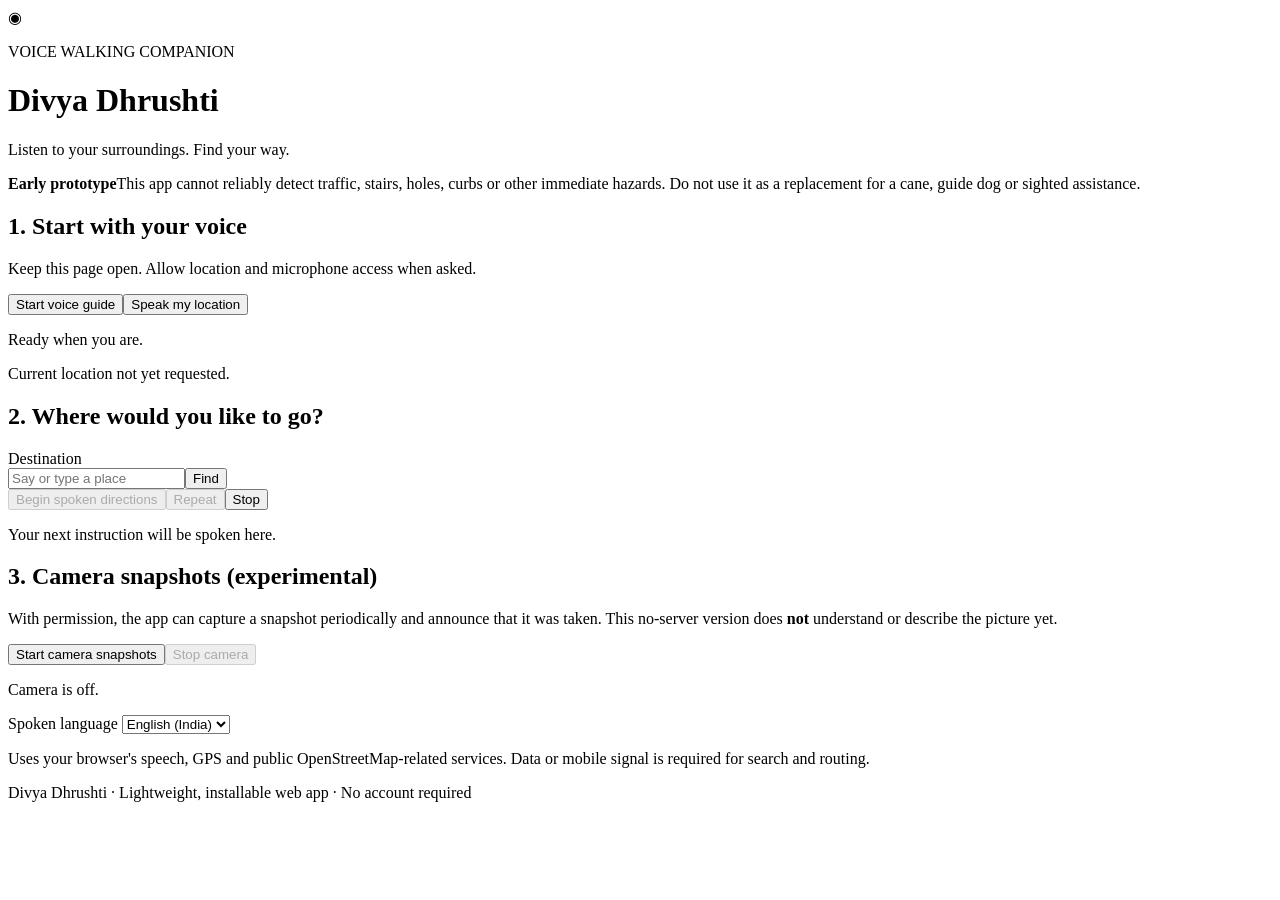
==== commit a9d4f478: "Build lightweight Divya Dhrushti PWA shell" ====
--- a/index.html
+++ b/index.html
@@ -1 +1,54 @@
-<!doctype html><html lang="en"><head><meta charset="utf-8"><meta name="viewport" content="width=device-width,initial-scale=1"><meta http-equiv="refresh" content="0;url=/navigation.html"><title>Divya Dhrushti</title><script>location.replace('/navigation.html');</script></head><body><p>Opening Divya Dhrushti voice navigation… <a href="/navigation.html">Open the walking guide</a>.</p></body></html>+<!doctype html>
+<html lang="en">
+<head>
+<meta charset="utf-8">
+<meta name="viewport" content="width=device-width, initial-scale=1, viewport-fit=cover">
+<meta name="theme-color" content="#123d35">
+<meta name="description" content="A lightweight voice-first walking companion prototype.">
+<link rel="manifest" href="./manifest.json">
+<link rel="icon" href="./icon.svg" type="image/svg+xml">
+<link rel="stylesheet" href="./styles.css">
+<title>Divya Dhrushti — Voice Walking Companion</title>
+</head>
+<body>
+<main class="app">
+<header class="hero">
+  <div class="mark" aria-hidden="true">◉</div>
+  <div><p class="eyebrow">VOICE WALKING COMPANION</p><h1>Divya Dhrushti</h1><p class="subtitle">Listen to your surroundings. Find your way.</p></div>
+</header>
+<section class="notice" role="note"><strong>Early prototype</strong><span>This app cannot reliably detect traffic, stairs, holes, curbs or other immediate hazards. Do not use it as a replacement for a cane, guide dog or sighted assistance.</span></section>
+<section class="panel">
+  <h2>1. Start with your voice</h2>
+  <p class="muted">Keep this page open. Allow location and microphone access when asked.</p>
+  <div class="actions"><button id="startBtn" class="primary">Start voice guide</button><button id="locBtn" class="secondary">Speak my location</button></div>
+  <p id="status" class="status" aria-live="polite">Ready when you are.</p>
+  <p id="locationText" class="location" aria-live="polite">Current location not yet requested.</p>
+</section>
+<section class="panel">
+  <h2>2. Where would you like to go?</h2>
+  <form id="destinationForm">
+    <label for="destination">Destination</label>
+    <div class="searchrow"><input id="destination" name="destination" placeholder="Say or type a place" autocomplete="street-address"><button class="primary" type="submit">Find</button></div>
+  </form>
+  <div id="results" class="results" aria-live="polite"></div>
+  <div id="routeSummary" class="route-summary" hidden></div>
+  <div class="actions"><button id="beginRouteBtn" class="primary" disabled>Begin spoken directions</button><button id="repeatBtn" class="secondary" disabled>Repeat</button><button id="stopBtn" class="secondary">Stop</button></div>
+  <p id="instruction" class="instruction" aria-live="assertive">Your next instruction will be spoken here.</p>
+</section>
+<section class="panel">
+  <h2>3. Camera snapshots (experimental)</h2>
+  <p class="muted">With permission, the app can capture a snapshot periodically and announce that it was taken. This no-server version does <strong>not</strong> understand or describe the picture yet.</p>
+  <div class="actions"><button id="cameraBtn" class="secondary">Start camera snapshots</button><button id="cameraStopBtn" class="secondary" disabled>Stop camera</button></div>
+  <video id="camera" playsinline muted hidden></video><canvas id="snapshot" hidden></canvas>
+  <p id="cameraStatus" class="status" aria-live="polite">Camera is off.</p>
+</section>
+<section class="panel small">
+  <label for="language">Spoken language</label>
+  <select id="language"><option value="en-IN">English (India)</option><option value="hi-IN">हिन्दी</option><option value="kn-IN">ಕನ್ನಡ</option></select>
+  <p class="muted">Uses your browser's speech, GPS and public OpenStreetMap-related services. Data or mobile signal is required for search and routing.</p>
+</section>
+<footer>Divya Dhrushti · Lightweight, installable web app · No account required</footer>
+</main>
+<script src="./app.js" defer></script>
+</body>
+</html>
